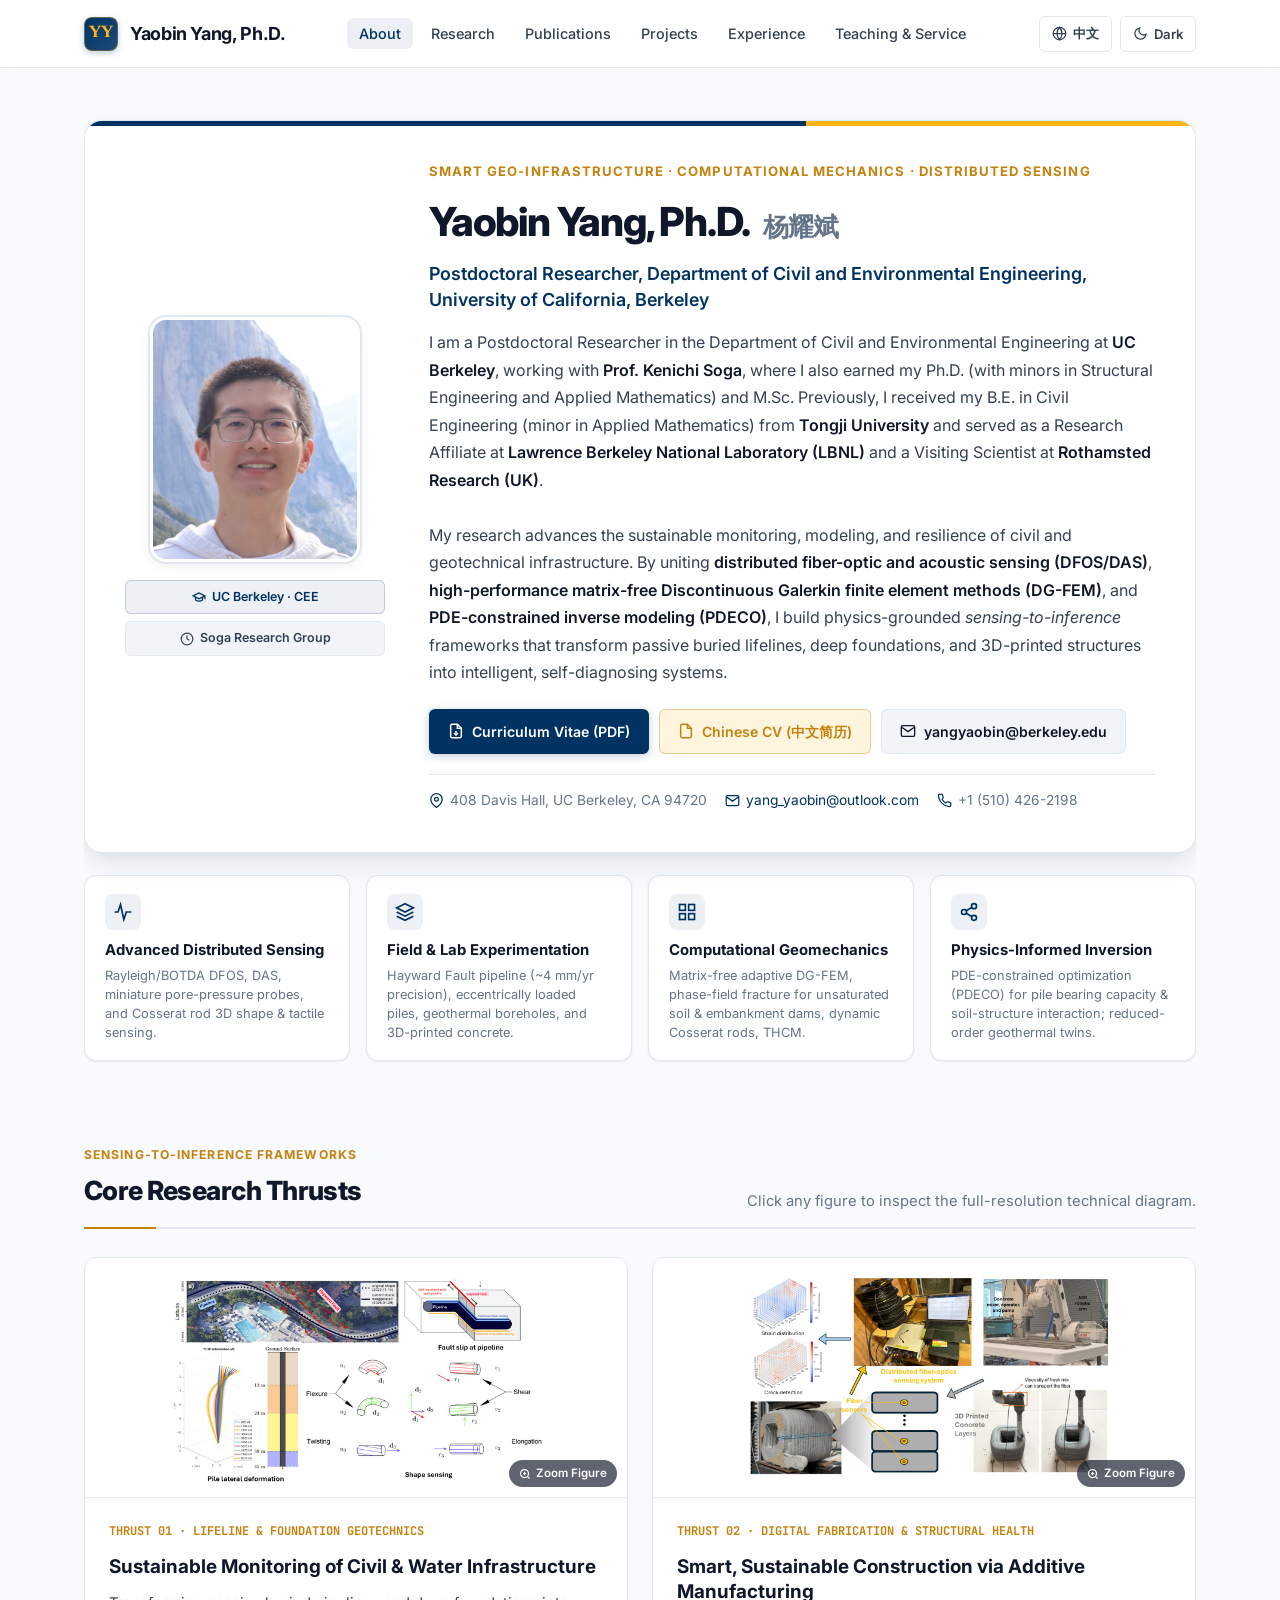
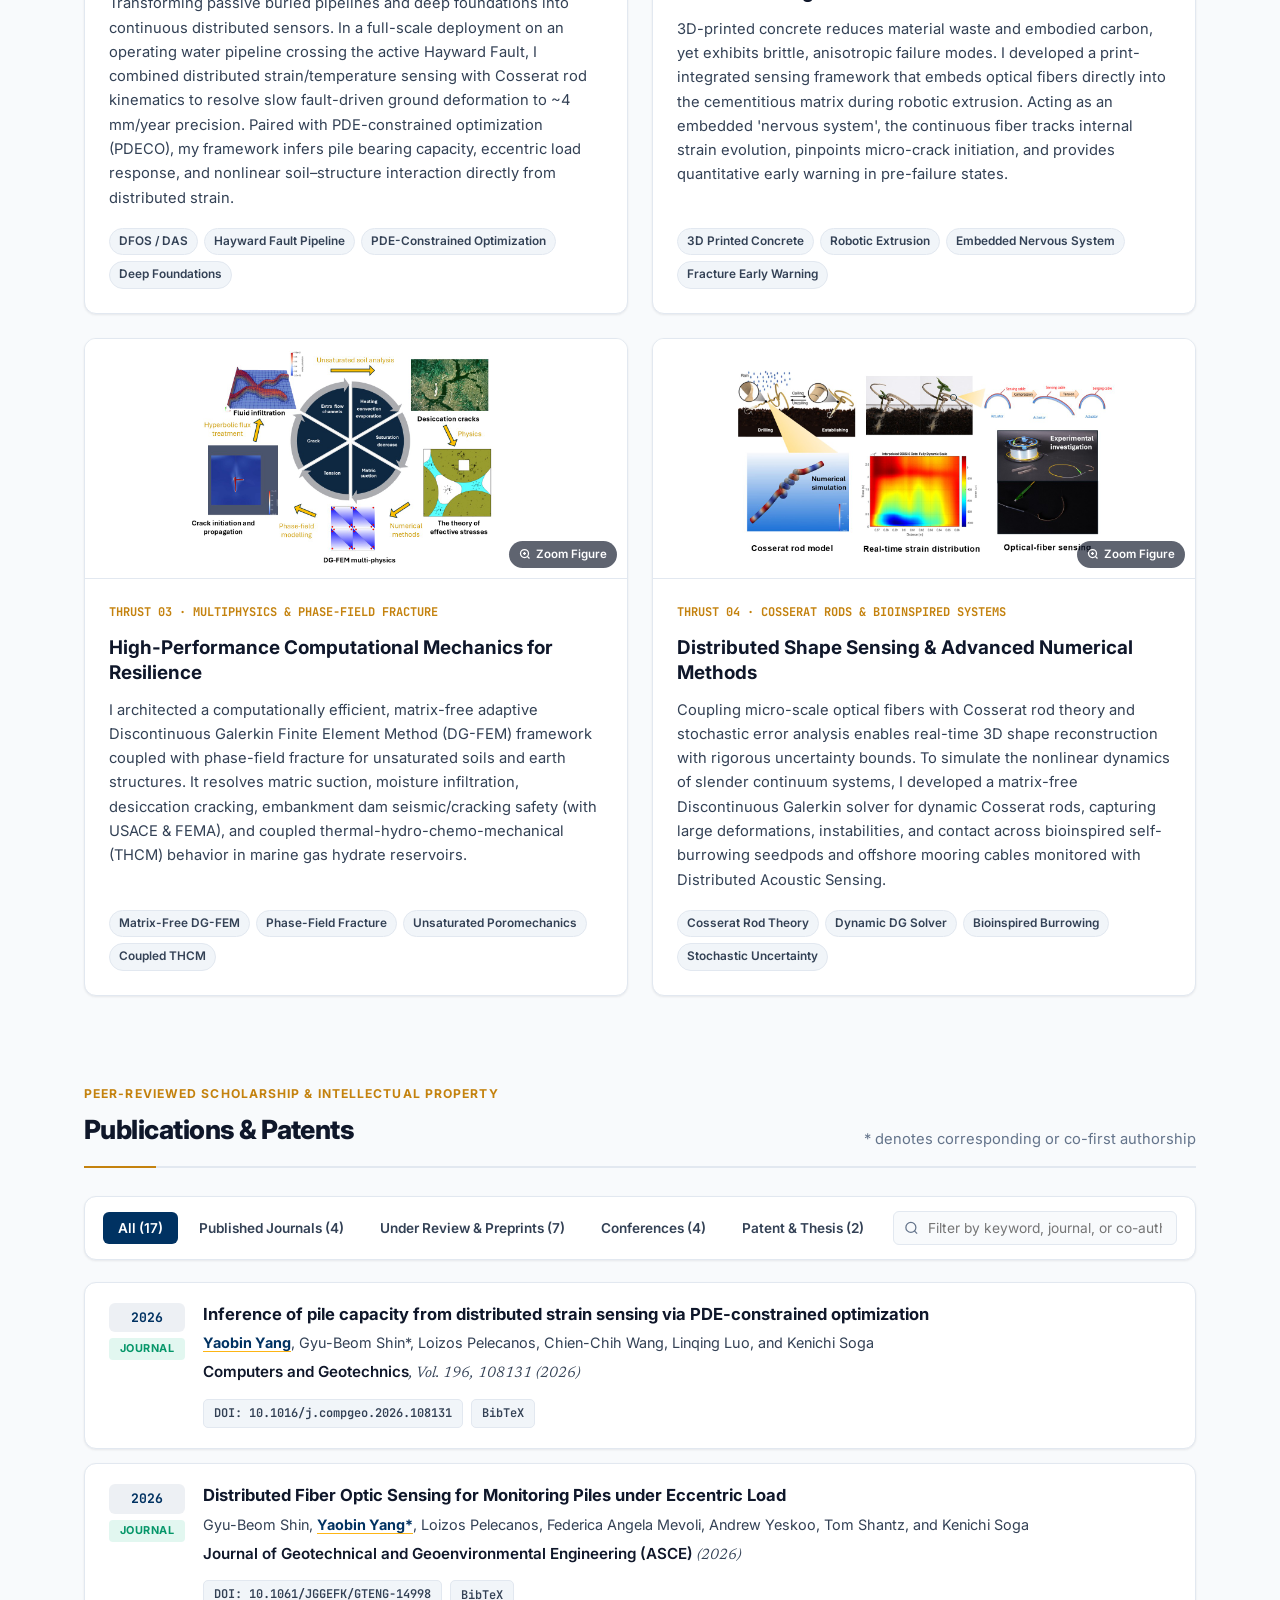
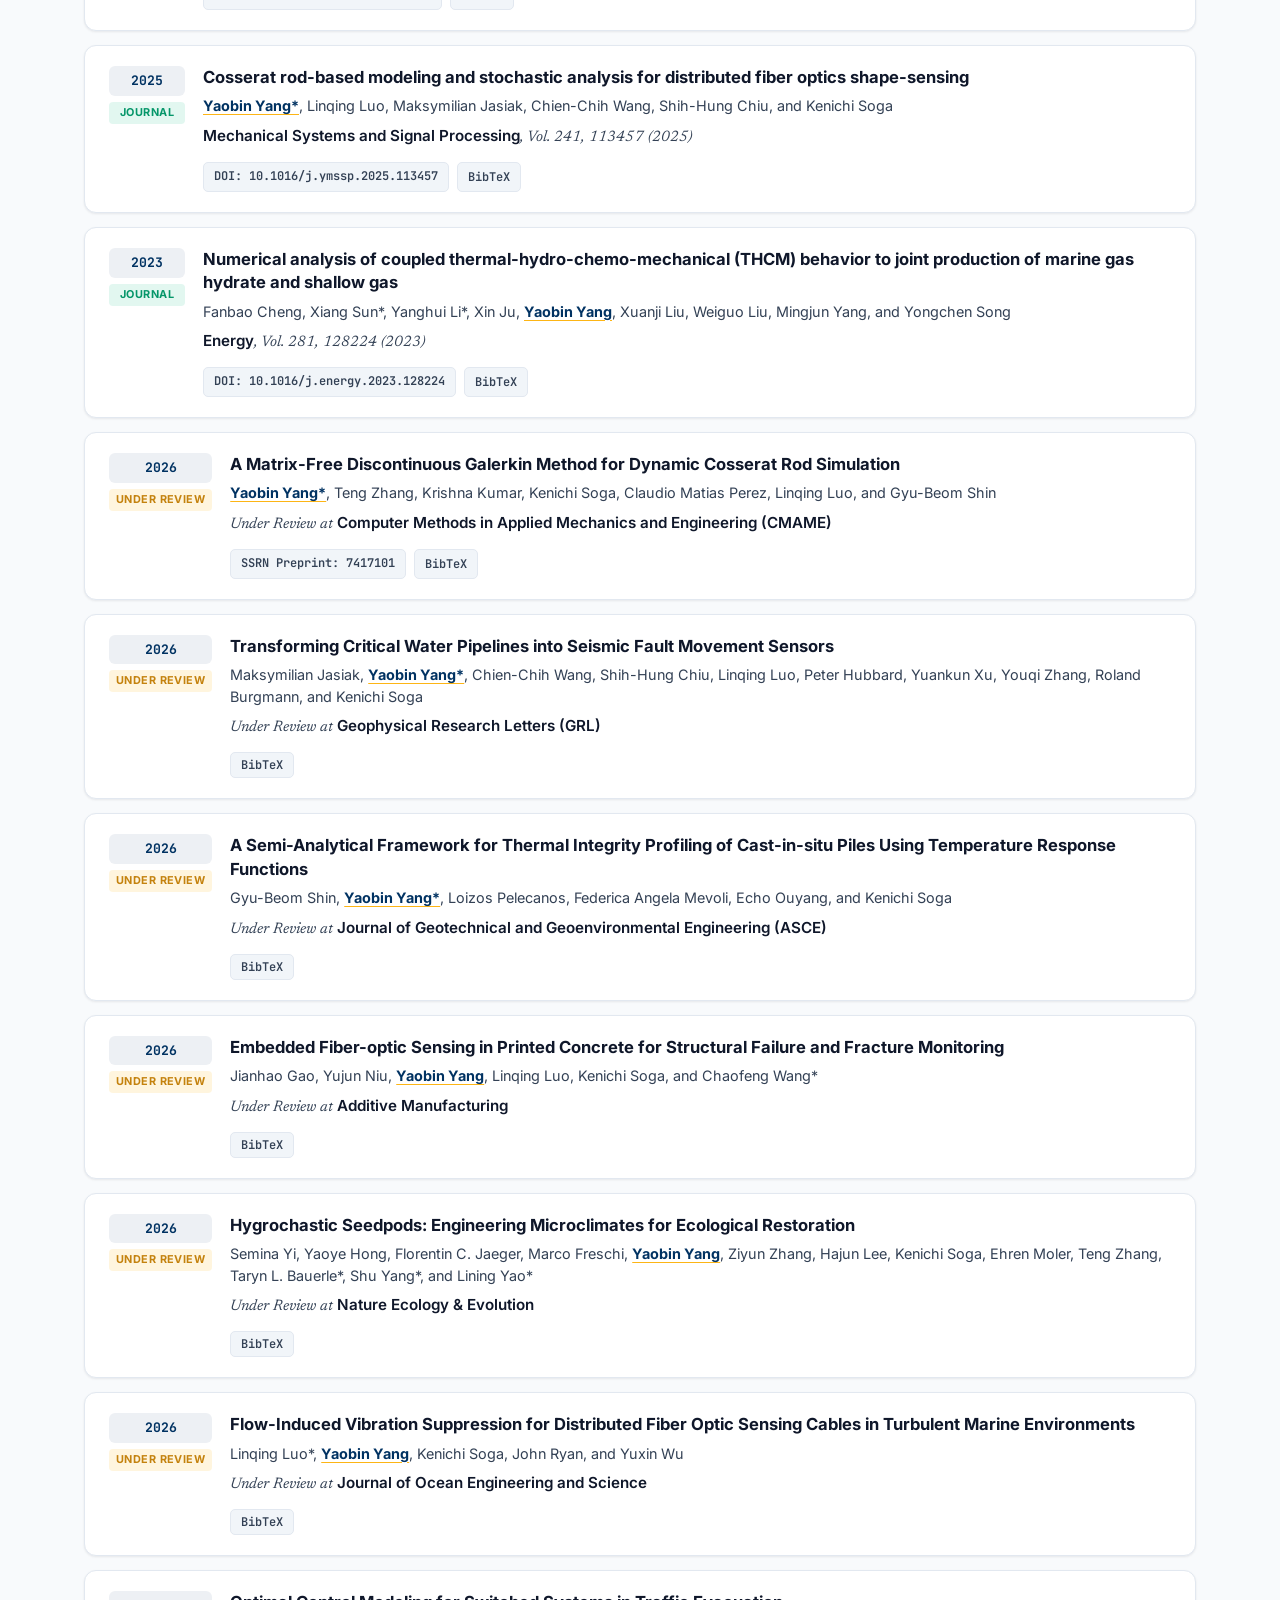
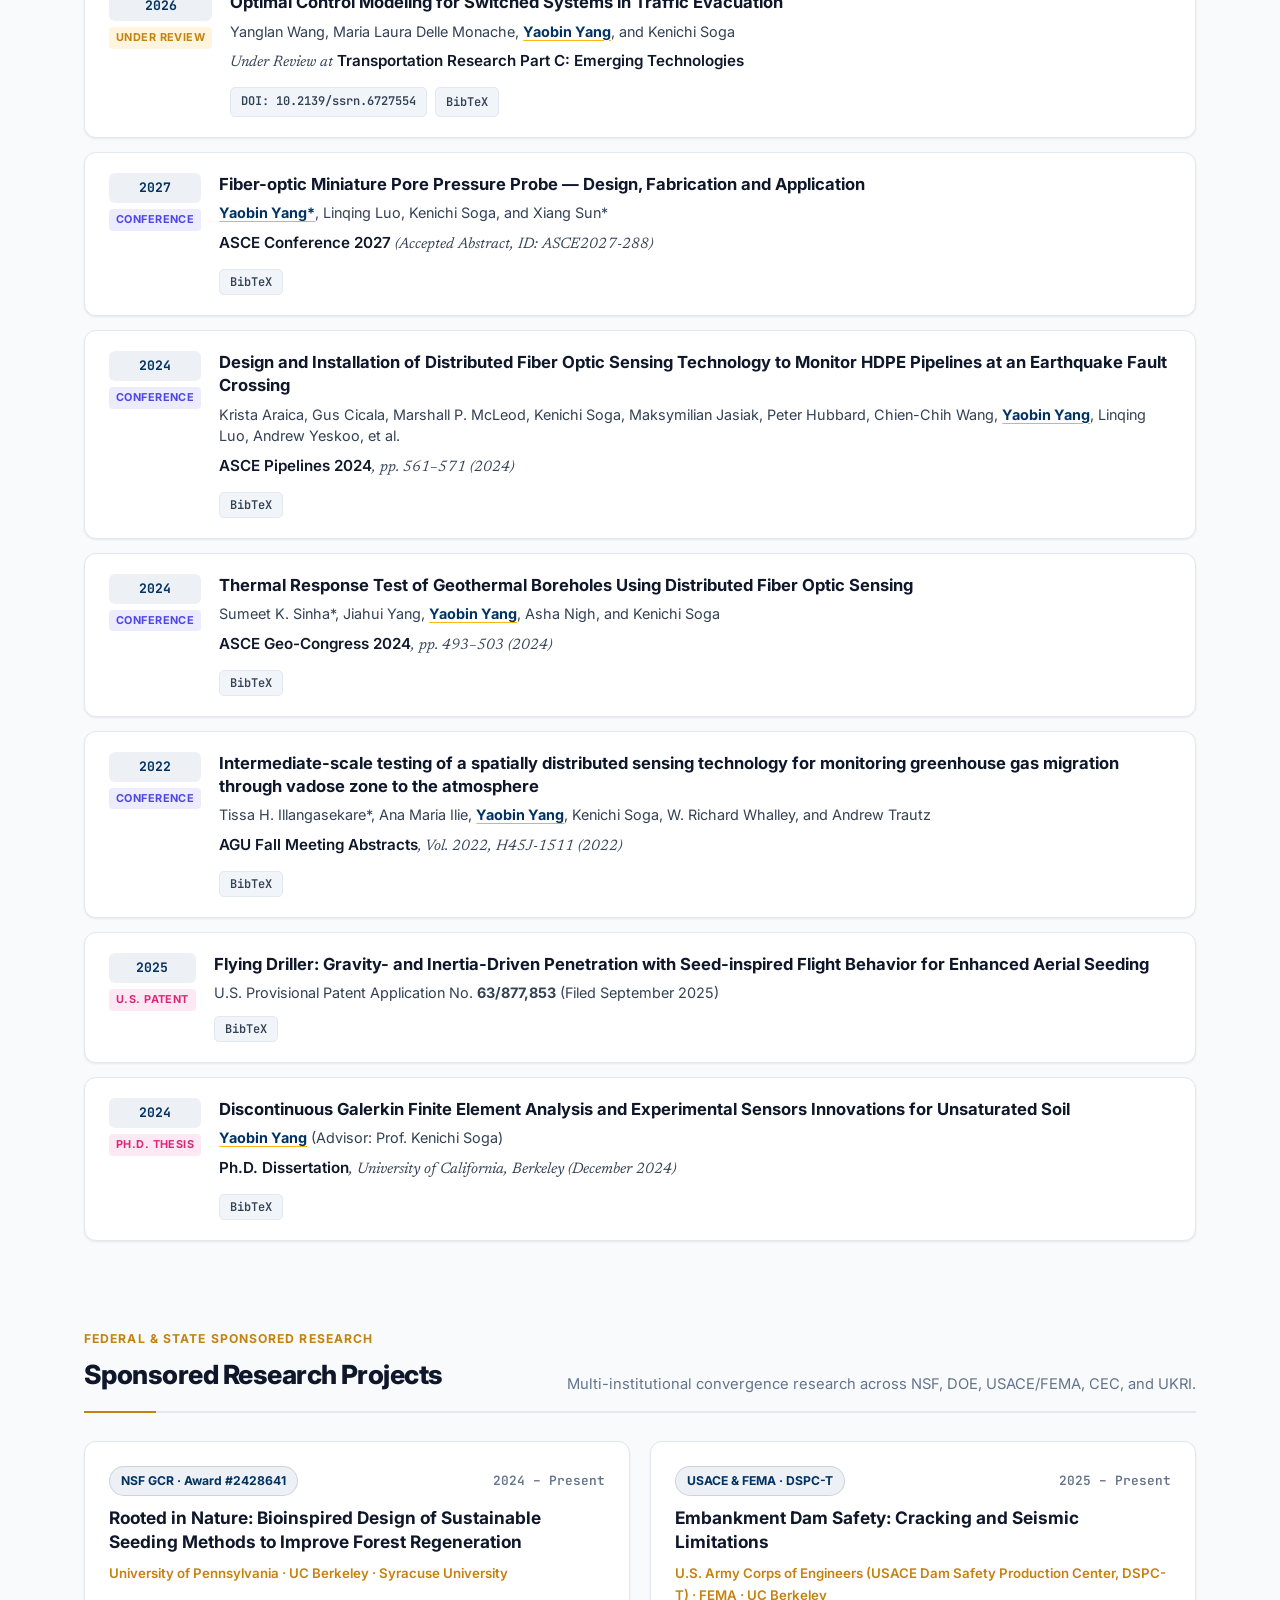
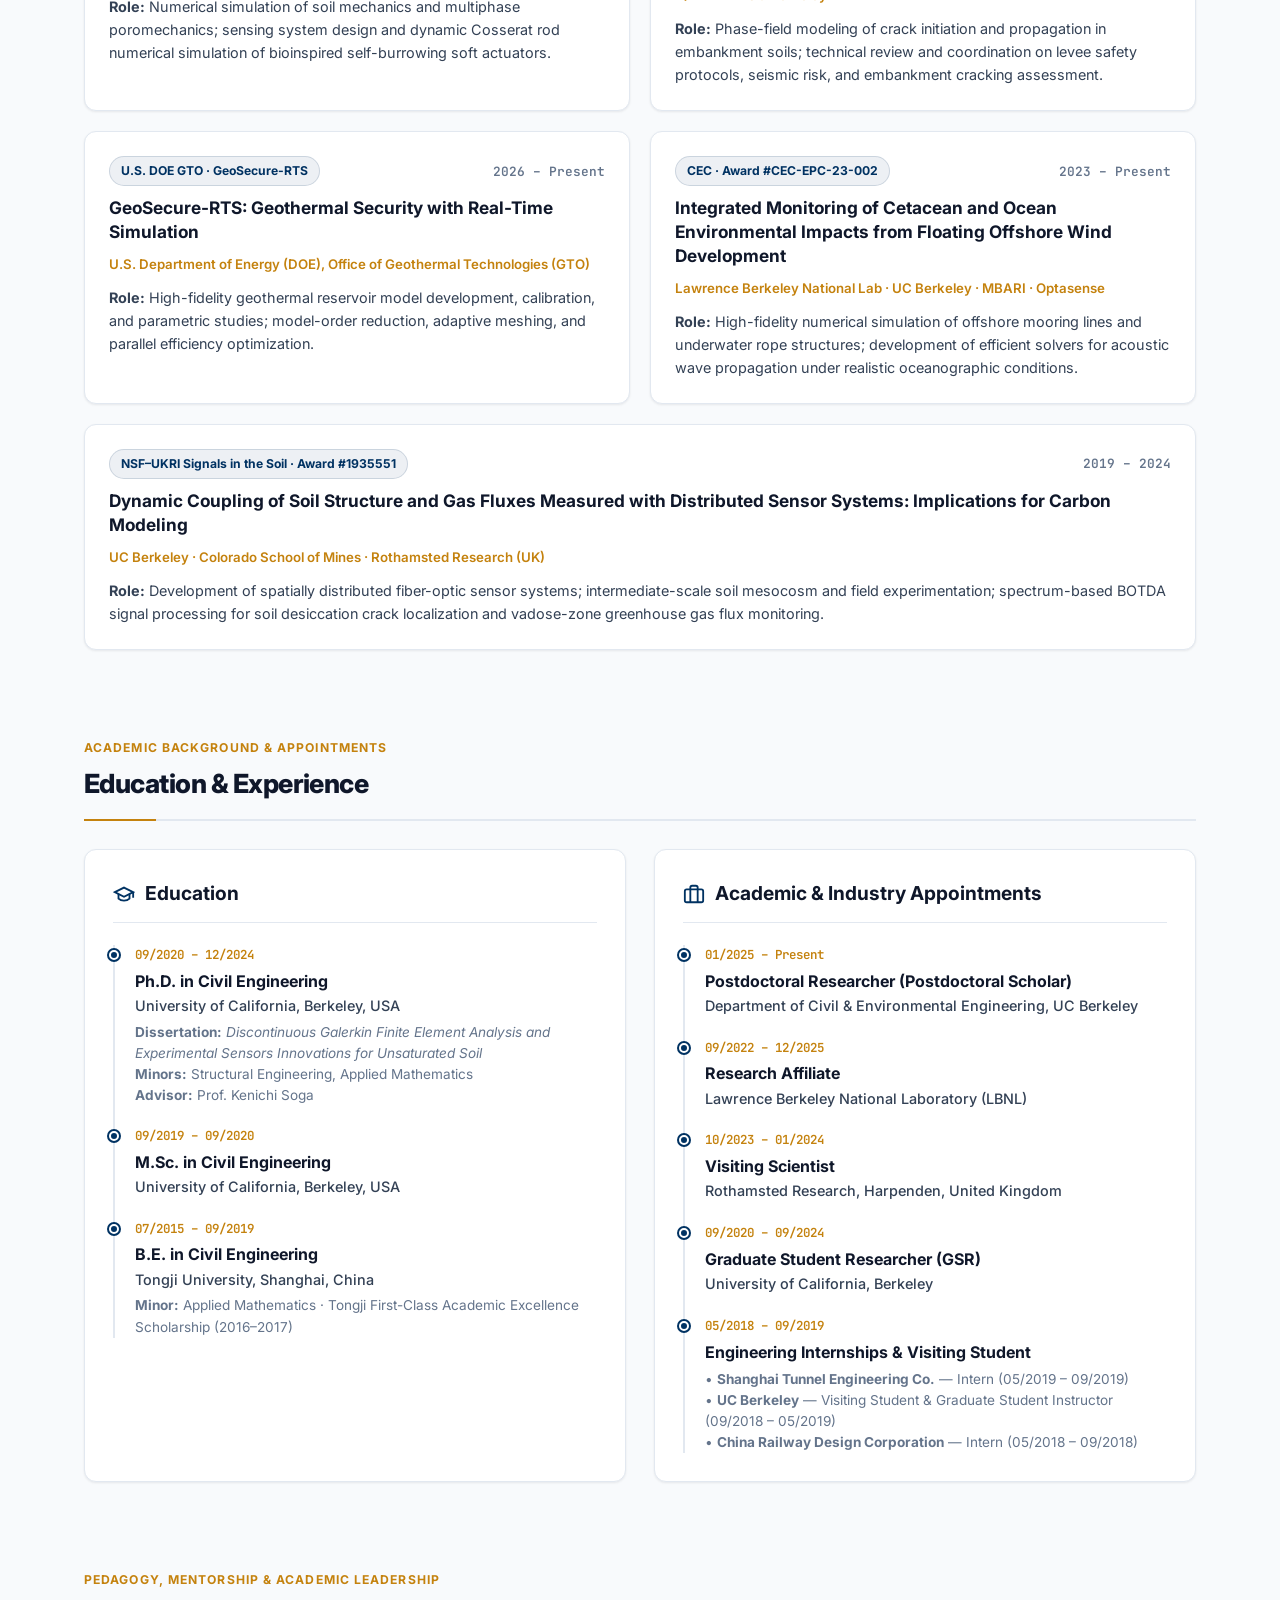
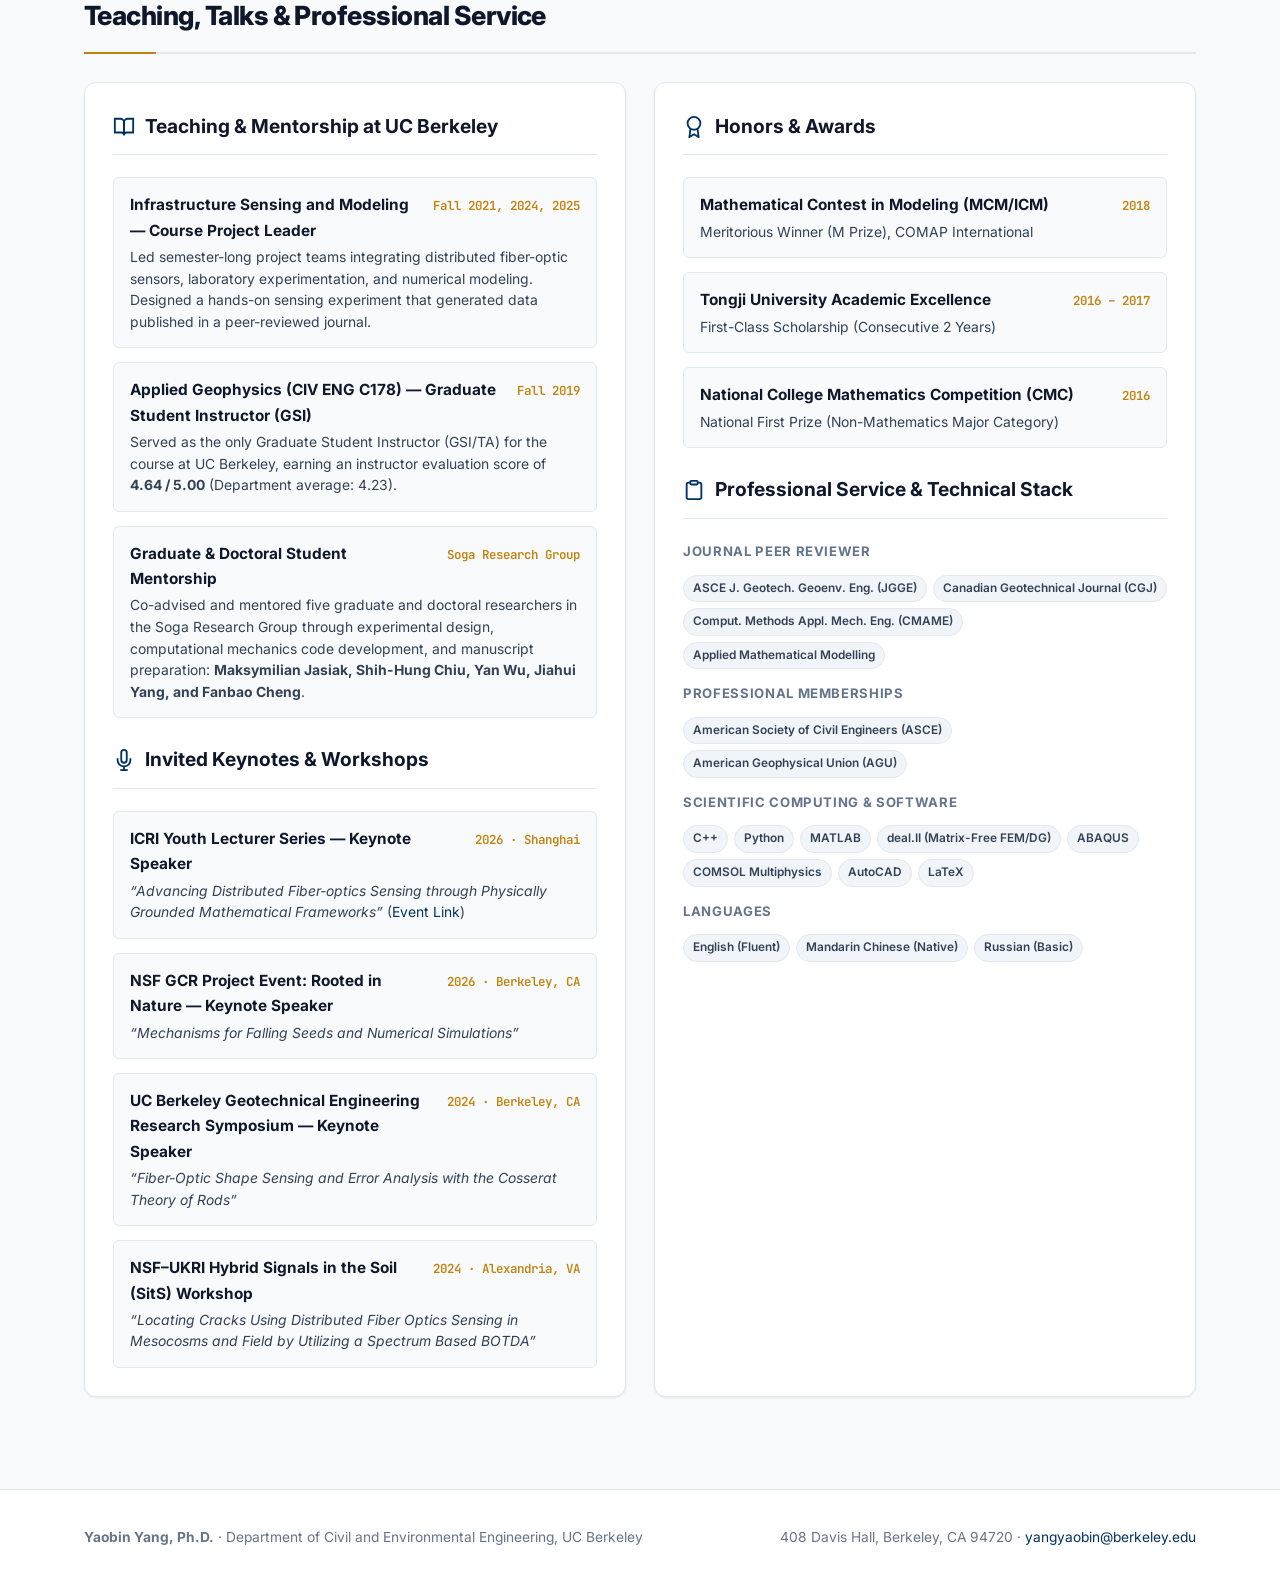
==== index.html @ e8d0f6d9 "Initial commit: Academic homepage for Dr. Yaobin Yang" ====
<!DOCTYPE html>
<html lang="en" data-theme="light" data-lang="en">
<head>
  <meta charset="UTF-8" />
  <meta name="viewport" content="width=device-width, initial-scale=1.0" />
  <title>Yaobin Yang, Ph.D. | UC Berkeley — Distributed Sensing & Computational Geomechanics</title>
  <meta name="description" content="Academic homepage of Dr. Yaobin Yang, Postdoctoral Scholar in Civil and Environmental Engineering at UC Berkeley. Research in distributed fiber-optic sensing (DFOS/DAS), computational geomechanics (DG-FEM), physics-constrained inverse modeling, and smart infrastructure." />
  <meta name="keywords" content="Yaobin Yang, UC Berkeley, Geotechnical Engineering, Distributed Fiber Optic Sensing, DFOS, DAS, Discontinuous Galerkin, DG-FEM, Cosserat Rod, PDE-Constrained Optimization, Smart Infrastructure" />
  <meta name="author" content="Yaobin Yang" />

  <!-- Google Fonts -->
  <link rel="preconnect" href="https://fonts.googleapis.com" />
  <link rel="preconnect" href="https://fonts.gstatic.com" crossorigin />
  <link href="https://fonts.googleapis.com/css2?family=Inter:wght@400;500;600;700;800&family=JetBrains+Mono:wght@500;600;700&family=Newsreader:ital,opsz,wght@0,6..72,500;0,6..72,600;1,6..72,400&display=swap" rel="stylesheet" />

  <!-- Stylesheet -->
  <link rel="stylesheet" href="assets/css/style.css" />
</head>
<body>

  <!-- ========================================================================
       Top Sticky Navigation Bar
       ======================================================================== -->
  <header class="navbar">
    <div class="nav-inner">
      <a href="#about" class="nav-brand">
        <span class="brand-monogram">YY</span>
        <span data-en="Yaobin Yang, Ph.D." data-zh="杨耀斌 博士">Yaobin Yang, Ph.D.</span>
      </a>

      <nav>
        <ul class="nav-links" id="nav-links">
          <li><a href="#about" class="active" data-en="About" data-zh="关于我">About</a></li>
          <li><a href="#research" data-en="Research" data-zh="研究方向">Research</a></li>
          <li><a href="#publications" data-en="Publications" data-zh="学术论文">Publications</a></li>
          <li><a href="#projects" data-en="Projects" data-zh="科研项目">Projects</a></li>
          <li><a href="#experience" data-en="Experience" data-zh="教育与履历">Experience</a></li>
          <li><a href="#teaching" data-en="Teaching & Service" data-zh="教学与服务">Teaching & Service</a></li>
        </ul>
      </nav>

      <div class="nav-controls">
        <button type="button" class="btn-control" id="lang-toggle" title="Switch Language / 切换语言">
          <svg width="15" height="15" viewBox="0 0 24 24" fill="none" stroke="currentColor" stroke-width="2" stroke-linecap="round" stroke-linejoin="round"><circle cx="12" cy="12" r="10"/><line x1="2" y1="12" x2="22" y2="12"/><path d="M12 2a15.3 15.3 0 0 1 4 10 15.3 15.3 0 0 1-4 10 15.3 15.3 0 0 1-4-10 15.3 15.3 0 0 1 4-10z"/></svg>
          <span id="lang-label">中文</span>
        </button>

        <button type="button" class="btn-control" id="theme-toggle" title="Toggle Dark/Light Theme">
          <svg width="15" height="15" viewBox="0 0 24 24" fill="none" stroke="currentColor" stroke-width="2" stroke-linecap="round" stroke-linejoin="round"><path d="M21 12.79A9 9 0 1 1 11.21 3 7 7 0 0 0 21 12.79z"/></svg>
          <span id="theme-label">Dark</span>
        </button>

        <button type="button" class="mobile-menu-btn" id="mobile-menu-btn" aria-label="Menu">
          <svg width="20" height="20" viewBox="0 0 24 24" fill="none" stroke="currentColor" stroke-width="2"><line x1="3" y1="6" x2="21" y2="6"/><line x1="3" y1="12" x2="21" y2="12"/><line x1="3" y1="18" x2="21" y2="18"/></svg>
        </button>
      </div>
    </div>
  </header>

  <main class="container">

    <!-- ======================================================================
         Hero / Profile Section
         ====================================================================== -->
    <section id="about" class="hero-section">
      <div class="hero-card">
        <div class="hero-grid">
          <!-- Profile Photo & Institutional Badges -->
          <div class="hero-profile-col">
            <div class="avatar-wrapper">
              <img src="assets/img/photo2.jpg" alt="Portrait of Dr. Yaobin Yang" />
            </div>
            <div class="affiliation-badges">
              <div class="affil-badge berkeley">
                <svg width="14" height="14" viewBox="0 0 24 24" fill="none" stroke="currentColor" stroke-width="2.2"><path d="M22 10v6M2 10l10-5 10 5-10 5z"/><path d="M6 12v5c3 3 9 3 12 0v-5"/></svg>
                <span data-en="UC Berkeley · CEE" data-zh="加州大学伯克利分校 · 土木与环境工程系">UC Berkeley · CEE</span>
              </div>
              <div class="affil-badge">
                <svg width="14" height="14" viewBox="0 0 24 24" fill="none" stroke="currentColor" stroke-width="2"><circle cx="12" cy="12" r="10"/><path d="M12 6v6l4 2"/></svg>
                <span data-en="Soga Research Group" data-zh="Soga 教授课题组">Soga Research Group</span>
              </div>
            </div>
          </div>

          <!-- Bio & Quick Links -->
          <div class="hero-content-col">
            <div class="hero-eyebrow" data-en="Smart Geo-Infrastructure · Computational Mechanics · Distributed Sensing" data-zh="智能岩土与基础设施 · 高性能计算力学 · 分布式光纤传感">
              Smart Geo-Infrastructure · Computational Mechanics · Distributed Sensing
            </div>

            <h1 class="hero-title">
              <span>Yaobin Yang, Ph.D.</span>
              <span class="zh-name">杨耀斌</span>
            </h1>

            <div class="hero-subtitle" data-en="Postdoctoral Researcher, Department of Civil and Environmental Engineering, University of California, Berkeley" data-zh="加州大学伯克利分校 土木与环境工程系 博士后研究员 (Postdoctoral Scholar)">
              Postdoctoral Researcher, Department of Civil and Environmental Engineering, University of California, Berkeley
            </div>

            <p class="hero-bio"
               data-en="I am a Postdoctoral Researcher in the Department of Civil and Environmental Engineering at <strong>UC Berkeley</strong>, working with <strong>Prof. Kenichi Soga</strong>, where I also earned my Ph.D. (with minors in Structural Engineering and Applied Mathematics) and M.Sc. Previously, I received my B.E. in Civil Engineering (minor in Applied Mathematics) from <strong>Tongji University</strong> and served as a Research Affiliate at <strong>Lawrence Berkeley National Laboratory (LBNL)</strong> and a Visiting Scientist at <strong>Rothamsted Research (UK)</strong>.<br><br>My research advances the sustainable monitoring, modeling, and resilience of civil and geotechnical infrastructure. By uniting <strong>distributed fiber-optic and acoustic sensing (DFOS/DAS)</strong>, <strong>high-performance matrix-free Discontinuous Galerkin finite element methods (DG-FEM)</strong>, and <strong>PDE-constrained inverse modeling (PDECO)</strong>, I build physics-grounded <em>sensing-to-inference</em> frameworks that transform passive buried lifelines, deep foundations, and 3D-printed structures into intelligent, self-diagnosing systems."
               data-zh="我是<strong>加州大学伯克利分校（UC Berkeley）</strong>土木与环境工程系博士后研究员，合作导师为美国国家工程院院士、英国皇家工程院院士 <strong>Kenichi Soga 教授</strong>。我于加州大学伯克利分校获得土木工程博士学位（辅修结构工程与应用数学）及硕士学位，本科毕业于<strong>同济大学</strong>土木工程系（辅修应用数学），并曾任<strong>劳伦斯伯克利国家实验室（LBNL）</strong>研究学者及英国<strong>洛桑研究所（Rothamsted Research）</strong>访问科学家。<br><br>我的研究致力于推动土木与岩土基础设施的可持续监测、高性能建模与防灾韧性。通过将<strong>分布式光纤与声学传感（DFOS/DAS）</strong>、<strong>无矩阵间断伽辽金有限元法（DG-FEM）与相场断裂力学</strong>以及<strong>偏微分方程约束反演优化（PDECO）</strong>深度融合，构建物理驱动的“传感—反演—数字孪生”一体化框架。">
              I am a Postdoctoral Researcher in the Department of Civil and Environmental Engineering at <strong>UC Berkeley</strong>, working with <strong>Prof. Kenichi Soga</strong>, where I also earned my Ph.D. (with minors in Structural Engineering and Applied Mathematics) and M.Sc. Previously, I received my B.E. in Civil Engineering (minor in Applied Mathematics) from <strong>Tongji University</strong> and served as a Research Affiliate at <strong>Lawrence Berkeley National Laboratory (LBNL)</strong> and a Visiting Scientist at <strong>Rothamsted Research (UK)</strong>.<br><br>My research advances the sustainable monitoring, modeling, and resilience of civil and geotechnical infrastructure. By uniting <strong>distributed fiber-optic and acoustic sensing (DFOS/DAS)</strong>, <strong>high-performance matrix-free Discontinuous Galerkin finite element methods (DG-FEM)</strong>, and <strong>PDE-constrained inverse modeling (PDECO)</strong>, I build physics-grounded <em>sensing-to-inference</em> frameworks that transform passive buried lifelines, deep foundations, and 3D-printed structures into intelligent, self-diagnosing systems.
            </p>

            <!-- Action Buttons -->
            <div class="hero-actions">
              <a href="assets/docs/Yaobin_Yang_CV.pdf" target="_blank" rel="noopener" class="btn btn-primary">
                <svg width="16" height="16" viewBox="0 0 24 24" fill="none" stroke="currentColor" stroke-width="2.2"><path d="M14 2H6a2 2 0 0 0-2 2v16a2 2 0 0 0 2 2h12a2 2 0 0 0 2-2V8z"/><polyline points="14 2 14 8 20 8"/><line x1="12" y1="18" x2="12" y2="12"/><polyline points="9 15 12 18 15 15"/></svg>
                <span data-en="Curriculum Vitae (PDF)" data-zh="英文简历 CV (PDF)">Curriculum Vitae (PDF)</span>
              </a>

              <a href="assets/docs/Yaobin_Yang_CV_ZH.pdf" target="_blank" rel="noopener" class="btn btn-gold">
                <svg width="16" height="16" viewBox="0 0 24 24" fill="none" stroke="currentColor" stroke-width="2.2"><path d="M14 2H6a2 2 0 0 0-2 2v16a2 2 0 0 0 2 2h12a2 2 0 0 0 2-2V8z"/><polyline points="14 2 14 8 20 8"/></svg>
                <span data-en="Chinese CV (中文简历)" data-zh="中文简历 (PDF)">Chinese CV (中文简历)</span>
              </a>

              <a href="mailto:yangyaobin@berkeley.edu" class="btn btn-secondary">
                <svg width="16" height="16" viewBox="0 0 24 24" fill="none" stroke="currentColor" stroke-width="2"><path d="M4 4h16c1.1 0 2 .9 2 2v12c0 1.1-.9 2-2 2H4c-1.1 0-2-.9-2-2V6c0-1.1.9-2 2-2z"/><polyline points="22,6 12,13 2,6"/></svg>
                <span>yangyaobin@berkeley.edu</span>
              </a>
            </div>

            <!-- Contact Info Strip -->
            <div class="contact-strip">
              <span class="contact-item">
                <svg width="15" height="15" viewBox="0 0 24 24" fill="none" stroke="currentColor" stroke-width="2"><path d="M21 10c0 7-9 13-9 13s-9-6-9-13a9 9 0 0 1 18 0z"/><circle cx="12" cy="10" r="3"/></svg>
                <span>408 Davis Hall, UC Berkeley, CA 94720</span>
              </span>
              <span class="contact-item">
                <svg width="15" height="15" viewBox="0 0 24 24" fill="none" stroke="currentColor" stroke-width="2"><path d="M4 4h16c1.1 0 2 .9 2 2v12c0 1.1-.9 2-2 2H4c-1.1 0-2-.9-2-2V6c0-1.1.9-2 2-2z"/><polyline points="22,6 12,13 2,6"/></svg>
                <a href="mailto:yang_yaobin@outlook.com">yang_yaobin@outlook.com</a>
              </span>
              <span class="contact-item">
                <svg width="15" height="15" viewBox="0 0 24 24" fill="none" stroke="currentColor" stroke-width="2"><path d="M22 16.92v3a2 2 0 0 1-2.18 2 19.79 19.79 0 0 1-8.63-3.07 19.5 19.5 0 0 1-6-6 19.79 19.79 0 0 1-3.07-8.67A2 2 0 0 1 4.11 2h3a2 2 0 0 1 2 1.72 12.84 12.84 0 0 0 .7 2.81 2 2 0 0 1-.45 2.11L8.09 9.91a16 16 0 0 0 6 6l1.27-1.27a2 2 0 0 1 2.11-.45 12.84 12.84 0 0 0 2.81.7A2 2 0 0 1 22 16.92z"/></svg>
                <span>+1 (510) 426-2198</span>
              </span>
            </div>
          </div>
        </div>
      </div>

      <!-- 4 Cross-Cutting Methodological Pillars -->
      <div class="pillars-grid">
        <div class="pillar-card">
          <div class="pillar-icon">
            <svg width="20" height="20" viewBox="0 0 24 24" fill="none" stroke="currentColor" stroke-width="2"><path d="M2 12h4l3-9 4 18 3-9h6"/></svg>
          </div>
          <div class="pillar-title" data-en="Advanced Distributed Sensing" data-zh="先进分布式光纤与声学传感">Advanced Distributed Sensing</div>
          <div class="pillar-desc" data-en="Rayleigh/BOTDA DFOS, DAS, miniature pore-pressure probes, and Cosserat rod 3D shape & tactile sensing." data-zh="瑞利/BOTDA光纤传感、分布式声学传感（DAS）、微型光纤孔隙水压探头及Cosserat三维形状与触觉传感。">
            Rayleigh/BOTDA DFOS, DAS, miniature pore-pressure probes, and Cosserat rod 3D shape & tactile sensing.
          </div>
        </div>

        <div class="pillar-card">
          <div class="pillar-icon">
            <svg width="20" height="20" viewBox="0 0 24 24" fill="none" stroke="currentColor" stroke-width="2"><polygon points="12 2 2 7 12 12 22 7 12 2"/><polyline points="2 17 12 22 22 17"/><polyline points="2 12 12 17 22 12"/></svg>
          </div>
          <div class="pillar-title" data-en="Field & Lab Experimentation" data-zh="全尺寸现场与实验室试验">Field & Lab Experimentation</div>
          <div class="pillar-desc" data-en="Hayward Fault pipeline (~4 mm/yr precision), eccentrically loaded piles, geothermal boreholes, and 3D-printed concrete." data-zh="穿越海沃德活动断层输水管道监测（~4 mm/年精度）、偏心受荷桩基测试、地热钻孔及3D打印混凝土。">
            Hayward Fault pipeline (~4 mm/yr precision), eccentrically loaded piles, geothermal boreholes, and 3D-printed concrete.
          </div>
        </div>

        <div class="pillar-card">
          <div class="pillar-icon">
            <svg width="20" height="20" viewBox="0 0 24 24" fill="none" stroke="currentColor" stroke-width="2"><rect x="3" y="3" width="7" height="7"/><rect x="14" y="3" width="7" height="7"/><rect x="14" y="14" width="7" height="7"/><rect x="3" y="14" width="7" height="7"/></svg>
          </div>
          <div class="pillar-title" data-en="Computational Geomechanics" data-zh="高性能计算地质力学">Computational Geomechanics</div>
          <div class="pillar-desc" data-en="Matrix-free adaptive DG-FEM, phase-field fracture for unsaturated soil & embankment dams, dynamic Cosserat rods, THCM." data-zh="无矩阵自适应间断伽辽金有限元（DG-FEM）、非饱和土与土石坝相场断裂、动态Cosserat杆及THCM多场耦合。">
            Matrix-free adaptive DG-FEM, phase-field fracture for unsaturated soil & embankment dams, dynamic Cosserat rods, THCM.
          </div>
        </div>

        <div class="pillar-card">
          <div class="pillar-icon">
            <svg width="20" height="20" viewBox="0 0 24 24" fill="none" stroke="currentColor" stroke-width="2"><circle cx="18" cy="5" r="3"/><circle cx="6" cy="12" r="3"/><circle cx="18" cy="19" r="3"/><line x1="8.59" y1="13.51" x2="15.42" y2="17.49"/><line x1="15.41" y1="6.51" x2="8.59" y2="10.49"/></svg>
          </div>
          <div class="pillar-title" data-en="Physics-Informed Inversion" data-zh="物理约束反演与数字孪生">Physics-Informed Inversion</div>
          <div class="pillar-desc" data-en="PDE-constrained optimization (PDECO) for pile bearing capacity & soil-structure interaction; reduced-order geothermal twins." data-zh="偏微分方程约束优化（PDECO）反演桩基承载力与土-结构相互作用；实时地热安全降阶模拟。">
            PDE-constrained optimization (PDECO) for pile bearing capacity & soil-structure interaction; reduced-order geothermal twins.
          </div>
        </div>
      </div>
    </section>

    <!-- ======================================================================
         Research Thrusts & Interactive Visual Gallery
         ====================================================================== -->
    <section id="research" class="section">
      <div class="section-header">
        <div class="section-title-group">
          <span class="section-kicker" data-en="Sensing-to-Inference Frameworks" data-zh="传感到推断的一体化研究体系">Sensing-to-Inference Frameworks</span>
          <h2 class="section-title" data-en="Core Research Thrusts" data-zh="核心研究方向">Core Research Thrusts</h2>
        </div>
        <p class="section-subtitle" data-en="Click any figure to inspect the full-resolution technical diagram." data-zh="点击任意插图可放大查看高清技术原图与详细图注。">
          Click any figure to inspect the full-resolution technical diagram.
        </p>
      </div>

      <div class="research-grid">
        <!-- Thrust 1 -->
        <article class="research-card">
          <div class="research-img-container"
               data-lightbox-src="assets/img/fieldwork.jpg"
               data-title-en="Thrust 1: Sustainable Monitoring of Civil and Water Infrastructure"
               data-title-zh="方向一：土木与水利基础设施的可持续监测"
               data-caption-en="Field-scale monitoring of an operating HDPE water transmission pipeline crossing the active Hayward Fault (~4 mm/yr precision) and full-scale pile foundation deformation profiling via Cosserat rod kinematics (flexure, shear, twist, elongation) and PDE-constrained optimization."
               data-caption-zh="穿越海沃德活动断层（Hayward Fault）的在役输水管道全尺寸现场监测（精度达 ~4 mm/年）及利用 Cosserat 杆运动学与偏微分方程约束优化（PDECO）重构的桩基与管线三维变形剖面。">
            <img src="assets/img/fieldwork.jpg" alt="Hayward Fault pipeline and pile deformation monitoring via DFOS" loading="lazy" />
            <span class="zoom-hint">
              <svg width="12" height="12" viewBox="0 0 24 24" fill="none" stroke="currentColor" stroke-width="2.5"><circle cx="11" cy="11" r="8"/><line x1="21" y1="21" x2="16.65" y2="16.65"/><line x1="11" y1="8" x2="11" y2="14"/><line x1="8" y1="11" x2="14" y2="11"/></svg>
              <span data-en="Zoom Figure" data-zh="放大查看">Zoom Figure</span>
            </span>
          </div>
          <div class="research-body">
            <span class="research-num">Thrust 01 · Lifeline & Foundation Geotechnics</span>
            <h3 class="research-card-title" data-en="Sustainable Monitoring of Civil & Water Infrastructure" data-zh="土木与水利基础设施的可持续智能监测">
              Sustainable Monitoring of Civil & Water Infrastructure
            </h3>
            <p class="research-card-desc"
               data-en="Transforming passive buried pipelines and deep foundations into continuous distributed sensors. In a full-scale deployment on an operating water pipeline crossing the active Hayward Fault, I combined distributed strain/temperature sensing with Cosserat rod kinematics to resolve slow fault-driven ground deformation to ~4 mm/year precision. Paired with PDE-constrained optimization (PDECO), my framework infers pile bearing capacity, eccentric load response, and nonlinear soil–structure interaction directly from distributed strain."
               data-zh="利用分布式光纤传感（DFOS）将被动埋地管线与深基础转化为高灵敏度的连续传感器。在穿越海沃德活动断层的输水管道现场部署中，结合分布式应变/温度传感与 Cosserat 杆重构模型，将断层蠕滑位移解析至约 4 mm/年精度；并结合偏微分方程约束优化（PDECO），由连续分布式应变直接反演桩基承载力、偏心荷载响应及非线性土-结构相互作用。">
              Transforming passive buried pipelines and deep foundations into continuous distributed sensors. In a full-scale deployment on an operating water pipeline crossing the active Hayward Fault, I combined distributed strain/temperature sensing with Cosserat rod kinematics to resolve slow fault-driven ground deformation to ~4 mm/year precision. Paired with PDE-constrained optimization (PDECO), my framework infers pile bearing capacity, eccentric load response, and nonlinear soil–structure interaction directly from distributed strain.
            </p>
            <div class="research-tags">
              <span class="tag-pill">DFOS / DAS</span>
              <span class="tag-pill">Hayward Fault Pipeline</span>
              <span class="tag-pill">PDE-Constrained Optimization</span>
              <span class="tag-pill">Deep Foundations</span>
            </div>
          </div>
        </article>

        <!-- Thrust 2 -->
        <article class="research-card">
          <div class="research-img-container"
               data-lightbox-src="assets/img/3DPC.jpg"
               data-title-en="Thrust 2: Smart, Sustainable Construction through Additive Manufacturing"
               data-title-zh="方向二：基于增材制造的智能、可持续建造"
               data-caption-en="Print-integrated distributed fiber-optic sensing for 3D concrete printing: robotic extrusion embeds the optical fiber directly into fresh concrete layers (right), feeding a high-resolution DFOS interrogator (center) that maps 3D internal strain fields and detects micro-cracking prior to structural failure (left)."
               data-caption-zh="面向混凝土3D打印的打印集成分布式光纤传感：机器人在挤出过程中将光纤同步嵌入混凝土层间（右），由分布式光纤解调系统（中）实时重构内部三维应变场并捕捉失效前微裂纹演化（左）。">
            <img src="assets/img/3DPC.jpg" alt="Print-integrated fiber-optic sensing in 3D printed concrete" loading="lazy" />
            <span class="zoom-hint">
              <svg width="12" height="12" viewBox="0 0 24 24" fill="none" stroke="currentColor" stroke-width="2.5"><circle cx="11" cy="11" r="8"/><line x1="21" y1="21" x2="16.65" y2="16.65"/><line x1="11" y1="8" x2="11" y2="14"/><line x1="8" y1="11" x2="14" y2="11"/></svg>
              <span data-en="Zoom Figure" data-zh="放大查看">Zoom Figure</span>
            </span>
          </div>
          <div class="research-body">
            <span class="research-num">Thrust 02 · Digital Fabrication & Structural Health</span>
            <h3 class="research-card-title" data-en="Smart, Sustainable Construction via Additive Manufacturing" data-zh="基于增材制造的智能、低碳可验证建造">
              Smart, Sustainable Construction via Additive Manufacturing
            </h3>
            <p class="research-card-desc"
               data-en="3D-printed concrete reduces material waste and embodied carbon, yet exhibits brittle, anisotropic failure modes. I developed a print-integrated sensing framework that embeds optical fibers directly into the cementitious matrix during robotic extrusion. Acting as an embedded 'nervous system', the continuous fiber tracks internal strain evolution, pinpoints micro-crack initiation, and provides quantitative early warning in pre-failure states."
               data-zh="3D打印混凝土能够显著降低材料浪费与隐含碳排放，但其层间脆性与各向异性失效制约了工程可靠性。我研发了打印集成式光纤传感框架，在机器人挤出过程中将传感光纤直接嵌入混凝土基体。这一连续的“结构神经系统”可实时追踪内部应变分布、精确定位微裂纹萌生，并在结构失效前提供早期预警。">
              3D-printed concrete reduces material waste and embodied carbon, yet exhibits brittle, anisotropic failure modes. I developed a print-integrated sensing framework that embeds optical fibers directly into the cementitious matrix during robotic extrusion. Acting as an embedded 'nervous system', the continuous fiber tracks internal strain evolution, pinpoints micro-crack initiation, and provides quantitative early warning in pre-failure states.
            </p>
            <div class="research-tags">
              <span class="tag-pill">3D Printed Concrete</span>
              <span class="tag-pill">Robotic Extrusion</span>
              <span class="tag-pill">Embedded Nervous System</span>
              <span class="tag-pill">Fracture Early Warning</span>
            </div>
          </div>
        </article>

        <!-- Thrust 3 -->
        <article class="research-card">
          <div class="research-img-container"
               data-lightbox-src="assets/img/soilcrack.jpg"
               data-title-en="Thrust 3: High-Performance Computational Geomechanics for Infrastructure Resilience"
               data-title-zh="方向三：面向基础设施韧性的高性能计算地质力学"
               data-caption-en="Matrix-free Discontinuous Galerkin Finite Element Method (DG-FEM) multiphysics framework for unsaturated soils: coupling effective stress theory with hyperbolic fluid infiltration, matric suction, saturation evolution, and phase-field desiccation/embankment crack propagation."
               data-caption-zh="非饱和土的无矩阵间断伽辽金有限元（DG-FEM）多物理场耦合框架：将有效应力原理与流体入渗、基质吸力、饱和度演化及相场干缩/土石坝裂纹扩展模型相结合。">
            <img src="assets/img/soilcrack.jpg" alt="DG-FEM multiphysics and phase-field fracture modeling of unsaturated soil" loading="lazy" />
            <span class="zoom-hint">
              <svg width="12" height="12" viewBox="0 0 24 24" fill="none" stroke="currentColor" stroke-width="2.5"><circle cx="11" cy="11" r="8"/><line x1="21" y1="21" x2="16.65" y2="16.65"/><line x1="11" y1="8" x2="11" y2="14"/><line x1="8" y1="11" x2="14" y2="11"/></svg>
              <span data-en="Zoom Figure" data-zh="放大查看">Zoom Figure</span>
            </span>
          </div>
          <div class="research-body">
            <span class="research-num">Thrust 03 · Multiphysics & Phase-Field Fracture</span>
            <h3 class="research-card-title" data-en="High-Performance Computational Mechanics for Resilience" data-zh="面向基础设施韧性的高性能计算力学">
              High-Performance Computational Mechanics for Resilience
            </h3>
            <p class="research-card-desc"
               data-en="I architected a computationally efficient, matrix-free adaptive Discontinuous Galerkin Finite Element Method (DG-FEM) framework coupled with phase-field fracture for unsaturated soils and earth structures. It resolves matric suction, moisture infiltration, desiccation cracking, embankment dam seismic/cracking safety (with USACE & FEMA), and coupled thermal-hydro-chemo-mechanical (THCM) behavior in marine gas hydrate reservoirs."
               data-zh="构建了计算高效、无矩阵（Matrix-Free）自适应间断伽辽金有限元（DG-FEM）框架，并耦合相场断裂力学模型。该体系能够高精度解析非饱和土基质吸力、水分入渗、干缩开裂、土石坝裂缝扩展与地震安全评估（美国陆军工程兵团 USACE 与 FEMA 合作项目），以及海洋天然气水合物储层的热-水-化-力（THCM）多场耦合行为。">
              I architected a computationally efficient, matrix-free adaptive Discontinuous Galerkin Finite Element Method (DG-FEM) framework coupled with phase-field fracture for unsaturated soils and earth structures. It resolves matric suction, moisture infiltration, desiccation cracking, embankment dam seismic/cracking safety (with USACE & FEMA), and coupled thermal-hydro-chemo-mechanical (THCM) behavior in marine gas hydrate reservoirs.
            </p>
            <div class="research-tags">
              <span class="tag-pill">Matrix-Free DG-FEM</span>
              <span class="tag-pill">Phase-Field Fracture</span>
              <span class="tag-pill">Unsaturated Poromechanics</span>
              <span class="tag-pill">Coupled THCM</span>
            </div>
          </div>
        </article>

        <!-- Thrust 4 -->
        <article class="research-card">
          <div class="research-img-container"
               data-lightbox-src="assets/img/softrobo.jpg"
               data-title-en="Thrust 4: Distributed Shape Sensing, Soft Robotics & Slender Continuum Dynamics"
               data-title-zh="方向四：分布式形状/触觉传感与细长连续体非线性动力学"
               data-caption-en="Cosserat rod-based 3D shape reconstruction and matrix-free DG dynamic simulation: capturing coiling/drilling mechanics of bioinspired self-burrowing seedpods (left), real-time ODiSI-6 optical strain spectrograms (center), and experimental fiber-optic shape & tactile sensing hardware (right)."
               data-caption-zh="基于 Cosserat 杆理论的三维形状重构与无矩阵间断伽辽金动态仿真：刻画仿生自钻埋种荚的盘绕钻土力学（左）、ODiSI-6 实时分布式光纤应变谱（中）及光纤形状与触觉传感实验系统（右）。">
            <img src="assets/img/softrobo.jpg" alt="Cosserat rod shape sensing and bioinspired seedpod mechanics" loading="lazy" />
            <span class="zoom-hint">
              <svg width="12" height="12" viewBox="0 0 24 24" fill="none" stroke="currentColor" stroke-width="2.5"><circle cx="11" cy="11" r="8"/><line x1="21" y1="21" x2="16.65" y2="16.65"/><line x1="11" y1="8" x2="11" y2="14"/><line x1="8" y1="11" x2="14" y2="11"/></svg>
              <span data-en="Zoom Figure" data-zh="放大查看">Zoom Figure</span>
            </span>
          </div>
          <div class="research-body">
            <span class="research-num">Thrust 04 · Cosserat Rods & Bioinspired Systems</span>
            <h3 class="research-card-title" data-en="Distributed Shape Sensing & Advanced Numerical Methods" data-zh="分布式形状/触觉传感与细长体动力学">
              Distributed Shape Sensing & Advanced Numerical Methods
            </h3>
            <p class="research-card-desc"
               data-en="Coupling micro-scale optical fibers with Cosserat rod theory and stochastic error analysis enables real-time 3D shape reconstruction with rigorous uncertainty bounds. To simulate the nonlinear dynamics of slender continuum systems, I developed a matrix-free Discontinuous Galerkin solver for dynamic Cosserat rods, capturing large deformations, instabilities, and contact across bioinspired self-burrowing seedpods and offshore mooring cables monitored with Distributed Acoustic Sensing."
               data-zh="将微尺度光纤与 Cosserat 杆理论及随机误差分析相结合，实现具有严格不确定性界的实时三维形状重构。我进一步提出了面向动态 Cosserat 杆的无矩阵间断伽辽金算法，高精度刻画细长结构的大变形、失稳与接触，成功应用于仿生自钻埋种荚入土力学与海洋系泊缆流致振动分析。">
              Coupling micro-scale optical fibers with Cosserat rod theory and stochastic error analysis enables real-time 3D shape reconstruction with rigorous uncertainty bounds. To simulate the nonlinear dynamics of slender continuum systems, I developed a matrix-free Discontinuous Galerkin solver for dynamic Cosserat rods, capturing large deformations, instabilities, and contact across bioinspired self-burrowing seedpods and offshore mooring cables monitored with Distributed Acoustic Sensing.
            </p>
            <div class="research-tags">
              <span class="tag-pill">Cosserat Rod Theory</span>
              <span class="tag-pill">Dynamic DG Solver</span>
              <span class="tag-pill">Bioinspired Burrowing</span>
              <span class="tag-pill">Stochastic Uncertainty</span>
            </div>
          </div>
        </article>
      </div>
    </section>

    <!-- ======================================================================
         Publications & Patents Section
         ====================================================================== -->
    <section id="publications" class="section">
      <div class="section-header">
        <div class="section-title-group">
          <span class="section-kicker" data-en="Peer-Reviewed Scholarship & Intellectual Property" data-zh="同行评审学术成果与专利">Peer-Reviewed Scholarship & Intellectual Property</span>
          <h2 class="section-title" data-en="Publications & Patents" data-zh="代表性论文与专利">Publications & Patents</h2>
        </div>
        <div class="section-subtitle" data-en="* denotes corresponding or co-first authorship" data-zh="* 表示通讯作者或共同第一作者">
          * denotes corresponding or co-first authorship
        </div>
      </div>

      <!-- Filter Tabs & Search Input -->
      <div class="pub-controls">
        <div class="pub-tabs">
          <button type="button" class="pub-tab active" data-filter="all" data-en="All (17)" data-zh="全部 (17)">All (17)</button>
          <button type="button" class="pub-tab" data-filter="journal" data-en="Published Journals (4)" data-zh="已发表期刊 (4)">Published Journals (4)</button>
          <button type="button" class="pub-tab" data-filter="underreview" data-en="Under Review & Preprints (7)" data-zh="在审与预印本 (7)">Under Review & Preprints (7)</button>
          <button type="button" class="pub-tab" data-filter="conference" data-en="Conferences (4)" data-zh="会议论文 (4)">Conferences (4)</button>
          <button type="button" class="pub-tab" data-filter="patent" data-en="Patent & Thesis (2)" data-zh="专利与学位论文 (2)">Patent & Thesis (2)</button>
        </div>

        <div class="pub-search-wrap">
          <svg class="pub-search-icon" width="15" height="15" viewBox="0 0 24 24" fill="none" stroke="currentColor" stroke-width="2"><circle cx="11" cy="11" r="8"/><line x1="21" y1="21" x2="16.65" y2="16.65"/></svg>
          <input type="text" id="pub-search" class="pub-search-input"
                 placeholder="Filter by keyword, journal, or co-author..."
                 data-en="Filter by keyword, journal, or co-author..."
                 data-zh="按关键词、期刊或合作者筛选..." />
        </div>
      </div>

      <div class="pub-list" id="pub-list">

        <!-- 1. Computers and Geotechnics 2026 -->
        <article class="pub-item" data-category="journal">
          <div class="pub-badge-col">
            <span class="pub-year-badge">2026</span>
            <span class="pub-type-badge journal" data-en="Journal" data-zh="期刊论文">Journal</span>
          </div>
          <div class="pub-content">
            <h3 class="pub-title">Inference of pile capacity from distributed strain sensing via PDE-constrained optimization</h3>
            <p class="pub-authors"><span class="me">Yaobin Yang</span>, Gyu-Beom Shin*, Loizos Pelecanos, Chien-Chih Wang, Linqing Luo, and Kenichi Soga</p>
            <p class="pub-venue"><strong>Computers and Geotechnics</strong>, Vol. 196, 108131 (2026)</p>
            <div class="pub-links">
              <a href="https://doi.org/10.1016/j.compgeo.2026.108131" target="_blank" rel="noopener" class="pub-btn">DOI: 10.1016/j.compgeo.2026.108131</a>
              <button type="button" class="pub-btn" data-bibtex="YANG2026108131">BibTeX</button>
            </div>
          </div>
        </article>

        <!-- 2. ASCE JGGE 2026 -->
        <article class="pub-item" data-category="journal">
          <div class="pub-badge-col">
            <span class="pub-year-badge">2026</span>
            <span class="pub-type-badge journal" data-en="Journal" data-zh="期刊论文">Journal</span>
          </div>
          <div class="pub-content">
            <h3 class="pub-title">Distributed Fiber Optic Sensing for Monitoring Piles under Eccentric Load</h3>
            <p class="pub-authors">Gyu-Beom Shin, <span class="me">Yaobin Yang*</span>, Loizos Pelecanos, Federica Angela Mevoli, Andrew Yeskoo, Tom Shantz, and Kenichi Soga</p>
            <p class="pub-venue"><strong>Journal of Geotechnical and Geoenvironmental Engineering (ASCE)</strong> (2026)</p>
            <div class="pub-links">
              <a href="https://doi.org/10.1061/JGGEFK/GTENG-14998" target="_blank" rel="noopener" class="pub-btn">DOI: 10.1061/JGGEFK/GTENG-14998</a>
              <button type="button" class="pub-btn" data-bibtex="Shin_EccentricLoad">BibTeX</button>
            </div>
          </div>
        </article>

        <!-- 3. MSSP 2025 -->
        <article class="pub-item" data-category="journal">
          <div class="pub-badge-col">
            <span class="pub-year-badge">2025</span>
            <span class="pub-type-badge journal" data-en="Journal" data-zh="期刊论文">Journal</span>
          </div>
          <div class="pub-content">
            <h3 class="pub-title">Cosserat rod-based modeling and stochastic analysis for distributed fiber optics shape-sensing</h3>
            <p class="pub-authors"><span class="me">Yaobin Yang*</span>, Linqing Luo, Maksymilian Jasiak, Chien-Chih Wang, Shih-Hung Chiu, and Kenichi Soga</p>
            <p class="pub-venue"><strong>Mechanical Systems and Signal Processing</strong>, Vol. 241, 113457 (2025)</p>
            <div class="pub-links">
              <a href="https://doi.org/10.1016/j.ymssp.2025.113457" target="_blank" rel="noopener" class="pub-btn">DOI: 10.1016/j.ymssp.2025.113457</a>
              <button type="button" class="pub-btn" data-bibtex="yang2025cosserat">BibTeX</button>
            </div>
          </div>
        </article>

        <!-- 4. Energy 2023 -->
        <article class="pub-item" data-category="journal">
          <div class="pub-badge-col">
            <span class="pub-year-badge">2023</span>
            <span class="pub-type-badge journal" data-en="Journal" data-zh="期刊论文">Journal</span>
          </div>
          <div class="pub-content">
            <h3 class="pub-title">Numerical analysis of coupled thermal-hydro-chemo-mechanical (THCM) behavior to joint production of marine gas hydrate and shallow gas</h3>
            <p class="pub-authors">Fanbao Cheng, Xiang Sun*, Yanghui Li*, Xin Ju, <span class="me">Yaobin Yang</span>, Xuanji Liu, Weiguo Liu, Mingjun Yang, and Yongchen Song</p>
            <p class="pub-venue"><strong>Energy</strong>, Vol. 281, 128224 (2023)</p>
            <div class="pub-links">
              <a href="https://doi.org/10.1016/j.energy.2023.128224" target="_blank" rel="noopener" class="pub-btn">DOI: 10.1016/j.energy.2023.128224</a>
              <button type="button" class="pub-btn" data-bibtex="cheng2023numerical">BibTeX</button>
            </div>
          </div>
        </article>

        <!-- 5. CMAME Matrix-Free DG Cosserat Rod (Under Review) -->
        <article class="pub-item" data-category="underreview">
          <div class="pub-badge-col">
            <span class="pub-year-badge">2026</span>
            <span class="pub-type-badge underreview" data-en="Under Review" data-zh="在审论文">Under Review</span>
          </div>
          <div class="pub-content">
            <h3 class="pub-title">A Matrix-Free Discontinuous Galerkin Method for Dynamic Cosserat Rod Simulation</h3>
            <p class="pub-authors"><span class="me">Yaobin Yang*</span>, Teng Zhang, Krishna Kumar, Kenichi Soga, Claudio Matias Perez, Linqing Luo, and Gyu-Beom Shin</p>
            <p class="pub-venue">Under Review at <strong>Computer Methods in Applied Mechanics and Engineering (CMAME)</strong></p>
            <div class="pub-links">
              <a href="https://ssrn.com/abstract=7417101" target="_blank" rel="noopener" class="pub-btn">SSRN Preprint: 7417101</a>
              <button type="button" class="pub-btn" data-bibtex="yang2026matrixfree">BibTeX</button>
            </div>
          </div>
        </article>

        <!-- 6. GRL Water Pipelines Fault Movement (Under Review) -->
        <article class="pub-item" data-category="underreview">
          <div class="pub-badge-col">
            <span class="pub-year-badge">2026</span>
            <span class="pub-type-badge underreview" data-en="Under Review" data-zh="在审论文">Under Review</span>
          </div>
          <div class="pub-content">
            <h3 class="pub-title">Transforming Critical Water Pipelines into Seismic Fault Movement Sensors</h3>
            <p class="pub-authors">Maksymilian Jasiak, <span class="me">Yaobin Yang*</span>, Chien-Chih Wang, Shih-Hung Chiu, Linqing Luo, Peter Hubbard, Yuankun Xu, Youqi Zhang, Roland Burgmann, and Kenichi Soga</p>
            <p class="pub-venue">Under Review at <strong>Geophysical Research Letters (GRL)</strong></p>
            <div class="pub-links">
              <button type="button" class="pub-btn" data-bibtex="TransformingCriticalWaterPipelines">BibTeX</button>
            </div>
          </div>
        </article>

        <!-- 7. ASCE JGGE Thermal Integrity Profiling (Under Review) -->
        <article class="pub-item" data-category="underreview">
          <div class="pub-badge-col">
            <span class="pub-year-badge">2026</span>
            <span class="pub-type-badge underreview" data-en="Under Review" data-zh="在审论文">Under Review</span>
          </div>
          <div class="pub-content">
            <h3 class="pub-title">A Semi-Analytical Framework for Thermal Integrity Profiling of Cast-in-situ Piles Using Temperature Response Functions</h3>
            <p class="pub-authors">Gyu-Beom Shin, <span class="me">Yaobin Yang*</span>, Loizos Pelecanos, Federica Angela Mevoli, Echo Ouyang, and Kenichi Soga</p>
            <p class="pub-venue">Under Review at <strong>Journal of Geotechnical and Geoenvironmental Engineering (ASCE)</strong></p>
            <div class="pub-links">
              <button type="button" class="pub-btn" data-bibtex="Shin_Asemi">BibTeX</button>
            </div>
          </div>
        </article>

        <!-- 8. Additive Manufacturing 3DPC (Under Review) -->
        <article class="pub-item" data-category="underreview">
          <div class="pub-badge-col">
            <span class="pub-year-badge">2026</span>
            <span class="pub-type-badge underreview" data-en="Under Review" data-zh="在审论文">Under Review</span>
          </div>
          <div class="pub-content">
            <h3 class="pub-title">Embedded Fiber-optic Sensing in Printed Concrete for Structural Failure and Fracture Monitoring</h3>
            <p class="pub-authors">Jianhao Gao, Yujun Niu, <span class="me">Yaobin Yang</span>, Linqing Luo, Kenichi Soga, and Chaofeng Wang*</p>
            <p class="pub-venue">Under Review at <strong>Additive Manufacturing</strong></p>
            <div class="pub-links">
              <button type="button" class="pub-btn" data-bibtex="gao2026embeddedfiberoptic">BibTeX</button>
            </div>
          </div>
        </article>

        <!-- 9. Nature Ecology & Evolution Hygrochastic Seedpods (Under Review) -->
        <article class="pub-item" data-category="underreview">
          <div class="pub-badge-col">
            <span class="pub-year-badge">2026</span>
            <span class="pub-type-badge underreview" data-en="Under Review" data-zh="在审论文">Under Review</span>
          </div>
          <div class="pub-content">
            <h3 class="pub-title">Hygrochastic Seedpods: Engineering Microclimates for Ecological Restoration</h3>
            <p class="pub-authors">Semina Yi, Yaoye Hong, Florentin C. Jaeger, Marco Freschi, <span class="me">Yaobin Yang</span>, Ziyun Zhang, Hajun Lee, Kenichi Soga, Ehren Moler, Teng Zhang, Taryn L. Bauerle*, Shu Yang*, and Lining Yao*</p>
            <p class="pub-venue">Under Review at <strong>Nature Ecology &amp; Evolution</strong></p>
            <div class="pub-links">
              <button type="button" class="pub-btn" data-bibtex="Yi2026Hygrochastic">BibTeX</button>
            </div>
          </div>
        </article>

        <!-- 10. Journal of Ocean Engineering and Science (Under Review) -->
        <article class="pub-item" data-category="underreview">
          <div class="pub-badge-col">
            <span class="pub-year-badge">2026</span>
            <span class="pub-type-badge underreview" data-en="Under Review" data-zh="在审论文">Under Review</span>
          </div>
          <div class="pub-content">
            <h3 class="pub-title">Flow-Induced Vibration Suppression for Distributed Fiber Optic Sensing Cables in Turbulent Marine Environments</h3>
            <p class="pub-authors">Linqing Luo*, <span class="me">Yaobin Yang</span>, Kenichi Soga, John Ryan, and Yuxin Wu</p>
            <p class="pub-venue">Under Review at <strong>Journal of Ocean Engineering and Science</strong></p>
            <div class="pub-links">
              <button type="button" class="pub-btn" data-bibtex="luo2026flowinduced">BibTeX</button>
            </div>
          </div>
        </article>

        <!-- 11. Transportation Research Part C (Under Review) -->
        <article class="pub-item" data-category="underreview">
          <div class="pub-badge-col">
            <span class="pub-year-badge">2026</span>
            <span class="pub-type-badge underreview" data-en="Under Review" data-zh="在审论文">Under Review</span>
          </div>
          <div class="pub-content">
            <h3 class="pub-title">Optimal Control Modeling for Switched Systems in Traffic Evacuation</h3>
            <p class="pub-authors">Yanglan Wang, Maria Laura Delle Monache, <span class="me">Yaobin Yang</span>, and Kenichi Soga</p>
            <p class="pub-venue">Under Review at <strong>Transportation Research Part C: Emerging Technologies</strong></p>
            <div class="pub-links">
              <a href="https://doi.org/10.2139/ssrn.6727554" target="_blank" rel="noopener" class="pub-btn">DOI: 10.2139/ssrn.6727554</a>
              <button type="button" class="pub-btn" data-bibtex="Wang2026OptimalControl">BibTeX</button>
            </div>
          </div>
        </article>

        <!-- 12. ASCE Conference 2027 Pore Pressure Probe -->
        <article class="pub-item" data-category="conference">
          <div class="pub-badge-col">
            <span class="pub-year-badge">2027</span>
            <span class="pub-type-badge conference" data-en="Conference" data-zh="会议论文">Conference</span>
          </div>
          <div class="pub-content">
            <h3 class="pub-title">Fiber-optic Miniature Pore Pressure Probe — Design, Fabrication and Application</h3>
            <p class="pub-authors"><span class="me">Yaobin Yang*</span>, Linqing Luo, Kenichi Soga, and Xiang Sun*</p>
            <p class="pub-venue"><strong>ASCE Conference 2027</strong> (Accepted Abstract, ID: ASCE2027-288)</p>
            <div class="pub-links">
              <button type="button" class="pub-btn" data-bibtex="yang2027porepressure">BibTeX</button>
            </div>
          </div>
        </article>

        <!-- 13. Pipelines 2024 -->
        <article class="pub-item" data-category="conference">
          <div class="pub-badge-col">
            <span class="pub-year-badge">2024</span>
            <span class="pub-type-badge conference" data-en="Conference" data-zh="会议论文">Conference</span>
          </div>
          <div class="pub-content">
            <h3 class="pub-title">Design and Installation of Distributed Fiber Optic Sensing Technology to Monitor HDPE Pipelines at an Earthquake Fault Crossing</h3>
            <p class="pub-authors">Krista Araica, Gus Cicala, Marshall P. McLeod, Kenichi Soga, Maksymilian Jasiak, Peter Hubbard, Chien-Chih Wang, <span class="me">Yaobin Yang</span>, Linqing Luo, Andrew Yeskoo, et al.</p>
            <p class="pub-venue"><strong>ASCE Pipelines 2024</strong>, pp. 561–571 (2024)</p>
            <div class="pub-links">
              <button type="button" class="pub-btn" data-bibtex="araica2024design">BibTeX</button>
            </div>
          </div>
        </article>

        <!-- 14. Geo-Congress 2024 -->
        <article class="pub-item" data-category="conference">
          <div class="pub-badge-col">
            <span class="pub-year-badge">2024</span>
            <span class="pub-type-badge conference" data-en="Conference" data-zh="会议论文">Conference</span>
          </div>
          <div class="pub-content">
            <h3 class="pub-title">Thermal Response Test of Geothermal Boreholes Using Distributed Fiber Optic Sensing</h3>
            <p class="pub-authors">Sumeet K. Sinha*, Jiahui Yang, <span class="me">Yaobin Yang</span>, Asha Nigh, and Kenichi Soga</p>
            <p class="pub-venue"><strong>ASCE Geo-Congress 2024</strong>, pp. 493–503 (2024)</p>
            <div class="pub-links">
              <button type="button" class="pub-btn" data-bibtex="sinha2024thermal">BibTeX</button>
            </div>
          </div>
        </article>

        <!-- 15. AGU 2022 -->
        <article class="pub-item" data-category="conference">
          <div class="pub-badge-col">
            <span class="pub-year-badge">2022</span>
            <span class="pub-type-badge conference" data-en="Conference" data-zh="会议摘要">Conference</span>
          </div>
          <div class="pub-content">
            <h3 class="pub-title">Intermediate-scale testing of a spatially distributed sensing technology for monitoring greenhouse gas migration through vadose zone to the atmosphere</h3>
            <p class="pub-authors">Tissa H. Illangasekare*, Ana Maria Ilie, <span class="me">Yaobin Yang</span>, Kenichi Soga, W. Richard Whalley, and Andrew Trautz</p>
            <p class="pub-venue"><strong>AGU Fall Meeting Abstracts</strong>, Vol. 2022, H45J-1511 (2022)</p>
            <div class="pub-links">
              <button type="button" class="pub-btn" data-bibtex="illangasekare2022intermediate">BibTeX</button>
            </div>
          </div>
        </article>

        <!-- 16. US Patent Application 2025 -->
        <article class="pub-item" data-category="patent">
          <div class="pub-badge-col">
            <span class="pub-year-badge">2025</span>
            <span class="pub-type-badge patent" data-en="U.S. Patent" data-zh="美国专利">U.S. Patent</span>
          </div>
          <div class="pub-content">
            <h3 class="pub-title">Flying Driller: Gravity- and Inertia-Driven Penetration with Seed-inspired Flight Behavior for Enhanced Aerial Seeding</h3>
            <p class="pub-authors">U.S. Provisional Patent Application No. <strong>63/877,853</strong> (Filed September 2025)</p>
            <div class="pub-links">
              <button type="button" class="pub-btn" data-bibtex="flyingdriller2025">BibTeX</button>
            </div>
          </div>
        </article>

        <!-- 17. Ph.D. Dissertation 2024 -->
        <article class="pub-item" data-category="patent">
          <div class="pub-badge-col">
            <span class="pub-year-badge">2024</span>
            <span class="pub-type-badge thesis" data-en="Ph.D. Thesis" data-zh="博士论文">Ph.D. Thesis</span>
          </div>
          <div class="pub-content">
            <h3 class="pub-title">Discontinuous Galerkin Finite Element Analysis and Experimental Sensors Innovations for Unsaturated Soil</h3>
            <p class="pub-authors"><span class="me">Yaobin Yang</span> (Advisor: Prof. Kenichi Soga)</p>
            <p class="pub-venue"><strong>Ph.D. Dissertation</strong>, University of California, Berkeley (December 2024)</p>
            <div class="pub-links">
              <button type="button" class="pub-btn" data-bibtex="yang2024discontinuous">BibTeX</button>
            </div>
          </div>
        </article>

      </div>
    </section>

    <!-- ======================================================================
         Sponsored Research Projects Section
         ====================================================================== -->
    <section id="projects" class="section">
      <div class="section-header">
        <div class="section-title-group">
          <span class="section-kicker" data-en="Federal & State Sponsored Research" data-zh="国家级与州级重点科研项目">Federal & State Sponsored Research</span>
          <h2 class="section-title" data-en="Sponsored Research Projects" data-zh="参与的重大科研项目">Sponsored Research Projects</h2>
        </div>
        <p class="section-subtitle" data-en="Multi-institutional convergence research across NSF, DOE, USACE/FEMA, CEC, and UKRI." data-zh="涵盖 NSF、DOE、USACE/FEMA、CEC 与 UKRI 的跨学科多机构联合项目。">
          Multi-institutional convergence research across NSF, DOE, USACE/FEMA, CEC, and UKRI.
        </p>
      </div>

      <div class="projects-grid">
        <!-- Project 1: NSF GCR -->
        <div class="project-card">
          <div class="project-top">
            <span class="agency-badge">NSF GCR · Award #2428641</span>
            <span class="project-period" data-en="2024 – Present" data-zh="2024年 – 至今">2024 – Present</span>
          </div>
          <h3 class="project-title" data-en="Rooted in Nature: Bioinspired Design of Sustainable Seeding Methods to Improve Forest Regeneration" data-zh="NSF GCR“根植自然”：仿生可持续播种方法设计以促进森林再生">
            Rooted in Nature: Bioinspired Design of Sustainable Seeding Methods to Improve Forest Regeneration
          </h3>
          <div class="project-partners" data-en="University of Pennsylvania · UC Berkeley · Syracuse University" data-zh="宾夕法尼亚大学 · 加州大学伯克利分校 · 雪城大学">
            University of Pennsylvania · UC Berkeley · Syracuse University
          </div>
          <p class="project-role"
             data-en="<strong>Role:</strong> Numerical simulation of soil mechanics and multiphase poromechanics; sensing system design and dynamic Cosserat rod numerical simulation of bioinspired self-burrowing soft actuators."
             data-zh="<strong>核心职责：</strong>土壤力学与多相多孔介质力学数值模拟；仿生自钻埋软体驱动器的分布式传感设计与动态 Cosserat 杆数值仿真。">
            <strong>Role:</strong> Numerical simulation of soil mechanics and multiphase poromechanics; sensing system design and dynamic Cosserat rod numerical simulation of bioinspired self-burrowing soft actuators.
          </p>
        </div>

        <!-- Project 2: USACE / FEMA -->
        <div class="project-card">
          <div class="project-top">
            <span class="agency-badge">USACE &amp; FEMA · DSPC-T</span>
            <span class="project-period" data-en="2025 – Present" data-zh="2025年 – 至今">2025 – Present</span>
          </div>
          <h3 class="project-title" data-en="Embankment Dam Safety: Cracking and Seismic Limitations" data-zh="USACE / FEMA：土石坝安全——裂缝扩展与抗震评估">
            Embankment Dam Safety: Cracking and Seismic Limitations
          </h3>
          <div class="project-partners" data-en="U.S. Army Corps of Engineers (USACE Dam Safety Production Center, DSPC-T) · FEMA · UC Berkeley" data-zh="美国陆军工程兵团坝安全生产中心 (USACE DSPC-T) · 联邦紧急事务管理局 (FEMA) · 加州大学伯克利分校">
            U.S. Army Corps of Engineers (USACE Dam Safety Production Center, DSPC-T) · FEMA · UC Berkeley
          </div>
          <p class="project-role"
             data-en="<strong>Role:</strong> Phase-field modeling of crack initiation and propagation in embankment soils; technical review and coordination on levee safety protocols, seismic risk, and embankment cracking assessment."
             data-zh="<strong>核心职责：</strong>土石坝与堤防土体裂缝萌生及扩展的相场断裂建模研究；地震风险与堤防安全规程的技术审查与协调。">
            <strong>Role:</strong> Phase-field modeling of crack initiation and propagation in embankment soils; technical review and coordination on levee safety protocols, seismic risk, and embankment cracking assessment.
          </p>
        </div>

        <!-- Project 3: DOE GTO -->
        <div class="project-card">
          <div class="project-top">
            <span class="agency-badge">U.S. DOE GTO · GeoSecure-RTS</span>
            <span class="project-period" data-en="2026 – Present" data-zh="2026年 – 至今">2026 – Present</span>
          </div>
          <h3 class="project-title" data-en="GeoSecure-RTS: Geothermal Security with Real-Time Simulation" data-zh="DOE GTO：GeoSecure-RTS——基于实时仿真的地热安全系统">
            GeoSecure-RTS: Geothermal Security with Real-Time Simulation
          </h3>
          <div class="project-partners" data-en="U.S. Department of Energy (DOE), Office of Geothermal Technologies (GTO)" data-zh="美国能源部（DOE）地热技术办公室（GTO）">
            U.S. Department of Energy (DOE), Office of Geothermal Technologies (GTO)
          </div>
          <p class="project-role"
             data-en="<strong>Role:</strong> High-fidelity geothermal reservoir model development, calibration, and parametric studies; model-order reduction, adaptive meshing, and parallel efficiency optimization."
             data-zh="<strong>核心职责：</strong>高保真地热储层多物理场模型研发、标定与参数化研究；模型降阶、自适应网格加密与并行计算效率优化。">
            <strong>Role:</strong> High-fidelity geothermal reservoir model development, calibration, and parametric studies; model-order reduction, adaptive meshing, and parallel efficiency optimization.
          </p>
        </div>

        <!-- Project 4: CEC Floating Offshore Wind -->
        <div class="project-card">
          <div class="project-top">
            <span class="agency-badge">CEC · Award #CEC-EPC-23-002</span>
            <span class="project-period" data-en="2023 – Present" data-zh="2023年 – 至今">2023 – Present</span>
          </div>
          <h3 class="project-title" data-en="Integrated Monitoring of Cetacean and Ocean Environmental Impacts from Floating Offshore Wind Development" data-zh="CEC：漂浮式海上风电对太平洋沿岸鲸类及海洋环境影响的综合监测">
            Integrated Monitoring of Cetacean and Ocean Environmental Impacts from Floating Offshore Wind Development
          </h3>
          <div class="project-partners" data-en="Lawrence Berkeley National Lab · UC Berkeley · MBARI · Optasense" data-zh="劳伦斯伯克利国家实验室 (LBNL) · 加州大学伯克利分校 · 蒙特雷湾水族馆研究所 (MBARI) · Optasense">
            Lawrence Berkeley National Lab · UC Berkeley · MBARI · Optasense
          </div>
          <p class="project-role"
             data-en="<strong>Role:</strong> High-fidelity numerical simulation of offshore mooring lines and underwater rope structures; development of efficient solvers for acoustic wave propagation under realistic oceanographic conditions."
             data-zh="<strong>核心职责：</strong>海上系泊缆与水下绳索结构的高精度非线性动力学数值模拟；实际海洋环境条件下声波传播的高效数值求解器研发。">
            <strong>Role:</strong> High-fidelity numerical simulation of offshore mooring lines and underwater rope structures; development of efficient solvers for acoustic wave propagation under realistic oceanographic conditions.
          </p>
        </div>

        <!-- Project 5: NSF-UKRI SitS -->
        <div class="project-card full-width">
          <div class="project-top">
            <span class="agency-badge">NSF–UKRI Signals in the Soil · Award #1935551</span>
            <span class="project-period" data-en="2019 – 2024" data-zh="2019年 – 2024年">2019 – 2024</span>
          </div>
          <h3 class="project-title" data-en="Dynamic Coupling of Soil Structure and Gas Fluxes Measured with Distributed Sensor Systems: Implications for Carbon Modeling" data-zh="NSF–UKRI“土壤信号（SitS）”：利用分布式传感器系统测量土壤结构与气体通量的动态耦合">
            Dynamic Coupling of Soil Structure and Gas Fluxes Measured with Distributed Sensor Systems: Implications for Carbon Modeling
          </h3>
          <div class="project-partners" data-en="UC Berkeley · Colorado School of Mines · Rothamsted Research (UK)" data-zh="加州大学伯克利分校 · 科罗拉多矿业学院 · 英国洛桑研究所 (Rothamsted Research)">
            UC Berkeley · Colorado School of Mines · Rothamsted Research (UK)
          </div>
          <p class="project-role"
             data-en="<strong>Role:</strong> Development of spatially distributed fiber-optic sensor systems; intermediate-scale soil mesocosm and field experimentation; spectrum-based BOTDA signal processing for soil desiccation crack localization and vadose-zone greenhouse gas flux monitoring."
             data-zh="<strong>核心职责：</strong>空间分布式光纤传感器系统研发；中型土柱（Mesocosm）与野外试验；基于频谱分析的 BOTDA 信号处理方法研发，用于非饱和土干缩裂纹定位及包气带温室气体通量监测。">
            <strong>Role:</strong> Development of spatially distributed fiber-optic sensor systems; intermediate-scale soil mesocosm and field experimentation; spectrum-based BOTDA signal processing for soil desiccation crack localization and vadose-zone greenhouse gas flux monitoring.
          </p>
        </div>
      </div>
    </section>

    <!-- ======================================================================
         Education & Academic Appointments Section
         ====================================================================== -->
    <section id="experience" class="section">
      <div class="section-header">
        <div class="section-title-group">
          <span class="section-kicker" data-en="Academic Background & Appointments" data-zh="学术背景与工作履历">Academic Background & Appointments</span>
          <h2 class="section-title" data-en="Education & Experience" data-zh="教育背景与工作经历">Education & Experience</h2>
        </div>
      </div>

      <div class="two-col-layout">
        <!-- Education Column -->
        <div class="panel-card">
          <h3 class="panel-heading">
            <svg width="22" height="22" viewBox="0 0 24 24" fill="none" stroke="currentColor" stroke-width="2"><path d="M22 10v6M2 10l10-5 10 5-10 5z"/><path d="M6 12v5c3 3 9 3 12 0v-5"/></svg>
            <span data-en="Education" data-zh="教育背景">Education</span>
          </h3>

          <div class="timeline">
            <div class="timeline-item">
              <div class="timeline-date">09/2020 – 12/2024</div>
              <div class="timeline-role" data-en="Ph.D. in Civil Engineering" data-zh="土木工程 哲学博士 (Ph.D.)">Ph.D. in Civil Engineering</div>
              <div class="timeline-inst" data-en="University of California, Berkeley, USA" data-zh="美国加州大学伯克利分校 (UC Berkeley)">University of California, Berkeley, USA</div>
              <div class="timeline-details"
                   data-en="<strong>Dissertation:</strong> <em>Discontinuous Galerkin Finite Element Analysis and Experimental Sensors Innovations for Unsaturated Soil</em><br><strong>Minors:</strong> Structural Engineering, Applied Mathematics<br><strong>Advisor:</strong> Prof. Kenichi Soga"
                   data-zh="<strong>博士论文：</strong>《非饱和土的间断伽辽金有限元分析与实验传感器创新》<br><strong>辅修博士学位：</strong>结构工程、应用数学<br><strong>导师：</strong>Kenichi Soga 教授">
                <strong>Dissertation:</strong> <em>Discontinuous Galerkin Finite Element Analysis and Experimental Sensors Innovations for Unsaturated Soil</em><br>
                <strong>Minors:</strong> Structural Engineering, Applied Mathematics<br>
                <strong>Advisor:</strong> Prof. Kenichi Soga
              </div>
            </div>

            <div class="timeline-item">
              <div class="timeline-date">09/2019 – 09/2020</div>
              <div class="timeline-role" data-en="M.Sc. in Civil Engineering" data-zh="土木工程 理学硕士 (M.Sc.)">M.Sc. in Civil Engineering</div>
              <div class="timeline-inst" data-en="University of California, Berkeley, USA" data-zh="美国加州大学伯克利分校 (UC Berkeley)">University of California, Berkeley, USA</div>
            </div>

            <div class="timeline-item">
              <div class="timeline-date">07/2015 – 09/2019</div>
              <div class="timeline-role" data-en="B.E. in Civil Engineering" data-zh="土木工程 工学学士 (B.E.)">B.E. in Civil Engineering</div>
              <div class="timeline-inst" data-en="Tongji University, Shanghai, China" data-zh="同济大学 土木工程学院，上海">Tongji University, Shanghai, China</div>
              <div class="timeline-details"
                   data-en="<strong>Minor:</strong> Applied Mathematics · Tongji First-Class Academic Excellence Scholarship (2016–2017)"
                   data-zh="<strong>辅修专业：</strong>应用数学 · 连续两年获同济大学优秀学生一等奖学金 (2016–2017)">
                <strong>Minor:</strong> Applied Mathematics · Tongji First-Class Academic Excellence Scholarship (2016–2017)
              </div>
            </div>
          </div>
        </div>

        <!-- Appointments Column -->
        <div class="panel-card">
          <h3 class="panel-heading">
            <svg width="22" height="22" viewBox="0 0 24 24" fill="none" stroke="currentColor" stroke-width="2"><rect x="2" y="7" width="20" height="14" rx="2" ry="2"/><path d="M16 21V5a2 2 0 0 0-2-2h-4a2 2 0 0 0-2 2v16"/></svg>
            <span data-en="Academic & Industry Appointments" data-zh="学术与工程实践履历">Academic & Industry Appointments</span>
          </h3>

          <div class="timeline">
            <div class="timeline-item">
              <div class="timeline-date" data-en="01/2025 – Present" data-zh="2025.01 – 至今">01/2025 – Present</div>
              <div class="timeline-role" data-en="Postdoctoral Researcher (Postdoctoral Scholar)" data-zh="博士后研究员 (Postdoctoral Scholar)">Postdoctoral Researcher (Postdoctoral Scholar)</div>
              <div class="timeline-inst" data-en="Department of Civil & Environmental Engineering, UC Berkeley" data-zh="加州大学伯克利分校 土木与环境工程系">Department of Civil & Environmental Engineering, UC Berkeley</div>
            </div>

            <div class="timeline-item">
              <div class="timeline-date">09/2022 – 12/2025</div>
              <div class="timeline-role" data-en="Research Affiliate" data-zh="兼职研究学者 (Research Affiliate)">Research Affiliate</div>
              <div class="timeline-inst" data-en="Lawrence Berkeley National Laboratory (LBNL)" data-zh="美国劳伦斯伯克利国家实验室 (LBNL)">Lawrence Berkeley National Laboratory (LBNL)</div>
            </div>

            <div class="timeline-item">
              <div class="timeline-date">10/2023 – 01/2024</div>
              <div class="timeline-role" data-en="Visiting Scientist" data-zh="访问科学家 (Visiting Scientist)">Visiting Scientist</div>
              <div class="timeline-inst" data-en="Rothamsted Research, Harpenden, United Kingdom" data-zh="英国洛桑研究所 (Rothamsted Research)">Rothamsted Research, Harpenden, United Kingdom</div>
            </div>

            <div class="timeline-item">
              <div class="timeline-date">09/2020 – 09/2024</div>
              <div class="timeline-role" data-en="Graduate Student Researcher (GSR)" data-zh="研究生研究员 (GSR)">Graduate Student Researcher (GSR)</div>
              <div class="timeline-inst" data-en="University of California, Berkeley" data-zh="加州大学伯克利分校">University of California, Berkeley</div>
            </div>

            <div class="timeline-item">
              <div class="timeline-date">05/2018 – 09/2019</div>
              <div class="timeline-role" data-en="Engineering Internships & Visiting Student" data-zh="工程实习与访问学者经历">Engineering Internships & Visiting Student</div>
              <div class="timeline-details"
                   data-en="• <strong>Shanghai Tunnel Engineering Co.</strong> — Intern (05/2019 – 09/2019)<br>• <strong>UC Berkeley</strong> — Visiting Student &amp; Graduate Student Instructor (09/2018 – 05/2019)<br>• <strong>China Railway Design Corporation</strong> — Intern (05/2018 – 09/2018)"
                   data-zh="• <strong>上海隧道工程有限公司</strong> — 工程实习 (2019.05 – 2019.09)<br>• <strong>加州大学伯克利分校</strong> — 访问学生及研究生助教 (2018.09 – 2019.05)<br>• <strong>中国铁路设计集团有限公司</strong> — 工程实习 (2018.05 – 2018.09)">
                • <strong>Shanghai Tunnel Engineering Co.</strong> — Intern (05/2019 – 09/2019)<br>
                • <strong>UC Berkeley</strong> — Visiting Student &amp; Graduate Student Instructor (09/2018 – 05/2019)<br>
                • <strong>China Railway Design Corporation</strong> — Intern (05/2018 – 09/2018)
              </div>
            </div>
          </div>
        </div>
      </div>
    </section>

    <!-- ======================================================================
         Teaching, Mentoring, Invited Talks & Service Section
         ====================================================================== -->
    <section id="teaching" class="section">
      <div class="section-header">
        <div class="section-title-group">
          <span class="section-kicker" data-en="Pedagogy, Mentorship & Academic Leadership" data-zh="教学、指导学生与学术服务">Pedagogy, Mentorship & Academic Leadership</span>
          <h2 class="section-title" data-en="Teaching, Talks & Professional Service" data-zh="教学经历、特邀报告与学术服务">Teaching, Talks & Professional Service</h2>
        </div>
      </div>

      <div class="two-col-layout">
        <!-- Left Column: Teaching, Mentoring & Invited Talks -->
        <div class="panel-card">
          <h3 class="panel-heading">
            <svg width="22" height="22" viewBox="0 0 24 24" fill="none" stroke="currentColor" stroke-width="2"><path d="M2 3h6a4 4 0 0 1 4 4v14a3 3 0 0 0-3-3H2z"/><path d="M22 3h-6a4 4 0 0 0-4 4v14a3 3 0 0 1 3-3h7z"/></svg>
            <span data-en="Teaching & Mentorship at UC Berkeley" data-zh="加州大学伯克利分校教学与指导经历">Teaching & Mentorship at UC Berkeley</span>
          </h3>

          <div class="list-cards" style="margin-bottom: 26px;">
            <div class="list-card-item">
              <div class="list-card-top">
                <span class="list-card-title" data-en="Infrastructure Sensing and Modeling — Course Project Leader" data-zh="基础设施传感与建模 — 课程项目负责人">Infrastructure Sensing and Modeling — Course Project Leader</span>
                <span class="list-card-meta">Fall 2021, 2024, 2025</span>
              </div>
              <p class="list-card-desc"
                 data-en="Led semester-long project teams integrating distributed fiber-optic sensors, laboratory experimentation, and numerical modeling. Designed a hands-on sensing experiment that generated data published in a peer-reviewed journal."
                 data-zh="主导学期项目实践，引导学生将分布式光纤传感器、实验室加载测试与数值仿真相结合；所设计的教学动手实验直接产出了发表于同行评审期刊的科研成果。">
                Led semester-long project teams integrating distributed fiber-optic sensors, laboratory experimentation, and numerical modeling. Designed a hands-on sensing experiment that generated data published in a peer-reviewed journal.
              </p>
            </div>

            <div class="list-card-item">
              <div class="list-card-top">
                <span class="list-card-title" data-en="Applied Geophysics (CIV ENG C178) — Graduate Student Instructor (GSI)" data-zh="应用地球物理 (CIV ENG C178) — 研究生助教 (GSI)">Applied Geophysics (CIV ENG C178) — Graduate Student Instructor (GSI)</span>
                <span class="list-card-meta">Fall 2019</span>
              </div>
              <p class="list-card-desc"
                 data-en="Served as the only Graduate Student Instructor (GSI/TA) for the course at UC Berkeley, earning an instructor evaluation score of <strong>4.64 / 5.00</strong> (Department average: 4.23)."
                 data-zh="担任加州大学伯克利分校该课程唯一的研究生助教（GSI/TA），获得 <strong>4.64 / 5.00</strong> 的优异学生评教成绩（院系平均：4.23）。">
                Served as the only Graduate Student Instructor (GSI/TA) for the course at UC Berkeley, earning an instructor evaluation score of <strong>4.64 / 5.00</strong> (Department average: 4.23).
              </p>
            </div>

            <div class="list-card-item">
              <div class="list-card-top">
                <span class="list-card-title" data-en="Graduate & Doctoral Student Mentorship" data-zh="硕士与博士研究生联合指导">Graduate & Doctoral Student Mentorship</span>
                <span class="list-card-meta">Soga Research Group</span>
              </div>
              <p class="list-card-desc"
                 data-en="Co-advised and mentored five graduate and doctoral researchers in the Soga Research Group through experimental design, computational mechanics code development, and manuscript preparation: <strong>Maksymilian Jasiak, Shih-Hung Chiu, Yan Wu, Jiahui Yang, and Fanbao Cheng</strong>."
                 data-zh="在 Soga 教授课题组直接指导与联合指导 5 名硕博研究生开展实验设计、计算力学代码开发与高水平论文撰写：<strong>Maksymilian Jasiak、Shih-Hung Chiu、Yan Wu、Jiahui Yang、Fanbao Cheng</strong>。">
                Co-advised and mentored five graduate and doctoral researchers in the Soga Research Group through experimental design, computational mechanics code development, and manuscript preparation: <strong>Maksymilian Jasiak, Shih-Hung Chiu, Yan Wu, Jiahui Yang, and Fanbao Cheng</strong>.
              </p>
            </div>
          </div>

          <h3 class="panel-heading">
            <svg width="22" height="22" viewBox="0 0 24 24" fill="none" stroke="currentColor" stroke-width="2"><path d="M12 1a3 3 0 0 0-3 3v8a3 3 0 0 0 6 0V4a3 3 0 0 0-3-3z"/><path d="M19 10v2a7 7 0 0 1-14 0v-2"/><line x1="12" y1="19" x2="12" y2="23"/><line x1="8" y1="23" x2="16" y2="23"/></svg>
            <span data-en="Invited Keynotes & Workshops" data-zh="特邀主题报告与研讨会">Invited Keynotes & Workshops</span>
          </h3>

          <div class="list-cards">
            <div class="list-card-item">
              <div class="list-card-top">
                <span class="list-card-title" data-en="ICRI Youth Lecturer Series — Keynote Speaker" data-zh="国际弹性基础设施联合研究中心 (ICRI) 青年学者讲座 — 主题报告">ICRI Youth Lecturer Series — Keynote Speaker</span>
                <span class="list-card-meta">2026 · Shanghai</span>
              </div>
              <p class="list-card-desc"><em>“Advancing Distributed Fiber-optics Sensing through Physically Grounded Mathematical Frameworks”</em> (<a href="https://civileng.tongji.edu.cn/civilengen/7b/2f/c18043a228143/page.htm" target="_blank" rel="noopener">Event Link</a>)</p>
            </div>

            <div class="list-card-item">
              <div class="list-card-top">
                <span class="list-card-title" data-en="NSF GCR Project Event: Rooted in Nature — Keynote Speaker" data-zh="NSF GCR 项目会议：根植自然 — 主题报告">NSF GCR Project Event: Rooted in Nature — Keynote Speaker</span>
                <span class="list-card-meta">2026 · Berkeley, CA</span>
              </div>
              <p class="list-card-desc"><em>“Mechanisms for Falling Seeds and Numerical Simulations”</em></p>
            </div>

            <div class="list-card-item">
              <div class="list-card-top">
                <span class="list-card-title" data-en="UC Berkeley Geotechnical Engineering Research Symposium — Keynote Speaker" data-zh="加州大学伯克利分校岩土工程研究研讨会 — 主题报告">UC Berkeley Geotechnical Engineering Research Symposium — Keynote Speaker</span>
                <span class="list-card-meta">2024 · Berkeley, CA</span>
              </div>
              <p class="list-card-desc"><em>“Fiber-Optic Shape Sensing and Error Analysis with the Cosserat Theory of Rods”</em></p>
            </div>

            <div class="list-card-item">
              <div class="list-card-top">
                <span class="list-card-title" data-en="NSF–UKRI Hybrid Signals in the Soil (SitS) Workshop" data-zh="NSF–UKRI 土壤信号混合研讨会 (SitS)">NSF–UKRI Hybrid Signals in the Soil (SitS) Workshop</span>
                <span class="list-card-meta">2024 · Alexandria, VA</span>
              </div>
              <p class="list-card-desc"><em>“Locating Cracks Using Distributed Fiber Optics Sensing in Mesocosms and Field by Utilizing a Spectrum Based BOTDA”</em></p>
            </div>
          </div>
        </div>

        <!-- Right Column: Honors, Peer Review, Technical Stack -->
        <div class="panel-card">
          <h3 class="panel-heading">
            <svg width="22" height="22" viewBox="0 0 24 24" fill="none" stroke="currentColor" stroke-width="2"><circle cx="12" cy="8" r="7"/><polyline points="8.21 13.89 7 23 12 20 17 23 15.79 13.88"/></svg>
            <span data-en="Honors & Awards" data-zh="荣誉与奖项">Honors & Awards</span>
          </h3>

          <div class="list-cards" style="margin-bottom: 26px;">
            <div class="list-card-item">
              <div class="list-card-top">
                <span class="list-card-title" data-en="Mathematical Contest in Modeling (MCM/ICM)" data-zh="美国大学生数学建模竞赛 (MCM/ICM)">Mathematical Contest in Modeling (MCM/ICM)</span>
                <span class="list-card-meta">2018</span>
              </div>
              <p class="list-card-desc" data-en="Meritorious Winner (M Prize), COMAP International" data-zh="国际一等奖 (Meritorious Winner, M Prize)">Meritorious Winner (M Prize), COMAP International</p>
            </div>

            <div class="list-card-item">
              <div class="list-card-top">
                <span class="list-card-title" data-en="Tongji University Academic Excellence" data-zh="同济大学优秀学生奖学金">Tongji University Academic Excellence</span>
                <span class="list-card-meta">2016 – 2017</span>
              </div>
              <p class="list-card-desc" data-en="First-Class Scholarship (Consecutive 2 Years)" data-zh="一等奖学金（连续两年）">First-Class Scholarship (Consecutive 2 Years)</p>
            </div>

            <div class="list-card-item">
              <div class="list-card-top">
                <span class="list-card-title" data-en="National College Mathematics Competition (CMC)" data-zh="全国大学生数学竞赛 (CMC)">National College Mathematics Competition (CMC)</span>
                <span class="list-card-meta">2016</span>
              </div>
              <p class="list-card-desc" data-en="National First Prize (Non-Mathematics Major Category)" data-zh="全国一等奖（非数学专业组）">National First Prize (Non-Mathematics Major Category)</p>
            </div>
          </div>

          <h3 class="panel-heading">
            <svg width="22" height="22" viewBox="0 0 24 24" fill="none" stroke="currentColor" stroke-width="2"><path d="M16 4h2a2 2 0 0 1 2 2v14a2 2 0 0 1-2 2H6a2 2 0 0 1-2-2V6a2 2 0 0 1 2-2h2"/><rect x="8" y="2" width="8" height="4" rx="1" ry="1"/></svg>
            <span data-en="Professional Service & Technical Stack" data-zh="学术服务与技术栈">Professional Service & Technical Stack</span>
          </h3>

          <div class="skill-groups">
            <div class="skill-row">
              <span class="skill-label" data-en="Journal Peer Reviewer" data-zh="国际期刊审稿人">Journal Peer Reviewer</span>
              <div class="research-tags">
                <span class="tag-pill">ASCE J. Geotech. Geoenv. Eng. (JGGE)</span>
                <span class="tag-pill">Canadian Geotechnical Journal (CGJ)</span>
                <span class="tag-pill">Comput. Methods Appl. Mech. Eng. (CMAME)</span>
                <span class="tag-pill">Applied Mathematical Modelling</span>
              </div>
            </div>

            <div class="skill-row">
              <span class="skill-label" data-en="Professional Memberships" data-zh="学术组织会员">Professional Memberships</span>
              <div class="research-tags">
                <span class="tag-pill">American Society of Civil Engineers (ASCE)</span>
                <span class="tag-pill">American Geophysical Union (AGU)</span>
              </div>
            </div>

            <div class="skill-row">
              <span class="skill-label" data-en="Scientific Computing & Software" data-zh="科学计算与工程软件">Scientific Computing & Software</span>
              <div class="research-tags">
                <span class="tag-pill">C++</span>
                <span class="tag-pill">Python</span>
                <span class="tag-pill">MATLAB</span>
                <span class="tag-pill">deal.II (Matrix-Free FEM/DG)</span>
                <span class="tag-pill">ABAQUS</span>
                <span class="tag-pill">COMSOL Multiphysics</span>
                <span class="tag-pill">AutoCAD</span>
                <span class="tag-pill">LaTeX</span>
              </div>
            </div>

            <div class="skill-row">
              <span class="skill-label" data-en="Languages" data-zh="语言能力">Languages</span>
              <div class="research-tags">
                <span class="tag-pill" data-en="English (Fluent)" data-zh="英语 (流利)">English (Fluent)</span>
                <span class="tag-pill" data-en="Mandarin Chinese (Native)" data-zh="中文普通话 (母语)">Mandarin Chinese (Native)</span>
                <span class="tag-pill" data-en="Russian (Basic)" data-zh="俄语 (基础)">Russian (Basic)</span>
              </div>
            </div>
          </div>
        </div>
      </div>
    </section>

  </main>

  <!-- ========================================================================
       Footer
       ======================================================================== -->
  <footer class="footer">
    <div class="container footer-inner">
      <div>
        <strong data-en="Yaobin Yang, Ph.D." data-zh="杨耀斌 博士 (Yaobin Yang, Ph.D.)">Yaobin Yang, Ph.D.</strong> ·
        <span data-en="Department of Civil and Environmental Engineering, UC Berkeley" data-zh="加州大学伯克利分校 土木与环境工程系">Department of Civil and Environmental Engineering, UC Berkeley</span>
      </div>
      <div>
        <span>408 Davis Hall, Berkeley, CA 94720 · </span>
        <a href="mailto:yangyaobin@berkeley.edu">yangyaobin@berkeley.edu</a>
      </div>
    </div>
  </footer>

  <!-- ========================================================================
       Modal 1: BibTeX Citation Viewer
       ======================================================================== -->
  <div class="modal-backdrop" id="bibtex-modal" role="dialog" aria-modal="true" aria-labelledby="bibtex-modal-title">
    <div class="modal-box">
      <div class="modal-header">
        <span class="modal-title" id="bibtex-modal-title" data-en="BibTeX Citation" data-zh="BibTeX 引用格式">BibTeX Citation</span>
        <button type="button" class="modal-close" data-close-bibtex aria-label="Close">&times;</button>
      </div>
      <div class="modal-body">
        <pre class="bibtex-pre" id="bibtex-content"></pre>
      </div>
      <div class="modal-footer">
        <button type="button" class="btn btn-secondary" data-close-bibtex data-en="Close" data-zh="关闭">Close</button>
        <button type="button" class="btn btn-primary" id="bibtex-copy-btn" data-en="Copy BibTeX" data-zh="复制 BibTeX">Copy BibTeX</button>
      </div>
    </div>
  </div>

  <!-- ========================================================================
       Modal 2: Research Figure Lightbox
       ======================================================================== -->
  <div class="modal-backdrop" id="lightbox-modal" role="dialog" aria-modal="true" aria-labelledby="lightbox-title">
    <div class="modal-box lightbox-box">
      <div class="modal-header">
        <span class="modal-title" id="lightbox-title">Research Figure</span>
        <button type="button" class="modal-close" data-close-lightbox aria-label="Close">&times;</button>
      </div>
      <div class="modal-body">
        <div class="lightbox-img-wrap">
          <img src="" alt="Full resolution research figure" id="lightbox-img" />
        </div>
        <p class="lightbox-caption" id="lightbox-caption"></p>
      </div>
    </div>
  </div>

  <!-- Main Script -->
  <script src="assets/js/main.js"></script>
</body>
</html>
---- assets/css/style.css ----
/* ==========================================================================
   Yaobin Yang, Ph.D. — Academic Portfolio & GitHub Pages Stylesheet
   UC Berkeley Inspired Palette (Berkeley Blue & California Gold) + Dark Mode
   ========================================================================== */

:root {
  /* Core Palette - Light Mode */
  --bg-primary: #f8fafc;
  --bg-secondary: #ffffff;
  --bg-tertiary: #f1f5f9;
  --bg-glass: rgba(255, 255, 255, 0.86);
  
  --text-primary: #0f172a;
  --text-secondary: #334155;
  --text-muted: #64748b;
  
  /* UC Berkeley Inspired Accents */
  --accent-primary: #003262;      /* Berkeley Blue */
  --accent-primary-light: #1e4b7a;
  --accent-secondary: #c4820e;    /* Medalist Gold */
  --accent-gold-bright: #fdb515;  /* California Gold */
  --accent-gold-bg: rgba(253, 181, 21, 0.14);
  --accent-blue-bg: rgba(0, 50, 98, 0.07);
  
  --border-color: #e2e8f0;
  --border-hover: #cbd5e1;
  
  --shadow-sm: 0 1px 3px rgba(15, 23, 42, 0.05), 0 1px 2px rgba(15, 23, 42, 0.03);
  --shadow-md: 0 4px 16px -2px rgba(15, 23, 42, 0.07), 0 2px 6px -1px rgba(15, 23, 42, 0.04);
  --shadow-lg: 0 12px 32px -4px rgba(0, 50, 98, 0.10), 0 4px 12px -2px rgba(15, 23, 42, 0.05);
  
  --radius-sm: 6px;
  --radius-md: 12px;
  --radius-lg: 18px;
  --radius-full: 9999px;
  
  --font-sans: 'Inter', -apple-system, BlinkMacSystemFont, 'Segoe UI', Roboto, 'PingFang SC', 'Microsoft YaHei', sans-serif;
  --font-serif: 'Newsreader', Georgia, 'Times New Roman', 'Songti SC', serif;
  --font-mono: 'JetBrains Mono', 'Fira Code', Consolas, monospace;
  
  --max-width: 1160px;
  --nav-height: 68px;
  --transition: 0.22s cubic-bezier(0.4, 0, 0.2, 1);
}

[data-theme="dark"] {
  --bg-primary: #0b1120;
  --bg-secondary: #111827;
  --bg-tertiary: #1e293b;
  --bg-glass: rgba(17, 24, 39, 0.86);
  
  --text-primary: #f1f5f9;
  --text-secondary: #cbd5e1;
  --text-muted: #94a3b8;
  
  --accent-primary: #60a5fa;
  --accent-primary-light: #93c5fd;
  --accent-secondary: #fbbf24;
  --accent-gold-bright: #fdb515;
  --accent-gold-bg: rgba(251, 191, 36, 0.15);
  --accent-blue-bg: rgba(96, 165, 250, 0.12);
  
  --border-color: #1e293b;
  --border-hover: #334155;
  
  --shadow-sm: 0 1px 3px rgba(0, 0, 0, 0.3);
  --shadow-md: 0 4px 16px -2px rgba(0, 0, 0, 0.4);
  --shadow-lg: 0 12px 32px -4px rgba(0, 0, 0, 0.55);
}

/* Reset & Base */
*, *::before, *::after {
  box-sizing: border-box;
  margin: 0;
  padding: 0;
}

html {
  scroll-behavior: smooth;
  scroll-padding-top: calc(var(--nav-height) + 24px);
  font-size: 16px;
}

body {
  font-family: var(--font-sans);
  background-color: var(--bg-primary);
  color: var(--text-primary);
  line-height: 1.65;
  -webkit-font-smoothing: antialiased;
  transition: background-color var(--transition), color var(--transition);
}

a {
  color: var(--accent-primary);
  text-decoration: none;
  transition: color var(--transition);
}

a:hover {
  color: var(--accent-secondary);
}

img {
  max-width: 100%;
  display: block;
}

.container {
  max-width: var(--max-width);
  margin: 0 auto;
  padding: 0 24px;
}

/* ==========================================================================
   Navigation Bar
   ========================================================================== */
.navbar {
  position: sticky;
  top: 0;
  z-index: 100;
  height: var(--nav-height);
  background: var(--bg-glass);
  backdrop-filter: blur(14px);
  -webkit-backdrop-filter: blur(14px);
  border-bottom: 1px solid var(--border-color);
  transition: background var(--transition), border-color var(--transition);
}

.nav-inner {
  max-width: var(--max-width);
  height: 100%;
  margin: 0 auto;
  padding: 0 24px;
  display: flex;
  align-items: center;
  justify-content: space-between;
  gap: 16px;
}

.nav-brand {
  display: flex;
  align-items: center;
  gap: 12px;
  font-weight: 700;
  font-size: 1.125rem;
  color: var(--text-primary);
  letter-spacing: -0.02em;
}

.nav-brand:hover {
  color: var(--accent-primary);
}

.brand-monogram {
  width: 34px;
  height: 34px;
  border-radius: 8px;
  background: linear-gradient(135deg, #003262 0%, #1e4b7a 100%);
  color: #fdb515;
  font-family: var(--font-serif);
  font-weight: 700;
  font-size: 1.05rem;
  display: flex;
  align-items: center;
  justify-content: center;
  box-shadow: 0 2px 6px rgba(0, 50, 98, 0.25);
  border: 1px solid rgba(253, 181, 21, 0.35);
}

.nav-links {
  display: flex;
  align-items: center;
  gap: 6px;
  list-style: none;
}

.nav-links a {
  padding: 7px 12px;
  border-radius: var(--radius-sm);
  font-size: 0.9rem;
  font-weight: 500;
  color: var(--text-secondary);
  transition: all var(--transition);
}

.nav-links a:hover,
.nav-links a.active {
  color: var(--accent-primary);
  background: var(--accent-blue-bg);
}

.nav-controls {
  display: flex;
  align-items: center;
  gap: 8px;
}

.btn-control {
  display: inline-flex;
  align-items: center;
  gap: 6px;
  height: 36px;
  padding: 0 12px;
  border-radius: var(--radius-sm);
  border: 1px solid var(--border-color);
  background: var(--bg-secondary);
  color: var(--text-secondary);
  font-family: var(--font-sans);
  font-size: 0.82rem;
  font-weight: 600;
  cursor: pointer;
  transition: all var(--transition);
}

.btn-control:hover {
  border-color: var(--accent-primary);
  color: var(--accent-primary);
  transform: translateY(-1px);
}

.mobile-menu-btn {
  display: none;
  background: none;
  border: 1px solid var(--border-color);
  border-radius: var(--radius-sm);
  padding: 6px 10px;
  color: var(--text-primary);
  cursor: pointer;
}

/* ==========================================================================
   Hero Section
   ========================================================================== */
.hero-section {
  padding: 52px 0 40px;
  position: relative;
  overflow: hidden;
}

.hero-card {
  background: var(--bg-secondary);
  border: 1px solid var(--border-color);
  border-radius: var(--radius-lg);
  padding: 40px;
  box-shadow: var(--shadow-lg);
  position: relative;
  overflow: hidden;
}

.hero-card::before {
  content: "";
  position: absolute;
  top: 0;
  left: 0;
  right: 0;
  height: 5px;
  background: linear-gradient(90deg, #003262 0%, #003262 65%, #fdb515 65%, #fdb515 100%);
}

.hero-grid {
  display: grid;
  grid-template-columns: 260px 1fr;
  gap: 44px;
  align-items: center;
}

.hero-profile-col {
  display: flex;
  flex-direction: column;
  align-items: center;
  text-align: center;
}

.avatar-wrapper {
  position: relative;
  width: 210px;
  height: 245px;
  border-radius: 16px;
  overflow: hidden;
  box-shadow: var(--shadow-md);
  border: 3px solid var(--bg-secondary);
  outline: 2px solid var(--border-color);
  margin-bottom: 18px;
}

.avatar-wrapper img {
  width: 100%;
  height: 100%;
  object-fit: cover;
  object-position: center 20%;
  transition: transform 0.4s ease;
}

.avatar-wrapper:hover img {
  transform: scale(1.03);
}

.affiliation-badges {
  display: flex;
  flex-direction: column;
  gap: 7px;
  width: 100%;
}

.affil-badge {
  display: flex;
  align-items: center;
  justify-content: center;
  gap: 6px;
  padding: 6px 10px;
  border-radius: var(--radius-sm);
  font-size: 0.78rem;
  font-weight: 600;
  background: var(--bg-tertiary);
  color: var(--text-secondary);
  border: 1px solid var(--border-color);
}

.affil-badge.berkeley {
  background: var(--accent-blue-bg);
  color: var(--accent-primary);
  border-color: rgba(0, 50, 98, 0.2);
}

.hero-content-col {
  display: flex;
  flex-direction: column;
  gap: 16px;
}

.hero-eyebrow {
  display: inline-flex;
  align-items: center;
  gap: 8px;
  font-size: 0.82rem;
  font-weight: 700;
  text-transform: uppercase;
  letter-spacing: 0.08em;
  color: var(--accent-secondary);
}

.hero-title {
  font-size: 2.5rem;
  font-weight: 800;
  letter-spacing: -0.03em;
  line-height: 1.15;
  color: var(--text-primary);
  display: flex;
  align-items: baseline;
  flex-wrap: wrap;
  gap: 14px;
}

.hero-title .zh-name {
  font-family: var(--font-serif);
  font-weight: 600;
  font-size: 1.65rem;
  color: var(--text-muted);
}

.hero-subtitle {
  font-size: 1.12rem;
  font-weight: 600;
  color: var(--accent-primary);
  line-height: 1.45;
}

.hero-bio {
  font-size: 1.0rem;
  color: var(--text-secondary);
  line-height: 1.72;
}

.hero-bio strong {
  color: var(--text-primary);
  font-weight: 600;
}

/* Contact & Action Row */
.hero-actions {
  display: flex;
  flex-wrap: wrap;
  gap: 10px;
  padding-top: 6px;
}

.btn {
  display: inline-flex;
  align-items: center;
  gap: 8px;
  padding: 10px 18px;
  border-radius: var(--radius-sm);
  font-size: 0.88rem;
  font-weight: 600;
  cursor: pointer;
  transition: all var(--transition);
  border: 1px solid transparent;
}

.btn-primary {
  background: #003262;
  color: #ffffff;
  box-shadow: 0 2px 8px rgba(0, 50, 98, 0.25);
}

.btn-primary:hover {
  background: #1e4b7a;
  color: #fdb515;
  transform: translateY(-1px);
}

.btn-secondary {
  background: var(--bg-tertiary);
  color: var(--text-primary);
  border-color: var(--border-color);
}

.btn-secondary:hover {
  border-color: var(--accent-primary);
  color: var(--accent-primary);
  transform: translateY(-1px);
}

.btn-gold {
  background: var(--accent-gold-bg);
  color: var(--accent-secondary);
  border-color: rgba(196, 130, 14, 0.35);
}

.btn-gold:hover {
  background: #fdb515;
  color: #003262;
  transform: translateY(-1px);
}

/* Contact Meta Strip */
.contact-strip {
  display: flex;
  flex-wrap: wrap;
  gap: 18px;
  padding-top: 14px;
  margin-top: 4px;
  border-top: 1px solid var(--border-color);
  font-size: 0.86rem;
  color: var(--text-muted);
}

.contact-item {
  display: inline-flex;
  align-items: center;
  gap: 6px;
}

.contact-item svg {
  color: var(--accent-primary);
  flex-shrink: 0;
}

/* ==========================================================================
   Research Pillars Banner (4 Cross-Cutting Methodologies)
   ========================================================================== */
.pillars-grid {
  display: grid;
  grid-template-columns: repeat(4, 1fr);
  gap: 16px;
  margin-top: 22px;
}

.pillar-card {
  background: var(--bg-secondary);
  border: 1px solid var(--border-color);
  border-radius: var(--radius-md);
  padding: 18px 20px;
  box-shadow: var(--shadow-sm);
  transition: all var(--transition);
  display: flex;
  flex-direction: column;
  gap: 6px;
}

.pillar-card:hover {
  transform: translateY(-3px);
  box-shadow: var(--shadow-md);
  border-color: var(--accent-primary);
}

.pillar-icon {
  width: 36px;
  height: 36px;
  border-radius: 8px;
  background: var(--accent-blue-bg);
  color: var(--accent-primary);
  display: flex;
  align-items: center;
  justify-content: center;
  margin-bottom: 4px;
}

.pillar-title {
  font-size: 0.93rem;
  font-weight: 700;
  color: var(--text-primary);
  line-height: 1.35;
}

.pillar-desc {
  font-size: 0.8rem;
  color: var(--text-muted);
  line-height: 1.5;
}

/* ==========================================================================
   Section Layout & Headings
   ========================================================================== */
.section {
  padding: 44px 0;
}

.section-header {
  display: flex;
  align-items: flex-end;
  justify-content: space-between;
  flex-wrap: wrap;
  gap: 16px;
  margin-bottom: 28px;
  padding-bottom: 14px;
  border-bottom: 2px solid var(--border-color);
  position: relative;
}

.section-header::after {
  content: "";
  position: absolute;
  bottom: -2px;
  left: 0;
  width: 72px;
  height: 2px;
  background: var(--accent-secondary);
}

.section-title-group {
  display: flex;
  flex-direction: column;
  gap: 4px;
}

.section-kicker {
  font-size: 0.76rem;
  font-weight: 700;
  text-transform: uppercase;
  letter-spacing: 0.09em;
  color: var(--accent-secondary);
}

.section-title {
  font-size: 1.65rem;
  font-weight: 800;
  letter-spacing: -0.02em;
  color: var(--text-primary);
}

.section-subtitle {
  font-size: 0.92rem;
  color: var(--text-muted);
}

/* ==========================================================================
   Research Thrusts & Visual Gallery
   ========================================================================== */
.research-grid {
  display: grid;
  grid-template-columns: repeat(2, 1fr);
  gap: 24px;
}

.research-card {
  background: var(--bg-secondary);
  border: 1px solid var(--border-color);
  border-radius: var(--radius-md);
  overflow: hidden;
  box-shadow: var(--shadow-sm);
  display: flex;
  flex-direction: column;
  transition: all var(--transition);
}

.research-card:hover {
  box-shadow: var(--shadow-lg);
  border-color: var(--border-hover);
  transform: translateY(-3px);
}

.research-img-container {
  position: relative;
  height: 240px;
  background: #ffffff;
  border-bottom: 1px solid var(--border-color);
  overflow: hidden;
  cursor: zoom-in;
  padding: 12px;
  display: flex;
  align-items: center;
  justify-content: center;
}

.research-img-container img {
  max-height: 100%;
  max-width: 100%;
  object-fit: contain;
  transition: transform 0.35s ease;
}

.research-card:hover .research-img-container img {
  transform: scale(1.03);
}

.zoom-hint {
  position: absolute;
  bottom: 10px;
  right: 10px;
  background: rgba(15, 23, 42, 0.78);
  color: #ffffff;
  font-size: 0.72rem;
  font-weight: 600;
  padding: 4px 10px;
  border-radius: var(--radius-full);
  display: inline-flex;
  align-items: center;
  gap: 5px;
  opacity: 0.85;
  transition: opacity var(--transition);
}

.research-card:hover .zoom-hint {
  opacity: 1;
}

.research-body {
  padding: 24px;
  display: flex;
  flex-direction: column;
  gap: 12px;
  flex: 1;
}

.research-num {
  display: inline-flex;
  align-items: center;
  gap: 6px;
  font-family: var(--font-mono);
  font-size: 0.75rem;
  font-weight: 700;
  color: var(--accent-secondary);
  text-transform: uppercase;
}

.research-card-title {
  font-size: 1.18rem;
  font-weight: 700;
  color: var(--text-primary);
  line-height: 1.35;
}

.research-card-desc {
  font-size: 0.92rem;
  color: var(--text-secondary);
  line-height: 1.65;
  flex: 1;
}

.research-tags {
  display: flex;
  flex-wrap: wrap;
  gap: 6px;
  padding-top: 6px;
}

.tag-pill {
  font-size: 0.74rem;
  font-weight: 600;
  padding: 3px 9px;
  border-radius: var(--radius-full);
  background: var(--bg-tertiary);
  color: var(--text-secondary);
  border: 1px solid var(--border-color);
}

/* ==========================================================================
   Publications & Patents Explorer
   ========================================================================== */
.pub-controls {
  display: flex;
  flex-wrap: wrap;
  align-items: center;
  justify-content: space-between;
  gap: 14px;
  margin-bottom: 22px;
  background: var(--bg-secondary);
  padding: 14px 18px;
  border-radius: var(--radius-md);
  border: 1px solid var(--border-color);
  box-shadow: var(--shadow-sm);
}

.pub-tabs {
  display: flex;
  flex-wrap: wrap;
  gap: 6px;
}

.pub-tab {
  padding: 7px 14px;
  border-radius: var(--radius-sm);
  border: 1px solid transparent;
  background: transparent;
  color: var(--text-secondary);
  font-family: var(--font-sans);
  font-size: 0.85rem;
  font-weight: 600;
  cursor: pointer;
  transition: all var(--transition);
}

.pub-tab:hover {
  background: var(--bg-tertiary);
  color: var(--text-primary);
}

.pub-tab.active {
  background: #003262;
  color: #ffffff;
}

[data-theme="dark"] .pub-tab.active {
  background: var(--accent-primary);
  color: #0b1120;
}

.pub-search-wrap {
  position: relative;
  min-width: 260px;
  flex: 1;
  max-width: 340px;
}

.pub-search-input {
  width: 100%;
  padding: 8px 14px 8px 34px;
  border-radius: var(--radius-sm);
  border: 1px solid var(--border-color);
  background: var(--bg-primary);
  color: var(--text-primary);
  font-family: var(--font-sans);
  font-size: 0.86rem;
  transition: border-color var(--transition);
}

.pub-search-input:focus {
  outline: none;
  border-color: var(--accent-primary);
}

.pub-search-icon {
  position: absolute;
  left: 11px;
  top: 50%;
  transform: translateY(-50%);
  color: var(--text-muted);
  pointer-events: none;
}

.pub-note {
  font-size: 0.84rem;
  color: var(--text-muted);
  margin-bottom: 16px;
  display: flex;
  align-items: center;
  gap: 8px;
}

.pub-list {
  display: flex;
  flex-direction: column;
  gap: 14px;
}

.pub-item {
  background: var(--bg-secondary);
  border: 1px solid var(--border-color);
  border-radius: var(--radius-md);
  padding: 20px 24px;
  box-shadow: var(--shadow-sm);
  transition: all var(--transition);
  display: grid;
  grid-template-columns: auto 1fr;
  gap: 18px;
  align-items: start;
}

.pub-item:hover {
  border-color: var(--accent-primary);
  box-shadow: var(--shadow-md);
}

.pub-badge-col {
  display: flex;
  flex-direction: column;
  align-items: center;
  gap: 6px;
  min-width: 76px;
}

.pub-year-badge {
  font-family: var(--font-mono);
  font-size: 0.82rem;
  font-weight: 700;
  padding: 4px 10px;
  border-radius: var(--radius-sm);
  background: var(--accent-blue-bg);
  color: var(--accent-primary);
  width: 100%;
  text-align: center;
}

.pub-type-badge {
  font-size: 0.68rem;
  font-weight: 700;
  text-transform: uppercase;
  letter-spacing: 0.04em;
  padding: 2px 7px;
  border-radius: 4px;
  width: 100%;
  text-align: center;
}

.pub-type-badge.journal {
  background: rgba(16, 185, 129, 0.12);
  color: #059669;
}

.pub-type-badge.underreview {
  background: var(--accent-gold-bg);
  color: var(--accent-secondary);
}

.pub-type-badge.conference {
  background: rgba(99, 102, 241, 0.12);
  color: #4f46e5;
}

.pub-type-badge.patent,
.pub-type-badge.thesis {
  background: rgba(236, 72, 153, 0.12);
  color: #db2777;
}

[data-theme="dark"] .pub-type-badge.journal { color: #34d399; }
[data-theme="dark"] .pub-type-badge.conference { color: #818cf8; }
[data-theme="dark"] .pub-type-badge.patent,
[data-theme="dark"] .pub-type-badge.thesis { color: #f472b6; }

.pub-content {
  display: flex;
  flex-direction: column;
  gap: 6px;
}

.pub-title {
  font-size: 1.04rem;
  font-weight: 700;
  color: var(--text-primary);
  line-height: 1.4;
}

.pub-authors {
  font-size: 0.9rem;
  color: var(--text-secondary);
  line-height: 1.5;
}

.pub-authors .me {
  font-weight: 700;
  color: var(--accent-primary);
  text-decoration: underline;
  text-decoration-color: var(--accent-gold-bright);
  text-underline-offset: 3px;
}

.pub-venue {
  font-family: var(--font-serif);
  font-style: italic;
  font-size: 0.95rem;
  color: var(--text-secondary);
}

.pub-venue strong {
  font-family: var(--font-sans);
  font-style: normal;
  font-weight: 600;
  color: var(--text-primary);
}

.pub-links {
  display: flex;
  flex-wrap: wrap;
  gap: 8px;
  margin-top: 6px;
}

.pub-btn {
  display: inline-flex;
  align-items: center;
  gap: 5px;
  padding: 4px 10px;
  border-radius: 5px;
  font-family: var(--font-mono);
  font-size: 0.75rem;
  font-weight: 600;
  background: var(--bg-tertiary);
  color: var(--text-secondary);
  border: 1px solid var(--border-color);
  cursor: pointer;
  transition: all var(--transition);
}

.pub-btn:hover {
  border-color: var(--accent-primary);
  color: var(--accent-primary);
  background: var(--accent-blue-bg);
}

/* ==========================================================================
   Sponsored Research Projects
   ========================================================================== */
.projects-grid {
  display: grid;
  grid-template-columns: repeat(2, 1fr);
  gap: 20px;
}

.project-card {
  background: var(--bg-secondary);
  border: 1px solid var(--border-color);
  border-radius: var(--radius-md);
  padding: 24px;
  box-shadow: var(--shadow-sm);
  display: flex;
  flex-direction: column;
  gap: 10px;
  transition: all var(--transition);
}

.project-card:hover {
  border-color: var(--accent-primary);
  box-shadow: var(--shadow-md);
  transform: translateY(-2px);
}

.project-card.full-width {
  grid-column: 1 / -1;
}

.project-top {
  display: flex;
  align-items: center;
  justify-content: space-between;
  flex-wrap: wrap;
  gap: 8px;
}

.agency-badge {
  display: inline-flex;
  align-items: center;
  gap: 6px;
  padding: 4px 11px;
  border-radius: var(--radius-full);
  font-size: 0.76rem;
  font-weight: 700;
  background: var(--accent-blue-bg);
  color: var(--accent-primary);
  border: 1px solid rgba(0, 50, 98, 0.15);
}

.project-period {
  font-family: var(--font-mono);
  font-size: 0.8rem;
  font-weight: 600;
  color: var(--text-muted);
}

.project-title {
  font-size: 1.08rem;
  font-weight: 700;
  color: var(--text-primary);
  line-height: 1.38;
}

.project-partners {
  font-size: 0.83rem;
  font-weight: 600;
  color: var(--accent-secondary);
}

.project-role {
  font-size: 0.9rem;
  color: var(--text-secondary);
  line-height: 1.6;
}

/* ==========================================================================
   Timeline (Education & Academic Appointments)
   ========================================================================== */
.two-col-layout {
  display: grid;
  grid-template-columns: 1fr 1fr;
  gap: 28px;
}

.panel-card {
  background: var(--bg-secondary);
  border: 1px solid var(--border-color);
  border-radius: var(--radius-md);
  padding: 28px;
  box-shadow: var(--shadow-sm);
}

.panel-heading {
  display: flex;
  align-items: center;
  gap: 10px;
  font-size: 1.2rem;
  font-weight: 700;
  color: var(--text-primary);
  margin-bottom: 22px;
  padding-bottom: 12px;
  border-bottom: 1px solid var(--border-color);
}

.panel-heading svg {
  color: var(--accent-primary);
}

.timeline {
  display: flex;
  flex-direction: column;
  gap: 20px;
  position: relative;
  padding-left: 20px;
  border-left: 2px solid var(--border-color);
}

.timeline-item {
  position: relative;
}

.timeline-item::before {
  content: "";
  position: absolute;
  left: -26px;
  top: 5px;
  width: 10px;
  height: 10px;
  border-radius: 50%;
  background: var(--accent-primary);
  border: 2px solid var(--bg-secondary);
  box-shadow: 0 0 0 2px var(--accent-primary);
}

.timeline-date {
  font-family: var(--font-mono);
  font-size: 0.78rem;
  font-weight: 600;
  color: var(--accent-secondary);
  margin-bottom: 2px;
}

.timeline-role {
  font-size: 1.0rem;
  font-weight: 700;
  color: var(--text-primary);
}

.timeline-inst {
  font-size: 0.9rem;
  font-weight: 500;
  color: var(--text-secondary);
}

.timeline-details {
  font-size: 0.85rem;
  color: var(--text-muted);
  margin-top: 4px;
  line-height: 1.55;
}

/* ==========================================================================
   Teaching, Talks, Honors & Service
   ========================================================================== */
.list-cards {
  display: flex;
  flex-direction: column;
  gap: 14px;
}

.list-card-item {
  padding: 14px 16px;
  border-radius: var(--radius-sm);
  background: var(--bg-primary);
  border: 1px solid var(--border-color);
  transition: border-color var(--transition);
}

.list-card-item:hover {
  border-color: var(--accent-primary);
}

.list-card-top {
  display: flex;
  justify-content: space-between;
  align-items: baseline;
  gap: 10px;
  margin-bottom: 4px;
}

.list-card-title {
  font-size: 0.96rem;
  font-weight: 700;
  color: var(--text-primary);
}

.list-card-meta {
  font-family: var(--font-mono);
  font-size: 0.78rem;
  font-weight: 600;
  color: var(--accent-secondary);
  flex-shrink: 0;
}

.list-card-desc {
  font-size: 0.87rem;
  color: var(--text-secondary);
  line-height: 1.55;
}

/* Skills & Service Pills */
.skill-groups {
  display: flex;
  flex-direction: column;
  gap: 14px;
}

.skill-row {
  display: flex;
  flex-direction: column;
  gap: 6px;
}

.skill-label {
  font-size: 0.82rem;
  font-weight: 700;
  text-transform: uppercase;
  letter-spacing: 0.05em;
  color: var(--text-muted);
}

/* ==========================================================================
   Modals (BibTeX & Image Lightbox)
   ========================================================================== */
.modal-backdrop {
  position: fixed;
  inset: 0;
  z-index: 200;
  background: rgba(15, 23, 42, 0.72);
  backdrop-filter: blur(6px);
  display: none;
  align-items: center;
  justify-content: center;
  padding: 24px;
}

.modal-backdrop.open {
  display: flex;
}

.modal-box {
  background: var(--bg-secondary);
  border: 1px solid var(--border-color);
  border-radius: var(--radius-md);
  max-width: 720px;
  width: 100%;
  box-shadow: var(--shadow-lg);
  overflow: hidden;
  animation: modalFadeIn 0.2s ease;
}

.modal-box.lightbox-box {
  max-width: 1020px;
}

@keyframes modalFadeIn {
  from { opacity: 0; transform: translateY(10px) scale(0.98); }
  to { opacity: 1; transform: translateY(0) scale(1); }
}

.modal-header {
  display: flex;
  align-items: center;
  justify-content: space-between;
  padding: 16px 22px;
  border-bottom: 1px solid var(--border-color);
}

.modal-title {
  font-size: 1.0rem;
  font-weight: 700;
  color: var(--text-primary);
}

.modal-close {
  background: none;
  border: none;
  color: var(--text-muted);
  font-size: 1.4rem;
  line-height: 1;
  cursor: pointer;
}

.modal-close:hover {
  color: var(--text-primary);
}

.modal-body {
  padding: 20px 22px;
}

.bibtex-pre {
  background: var(--bg-primary);
  border: 1px solid var(--border-color);
  border-radius: var(--radius-sm);
  padding: 16px;
  font-family: var(--font-mono);
  font-size: 0.82rem;
  color: var(--text-primary);
  overflow-x: auto;
  white-space: pre-wrap;
  word-break: break-word;
  line-height: 1.6;
}

.modal-footer {
  display: flex;
  justify-content: flex-end;
  gap: 10px;
  padding: 14px 22px;
  border-top: 1px solid var(--border-color);
  background: var(--bg-tertiary);
}

.lightbox-img-wrap {
  background: #ffffff;
  padding: 16px;
  border-radius: var(--radius-sm);
  display: flex;
  justify-content: center;
  max-height: 70vh;
  overflow: auto;
}

.lightbox-img-wrap img {
  max-height: 65vh;
  width: auto;
  object-fit: contain;
}

.lightbox-caption {
  margin-top: 14px;
  font-size: 0.9rem;
  color: var(--text-secondary);
  line-height: 1.6;
}

/* Footer */
.footer {
  margin-top: 48px;
  padding: 36px 0;
  border-top: 1px solid var(--border-color);
  background: var(--bg-secondary);
  font-size: 0.86rem;
  color: var(--text-muted);
}

.footer-inner {
  display: flex;
  flex-wrap: wrap;
  justify-content: space-between;
  align-items: center;
  gap: 16px;
}

/* Responsive Breakpoints */
@media (max-width: 980px) {
  .pillars-grid {
    grid-template-columns: repeat(2, 1fr);
  }
  .research-grid,
  .projects-grid,
  .two-col-layout {
    grid-template-columns: 1fr;
  }
}

@media (max-width: 768px) {
  .hero-grid {
    grid-template-columns: 1fr;
    gap: 28px;
    text-align: left;
  }
  .hero-profile-col {
    flex-direction: row;
    gap: 20px;
    text-align: left;
    align-items: center;
  }
  .avatar-wrapper {
    width: 120px;
    height: 145px;
    margin-bottom: 0;
    flex-shrink: 0;
  }
  .hero-card {
    padding: 26px 22px;
  }
  .hero-title {
    font-size: 1.95rem;
  }
  .nav-links {
    display: none;
    position: absolute;
    top: var(--nav-height);
    left: 0;
    right: 0;
    background: var(--bg-secondary);
    border-bottom: 1px solid var(--border-color);
    flex-direction: column;
    padding: 14px 24px;
    box-shadow: var(--shadow-md);
  }
  .nav-links.open {
    display: flex;
  }
  .mobile-menu-btn {
    display: inline-flex;
  }
  .pub-item {
    grid-template-columns: 1fr;
    gap: 10px;
  }
  .pub-badge-col {
    flex-direction: row;
    min-width: 0;
  }
  .pub-year-badge,
  .pub-type-badge {
    width: auto;
  }
}

@media (max-width: 520px) {
  .pillars-grid {
    grid-template-columns: 1fr;
  }
  .hero-profile-col {
    flex-direction: column;
    align-items: flex-start;
  }
}
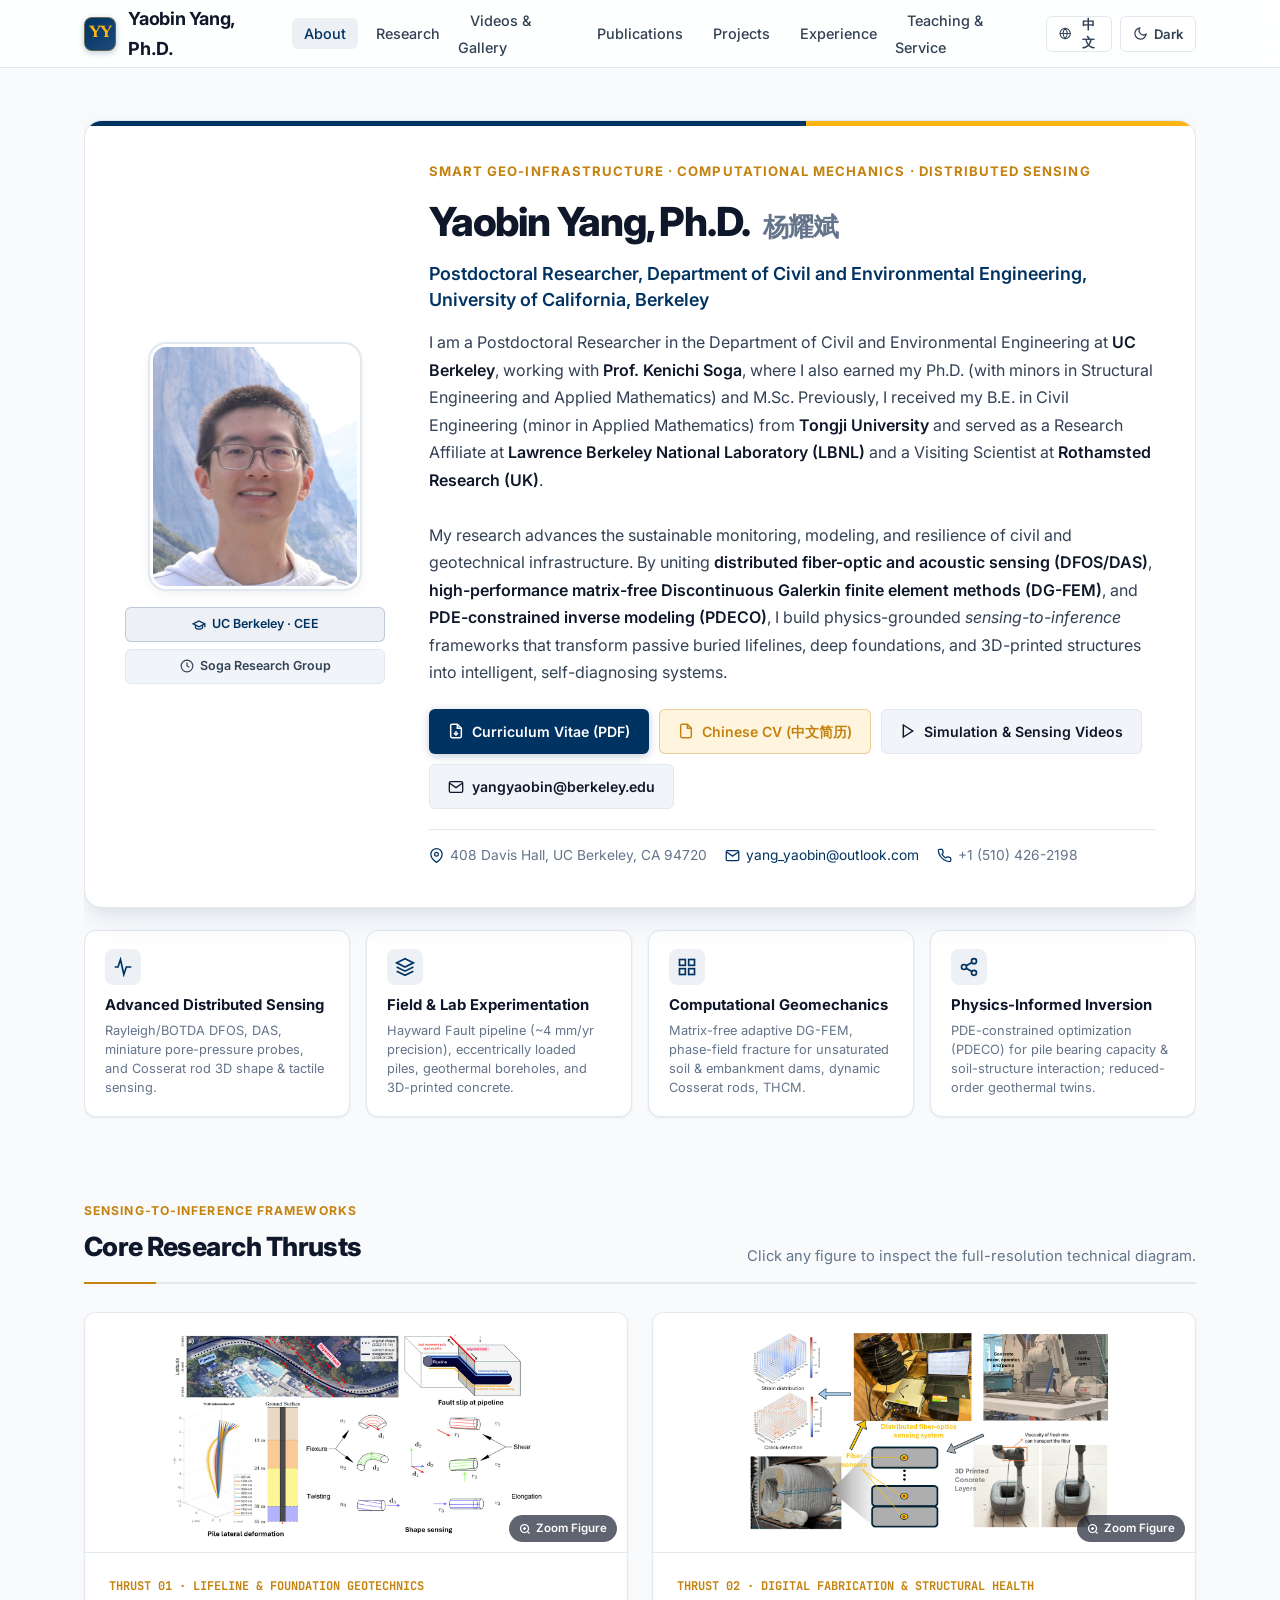
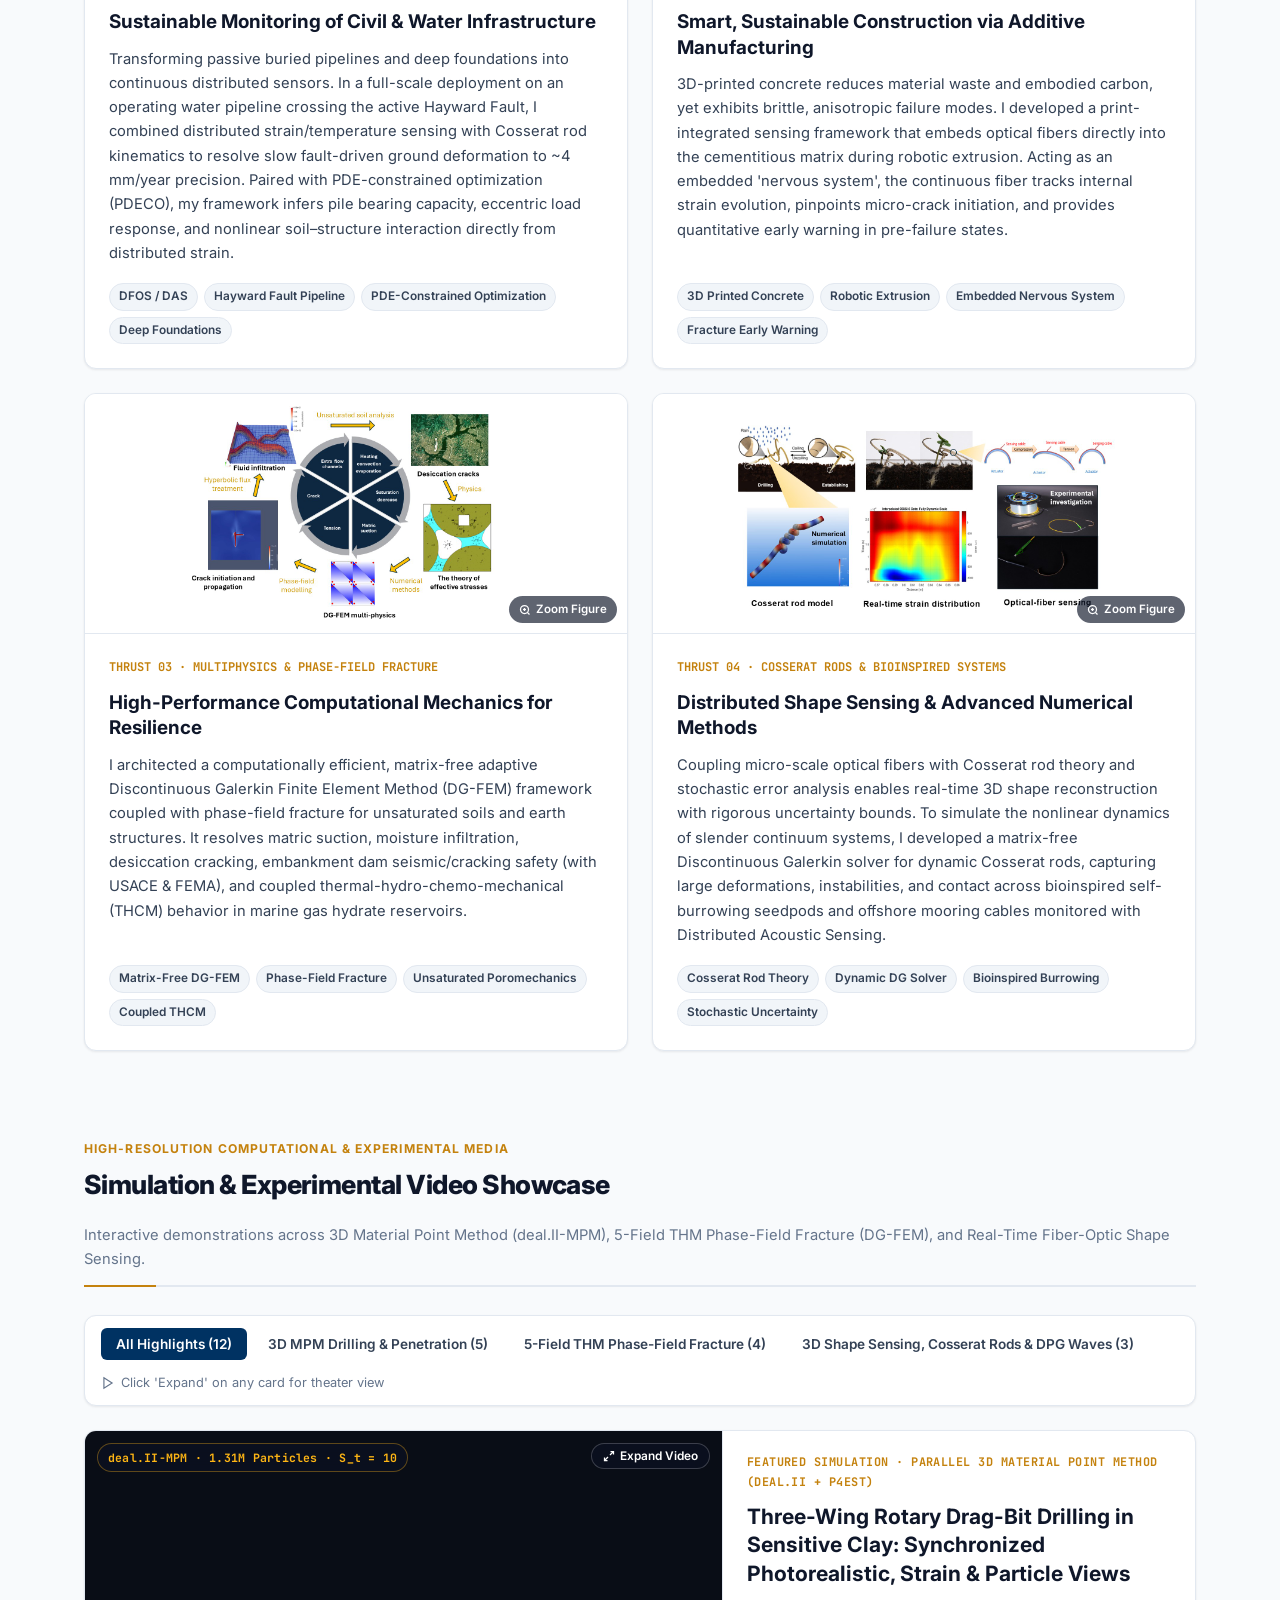
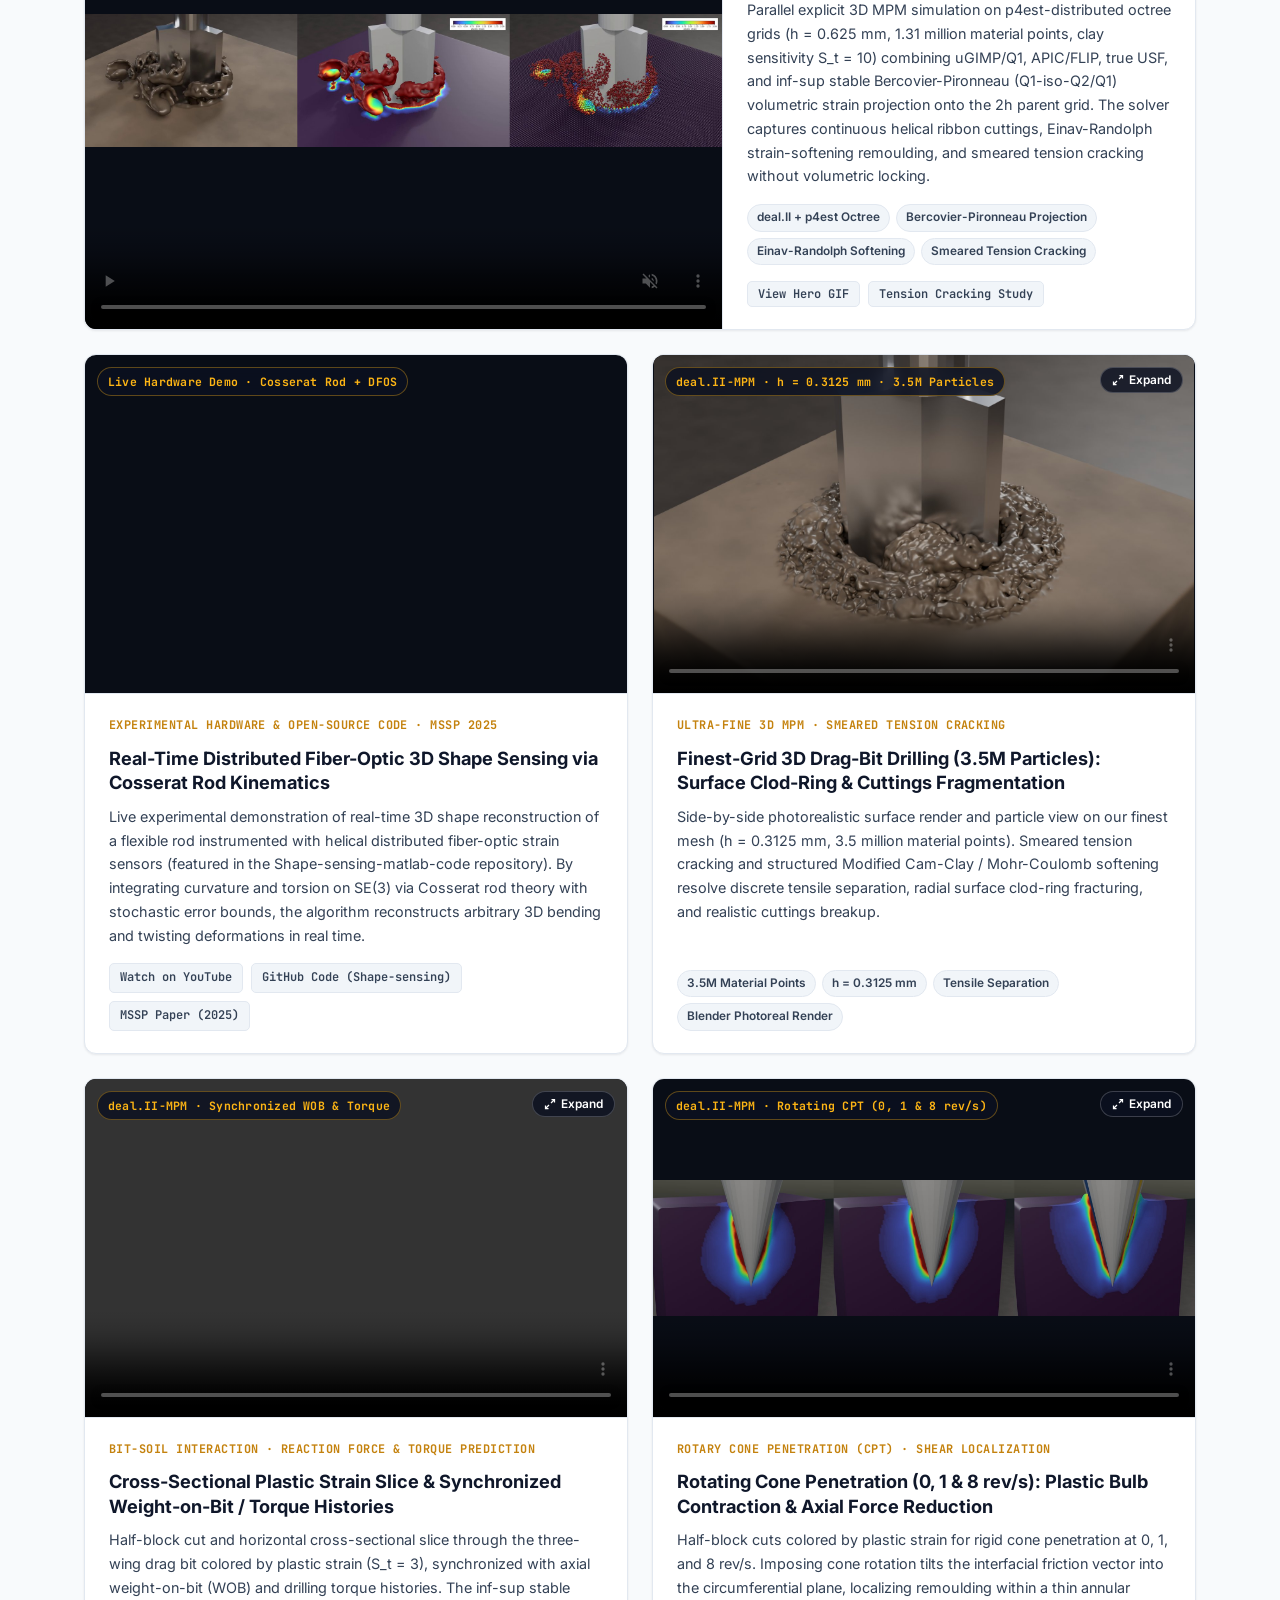
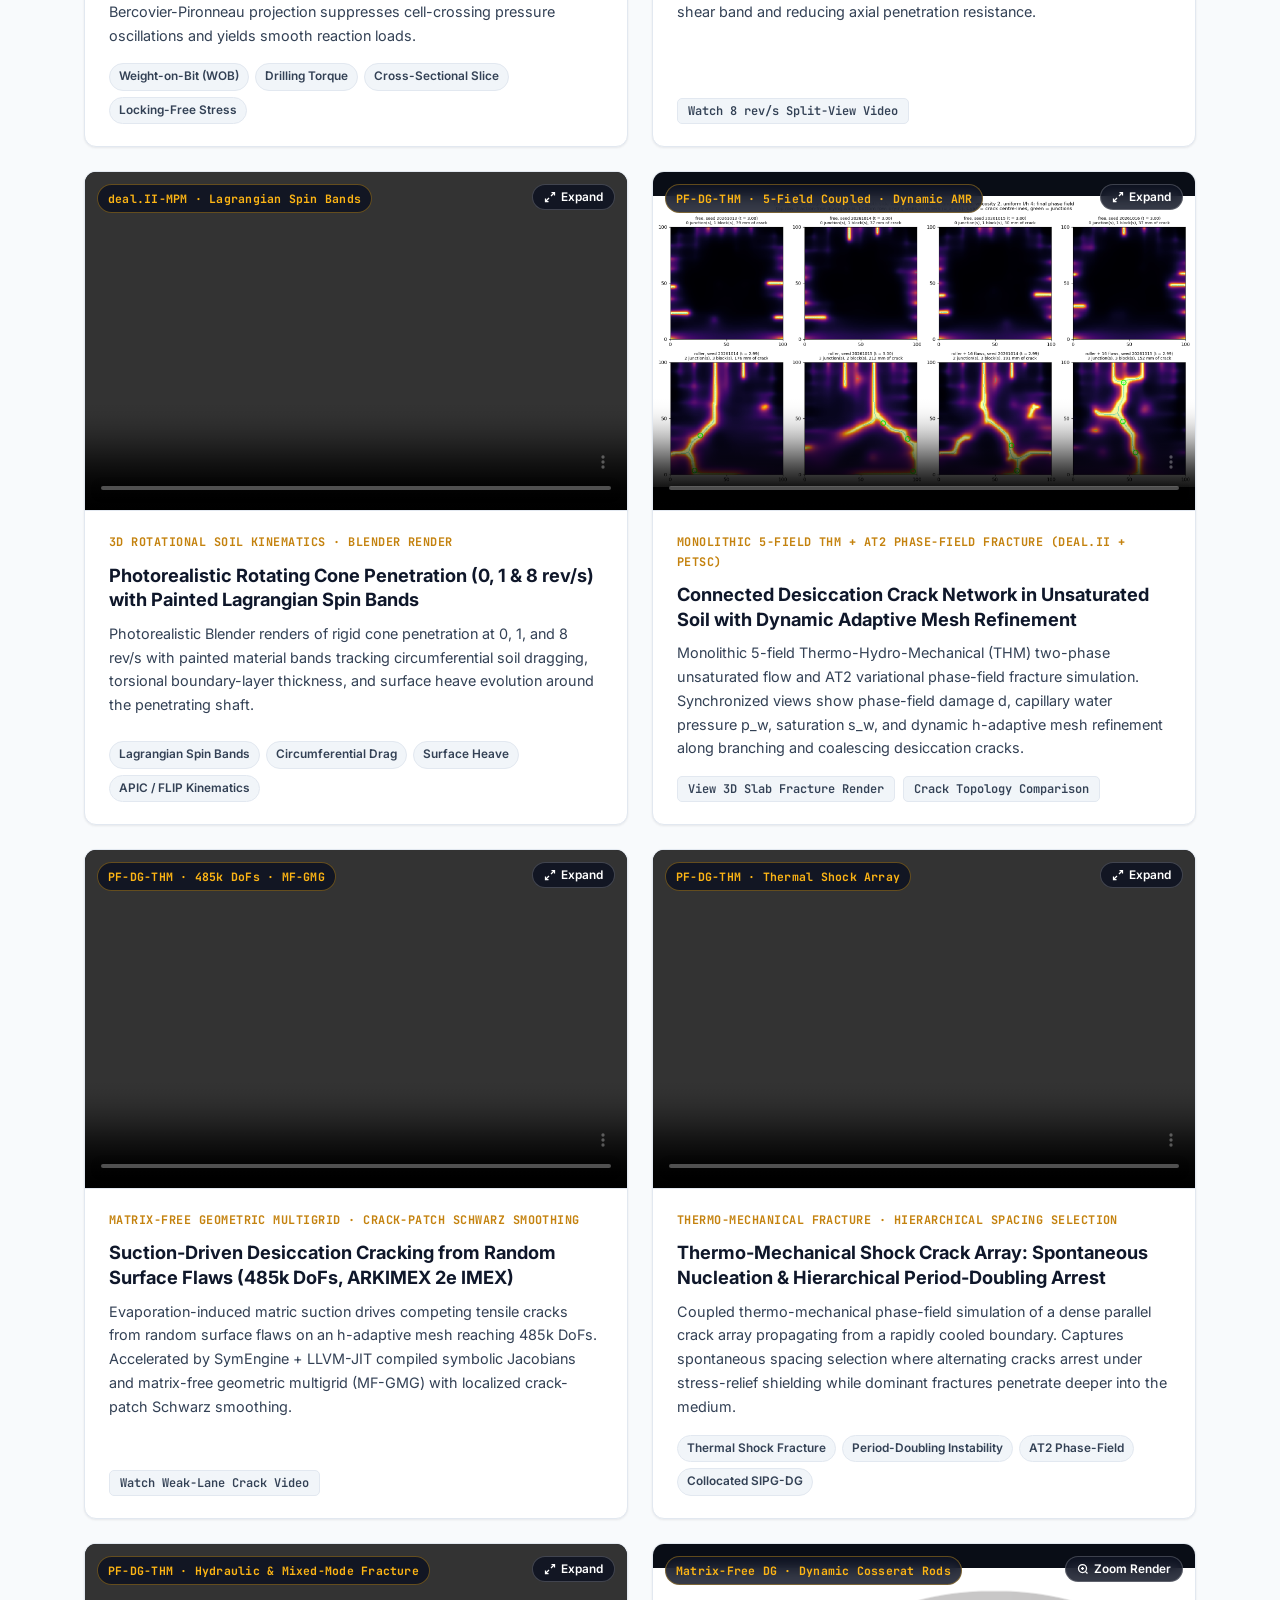
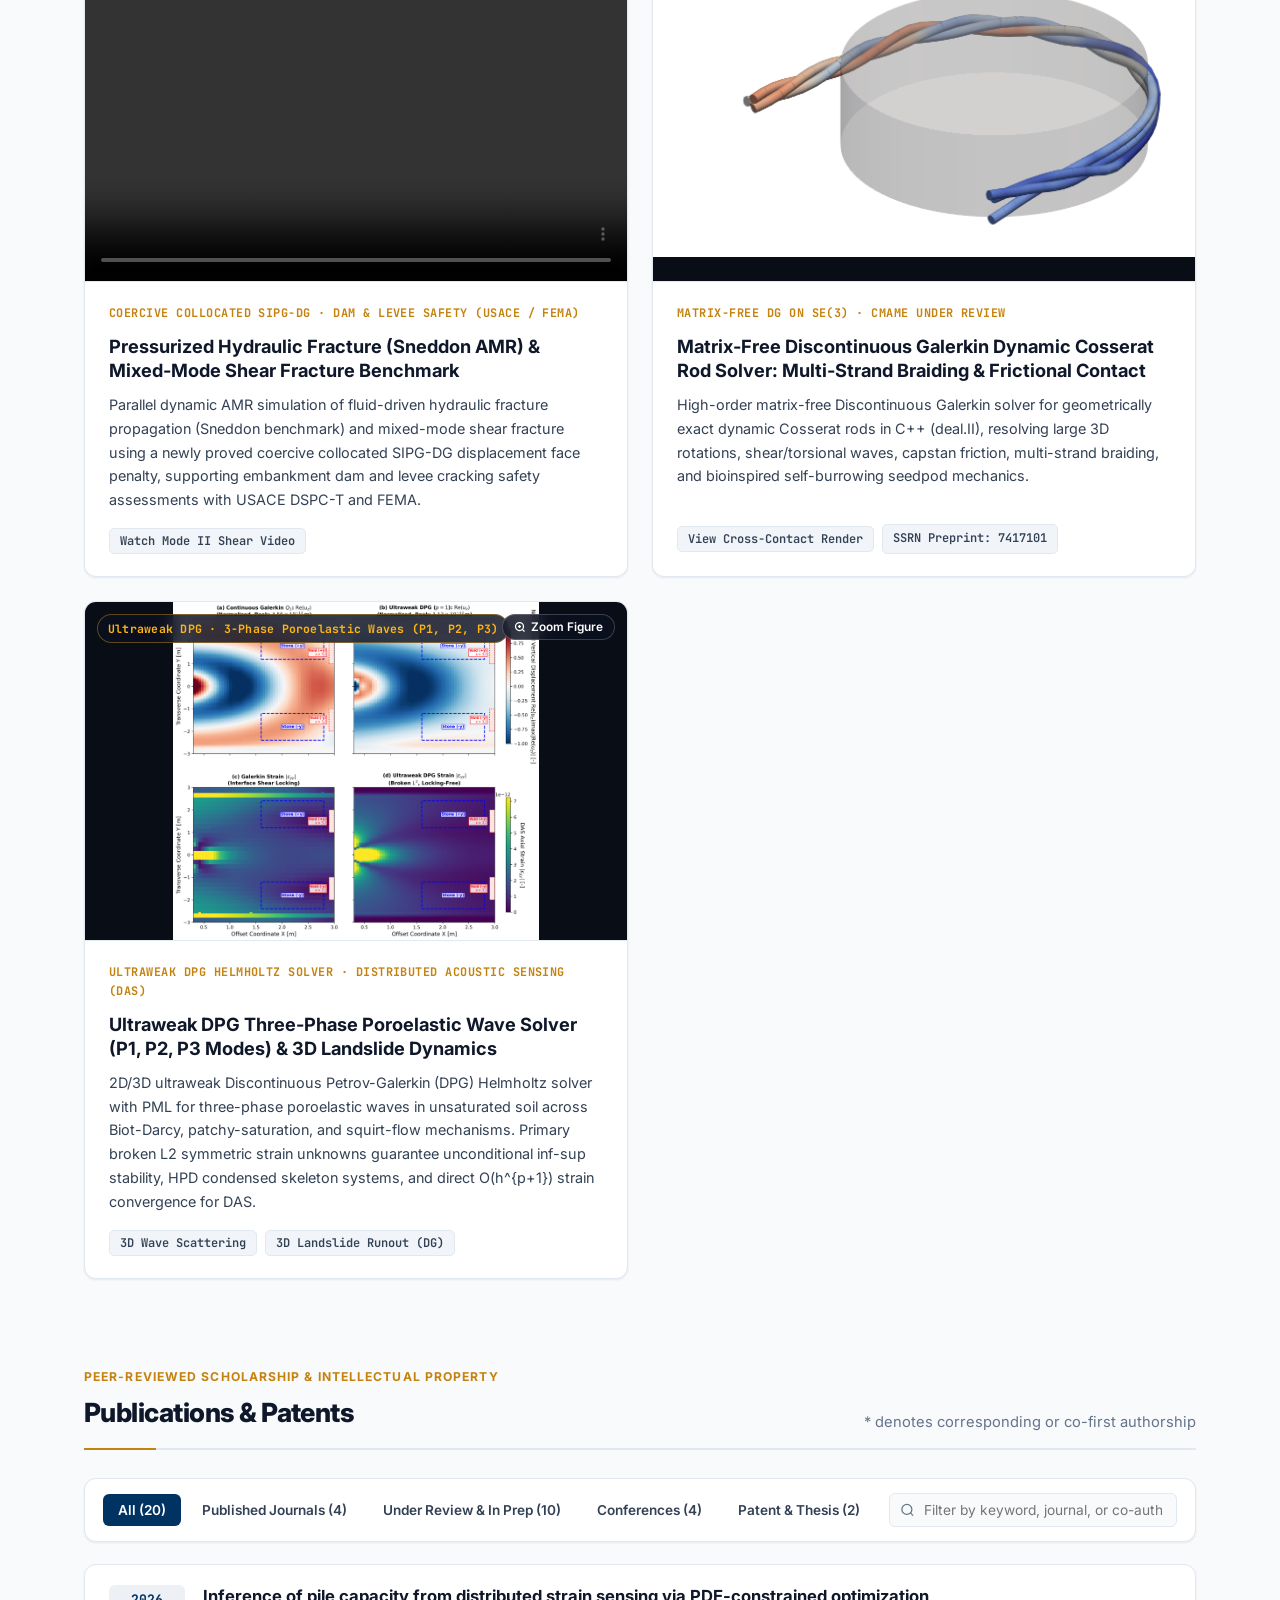
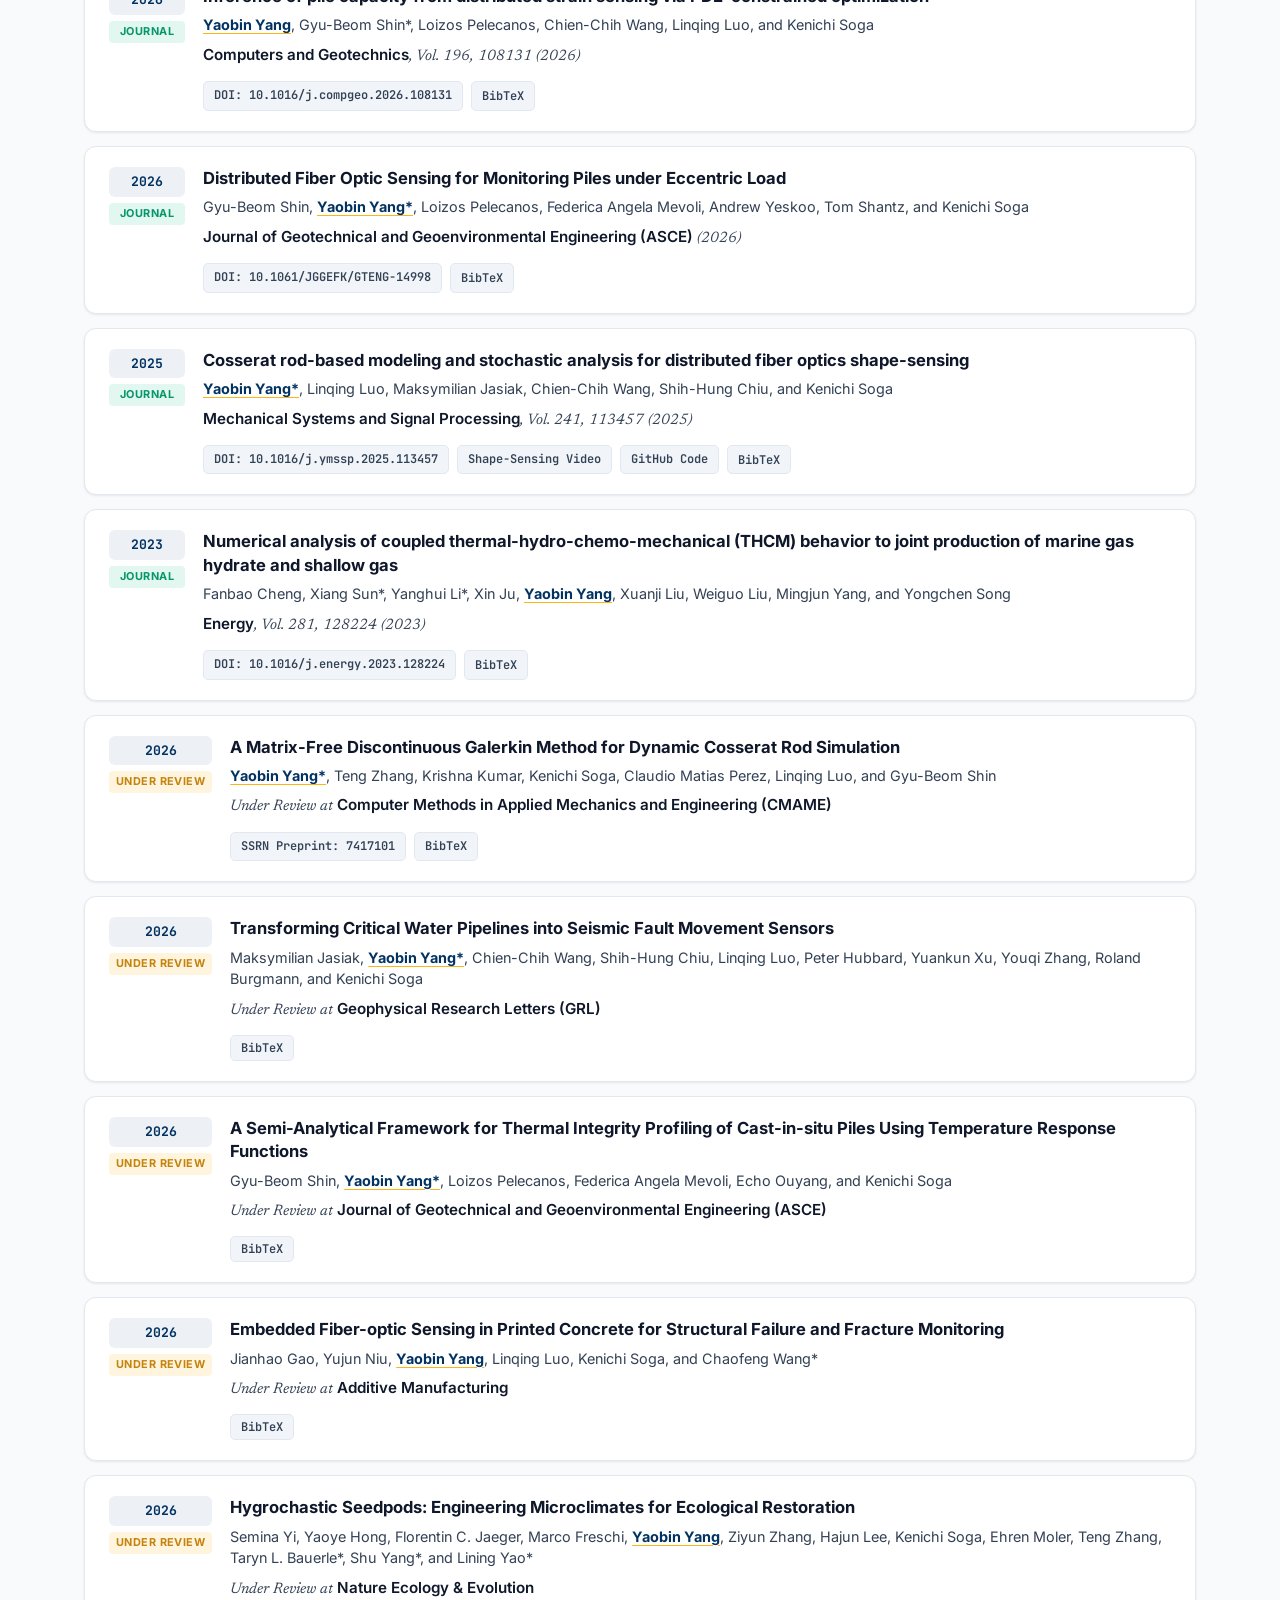
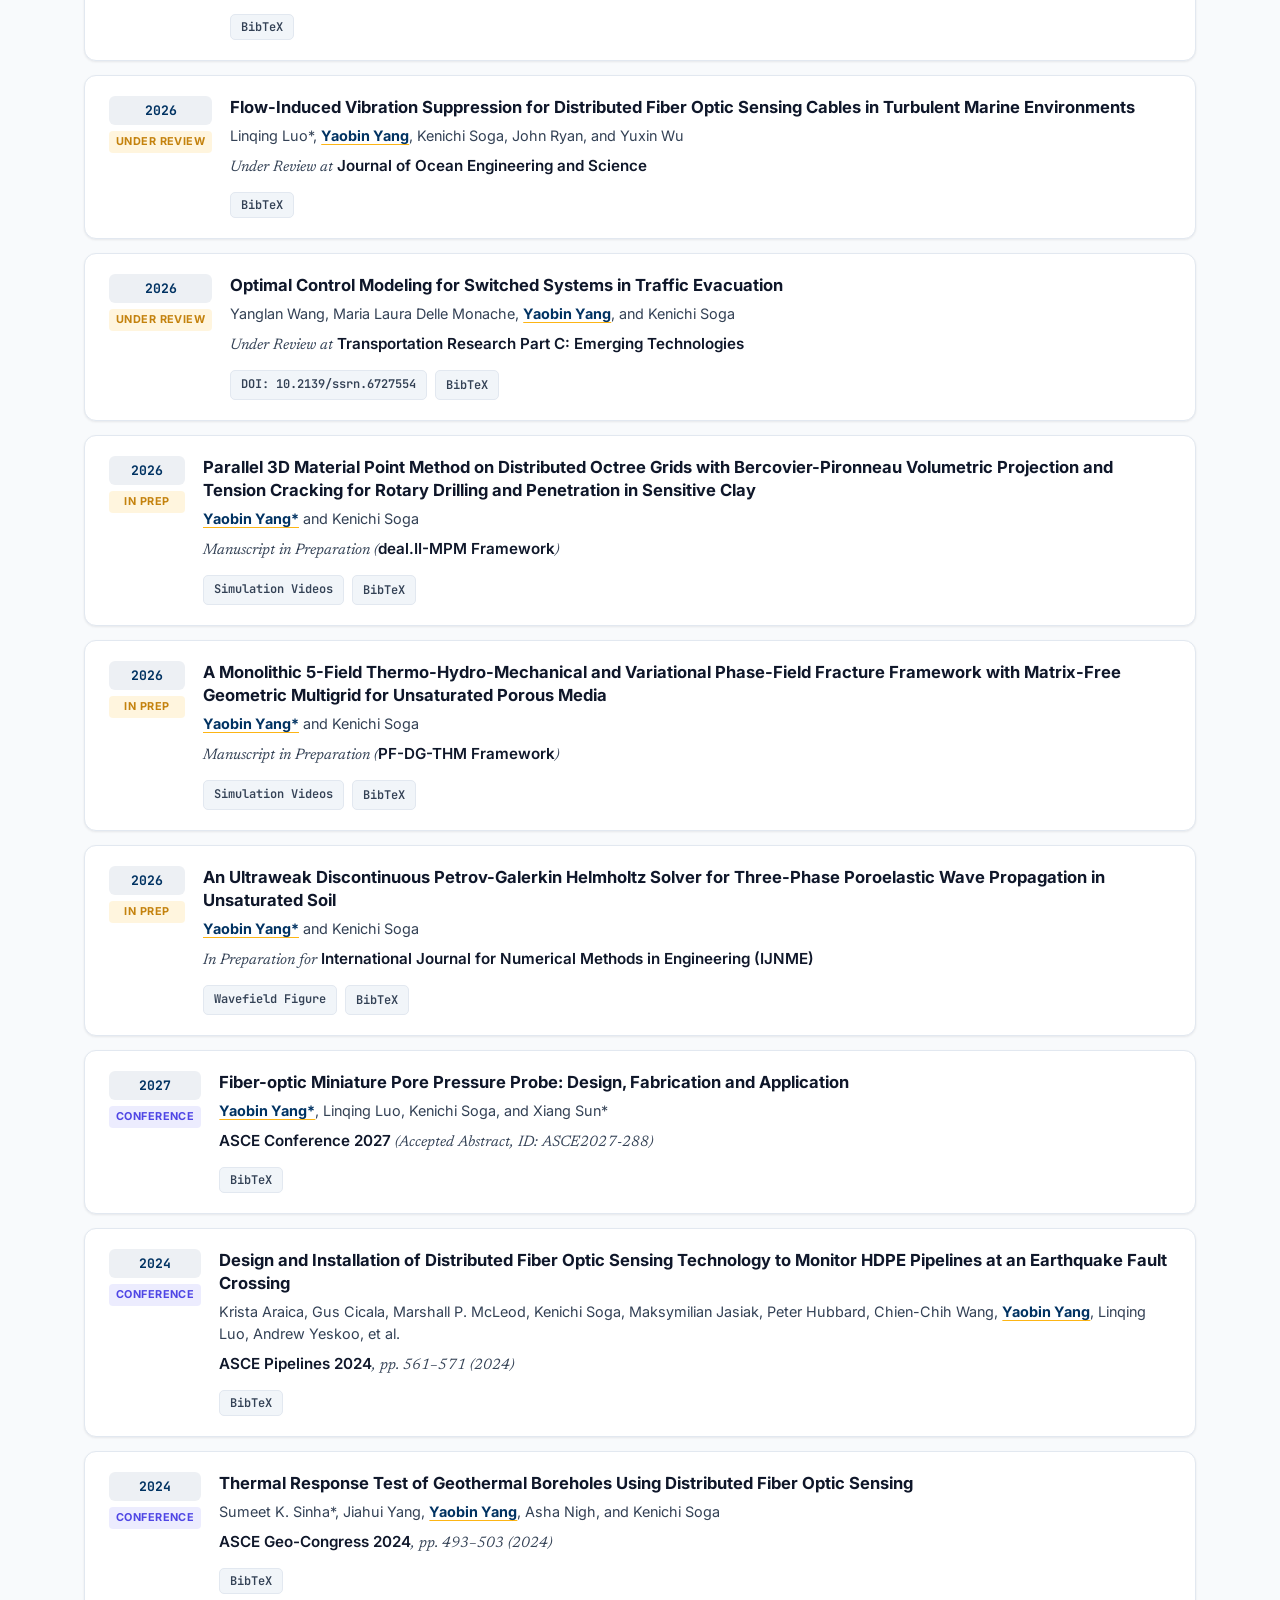
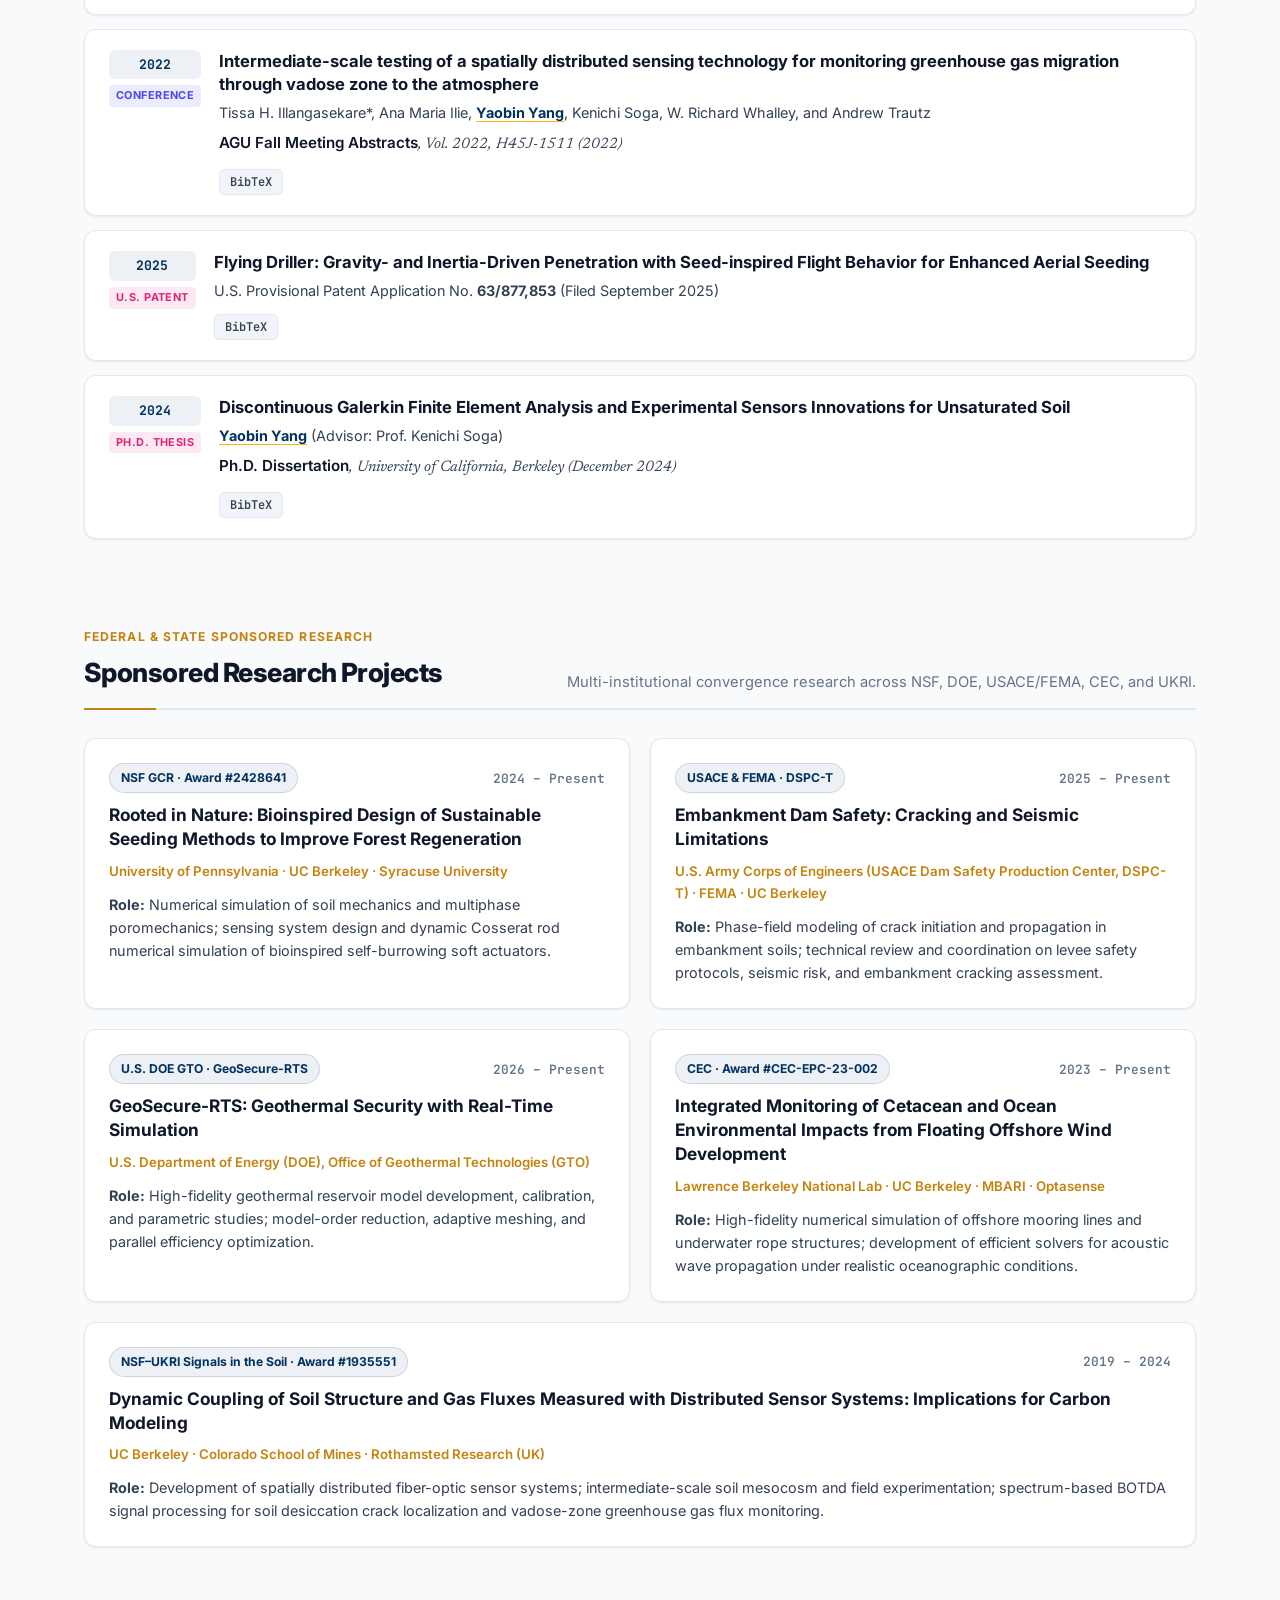
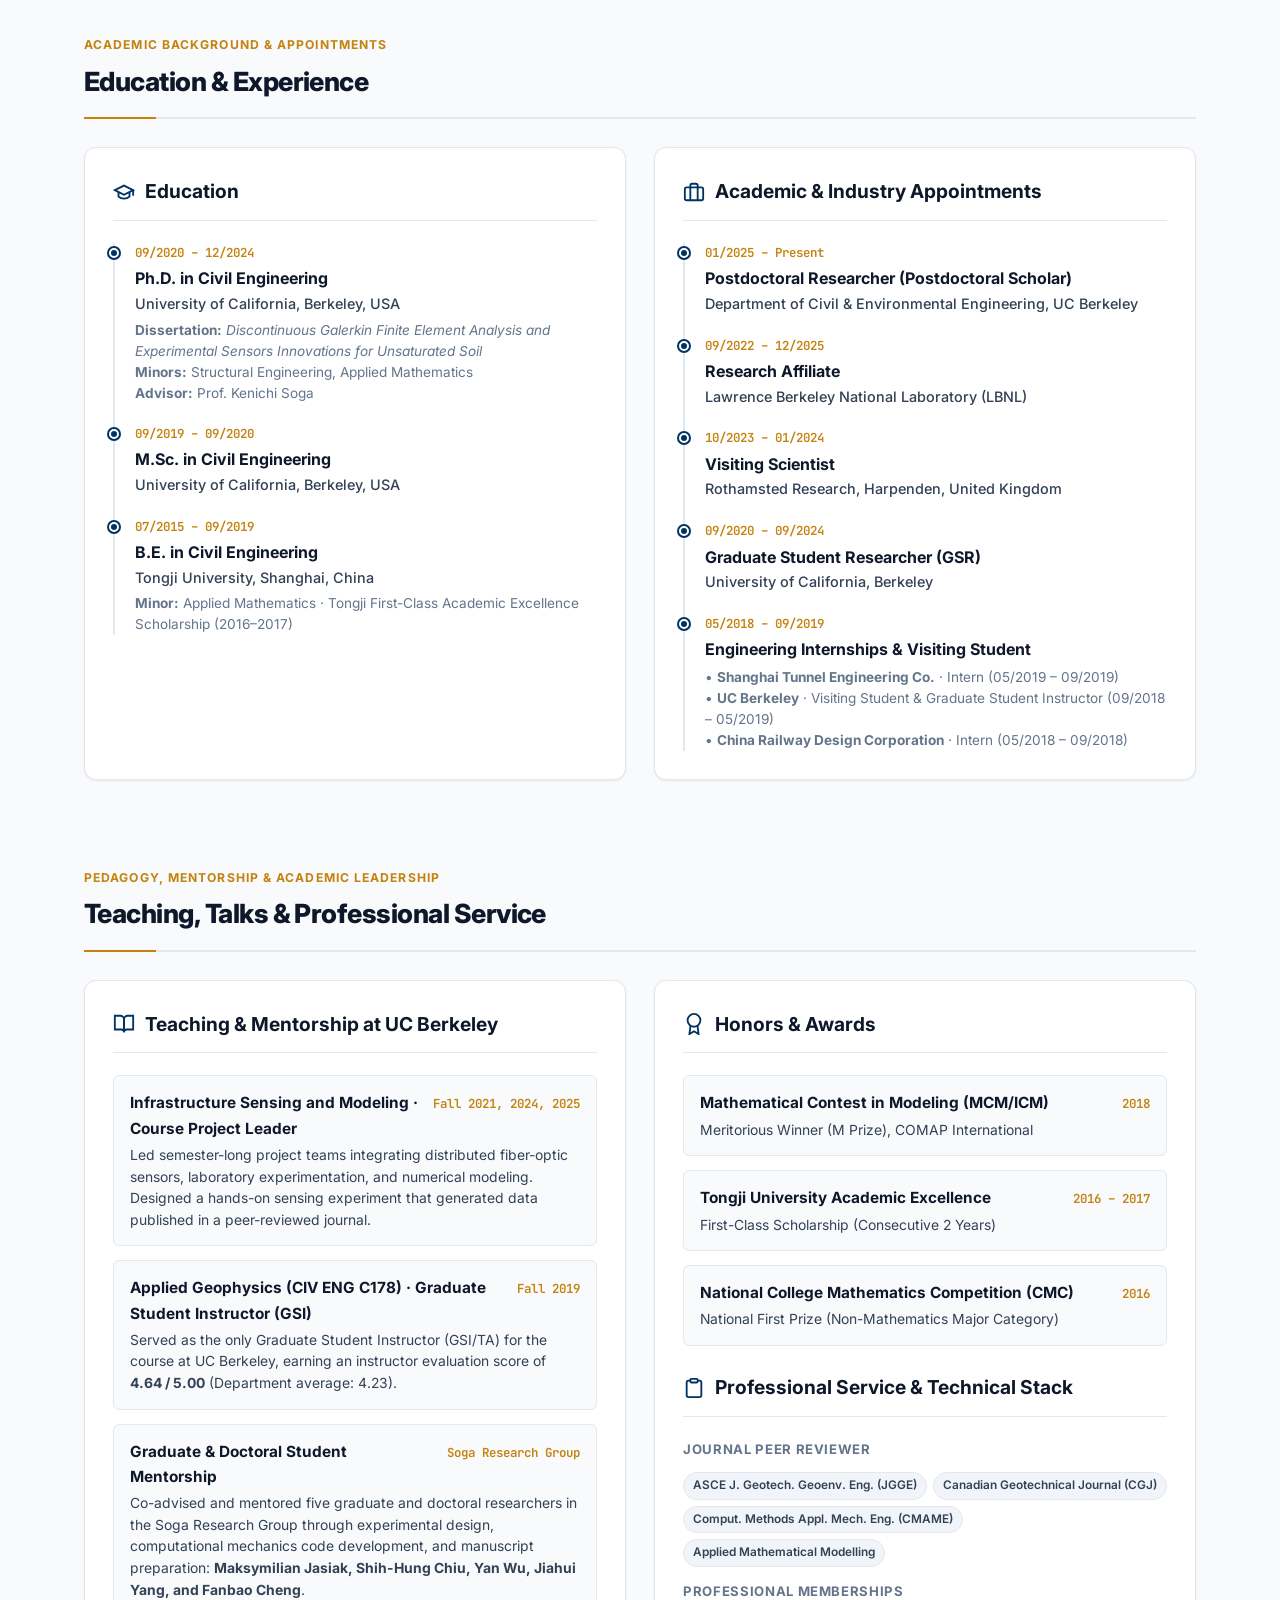
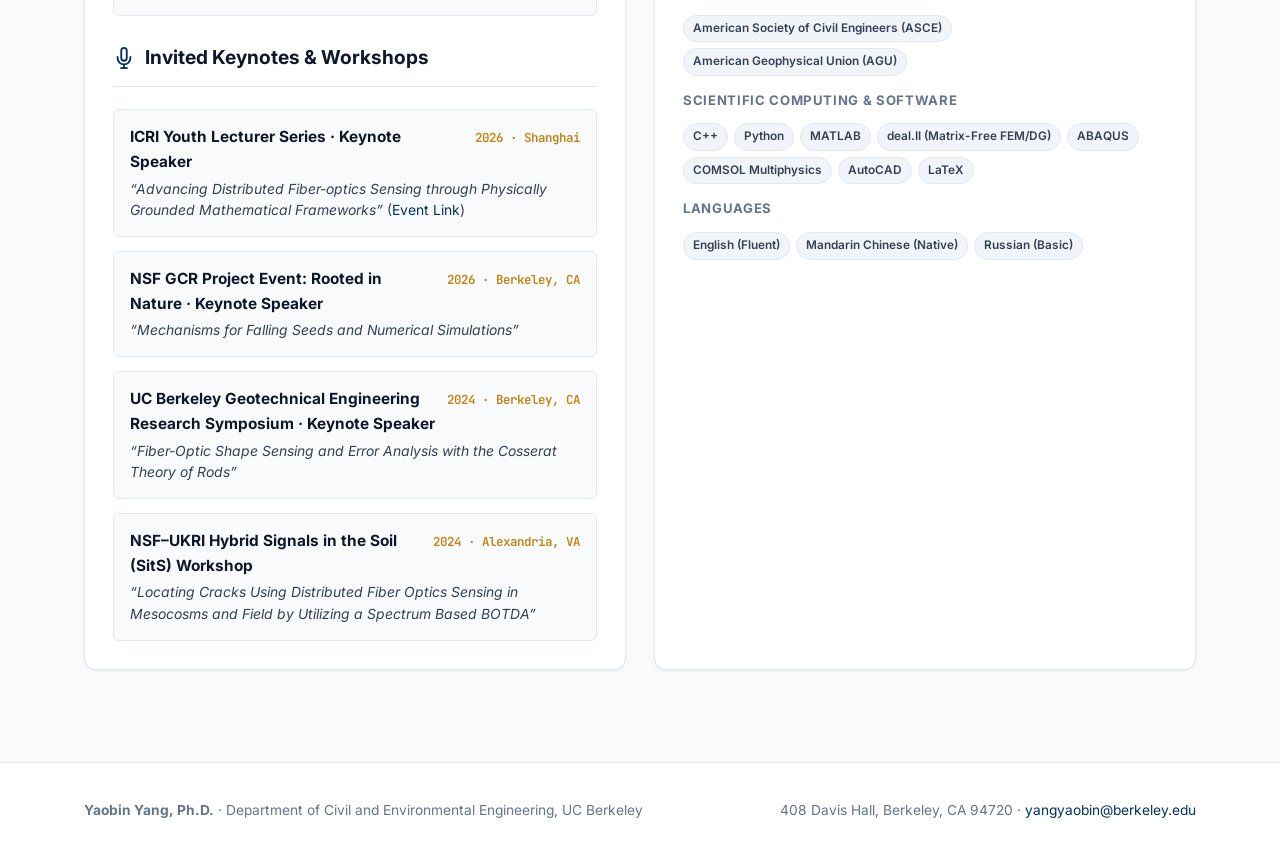
==== commit 9d9ca5db: "Add simulation & experimental video showcase and remove private repo link" ====
--- a/index.html
+++ b/index.html
@@ -3,9 +3,9 @@
 <head>
   <meta charset="UTF-8" />
   <meta name="viewport" content="width=device-width, initial-scale=1.0" />
-  <title>Yaobin Yang, Ph.D. | UC Berkeley — Distributed Sensing & Computational Geomechanics</title>
-  <meta name="description" content="Academic homepage of Dr. Yaobin Yang, Postdoctoral Scholar in Civil and Environmental Engineering at UC Berkeley. Research in distributed fiber-optic sensing (DFOS/DAS), computational geomechanics (DG-FEM), physics-constrained inverse modeling, and smart infrastructure." />
-  <meta name="keywords" content="Yaobin Yang, UC Berkeley, Geotechnical Engineering, Distributed Fiber Optic Sensing, DFOS, DAS, Discontinuous Galerkin, DG-FEM, Cosserat Rod, PDE-Constrained Optimization, Smart Infrastructure" />
+  <title>Yaobin Yang, Ph.D. | UC Berkeley · Distributed Sensing & Computational Geomechanics</title>
+  <meta name="description" content="Academic homepage of Dr. Yaobin Yang, Postdoctoral Scholar in Civil and Environmental Engineering at UC Berkeley. Research in distributed fiber-optic sensing (DFOS/DAS), computational geomechanics (DG-FEM, MPM, DPG), physics-constrained inverse modeling, and smart infrastructure." />
+  <meta name="keywords" content="Yaobin Yang, UC Berkeley, Geotechnical Engineering, Distributed Fiber Optic Sensing, DFOS, DAS, Discontinuous Galerkin, DG-FEM, Material Point Method, MPM, DPG, Cosserat Rod, PDE-Constrained Optimization, Smart Infrastructure" />
   <meta name="author" content="Yaobin Yang" />
 
   <!-- Google Fonts -->
@@ -32,6 +32,7 @@
         <ul class="nav-links" id="nav-links">
           <li><a href="#about" class="active" data-en="About" data-zh="关于我">About</a></li>
           <li><a href="#research" data-en="Research" data-zh="研究方向">Research</a></li>
+          <li><a href="#simulations" data-en="Videos & Gallery" data-zh="仿真与实验视频">Videos & Gallery</a></li>
           <li><a href="#publications" data-en="Publications" data-zh="学术论文">Publications</a></li>
           <li><a href="#projects" data-en="Projects" data-zh="科研项目">Projects</a></li>
           <li><a href="#experience" data-en="Experience" data-zh="教育与履历">Experience</a></li>
@@ -99,7 +100,7 @@
 
             <p class="hero-bio"
                data-en="I am a Postdoctoral Researcher in the Department of Civil and Environmental Engineering at <strong>UC Berkeley</strong>, working with <strong>Prof. Kenichi Soga</strong>, where I also earned my Ph.D. (with minors in Structural Engineering and Applied Mathematics) and M.Sc. Previously, I received my B.E. in Civil Engineering (minor in Applied Mathematics) from <strong>Tongji University</strong> and served as a Research Affiliate at <strong>Lawrence Berkeley National Laboratory (LBNL)</strong> and a Visiting Scientist at <strong>Rothamsted Research (UK)</strong>.<br><br>My research advances the sustainable monitoring, modeling, and resilience of civil and geotechnical infrastructure. By uniting <strong>distributed fiber-optic and acoustic sensing (DFOS/DAS)</strong>, <strong>high-performance matrix-free Discontinuous Galerkin finite element methods (DG-FEM)</strong>, and <strong>PDE-constrained inverse modeling (PDECO)</strong>, I build physics-grounded <em>sensing-to-inference</em> frameworks that transform passive buried lifelines, deep foundations, and 3D-printed structures into intelligent, self-diagnosing systems."
-               data-zh="我是<strong>加州大学伯克利分校（UC Berkeley）</strong>土木与环境工程系博士后研究员，合作导师为美国国家工程院院士、英国皇家工程院院士 <strong>Kenichi Soga 教授</strong>。我于加州大学伯克利分校获得土木工程博士学位（辅修结构工程与应用数学）及硕士学位，本科毕业于<strong>同济大学</strong>土木工程系（辅修应用数学），并曾任<strong>劳伦斯伯克利国家实验室（LBNL）</strong>研究学者及英国<strong>洛桑研究所（Rothamsted Research）</strong>访问科学家。<br><br>我的研究致力于推动土木与岩土基础设施的可持续监测、高性能建模与防灾韧性。通过将<strong>分布式光纤与声学传感（DFOS/DAS）</strong>、<strong>无矩阵间断伽辽金有限元法（DG-FEM）与相场断裂力学</strong>以及<strong>偏微分方程约束反演优化（PDECO）</strong>深度融合，构建物理驱动的“传感—反演—数字孪生”一体化框架。">
+               data-zh="我是<strong>加州大学伯克利分校（UC Berkeley）</strong>土木与环境工程系博士后研究员，合作导师为美国国家工程院院士、英国皇家工程院院士 <strong>Kenichi Soga 教授</strong>。我于加州大学伯克利分校获得土木工程博士学位（辅修结构工程与应用数学）及硕士学位，本科毕业于<strong>同济大学</strong>土木工程系（辅修应用数学），并曾任<strong>劳伦斯伯克利国家实验室（LBNL）</strong>研究学者及英国<strong>洛桑研究所（Rothamsted Research）</strong>访问科学家。<br><br>我的研究致力于推动土木与岩土基础设施的可持续监测、高性能建模与防灾韧性。通过将<strong>分布式光纤与声学传感（DFOS/DAS）</strong>、<strong>无矩阵间断伽辽金有限元法（DG-FEM）与相场断裂力学</strong>以及<strong>偏微分方程约束反演优化（PDECO）</strong>深度融合，构建物理驱动的“传感、反演与数字孪生”一体化框架。">
               I am a Postdoctoral Researcher in the Department of Civil and Environmental Engineering at <strong>UC Berkeley</strong>, working with <strong>Prof. Kenichi Soga</strong>, where I also earned my Ph.D. (with minors in Structural Engineering and Applied Mathematics) and M.Sc. Previously, I received my B.E. in Civil Engineering (minor in Applied Mathematics) from <strong>Tongji University</strong> and served as a Research Affiliate at <strong>Lawrence Berkeley National Laboratory (LBNL)</strong> and a Visiting Scientist at <strong>Rothamsted Research (UK)</strong>.<br><br>My research advances the sustainable monitoring, modeling, and resilience of civil and geotechnical infrastructure. By uniting <strong>distributed fiber-optic and acoustic sensing (DFOS/DAS)</strong>, <strong>high-performance matrix-free Discontinuous Galerkin finite element methods (DG-FEM)</strong>, and <strong>PDE-constrained inverse modeling (PDECO)</strong>, I build physics-grounded <em>sensing-to-inference</em> frameworks that transform passive buried lifelines, deep foundations, and 3D-printed structures into intelligent, self-diagnosing systems.
             </p>
 
@@ -113,6 +114,11 @@
               <a href="assets/docs/Yaobin_Yang_CV_ZH.pdf" target="_blank" rel="noopener" class="btn btn-gold">
                 <svg width="16" height="16" viewBox="0 0 24 24" fill="none" stroke="currentColor" stroke-width="2.2"><path d="M14 2H6a2 2 0 0 0-2 2v16a2 2 0 0 0 2 2h12a2 2 0 0 0 2-2V8z"/><polyline points="14 2 14 8 20 8"/></svg>
                 <span data-en="Chinese CV (中文简历)" data-zh="中文简历 (PDF)">Chinese CV (中文简历)</span>
+              </a>
+
+              <a href="#simulations" class="btn btn-secondary">
+                <svg width="16" height="16" viewBox="0 0 24 24" fill="none" stroke="currentColor" stroke-width="2.2"><polygon points="5 3 19 12 5 21 5 3"/></svg>
+                <span data-en="Simulation & Sensing Videos" data-zh="仿真与实验视频集锦">Simulation & Sensing Videos</span>
               </a>
 
               <a href="mailto:yangyaobin@berkeley.edu" class="btn btn-secondary">
@@ -334,6 +340,508 @@
     </section>
 
     <!-- ======================================================================
+         Simulation & Experimental Video Showcase (#simulations)
+         ====================================================================== -->
+    <section id="simulations" class="section">
+      <div class="section-header">
+        <div class="section-title-group">
+          <span class="section-kicker" data-en="High-Resolution Computational & Experimental Media" data-zh="高分辨率数值仿真与实验视频展示">High-Resolution Computational & Experimental Media</span>
+          <h2 class="section-title" data-en="Simulation & Experimental Video Showcase" data-zh="数值仿真与实验视频集锦">Simulation & Experimental Video Showcase</h2>
+        </div>
+        <p class="section-subtitle" data-en="Interactive demonstrations across 3D Material Point Method (deal.II-MPM), 5-Field THM Phase-Field Fracture (DG-FEM), and Real-Time Fiber-Optic Shape Sensing." data-zh="涵盖三维物质点法（deal.II-MPM）、五场耦合 THM 相场断裂（DG-FEM）与实时光纤三维形状传感。">
+          Interactive demonstrations across 3D Material Point Method (deal.II-MPM), 5-Field THM Phase-Field Fracture (DG-FEM), and Real-Time Fiber-Optic Shape Sensing.
+        </p>
+      </div>
+
+      <!-- Category Filter Tabs -->
+      <div class="sim-controls">
+        <div class="sim-tabs">
+          <button type="button" class="sim-tab active" data-sim-filter="all" data-en="All Highlights (12)" data-zh="全部精选 (12)">All Highlights (12)</button>
+          <button type="button" class="sim-tab" data-sim-filter="mpm" data-en="3D MPM Drilling & Penetration (5)" data-zh="三维 MPM 钻进与圆锥贯入 (5)">3D MPM Drilling & Penetration (5)</button>
+          <button type="button" class="sim-tab" data-sim-filter="pf-thm" data-en="5-Field THM Phase-Field Fracture (4)" data-zh="五场耦合 THM 相场断裂 (4)">5-Field THM Phase-Field Fracture (4)</button>
+          <button type="button" class="sim-tab" data-sim-filter="sensing" data-en="3D Shape Sensing, Cosserat Rods & DPG Waves (3)" data-zh="三维形状传感、Cosserat 杆与 DPG 波场 (3)">3D Shape Sensing, Cosserat Rods & DPG Waves (3)</button>
+        </div>
+        <span class="sim-autoplay-note">
+          <svg width="14" height="14" viewBox="0 0 24 24" fill="none" stroke="currentColor" stroke-width="2"><polygon points="5 3 19 12 5 21 5 3"/></svg>
+          <span data-en="Click 'Expand' on any card for theater view" data-zh="点击卡片右上角“放大”可开启宽屏影院模式">Click 'Expand' on any card for theater view</span>
+        </span>
+      </div>
+
+      <div class="sim-grid">
+
+        <!-- 1. Featured MPM Card: Three-Wing Drag-Bit Drilling Three Styles -->
+        <article class="sim-card sim-featured" data-sim-category="mpm">
+          <div class="sim-media-wrap">
+            <span class="sim-badge-overlay">deal.II-MPM · 1.31M Particles · S_t = 10</span>
+            <button type="button" class="sim-expand-btn"
+                    data-lightbox-video="assets/videos/drill_fine_St10_three_styles.mp4"
+                    data-title-en="Parallel 3D deal.II-MPM: Three-Wing Drag-Bit Drilling in Sensitive Clay (h = 0.625 mm, 1.31M Particles, S_t = 10)"
+                    data-title-zh="并行三维 deal.II-MPM：高灵敏度软黏土三翼钻头旋转钻进（h = 0.625 mm，131 万物质点，S_t = 10）"
+                    data-caption-en="Synchronized photorealistic Blender surface render (left), accumulated plastic strain field (center), and material-point view (right) using inf-sup stable Bercovier-Pironneau (Q1-iso-Q2/Q1) volumetric projection and Einav-Randolph strain-softening remoulding."
+                    data-caption-zh="同步展示 Blender 真实感渲染（左）、累积塑性应变场（中）与物质点分布（右），采用满足 inf-sup 稳定性的 Bercovier-Pironneau (Q1-iso-Q2/Q1) 体积投影与 Einav-Randolph 应变软化重塑模型。">
+              <svg width="12" height="12" viewBox="0 0 24 24" fill="none" stroke="currentColor" stroke-width="2.5"><polyline points="15 3 21 3 21 9"/><polyline points="9 21 3 21 3 15"/><line x1="21" y1="3" x2="14" y2="10"/><line x1="3" y1="21" x2="10" y2="14"/></svg>
+              <span data-en="Expand Video" data-zh="放大播放">Expand Video</span>
+            </button>
+            <video src="assets/videos/drill_fine_St10_three_styles.mp4" poster="assets/img/render_drill_St10_three_styles.jpg" autoplay loop muted playsinline controls preload="metadata"></video>
+          </div>
+          <div class="sim-body">
+            <span class="sim-kicker">Featured Simulation · Parallel 3D Material Point Method (deal.II + p4est)</span>
+            <h3 class="sim-title" data-en="Three-Wing Rotary Drag-Bit Drilling in Sensitive Clay: Synchronized Photorealistic, Strain & Particle Views" data-zh="高灵敏度软黏土三翼刮刀钻头旋转钻进：真实感渲染、塑性应变与粒子三联同步演化">
+              Three-Wing Rotary Drag-Bit Drilling in Sensitive Clay: Synchronized Photorealistic, Strain & Particle Views
+            </h3>
+            <p class="sim-desc"
+               data-en="Parallel explicit 3D MPM simulation on p4est-distributed octree grids (h = 0.625 mm, 1.31 million material points, clay sensitivity S_t = 10) combining uGIMP/Q1, APIC/FLIP, true USF, and inf-sup stable Bercovier-Pironneau (Q1-iso-Q2/Q1) volumetric strain projection onto the 2h parent grid. The solver captures continuous helical ribbon cuttings, Einav-Randolph strain-softening remoulding, and smeared tension cracking without volumetric locking."
+               data-zh="基于 p4est 分布式八叉树网格的并行显式三维物质点法（MPM）模拟（h = 0.625 mm，131 万物质点，土体灵敏度 S_t = 10），融合 uGIMP/Q1、APIC/FLIP、真实 USF 格式及满足 inf-sup 稳定性的 Bercovier-Pironneau (Q1-iso-Q2/Q1) 2h 父网格体积应变投影，无锁死地复现螺旋条带状钻屑、Einav-Randolph 应变软化重塑与弥散拉裂。">
+              Parallel explicit 3D MPM simulation on p4est-distributed octree grids (h = 0.625 mm, 1.31 million material points, clay sensitivity S_t = 10) combining uGIMP/Q1, APIC/FLIP, true USF, and inf-sup stable Bercovier-Pironneau (Q1-iso-Q2/Q1) volumetric strain projection onto the 2h parent grid. The solver captures continuous helical ribbon cuttings, Einav-Randolph strain-softening remoulding, and smeared tension cracking without volumetric locking.
+            </p>
+            <div class="research-tags">
+              <span class="tag-pill">deal.II + p4est Octree</span>
+              <span class="tag-pill">Bercovier-Pironneau Projection</span>
+              <span class="tag-pill">Einav-Randolph Softening</span>
+              <span class="tag-pill">Smeared Tension Cracking</span>
+            </div>
+            <div class="sim-links-row">
+              <button type="button" class="pub-btn"
+                      data-lightbox-src="assets/img/drill_hero.gif"
+                      data-title-en="10 mm Three-Wing Drag-Bit Drilling Hero Animation (GIF)"
+                      data-title-zh="10 mm 三翼刮刀钻头旋转钻进核心动图 (GIF)"
+                      data-caption-en="Side-by-side photorealistic Blender render and equivalent plastic strain cuttings ribbon for h = 0.625 mm (1.31M particles, S_t = 10)."
+                      data-caption-zh="h = 0.625 mm（131 万物质点，S_t = 10）下的 Blender 真实感渲染与等效塑性应变钻屑条带对比。">
+                <span data-en="View Hero GIF" data-zh="查看钻进动图 GIF">View Hero GIF</span>
+              </button>
+              <button type="button" class="pub-btn"
+                      data-lightbox-src="assets/img/render_tension_cracking_study.jpg"
+                      data-title-en="Effect of Smeared Tension Cracking & Grid Resolution on Cuttings Morphology"
+                      data-title-zh="弥散拉裂准则与网格分辨率对钻屑形态的影响对比"
+                      data-caption-en="Comparison of cuttings fragmentation and surface clod separation across mesh resolutions and tensile cracking formulations."
+                      data-caption-zh="不同网格分辨率与拉伸开裂本构下钻屑断裂及地表土块分离形态对比。">
+                <span data-en="Tension Cracking Study" data-zh="拉裂机理对比图">Tension Cracking Study</span>
+              </button>
+            </div>
+          </div>
+        </article>
+
+        <!-- 2. Real-Time Fiber-Optic 3D Shape Sensing (YouTube Short from Shape-sensing-matlab-code README) -->
+        <article class="sim-card" data-sim-category="sensing">
+          <div class="sim-media-wrap">
+            <span class="sim-badge-overlay">Live Hardware Demo · Cosserat Rod + DFOS</span>
+            <iframe src="https://www.youtube.com/embed/V-f6sZhzwOA?rel=0"
+                    title="Real-Time Distributed Fiber-Optic 3D Shape Sensing via Cosserat Rod Theory"
+                    allow="accelerometer; autoplay; clipboard-write; encrypted-media; gyroscope; picture-in-picture"
+                    allowfullscreen
+                    loading="lazy"></iframe>
+          </div>
+          <div class="sim-body">
+            <span class="sim-kicker">Experimental Hardware & Open-Source Code · MSSP 2025</span>
+            <h3 class="sim-title" data-en="Real-Time Distributed Fiber-Optic 3D Shape Sensing via Cosserat Rod Kinematics" data-zh="基于 Cosserat 杆运动学的分布式光纤实时三维形状传感实验演示">
+              Real-Time Distributed Fiber-Optic 3D Shape Sensing via Cosserat Rod Kinematics
+            </h3>
+            <p class="sim-desc"
+               data-en="Live experimental demonstration of real-time 3D shape reconstruction of a flexible rod instrumented with helical distributed fiber-optic strain sensors (featured in the Shape-sensing-matlab-code repository). By integrating curvature and torsion on SE(3) via Cosserat rod theory with stochastic error bounds, the algorithm reconstructs arbitrary 3D bending and twisting deformations in real time."
+               data-zh="螺旋布设分布式光纤应变传感器的柔性细长杆实时三维形状重构实验演示（开源于 Shape-sensing-matlab-code 仓库）。基于 Cosserat 杆理论在 SE(3) 李群空间对曲率与扭率进行几何积分，并结合随机误差传播分析，实时高精度还原任意三维大变形弯曲与扭转轨迹。">
+              Live experimental demonstration of real-time 3D shape reconstruction of a flexible rod instrumented with helical distributed fiber-optic strain sensors (featured in the Shape-sensing-matlab-code repository). By integrating curvature and torsion on SE(3) via Cosserat rod theory with stochastic error bounds, the algorithm reconstructs arbitrary 3D bending and twisting deformations in real time.
+            </p>
+            <div class="sim-links-row">
+              <a href="https://www.youtube.com/shorts/V-f6sZhzwOA" target="_blank" rel="noopener" class="pub-btn">
+                <span data-en="Watch on YouTube" data-zh="在 YouTube 观看">Watch on YouTube</span>
+              </a>
+              <a href="https://github.com/yaobinyang/Shape-sensing-matlab-code" target="_blank" rel="noopener" class="pub-btn">
+                <span data-en="GitHub Code (Shape-sensing)" data-zh="GitHub 开源代码">GitHub Code (Shape-sensing)</span>
+              </a>
+              <a href="https://doi.org/10.1016/j.ymssp.2025.113457" target="_blank" rel="noopener" class="pub-btn">
+                <span>MSSP Paper (2025)</span>
+              </a>
+            </div>
+          </div>
+        </article>
+
+        <!-- 3. Finest Grid h=0.3125mm 3.5M Particles Drilling -->
+        <article class="sim-card" data-sim-category="mpm">
+          <div class="sim-media-wrap">
+            <span class="sim-badge-overlay">deal.II-MPM · h = 0.3125 mm · 3.5M Particles</span>
+            <button type="button" class="sim-expand-btn"
+                    data-lightbox-video="assets/videos/drill_finest_h0.3125_photoreal_points.mp4"
+                    data-title-en="Finest-Resolution 3D Drag-Bit Drilling (h = 0.3125 mm, 3.5M Particles)"
+                    data-title-zh="超高分辨率三维旋转钻进模拟（h = 0.3125 mm，350 万粒子）"
+                    data-caption-en="Photorealistic surface clod-ring and particle views side by side at h = 0.3125 mm with smeared tension cracking."
+                    data-caption-zh="h = 0.3125 mm 分辨率下含弥散拉裂准则的真实感地表土块环裂与物质点同步视图。">
+              <svg width="12" height="12" viewBox="0 0 24 24" fill="none" stroke="currentColor" stroke-width="2.5"><polyline points="15 3 21 3 21 9"/><polyline points="9 21 3 21 3 15"/><line x1="21" y1="3" x2="14" y2="10"/><line x1="3" y1="21" x2="10" y2="14"/></svg>
+              <span data-en="Expand" data-zh="放大">Expand</span>
+            </button>
+            <video src="assets/videos/drill_finest_h0.3125_photoreal_points.mp4" poster="assets/img/render_drill_finest_photoreal.jpg" autoplay loop muted playsinline controls preload="metadata"></video>
+          </div>
+          <div class="sim-body">
+            <span class="sim-kicker">Ultra-Fine 3D MPM · Smeared Tension Cracking</span>
+            <h3 class="sim-title" data-en="Finest-Grid 3D Drag-Bit Drilling (3.5M Particles): Surface Clod-Ring & Cuttings Fragmentation" data-zh="超高分辨率三维刮刀钻进（350 万粒子）：地表土块环裂与钻屑破碎">
+              Finest-Grid 3D Drag-Bit Drilling (3.5M Particles): Surface Clod-Ring & Cuttings Fragmentation
+            </h3>
+            <p class="sim-desc"
+               data-en="Side-by-side photorealistic surface render and particle view on our finest mesh (h = 0.3125 mm, 3.5 million material points). Smeared tension cracking and structured Modified Cam-Clay / Mohr-Coulomb softening resolve discrete tensile separation, radial surface clod-ring fracturing, and realistic cuttings breakup."
+               data-zh="最细网格（h = 0.3125 mm，350 万物质点）下的真实感地表渲染与粒子视图同步对比。引入弥散拉裂与软化准则，精细解析钻头周边的离散拉伸分离、径向地表土块环裂及钻屑破碎过程。">
+              Side-by-side photorealistic surface render and particle view on our finest mesh (h = 0.3125 mm, 3.5 million material points). Smeared tension cracking and structured Modified Cam-Clay / Mohr-Coulomb softening resolve discrete tensile separation, radial surface clod-ring fracturing, and realistic cuttings breakup.
+            </p>
+            <div class="research-tags">
+              <span class="tag-pill">3.5M Material Points</span>
+              <span class="tag-pill">h = 0.3125 mm</span>
+              <span class="tag-pill">Tensile Separation</span>
+              <span class="tag-pill">Blender Photoreal Render</span>
+            </div>
+          </div>
+        </article>
+
+        <!-- 4. ParaView Half-Block + Synchronized WOB & Torque Histories -->
+        <article class="sim-card" data-sim-category="mpm">
+          <div class="sim-media-wrap">
+            <span class="sim-badge-overlay">deal.II-MPM · Synchronized WOB & Torque</span>
+            <button type="button" class="sim-expand-btn"
+                    data-lightbox-video="assets/videos/drill_fine_St3_paraview_forces.mp4"
+                    data-title-en="3D Rotary Drilling Cross-Sectional Plastic Strain & Synchronized WOB / Torque Histories"
+                    data-title-zh="三维旋转钻进剖面塑性应变与钻压（WOB）/扭矩同步时程"
+                    data-caption-en="ParaView half-block and horizontal slice through the three-wing bit colored by accumulated plastic strain (S_t = 3), synchronized with weight-on-bit (WOB) and torque evolution."
+                    data-caption-zh="三翼钻头半剖块体与水平截面的累积塑性应变（S_t = 3），与钻压（WOB）及旋转扭矩响应曲线实时同步。">
+              <svg width="12" height="12" viewBox="0 0 24 24" fill="none" stroke="currentColor" stroke-width="2.5"><polyline points="15 3 21 3 21 9"/><polyline points="9 21 3 21 3 15"/><line x1="21" y1="3" x2="14" y2="10"/><line x1="3" y1="21" x2="10" y2="14"/></svg>
+              <span data-en="Expand" data-zh="放大">Expand</span>
+            </button>
+            <video src="assets/videos/drill_fine_St3_paraview_forces.mp4" autoplay loop muted playsinline controls preload="metadata"></video>
+          </div>
+          <div class="sim-body">
+            <span class="sim-kicker">Bit-Soil Interaction · Reaction Force & Torque Prediction</span>
+            <h3 class="sim-title" data-en="Cross-Sectional Plastic Strain Slice & Synchronized Weight-on-Bit / Torque Histories" data-zh="钻头截面塑性应变切片与钻压（WOB）/扭矩实时同步时程">
+              Cross-Sectional Plastic Strain Slice & Synchronized Weight-on-Bit / Torque Histories
+            </h3>
+            <p class="sim-desc"
+               data-en="Half-block cut and horizontal cross-sectional slice through the three-wing drag bit colored by plastic strain (S_t = 3), synchronized with axial weight-on-bit (WOB) and drilling torque histories. The inf-sup stable Bercovier-Pironneau projection suppresses cell-crossing pressure oscillations and yields smooth reaction loads."
+               data-zh="穿过三翼钻头的半剖面与水平切片塑性应变场（S_t = 3），与轴向钻压（WOB）和钻进扭矩时程实时同步。Bercovier-Pironneau 体积投影有效消除了跨网格压力振荡，获得平滑准确的反力与扭矩预测。">
+              Half-block cut and horizontal cross-sectional slice through the three-wing drag bit colored by plastic strain (S_t = 3), synchronized with axial weight-on-bit (WOB) and drilling torque histories. The inf-sup stable Bercovier-Pironneau projection suppresses cell-crossing pressure oscillations and yields smooth reaction loads.
+            </p>
+            <div class="research-tags">
+              <span class="tag-pill">Weight-on-Bit (WOB)</span>
+              <span class="tag-pill">Drilling Torque</span>
+              <span class="tag-pill">Cross-Sectional Slice</span>
+              <span class="tag-pill">Locking-Free Stress</span>
+            </div>
+          </div>
+        </article>
+
+        <!-- 5. Rotating Cone Penetration Plastic Strain Cut Comparison (0, 1, 8 rev/s) -->
+        <article class="sim-card" data-sim-category="mpm">
+          <div class="sim-media-wrap">
+            <span class="sim-badge-overlay">deal.II-MPM · Rotating CPT (0, 1 & 8 rev/s)</span>
+            <button type="button" class="sim-expand-btn"
+                    data-lightbox-video="assets/videos/cone_rotation_cut_compare.mp4"
+                    data-title-en="Rotating Cone Penetration (0, 1 & 8 rev/s): Half-Block Plastic Strain Comparison"
+                    data-title-zh="旋转圆锥贯入（0、1 与 8 rev/s）：半剖塑性应变场对比"
+                    data-caption-en="Comparison of rigid cone penetration at 0, 1, and 8 rev/s showing contraction of the ahead-of-tip plastic bulb and axial force reduction due to tilted interfacial slip."
+                    data-caption-zh="0、1 与 8 rev/s 刚性圆锥贯入半剖塑性应变场对比，展示界面滑移方向偏转引起的锥尖塑性区收缩与轴向贯入阻力折减。">
+              <svg width="12" height="12" viewBox="0 0 24 24" fill="none" stroke="currentColor" stroke-width="2.5"><polyline points="15 3 21 3 21 9"/><polyline points="9 21 3 21 3 15"/><line x1="21" y1="3" x2="14" y2="10"/><line x1="3" y1="21" x2="10" y2="14"/></svg>
+              <span data-en="Expand" data-zh="放大">Expand</span>
+            </button>
+            <video src="assets/videos/cone_rotation_cut_compare.mp4" poster="assets/img/render_cone_rotation_strain.jpg" autoplay loop muted playsinline controls preload="metadata"></video>
+          </div>
+          <div class="sim-body">
+            <span class="sim-kicker">Rotary Cone Penetration (CPT) · Shear Localization</span>
+            <h3 class="sim-title" data-en="Rotating Cone Penetration (0, 1 & 8 rev/s): Plastic Bulb Contraction & Axial Force Reduction" data-zh="旋转圆锥贯入（0、1 与 8 rev/s）：塑性区收缩与轴向贯入阻力折减">
+              Rotating Cone Penetration (0, 1 & 8 rev/s): Plastic Bulb Contraction & Axial Force Reduction
+            </h3>
+            <p class="sim-desc"
+               data-en="Half-block cuts colored by plastic strain for rigid cone penetration at 0, 1, and 8 rev/s. Imposing cone rotation tilts the interfacial friction vector into the circumferential plane, localizing remoulding within a thin annular shear band and reducing axial penetration resistance."
+               data-zh="0、1 与 8 rev/s 转速下刚性圆锥贯入的半剖塑性应变对比。施加旋转使锥面摩擦滑移向量向环向偏转，将重塑软化限制在锥体周围薄环状剪切带内，从而显著降低轴向贯入阻力。">
+              Half-block cuts colored by plastic strain for rigid cone penetration at 0, 1, and 8 rev/s. Imposing cone rotation tilts the interfacial friction vector into the circumferential plane, localizing remoulding within a thin annular shear band and reducing axial penetration resistance.
+            </p>
+            <div class="sim-links-row">
+              <button type="button" class="pub-btn"
+                      data-lightbox-video="assets/videos/cmov_St3_f8_real_cut.mp4"
+                      data-title-en="Cone Penetration at 8 rev/s: Synchronized Photorealistic View & Plastic Strain Cut"
+                      data-title-zh="8 rev/s 高速旋转圆锥贯入：真实感视图与半剖塑性应变同步对比"
+                      data-caption-en="Side-by-side photorealistic spin-band deformation and internal plastic strain cut at 8 rev/s (S_t = 3)."
+                      data-caption-zh="8 rev/s（S_t = 3）下染色条带真实感变形与内部半剖塑性应变场同步演化。">
+                <span data-en="Watch 8 rev/s Split-View Video" data-zh="观看 8 rev/s 双联同步视频">Watch 8 rev/s Split-View Video</span>
+              </button>
+            </div>
+          </div>
+        </article>
+
+        <!-- 6. Photorealistic Rotating Cone Spin Bands -->
+        <article class="sim-card" data-sim-category="mpm">
+          <div class="sim-media-wrap">
+            <span class="sim-badge-overlay">deal.II-MPM · Lagrangian Spin Bands</span>
+            <button type="button" class="sim-expand-btn"
+                    data-lightbox-video="assets/videos/cone_rotation_real_compare.mp4"
+                    data-title-en="Photorealistic Rotating Cone Penetration (0, 1 & 8 rev/s) with Painted Spin Bands"
+                    data-title-zh="带拉格朗日染色条带的旋转圆锥贯入真实感对比（0、1 与 8 rev/s）"
+                    data-caption-en="Painted Lagrangian material bands visualize circumferential soil dragging, torsional shear boundary layers, and surface heave across rotation rates."
+                    data-caption-zh="拉格朗日染色材料条带直观呈现不同转速下的环向土体拖曳、扭转剪切边界层与地表隆起特征。">
+              <svg width="12" height="12" viewBox="0 0 24 24" fill="none" stroke="currentColor" stroke-width="2.5"><polyline points="15 3 21 3 21 9"/><polyline points="9 21 3 21 3 15"/><line x1="21" y1="3" x2="14" y2="10"/><line x1="3" y1="21" x2="10" y2="14"/></svg>
+              <span data-en="Expand" data-zh="放大">Expand</span>
+            </button>
+            <video src="assets/videos/cone_rotation_real_compare.mp4" autoplay loop muted playsinline controls preload="metadata"></video>
+          </div>
+          <div class="sim-body">
+            <span class="sim-kicker">3D Rotational Soil Kinematics · Blender Render</span>
+            <h3 class="sim-title" data-en="Photorealistic Rotating Cone Penetration (0, 1 & 8 rev/s) with Painted Lagrangian Spin Bands" data-zh="带拉格朗日染色条带的旋转圆锥贯入真实感对比（0、1 与 8 rev/s）">
+              Photorealistic Rotating Cone Penetration (0, 1 & 8 rev/s) with Painted Lagrangian Spin Bands
+            </h3>
+            <p class="sim-desc"
+               data-en="Photorealistic Blender renders of rigid cone penetration at 0, 1, and 8 rev/s with painted material bands tracking circumferential soil dragging, torsional boundary-layer thickness, and surface heave evolution around the penetrating shaft."
+               data-zh="0、1 与 8 rev/s 刚性圆锥贯入的 Blender 真实感渲染，利用染色条带直观追踪锥杆周围土体的环向拖曳变形、扭转边界层厚度与地表隆起过程。">
+              Photorealistic Blender renders of rigid cone penetration at 0, 1, and 8 rev/s with painted material bands tracking circumferential soil dragging, torsional boundary-layer thickness, and surface heave evolution around the penetrating shaft.
+            </p>
+            <div class="research-tags">
+              <span class="tag-pill">Lagrangian Spin Bands</span>
+              <span class="tag-pill">Circumferential Drag</span>
+              <span class="tag-pill">Surface Heave</span>
+              <span class="tag-pill">APIC / FLIP Kinematics</span>
+            </div>
+          </div>
+        </article>
+
+        <!-- 7. PF-DG-THM Desiccation Crack Network with Dynamic AMR -->
+        <article class="sim-card" data-sim-category="pf-thm">
+          <div class="sim-media-wrap">
+            <span class="sim-badge-overlay">PF-DG-THM · 5-Field Coupled · Dynamic AMR</span>
+            <button type="button" class="sim-expand-btn"
+                    data-lightbox-video="assets/videos/pf_desiccation_network_amr.mp4"
+                    data-title-en="Monolithic 5-Field THM & Phase-Field Desiccation Crack Network with Dynamic AMR"
+                    data-title-zh="五场全耦合 THM 与相场干缩裂纹网络扩展及动态自适应网格加密（AMR）"
+                    data-caption-en="Synchronized multi-field evolution of phase-field fracture damage d, capillary water pressure p_w, water saturation s_w, and dynamic h-adaptive mesh refinement in drying unsaturated soil."
+                    data-caption-zh="非饱和土干燥收缩过程中相场损伤度 d、毛细水压 p_w、含水饱和度 s_w 与动态 h-自适应加密网格的四联同步演化。">
+              <svg width="12" height="12" viewBox="0 0 24 24" fill="none" stroke="currentColor" stroke-width="2.5"><polyline points="15 3 21 3 21 9"/><polyline points="9 21 3 21 3 15"/><line x1="21" y1="3" x2="14" y2="10"/><line x1="3" y1="21" x2="10" y2="14"/></svg>
+              <span data-en="Expand" data-zh="放大">Expand</span>
+            </button>
+            <video src="assets/videos/pf_desiccation_network_amr.mp4" poster="assets/img/pf_crack_systems_compare.png" autoplay loop muted playsinline controls preload="metadata"></video>
+          </div>
+          <div class="sim-body">
+            <span class="sim-kicker">Monolithic 5-Field THM + AT2 Phase-Field Fracture (deal.II + PETSc)</span>
+            <h3 class="sim-title" data-en="Connected Desiccation Crack Network in Unsaturated Soil with Dynamic Adaptive Mesh Refinement" data-zh="非饱和土连通干缩裂纹网络演化与动态自适应网格加密（AMR）">
+              Connected Desiccation Crack Network in Unsaturated Soil with Dynamic Adaptive Mesh Refinement
+            </h3>
+            <p class="sim-desc"
+               data-en="Monolithic 5-field Thermo-Hydro-Mechanical (THM) two-phase unsaturated flow and AT2 variational phase-field fracture simulation. Synchronized views show phase-field damage d, capillary water pressure p_w, saturation s_w, and dynamic h-adaptive mesh refinement along branching and coalescing desiccation cracks."
+               data-zh="全耦合五场热-水-力（THM）非饱和两相渗流与 AT2 变分相场断裂模拟。同步展示干缩裂纹分叉与交汇过程中的相场损伤度 d、毛细水压 p_w、饱和度 s_w 及沿裂尖动态加密的自适应网格。">
+              Monolithic 5-field Thermo-Hydro-Mechanical (THM) two-phase unsaturated flow and AT2 variational phase-field fracture simulation. Synchronized views show phase-field damage d, capillary water pressure p_w, saturation s_w, and dynamic h-adaptive mesh refinement along branching and coalescing desiccation cracks.
+            </p>
+            <div class="sim-links-row">
+              <button type="button" class="pub-btn"
+                      data-lightbox-src="assets/img/pf_3d_desiccation_slab.png"
+                      data-title-en="3D Unsaturated Soil Slab Desiccation Cracking Simulation"
+                      data-title-zh="三维非饱和土板干缩裂纹网络扩展模拟"
+                      data-caption-en="3D coupled hydro-mechanical phase-field desiccation fracture network nucleating and coalescing in a drying soil slab."
+                      data-caption-zh="干燥非饱和土板中三维水-力耦合相场干缩裂纹网络的成核与连通。">
+                <span data-en="View 3D Slab Fracture Render" data-zh="查看三维干缩开裂图">View 3D Slab Fracture Render</span>
+              </button>
+              <button type="button" class="pub-btn"
+                      data-lightbox-src="assets/img/pf_crack_systems_compare.png"
+                      data-title-en="Comparison of Desiccation Crack Network Topologies"
+                      data-title-zh="不同随机缺陷与非均质场下的干缩裂纹网络拓扑对比"
+                      data-caption-en="Multi-regime comparison of desiccation crack patterns across random surface flaws and spatially correlated heterogeneity."
+                      data-caption-zh="表面随机微缺陷与空间相关非均质场控制下的多模式干缩裂纹拓扑形态对比。">
+                <span data-en="Crack Topology Comparison" data-zh="裂纹拓扑对比">Crack Topology Comparison</span>
+              </button>
+            </div>
+          </div>
+        </article>
+
+        <!-- 8. PF-DG-THM Desiccation Cracking from Random Flaws (485k DoFs, MF-GMG) -->
+        <article class="sim-card" data-sim-category="pf-thm">
+          <div class="sim-media-wrap">
+            <span class="sim-badge-overlay">PF-DG-THM · 485k DoFs · MF-GMG</span>
+            <button type="button" class="sim-expand-btn"
+                    data-lightbox-video="assets/videos/pf_desiccation_flaws_amr.mp4"
+                    data-title-en="Suction-Driven Desiccation Cracking from Random Surface Flaws (485k DoFs)"
+                    data-title-zh="随机表面微缺陷诱发的吸力驱动干缩开裂（48.5 万自由度）"
+                    data-caption-en="Solved with index-1 DAE ARKIMEX 2e IMEX time integration, SymEngine + LLVM-JIT symbolic Jacobians, and matrix-free geometric multigrid (MF-GMG) with crack-patch Schwarz smoothing."
+                    data-caption-zh="采用指标-1 DAE ARKIMEX 2e 隐显积分、SymEngine + LLVM-JIT 符号雅可比及带裂纹局部 Schwarz 光滑子的无矩阵几何多重网格（MF-GMG）求解。">
+              <svg width="12" height="12" viewBox="0 0 24 24" fill="none" stroke="currentColor" stroke-width="2.5"><polyline points="15 3 21 3 21 9"/><polyline points="9 21 3 21 3 15"/><line x1="21" y1="3" x2="14" y2="10"/><line x1="3" y1="21" x2="10" y2="14"/></svg>
+              <span data-en="Expand" data-zh="放大">Expand</span>
+            </button>
+            <video src="assets/videos/pf_desiccation_flaws_amr.mp4" autoplay loop muted playsinline controls preload="metadata"></video>
+          </div>
+          <div class="sim-body">
+            <span class="sim-kicker">Matrix-Free Geometric Multigrid · Crack-Patch Schwarz Smoothing</span>
+            <h3 class="sim-title" data-en="Suction-Driven Desiccation Cracking from Random Surface Flaws (485k DoFs, ARKIMEX 2e IMEX)" data-zh="随机表面微缺陷诱发的吸力驱动干缩开裂（48.5 万自由度，ARKIMEX 2e）">
+              Suction-Driven Desiccation Cracking from Random Surface Flaws (485k DoFs, ARKIMEX 2e IMEX)
+            </h3>
+            <p class="sim-desc"
+               data-en="Evaporation-induced matric suction drives competing tensile cracks from random surface flaws on an h-adaptive mesh reaching 485k DoFs. Accelerated by SymEngine + LLVM-JIT compiled symbolic Jacobians and matrix-free geometric multigrid (MF-GMG) with localized crack-patch Schwarz smoothing."
+               data-zh="蒸发诱发基质吸力驱动表面随机微缺陷萌生竞争性拉伸裂纹（自适应网格达 48.5 万自由度）。由 SymEngine + LLVM-JIT 即时编译符号雅可比与带裂纹局部 Schwarz 光滑子的无矩阵几何多重网格（MF-GMG）高效求解。">
+              Evaporation-induced matric suction drives competing tensile cracks from random surface flaws on an h-adaptive mesh reaching 485k DoFs. Accelerated by SymEngine + LLVM-JIT compiled symbolic Jacobians and matrix-free geometric multigrid (MF-GMG) with localized crack-patch Schwarz smoothing.
+            </p>
+            <div class="sim-links-row">
+              <button type="button" class="pub-btn"
+                      data-lightbox-video="assets/videos/pf_desiccation_lanes.mp4"
+                      data-title-en="Competing Desiccation Cracks Across Spatially Correlated Weak Lanes"
+                      data-title-zh="空间相关薄弱带内的竞争性干缩裂纹成核与止裂演化"
+                      data-caption-en="Nucleation, stress-relief shielding, and selective arrest of desiccation cracks across heterogeneous weak lanes."
+                      data-caption-zh="非均质薄弱带中干缩裂纹的成核、应力屏蔽与选择性止裂过程。">
+                <span data-en="Watch Weak-Lane Crack Video" data-zh="观看薄弱带裂纹竞争视频">Watch Weak-Lane Crack Video</span>
+              </button>
+            </div>
+          </div>
+        </article>
+
+        <!-- 9. PF-DG-THM Thermo-Mechanical Shock Crack Array -->
+        <article class="sim-card" data-sim-category="pf-thm">
+          <div class="sim-media-wrap">
+            <span class="sim-badge-overlay">PF-DG-THM · Thermal Shock Array</span>
+            <button type="button" class="sim-expand-btn"
+                    data-lightbox-video="assets/videos/pf_thermal_shock_array.mp4"
+                    data-title-en="Thermo-Mechanical Shock Crack Array: Spontaneous Nucleation & Period-Doubling Arrest"
+                    data-title-zh="热-力耦合冲击裂纹阵列：自发成核与层级周期倍增止裂"
+                    data-caption-en="Parallel thermal-shock cracks nucleate near a cooled boundary and undergo hierarchical period-doubling arrest due to mutual stress-relief shielding."
+                    data-caption-zh="平行热冲击裂纹自冷却边界萌生，并在相互应力卸载屏蔽作用下发生经典的层级周期倍增止裂。">
+              <svg width="12" height="12" viewBox="0 0 24 24" fill="none" stroke="currentColor" stroke-width="2.5"><polyline points="15 3 21 3 21 9"/><polyline points="9 21 3 21 3 15"/><line x1="21" y1="3" x2="14" y2="10"/><line x1="3" y1="21" x2="10" y2="14"/></svg>
+              <span data-en="Expand" data-zh="放大">Expand</span>
+            </button>
+            <video src="assets/videos/pf_thermal_shock_array.mp4" autoplay loop muted playsinline controls preload="metadata"></video>
+          </div>
+          <div class="sim-body">
+            <span class="sim-kicker">Thermo-Mechanical Fracture · Hierarchical Spacing Selection</span>
+            <h3 class="sim-title" data-en="Thermo-Mechanical Shock Crack Array: Spontaneous Nucleation & Hierarchical Period-Doubling Arrest" data-zh="热-力耦合冲击裂纹阵列：自发成核与层级周期倍增止裂机理">
+              Thermo-Mechanical Shock Crack Array: Spontaneous Nucleation & Hierarchical Period-Doubling Arrest
+            </h3>
+            <p class="sim-desc"
+               data-en="Coupled thermo-mechanical phase-field simulation of a dense parallel crack array propagating from a rapidly cooled boundary. Captures spontaneous spacing selection where alternating cracks arrest under stress-relief shielding while dominant fractures penetrate deeper into the medium."
+               data-zh="快速冷却边界激发的密集平行热冲击裂纹阵列扩展模拟，准确捕捉应力卸载屏蔽效应下交替裂纹止裂、主导裂纹向深部继续扩展的层级间距选择现象。">
+              Coupled thermo-mechanical phase-field simulation of a dense parallel crack array propagating from a rapidly cooled boundary. Captures spontaneous spacing selection where alternating cracks arrest under stress-relief shielding while dominant fractures penetrate deeper into the medium.
+            </p>
+            <div class="research-tags">
+              <span class="tag-pill">Thermal Shock Fracture</span>
+              <span class="tag-pill">Period-Doubling Instability</span>
+              <span class="tag-pill">AT2 Phase-Field</span>
+              <span class="tag-pill">Collocated SIPG-DG</span>
+            </div>
+          </div>
+        </article>
+
+        <!-- 10. PF-DG-THM Sneddon Hydraulic Fracture AMR & Mode II Shear Fracture -->
+        <article class="sim-card" data-sim-category="pf-thm">
+          <div class="sim-media-wrap">
+            <span class="sim-badge-overlay">PF-DG-THM · Hydraulic & Mixed-Mode Fracture</span>
+            <button type="button" class="sim-expand-btn"
+                    data-lightbox-video="assets/videos/pf_sneddon_hydraulic_amr.mp4"
+                    data-title-en="Pressurized Hydraulic Fracture Propagation (Sneddon Benchmark) with Parallel AMR"
+                    data-title-zh="水力压裂扩展（Sneddon 基准算例）并行动态自适应网格模拟"
+                    data-caption-en="Fluid-pressure-driven fracture propagation with dynamic h-adaptive mesh refinement tracking the advancing crack tips."
+                    data-caption-zh="流体压力驱动的水力裂缝扩展过程，动态 h-自适应网格紧密追踪前进裂尖。">
+              <svg width="12" height="12" viewBox="0 0 24 24" fill="none" stroke="currentColor" stroke-width="2.5"><polyline points="15 3 21 3 21 9"/><polyline points="9 21 3 21 3 15"/><line x1="21" y1="3" x2="14" y2="10"/><line x1="3" y1="21" x2="10" y2="14"/></svg>
+              <span data-en="Expand" data-zh="放大">Expand</span>
+            </button>
+            <video src="assets/videos/pf_sneddon_hydraulic_amr.mp4" autoplay loop muted playsinline controls preload="metadata"></video>
+          </div>
+          <div class="sim-body">
+            <span class="sim-kicker">Coercive Collocated SIPG-DG · Dam & Levee Safety (USACE / FEMA)</span>
+            <h3 class="sim-title" data-en="Pressurized Hydraulic Fracture (Sneddon AMR) & Mixed-Mode Shear Fracture Benchmark" data-zh="水力压裂扩展（Sneddon 自适应算例）与混合模式剪切相场断裂">
+              Pressurized Hydraulic Fracture (Sneddon AMR) & Mixed-Mode Shear Fracture Benchmark
+            </h3>
+            <p class="sim-desc"
+               data-en="Parallel dynamic AMR simulation of fluid-driven hydraulic fracture propagation (Sneddon benchmark) and mixed-mode shear fracture using a newly proved coercive collocated SIPG-DG displacement face penalty, supporting embankment dam and levee cracking safety assessments with USACE DSPC-T and FEMA."
+               data-zh="采用新证明的强制性同位 SIPG-DG 位移界面罚函数，实现流体驱动水力压裂（Sneddon 基准问题）与混合模式剪切相场断裂的并行动态自适应模拟，直接支撑与美国陆军工程兵团（USACE DSPC-T）及 FEMA 合作的土石坝与堤防抗裂安全评估。">
+              Parallel dynamic AMR simulation of fluid-driven hydraulic fracture propagation (Sneddon benchmark) and mixed-mode shear fracture using a newly proved coercive collocated SIPG-DG displacement face penalty, supporting embankment dam and levee cracking safety assessments with USACE DSPC-T and FEMA.
+            </p>
+            <div class="sim-links-row">
+              <button type="button" class="pub-btn"
+                      data-lightbox-video="assets/videos/pf_sent_mode_ii.mp4"
+                      data-title-en="Single-Edge Notched Tension/Shear (Mode II) Phase-Field Fracture Benchmark"
+                      data-title-zh="单边切口剪切（II 型）相场断裂基准算例视频"
+                      data-caption-en="Curved shear-band and Mode II crack propagation resolved with spectral strain-energy decomposition and collocated SIPG-DG."
+                      data-caption-zh="基于谱应变能分解与同位 SIPG-DG 格式求解的 II 型剪切裂纹弯曲扩展全过程。">
+                <span data-en="Watch Mode II Shear Video" data-zh="观看 II 型剪切裂纹视频">Watch Mode II Shear Video</span>
+              </button>
+            </div>
+          </div>
+        </article>
+
+        <!-- 11. Matrix-Free DG Dynamic Cosserat Rod Simulation (dealiicurvedrod) -->
+        <article class="sim-card" data-sim-category="sensing">
+          <div class="sim-media-wrap">
+            <span class="sim-badge-overlay">Matrix-Free DG · Dynamic Cosserat Rods</span>
+            <button type="button" class="sim-expand-btn"
+                    data-lightbox-src="assets/img/cosserat_capstan_braid.png"
+                    data-title-en="Matrix-Free Discontinuous Galerkin Dynamic Cosserat Rod Solver: Braiding & Capstan Contact"
+                    data-title-zh="无矩阵间断伽辽金（DG）动态 Cosserat 杆求解器：多股编织与绞盘摩擦接触"
+                    data-caption-en="High-order matrix-free DG simulation of multi-strand Cosserat rod braiding and exponential capstan frictional contact (under review at CMAME, SSRN 7417101)."
+                    data-caption-zh="多股 Cosserat 细长杆编织与绞盘指数摩擦接触的高阶无矩阵 DG 动力学模拟（CMAME 在审，SSRN 7417101）。">
+              <svg width="12" height="12" viewBox="0 0 24 24" fill="none" stroke="currentColor" stroke-width="2.5"><circle cx="11" cy="11" r="8"/><line x1="21" y1="21" x2="16.65" y2="16.65"/><line x1="11" y1="8" x2="11" y2="14"/><line x1="8" y1="11" x2="14" y2="11"/></svg>
+              <span data-en="Zoom Render" data-zh="放大查看">Zoom Render</span>
+            </button>
+            <img src="assets/img/cosserat_capstan_braid.png" alt="Matrix-free DG dynamic Cosserat rod braiding and capstan contact simulation" loading="lazy" />
+          </div>
+          <div class="sim-body">
+            <span class="sim-kicker">Matrix-Free DG on SE(3) · CMAME Under Review</span>
+            <h3 class="sim-title" data-en="Matrix-Free Discontinuous Galerkin Dynamic Cosserat Rod Solver: Multi-Strand Braiding & Frictional Contact" data-zh="无矩阵间断伽辽金动态 Cosserat 杆模拟：多股缠绕编织与摩擦接触">
+              Matrix-Free Discontinuous Galerkin Dynamic Cosserat Rod Solver: Multi-Strand Braiding & Frictional Contact
+            </h3>
+            <p class="sim-desc"
+               data-en="High-order matrix-free Discontinuous Galerkin solver for geometrically exact dynamic Cosserat rods in C++ (deal.II), resolving large 3D rotations, shear/torsional waves, capstan friction, multi-strand braiding, and bioinspired self-burrowing seedpod mechanics."
+               data-zh="基于 C++ (deal.II) 研发的几何精确动态 Cosserat 杆高阶无矩阵间断伽辽金求解器，高精度捕捉三维有限转动、剪切/扭转波传播、绞盘摩擦、多股缠绕编织及仿生自钻埋种荚入土力学。">
+              High-order matrix-free Discontinuous Galerkin solver for geometrically exact dynamic Cosserat rods in C++ (deal.II), resolving large 3D rotations, shear/torsional waves, capstan friction, multi-strand braiding, and bioinspired self-burrowing seedpod mechanics.
+            </p>
+            <div class="sim-links-row">
+              <button type="button" class="pub-btn"
+                      data-lightbox-src="assets/img/cosserat_xcontact_render.png"
+                      data-title-en="Dynamic Cosserat Rod Cross-Contact & Frictional Sliding Render"
+                      data-title-zh="动态 Cosserat 杆交叉接触与摩擦滑移渲染图"
+                      data-caption-en="3D rod-to-rod frictional contact benchmark resolved via the matrix-free DG Cosserat rod formulation."
+                      data-caption-zh="采用无矩阵 DG Cosserat 杆格式求解的三维杆间摩擦接触基准算例。">
+                <span data-en="View Cross-Contact Render" data-zh="查看杆间接触渲染">View Cross-Contact Render</span>
+              </button>
+              <a href="https://ssrn.com/abstract=7417101" target="_blank" rel="noopener" class="pub-btn">
+                <span>SSRN Preprint: 7417101</span>
+              </a>
+            </div>
+          </div>
+        </article>
+
+        <!-- 12. Ultraweak DPG 3-Phase Poroelastic Wave Solver & 3D DG Landslide Runout -->
+        <article class="sim-card" data-sim-category="sensing">
+          <div class="sim-media-wrap">
+            <span class="sim-badge-overlay">Ultraweak DPG · 3-Phase Poroelastic Waves (P1, P2, P3)</span>
+            <button type="button" class="sim-expand-btn"
+                    data-lightbox-src="assets/img/dpg_wavefield.png"
+                    data-title-en="Ultraweak Discontinuous Petrov-Galerkin (DPG) Three-Phase Poroelastic Wave Propagation"
+                    data-title-zh="超弱间断 Petrov-Galerkin（DPG）非饱和土三相孔隙弹性波传播模拟"
+                    data-caption-en="Comparison of standard Continuous Galerkin (CG) vs. locking-free Ultraweak DPG wavefields across sharp saturation interfaces with PML absorbing boundaries."
+                    data-caption-zh="跨越尖锐饱和度界面的常规连续伽辽金（CG）与无锁死超弱 DPG 波场对比（含 PML 吸收边界）。">
+              <svg width="12" height="12" viewBox="0 0 24 24" fill="none" stroke="currentColor" stroke-width="2.5"><circle cx="11" cy="11" r="8"/><line x1="21" y1="21" x2="16.65" y2="16.65"/><line x1="11" y1="8" x2="11" y2="14"/><line x1="8" y1="11" x2="14" y2="11"/></svg>
+              <span data-en="Zoom Figure" data-zh="放大查看">Zoom Figure</span>
+            </button>
+            <img src="assets/img/dpg_wavefield.png" alt="Ultraweak DPG three-phase poroelastic wave propagation solver" loading="lazy" />
+          </div>
+          <div class="sim-body">
+            <span class="sim-kicker">Ultraweak DPG Helmholtz Solver · Distributed Acoustic Sensing (DAS)</span>
+            <h3 class="sim-title" data-en="Ultraweak DPG Three-Phase Poroelastic Wave Solver (P1, P2, P3 Modes) & 3D Landslide Dynamics" data-zh="超弱 DPG 非饱和土三相孔隙弹性波求解器（P1、P2、P3 模态）与三维滑坡模拟">
+              Ultraweak DPG Three-Phase Poroelastic Wave Solver (P1, P2, P3 Modes) & 3D Landslide Dynamics
+            </h3>
+            <p class="sim-desc"
+               data-en="2D/3D ultraweak Discontinuous Petrov-Galerkin (DPG) Helmholtz solver with PML for three-phase poroelastic waves in unsaturated soil across Biot-Darcy, patchy-saturation, and squirt-flow mechanisms. Primary broken L2 symmetric strain unknowns guarantee unconditional inf-sup stability, HPD condensed skeleton systems, and direct O(h^{p+1}) strain convergence for DAS."
+               data-zh="面向非饱和土三相孔隙弹性波传播的二维/三维超弱 DPG 亥姆霍兹求解器（含 PML 边界），统一涵盖 Biot-Darcy、斑块饱和与喷射流机制（P1、P2、P3 波模态）。以分片 L2 对称应变为基本未知量，实现无条件 inf-sup 稳定、HPD 骨架凝聚系统及面向分布式声学传感（DAS）的 O(h^{p+1}) 阶应变收敛。">
+              2D/3D ultraweak Discontinuous Petrov-Galerkin (DPG) Helmholtz solver with PML for three-phase poroelastic waves in unsaturated soil across Biot-Darcy, patchy-saturation, and squirt-flow mechanisms. Primary broken L2 symmetric strain unknowns guarantee unconditional inf-sup stability, HPD condensed skeleton systems, and direct O(h^{p+1}) strain convergence for DAS.
+            </p>
+            <div class="sim-links-row">
+              <button type="button" class="pub-btn"
+                      data-lightbox-src="assets/img/dpg_3d_inclusions.png"
+                      data-title-en="3D Poroelastic Wave Scattering Across Heterogeneous Saturation Inclusions"
+                      data-title-zh="非均质饱和度夹杂体中的三维孔隙弹性波散射模拟"
+                      data-caption-en="3D Ultraweak DPG Helmholtz simulation of multi-mode poroelastic wave scattering across sharp saturation inclusions."
+                      data-caption-zh="跨越尖锐饱和度夹杂边界的三维超弱 DPG 多模态孔隙弹性波散射。">
+                <span data-en="3D Wave Scattering" data-zh="三维波散射图">3D Wave Scattering</span>
+              </button>
+              <button type="button" class="pub-btn"
+                      data-lightbox-src="assets/img/landslide_nepal_3d.png"
+                      data-title-en="3D Matrix-Free DG Landslide Runout & Hazard-Chain Simulation"
+                      data-title-zh="基于无矩阵 DG 的三维滑坡演进与灾害链数字孪生模拟"
+                      data-caption-en="High-resolution 3D landslide runout propagation over complex mountain topography coupled with satellite InSAR joint inversion."
+                      data-caption-zh="耦合卫星 InSAR 联合反演的复杂山地地形三维滑坡动力演进无矩阵 DG 模拟。">
+                <span data-en="3D Landslide Runout (DG)" data-zh="三维滑坡演进图">3D Landslide Runout (DG)</span>
+              </button>
+            </div>
+          </div>
+        </article>
+
+      </div>
+    </section>
+
+    <!-- ======================================================================
          Publications & Patents Section
          ====================================================================== -->
     <section id="publications" class="section">
@@ -350,9 +858,9 @@
       <!-- Filter Tabs & Search Input -->
       <div class="pub-controls">
         <div class="pub-tabs">
-          <button type="button" class="pub-tab active" data-filter="all" data-en="All (17)" data-zh="全部 (17)">All (17)</button>
+          <button type="button" class="pub-tab active" data-filter="all" data-en="All (20)" data-zh="全部 (20)">All (20)</button>
           <button type="button" class="pub-tab" data-filter="journal" data-en="Published Journals (4)" data-zh="已发表期刊 (4)">Published Journals (4)</button>
-          <button type="button" class="pub-tab" data-filter="underreview" data-en="Under Review & Preprints (7)" data-zh="在审与预印本 (7)">Under Review & Preprints (7)</button>
+          <button type="button" class="pub-tab" data-filter="underreview" data-en="Under Review & In Prep (10)" data-zh="在审与在研论文 (10)">Under Review & In Prep (10)</button>
           <button type="button" class="pub-tab" data-filter="conference" data-en="Conferences (4)" data-zh="会议论文 (4)">Conferences (4)</button>
           <button type="button" class="pub-tab" data-filter="patent" data-en="Patent & Thesis (2)" data-zh="专利与学位论文 (2)">Patent & Thesis (2)</button>
         </div>
@@ -414,6 +922,8 @@
             <p class="pub-venue"><strong>Mechanical Systems and Signal Processing</strong>, Vol. 241, 113457 (2025)</p>
             <div class="pub-links">
               <a href="https://doi.org/10.1016/j.ymssp.2025.113457" target="_blank" rel="noopener" class="pub-btn">DOI: 10.1016/j.ymssp.2025.113457</a>
+              <a href="https://www.youtube.com/shorts/V-f6sZhzwOA" target="_blank" rel="noopener" class="pub-btn">Shape-Sensing Video</a>
+              <a href="https://github.com/yaobinyang/Shape-sensing-matlab-code" target="_blank" rel="noopener" class="pub-btn">GitHub Code</a>
               <button type="button" class="pub-btn" data-bibtex="yang2025cosserat">BibTeX</button>
             </div>
           </div>
@@ -550,6 +1060,57 @@
           </div>
         </article>
 
+        <!-- 11b. 3D deal.II-MPM Drilling & Penetration (In Preparation) -->
+        <article class="pub-item" data-category="underreview">
+          <div class="pub-badge-col">
+            <span class="pub-year-badge">2026</span>
+            <span class="pub-type-badge underreview" data-en="In Prep" data-zh="在研论文">In Prep</span>
+          </div>
+          <div class="pub-content">
+            <h3 class="pub-title">Parallel 3D Material Point Method on Distributed Octree Grids with Bercovier-Pironneau Volumetric Projection and Tension Cracking for Rotary Drilling and Penetration in Sensitive Clay</h3>
+            <p class="pub-authors"><span class="me">Yaobin Yang*</span> and Kenichi Soga</p>
+            <p class="pub-venue">Manuscript in Preparation (<strong>deal.II-MPM Framework</strong>)</p>
+            <div class="pub-links">
+              <a href="#simulations" class="pub-btn">Simulation Videos</a>
+              <button type="button" class="pub-btn" data-bibtex="yang2026mpm">BibTeX</button>
+            </div>
+          </div>
+        </article>
+
+        <!-- 11c. Monolithic 5-Field THM + Variational Phase-Field Fracture (In Preparation) -->
+        <article class="pub-item" data-category="underreview">
+          <div class="pub-badge-col">
+            <span class="pub-year-badge">2026</span>
+            <span class="pub-type-badge underreview" data-en="In Prep" data-zh="在研论文">In Prep</span>
+          </div>
+          <div class="pub-content">
+            <h3 class="pub-title">A Monolithic 5-Field Thermo-Hydro-Mechanical and Variational Phase-Field Fracture Framework with Matrix-Free Geometric Multigrid for Unsaturated Porous Media</h3>
+            <p class="pub-authors"><span class="me">Yaobin Yang*</span> and Kenichi Soga</p>
+            <p class="pub-venue">Manuscript in Preparation (<strong>PF-DG-THM Framework</strong>)</p>
+            <div class="pub-links">
+              <a href="#simulations" class="pub-btn">Simulation Videos</a>
+              <button type="button" class="pub-btn" data-bibtex="yang2026pf_thm">BibTeX</button>
+            </div>
+          </div>
+        </article>
+
+        <!-- 11d. Ultraweak DPG Three-Phase Poroelastic Wave Solver (In Preparation for IJNME) -->
+        <article class="pub-item" data-category="underreview">
+          <div class="pub-badge-col">
+            <span class="pub-year-badge">2026</span>
+            <span class="pub-type-badge underreview" data-en="In Prep" data-zh="在研论文">In Prep</span>
+          </div>
+          <div class="pub-content">
+            <h3 class="pub-title">An Ultraweak Discontinuous Petrov-Galerkin Helmholtz Solver for Three-Phase Poroelastic Wave Propagation in Unsaturated Soil</h3>
+            <p class="pub-authors"><span class="me">Yaobin Yang*</span> and Kenichi Soga</p>
+            <p class="pub-venue">In Preparation for <strong>International Journal for Numerical Methods in Engineering (IJNME)</strong></p>
+            <div class="pub-links">
+              <a href="#simulations" class="pub-btn">Wavefield Figure</a>
+              <button type="button" class="pub-btn" data-bibtex="yang2026dpg">BibTeX</button>
+            </div>
+          </div>
+        </article>
+
         <!-- 12. ASCE Conference 2027 Pore Pressure Probe -->
         <article class="pub-item" data-category="conference">
           <div class="pub-badge-col">
@@ -557,7 +1118,7 @@
             <span class="pub-type-badge conference" data-en="Conference" data-zh="会议论文">Conference</span>
           </div>
           <div class="pub-content">
-            <h3 class="pub-title">Fiber-optic Miniature Pore Pressure Probe — Design, Fabrication and Application</h3>
+            <h3 class="pub-title">Fiber-optic Miniature Pore Pressure Probe: Design, Fabrication and Application</h3>
             <p class="pub-authors"><span class="me">Yaobin Yang*</span>, Linqing Luo, Kenichi Soga, and Xiang Sun*</p>
             <p class="pub-venue"><strong>ASCE Conference 2027</strong> (Accepted Abstract, ID: ASCE2027-288)</p>
             <div class="pub-links">
@@ -688,7 +1249,7 @@
             <span class="agency-badge">USACE &amp; FEMA · DSPC-T</span>
             <span class="project-period" data-en="2025 – Present" data-zh="2025年 – 至今">2025 – Present</span>
           </div>
-          <h3 class="project-title" data-en="Embankment Dam Safety: Cracking and Seismic Limitations" data-zh="USACE / FEMA：土石坝安全——裂缝扩展与抗震评估">
+          <h3 class="project-title" data-en="Embankment Dam Safety: Cracking and Seismic Limitations" data-zh="USACE / FEMA：土石坝安全，裂缝扩展与抗震评估">
             Embankment Dam Safety: Cracking and Seismic Limitations
           </h3>
           <div class="project-partners" data-en="U.S. Army Corps of Engineers (USACE Dam Safety Production Center, DSPC-T) · FEMA · UC Berkeley" data-zh="美国陆军工程兵团坝安全生产中心 (USACE DSPC-T) · 联邦紧急事务管理局 (FEMA) · 加州大学伯克利分校">
@@ -707,7 +1268,7 @@
             <span class="agency-badge">U.S. DOE GTO · GeoSecure-RTS</span>
             <span class="project-period" data-en="2026 – Present" data-zh="2026年 – 至今">2026 – Present</span>
           </div>
-          <h3 class="project-title" data-en="GeoSecure-RTS: Geothermal Security with Real-Time Simulation" data-zh="DOE GTO：GeoSecure-RTS——基于实时仿真的地热安全系统">
+          <h3 class="project-title" data-en="GeoSecure-RTS: Geothermal Security with Real-Time Simulation" data-zh="DOE GTO：GeoSecure-RTS，基于实时仿真的地热安全系统">
             GeoSecure-RTS: Geothermal Security with Real-Time Simulation
           </h3>
           <div class="project-partners" data-en="U.S. Department of Energy (DOE), Office of Geothermal Technologies (GTO)" data-zh="美国能源部（DOE）地热技术办公室（GTO）">
@@ -848,11 +1409,11 @@
               <div class="timeline-date">05/2018 – 09/2019</div>
               <div class="timeline-role" data-en="Engineering Internships & Visiting Student" data-zh="工程实习与访问学者经历">Engineering Internships & Visiting Student</div>
               <div class="timeline-details"
-                   data-en="• <strong>Shanghai Tunnel Engineering Co.</strong> — Intern (05/2019 – 09/2019)<br>• <strong>UC Berkeley</strong> — Visiting Student &amp; Graduate Student Instructor (09/2018 – 05/2019)<br>• <strong>China Railway Design Corporation</strong> — Intern (05/2018 – 09/2018)"
-                   data-zh="• <strong>上海隧道工程有限公司</strong> — 工程实习 (2019.05 – 2019.09)<br>• <strong>加州大学伯克利分校</strong> — 访问学生及研究生助教 (2018.09 – 2019.05)<br>• <strong>中国铁路设计集团有限公司</strong> — 工程实习 (2018.05 – 2018.09)">
-                • <strong>Shanghai Tunnel Engineering Co.</strong> — Intern (05/2019 – 09/2019)<br>
-                • <strong>UC Berkeley</strong> — Visiting Student &amp; Graduate Student Instructor (09/2018 – 05/2019)<br>
-                • <strong>China Railway Design Corporation</strong> — Intern (05/2018 – 09/2018)
+                   data-en="• <strong>Shanghai Tunnel Engineering Co.</strong> · Intern (05/2019 – 09/2019)<br>• <strong>UC Berkeley</strong> · Visiting Student &amp; Graduate Student Instructor (09/2018 – 05/2019)<br>• <strong>China Railway Design Corporation</strong> · Intern (05/2018 – 09/2018)"
+                   data-zh="• <strong>上海隧道工程有限公司</strong> · 工程实习 (2019.05 – 2019.09)<br>• <strong>加州大学伯克利分校</strong> · 访问学生及研究生助教 (2018.09 – 2019.05)<br>• <strong>中国铁路设计集团有限公司</strong> · 工程实习 (2018.05 – 2018.09)">
+                • <strong>Shanghai Tunnel Engineering Co.</strong> · Intern (05/2019 – 09/2019)<br>
+                • <strong>UC Berkeley</strong> · Visiting Student &amp; Graduate Student Instructor (09/2018 – 05/2019)<br>
+                • <strong>China Railway Design Corporation</strong> · Intern (05/2018 – 09/2018)
               </div>
             </div>
           </div>
@@ -882,7 +1443,7 @@
           <div class="list-cards" style="margin-bottom: 26px;">
             <div class="list-card-item">
               <div class="list-card-top">
-                <span class="list-card-title" data-en="Infrastructure Sensing and Modeling — Course Project Leader" data-zh="基础设施传感与建模 — 课程项目负责人">Infrastructure Sensing and Modeling — Course Project Leader</span>
+                <span class="list-card-title" data-en="Infrastructure Sensing and Modeling · Course Project Leader" data-zh="基础设施传感与建模 · 课程项目负责人">Infrastructure Sensing and Modeling · Course Project Leader</span>
                 <span class="list-card-meta">Fall 2021, 2024, 2025</span>
               </div>
               <p class="list-card-desc"
@@ -894,7 +1455,7 @@
 
             <div class="list-card-item">
               <div class="list-card-top">
-                <span class="list-card-title" data-en="Applied Geophysics (CIV ENG C178) — Graduate Student Instructor (GSI)" data-zh="应用地球物理 (CIV ENG C178) — 研究生助教 (GSI)">Applied Geophysics (CIV ENG C178) — Graduate Student Instructor (GSI)</span>
+                <span class="list-card-title" data-en="Applied Geophysics (CIV ENG C178) · Graduate Student Instructor (GSI)" data-zh="应用地球物理 (CIV ENG C178) · 研究生助教 (GSI)">Applied Geophysics (CIV ENG C178) · Graduate Student Instructor (GSI)</span>
                 <span class="list-card-meta">Fall 2019</span>
               </div>
               <p class="list-card-desc"
@@ -925,7 +1486,7 @@
           <div class="list-cards">
             <div class="list-card-item">
               <div class="list-card-top">
-                <span class="list-card-title" data-en="ICRI Youth Lecturer Series — Keynote Speaker" data-zh="国际弹性基础设施联合研究中心 (ICRI) 青年学者讲座 — 主题报告">ICRI Youth Lecturer Series — Keynote Speaker</span>
+                <span class="list-card-title" data-en="ICRI Youth Lecturer Series · Keynote Speaker" data-zh="国际弹性基础设施联合研究中心 (ICRI) 青年学者讲座 · 主题报告">ICRI Youth Lecturer Series · Keynote Speaker</span>
                 <span class="list-card-meta">2026 · Shanghai</span>
               </div>
               <p class="list-card-desc"><em>“Advancing Distributed Fiber-optics Sensing through Physically Grounded Mathematical Frameworks”</em> (<a href="https://civileng.tongji.edu.cn/civilengen/7b/2f/c18043a228143/page.htm" target="_blank" rel="noopener">Event Link</a>)</p>
@@ -933,7 +1494,7 @@
 
             <div class="list-card-item">
               <div class="list-card-top">
-                <span class="list-card-title" data-en="NSF GCR Project Event: Rooted in Nature — Keynote Speaker" data-zh="NSF GCR 项目会议：根植自然 — 主题报告">NSF GCR Project Event: Rooted in Nature — Keynote Speaker</span>
+                <span class="list-card-title" data-en="NSF GCR Project Event: Rooted in Nature · Keynote Speaker" data-zh="NSF GCR 项目会议：根植自然 · 主题报告">NSF GCR Project Event: Rooted in Nature · Keynote Speaker</span>
                 <span class="list-card-meta">2026 · Berkeley, CA</span>
               </div>
               <p class="list-card-desc"><em>“Mechanisms for Falling Seeds and Numerical Simulations”</em></p>
@@ -941,7 +1502,7 @@
 
             <div class="list-card-item">
               <div class="list-card-top">
-                <span class="list-card-title" data-en="UC Berkeley Geotechnical Engineering Research Symposium — Keynote Speaker" data-zh="加州大学伯克利分校岩土工程研究研讨会 — 主题报告">UC Berkeley Geotechnical Engineering Research Symposium — Keynote Speaker</span>
+                <span class="list-card-title" data-en="UC Berkeley Geotechnical Engineering Research Symposium · Keynote Speaker" data-zh="加州大学伯克利分校岩土工程研究研讨会 · 主题报告">UC Berkeley Geotechnical Engineering Research Symposium · Keynote Speaker</span>
                 <span class="list-card-meta">2024 · Berkeley, CA</span>
               </div>
               <p class="list-card-desc"><em>“Fiber-Optic Shape Sensing and Error Analysis with the Cosserat Theory of Rods”</em></p>
@@ -1079,7 +1640,7 @@
   </div>
 
   <!-- ========================================================================
-       Modal 2: Research Figure Lightbox
+       Modal 2: Research Figure & Simulation Video Lightbox
        ======================================================================== -->
   <div class="modal-backdrop" id="lightbox-modal" role="dialog" aria-modal="true" aria-labelledby="lightbox-title">
     <div class="modal-box lightbox-box">
@@ -1090,6 +1651,7 @@
       <div class="modal-body">
         <div class="lightbox-img-wrap">
           <img src="" alt="Full resolution research figure" id="lightbox-img" />
+          <video id="lightbox-video" class="lightbox-video" controls playsinline loop></video>
         </div>
         <p class="lightbox-caption" id="lightbox-caption"></p>
       </div>
--- a/assets/css/style.css
+++ b/assets/css/style.css
@@ -686,6 +686,226 @@
 }
 
 /* ==========================================================================
+   Simulation & Experimental Video Showcase (#simulations)
+   ========================================================================== */
+.sim-controls {
+  display: flex;
+  flex-wrap: wrap;
+  align-items: center;
+  justify-content: space-between;
+  gap: 12px;
+  margin-bottom: 24px;
+  background: var(--bg-secondary);
+  padding: 12px 16px;
+  border-radius: var(--radius-md);
+  border: 1px solid var(--border-color);
+  box-shadow: var(--shadow-sm);
+}
+
+.sim-tabs {
+  display: flex;
+  flex-wrap: wrap;
+  gap: 6px;
+}
+
+.sim-tab {
+  padding: 7px 14px;
+  border-radius: var(--radius-sm);
+  border: 1px solid transparent;
+  background: transparent;
+  color: var(--text-secondary);
+  font-family: var(--font-sans);
+  font-size: 0.85rem;
+  font-weight: 600;
+  cursor: pointer;
+  transition: all var(--transition);
+}
+
+.sim-tab:hover {
+  background: var(--bg-tertiary);
+  color: var(--text-primary);
+}
+
+.sim-tab.active {
+  background: #003262;
+  color: #ffffff;
+}
+
+[data-theme="dark"] .sim-tab.active {
+  background: var(--accent-primary);
+  color: #0b1120;
+}
+
+.sim-autoplay-note {
+  font-size: 0.8rem;
+  color: var(--text-muted);
+  display: inline-flex;
+  align-items: center;
+  gap: 6px;
+}
+
+.sim-grid {
+  display: grid;
+  grid-template-columns: repeat(2, 1fr);
+  gap: 24px;
+}
+
+.sim-card {
+  background: var(--bg-secondary);
+  border: 1px solid var(--border-color);
+  border-radius: var(--radius-md);
+  overflow: hidden;
+  box-shadow: var(--shadow-sm);
+  display: flex;
+  flex-direction: column;
+  transition: all var(--transition);
+}
+
+.sim-card:hover {
+  box-shadow: var(--shadow-lg);
+  border-color: var(--accent-primary);
+  transform: translateY(-3px);
+}
+
+.sim-card.sim-featured {
+  grid-column: 1 / -1;
+  display: grid;
+  grid-template-columns: 1.35fr 1fr;
+}
+
+.sim-media-wrap {
+  position: relative;
+  background: #090d16;
+  border-bottom: 1px solid var(--border-color);
+  overflow: hidden;
+  display: flex;
+  align-items: center;
+  justify-content: center;
+  min-height: 260px;
+  aspect-ratio: 16 / 10;
+}
+
+.sim-card.sim-featured .sim-media-wrap {
+  border-bottom: none;
+  border-right: 1px solid var(--border-color);
+  aspect-ratio: auto;
+  min-height: 340px;
+}
+
+.sim-media-wrap video,
+.sim-media-wrap img {
+  width: 100%;
+  height: 100%;
+  object-fit: contain;
+  display: block;
+  background: #090d16;
+}
+
+.sim-media-wrap iframe {
+  width: 100%;
+  height: 100%;
+  border: 0;
+  display: block;
+}
+
+.sim-badge-overlay {
+  position: absolute;
+  top: 12px;
+  left: 12px;
+  z-index: 4;
+  background: rgba(11, 17, 32, 0.82);
+  backdrop-filter: blur(8px);
+  color: #fdb515;
+  border: 1px solid rgba(253, 181, 21, 0.35);
+  font-family: var(--font-mono);
+  font-size: 0.72rem;
+  font-weight: 700;
+  padding: 4px 10px;
+  border-radius: var(--radius-full);
+  pointer-events: none;
+  letter-spacing: 0.02em;
+}
+
+.sim-expand-btn {
+  position: absolute;
+  top: 12px;
+  right: 12px;
+  z-index: 4;
+  background: rgba(11, 17, 32, 0.82);
+  backdrop-filter: blur(8px);
+  color: #ffffff;
+  border: 1px solid rgba(255, 255, 255, 0.2);
+  font-family: var(--font-sans);
+  font-size: 0.74rem;
+  font-weight: 600;
+  padding: 5px 11px;
+  border-radius: var(--radius-full);
+  cursor: pointer;
+  display: inline-flex;
+  align-items: center;
+  gap: 5px;
+  transition: all var(--transition);
+}
+
+.sim-expand-btn:hover {
+  background: #003262;
+  color: #fdb515;
+  border-color: #fdb515;
+}
+
+.sim-body {
+  padding: 22px 24px;
+  display: flex;
+  flex-direction: column;
+  gap: 10px;
+  flex: 1;
+}
+
+.sim-kicker {
+  font-family: var(--font-mono);
+  font-size: 0.74rem;
+  font-weight: 700;
+  color: var(--accent-secondary);
+  text-transform: uppercase;
+  letter-spacing: 0.04em;
+}
+
+.sim-title {
+  font-size: 1.14rem;
+  font-weight: 700;
+  color: var(--text-primary);
+  line-height: 1.35;
+}
+
+.sim-card.sim-featured .sim-title {
+  font-size: 1.32rem;
+}
+
+.sim-desc {
+  font-size: 0.9rem;
+  color: var(--text-secondary);
+  line-height: 1.65;
+  flex: 1;
+}
+
+.sim-links-row {
+  display: flex;
+  flex-wrap: wrap;
+  align-items: center;
+  gap: 8px;
+  padding-top: 6px;
+}
+
+.lightbox-video {
+  max-height: 68vh;
+  max-width: 100%;
+  width: auto;
+  border-radius: var(--radius-sm);
+  background: #000000;
+  display: none;
+}
+
+/* ==========================================================================
    Publications & Patents Explorer
    ========================================================================== */
 .pub-controls {
@@ -1302,10 +1522,19 @@
   .pillars-grid {
     grid-template-columns: repeat(2, 1fr);
   }
+  .sim-grid,
   .research-grid,
   .projects-grid,
   .two-col-layout {
     grid-template-columns: 1fr;
+  }
+  .sim-card.sim-featured {
+    grid-template-columns: 1fr;
+  }
+  .sim-card.sim-featured .sim-media-wrap {
+    border-right: none;
+    border-bottom: 1px solid var(--border-color);
+    min-height: 260px;
   }
 }
 
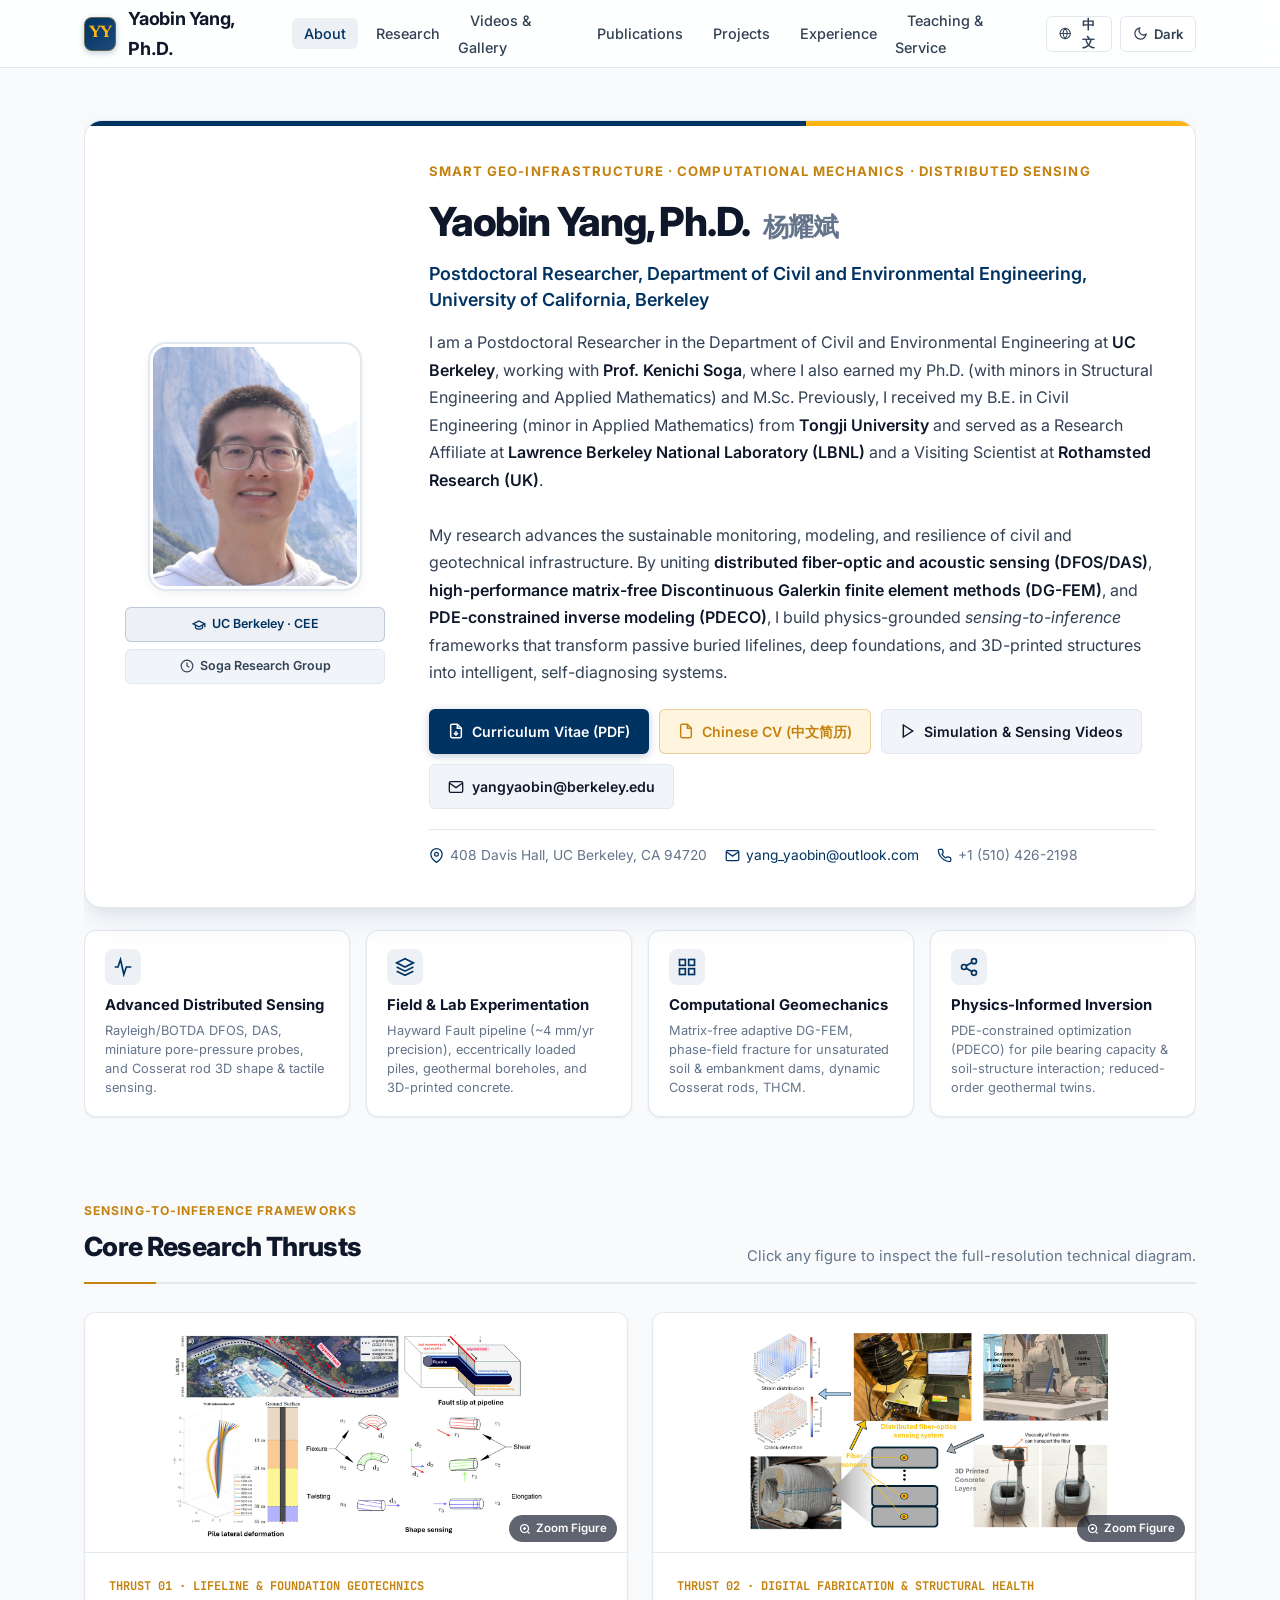
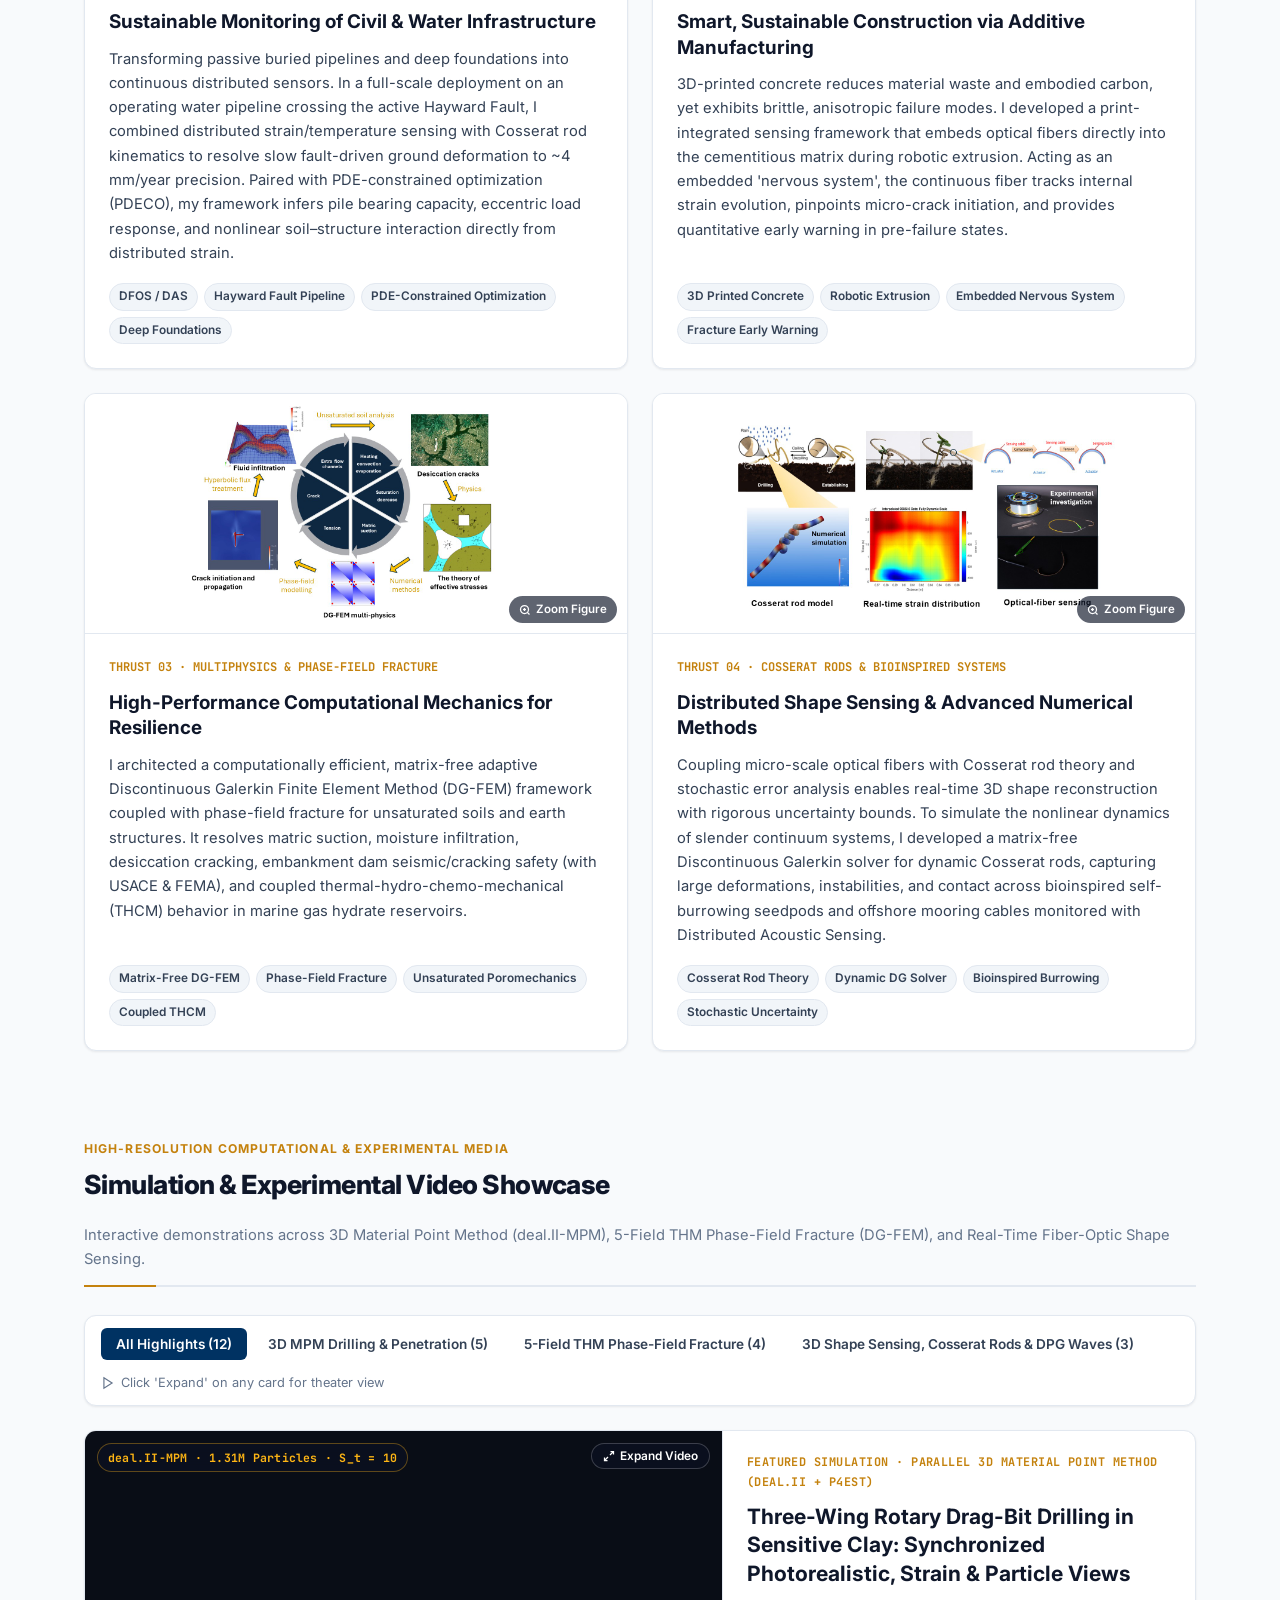
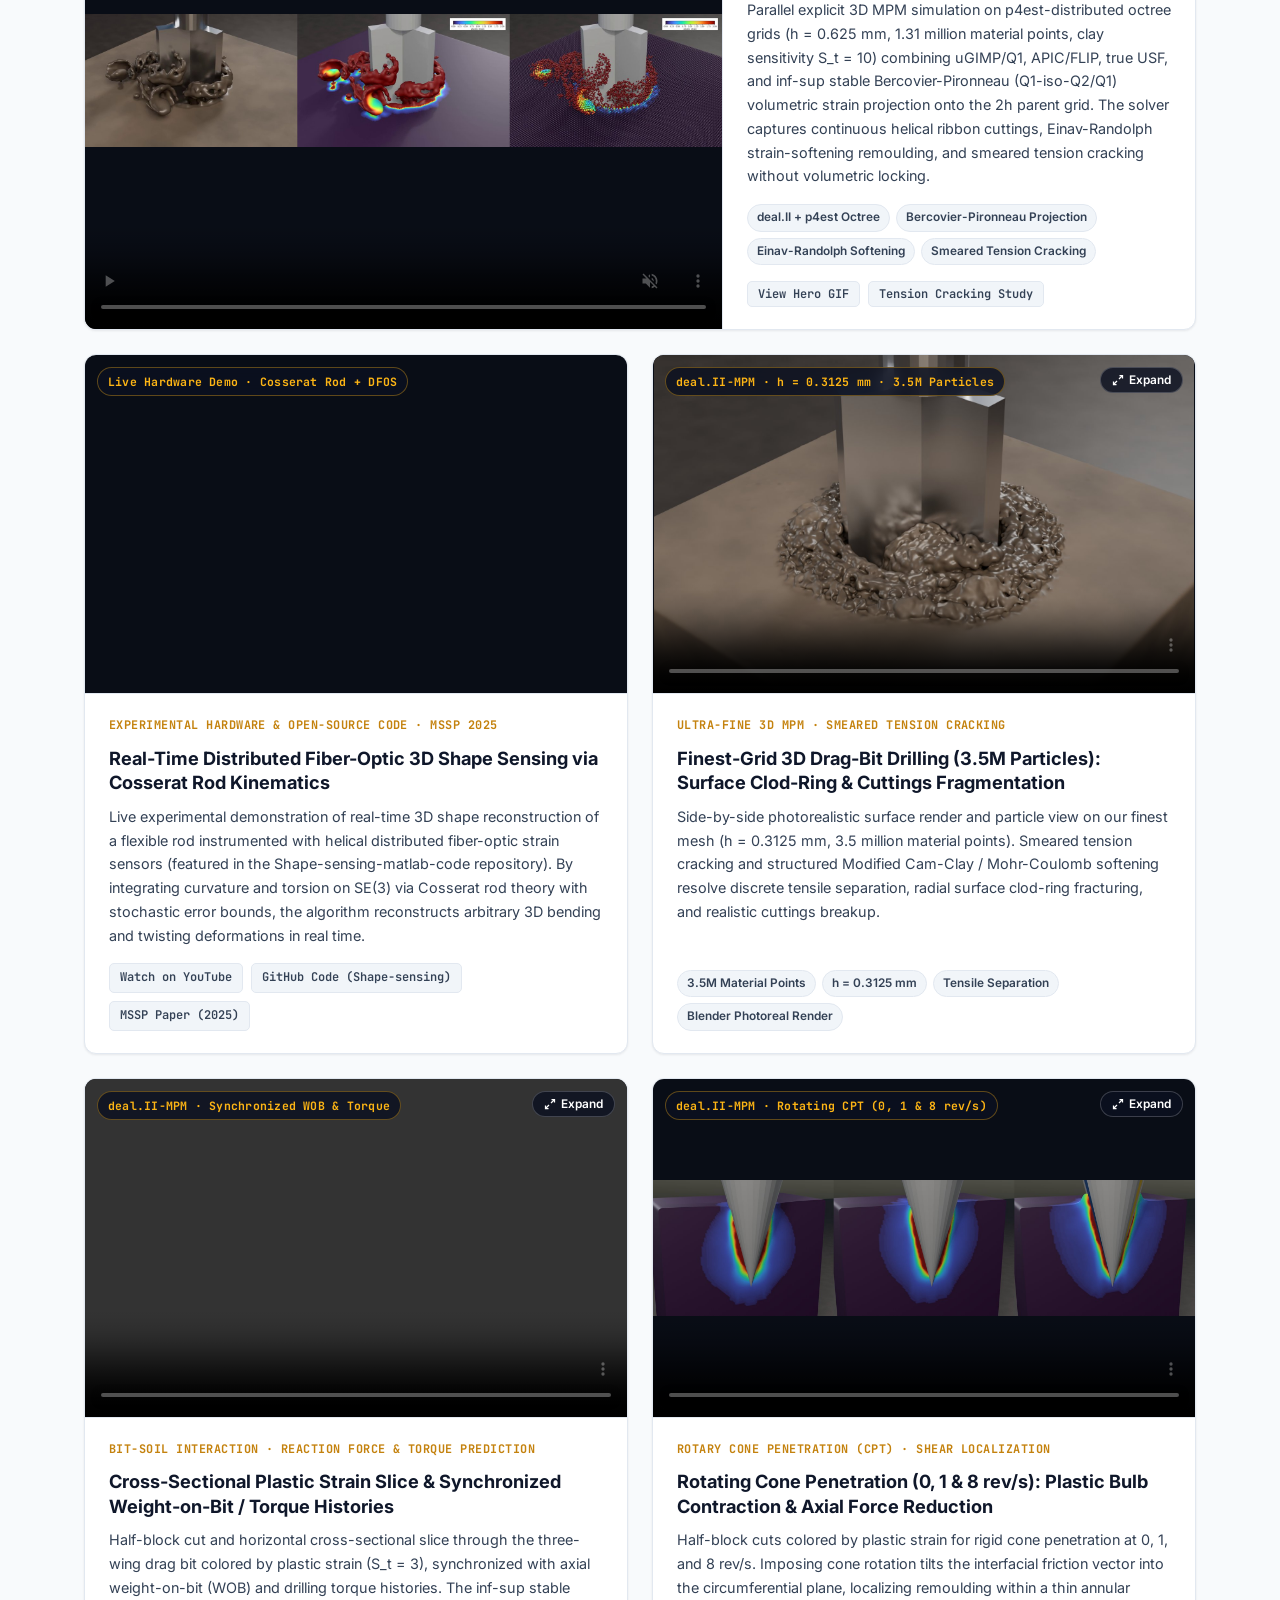
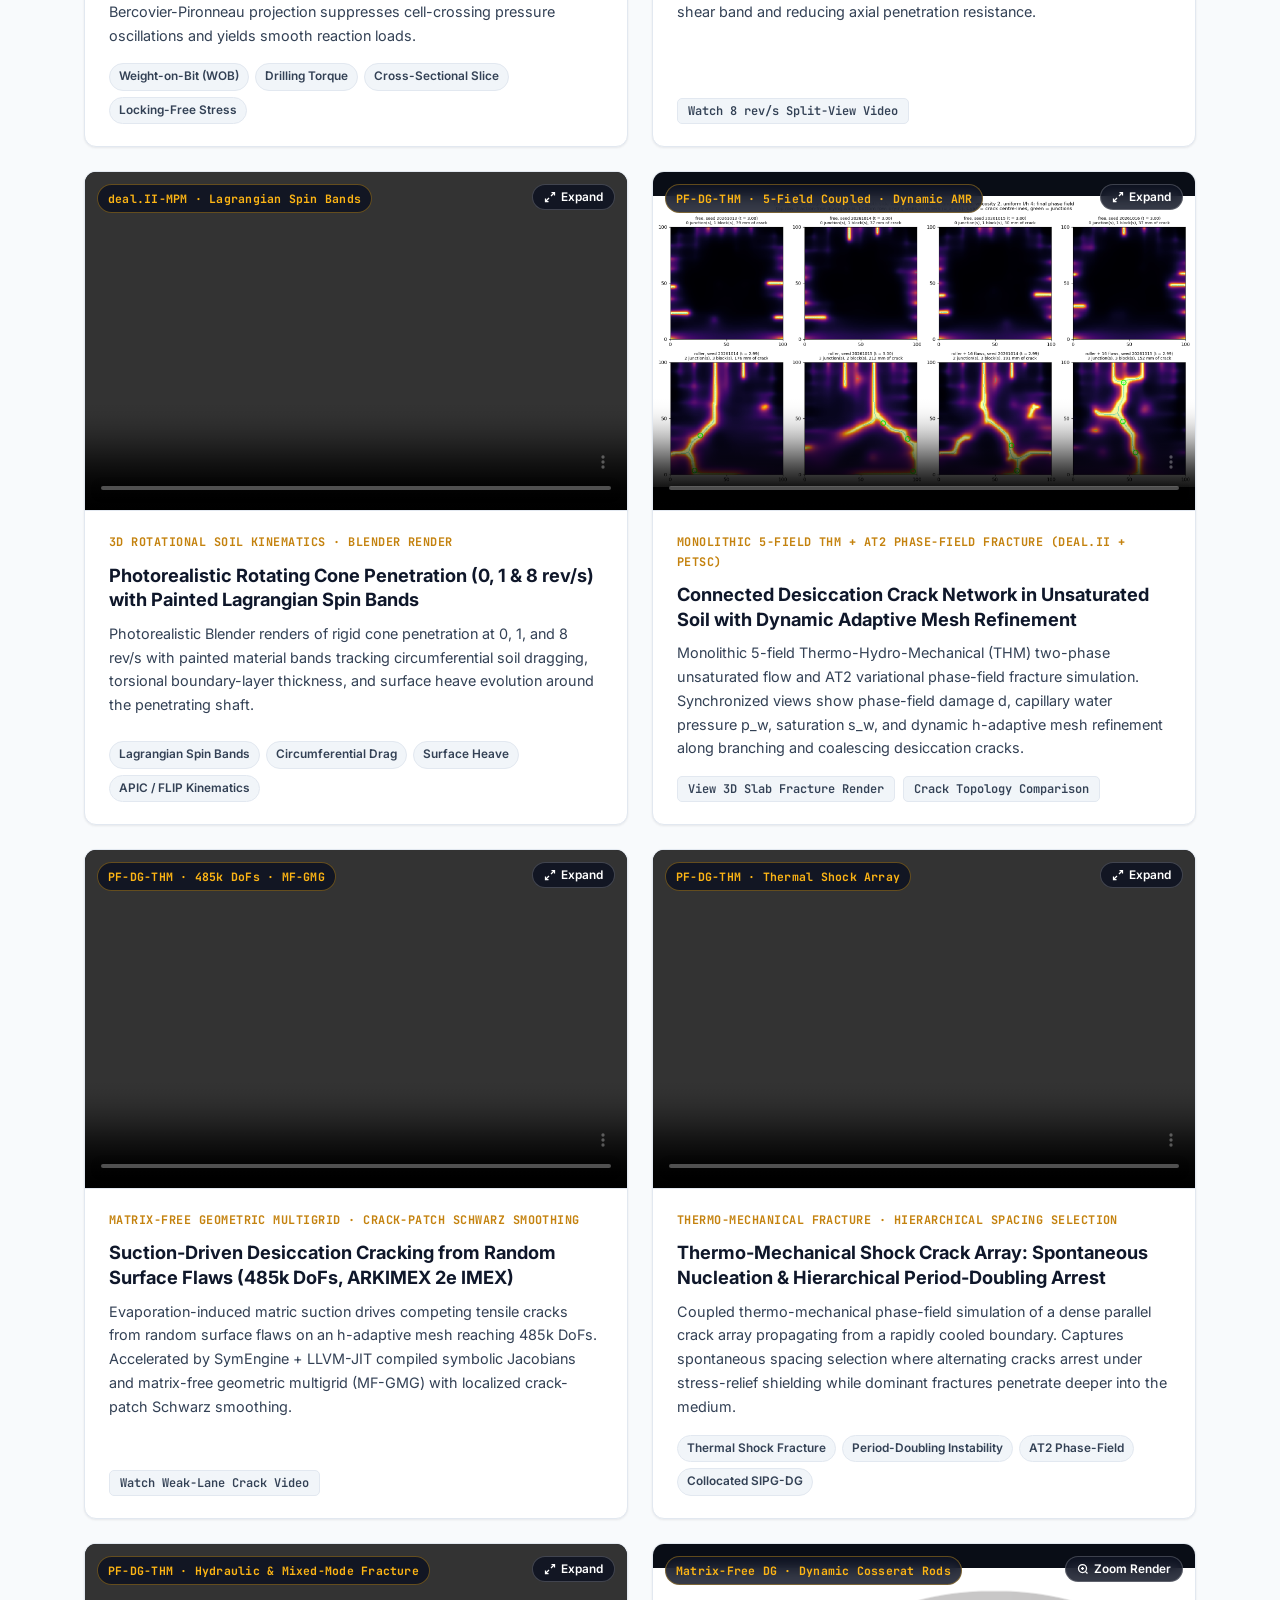
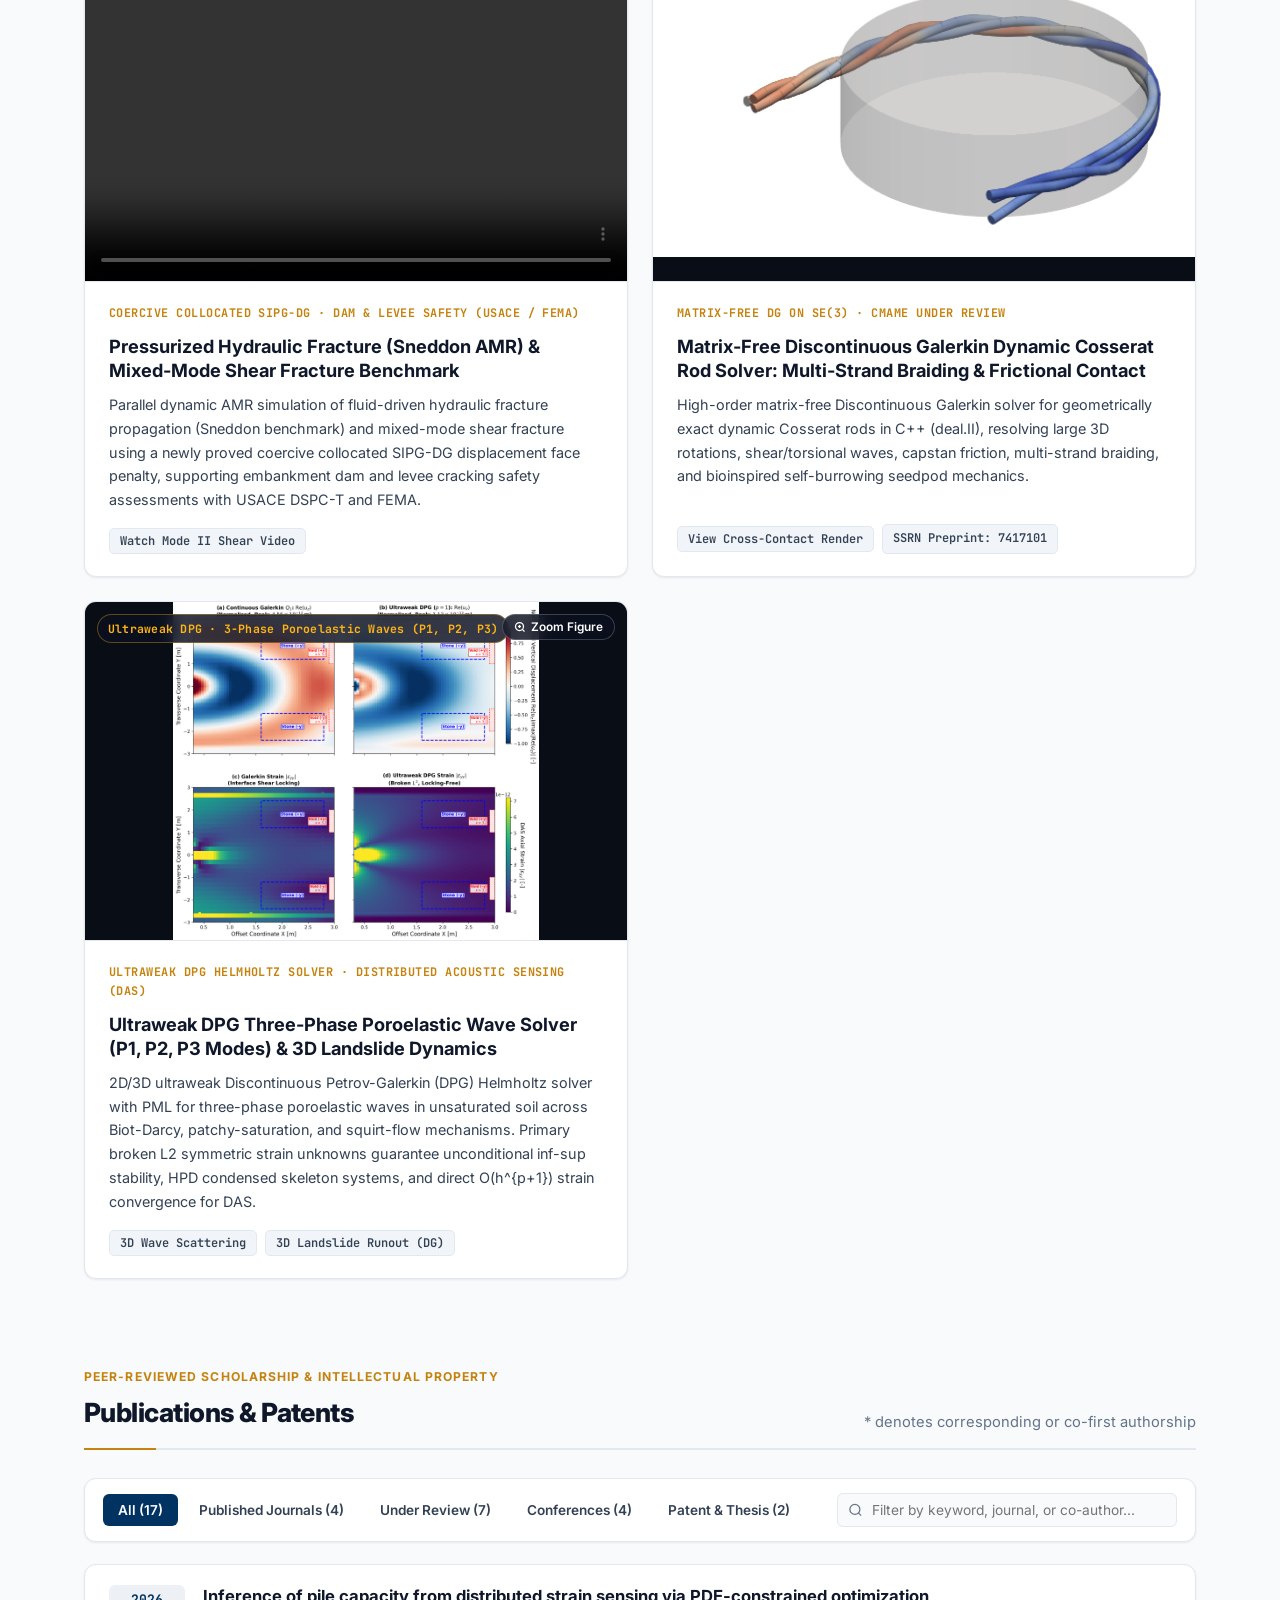
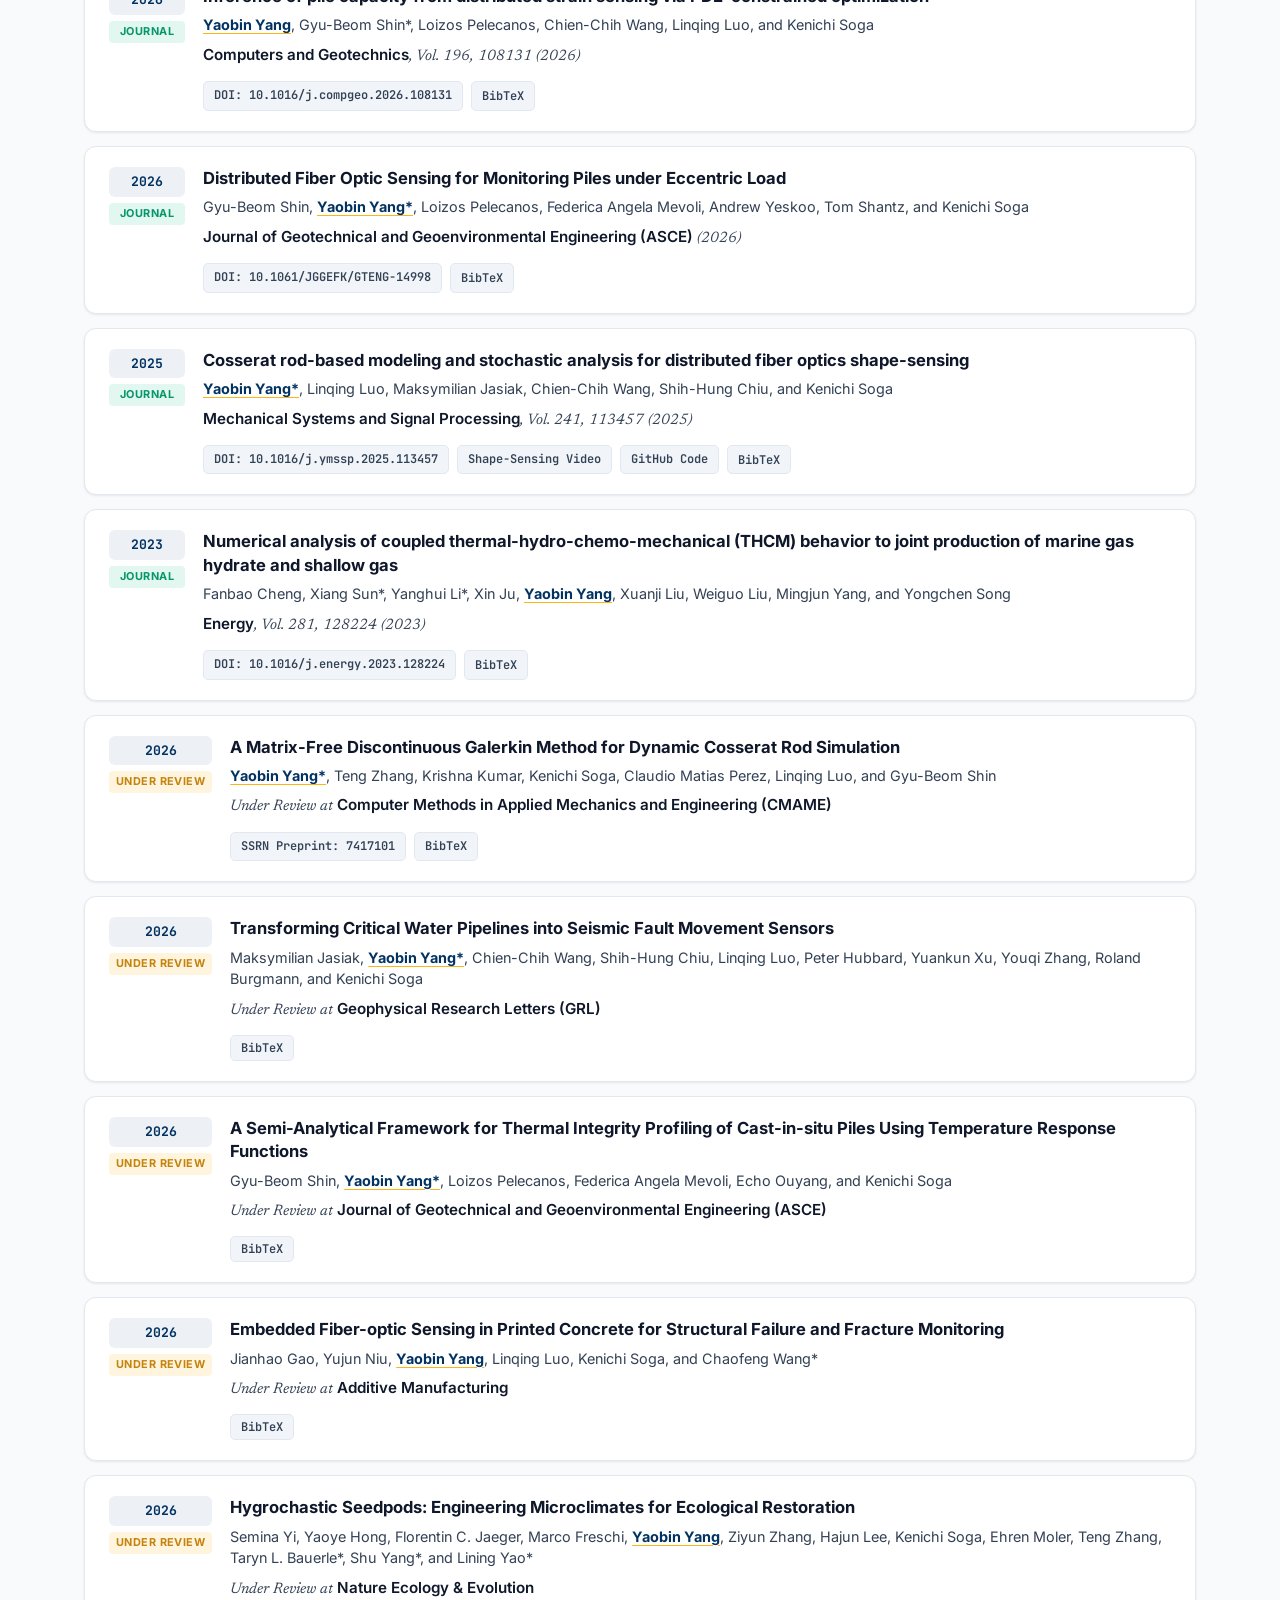
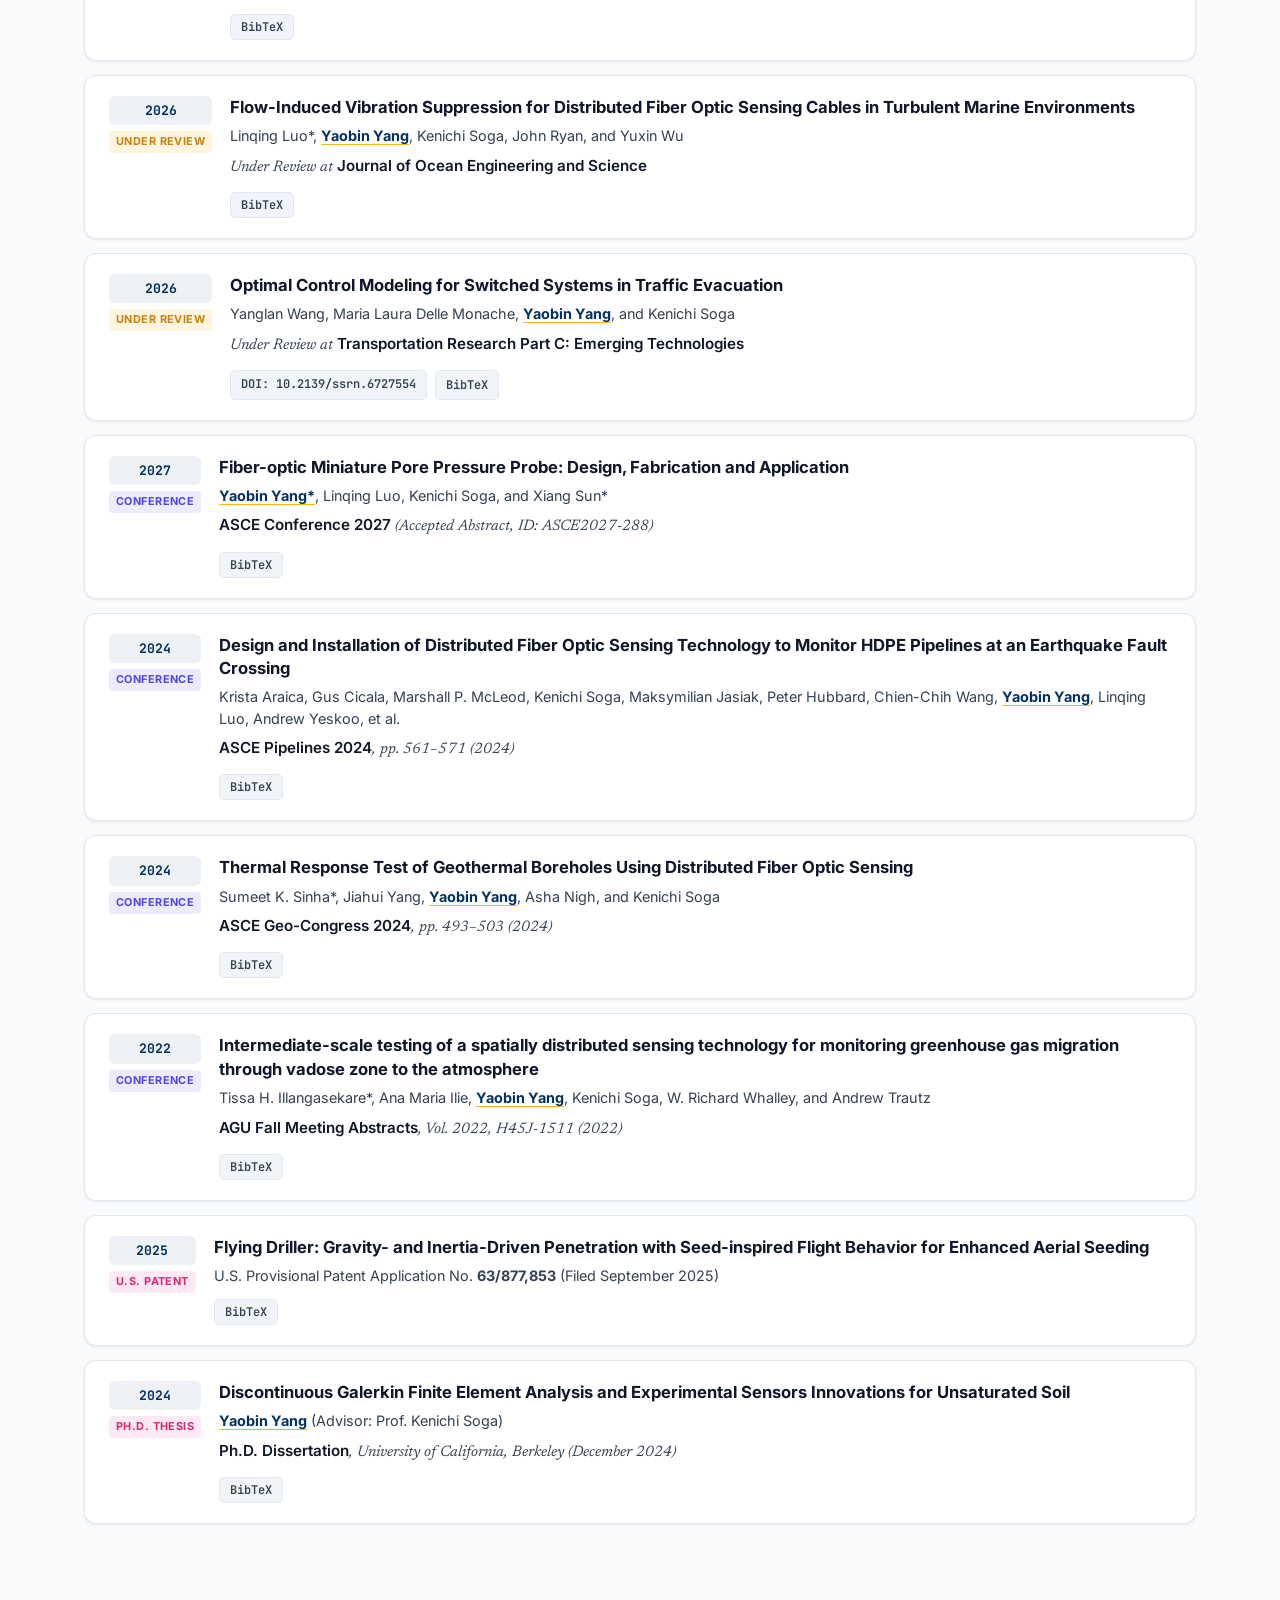
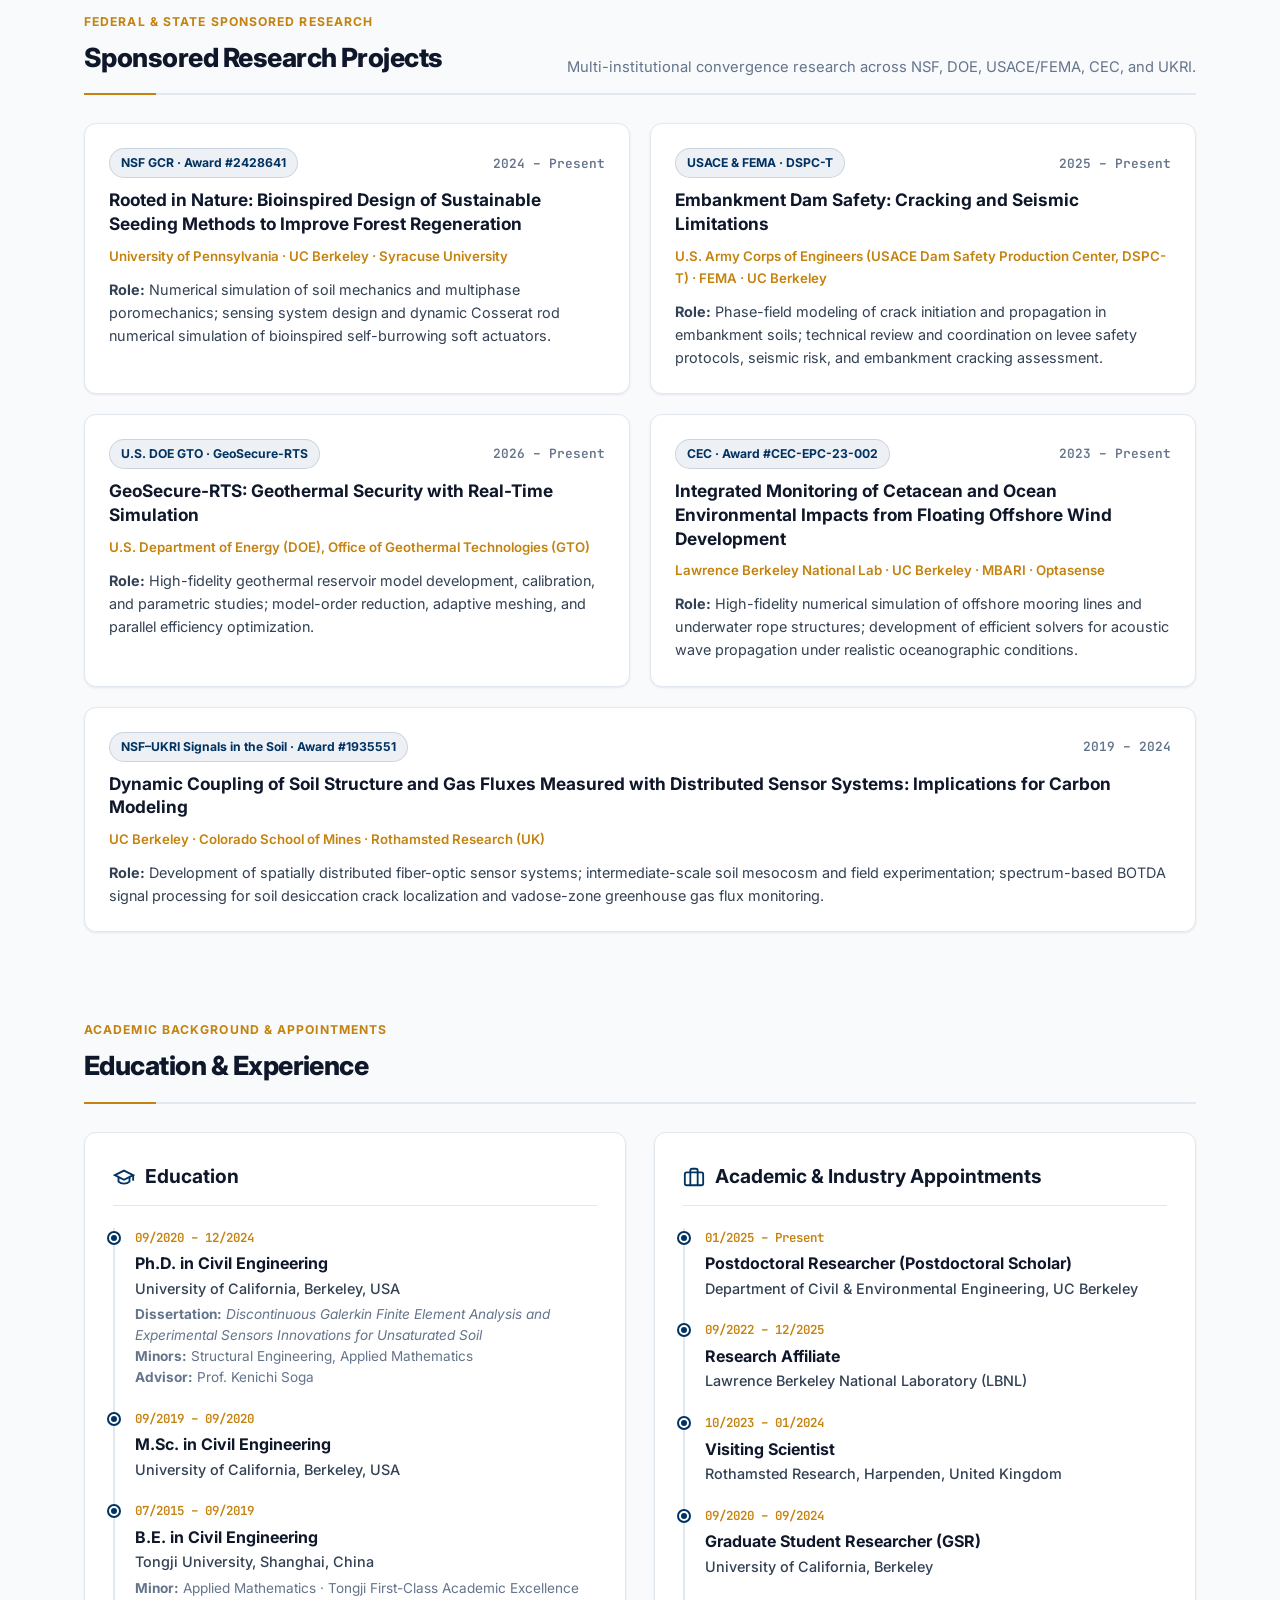
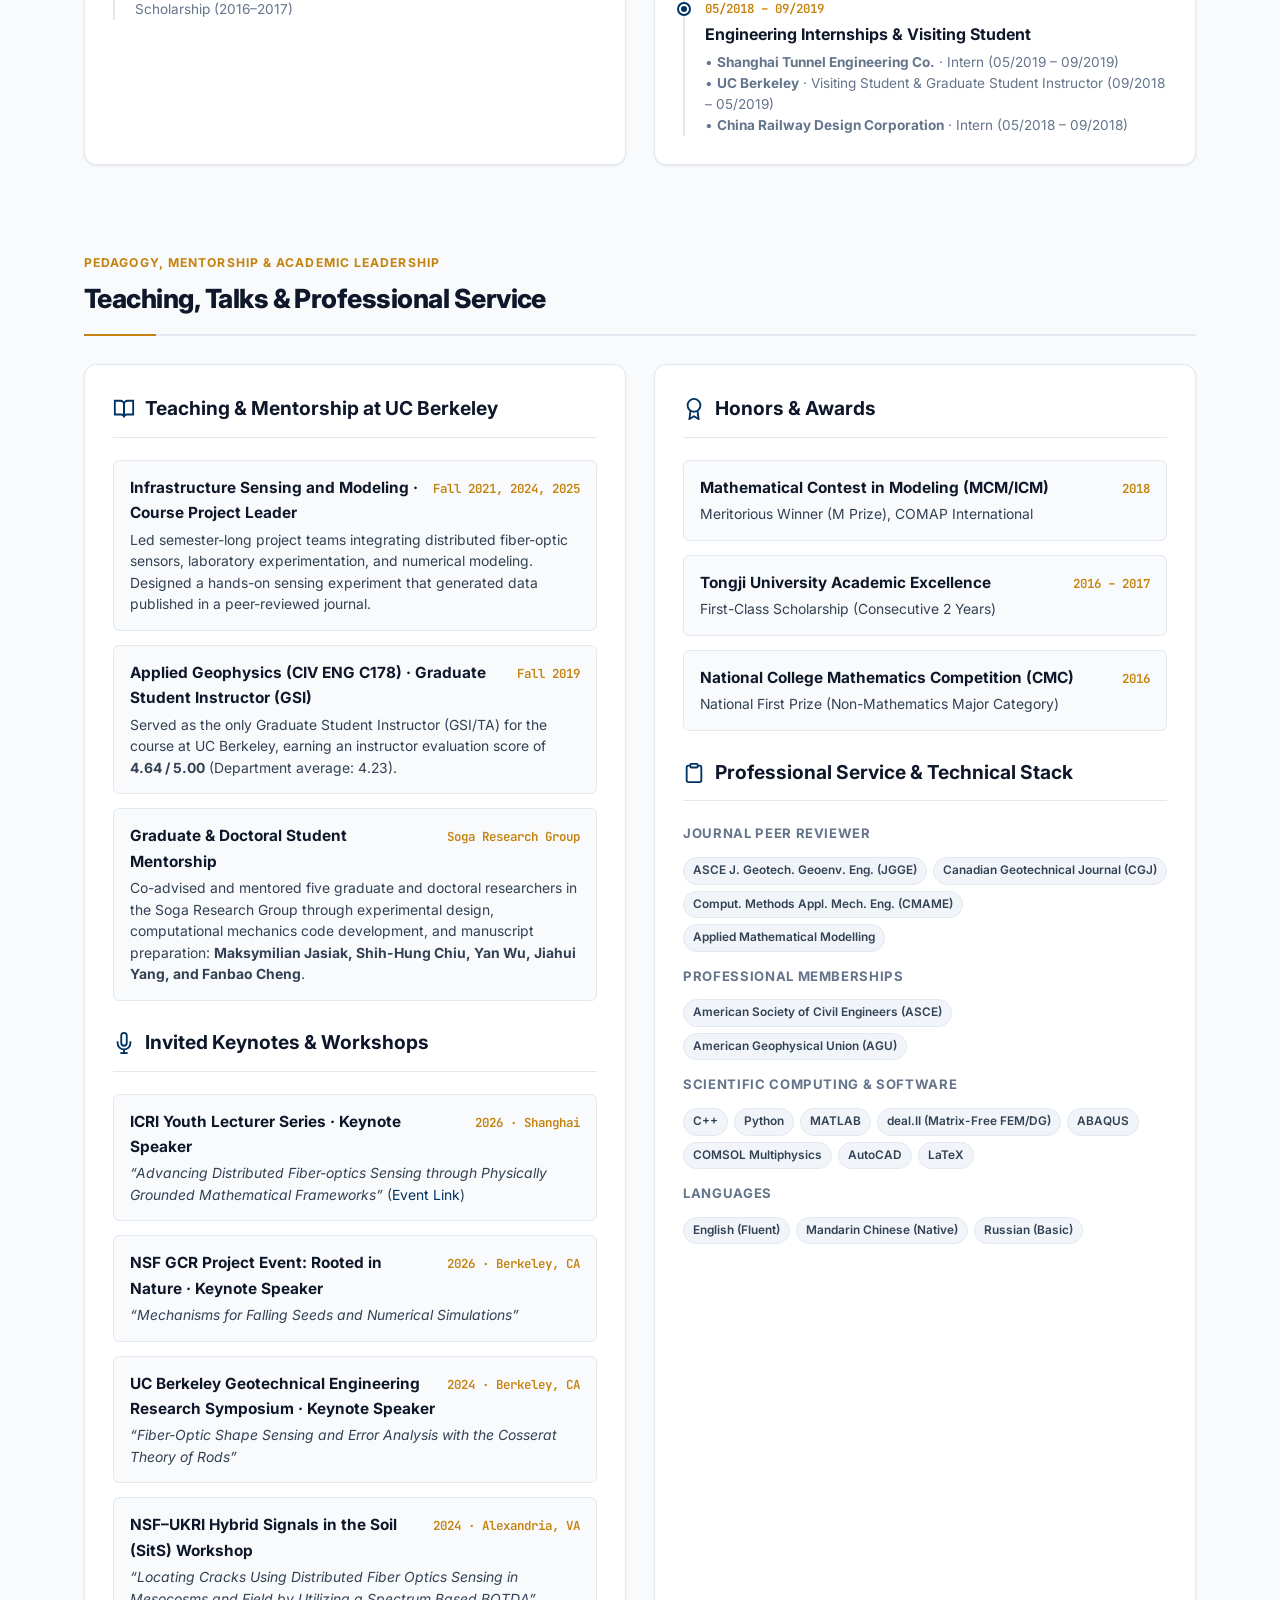
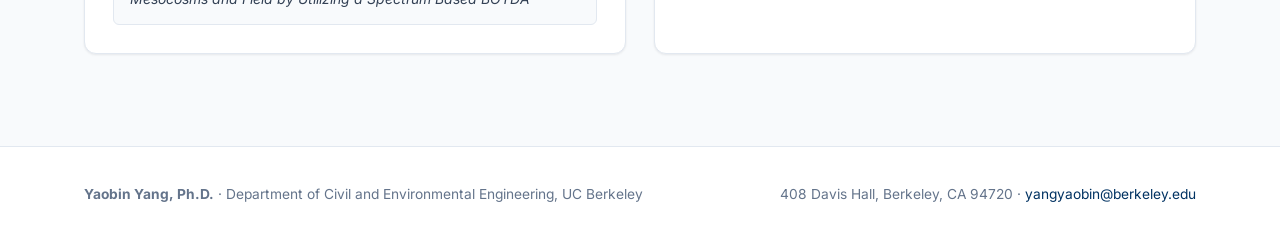
==== commit 69d9154c: "Remove in-preparation manuscripts from publications list" ====
--- a/index.html
+++ b/index.html
@@ -858,9 +858,9 @@
       <!-- Filter Tabs & Search Input -->
       <div class="pub-controls">
         <div class="pub-tabs">
-          <button type="button" class="pub-tab active" data-filter="all" data-en="All (20)" data-zh="全部 (20)">All (20)</button>
+          <button type="button" class="pub-tab active" data-filter="all" data-en="All (17)" data-zh="全部 (17)">All (17)</button>
           <button type="button" class="pub-tab" data-filter="journal" data-en="Published Journals (4)" data-zh="已发表期刊 (4)">Published Journals (4)</button>
-          <button type="button" class="pub-tab" data-filter="underreview" data-en="Under Review & In Prep (10)" data-zh="在审与在研论文 (10)">Under Review & In Prep (10)</button>
+          <button type="button" class="pub-tab" data-filter="underreview" data-en="Under Review (7)" data-zh="在审论文 (7)">Under Review (7)</button>
           <button type="button" class="pub-tab" data-filter="conference" data-en="Conferences (4)" data-zh="会议论文 (4)">Conferences (4)</button>
           <button type="button" class="pub-tab" data-filter="patent" data-en="Patent & Thesis (2)" data-zh="专利与学位论文 (2)">Patent & Thesis (2)</button>
         </div>
@@ -1056,57 +1056,6 @@
             <div class="pub-links">
               <a href="https://doi.org/10.2139/ssrn.6727554" target="_blank" rel="noopener" class="pub-btn">DOI: 10.2139/ssrn.6727554</a>
               <button type="button" class="pub-btn" data-bibtex="Wang2026OptimalControl">BibTeX</button>
-            </div>
-          </div>
-        </article>
-
-        <!-- 11b. 3D deal.II-MPM Drilling & Penetration (In Preparation) -->
-        <article class="pub-item" data-category="underreview">
-          <div class="pub-badge-col">
-            <span class="pub-year-badge">2026</span>
-            <span class="pub-type-badge underreview" data-en="In Prep" data-zh="在研论文">In Prep</span>
-          </div>
-          <div class="pub-content">
-            <h3 class="pub-title">Parallel 3D Material Point Method on Distributed Octree Grids with Bercovier-Pironneau Volumetric Projection and Tension Cracking for Rotary Drilling and Penetration in Sensitive Clay</h3>
-            <p class="pub-authors"><span class="me">Yaobin Yang*</span> and Kenichi Soga</p>
-            <p class="pub-venue">Manuscript in Preparation (<strong>deal.II-MPM Framework</strong>)</p>
-            <div class="pub-links">
-              <a href="#simulations" class="pub-btn">Simulation Videos</a>
-              <button type="button" class="pub-btn" data-bibtex="yang2026mpm">BibTeX</button>
-            </div>
-          </div>
-        </article>
-
-        <!-- 11c. Monolithic 5-Field THM + Variational Phase-Field Fracture (In Preparation) -->
-        <article class="pub-item" data-category="underreview">
-          <div class="pub-badge-col">
-            <span class="pub-year-badge">2026</span>
-            <span class="pub-type-badge underreview" data-en="In Prep" data-zh="在研论文">In Prep</span>
-          </div>
-          <div class="pub-content">
-            <h3 class="pub-title">A Monolithic 5-Field Thermo-Hydro-Mechanical and Variational Phase-Field Fracture Framework with Matrix-Free Geometric Multigrid for Unsaturated Porous Media</h3>
-            <p class="pub-authors"><span class="me">Yaobin Yang*</span> and Kenichi Soga</p>
-            <p class="pub-venue">Manuscript in Preparation (<strong>PF-DG-THM Framework</strong>)</p>
-            <div class="pub-links">
-              <a href="#simulations" class="pub-btn">Simulation Videos</a>
-              <button type="button" class="pub-btn" data-bibtex="yang2026pf_thm">BibTeX</button>
-            </div>
-          </div>
-        </article>
-
-        <!-- 11d. Ultraweak DPG Three-Phase Poroelastic Wave Solver (In Preparation for IJNME) -->
-        <article class="pub-item" data-category="underreview">
-          <div class="pub-badge-col">
-            <span class="pub-year-badge">2026</span>
-            <span class="pub-type-badge underreview" data-en="In Prep" data-zh="在研论文">In Prep</span>
-          </div>
-          <div class="pub-content">
-            <h3 class="pub-title">An Ultraweak Discontinuous Petrov-Galerkin Helmholtz Solver for Three-Phase Poroelastic Wave Propagation in Unsaturated Soil</h3>
-            <p class="pub-authors"><span class="me">Yaobin Yang*</span> and Kenichi Soga</p>
-            <p class="pub-venue">In Preparation for <strong>International Journal for Numerical Methods in Engineering (IJNME)</strong></p>
-            <div class="pub-links">
-              <a href="#simulations" class="pub-btn">Wavefield Figure</a>
-              <button type="button" class="pub-btn" data-bibtex="yang2026dpg">BibTeX</button>
             </div>
           </div>
         </article>
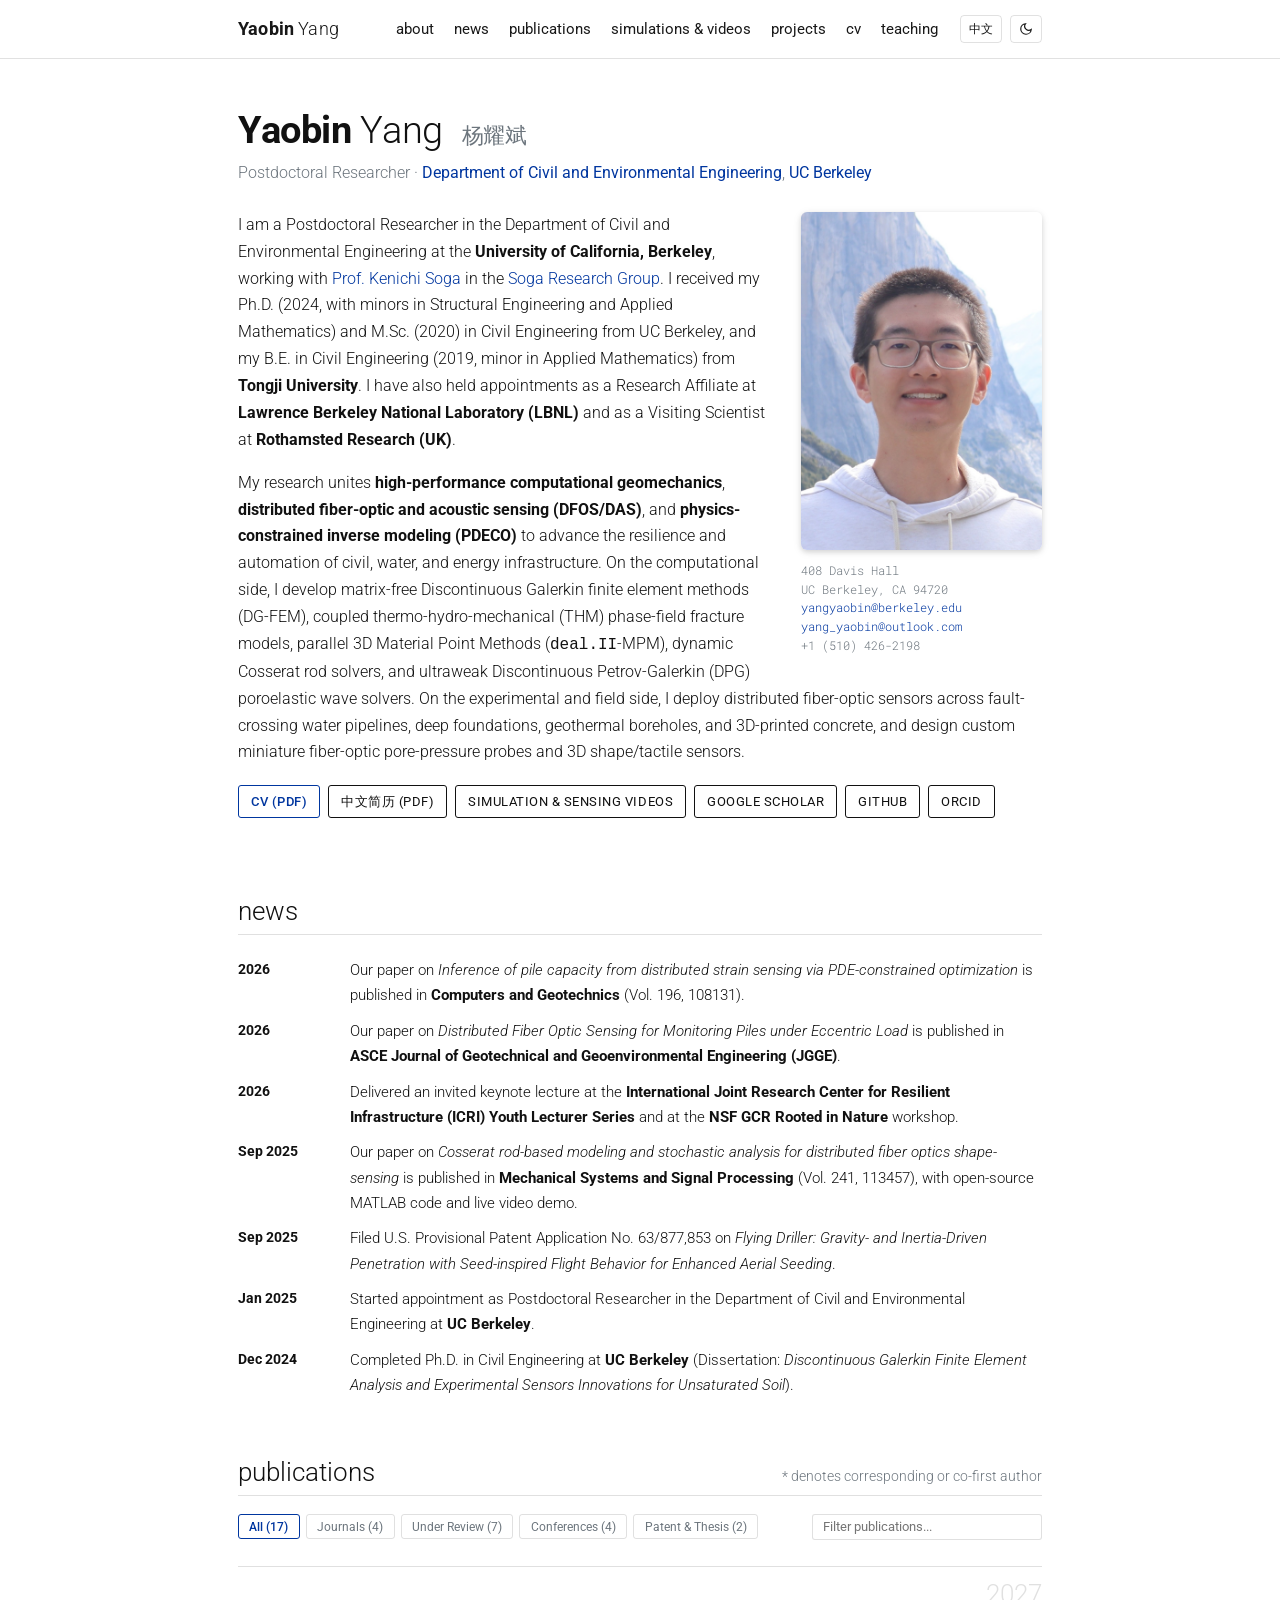
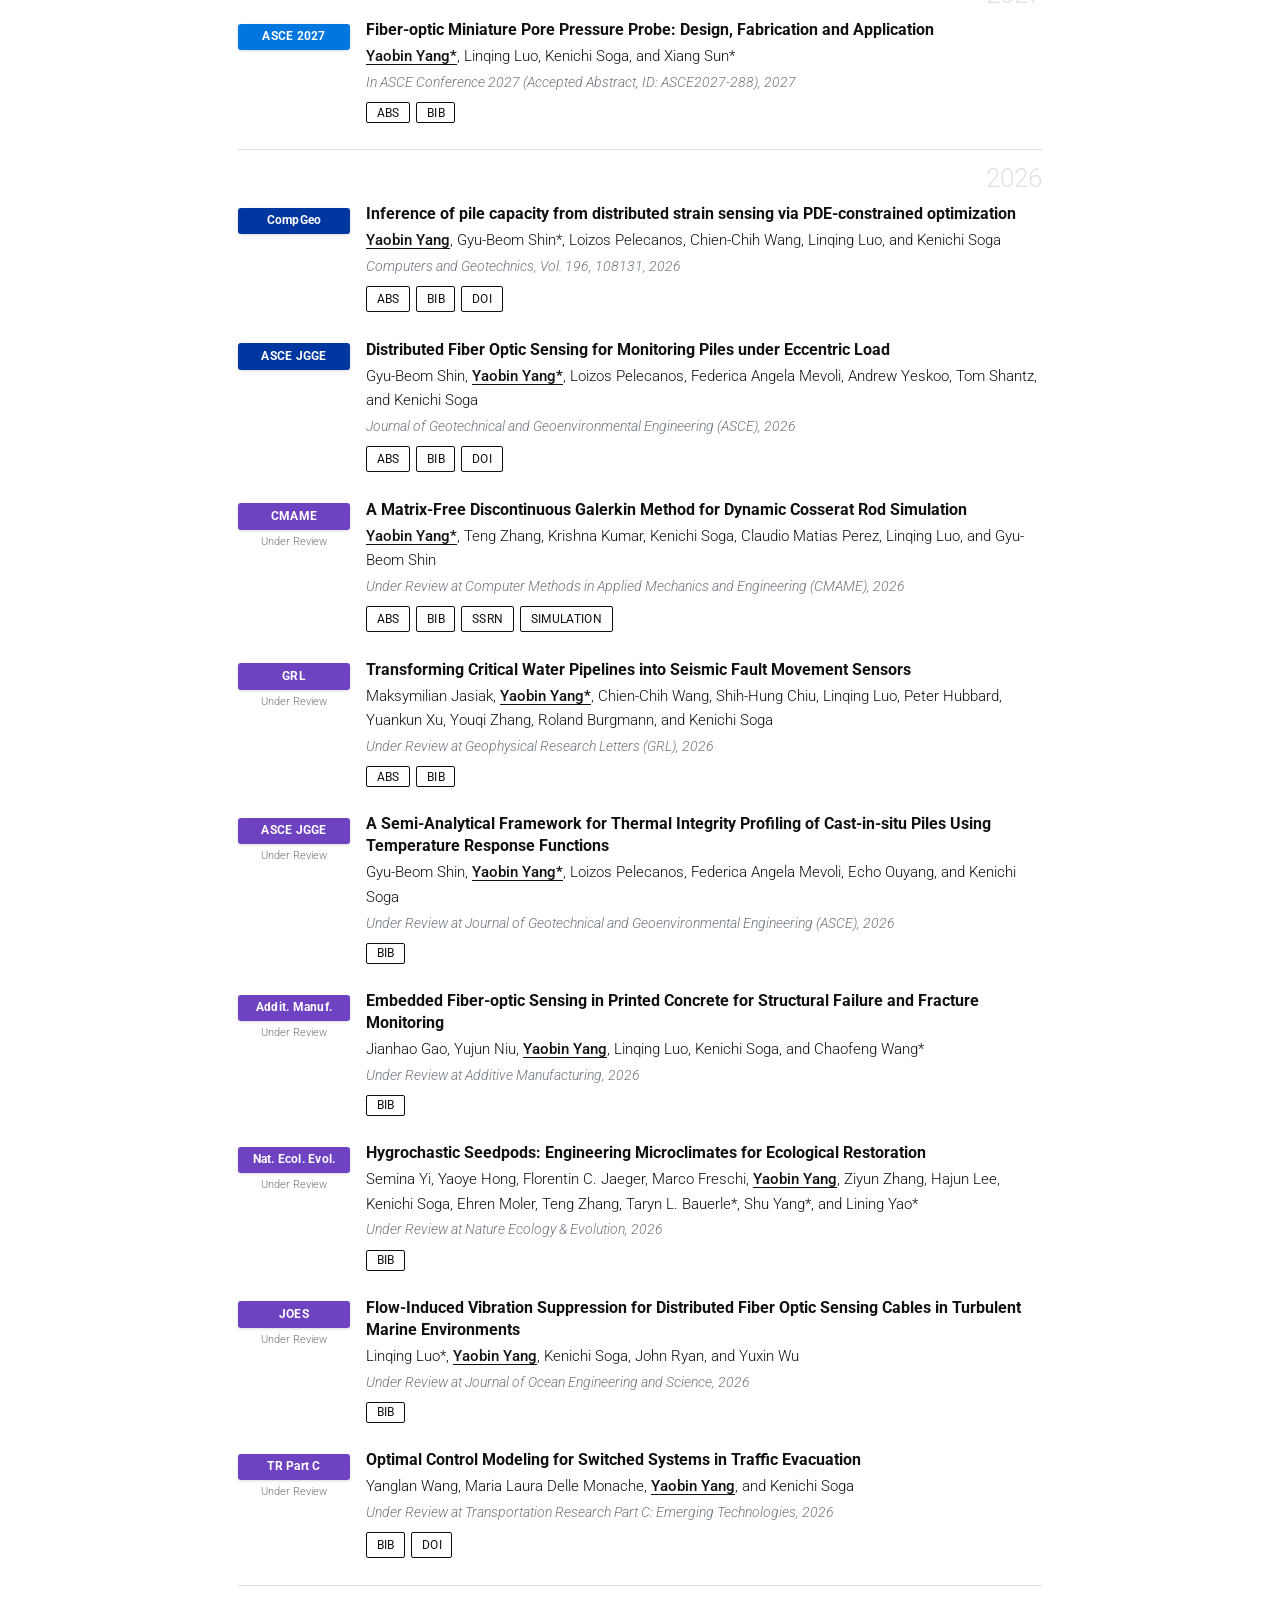
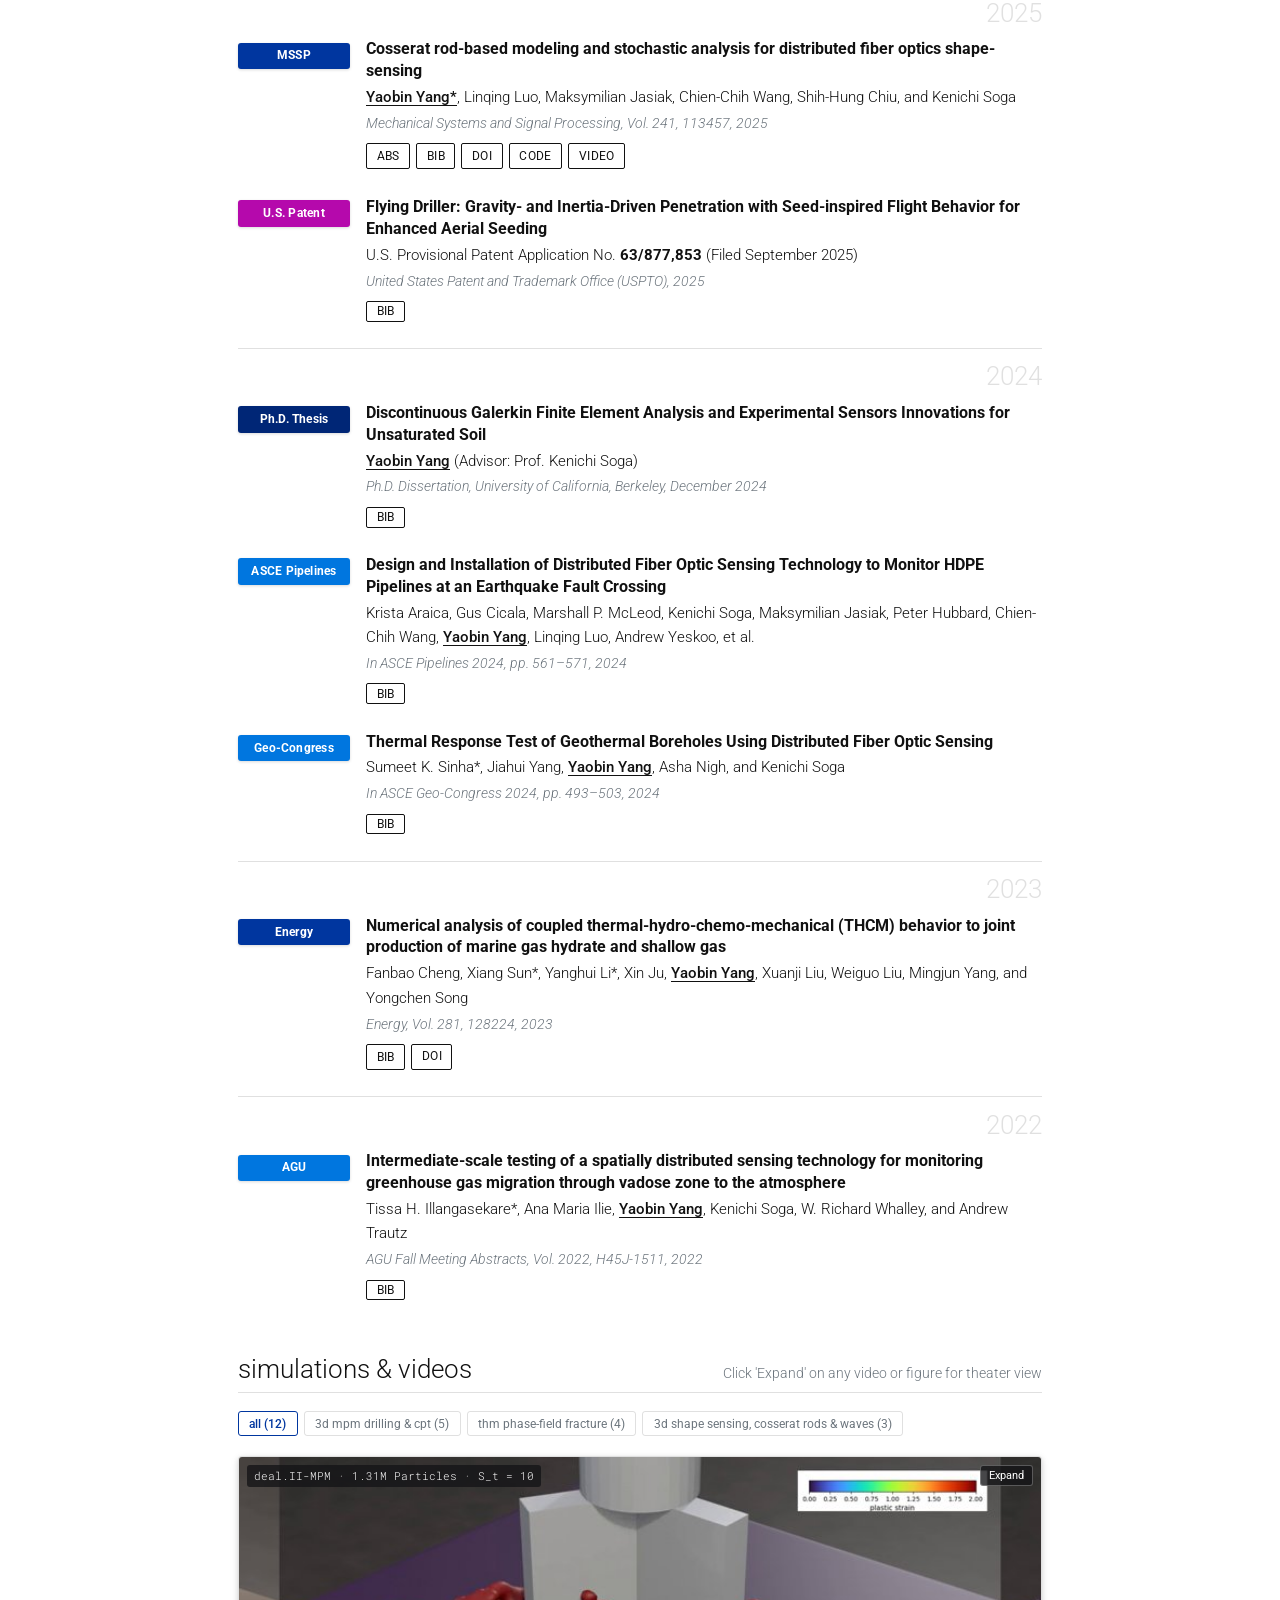
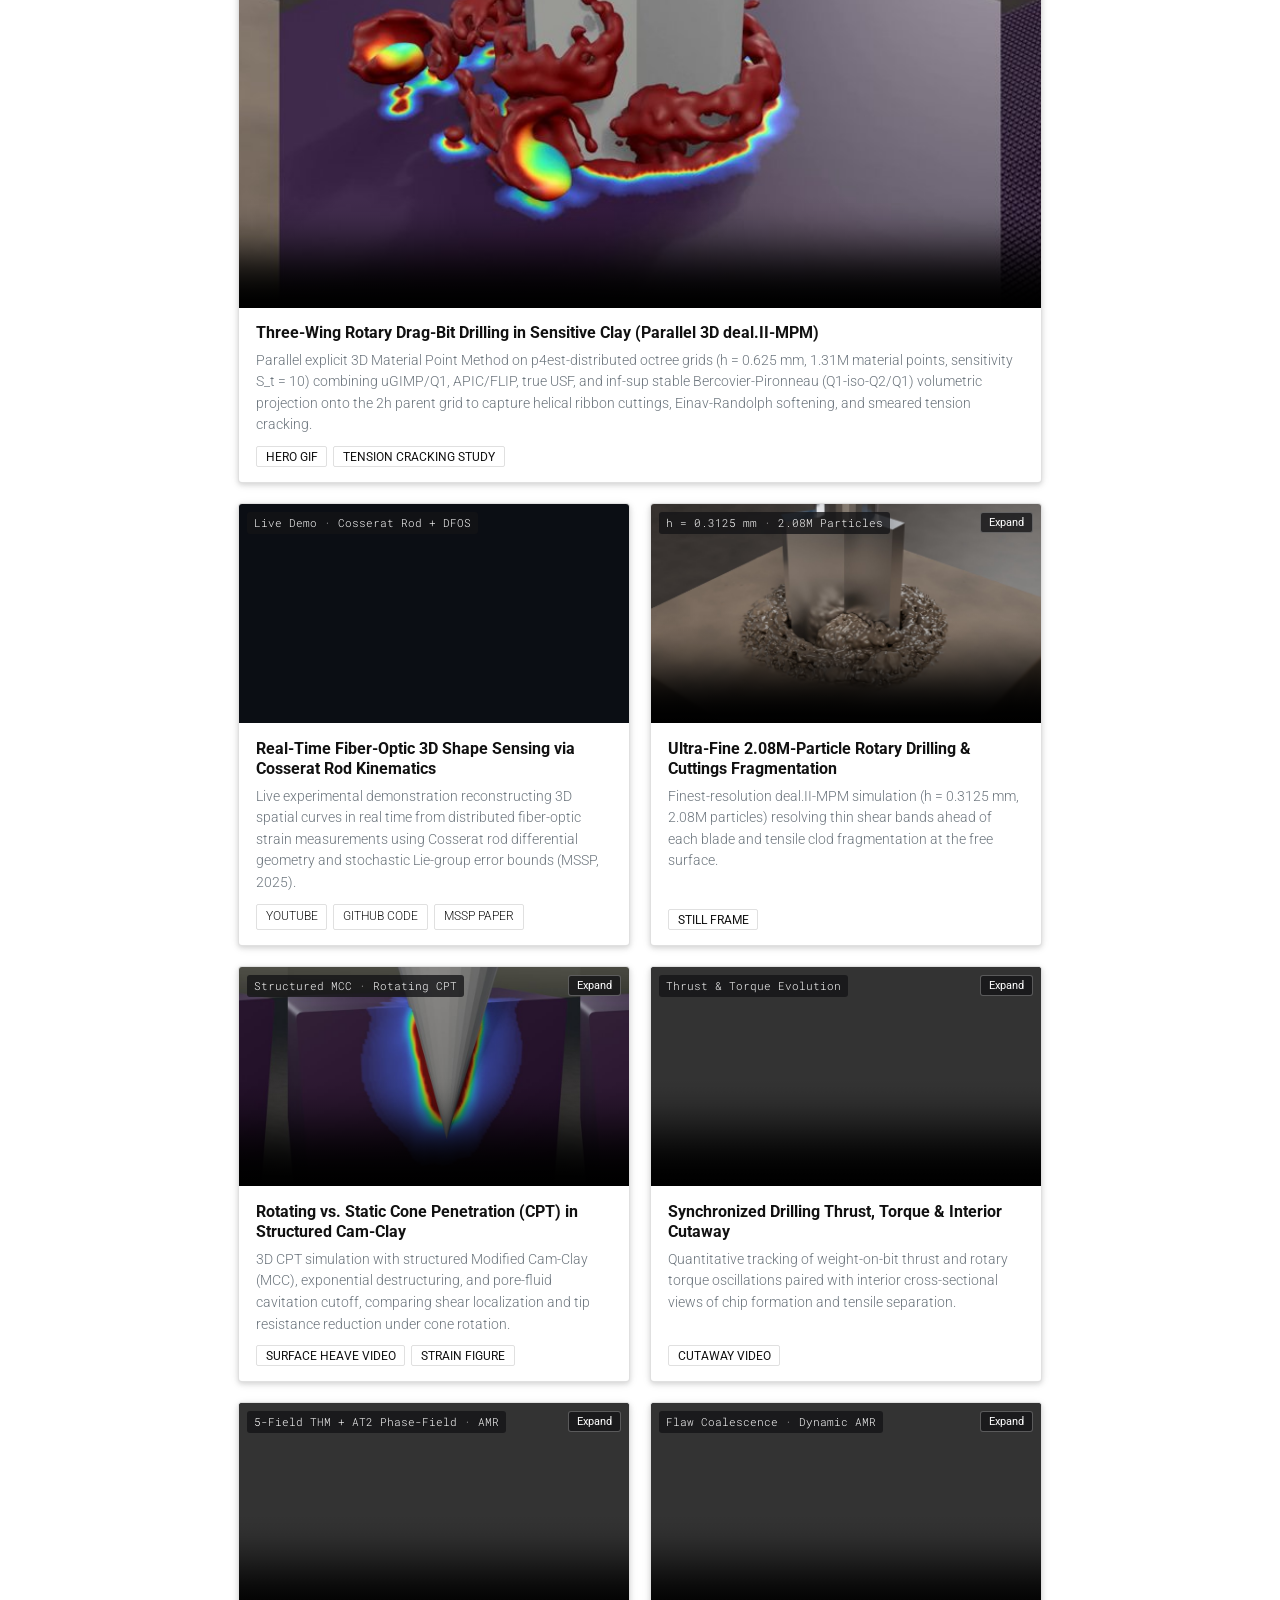
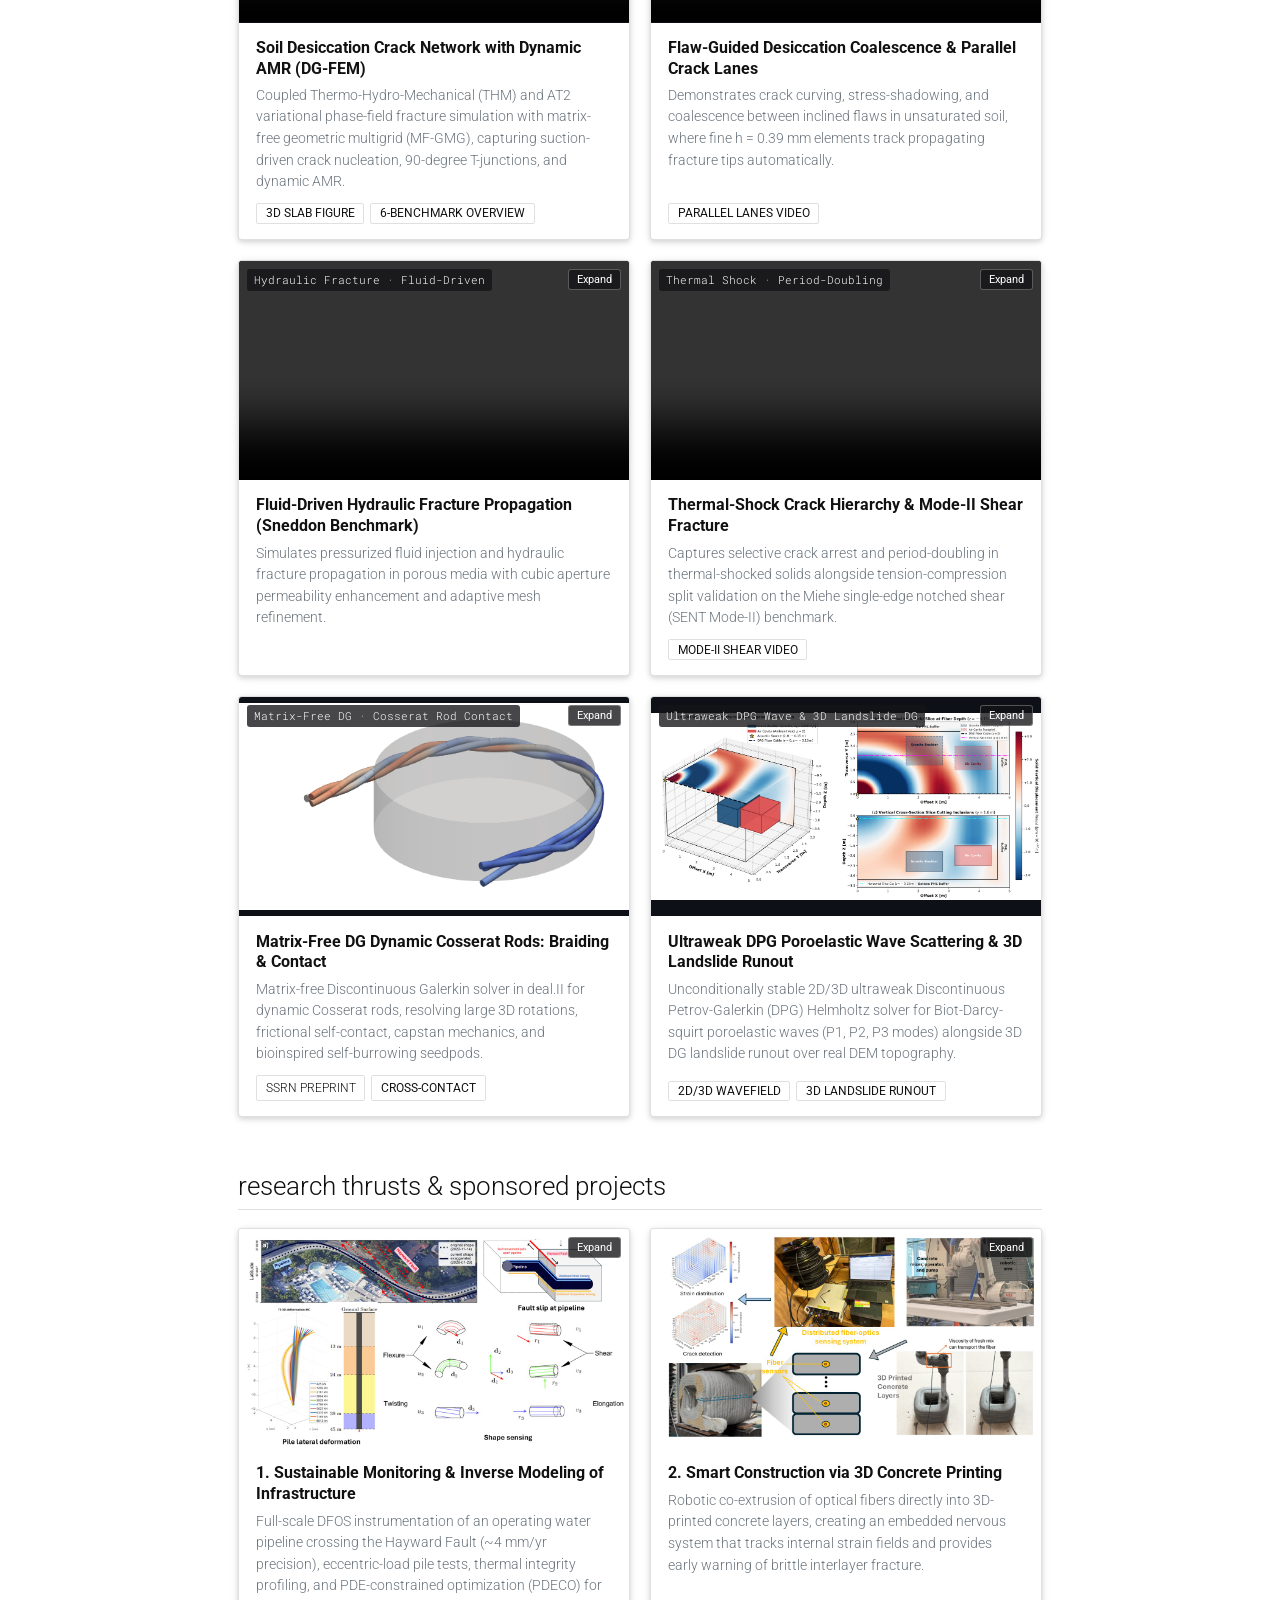
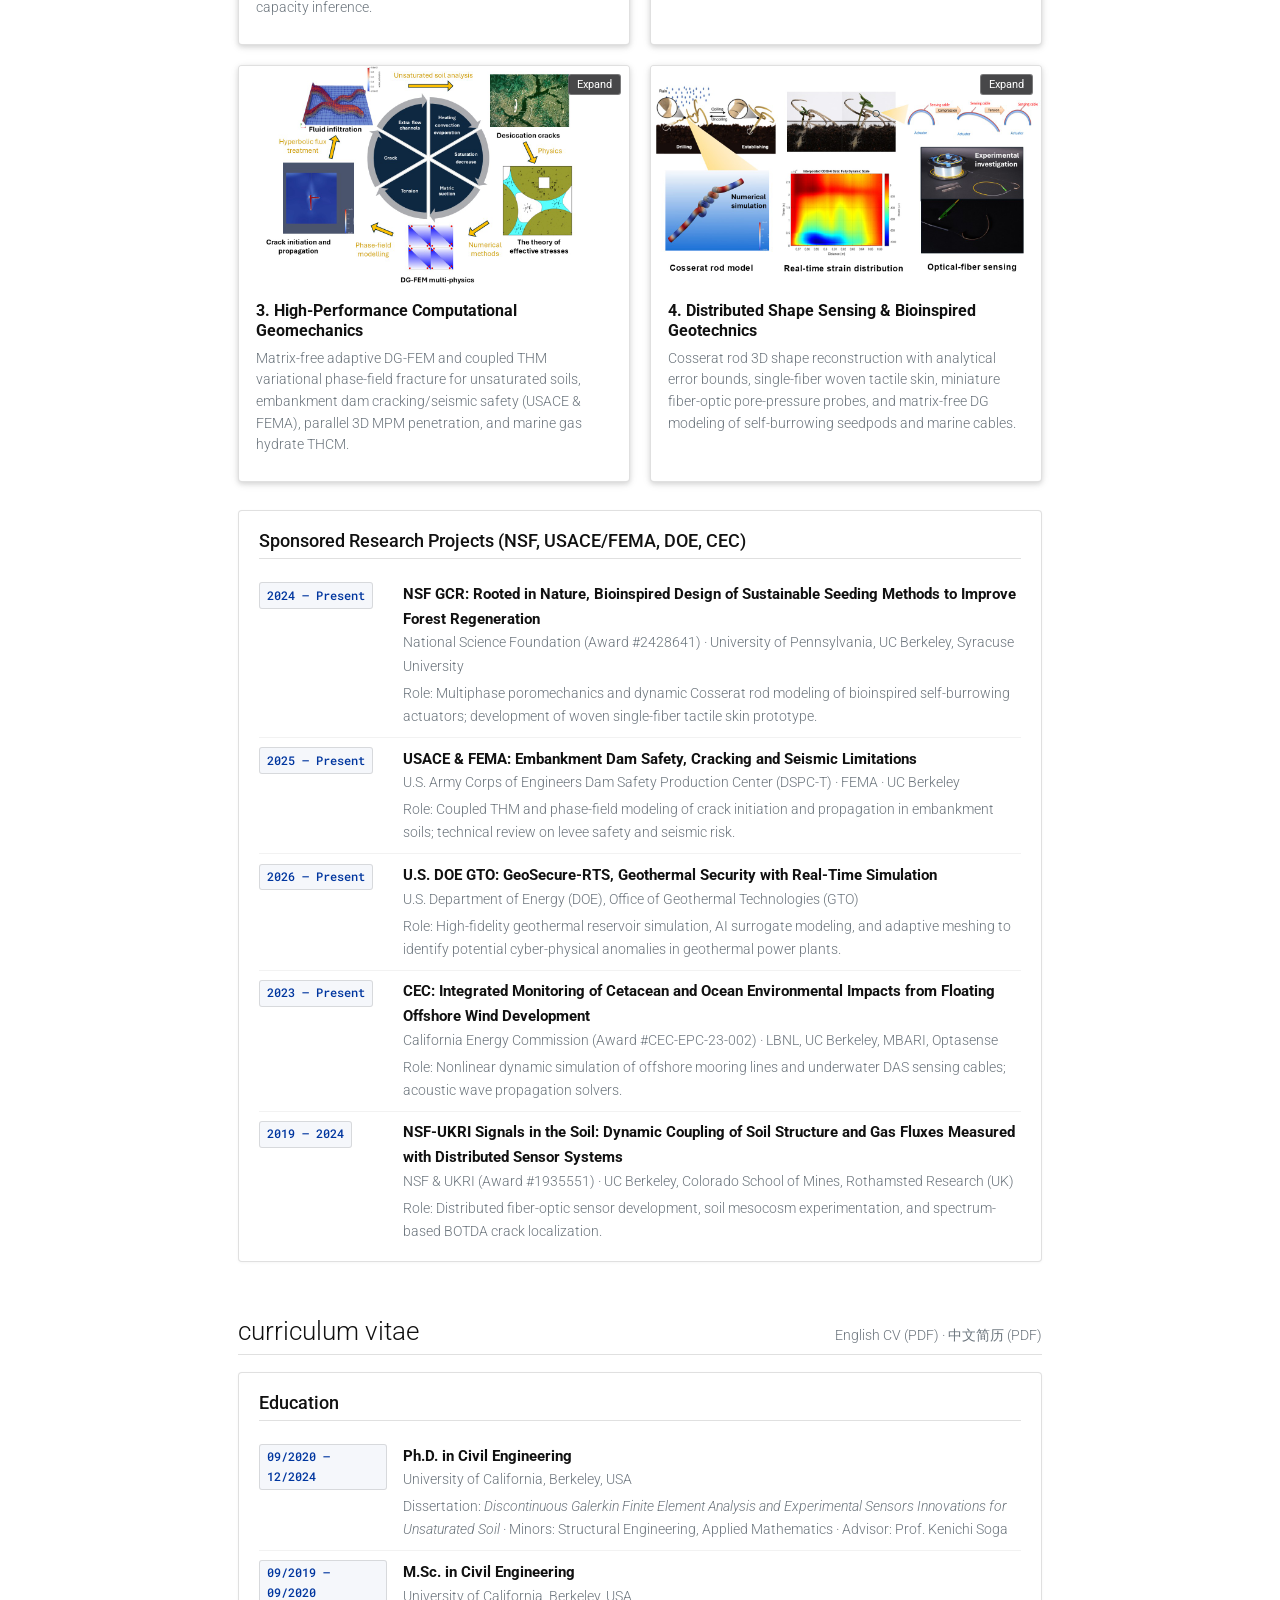
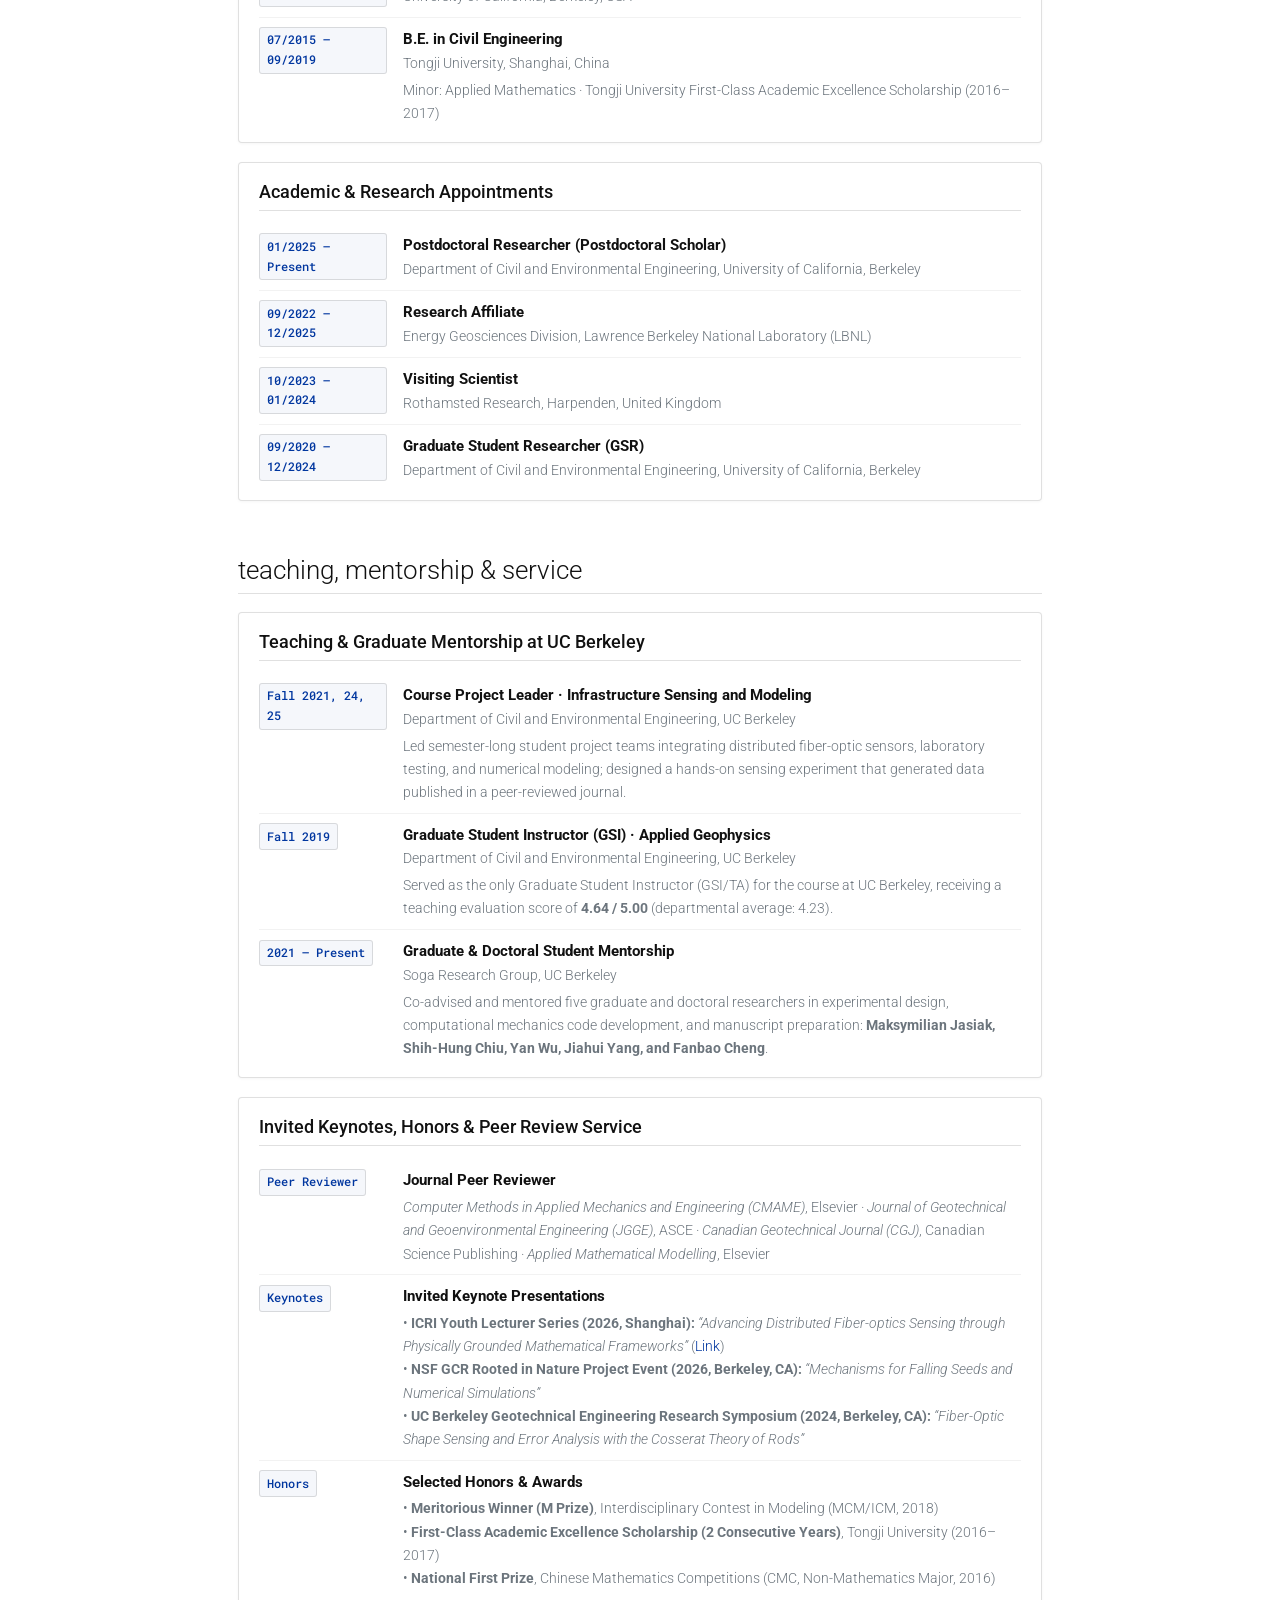
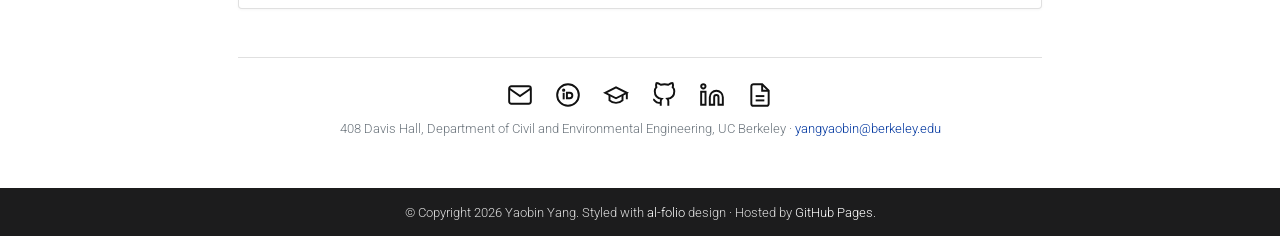
==== commit 6cdb1217: "Redesign academic website with al-folio template layout" ====
--- a/index.html
+++ b/index.html
@@ -1,1613 +1,1379 @@
 <!DOCTYPE html>
-<html lang="en" data-theme="light" data-lang="en">
+<html lang="en" data-theme="light">
 <head>
   <meta charset="UTF-8" />
   <meta name="viewport" content="width=device-width, initial-scale=1.0" />
-  <title>Yaobin Yang, Ph.D. | UC Berkeley · Distributed Sensing & Computational Geomechanics</title>
-  <meta name="description" content="Academic homepage of Dr. Yaobin Yang, Postdoctoral Scholar in Civil and Environmental Engineering at UC Berkeley. Research in distributed fiber-optic sensing (DFOS/DAS), computational geomechanics (DG-FEM, MPM, DPG), physics-constrained inverse modeling, and smart infrastructure." />
-  <meta name="keywords" content="Yaobin Yang, UC Berkeley, Geotechnical Engineering, Distributed Fiber Optic Sensing, DFOS, DAS, Discontinuous Galerkin, DG-FEM, Material Point Method, MPM, DPG, Cosserat Rod, PDE-Constrained Optimization, Smart Infrastructure" />
+  <title>Yaobin Yang | 杨耀斌 · UC Berkeley</title>
+  <meta name="description" content="Academic homepage of Dr. Yaobin Yang, Postdoctoral Researcher in Civil and Environmental Engineering at UC Berkeley. Distributed Fiber-Optic Sensing (DFOS/DAS), High-Performance Computational Geomechanics (DG-FEM, MPM), and Inverse Modeling." />
   <meta name="author" content="Yaobin Yang" />
 
-  <!-- Google Fonts -->
+  <!-- Google Fonts (al-folio typography: Roboto, Roboto Slab, Roboto Mono) -->
   <link rel="preconnect" href="https://fonts.googleapis.com" />
   <link rel="preconnect" href="https://fonts.gstatic.com" crossorigin />
-  <link href="https://fonts.googleapis.com/css2?family=Inter:wght@400;500;600;700;800&family=JetBrains+Mono:wght@500;600;700&family=Newsreader:ital,opsz,wght@0,6..72,500;0,6..72,600;1,6..72,400&display=swap" rel="stylesheet" />
-
-  <!-- Stylesheet -->
+  <link href="https://fonts.googleapis.com/css2?family=Roboto+Mono:wght@400;500&family=Roboto+Slab:wght@300;400;500;700&family=Roboto:ital,wght@0,300;0,400;0,500;0,700;1,300;1,400&display=swap" rel="stylesheet" />
+
+  <!-- al-folio Stylesheet -->
   <link rel="stylesheet" href="assets/css/style.css" />
 </head>
 <body>
 
   <!-- ========================================================================
-       Top Sticky Navigation Bar
+       Fixed Top Navbar (al-folio style)
        ======================================================================== -->
   <header class="navbar">
-    <div class="nav-inner">
-      <a href="#about" class="nav-brand">
-        <span class="brand-monogram">YY</span>
-        <span data-en="Yaobin Yang, Ph.D." data-zh="杨耀斌 博士">Yaobin Yang, Ph.D.</span>
+    <div class="navbar-inner">
+      <a class="navbar-brand" href="#about">
+        <span class="font-weight-bold">Yaobin</span> Yang
       </a>
 
-      <nav>
-        <ul class="nav-links" id="nav-links">
-          <li><a href="#about" class="active" data-en="About" data-zh="关于我">About</a></li>
-          <li><a href="#research" data-en="Research" data-zh="研究方向">Research</a></li>
-          <li><a href="#simulations" data-en="Videos & Gallery" data-zh="仿真与实验视频">Videos & Gallery</a></li>
-          <li><a href="#publications" data-en="Publications" data-zh="学术论文">Publications</a></li>
-          <li><a href="#projects" data-en="Projects" data-zh="科研项目">Projects</a></li>
-          <li><a href="#experience" data-en="Experience" data-zh="教育与履历">Experience</a></li>
-          <li><a href="#teaching" data-en="Teaching & Service" data-zh="教学与服务">Teaching & Service</a></li>
-        </ul>
-      </nav>
-
-      <div class="nav-controls">
-        <button type="button" class="btn-control" id="lang-toggle" title="Switch Language / 切换语言">
-          <svg width="15" height="15" viewBox="0 0 24 24" fill="none" stroke="currentColor" stroke-width="2" stroke-linecap="round" stroke-linejoin="round"><circle cx="12" cy="12" r="10"/><line x1="2" y1="12" x2="22" y2="12"/><path d="M12 2a15.3 15.3 0 0 1 4 10 15.3 15.3 0 0 1-4 10 15.3 15.3 0 0 1-4-10 15.3 15.3 0 0 1 4-10z"/></svg>
-          <span id="lang-label">中文</span>
-        </button>
-
-        <button type="button" class="btn-control" id="theme-toggle" title="Toggle Dark/Light Theme">
-          <svg width="15" height="15" viewBox="0 0 24 24" fill="none" stroke="currentColor" stroke-width="2" stroke-linecap="round" stroke-linejoin="round"><path d="M21 12.79A9 9 0 1 1 11.21 3 7 7 0 0 0 21 12.79z"/></svg>
-          <span id="theme-label">Dark</span>
-        </button>
-
-        <button type="button" class="mobile-menu-btn" id="mobile-menu-btn" aria-label="Menu">
-          <svg width="20" height="20" viewBox="0 0 24 24" fill="none" stroke="currentColor" stroke-width="2"><line x1="3" y1="6" x2="21" y2="6"/><line x1="3" y1="12" x2="21" y2="12"/><line x1="3" y1="18" x2="21" y2="18"/></svg>
-        </button>
-      </div>
+      <button class="navbar-toggler" id="navbar-toggler" type="button" aria-label="Toggle navigation">
+        <svg width="20" height="20" viewBox="0 0 24 24" fill="none" stroke="currentColor" stroke-width="2"><line x1="3" y1="6" x2="21" y2="6"/><line x1="3" y1="12" x2="21" y2="12"/><line x1="3" y1="18" x2="21" y2="18"/></svg>
+      </button>
+
+      <ul class="navbar-nav" id="navbar-nav">
+        <li><a class="nav-link" href="#about" data-en="about" data-zh="关于">about</a></li>
+        <li><a class="nav-link" href="#news" data-en="news" data-zh="动态">news</a></li>
+        <li><a class="nav-link" href="#publications" data-en="publications" data-zh="论文">publications</a></li>
+        <li><a class="nav-link" href="#simulations" data-en="simulations &amp; videos" data-zh="仿真与实验视频">simulations &amp; videos</a></li>
+        <li><a class="nav-link" href="#projects" data-en="projects" data-zh="科研项目">projects</a></li>
+        <li><a class="nav-link" href="#cv" data-en="cv" data-zh="履历">cv</a></li>
+        <li><a class="nav-link" href="#teaching" data-en="teaching" data-zh="教学与服务">teaching</a></li>
+        <li class="nav-controls">
+          <button type="button" id="lang-toggle" class="nav-icon-btn" title="Switch Language (English / 中文)">中文</button>
+          <button type="button" id="theme-toggle" class="nav-icon-btn" title="Toggle Dark / Light Theme" aria-label="Toggle Theme"></button>
+        </li>
+      </ul>
     </div>
   </header>
 
-  <main class="container">
-
-    <!-- ======================================================================
-         Hero / Profile Section
-         ====================================================================== -->
-    <section id="about" class="hero-section">
-      <div class="hero-card">
-        <div class="hero-grid">
-          <!-- Profile Photo & Institutional Badges -->
-          <div class="hero-profile-col">
-            <div class="avatar-wrapper">
-              <img src="assets/img/photo2.jpg" alt="Portrait of Dr. Yaobin Yang" />
-            </div>
-            <div class="affiliation-badges">
-              <div class="affil-badge berkeley">
-                <svg width="14" height="14" viewBox="0 0 24 24" fill="none" stroke="currentColor" stroke-width="2.2"><path d="M22 10v6M2 10l10-5 10 5-10 5z"/><path d="M6 12v5c3 3 9 3 12 0v-5"/></svg>
-                <span data-en="UC Berkeley · CEE" data-zh="加州大学伯克利分校 · 土木与环境工程系">UC Berkeley · CEE</span>
-              </div>
-              <div class="affil-badge">
-                <svg width="14" height="14" viewBox="0 0 24 24" fill="none" stroke="currentColor" stroke-width="2"><circle cx="12" cy="12" r="10"/><path d="M12 6v6l4 2"/></svg>
-                <span data-en="Soga Research Group" data-zh="Soga 教授课题组">Soga Research Group</span>
-              </div>
-            </div>
+  <!-- ========================================================================
+       Main Container (al-folio 840px single-column layout)
+       ======================================================================== -->
+  <div class="container mt-5">
+    <div class="post">
+
+      <!-- ====================================================================
+           About Header & Right-Floated Profile (Signature al-folio layout)
+           ==================================================================== -->
+      <header class="post-header" id="about">
+        <h1 class="post-title">
+          <span class="font-weight-bold">Yaobin</span> Yang
+          <span class="zh-inline">杨耀斌</span>
+        </h1>
+        <p class="desc"
+           data-en="Postdoctoral Researcher · <a href='https://ce.berkeley.edu/' target='_blank' rel='noopener'>Department of Civil and Environmental Engineering</a>, <a href='https://www.berkeley.edu/' target='_blank' rel='noopener'>UC Berkeley</a>"
+           data-zh="博士后研究员 (Postdoctoral Scholar) · <a href='https://www.berkeley.edu/' target='_blank' rel='noopener'>加州大学伯克利分校 (UC Berkeley)</a> <a href='https://ce.berkeley.edu/' target='_blank' rel='noopener'>土木与环境工程系</a>">
+          Postdoctoral Researcher · <a href="https://ce.berkeley.edu/" target="_blank" rel="noopener">Department of Civil and Environmental Engineering</a>, <a href="https://www.berkeley.edu/" target="_blank" rel="noopener">UC Berkeley</a>
+        </p>
+      </header>
+
+      <article class="clearfix">
+        <!-- Right-Floated Profile Picture + Monospace Address -->
+        <div class="profile float-right">
+          <img src="assets/img/photo2.jpg" alt="Yaobin Yang, Ph.D." />
+          <div class="address">
+            <p>408 Davis Hall</p>
+            <p>UC Berkeley, CA 94720</p>
+            <p><a href="mailto:yangyaobin@berkeley.edu">yangyaobin@berkeley.edu</a></p>
+            <p><a href="mailto:yang_yaobin@outlook.com">yang_yaobin@outlook.com</a></p>
+            <p>+1 (510) 426-2198</p>
           </div>
-
-          <!-- Bio & Quick Links -->
-          <div class="hero-content-col">
-            <div class="hero-eyebrow" data-en="Smart Geo-Infrastructure · Computational Mechanics · Distributed Sensing" data-zh="智能岩土与基础设施 · 高性能计算力学 · 分布式光纤传感">
-              Smart Geo-Infrastructure · Computational Mechanics · Distributed Sensing
-            </div>
-
-            <h1 class="hero-title">
-              <span>Yaobin Yang, Ph.D.</span>
-              <span class="zh-name">杨耀斌</span>
-            </h1>
-
-            <div class="hero-subtitle" data-en="Postdoctoral Researcher, Department of Civil and Environmental Engineering, University of California, Berkeley" data-zh="加州大学伯克利分校 土木与环境工程系 博士后研究员 (Postdoctoral Scholar)">
-              Postdoctoral Researcher, Department of Civil and Environmental Engineering, University of California, Berkeley
-            </div>
-
-            <p class="hero-bio"
-               data-en="I am a Postdoctoral Researcher in the Department of Civil and Environmental Engineering at <strong>UC Berkeley</strong>, working with <strong>Prof. Kenichi Soga</strong>, where I also earned my Ph.D. (with minors in Structural Engineering and Applied Mathematics) and M.Sc. Previously, I received my B.E. in Civil Engineering (minor in Applied Mathematics) from <strong>Tongji University</strong> and served as a Research Affiliate at <strong>Lawrence Berkeley National Laboratory (LBNL)</strong> and a Visiting Scientist at <strong>Rothamsted Research (UK)</strong>.<br><br>My research advances the sustainable monitoring, modeling, and resilience of civil and geotechnical infrastructure. By uniting <strong>distributed fiber-optic and acoustic sensing (DFOS/DAS)</strong>, <strong>high-performance matrix-free Discontinuous Galerkin finite element methods (DG-FEM)</strong>, and <strong>PDE-constrained inverse modeling (PDECO)</strong>, I build physics-grounded <em>sensing-to-inference</em> frameworks that transform passive buried lifelines, deep foundations, and 3D-printed structures into intelligent, self-diagnosing systems."
-               data-zh="我是<strong>加州大学伯克利分校（UC Berkeley）</strong>土木与环境工程系博士后研究员，合作导师为美国国家工程院院士、英国皇家工程院院士 <strong>Kenichi Soga 教授</strong>。我于加州大学伯克利分校获得土木工程博士学位（辅修结构工程与应用数学）及硕士学位，本科毕业于<strong>同济大学</strong>土木工程系（辅修应用数学），并曾任<strong>劳伦斯伯克利国家实验室（LBNL）</strong>研究学者及英国<strong>洛桑研究所（Rothamsted Research）</strong>访问科学家。<br><br>我的研究致力于推动土木与岩土基础设施的可持续监测、高性能建模与防灾韧性。通过将<strong>分布式光纤与声学传感（DFOS/DAS）</strong>、<strong>无矩阵间断伽辽金有限元法（DG-FEM）与相场断裂力学</strong>以及<strong>偏微分方程约束反演优化（PDECO）</strong>深度融合，构建物理驱动的“传感、反演与数字孪生”一体化框架。">
-              I am a Postdoctoral Researcher in the Department of Civil and Environmental Engineering at <strong>UC Berkeley</strong>, working with <strong>Prof. Kenichi Soga</strong>, where I also earned my Ph.D. (with minors in Structural Engineering and Applied Mathematics) and M.Sc. Previously, I received my B.E. in Civil Engineering (minor in Applied Mathematics) from <strong>Tongji University</strong> and served as a Research Affiliate at <strong>Lawrence Berkeley National Laboratory (LBNL)</strong> and a Visiting Scientist at <strong>Rothamsted Research (UK)</strong>.<br><br>My research advances the sustainable monitoring, modeling, and resilience of civil and geotechnical infrastructure. By uniting <strong>distributed fiber-optic and acoustic sensing (DFOS/DAS)</strong>, <strong>high-performance matrix-free Discontinuous Galerkin finite element methods (DG-FEM)</strong>, and <strong>PDE-constrained inverse modeling (PDECO)</strong>, I build physics-grounded <em>sensing-to-inference</em> frameworks that transform passive buried lifelines, deep foundations, and 3D-printed structures into intelligent, self-diagnosing systems.
-            </p>
-
-            <!-- Action Buttons -->
-            <div class="hero-actions">
-              <a href="assets/docs/Yaobin_Yang_CV.pdf" target="_blank" rel="noopener" class="btn btn-primary">
-                <svg width="16" height="16" viewBox="0 0 24 24" fill="none" stroke="currentColor" stroke-width="2.2"><path d="M14 2H6a2 2 0 0 0-2 2v16a2 2 0 0 0 2 2h12a2 2 0 0 0 2-2V8z"/><polyline points="14 2 14 8 20 8"/><line x1="12" y1="18" x2="12" y2="12"/><polyline points="9 15 12 18 15 15"/></svg>
-                <span data-en="Curriculum Vitae (PDF)" data-zh="英文简历 CV (PDF)">Curriculum Vitae (PDF)</span>
-              </a>
-
-              <a href="assets/docs/Yaobin_Yang_CV_ZH.pdf" target="_blank" rel="noopener" class="btn btn-gold">
-                <svg width="16" height="16" viewBox="0 0 24 24" fill="none" stroke="currentColor" stroke-width="2.2"><path d="M14 2H6a2 2 0 0 0-2 2v16a2 2 0 0 0 2 2h12a2 2 0 0 0 2-2V8z"/><polyline points="14 2 14 8 20 8"/></svg>
-                <span data-en="Chinese CV (中文简历)" data-zh="中文简历 (PDF)">Chinese CV (中文简历)</span>
-              </a>
-
-              <a href="#simulations" class="btn btn-secondary">
-                <svg width="16" height="16" viewBox="0 0 24 24" fill="none" stroke="currentColor" stroke-width="2.2"><polygon points="5 3 19 12 5 21 5 3"/></svg>
-                <span data-en="Simulation & Sensing Videos" data-zh="仿真与实验视频集锦">Simulation & Sensing Videos</span>
-              </a>
-
-              <a href="mailto:yangyaobin@berkeley.edu" class="btn btn-secondary">
-                <svg width="16" height="16" viewBox="0 0 24 24" fill="none" stroke="currentColor" stroke-width="2"><path d="M4 4h16c1.1 0 2 .9 2 2v12c0 1.1-.9 2-2 2H4c-1.1 0-2-.9-2-2V6c0-1.1.9-2 2-2z"/><polyline points="22,6 12,13 2,6"/></svg>
-                <span>yangyaobin@berkeley.edu</span>
-              </a>
-            </div>
-
-            <!-- Contact Info Strip -->
-            <div class="contact-strip">
-              <span class="contact-item">
-                <svg width="15" height="15" viewBox="0 0 24 24" fill="none" stroke="currentColor" stroke-width="2"><path d="M21 10c0 7-9 13-9 13s-9-6-9-13a9 9 0 0 1 18 0z"/><circle cx="12" cy="10" r="3"/></svg>
-                <span>408 Davis Hall, UC Berkeley, CA 94720</span>
-              </span>
-              <span class="contact-item">
-                <svg width="15" height="15" viewBox="0 0 24 24" fill="none" stroke="currentColor" stroke-width="2"><path d="M4 4h16c1.1 0 2 .9 2 2v12c0 1.1-.9 2-2 2H4c-1.1 0-2-.9-2-2V6c0-1.1.9-2 2-2z"/><polyline points="22,6 12,13 2,6"/></svg>
-                <a href="mailto:yang_yaobin@outlook.com">yang_yaobin@outlook.com</a>
-              </span>
-              <span class="contact-item">
-                <svg width="15" height="15" viewBox="0 0 24 24" fill="none" stroke="currentColor" stroke-width="2"><path d="M22 16.92v3a2 2 0 0 1-2.18 2 19.79 19.79 0 0 1-8.63-3.07 19.5 19.5 0 0 1-6-6 19.79 19.79 0 0 1-3.07-8.67A2 2 0 0 1 4.11 2h3a2 2 0 0 1 2 1.72 12.84 12.84 0 0 0 .7 2.81 2 2 0 0 1-.45 2.11L8.09 9.91a16 16 0 0 0 6 6l1.27-1.27a2 2 0 0 1 2.11-.45 12.84 12.84 0 0 0 2.81.7A2 2 0 0 1 22 16.92z"/></svg>
-                <span>+1 (510) 426-2198</span>
-              </span>
-            </div>
+        </div>
+
+        <!-- Bio Narrative -->
+        <div class="about-narrative">
+          <p data-en="I am a Postdoctoral Researcher in the Department of Civil and Environmental Engineering at the <strong>University of California, Berkeley</strong>, working with <a href='https://ce.berkeley.edu/people/faculty/soga' target='_blank' rel='noopener'>Prof. Kenichi Soga</a> in the <a href='https://soga.berkeley.edu/' target='_blank' rel='noopener'>Soga Research Group</a>. I received my Ph.D. (2024, with minors in Structural Engineering and Applied Mathematics) and M.Sc. (2020) in Civil Engineering from UC Berkeley, and my B.E. in Civil Engineering (2019, minor in Applied Mathematics) from <strong>Tongji University</strong>. I have also held appointments as a Research Affiliate at <strong>Lawrence Berkeley National Laboratory (LBNL)</strong> and as a Visiting Scientist at <strong>Rothamsted Research (UK)</strong>."
+             data-zh="我是<strong>加州大学伯克利分校（UC Berkeley）</strong>土木与环境工程系博士后研究员，合作导师为美国国家工程院院士、英国皇家工程院院士 <a href='https://ce.berkeley.edu/people/faculty/soga' target='_blank' rel='noopener'>Kenichi Soga 教授</a>。我于加州大学伯克利分校获得土木工程博士学位（2024，辅修结构工程与应用数学）及硕士学位（2020），本科毕业于<strong>同济大学</strong>土木工程系（2019，辅修应用数学），并曾任<strong>美国劳伦斯伯克利国家实验室（LBNL）</strong>兼职研究学者及英国<strong>洛桑研究所（Rothamsted Research）</strong>访问科学家。">
+            I am a Postdoctoral Researcher in the Department of Civil and Environmental Engineering at the <strong>University of California, Berkeley</strong>, working with <a href="https://ce.berkeley.edu/people/faculty/soga" target="_blank" rel="noopener">Prof. Kenichi Soga</a> in the <a href="https://soga.berkeley.edu/" target="_blank" rel="noopener">Soga Research Group</a>. I received my Ph.D. (2024, with minors in Structural Engineering and Applied Mathematics) and M.Sc. (2020) in Civil Engineering from UC Berkeley, and my B.E. in Civil Engineering (2019, minor in Applied Mathematics) from <strong>Tongji University</strong>. I have also held appointments as a Research Affiliate at <strong>Lawrence Berkeley National Laboratory (LBNL)</strong> and as a Visiting Scientist at <strong>Rothamsted Research (UK)</strong>.
+          </p>
+
+          <p data-en="My research unites <strong>high-performance computational geomechanics</strong>, <strong>distributed fiber-optic and acoustic sensing (DFOS/DAS)</strong>, and <strong>physics-constrained inverse modeling (PDECO)</strong> to advance the resilience and automation of civil, water, and energy infrastructure. On the computational side, I develop matrix-free Discontinuous Galerkin finite element methods (DG-FEM), coupled thermo-hydro-mechanical (THM) phase-field fracture models, parallel 3D Material Point Methods (<code>deal.II</code>-MPM), dynamic Cosserat rod solvers, and ultraweak Discontinuous Petrov-Galerkin (DPG) poroelastic wave solvers. On the experimental and field side, I deploy distributed fiber-optic sensors across fault-crossing water pipelines, deep foundations, geothermal boreholes, and 3D-printed concrete, and design custom miniature fiber-optic pore-pressure probes and 3D shape/tactile sensors."
+             data-zh="我的研究致力于将<strong>高性能计算地质力学</strong>、<strong>分布式光纤与声学传感（DFOS/DAS）</strong>与<strong>偏微分方程约束反演建模（PDECO）</strong>深度融合，推动土木、水利与能源基础设施的韧性提升与自动化。在计算力学方面，我研发了无矩阵间断伽辽金有限元法（DG-FEM）、热-水-力（THM）耦合相场断裂模型、并行三维物质点法（<code>deal.II</code>-MPM）、动态 Cosserat 杆求解器及超弱间断 Petrov-Galerkin（DPG）多孔弹性波求解器；在现场与实验传感方面，我将分布式光纤传感应用于跨断层输水管道、桩基础、地热钻孔及 3D 打印混凝土，并研发了微型光纤孔隙水压探头与三维形状/触觉传感器。">
+            My research unites <strong>high-performance computational geomechanics</strong>, <strong>distributed fiber-optic and acoustic sensing (DFOS/DAS)</strong>, and <strong>physics-constrained inverse modeling (PDECO)</strong> to advance the resilience and automation of civil, water, and energy infrastructure. On the computational side, I develop matrix-free Discontinuous Galerkin finite element methods (DG-FEM), coupled thermo-hydro-mechanical (THM) phase-field fracture models, parallel 3D Material Point Methods (<code>deal.II</code>-MPM), dynamic Cosserat rod solvers, and ultraweak Discontinuous Petrov-Galerkin (DPG) poroelastic wave solvers. On the experimental and field side, I deploy distributed fiber-optic sensors across fault-crossing water pipelines, deep foundations, geothermal boreholes, and 3D-printed concrete, and design custom miniature fiber-optic pore-pressure probes and 3D shape/tactile sensors.
+          </p>
+
+          <!-- Quick Action Buttons -->
+          <div class="about-actions">
+            <a href="assets/docs/Yaobin_Yang_CV.pdf" target="_blank" rel="noopener" class="al-btn al-btn-primary">
+              <span data-en="CV (PDF)" data-zh="英文简历 CV (PDF)">CV (PDF)</span>
+            </a>
+            <a href="assets/docs/Yaobin_Yang_CV_ZH.pdf" target="_blank" rel="noopener" class="al-btn">
+              <span data-en="中文简历 (PDF)" data-zh="中文简历 (PDF)">中文简历 (PDF)</span>
+            </a>
+            <a href="#simulations" class="al-btn">
+              <span data-en="Simulation &amp; Sensing Videos" data-zh="仿真与实验视频">Simulation &amp; Sensing Videos</span>
+            </a>
+            <a href="https://scholar.google.com/citations?user=YaobinYang" target="_blank" rel="noopener" class="al-btn">Google Scholar</a>
+            <a href="https://github.com/yaobinyang" target="_blank" rel="noopener" class="al-btn">GitHub</a>
+            <a href="https://orcid.org/0009-0006-5321-7284" target="_blank" rel="noopener" class="al-btn">ORCID</a>
           </div>
         </div>
+      </article>
+
+      <!-- ====================================================================
+           News Section (Signature al-folio borderless table)
+           ==================================================================== -->
+      <section class="al-section news" id="news">
+        <h2 class="al-section-title">
+          <span data-en="news" data-zh="学术动态 (news)">news</span>
+        </h2>
+        <div class="table-responsive">
+          <table class="news-table">
+            <tbody>
+              <tr>
+                <th scope="row">2026</th>
+                <td data-en="Our paper on <em>Inference of pile capacity from distributed strain sensing via PDE-constrained optimization</em> is published in <strong>Computers and Geotechnics</strong> (Vol. 196, 108131)."
+                    data-zh="关于利用偏微分方程约束优化（PDECO）由分布式应变反演桩基承载力的论文发表于 <strong>Computers and Geotechnics</strong> (Vol. 196, 108131)。">
+                  Our paper on <em>Inference of pile capacity from distributed strain sensing via PDE-constrained optimization</em> is published in <strong>Computers and Geotechnics</strong> (Vol. 196, 108131).
+                </td>
+              </tr>
+              <tr>
+                <th scope="row">2026</th>
+                <td data-en="Our paper on <em>Distributed Fiber Optic Sensing for Monitoring Piles under Eccentric Load</em> is published in <strong>ASCE Journal of Geotechnical and Geoenvironmental Engineering (JGGE)</strong>."
+                    data-zh="关于偏心受荷桩基分布式光纤传感监测的论文发表于 <strong>ASCE Journal of Geotechnical and Geoenvironmental Engineering (JGGE)</strong>。">
+                  Our paper on <em>Distributed Fiber Optic Sensing for Monitoring Piles under Eccentric Load</em> is published in <strong>ASCE Journal of Geotechnical and Geoenvironmental Engineering (JGGE)</strong>.
+                </td>
+              </tr>
+              <tr>
+                <th scope="row">2026</th>
+                <td data-en="Delivered an invited keynote lecture at the <strong>International Joint Research Center for Resilient Infrastructure (ICRI) Youth Lecturer Series</strong> and at the <strong>NSF GCR Rooted in Nature</strong> workshop."
+                    data-zh="受邀在<strong>国际弹性基础设施联合研究中心（ICRI）青年学者讲坛</strong>及 <strong>NSF GCR “根植自然”研讨会</strong>作主题报告。">
+                  Delivered an invited keynote lecture at the <strong>International Joint Research Center for Resilient Infrastructure (ICRI) Youth Lecturer Series</strong> and at the <strong>NSF GCR Rooted in Nature</strong> workshop.
+                </td>
+              </tr>
+              <tr>
+                <th scope="row">Sep 2025</th>
+                <td data-en="Our paper on <em>Cosserat rod-based modeling and stochastic analysis for distributed fiber optics shape-sensing</em> is published in <strong>Mechanical Systems and Signal Processing</strong> (Vol. 241, 113457), with open-source MATLAB code and live video demo."
+                    data-zh="关于分布式光纤形状传感的 Cosserat 杆建模与随机误差分析论文发表于 <strong>Mechanical Systems and Signal Processing</strong> (Vol. 241, 113457)，并开源代码与实时实验视频。">
+                  Our paper on <em>Cosserat rod-based modeling and stochastic analysis for distributed fiber optics shape-sensing</em> is published in <strong>Mechanical Systems and Signal Processing</strong> (Vol. 241, 113457), with open-source MATLAB code and live video demo.
+                </td>
+              </tr>
+              <tr>
+                <th scope="row">Sep 2025</th>
+                <td data-en="Filed U.S. Provisional Patent Application No. 63/877,853 on <em>Flying Driller: Gravity- and Inertia-Driven Penetration with Seed-inspired Flight Behavior for Enhanced Aerial Seeding</em>."
+                    data-zh="提交美国临时专利申请（No. 63/877,853）：受植物种子飞行与钻土启发的自钻埋空中播种器。">
+                  Filed U.S. Provisional Patent Application No. 63/877,853 on <em>Flying Driller: Gravity- and Inertia-Driven Penetration with Seed-inspired Flight Behavior for Enhanced Aerial Seeding</em>.
+                </td>
+              </tr>
+              <tr>
+                <th scope="row">Jan 2025</th>
+                <td data-en="Started appointment as Postdoctoral Researcher in the Department of Civil and Environmental Engineering at <strong>UC Berkeley</strong>."
+                    data-zh="正式就任<strong>加州大学伯克利分校（UC Berkeley）</strong>土木与环境工程系博士后研究员。">
+                  Started appointment as Postdoctoral Researcher in the Department of Civil and Environmental Engineering at <strong>UC Berkeley</strong>.
+                </td>
+              </tr>
+              <tr>
+                <th scope="row">Dec 2024</th>
+                <td data-en="Completed Ph.D. in Civil Engineering at <strong>UC Berkeley</strong> (Dissertation: <em>Discontinuous Galerkin Finite Element Analysis and Experimental Sensors Innovations for Unsaturated Soil</em>)."
+                    data-zh="于<strong>加州大学伯克利分校</strong>获土木工程博士学位（论文：《非饱和土的间断伽辽金有限元分析与实验传感器创新》）。">
+                  Completed Ph.D. in Civil Engineering at <strong>UC Berkeley</strong> (Dissertation: <em>Discontinuous Galerkin Finite Element Analysis and Experimental Sensors Innovations for Unsaturated Soil</em>).
+                </td>
+              </tr>
+            </tbody>
+          </table>
+        </div>
+      </section>
+
+      <!-- ====================================================================
+           Publications Section (al-folio bibliography with year watermarks)
+           ==================================================================== -->
+      <section class="al-section publications" id="publications">
+        <h2 class="al-section-title">
+          <span data-en="publications" data-zh="代表性论文与专利 (publications)">publications</span>
+          <span class="al-section-sub" data-en="* denotes corresponding or co-first author" data-zh="* 表示通讯作者或共同第一作者">* denotes corresponding or co-first author</span>
+        </h2>
+
+        <div class="pub-filter-bar">
+          <div class="pub-tabs">
+            <button type="button" class="pub-tab active" data-filter="all" data-en="All (17)" data-zh="全部 (17)">All (17)</button>
+            <button type="button" class="pub-tab" data-filter="journal" data-en="Journals (4)" data-zh="已发表期刊 (4)">Journals (4)</button>
+            <button type="button" class="pub-tab" data-filter="underreview" data-en="Under Review (7)" data-zh="在审论文 (7)">Under Review (7)</button>
+            <button type="button" class="pub-tab" data-filter="conference" data-en="Conferences (4)" data-zh="会议论文 (4)">Conferences (4)</button>
+            <button type="button" class="pub-tab" data-filter="patent" data-en="Patent &amp; Thesis (2)" data-zh="专利与学位论文 (2)">Patent &amp; Thesis (2)</button>
+          </div>
+          <input type="text" id="pub-search" class="pub-search-input"
+                 placeholder="Filter publications..."
+                 data-en="Filter publications..."
+                 data-zh="搜索论文标题、期刊或作者..." />
+        </div>
+
+        <!-- 2027 Group -->
+        <div class="pub-year-group">
+          <h2 class="year">2027</h2>
+          <ol class="bibliography">
+            <li class="pub-item" data-category="conference">
+              <div class="pub-row">
+                <div class="pub-abbr-col">
+                  <span class="pub-badge conference">ASCE 2027</span>
+                </div>
+                <div class="pub-main-col">
+                  <div class="title">Fiber-optic Miniature Pore Pressure Probe: Design, Fabrication and Application</div>
+                  <div class="author"><em><u>Yaobin Yang*</u></em>, Linqing Luo, Kenichi Soga, and Xiang Sun*</div>
+                  <div class="periodical"><em>In ASCE Conference 2027</em> (Accepted Abstract, ID: ASCE2027-288), 2027</div>
+                  <div class="links">
+                    <button type="button" class="btn-sm" data-toggle-abs="abs-pore2027">ABS</button>
+                    <button type="button" class="btn-sm" data-bibtex="yang2027porepressure">BIB</button>
+                  </div>
+                  <div id="abs-pore2027" class="pub-drawer">
+                    Design, micro-fabrication, calibration, and laboratory soil testing validation of a custom miniature fiber-optic pore-water pressure probe capable of resolving localized transient pore pressure changes in unsaturated and saturated geomaterials.
+                  </div>
+                </div>
+              </div>
+            </li>
+          </ol>
+        </div>
+
+        <!-- 2026 Group -->
+        <div class="pub-year-group">
+          <h2 class="year">2026</h2>
+          <ol class="bibliography">
+            <!-- 1. CompGeo 2026 -->
+            <li class="pub-item" data-category="journal">
+              <div class="pub-row">
+                <div class="pub-abbr-col">
+                  <span class="pub-badge">CompGeo</span>
+                </div>
+                <div class="pub-main-col">
+                  <div class="title">Inference of pile capacity from distributed strain sensing via PDE-constrained optimization</div>
+                  <div class="author"><em><u>Yaobin Yang</u></em>, Gyu-Beom Shin*, Loizos Pelecanos, Chien-Chih Wang, Linqing Luo, and Kenichi Soga</div>
+                  <div class="periodical"><em>Computers and Geotechnics</em>, Vol. 196, 108131, 2026</div>
+                  <div class="links">
+                    <button type="button" class="btn-sm" data-toggle-abs="abs-compgeo2026">ABS</button>
+                    <button type="button" class="btn-sm" data-bibtex="YANG2026108131">BIB</button>
+                    <a href="https://doi.org/10.1016/j.compgeo.2026.108131" target="_blank" rel="noopener" class="btn-sm">DOI</a>
+                  </div>
+                  <div id="abs-compgeo2026" class="pub-drawer">
+                    Develops a partial-differential-equation-constrained optimization (PDECO) inverse modeling framework that assimilates high-resolution distributed fiber-optic strain profiles to infer mobilization of shaft friction, base resistance, and nonlinear soil-pile load-transfer parameters without empirical differentiation amplification errors.
+                  </div>
+                </div>
+              </div>
+            </li>
+
+            <!-- 2. ASCE JGGE 2026 -->
+            <li class="pub-item" data-category="journal">
+              <div class="pub-row">
+                <div class="pub-abbr-col">
+                  <span class="pub-badge">ASCE JGGE</span>
+                </div>
+                <div class="pub-main-col">
+                  <div class="title">Distributed Fiber Optic Sensing for Monitoring Piles under Eccentric Load</div>
+                  <div class="author">Gyu-Beom Shin, <em><u>Yaobin Yang*</u></em>, Loizos Pelecanos, Federica Angela Mevoli, Andrew Yeskoo, Tom Shantz, and Kenichi Soga</div>
+                  <div class="periodical"><em>Journal of Geotechnical and Geoenvironmental Engineering (ASCE)</em>, 2026</div>
+                  <div class="links">
+                    <button type="button" class="btn-sm" data-toggle-abs="abs-jgge2026">ABS</button>
+                    <button type="button" class="btn-sm" data-bibtex="Shin_EccentricLoad">BIB</button>
+                    <a href="https://doi.org/10.1061/JGGEFK/GTENG-14998" target="_blank" rel="noopener" class="btn-sm">DOI</a>
+                  </div>
+                  <div id="abs-jgge2026" class="pub-drawer">
+                    Full-scale field instrumentation and mechanical interpretation of deep foundation piles subjected to combined axial and eccentric loading using continuous distributed fiber-optic strain and temperature sensing.
+                  </div>
+                </div>
+              </div>
+            </li>
+
+            <!-- 3. CMAME Cosserat Rod (Under Review) -->
+            <li class="pub-item" data-category="underreview">
+              <div class="pub-row">
+                <div class="pub-abbr-col">
+                  <span class="pub-badge underreview">CMAME</span>
+                  <span class="pub-status-note" data-en="Under Review" data-zh="在审">Under Review</span>
+                </div>
+                <div class="pub-main-col">
+                  <div class="title">A Matrix-Free Discontinuous Galerkin Method for Dynamic Cosserat Rod Simulation</div>
+                  <div class="author"><em><u>Yaobin Yang*</u></em>, Teng Zhang, Krishna Kumar, Kenichi Soga, Claudio Matias Perez, Linqing Luo, and Gyu-Beom Shin</div>
+                  <div class="periodical">Under Review at <em>Computer Methods in Applied Mechanics and Engineering (CMAME)</em>, 2026</div>
+                  <div class="links">
+                    <button type="button" class="btn-sm" data-toggle-abs="abs-cmame2026">ABS</button>
+                    <button type="button" class="btn-sm" data-bibtex="yang2026matrixfree">BIB</button>
+                    <a href="https://ssrn.com/abstract=7417101" target="_blank" rel="noopener" class="btn-sm">SSRN</a>
+                    <a href="#simulations" class="btn-sm">SIMULATION</a>
+                  </div>
+                  <div id="abs-cmame2026" class="pub-drawer">
+                    Formulates a high-order, matrix-free Discontinuous Galerkin finite element method in C++ (deal.II) for geometrically exact dynamic Cosserat rods, resolving large 3D rotations, bending-torsion coupling, frictional self-contact, and dynamic instabilities with linear memory scaling.
+                  </div>
+                </div>
+              </div>
+            </li>
+
+            <!-- 4. GRL Water Pipelines (Under Review) -->
+            <li class="pub-item" data-category="underreview">
+              <div class="pub-row">
+                <div class="pub-abbr-col">
+                  <span class="pub-badge underreview">GRL</span>
+                  <span class="pub-status-note" data-en="Under Review" data-zh="在审">Under Review</span>
+                </div>
+                <div class="pub-main-col">
+                  <div class="title">Transforming Critical Water Pipelines into Seismic Fault Movement Sensors</div>
+                  <div class="author">Maksymilian Jasiak, <em><u>Yaobin Yang*</u></em>, Chien-Chih Wang, Shih-Hung Chiu, Linqing Luo, Peter Hubbard, Yuankun Xu, Youqi Zhang, Roland Burgmann, and Kenichi Soga</div>
+                  <div class="periodical">Under Review at <em>Geophysical Research Letters (GRL)</em>, 2026</div>
+                  <div class="links">
+                    <button type="button" class="btn-sm" data-toggle-abs="abs-grl2026">ABS</button>
+                    <button type="button" class="btn-sm" data-bibtex="TransformingCriticalWaterPipelines">BIB</button>
+                  </div>
+                  <div id="abs-grl2026" class="pub-drawer">
+                    Demonstrates how an operating buried water transmission pipeline crossing the active Hayward Fault serves as a continuous tectonic creep sensor, combining distributed strain/temperature sensing with Cosserat rod kinematic reconstruction to resolve fault slip to ~4 mm/year accuracy.
+                  </div>
+                </div>
+              </div>
+            </li>
+
+            <!-- 5. ASCE JGGE Thermal Integrity (Under Review) -->
+            <li class="pub-item" data-category="underreview">
+              <div class="pub-row">
+                <div class="pub-abbr-col">
+                  <span class="pub-badge underreview">ASCE JGGE</span>
+                  <span class="pub-status-note" data-en="Under Review" data-zh="在审">Under Review</span>
+                </div>
+                <div class="pub-main-col">
+                  <div class="title">A Semi-Analytical Framework for Thermal Integrity Profiling of Cast-in-situ Piles Using Temperature Response Functions</div>
+                  <div class="author">Gyu-Beom Shin, <em><u>Yaobin Yang*</u></em>, Loizos Pelecanos, Federica Angela Mevoli, Echo Ouyang, and Kenichi Soga</div>
+                  <div class="periodical">Under Review at <em>Journal of Geotechnical and Geoenvironmental Engineering (ASCE)</em>, 2026</div>
+                  <div class="links">
+                    <button type="button" class="btn-sm" data-bibtex="Shin_Asemi">BIB</button>
+                  </div>
+                </div>
+              </div>
+            </li>
+
+            <!-- 6. Additive Manufacturing 3DPC (Under Review) -->
+            <li class="pub-item" data-category="underreview">
+              <div class="pub-row">
+                <div class="pub-abbr-col">
+                  <span class="pub-badge underreview">Addit. Manuf.</span>
+                  <span class="pub-status-note" data-en="Under Review" data-zh="在审">Under Review</span>
+                </div>
+                <div class="pub-main-col">
+                  <div class="title">Embedded Fiber-optic Sensing in Printed Concrete for Structural Failure and Fracture Monitoring</div>
+                  <div class="author">Jianhao Gao, Yujun Niu, <em><u>Yaobin Yang</u></em>, Linqing Luo, Kenichi Soga, and Chaofeng Wang*</div>
+                  <div class="periodical">Under Review at <em>Additive Manufacturing</em>, 2026</div>
+                  <div class="links">
+                    <button type="button" class="btn-sm" data-bibtex="gao2026embeddedfiberoptic">BIB</button>
+                  </div>
+                </div>
+              </div>
+            </li>
+
+            <!-- 7. Nature Ecology & Evolution (Under Review) -->
+            <li class="pub-item" data-category="underreview">
+              <div class="pub-row">
+                <div class="pub-abbr-col">
+                  <span class="pub-badge underreview">Nat. Ecol. Evol.</span>
+                  <span class="pub-status-note" data-en="Under Review" data-zh="在审">Under Review</span>
+                </div>
+                <div class="pub-main-col">
+                  <div class="title">Hygrochastic Seedpods: Engineering Microclimates for Ecological Restoration</div>
+                  <div class="author">Semina Yi, Yaoye Hong, Florentin C. Jaeger, Marco Freschi, <em><u>Yaobin Yang</u></em>, Ziyun Zhang, Hajun Lee, Kenichi Soga, Ehren Moler, Teng Zhang, Taryn L. Bauerle*, Shu Yang*, and Lining Yao*</div>
+                  <div class="periodical">Under Review at <em>Nature Ecology &amp; Evolution</em>, 2026</div>
+                  <div class="links">
+                    <button type="button" class="btn-sm" data-bibtex="Yi2026Hygrochastic">BIB</button>
+                  </div>
+                </div>
+              </div>
+            </li>
+
+            <!-- 8. JOES (Under Review) -->
+            <li class="pub-item" data-category="underreview">
+              <div class="pub-row">
+                <div class="pub-abbr-col">
+                  <span class="pub-badge underreview">JOES</span>
+                  <span class="pub-status-note" data-en="Under Review" data-zh="在审">Under Review</span>
+                </div>
+                <div class="pub-main-col">
+                  <div class="title">Flow-Induced Vibration Suppression for Distributed Fiber Optic Sensing Cables in Turbulent Marine Environments</div>
+                  <div class="author">Linqing Luo*, <em><u>Yaobin Yang</u></em>, Kenichi Soga, John Ryan, and Yuxin Wu</div>
+                  <div class="periodical">Under Review at <em>Journal of Ocean Engineering and Science</em>, 2026</div>
+                  <div class="links">
+                    <button type="button" class="btn-sm" data-bibtex="luo2026flowinduced">BIB</button>
+                  </div>
+                </div>
+              </div>
+            </li>
+
+            <!-- 9. Transportation Research Part C (Under Review) -->
+            <li class="pub-item" data-category="underreview">
+              <div class="pub-row">
+                <div class="pub-abbr-col">
+                  <span class="pub-badge underreview">TR Part C</span>
+                  <span class="pub-status-note" data-en="Under Review" data-zh="在审">Under Review</span>
+                </div>
+                <div class="pub-main-col">
+                  <div class="title">Optimal Control Modeling for Switched Systems in Traffic Evacuation</div>
+                  <div class="author">Yanglan Wang, Maria Laura Delle Monache, <em><u>Yaobin Yang</u></em>, and Kenichi Soga</div>
+                  <div class="periodical">Under Review at <em>Transportation Research Part C: Emerging Technologies</em>, 2026</div>
+                  <div class="links">
+                    <button type="button" class="btn-sm" data-bibtex="Wang2026OptimalControl">BIB</button>
+                    <a href="https://doi.org/10.2139/ssrn.6727554" target="_blank" rel="noopener" class="btn-sm">DOI</a>
+                  </div>
+                </div>
+              </div>
+            </li>
+          </ol>
+        </div>
+
+        <!-- 2025 Group -->
+        <div class="pub-year-group">
+          <h2 class="year">2025</h2>
+          <ol class="bibliography">
+            <!-- MSSP 2025 -->
+            <li class="pub-item" data-category="journal">
+              <div class="pub-row">
+                <div class="pub-abbr-col">
+                  <span class="pub-badge">MSSP</span>
+                </div>
+                <div class="pub-main-col">
+                  <div class="title">Cosserat rod-based modeling and stochastic analysis for distributed fiber optics shape-sensing</div>
+                  <div class="author"><em><u>Yaobin Yang*</u></em>, Linqing Luo, Maksymilian Jasiak, Chien-Chih Wang, Shih-Hung Chiu, and Kenichi Soga</div>
+                  <div class="periodical"><em>Mechanical Systems and Signal Processing</em>, Vol. 241, 113457, 2025</div>
+                  <div class="links">
+                    <button type="button" class="btn-sm" data-toggle-abs="abs-mssp2025">ABS</button>
+                    <button type="button" class="btn-sm" data-bibtex="yang2025cosserat">BIB</button>
+                    <a href="https://doi.org/10.1016/j.ymssp.2025.113457" target="_blank" rel="noopener" class="btn-sm">DOI</a>
+                    <a href="https://github.com/yaobinyang/Shape-sensing-matlab-code" target="_blank" rel="noopener" class="btn-sm">CODE</a>
+                    <a href="https://www.youtube.com/shorts/V-f6sZhzwOA" target="_blank" rel="noopener" class="btn-sm">VIDEO</a>
+                  </div>
+                  <div id="abs-mssp2025" class="pub-drawer">
+                    Establishes a 3D shape-sensing framework combining helical/multi-core distributed fiber-optic strain measurements with Cosserat rod kinematics and Lie-group stochastic error propagation, providing analytical uncertainty bounds validated against real-time experimental reconstructions.
+                  </div>
+                </div>
+              </div>
+            </li>
+
+            <!-- US Patent 2025 -->
+            <li class="pub-item" data-category="patent">
+              <div class="pub-row">
+                <div class="pub-abbr-col">
+                  <span class="pub-badge patent">U.S. Patent</span>
+                </div>
+                <div class="pub-main-col">
+                  <div class="title">Flying Driller: Gravity- and Inertia-Driven Penetration with Seed-inspired Flight Behavior for Enhanced Aerial Seeding</div>
+                  <div class="author">U.S. Provisional Patent Application No. <strong>63/877,853</strong> (Filed September 2025)</div>
+                  <div class="periodical"><em>United States Patent and Trademark Office (USPTO)</em>, 2025</div>
+                  <div class="links">
+                    <button type="button" class="btn-sm" data-bibtex="flyingdriller2025">BIB</button>
+                  </div>
+                </div>
+              </div>
+            </li>
+          </ol>
+        </div>
+
+        <!-- 2024 Group -->
+        <div class="pub-year-group">
+          <h2 class="year">2024</h2>
+          <ol class="bibliography">
+            <!-- Ph.D. Thesis -->
+            <li class="pub-item" data-category="patent">
+              <div class="pub-row">
+                <div class="pub-abbr-col">
+                  <span class="pub-badge thesis">Ph.D. Thesis</span>
+                </div>
+                <div class="pub-main-col">
+                  <div class="title">Discontinuous Galerkin Finite Element Analysis and Experimental Sensors Innovations for Unsaturated Soil</div>
+                  <div class="author"><em><u>Yaobin Yang</u></em> (Advisor: Prof. Kenichi Soga)</div>
+                  <div class="periodical"><em>Ph.D. Dissertation</em>, University of California, Berkeley, December 2024</div>
+                  <div class="links">
+                    <button type="button" class="btn-sm" data-bibtex="yang2024discontinuous">BIB</button>
+                  </div>
+                </div>
+              </div>
+            </li>
+
+            <!-- ASCE Pipelines 2024 -->
+            <li class="pub-item" data-category="conference">
+              <div class="pub-row">
+                <div class="pub-abbr-col">
+                  <span class="pub-badge conference">ASCE Pipelines</span>
+                </div>
+                <div class="pub-main-col">
+                  <div class="title">Design and Installation of Distributed Fiber Optic Sensing Technology to Monitor HDPE Pipelines at an Earthquake Fault Crossing</div>
+                  <div class="author">Krista Araica, Gus Cicala, Marshall P. McLeod, Kenichi Soga, Maksymilian Jasiak, Peter Hubbard, Chien-Chih Wang, <em><u>Yaobin Yang</u></em>, Linqing Luo, Andrew Yeskoo, et al.</div>
+                  <div class="periodical"><em>In ASCE Pipelines 2024</em>, pp. 561–571, 2024</div>
+                  <div class="links">
+                    <button type="button" class="btn-sm" data-bibtex="araica2024design">BIB</button>
+                  </div>
+                </div>
+              </div>
+            </li>
+
+            <!-- Geo-Congress 2024 -->
+            <li class="pub-item" data-category="conference">
+              <div class="pub-row">
+                <div class="pub-abbr-col">
+                  <span class="pub-badge conference">Geo-Congress</span>
+                </div>
+                <div class="pub-main-col">
+                  <div class="title">Thermal Response Test of Geothermal Boreholes Using Distributed Fiber Optic Sensing</div>
+                  <div class="author">Sumeet K. Sinha*, Jiahui Yang, <em><u>Yaobin Yang</u></em>, Asha Nigh, and Kenichi Soga</div>
+                  <div class="periodical"><em>In ASCE Geo-Congress 2024</em>, pp. 493–503, 2024</div>
+                  <div class="links">
+                    <button type="button" class="btn-sm" data-bibtex="sinha2024thermal">BIB</button>
+                  </div>
+                </div>
+              </div>
+            </li>
+          </ol>
+        </div>
+
+        <!-- 2023 Group -->
+        <div class="pub-year-group">
+          <h2 class="year">2023</h2>
+          <ol class="bibliography">
+            <!-- Energy 2023 -->
+            <li class="pub-item" data-category="journal">
+              <div class="pub-row">
+                <div class="pub-abbr-col">
+                  <span class="pub-badge">Energy</span>
+                </div>
+                <div class="pub-main-col">
+                  <div class="title">Numerical analysis of coupled thermal-hydro-chemo-mechanical (THCM) behavior to joint production of marine gas hydrate and shallow gas</div>
+                  <div class="author">Fanbao Cheng, Xiang Sun*, Yanghui Li*, Xin Ju, <em><u>Yaobin Yang</u></em>, Xuanji Liu, Weiguo Liu, Mingjun Yang, and Yongchen Song</div>
+                  <div class="periodical"><em>Energy</em>, Vol. 281, 128224, 2023</div>
+                  <div class="links">
+                    <button type="button" class="btn-sm" data-bibtex="cheng2023numerical">BIB</button>
+                    <a href="https://doi.org/10.1016/j.energy.2023.128224" target="_blank" rel="noopener" class="btn-sm">DOI</a>
+                  </div>
+                </div>
+              </div>
+            </li>
+          </ol>
+        </div>
+
+        <!-- 2022 Group -->
+        <div class="pub-year-group">
+          <h2 class="year">2022</h2>
+          <ol class="bibliography">
+            <!-- AGU 2022 -->
+            <li class="pub-item" data-category="conference">
+              <div class="pub-row">
+                <div class="pub-abbr-col">
+                  <span class="pub-badge conference">AGU</span>
+                </div>
+                <div class="pub-main-col">
+                  <div class="title">Intermediate-scale testing of a spatially distributed sensing technology for monitoring greenhouse gas migration through vadose zone to the atmosphere</div>
+                  <div class="author">Tissa H. Illangasekare*, Ana Maria Ilie, <em><u>Yaobin Yang</u></em>, Kenichi Soga, W. Richard Whalley, and Andrew Trautz</div>
+                  <div class="periodical"><em>AGU Fall Meeting Abstracts</em>, Vol. 2022, H45J-1511, 2022</div>
+                  <div class="links">
+                    <button type="button" class="btn-sm" data-bibtex="illangasekare2022intermediate">BIB</button>
+                  </div>
+                </div>
+              </div>
+            </li>
+          </ol>
+        </div>
+      </section>
+
+      <!-- ====================================================================
+           Simulations & Experimental Videos Section (al-folio card grid)
+           ==================================================================== -->
+      <section class="al-section" id="simulations">
+        <h2 class="al-section-title">
+          <span data-en="simulations &amp; videos" data-zh="数值仿真与实验视频 (simulations &amp; videos)">simulations &amp; videos</span>
+          <span class="al-section-sub" data-en="Click 'Expand' on any video or figure for theater view" data-zh="点击右上角 Expand 可全屏放大查看">Click 'Expand' on any video or figure for theater view</span>
+        </h2>
+
+        <div class="sim-tabs">
+          <button type="button" class="sim-tab active" data-sim-filter="all" data-en="all (12)" data-zh="全部 (12)">all (12)</button>
+          <button type="button" class="sim-tab" data-sim-filter="mpm" data-en="3d mpm drilling &amp; cpt (5)" data-zh="三维 MPM 钻进与贯入 (5)">3d mpm drilling &amp; cpt (5)</button>
+          <button type="button" class="sim-tab" data-sim-filter="pf-thm" data-en="thm phase-field fracture (4)" data-zh="THM 相场断裂 (4)">thm phase-field fracture (4)</button>
+          <button type="button" class="sim-tab" data-sim-filter="sensing" data-en="3d shape sensing, cosserat rods &amp; waves (3)" data-zh="光纤三维形状传感、Cosserat 杆与波场 (3)">3d shape sensing, cosserat rods &amp; waves (3)</button>
+        </div>
+
+        <div class="projects-grid">
+
+          <!-- 1. Featured Full-Width Card: 3D deal.II-MPM Three-Wing Drag-Bit Drilling -->
+          <article class="al-card full-span sim-card" data-sim-category="mpm">
+            <div class="al-card-media">
+              <span class="al-card-badge">deal.II-MPM · 1.31M Particles · S_t = 10</span>
+              <button type="button" class="al-card-expand"
+                      data-lightbox-video="assets/videos/drill_fine_St10_three_styles.mp4"
+                      data-title-en="Parallel 3D deal.II-MPM: Three-Wing Drag-Bit Drilling in Sensitive Clay (h = 0.625 mm, 1.31M Particles, S_t = 10)"
+                      data-title-zh="并行三维 deal.II-MPM：高灵敏度软黏土三翼钻头旋转钻进（h = 0.625 mm，131 万物质点，S_t = 10）"
+                      data-caption-en="Synchronized photorealistic Blender render (left), accumulated plastic strain field (center), and material-point view (right) using inf-sup stable Bercovier-Pironneau (Q1-iso-Q2/Q1) volumetric projection and Einav-Randolph strain-softening remoulding."
+                      data-caption-zh="同步展示 Blender 真实感渲染（左）、累积塑性应变场（中）与物质点分布（右），采用满足 inf-sup 稳定性的 Bercovier-Pironneau (Q1-iso-Q2/Q1) 体积投影与 Einav-Randolph 应变软化重塑模型。">
+                Expand
+              </button>
+              <video src="assets/videos/drill_fine_St10_three_styles.mp4" poster="assets/img/render_drill_St10_three_styles.jpg" autoplay loop muted playsinline controls preload="metadata"></video>
+            </div>
+            <div class="al-card-body">
+              <h3 class="al-card-title" data-en="Three-Wing Rotary Drag-Bit Drilling in Sensitive Clay (Parallel 3D deal.II-MPM)" data-zh="高灵敏度软黏土三翼刮刀钻头旋转钻进（并行三维 deal.II-MPM）">
+                Three-Wing Rotary Drag-Bit Drilling in Sensitive Clay (Parallel 3D deal.II-MPM)
+              </h3>
+              <p class="al-card-text"
+                 data-en="Parallel explicit 3D Material Point Method on p4est-distributed octree grids (h = 0.625 mm, 1.31M material points, sensitivity S_t = 10) combining uGIMP/Q1, APIC/FLIP, true USF, and inf-sup stable Bercovier-Pironneau (Q1-iso-Q2/Q1) volumetric projection onto the 2h parent grid to capture helical ribbon cuttings, Einav-Randolph softening, and smeared tension cracking."
+                 data-zh="基于 p4est 分布式八叉树网格的并行显式三维物质点法（h = 0.625 mm，131 万物质点，灵敏度 S_t = 10），融合 uGIMP/Q1、APIC/FLIP 与 Bercovier-Pironneau (Q1-iso-Q2/Q1) 2h 父网格体积应变投影，复现螺旋钻屑、应变软化重塑与弥散拉裂。">
+                Parallel explicit 3D Material Point Method on p4est-distributed octree grids (h = 0.625 mm, 1.31M material points, sensitivity S_t = 10) combining uGIMP/Q1, APIC/FLIP, true USF, and inf-sup stable Bercovier-Pironneau (Q1-iso-Q2/Q1) volumetric projection onto the 2h parent grid to capture helical ribbon cuttings, Einav-Randolph softening, and smeared tension cracking.
+              </p>
+              <div class="al-card-links">
+                <button type="button" class="btn-sm"
+                        data-lightbox-src="assets/img/drill_hero.gif"
+                        data-title-en="Three-Wing Drag-Bit Drilling Hero Animation (GIF)"
+                        data-title-zh="三翼钻头旋转钻进核心动图 (GIF)"
+                        data-caption-en="Side-by-side photorealistic Blender render and equivalent plastic strain cuttings ribbon (1.31M particles, S_t = 10).">
+                  HERO GIF
+                </button>
+                <button type="button" class="btn-sm"
+                        data-lightbox-src="assets/img/render_tension_cracking_study.jpg"
+                        data-title-en="Effect of Smeared Tension Cracking & Grid Resolution on Cuttings Morphology"
+                        data-title-zh="弥散拉裂准则与网格分辨率对钻屑形态的影响对比"
+                        data-caption-en="Comparison of cuttings fragmentation and surface clod separation across mesh resolutions and tensile cracking formulations.">
+                  TENSION CRACKING STUDY
+                </button>
+              </div>
+            </div>
+          </article>
+
+          <!-- 2. Real-Time Fiber-Optic 3D Shape Sensing (YouTube Short from Shape-sensing-matlab-code README) -->
+          <article class="al-card sim-card" data-sim-category="sensing">
+            <div class="al-card-media">
+              <span class="al-card-badge">Live Demo · Cosserat Rod + DFOS</span>
+              <iframe src="https://www.youtube.com/embed/V-f6sZhzwOA?rel=0"
+                      title="Real-Time Distributed Fiber-Optic 3D Shape Sensing via Cosserat Rod Theory"
+                      allow="accelerometer; autoplay; clipboard-write; encrypted-media; gyroscope; picture-in-picture"
+                      allowfullscreen loading="lazy"></iframe>
+            </div>
+            <div class="al-card-body">
+              <h3 class="al-card-title" data-en="Real-Time Fiber-Optic 3D Shape Sensing via Cosserat Rod Kinematics" data-zh="基于 Cosserat 杆运动学的实时分布式光纤三维形状传感">
+                Real-Time Fiber-Optic 3D Shape Sensing via Cosserat Rod Kinematics
+              </h3>
+              <p class="al-card-text"
+                 data-en="Live experimental demonstration reconstructing 3D spatial curves in real time from distributed fiber-optic strain measurements using Cosserat rod differential geometry and stochastic Lie-group error bounds (MSSP, 2025)."
+                 data-zh="利用分布式光纤应变测量结合 Cosserat 杆微分几何与李群随机误差分析，实时重构细长结构的三维空间形态与不确定性包络（MSSP, 2025）。">
+                Live experimental demonstration reconstructing 3D spatial curves in real time from distributed fiber-optic strain measurements using Cosserat rod differential geometry and stochastic Lie-group error bounds (MSSP, 2025).
+              </p>
+              <div class="al-card-links">
+                <a href="https://www.youtube.com/shorts/V-f6sZhzwOA" target="_blank" rel="noopener" class="btn-sm">YOUTUBE</a>
+                <a href="https://github.com/yaobinyang/Shape-sensing-matlab-code" target="_blank" rel="noopener" class="btn-sm">GITHUB CODE</a>
+                <a href="https://doi.org/10.1016/j.ymssp.2025.113457" target="_blank" rel="noopener" class="btn-sm">MSSP PAPER</a>
+              </div>
+            </div>
+          </article>
+
+          <!-- 3. Finest-Grid 2.08M Particle Photorealistic Drilling -->
+          <article class="al-card sim-card" data-sim-category="mpm">
+            <div class="al-card-media">
+              <span class="al-card-badge">h = 0.3125 mm · 2.08M Particles</span>
+              <button type="button" class="al-card-expand"
+                      data-lightbox-video="assets/videos/drill_finest_h0.3125_photoreal_points.mp4"
+                      data-title-en="Ultra-Fine Resolution 3D Rotary Drilling (h = 0.3125 mm, 2.08M Material Points)"
+                      data-title-zh="超精细网格三维旋转钻进模拟（h = 0.3125 mm，208 万物质点）"
+                      data-caption-en="Side-by-side photorealistic soil surface reconstruction and 2.08 million material pointscolored by plastic strain.">
+                Expand
+              </button>
+              <video src="assets/videos/drill_finest_h0.3125_photoreal_points.mp4" poster="assets/img/render_drill_finest_photoreal.jpg" autoplay loop muted playsinline controls preload="metadata"></video>
+            </div>
+            <div class="al-card-body">
+              <h3 class="al-card-title" data-en="Ultra-Fine 2.08M-Particle Rotary Drilling &amp; Cuttings Fragmentation" data-zh="208 万物质点超精细网格旋转钻进与钻屑分离">
+                Ultra-Fine 2.08M-Particle Rotary Drilling &amp; Cuttings Fragmentation
+              </h3>
+              <p class="al-card-text"
+                 data-en="Finest-resolution deal.II-MPM simulation (h = 0.3125 mm, 2.08M particles) resolving thin shear bands ahead of each blade and tensile clod fragmentation at the free surface."
+                 data-zh="超精细网格 deal.II-MPM 仿真（h = 0.3125 mm，208 万物质点），清晰解析翼刃前缘薄剪切带演化及自由表面钻屑拉裂分离。">
+                Finest-resolution deal.II-MPM simulation (h = 0.3125 mm, 2.08M particles) resolving thin shear bands ahead of each blade and tensile clod fragmentation at the free surface.
+              </p>
+              <div class="al-card-links">
+                <button type="button" class="btn-sm"
+                        data-lightbox-src="assets/img/render_drill_finest_photoreal.jpg"
+                        data-title-en="High-Resolution Blender Render (h = 0.3125 mm, 2.08M Particles)"
+                        data-title-zh="208 万物质点超精细网格高清渲染图">
+                  STILL FRAME
+                </button>
+              </div>
+            </div>
+          </article>
+
+          <!-- 4. Rotating vs Static Cone Penetration Test (CPT) Cutaway -->
+          <article class="al-card sim-card" data-sim-category="mpm">
+            <div class="al-card-media">
+              <span class="al-card-badge">Structured MCC · Rotating CPT</span>
+              <button type="button" class="al-card-expand"
+                      data-lightbox-video="assets/videos/cone_rotation_cut_compare.mp4"
+                      data-title-en="Rotating vs. Non-Rotating Cone Penetration Test (CPT) in Structured Modified Cam-Clay"
+                      data-title-zh="结构性修正剑桥黏土中旋转与非旋转圆锥贯入（CPT）剖面对比"
+                      data-caption-en="Cross-sectional plastic shear strain comparison between non-rotating CPT (omega = 0) and rotating CPT (omega = 4*pi rad/s) in structured Modified Cam-Clay.">
+                Expand
+              </button>
+              <video src="assets/videos/cone_rotation_cut_compare.mp4" poster="assets/img/render_cone_rotation_strain.jpg" autoplay loop muted playsinline controls preload="metadata"></video>
+            </div>
+            <div class="al-card-body">
+              <h3 class="al-card-title" data-en="Rotating vs. Static Cone Penetration (CPT) in Structured Cam-Clay" data-zh="结构性修正剑桥黏土中旋转与静力圆锥贯入（CPT）对比">
+                Rotating vs. Static Cone Penetration (CPT) in Structured Cam-Clay
+              </h3>
+              <p class="al-card-text"
+                 data-en="3D CPT simulation with structured Modified Cam-Clay (MCC), exponential destructuring, and pore-fluid cavitation cutoff, comparing shear localization and tip resistance reduction under cone rotation."
+                 data-zh="采用含结构性退化与孔隙水空化截断的三维结构性修正剑桥模型（MCC），对比非旋转与旋转贯入下的剪切局部化及锥尖阻力降低机理。">
+                3D CPT simulation with structured Modified Cam-Clay (MCC), exponential destructuring, and pore-fluid cavitation cutoff, comparing shear localization and tip resistance reduction under cone rotation.
+              </p>
+              <div class="al-card-links">
+                <button type="button" class="btn-sm"
+                        data-lightbox-video="assets/videos/cone_rotation_real_compare.mp4"
+                        data-title-en="Photorealistic Surface Heave Comparison: Rotating vs. Static CPT"
+                        data-title-zh="旋转与静力 CPT 地表隆起真实感渲染对比">
+                  SURFACE HEAVE VIDEO
+                </button>
+                <button type="button" class="btn-sm"
+                        data-lightbox-src="assets/img/render_cone_rotation_strain.jpg"
+                        data-title-en="CPT Equivalent Plastic Strain Cross-Section"
+                        data-title-zh="CPT 等效塑性应变剖面对比图">
+                  STRAIN FIGURE
+                </button>
+              </div>
+            </div>
+          </article>
+
+          <!-- 5. Rotary Drilling Force/Torque Curves & Cutaway -->
+          <article class="al-card sim-card" data-sim-category="mpm">
+            <div class="al-card-media">
+              <span class="al-card-badge">Thrust &amp; Torque Evolution</span>
+              <button type="button" class="al-card-expand"
+                      data-lightbox-video="assets/videos/drill_fine_St3_paraview_forces.mp4"
+                      data-title-en="Rotary Drilling Thrust Force & Torque Evolution with Synchronized 3D Particle Kinematics"
+                      data-title-zh="三翼钻头旋转钻进推力与扭矩演化曲线及三维粒子场同步对比"
+                      data-caption-en="Synchronized evolution of vertical weight-on-bit (thrust) and rotary torque alongside 3D plastic strain accumulation (S_t = 3).">
+                Expand
+              </button>
+              <video src="assets/videos/drill_fine_St3_paraview_forces.mp4" autoplay loop muted playsinline controls preload="metadata"></video>
+            </div>
+            <div class="al-card-body">
+              <h3 class="al-card-title" data-en="Synchronized Drilling Thrust, Torque &amp; Interior Cutaway" data-zh="钻进推力、扭矩演化与内部钻屑剥离同步解析">
+                Synchronized Drilling Thrust, Torque &amp; Interior Cutaway
+              </h3>
+              <p class="al-card-text"
+                 data-en="Quantitative tracking of weight-on-bit thrust and rotary torque oscillations paired with interior cross-sectional views of chip formation and tensile separation."
+                 data-zh="定量追踪钻头轴向推力与旋转扭矩的动态演化，并结合内部剖面揭示翼刃前缘剪切滑移面的周期性生成。">
+                Quantitative tracking of weight-on-bit thrust and rotary torque oscillations paired with interior cross-sectional views of chip formation and tensile separation.
+              </p>
+              <div class="al-card-links">
+                <button type="button" class="btn-sm"
+                        data-lightbox-video="assets/videos/cmov_St3_f8_real_cut.mp4"
+                        data-title-en="Synchronized Photorealistic & Cross-Sectional Cutaway of Rotary Drilling"
+                        data-title-zh="三翼钻头旋转钻进真实感外观与内部剖面同步动画">
+                  CUTAWAY VIDEO
+                </button>
+              </div>
+            </div>
+          </article>
+
+          <!-- 6. THM Phase-Field Desiccation Crack Network with Dynamic AMR -->
+          <article class="al-card sim-card" data-sim-category="pf-thm">
+            <div class="al-card-media contain-media">
+              <span class="al-card-badge">5-Field THM + AT2 Phase-Field · AMR</span>
+              <button type="button" class="al-card-expand"
+                      data-lightbox-video="assets/videos/pf_desiccation_network_amr.mp4"
+                      data-title-en="Polygonal Desiccation Crack Network in Drying Clay with Dynamic AMR (h_min = 0.39 mm)"
+                      data-title-zh="非饱和黏土干缩多边形裂纹网络演化与动态自适应网格加密（h_min = 0.39 mm）"
+                      data-caption-en="Monolithic 5-field THM + AT2 variational phase-field fracture simulation showing capillary suction build-up, hierarchical crack nucleation, T-junction arrest, and dynamic p4est mesh refinement.">
+                Expand
+              </button>
+              <video src="assets/videos/pf_desiccation_network_amr.mp4" autoplay loop muted playsinline controls preload="metadata"></video>
+            </div>
+            <div class="al-card-body">
+              <h3 class="al-card-title" data-en="Soil Desiccation Crack Network with Dynamic AMR (DG-FEM)" data-zh="非饱和土干缩多边形裂纹网络与动态自适应网格（DG-FEM）">
+                Soil Desiccation Crack Network with Dynamic AMR (DG-FEM)
+              </h3>
+              <p class="al-card-text"
+                 data-en="Coupled Thermo-Hydro-Mechanical (THM) and AT2 variational phase-field fracture simulation with matrix-free geometric multigrid (MF-GMG), capturing suction-driven crack nucleation, 90-degree T-junctions, and dynamic AMR."
+                 data-zh="五场耦合热-水-力（THM）与 AT2 变分相场断裂模拟，采用无矩阵几何多重网格（MF-GMG）与动态自适应网格加密，复现吸力驱动的干缩裂纹萌生与正交 T 型交汇。">
+                Coupled Thermo-Hydro-Mechanical (THM) and AT2 variational phase-field fracture simulation with matrix-free geometric multigrid (MF-GMG), capturing suction-driven crack nucleation, 90-degree T-junctions, and dynamic AMR.
+              </p>
+              <div class="al-card-links">
+                <button type="button" class="btn-sm"
+                        data-lightbox-src="assets/img/pf_3d_desiccation_slab.png"
+                        data-title-en="3D Drying Clay Slab Polygonal Desiccation Crack Network"
+                        data-title-zh="三维干燥黏土板多边形干缩裂纹网络">
+                  3D SLAB FIGURE
+                </button>
+                <button type="button" class="btn-sm"
+                        data-lightbox-src="assets/img/pf_crack_systems_compare.png"
+                        data-title-en="Overview of Six Phase-Field Fracture Benchmark Topologies"
+                        data-title-zh="六类典型多物理场相场断裂拓扑总览">
+                  6-BENCHMARK OVERVIEW
+                </button>
+              </div>
+            </div>
+          </article>
+
+          <!-- 7. Multi-Flaw Desiccation Coalescence & Parallel Lanes -->
+          <article class="al-card sim-card" data-sim-category="pf-thm">
+            <div class="al-card-media contain-media">
+              <span class="al-card-badge">Flaw Coalescence · Dynamic AMR</span>
+              <button type="button" class="al-card-expand"
+                      data-lightbox-video="assets/videos/pf_desiccation_flaws_amr.mp4"
+                      data-title-en="Flaw-Guided Desiccation Crack Coalescence with Dynamic Mesh Refinement"
+                      data-title-zh="含初始微缺陷土体的干缩裂纹贯通与自适应网格演化"
+                      data-caption-en="Evolution of phase-field damage d and adaptive quadtree mesh around pre-existing flaws under evaporative drying.">
+                Expand
+              </button>
+              <video src="assets/videos/pf_desiccation_flaws_amr.mp4" autoplay loop muted playsinline controls preload="metadata"></video>
+            </div>
+            <div class="al-card-body">
+              <h3 class="al-card-title" data-en="Flaw-Guided Desiccation Coalescence &amp; Parallel Crack Lanes" data-zh="微缺陷诱导干缩裂纹桥接贯通与平行裂纹阵列">
+                Flaw-Guided Desiccation Coalescence &amp; Parallel Crack Lanes
+              </h3>
+              <p class="al-card-text"
+                 data-en="Demonstrates crack curving, stress-shadowing, and coalescence between inclined flaws in unsaturated soil, where fine h = 0.39 mm elements track propagating fracture tips automatically."
+                 data-zh="展示非饱和土蒸发干燥下倾斜微缺陷间的应力屏蔽、裂纹偏转与桥接贯通，精细网格自动追踪扩展裂尖。">
+                Demonstrates crack curving, stress-shadowing, and coalescence between inclined flaws in unsaturated soil, where fine h = 0.39 mm elements track propagating fracture tips automatically.
+              </p>
+              <div class="al-card-links">
+                <button type="button" class="btn-sm"
+                        data-lightbox-video="assets/videos/pf_desiccation_lanes.mp4"
+                        data-title-en="Parallel Desiccation Crack Lanes Evolution"
+                        data-title-zh="平行干缩裂纹通道演化">
+                  PARALLEL LANES VIDEO
+                </button>
+              </div>
+            </div>
+          </article>
+
+          <!-- 8. Sneddon Hydraulic Fracturing with Dynamic AMR -->
+          <article class="al-card sim-card" data-sim-category="pf-thm">
+            <div class="al-card-media contain-media">
+              <span class="al-card-badge">Hydraulic Fracture · Fluid-Driven</span>
+              <button type="button" class="al-card-expand"
+                      data-lightbox-video="assets/videos/pf_sneddon_hydraulic_amr.mp4"
+                      data-title-en="Sneddon Pressurized Hydraulic Fracture Propagation with Dynamic AMR"
+                      data-title-zh="Sneddon 水力压裂裂纹扩展与孔隙水压耦合演化"
+                      data-caption-en="Fluid-pressure-driven fracture propagation in poroelastic media with phase-field permeability enhancement and dynamic AMR.">
+                Expand
+              </button>
+              <video src="assets/videos/pf_sneddon_hydraulic_amr.mp4" autoplay loop muted playsinline controls preload="metadata"></video>
+            </div>
+            <div class="al-card-body">
+              <h3 class="al-card-title" data-en="Fluid-Driven Hydraulic Fracture Propagation (Sneddon Benchmark)" data-zh="流体驱动水力压裂扩展与动态网格加密（Sneddon 基准算例）">
+                Fluid-Driven Hydraulic Fracture Propagation (Sneddon Benchmark)
+              </h3>
+              <p class="al-card-text"
+                 data-en="Simulates pressurized fluid injection and hydraulic fracture propagation in porous media with cubic aperture permeability enhancement and adaptive mesh refinement."
+                 data-zh="模拟多孔介质中高压流体注入诱导的水力压裂扩展，耦合裂隙开度立方定律渗透率增强与动态网格加密。">
+                Simulates pressurized fluid injection and hydraulic fracture propagation in porous media with cubic aperture permeability enhancement and adaptive mesh refinement.
+              </p>
+            </div>
+          </article>
+
+          <!-- 9. Hierarchical Thermal-Shock Cracking & Mode-II Shear -->
+          <article class="al-card sim-card" data-sim-category="pf-thm">
+            <div class="al-card-media contain-media">
+              <span class="al-card-badge">Thermal Shock · Period-Doubling</span>
+              <button type="button" class="al-card-expand"
+                      data-lightbox-video="assets/videos/pf_thermal_shock_array.mp4"
+                      data-title-en="Hierarchical Thermal-Shock Crack Array (Bahr-Bahr-Hofmann Benchmark)"
+                      data-title-zh="热冲击分层裂纹阵列倍周期选择机理（Bahr-Bahr-Hofmann 经典算例）"
+                      data-caption-en="Selective arrest and period-doubling of parallel thermal-shock cracks in a rapidly cooled brittle half-space.">
+                Expand
+              </button>
+              <video src="assets/videos/pf_thermal_shock_array.mp4" autoplay loop muted playsinline controls preload="metadata"></video>
+            </div>
+            <div class="al-card-body">
+              <h3 class="al-card-title" data-en="Thermal-Shock Crack Hierarchy &amp; Mode-II Shear Fracture" data-zh="热冲击分层裂纹倍周期演化与 II 型剪切相场断裂">
+                Thermal-Shock Crack Hierarchy &amp; Mode-II Shear Fracture
+              </h3>
+              <p class="al-card-text"
+                 data-en="Captures selective crack arrest and period-doubling in thermal-shocked solids alongside tension-compression split validation on the Miehe single-edge notched shear (SENT Mode-II) benchmark."
+                 data-zh="复现急冷固体表面平行热裂纹的竞争性止裂与倍周期分层，以及单边缺口剪切（SENT II 型）拉压分解验证。">
+                Captures selective crack arrest and period-doubling in thermal-shocked solids alongside tension-compression split validation on the Miehe single-edge notched shear (SENT Mode-II) benchmark.
+              </p>
+              <div class="al-card-links">
+                <button type="button" class="btn-sm"
+                        data-lightbox-video="assets/videos/pf_sent_mode_ii.mp4"
+                        data-title-en="Miehe Single-Edge Notched Shear (SENT Mode-II) Phase-Field Benchmark"
+                        data-title-zh="Miehe 单边缺口剪切（SENT II 型）相场断裂演化视频">
+                  MODE-II SHEAR VIDEO
+                </button>
+              </div>
+            </div>
+          </article>
+
+          <!-- 10. Matrix-Free DG Dynamic Cosserat Rods -->
+          <article class="al-card sim-card" data-sim-category="sensing">
+            <div class="al-card-media contain-media">
+              <span class="al-card-badge">Matrix-Free DG · Cosserat Rod Contact</span>
+              <button type="button" class="al-card-expand"
+                      data-lightbox-src="assets/img/cosserat_capstan_braid.png"
+                      data-title-en="Matrix-Free DG Dynamic Cosserat Rod Solver: Capstan Friction & Multi-Rod Braiding"
+                      data-title-zh="无矩阵间断伽辽金动态 Cosserat 杆求解器：绞盘摩擦与多杆编织接触"
+                      data-caption-en="Geometrically exact 3D Cosserat rod simulations capturing capstan friction, multi-strand braiding, and frictional self-contact (CMAME, under review).">
+                Expand
+              </button>
+              <img src="assets/img/cosserat_capstan_braid.png" alt="Matrix-Free DG Cosserat Rod Capstan and Braiding" loading="lazy" />
+            </div>
+            <div class="al-card-body">
+              <h3 class="al-card-title" data-en="Matrix-Free DG Dynamic Cosserat Rods: Braiding &amp; Contact" data-zh="无矩阵 DG 动态 Cosserat 杆：多股编织、绞盘摩擦与自接触">
+                Matrix-Free DG Dynamic Cosserat Rods: Braiding &amp; Contact
+              </h3>
+              <p class="al-card-text"
+                 data-en="Matrix-free Discontinuous Galerkin solver in deal.II for dynamic Cosserat rods, resolving large 3D rotations, frictional self-contact, capstan mechanics, and bioinspired self-burrowing seedpods."
+                 data-zh="基于 deal.II 研发的无矩阵间断伽辽金动态 Cosserat 杆求解器，精确解析大变形三维旋转、摩擦接触与仿生自钻埋种荚力学。">
+                Matrix-free Discontinuous Galerkin solver in deal.II for dynamic Cosserat rods, resolving large 3D rotations, frictional self-contact, capstan mechanics, and bioinspired self-burrowing seedpods.
+              </p>
+              <div class="al-card-links">
+                <a href="https://ssrn.com/abstract=7417101" target="_blank" rel="noopener" class="btn-sm">SSRN PREPRINT</a>
+                <button type="button" class="btn-sm"
+                        data-lightbox-src="assets/img/cosserat_xcontact_render.png"
+                        data-title-en="3D Frictional Cross-Contact Between Slender Cosserat Rods"
+                        data-title-zh="细长 Cosserat 杆三维交叉摩擦接触">
+                  CROSS-CONTACT
+                </button>
+              </div>
+            </div>
+          </article>
+
+          <!-- 11. Ultraweak DPG 3D Poroelastic Wave & Landslide Runout -->
+          <article class="al-card sim-card" data-sim-category="sensing">
+            <div class="al-card-media contain-media">
+              <span class="al-card-badge">Ultraweak DPG Wave &amp; 3D Landslide DG</span>
+              <button type="button" class="al-card-expand"
+                      data-lightbox-src="assets/img/dpg_3d_inclusions.png"
+                      data-title-en="3D Ultraweak DPG Helmholtz Solver: Multi-Inclusion Poroelastic Wave Scattering"
+                      data-title-zh="三维超弱 DPG 求解器：非均质夹杂体多孔弹性波散射场"
+                      data-caption-en="Locking-free 3D poroelastic wave propagation and strain-field scattering across sharp saturation inclusions for Distributed Acoustic Sensing (DAS).">
+                Expand
+              </button>
+              <img src="assets/img/dpg_3d_inclusions.png" alt="3D Ultraweak DPG Poroelastic Wave Scattering" loading="lazy" />
+            </div>
+            <div class="al-card-body">
+              <h3 class="al-card-title" data-en="Ultraweak DPG Poroelastic Wave Scattering &amp; 3D Landslide Runout" data-zh="超弱 DPG 多孔弹性波散射与三维真实地形滑坡演进">
+                Ultraweak DPG Poroelastic Wave Scattering &amp; 3D Landslide Runout
+              </h3>
+              <p class="al-card-text"
+                 data-en="Unconditionally stable 2D/3D ultraweak Discontinuous Petrov-Galerkin (DPG) Helmholtz solver for Biot-Darcy-squirt poroelastic waves (P1, P2, P3 modes) alongside 3D DG landslide runout over real DEM topography."
+                 data-zh="无条件 inf-sup 稳定的三维超弱间断 Petrov-Galerkin（DPG）三相多孔弹性波求解器，以及真实数字高程地形下的三维滑坡演进模拟。">
+                Unconditionally stable 2D/3D ultraweak Discontinuous Petrov-Galerkin (DPG) Helmholtz solver for Biot-Darcy-squirt poroelastic waves (P1, P2, P3 modes) alongside 3D DG landslide runout over real DEM topography.
+              </p>
+              <div class="al-card-links">
+                <button type="button" class="btn-sm"
+                        data-lightbox-src="assets/img/dpg_wavefield.png"
+                        data-title-en="2D/3D Poroelastic Wavefield Across Sharp Saturation Interfaces"
+                        data-title-zh="跨饱和度突变界面的多孔弹性波场分布">
+                  2D/3D WAVEFIELD
+                </button>
+                <button type="button" class="btn-sm"
+                        data-lightbox-src="assets/img/landslide_nepal_3d.png"
+                        data-title-en="3D Landslide Runout & Hazard Chain Simulation over Real DEM Topography"
+                        data-title-zh="真实地形下三维滑坡动力演进与灾害链模拟">
+                  3D LANDSLIDE RUNOUT
+                </button>
+              </div>
+            </div>
+          </article>
+
+        </div>
+      </section>
+
+      <!-- ====================================================================
+           Core Research Thrusts & Sponsored Projects Section (#projects)
+           ==================================================================== -->
+      <section class="al-section" id="projects">
+        <h2 class="al-section-title">
+          <span data-en="research thrusts &amp; sponsored projects" data-zh="核心研究方向与科研项目 (projects)">research thrusts &amp; sponsored projects</span>
+        </h2>
+
+        <!-- 4 Core Research Thrust Cards (al-folio 2x2 grid) -->
+        <div class="projects-grid" style="margin-bottom: 1.75rem;">
+          <article class="al-card">
+            <div class="al-card-media">
+              <button type="button" class="al-card-expand"
+                      data-lightbox-src="assets/img/fieldwork.jpg"
+                      data-title-en="Sustainable Monitoring and Inverse Modeling of Civil and Water Infrastructure"
+                      data-title-zh="土木与水利基础设施的可持续监测与物理反演"
+                      data-caption-en="Full-scale Hayward Fault water transmission pipeline monitoring (~4 mm/yr precision) and deep foundation capacity inversion via PDE-constrained optimization.">
+                Expand
+              </button>
+              <img src="assets/img/fieldwork.jpg" alt="Hayward Fault pipeline and pile monitoring" loading="lazy" />
+            </div>
+            <div class="al-card-body">
+              <h3 class="al-card-title" data-en="1. Sustainable Monitoring &amp; Inverse Modeling of Infrastructure" data-zh="1. 基础设施分布式光纤监测与物理约束反演">
+                1. Sustainable Monitoring &amp; Inverse Modeling of Infrastructure
+              </h3>
+              <p class="al-card-text"
+                 data-en="Full-scale DFOS instrumentation of an operating water pipeline crossing the Hayward Fault (~4 mm/yr precision), eccentric-load pile tests, thermal integrity profiling, and PDE-constrained optimization (PDECO) for capacity inference."
+                 data-zh="穿越海沃德活动断层在役输水管道全尺寸监测（~4 mm/年精度）、偏心受荷桩基测试、热完整性分析及偏微分方程约束优化（PDECO）承载力反演。">
+                Full-scale DFOS instrumentation of an operating water pipeline crossing the Hayward Fault (~4 mm/yr precision), eccentric-load pile tests, thermal integrity profiling, and PDE-constrained optimization (PDECO) for capacity inference.
+              </p>
+            </div>
+          </article>
+
+          <article class="al-card">
+            <div class="al-card-media">
+              <button type="button" class="al-card-expand"
+                      data-lightbox-src="assets/img/3DPC.jpg"
+                      data-title-en="Smart, Sustainable Construction through Additive Manufacturing"
+                      data-title-zh="基于增材制造的智能、低碳可验证建造"
+                      data-caption-en="Print-integrated optical fiber sensing embedded during robotic concrete extrusion for internal strain mapping and pre-failure fracture warning.">
+                Expand
+              </button>
+              <img src="assets/img/3DPC.jpg" alt="Print-integrated DFOS in 3D printed concrete" loading="lazy" />
+            </div>
+            <div class="al-card-body">
+              <h3 class="al-card-title" data-en="2. Smart Construction via 3D Concrete Printing" data-zh="2. 混凝土 3D 打印同步嵌入传感与智能建造">
+                2. Smart Construction via 3D Concrete Printing
+              </h3>
+              <p class="al-card-text"
+                 data-en="Robotic co-extrusion of optical fibers directly into 3D-printed concrete layers, creating an embedded nervous system that tracks internal strain fields and provides early warning of brittle interlayer fracture."
+                 data-zh="在机器人 3D 打印混凝土过程中同步嵌入传感光纤，实时重构内部三维应变场并预警层间微裂纹萌生。">
+                Robotic co-extrusion of optical fibers directly into 3D-printed concrete layers, creating an embedded nervous system that tracks internal strain fields and provides early warning of brittle interlayer fracture.
+              </p>
+            </div>
+          </article>
+
+          <article class="al-card">
+            <div class="al-card-media">
+              <button type="button" class="al-card-expand"
+                      data-lightbox-src="assets/img/soilcrack.jpg"
+                      data-title-en="High-Performance Computational Geomechanics for Infrastructure Resilience"
+                      data-title-zh="面向基础设施韧性的高性能计算地质力学"
+                      data-caption-en="Matrix-free adaptive DG-FEM and phase-field fracture for unsaturated soil desiccation cracking and embankment dam safety.">
+                Expand
+              </button>
+              <img src="assets/img/soilcrack.jpg" alt="DG-FEM phase-field fracture in unsaturated soil" loading="lazy" />
+            </div>
+            <div class="al-card-body">
+              <h3 class="al-card-title" data-en="3. High-Performance Computational Geomechanics" data-zh="3. 面向基础设施韧性的高性能计算地质力学">
+                3. High-Performance Computational Geomechanics
+              </h3>
+              <p class="al-card-text"
+                 data-en="Matrix-free adaptive DG-FEM and coupled THM variational phase-field fracture for unsaturated soils, embankment dam cracking/seismic safety (USACE &amp; FEMA), parallel 3D MPM penetration, and marine gas hydrate THCM."
+                 data-zh="非饱和土无矩阵自适应 DG-FEM 与 THM 相场断裂、土石坝裂缝与抗震安全（USACE &amp; FEMA）、并行三维 MPM 贯入及水合物 THCM 耦合。">
+                Matrix-free adaptive DG-FEM and coupled THM variational phase-field fracture for unsaturated soils, embankment dam cracking/seismic safety (USACE &amp; FEMA), parallel 3D MPM penetration, and marine gas hydrate THCM.
+              </p>
+            </div>
+          </article>
+
+          <article class="al-card">
+            <div class="al-card-media">
+              <button type="button" class="al-card-expand"
+                      data-lightbox-src="assets/img/softrobo.jpg"
+                      data-title-en="Distributed Shape Sensing, Soft Robotics & Slender Continuum Mechanics"
+                      data-title-zh="分布式三维形状/触觉传感与细长体动力学"
+                      data-caption-en="Cosserat rod 3D shape sensing with stochastic uncertainty bounds, miniature pore-pressure probes, and bioinspired self-burrowing seedpods.">
+                Expand
+              </button>
+              <img src="assets/img/softrobo.jpg" alt="Cosserat rod shape sensing and bioinspired seedpods" loading="lazy" />
+            </div>
+            <div class="al-card-body">
+              <h3 class="al-card-title" data-en="4. Distributed Shape Sensing &amp; Bioinspired Geotechnics" data-zh="4. 分布式形状/触觉传感与仿生钻土力学">
+                4. Distributed Shape Sensing &amp; Bioinspired Geotechnics
+              </h3>
+              <p class="al-card-text"
+                 data-en="Cosserat rod 3D shape reconstruction with analytical error bounds, single-fiber woven tactile skin, miniature fiber-optic pore-pressure probes, and matrix-free DG modeling of self-burrowing seedpods and marine cables."
+                 data-zh="基于 Cosserat 杆理论的三维形状传感与随机误差界、单根光纤触觉皮肤、微型孔隙水压探头及仿生自钻埋种荚与海底光缆动力学。">
+                Cosserat rod 3D shape reconstruction with analytical error bounds, single-fiber woven tactile skin, miniature fiber-optic pore-pressure probes, and matrix-free DG modeling of self-burrowing seedpods and marine cables.
+              </p>
+            </div>
+          </article>
+        </div>
+
+        <!-- Sponsored Research Grants (al-folio CV card style) -->
+        <div class="cv-card">
+          <h3 class="cv-card-title" data-en="Sponsored Research Projects (NSF, USACE/FEMA, DOE, CEC)" data-zh="参与的重大科研项目 (NSF, USACE/FEMA, DOE, CEC)">
+            Sponsored Research Projects (NSF, USACE/FEMA, DOE, CEC)
+          </h3>
+          <ul class="cv-list">
+            <li class="cv-item">
+              <div class="cv-date-col"><span class="cv-date-badge">2024 – Present</span></div>
+              <div class="cv-main-col">
+                <div class="cv-role" data-en="NSF GCR: Rooted in Nature, Bioinspired Design of Sustainable Seeding Methods to Improve Forest Regeneration" data-zh="美国国家科学基金会 (NSF GCR)：根植自然，仿生可持续播种与钻土方法设计">
+                  NSF GCR: Rooted in Nature, Bioinspired Design of Sustainable Seeding Methods to Improve Forest Regeneration
+                </div>
+                <div class="cv-inst">National Science Foundation (Award #2428641) · University of Pennsylvania, UC Berkeley, Syracuse University</div>
+                <div class="cv-desc" data-en="Role: Multiphase poromechanics and dynamic Cosserat rod modeling of bioinspired self-burrowing actuators; development of woven single-fiber tactile skin prototype." data-zh="核心职责：非饱和土多相多孔介质力学与仿生自钻埋驱动器动态 Cosserat 杆建模；研发单根光纤编织结构触觉皮肤原型。">
+                  Role: Multiphase poromechanics and dynamic Cosserat rod modeling of bioinspired self-burrowing actuators; development of woven single-fiber tactile skin prototype.
+                </div>
+              </div>
+            </li>
+
+            <li class="cv-item">
+              <div class="cv-date-col"><span class="cv-date-badge">2025 – Present</span></div>
+              <div class="cv-main-col">
+                <div class="cv-role" data-en="USACE &amp; FEMA: Embankment Dam Safety, Cracking and Seismic Limitations" data-zh="美国陆军工程兵团 (USACE) 与联邦紧急事务管理局 (FEMA)：土石坝安全，裂缝扩展与抗震评估">
+                  USACE &amp; FEMA: Embankment Dam Safety, Cracking and Seismic Limitations
+                </div>
+                <div class="cv-inst">U.S. Army Corps of Engineers Dam Safety Production Center (DSPC-T) · FEMA · UC Berkeley</div>
+                <div class="cv-desc" data-en="Role: Coupled THM and phase-field modeling of crack initiation and propagation in embankment soils; technical review on levee safety and seismic risk." data-zh="核心职责：土石坝与堤防土体裂缝萌生及扩展的多场相场断裂建模；堤防安全与抗震风险技术审查。">
+                  Role: Coupled THM and phase-field modeling of crack initiation and propagation in embankment soils; technical review on levee safety and seismic risk.
+                </div>
+              </div>
+            </li>
+
+            <li class="cv-item">
+              <div class="cv-date-col"><span class="cv-date-badge">2026 – Present</span></div>
+              <div class="cv-main-col">
+                <div class="cv-role" data-en="U.S. DOE GTO: GeoSecure-RTS, Geothermal Security with Real-Time Simulation" data-zh="美国能源部地热技术办公室 (DOE GTO)：GeoSecure-RTS，基于实时仿真的地热安全系统">
+                  U.S. DOE GTO: GeoSecure-RTS, Geothermal Security with Real-Time Simulation
+                </div>
+                <div class="cv-inst">U.S. Department of Energy (DOE), Office of Geothermal Technologies (GTO)</div>
+                <div class="cv-desc" data-en="Role: High-fidelity geothermal reservoir simulation, AI surrogate modeling, and adaptive meshing to identify potential cyber-physical anomalies in geothermal power plants." data-zh="核心职责：高保真地热储层多物理场模型研发、降阶代理模型与自适应网格优化，用于识别地热电站潜在网络-物理异常。">
+                  Role: High-fidelity geothermal reservoir simulation, AI surrogate modeling, and adaptive meshing to identify potential cyber-physical anomalies in geothermal power plants.
+                </div>
+              </div>
+            </li>
+
+            <li class="cv-item">
+              <div class="cv-date-col"><span class="cv-date-badge">2023 – Present</span></div>
+              <div class="cv-main-col">
+                <div class="cv-role" data-en="CEC: Integrated Monitoring of Cetacean and Ocean Environmental Impacts from Floating Offshore Wind Development" data-zh="加州能源委员会 (CEC)：漂浮式海上风电海洋环境影响与海底光缆综合监测">
+                  CEC: Integrated Monitoring of Cetacean and Ocean Environmental Impacts from Floating Offshore Wind Development
+                </div>
+                <div class="cv-inst">California Energy Commission (Award #CEC-EPC-23-002) · LBNL, UC Berkeley, MBARI, Optasense</div>
+                <div class="cv-desc" data-en="Role: Nonlinear dynamic simulation of offshore mooring lines and underwater DAS sensing cables; acoustic wave propagation solvers." data-zh="核心职责：海上系泊缆与海底分布式声学传感（DAS）光缆非线性动力学模拟及流致振动抑制。">
+                  Role: Nonlinear dynamic simulation of offshore mooring lines and underwater DAS sensing cables; acoustic wave propagation solvers.
+                </div>
+              </div>
+            </li>
+
+            <li class="cv-item">
+              <div class="cv-date-col"><span class="cv-date-badge">2019 – 2024</span></div>
+              <div class="cv-main-col">
+                <div class="cv-role" data-en="NSF-UKRI Signals in the Soil: Dynamic Coupling of Soil Structure and Gas Fluxes Measured with Distributed Sensor Systems" data-zh="NSF-UKRI “土壤信号”：利用分布式传感器系统测量土壤结构与温室气体通量的动态耦合">
+                  NSF-UKRI Signals in the Soil: Dynamic Coupling of Soil Structure and Gas Fluxes Measured with Distributed Sensor Systems
+                </div>
+                <div class="cv-inst">NSF &amp; UKRI (Award #1935551) · UC Berkeley, Colorado School of Mines, Rothamsted Research (UK)</div>
+                <div class="cv-desc" data-en="Role: Distributed fiber-optic sensor development, soil mesocosm experimentation, and spectrum-based BOTDA crack localization." data-zh="核心职责：空间分布式光纤传感器研发、中型土柱试验及基于频谱分析的 BOTDA 干缩裂纹定位。">
+                  Role: Distributed fiber-optic sensor development, soil mesocosm experimentation, and spectrum-based BOTDA crack localization.
+                </div>
+              </div>
+            </li>
+          </ul>
+        </div>
+      </section>
+
+      <!-- ====================================================================
+           CV Section: Education & Academic Appointments (#cv)
+           ==================================================================== -->
+      <section class="al-section" id="cv">
+        <h2 class="al-section-title">
+          <span data-en="curriculum vitae" data-zh="教育背景与工作履历 (cv)">curriculum vitae</span>
+          <span class="al-section-sub">
+            <a href="assets/docs/Yaobin_Yang_CV.pdf" target="_blank" rel="noopener">English CV (PDF)</a> ·
+            <a href="assets/docs/Yaobin_Yang_CV_ZH.pdf" target="_blank" rel="noopener">中文简历 (PDF)</a>
+          </span>
+        </h2>
+
+        <!-- Education Card -->
+        <div class="cv-card">
+          <h3 class="cv-card-title" data-en="Education" data-zh="教育背景">Education</h3>
+          <ul class="cv-list">
+            <li class="cv-item">
+              <div class="cv-date-col"><span class="cv-date-badge">09/2020 – 12/2024</span></div>
+              <div class="cv-main-col">
+                <div class="cv-role" data-en="Ph.D. in Civil Engineering" data-zh="土木工程 哲学博士 (Ph.D.)">Ph.D. in Civil Engineering</div>
+                <div class="cv-inst" data-en="University of California, Berkeley, USA" data-zh="美国加州大学伯克利分校 (UC Berkeley)">University of California, Berkeley, USA</div>
+                <div class="cv-desc"
+                     data-en="Dissertation: <em>Discontinuous Galerkin Finite Element Analysis and Experimental Sensors Innovations for Unsaturated Soil</em> · Minors: Structural Engineering, Applied Mathematics · Advisor: Prof. Kenichi Soga"
+                     data-zh="博士论文：《非饱和土的间断伽辽金有限元分析与实验传感器创新》 · 辅修：结构工程、应用数学 · 导师：Kenichi Soga 教授">
+                  Dissertation: <em>Discontinuous Galerkin Finite Element Analysis and Experimental Sensors Innovations for Unsaturated Soil</em> · Minors: Structural Engineering, Applied Mathematics · Advisor: Prof. Kenichi Soga
+                </div>
+              </div>
+            </li>
+
+            <li class="cv-item">
+              <div class="cv-date-col"><span class="cv-date-badge">09/2019 – 09/2020</span></div>
+              <div class="cv-main-col">
+                <div class="cv-role" data-en="M.Sc. in Civil Engineering" data-zh="土木工程 理学硕士 (M.Sc.)">M.Sc. in Civil Engineering</div>
+                <div class="cv-inst" data-en="University of California, Berkeley, USA" data-zh="美国加州大学伯克利分校 (UC Berkeley)">University of California, Berkeley, USA</div>
+              </div>
+            </li>
+
+            <li class="cv-item">
+              <div class="cv-date-col"><span class="cv-date-badge">07/2015 – 09/2019</span></div>
+              <div class="cv-main-col">
+                <div class="cv-role" data-en="B.E. in Civil Engineering" data-zh="土木工程 工学学士 (B.E.)">B.E. in Civil Engineering</div>
+                <div class="cv-inst" data-en="Tongji University, Shanghai, China" data-zh="同济大学 土木工程学院，上海">Tongji University, Shanghai, China</div>
+                <div class="cv-desc" data-en="Minor: Applied Mathematics · Tongji University First-Class Academic Excellence Scholarship (2016–2017)" data-zh="辅修专业：应用数学 · 连续两年获同济大学优秀学生一等奖学金 (2016–2017)">
+                  Minor: Applied Mathematics · Tongji University First-Class Academic Excellence Scholarship (2016–2017)
+                </div>
+              </div>
+            </li>
+          </ul>
+        </div>
+
+        <!-- Academic Appointments Card -->
+        <div class="cv-card">
+          <h3 class="cv-card-title" data-en="Academic &amp; Research Appointments" data-zh="学术与研究职位">Academic &amp; Research Appointments</h3>
+          <ul class="cv-list">
+            <li class="cv-item">
+              <div class="cv-date-col"><span class="cv-date-badge">01/2025 – Present</span></div>
+              <div class="cv-main-col">
+                <div class="cv-role" data-en="Postdoctoral Researcher (Postdoctoral Scholar)" data-zh="博士后研究员 (Postdoctoral Scholar)">Postdoctoral Researcher (Postdoctoral Scholar)</div>
+                <div class="cv-inst" data-en="Department of Civil and Environmental Engineering, University of California, Berkeley" data-zh="加州大学伯克利分校 土木与环境工程系">Department of Civil and Environmental Engineering, University of California, Berkeley</div>
+              </div>
+            </li>
+
+            <li class="cv-item">
+              <div class="cv-date-col"><span class="cv-date-badge">09/2022 – 12/2025</span></div>
+              <div class="cv-main-col">
+                <div class="cv-role" data-en="Research Affiliate" data-zh="兼职研究学者 (Research Affiliate)">Research Affiliate</div>
+                <div class="cv-inst" data-en="Energy Geosciences Division, Lawrence Berkeley National Laboratory (LBNL)" data-zh="美国劳伦斯伯克利国家实验室 (LBNL) 能源地球科学部">Energy Geosciences Division, Lawrence Berkeley National Laboratory (LBNL)</div>
+              </div>
+            </li>
+
+            <li class="cv-item">
+              <div class="cv-date-col"><span class="cv-date-badge">10/2023 – 01/2024</span></div>
+              <div class="cv-main-col">
+                <div class="cv-role" data-en="Visiting Scientist" data-zh="访问科学家 (Visiting Scientist)">Visiting Scientist</div>
+                <div class="cv-inst" data-en="Rothamsted Research, Harpenden, United Kingdom" data-zh="英国洛桑研究所 (Rothamsted Research)">Rothamsted Research, Harpenden, United Kingdom</div>
+              </div>
+            </li>
+
+            <li class="cv-item">
+              <div class="cv-date-col"><span class="cv-date-badge">09/2020 – 12/2024</span></div>
+              <div class="cv-main-col">
+                <div class="cv-role" data-en="Graduate Student Researcher (GSR)" data-zh="研究生研究员 (GSR)">Graduate Student Researcher (GSR)</div>
+                <div class="cv-inst" data-en="Department of Civil and Environmental Engineering, University of California, Berkeley" data-zh="加州大学伯克利分校 土木与环境工程系">Department of Civil and Environmental Engineering, University of California, Berkeley</div>
+              </div>
+            </li>
+          </ul>
+        </div>
+      </section>
+
+      <!-- ====================================================================
+           Teaching, Mentorship, Invited Talks & Service (#teaching)
+           ==================================================================== -->
+      <section class="al-section" id="teaching">
+        <h2 class="al-section-title">
+          <span data-en="teaching, mentorship &amp; service" data-zh="教学、指导学生与学术服务 (teaching &amp; service)">teaching, mentorship &amp; service</span>
+        </h2>
+
+        <!-- Teaching & Mentorship Card -->
+        <div class="cv-card">
+          <h3 class="cv-card-title" data-en="Teaching &amp; Graduate Mentorship at UC Berkeley" data-zh="加州大学伯克利分校教学与研究生指导">Teaching &amp; Graduate Mentorship at UC Berkeley</h3>
+          <ul class="cv-list">
+            <li class="cv-item">
+              <div class="cv-date-col"><span class="cv-date-badge">Fall 2021, 24, 25</span></div>
+              <div class="cv-main-col">
+                <div class="cv-role" data-en="Course Project Leader · Infrastructure Sensing and Modeling" data-zh="课程项目负责人 · 基础设施传感与建模 (Infrastructure Sensing and Modeling)">Course Project Leader · Infrastructure Sensing and Modeling</div>
+                <div class="cv-inst">Department of Civil and Environmental Engineering, UC Berkeley</div>
+                <div class="cv-desc" data-en="Led semester-long student project teams integrating distributed fiber-optic sensors, laboratory testing, and numerical modeling; designed a hands-on sensing experiment that generated data published in a peer-reviewed journal." data-zh="指导学期项目团队将分布式光纤传感、实验室测试与数值建模相结合；所设计的教学实验产出了发表于同行评审期刊的科研成果。">
+                  Led semester-long student project teams integrating distributed fiber-optic sensors, laboratory testing, and numerical modeling; designed a hands-on sensing experiment that generated data published in a peer-reviewed journal.
+                </div>
+              </div>
+            </li>
+
+            <li class="cv-item">
+              <div class="cv-date-col"><span class="cv-date-badge">Fall 2019</span></div>
+              <div class="cv-main-col">
+                <div class="cv-role" data-en="Graduate Student Instructor (GSI) · Applied Geophysics" data-zh="研究生助教 (GSI) · 应用地球物理 (Applied Geophysics)">Graduate Student Instructor (GSI) · Applied Geophysics</div>
+                <div class="cv-inst">Department of Civil and Environmental Engineering, UC Berkeley</div>
+                <div class="cv-desc" data-en="Served as the only Graduate Student Instructor (GSI/TA) for the course at UC Berkeley, receiving a teaching evaluation score of <strong>4.64 / 5.00</strong> (departmental average: 4.23)." data-zh="担任该课程唯一的研究生助教（GSI/TA），获 <strong>4.64 / 5.00</strong> 的优异学生评教成绩（院系平均：4.23）。">
+                  Served as the only Graduate Student Instructor (GSI/TA) for the course at UC Berkeley, receiving a teaching evaluation score of <strong>4.64 / 5.00</strong> (departmental average: 4.23).
+                </div>
+              </div>
+            </li>
+
+            <li class="cv-item">
+              <div class="cv-date-col"><span class="cv-date-badge">2021 – Present</span></div>
+              <div class="cv-main-col">
+                <div class="cv-role" data-en="Graduate &amp; Doctoral Student Mentorship" data-zh="硕士与博士研究生联合指导">Graduate &amp; Doctoral Student Mentorship</div>
+                <div class="cv-inst">Soga Research Group, UC Berkeley</div>
+                <div class="cv-desc" data-en="Co-advised and mentored five graduate and doctoral researchers in experimental design, computational mechanics code development, and manuscript preparation: <strong>Maksymilian Jasiak, Shih-Hung Chiu, Yan Wu, Jiahui Yang, and Fanbao Cheng</strong>." data-zh="在 Soga 教授课题组指导 5 名硕博研究生开展实验设计、计算力学代码开发与论文撰写：<strong>Maksymilian Jasiak、Shih-Hung Chiu、Yan Wu、Jiahui Yang、Fanbao Cheng</strong>。">
+                  Co-advised and mentored five graduate and doctoral researchers in experimental design, computational mechanics code development, and manuscript preparation: <strong>Maksymilian Jasiak, Shih-Hung Chiu, Yan Wu, Jiahui Yang, and Fanbao Cheng</strong>.
+                </div>
+              </div>
+            </li>
+          </ul>
+        </div>
+
+        <!-- Invited Talks & Peer Review Card -->
+        <div class="cv-card">
+          <h3 class="cv-card-title" data-en="Invited Keynotes, Honors &amp; Peer Review Service" data-zh="特邀报告、荣誉奖励与期刊审稿服务">Invited Keynotes, Honors &amp; Peer Review Service</h3>
+          <ul class="cv-list">
+            <li class="cv-item">
+              <div class="cv-date-col"><span class="cv-date-badge">Peer Reviewer</span></div>
+              <div class="cv-main-col">
+                <div class="cv-role" data-en="Journal Peer Reviewer" data-zh="国际学术期刊审稿人">Journal Peer Reviewer</div>
+                <div class="cv-desc">
+                  <em>Computer Methods in Applied Mechanics and Engineering (CMAME)</em>, Elsevier ·
+                  <em>Journal of Geotechnical and Geoenvironmental Engineering (JGGE)</em>, ASCE ·
+                  <em>Canadian Geotechnical Journal (CGJ)</em>, Canadian Science Publishing ·
+                  <em>Applied Mathematical Modelling</em>, Elsevier
+                </div>
+              </div>
+            </li>
+
+            <li class="cv-item">
+              <div class="cv-date-col"><span class="cv-date-badge">Keynotes</span></div>
+              <div class="cv-main-col">
+                <div class="cv-role" data-en="Invited Keynote Presentations" data-zh="特邀主题报告">Invited Keynote Presentations</div>
+                <div class="cv-desc">
+                  • <strong>ICRI Youth Lecturer Series (2026, Shanghai):</strong> <em>“Advancing Distributed Fiber-optics Sensing through Physically Grounded Mathematical Frameworks”</em> (<a href="https://civileng.tongji.edu.cn/civilengen/7b/2f/c18043a228143/page.htm" target="_blank" rel="noopener">Link</a>)<br />
+                  • <strong>NSF GCR Rooted in Nature Project Event (2026, Berkeley, CA):</strong> <em>“Mechanisms for Falling Seeds and Numerical Simulations”</em><br />
+                  • <strong>UC Berkeley Geotechnical Engineering Research Symposium (2024, Berkeley, CA):</strong> <em>“Fiber-Optic Shape Sensing and Error Analysis with the Cosserat Theory of Rods”</em>
+                </div>
+              </div>
+            </li>
+
+            <li class="cv-item">
+              <div class="cv-date-col"><span class="cv-date-badge">Honors</span></div>
+              <div class="cv-main-col">
+                <div class="cv-role" data-en="Selected Honors &amp; Awards" data-zh="荣誉与奖励">Selected Honors &amp; Awards</div>
+                <div class="cv-desc">
+                  • <strong>Meritorious Winner (M Prize)</strong>, Interdisciplinary Contest in Modeling (MCM/ICM, 2018)<br />
+                  • <strong>First-Class Academic Excellence Scholarship (2 Consecutive Years)</strong>, Tongji University (2016–2017)<br />
+                  • <strong>National First Prize</strong>, Chinese Mathematics Competitions (CMC, Non-Mathematics Major, 2016)
+                </div>
+              </div>
+            </li>
+          </ul>
+        </div>
+      </section>
+
+      <!-- ====================================================================
+           Bottom Social Icons Bar (Signature al-folio social footer)
+           ==================================================================== -->
+      <div class="social">
+        <div class="contact-icons">
+          <a href="mailto:yangyaobin@berkeley.edu" title="Email (yangyaobin@berkeley.edu)">
+            <svg width="26" height="26" viewBox="0 0 24 24" fill="none" stroke="currentColor" stroke-width="1.8"><path d="M4 4h16c1.1 0 2 .9 2 2v12c0 1.1-.9 2-2 2H4c-1.1 0-2-.9-2-2V6c0-1.1.9-2 2-2z"/><polyline points="22,6 12,13 2,6"/></svg>
+          </a>
+          <a href="https://orcid.org/0009-0006-5321-7284" target="_blank" rel="noopener" title="ORCID">
+            <svg width="26" height="26" viewBox="0 0 24 24" fill="none" stroke="currentColor" stroke-width="1.8"><circle cx="12" cy="12" r="10"/><line x1="8" y1="10" x2="8" y2="16"/><circle cx="8" cy="7.5" r="0.6" fill="currentColor"/><path d="M11 10h2.5a2.5 2.5 0 0 1 0 5H11v-5z"/></svg>
+          </a>
+          <a href="https://scholar.google.com/citations?user=YaobinYang" target="_blank" rel="noopener" title="Google Scholar">
+            <svg width="26" height="26" viewBox="0 0 24 24" fill="none" stroke="currentColor" stroke-width="1.8"><path d="M22 10v6M2 10l10-5 10 5-10 5z"/><path d="M6 12v5c3 3 9 3 12 0v-5"/></svg>
+          </a>
+          <a href="https://github.com/yaobinyang" target="_blank" rel="noopener" title="GitHub">
+            <svg width="26" height="26" viewBox="0 0 24 24" fill="none" stroke="currentColor" stroke-width="1.8"><path d="M9 19c-5 1.5-5-2.5-7-3m14 6v-3.87a3.37 3.37 0 0 0-.94-2.61c3.14-.35 6.44-1.54 6.44-7A5.44 5.44 0 0 0 20 4.77 5.07 5.07 0 0 0 19.91 1S18.73.65 16 2.48a13.38 13.38 0 0 0-7 0C6.27.65 5.09 1 5.09 1A5.07 5.07 0 0 0 5 4.77a5.44 5.44 0 0 0-1.5 3.78c0 5.42 3.3 6.61 6.44 7A3.37 3.37 0 0 0 9 18.13V22"/></svg>
+          </a>
+          <a href="https://www.linkedin.com/in/yaobin-yang" target="_blank" rel="noopener" title="LinkedIn">
+            <svg width="26" height="26" viewBox="0 0 24 24" fill="none" stroke="currentColor" stroke-width="1.8"><path d="M16 8a6 6 0 0 1 6 6v7h-4v-7a2 2 0 0 0-2-2 2 2 0 0 0-2 2v7h-4v-7a6 6 0 0 1 6-6z"/><rect x="2" y="9" width="4" height="12"/><circle cx="4" cy="4" r="2"/></svg>
+          </a>
+          <a href="assets/docs/Yaobin_Yang_CV.pdf" target="_blank" rel="noopener" title="Curriculum Vitae (PDF)">
+            <svg width="26" height="26" viewBox="0 0 24 24" fill="none" stroke="currentColor" stroke-width="1.8"><path d="M14 2H6a2 2 0 0 0-2 2v16a2 2 0 0 0 2 2h12a2 2 0 0 0 2-2V8z"/><polyline points="14 2 14 8 20 8"/><line x1="16" y1="13" x2="8" y2="13"/><line x1="16" y1="17" x2="8" y2="17"/></svg>
+          </a>
+        </div>
+        <div class="contact-note">
+          408 Davis Hall, Department of Civil and Environmental Engineering, UC Berkeley · <a href="mailto:yangyaobin@berkeley.edu">yangyaobin@berkeley.edu</a>
+        </div>
       </div>
 
-      <!-- 4 Cross-Cutting Methodological Pillars -->
-      <div class="pillars-grid">
-        <div class="pillar-card">
-          <div class="pillar-icon">
-            <svg width="20" height="20" viewBox="0 0 24 24" fill="none" stroke="currentColor" stroke-width="2"><path d="M2 12h4l3-9 4 18 3-9h6"/></svg>
-          </div>
-          <div class="pillar-title" data-en="Advanced Distributed Sensing" data-zh="先进分布式光纤与声学传感">Advanced Distributed Sensing</div>
-          <div class="pillar-desc" data-en="Rayleigh/BOTDA DFOS, DAS, miniature pore-pressure probes, and Cosserat rod 3D shape & tactile sensing." data-zh="瑞利/BOTDA光纤传感、分布式声学传感（DAS）、微型光纤孔隙水压探头及Cosserat三维形状与触觉传感。">
-            Rayleigh/BOTDA DFOS, DAS, miniature pore-pressure probes, and Cosserat rod 3D shape & tactile sensing.
-          </div>
-        </div>
-
-        <div class="pillar-card">
-          <div class="pillar-icon">
-            <svg width="20" height="20" viewBox="0 0 24 24" fill="none" stroke="currentColor" stroke-width="2"><polygon points="12 2 2 7 12 12 22 7 12 2"/><polyline points="2 17 12 22 22 17"/><polyline points="2 12 12 17 22 12"/></svg>
-          </div>
-          <div class="pillar-title" data-en="Field & Lab Experimentation" data-zh="全尺寸现场与实验室试验">Field & Lab Experimentation</div>
-          <div class="pillar-desc" data-en="Hayward Fault pipeline (~4 mm/yr precision), eccentrically loaded piles, geothermal boreholes, and 3D-printed concrete." data-zh="穿越海沃德活动断层输水管道监测（~4 mm/年精度）、偏心受荷桩基测试、地热钻孔及3D打印混凝土。">
-            Hayward Fault pipeline (~4 mm/yr precision), eccentrically loaded piles, geothermal boreholes, and 3D-printed concrete.
-          </div>
-        </div>
-
-        <div class="pillar-card">
-          <div class="pillar-icon">
-            <svg width="20" height="20" viewBox="0 0 24 24" fill="none" stroke="currentColor" stroke-width="2"><rect x="3" y="3" width="7" height="7"/><rect x="14" y="3" width="7" height="7"/><rect x="14" y="14" width="7" height="7"/><rect x="3" y="14" width="7" height="7"/></svg>
-          </div>
-          <div class="pillar-title" data-en="Computational Geomechanics" data-zh="高性能计算地质力学">Computational Geomechanics</div>
-          <div class="pillar-desc" data-en="Matrix-free adaptive DG-FEM, phase-field fracture for unsaturated soil & embankment dams, dynamic Cosserat rods, THCM." data-zh="无矩阵自适应间断伽辽金有限元（DG-FEM）、非饱和土与土石坝相场断裂、动态Cosserat杆及THCM多场耦合。">
-            Matrix-free adaptive DG-FEM, phase-field fracture for unsaturated soil & embankment dams, dynamic Cosserat rods, THCM.
-          </div>
-        </div>
-
-        <div class="pillar-card">
-          <div class="pillar-icon">
-            <svg width="20" height="20" viewBox="0 0 24 24" fill="none" stroke="currentColor" stroke-width="2"><circle cx="18" cy="5" r="3"/><circle cx="6" cy="12" r="3"/><circle cx="18" cy="19" r="3"/><line x1="8.59" y1="13.51" x2="15.42" y2="17.49"/><line x1="15.41" y1="6.51" x2="8.59" y2="10.49"/></svg>
-          </div>
-          <div class="pillar-title" data-en="Physics-Informed Inversion" data-zh="物理约束反演与数字孪生">Physics-Informed Inversion</div>
-          <div class="pillar-desc" data-en="PDE-constrained optimization (PDECO) for pile bearing capacity & soil-structure interaction; reduced-order geothermal twins." data-zh="偏微分方程约束优化（PDECO）反演桩基承载力与土-结构相互作用；实时地热安全降阶模拟。">
-            PDE-constrained optimization (PDECO) for pile bearing capacity & soil-structure interaction; reduced-order geothermal twins.
-          </div>
-        </div>
-      </div>
-    </section>
-
-    <!-- ======================================================================
-         Research Thrusts & Interactive Visual Gallery
-         ====================================================================== -->
-    <section id="research" class="section">
-      <div class="section-header">
-        <div class="section-title-group">
-          <span class="section-kicker" data-en="Sensing-to-Inference Frameworks" data-zh="传感到推断的一体化研究体系">Sensing-to-Inference Frameworks</span>
-          <h2 class="section-title" data-en="Core Research Thrusts" data-zh="核心研究方向">Core Research Thrusts</h2>
-        </div>
-        <p class="section-subtitle" data-en="Click any figure to inspect the full-resolution technical diagram." data-zh="点击任意插图可放大查看高清技术原图与详细图注。">
-          Click any figure to inspect the full-resolution technical diagram.
-        </p>
-      </div>
-
-      <div class="research-grid">
-        <!-- Thrust 1 -->
-        <article class="research-card">
-          <div class="research-img-container"
-               data-lightbox-src="assets/img/fieldwork.jpg"
-               data-title-en="Thrust 1: Sustainable Monitoring of Civil and Water Infrastructure"
-               data-title-zh="方向一：土木与水利基础设施的可持续监测"
-               data-caption-en="Field-scale monitoring of an operating HDPE water transmission pipeline crossing the active Hayward Fault (~4 mm/yr precision) and full-scale pile foundation deformation profiling via Cosserat rod kinematics (flexure, shear, twist, elongation) and PDE-constrained optimization."
-               data-caption-zh="穿越海沃德活动断层（Hayward Fault）的在役输水管道全尺寸现场监测（精度达 ~4 mm/年）及利用 Cosserat 杆运动学与偏微分方程约束优化（PDECO）重构的桩基与管线三维变形剖面。">
-            <img src="assets/img/fieldwork.jpg" alt="Hayward Fault pipeline and pile deformation monitoring via DFOS" loading="lazy" />
-            <span class="zoom-hint">
-              <svg width="12" height="12" viewBox="0 0 24 24" fill="none" stroke="currentColor" stroke-width="2.5"><circle cx="11" cy="11" r="8"/><line x1="21" y1="21" x2="16.65" y2="16.65"/><line x1="11" y1="8" x2="11" y2="14"/><line x1="8" y1="11" x2="14" y2="11"/></svg>
-              <span data-en="Zoom Figure" data-zh="放大查看">Zoom Figure</span>
-            </span>
-          </div>
-          <div class="research-body">
-            <span class="research-num">Thrust 01 · Lifeline & Foundation Geotechnics</span>
-            <h3 class="research-card-title" data-en="Sustainable Monitoring of Civil & Water Infrastructure" data-zh="土木与水利基础设施的可持续智能监测">
-              Sustainable Monitoring of Civil & Water Infrastructure
-            </h3>
-            <p class="research-card-desc"
-               data-en="Transforming passive buried pipelines and deep foundations into continuous distributed sensors. In a full-scale deployment on an operating water pipeline crossing the active Hayward Fault, I combined distributed strain/temperature sensing with Cosserat rod kinematics to resolve slow fault-driven ground deformation to ~4 mm/year precision. Paired with PDE-constrained optimization (PDECO), my framework infers pile bearing capacity, eccentric load response, and nonlinear soil–structure interaction directly from distributed strain."
-               data-zh="利用分布式光纤传感（DFOS）将被动埋地管线与深基础转化为高灵敏度的连续传感器。在穿越海沃德活动断层的输水管道现场部署中，结合分布式应变/温度传感与 Cosserat 杆重构模型，将断层蠕滑位移解析至约 4 mm/年精度；并结合偏微分方程约束优化（PDECO），由连续分布式应变直接反演桩基承载力、偏心荷载响应及非线性土-结构相互作用。">
-              Transforming passive buried pipelines and deep foundations into continuous distributed sensors. In a full-scale deployment on an operating water pipeline crossing the active Hayward Fault, I combined distributed strain/temperature sensing with Cosserat rod kinematics to resolve slow fault-driven ground deformation to ~4 mm/year precision. Paired with PDE-constrained optimization (PDECO), my framework infers pile bearing capacity, eccentric load response, and nonlinear soil–structure interaction directly from distributed strain.
-            </p>
-            <div class="research-tags">
-              <span class="tag-pill">DFOS / DAS</span>
-              <span class="tag-pill">Hayward Fault Pipeline</span>
-              <span class="tag-pill">PDE-Constrained Optimization</span>
-              <span class="tag-pill">Deep Foundations</span>
-            </div>
-          </div>
-        </article>
-
-        <!-- Thrust 2 -->
-        <article class="research-card">
-          <div class="research-img-container"
-               data-lightbox-src="assets/img/3DPC.jpg"
-               data-title-en="Thrust 2: Smart, Sustainable Construction through Additive Manufacturing"
-               data-title-zh="方向二：基于增材制造的智能、可持续建造"
-               data-caption-en="Print-integrated distributed fiber-optic sensing for 3D concrete printing: robotic extrusion embeds the optical fiber directly into fresh concrete layers (right), feeding a high-resolution DFOS interrogator (center) that maps 3D internal strain fields and detects micro-cracking prior to structural failure (left)."
-               data-caption-zh="面向混凝土3D打印的打印集成分布式光纤传感：机器人在挤出过程中将光纤同步嵌入混凝土层间（右），由分布式光纤解调系统（中）实时重构内部三维应变场并捕捉失效前微裂纹演化（左）。">
-            <img src="assets/img/3DPC.jpg" alt="Print-integrated fiber-optic sensing in 3D printed concrete" loading="lazy" />
-            <span class="zoom-hint">
-              <svg width="12" height="12" viewBox="0 0 24 24" fill="none" stroke="currentColor" stroke-width="2.5"><circle cx="11" cy="11" r="8"/><line x1="21" y1="21" x2="16.65" y2="16.65"/><line x1="11" y1="8" x2="11" y2="14"/><line x1="8" y1="11" x2="14" y2="11"/></svg>
-              <span data-en="Zoom Figure" data-zh="放大查看">Zoom Figure</span>
-            </span>
-          </div>
-          <div class="research-body">
-            <span class="research-num">Thrust 02 · Digital Fabrication & Structural Health</span>
-            <h3 class="research-card-title" data-en="Smart, Sustainable Construction via Additive Manufacturing" data-zh="基于增材制造的智能、低碳可验证建造">
-              Smart, Sustainable Construction via Additive Manufacturing
-            </h3>
-            <p class="research-card-desc"
-               data-en="3D-printed concrete reduces material waste and embodied carbon, yet exhibits brittle, anisotropic failure modes. I developed a print-integrated sensing framework that embeds optical fibers directly into the cementitious matrix during robotic extrusion. Acting as an embedded 'nervous system', the continuous fiber tracks internal strain evolution, pinpoints micro-crack initiation, and provides quantitative early warning in pre-failure states."
-               data-zh="3D打印混凝土能够显著降低材料浪费与隐含碳排放，但其层间脆性与各向异性失效制约了工程可靠性。我研发了打印集成式光纤传感框架，在机器人挤出过程中将传感光纤直接嵌入混凝土基体。这一连续的“结构神经系统”可实时追踪内部应变分布、精确定位微裂纹萌生，并在结构失效前提供早期预警。">
-              3D-printed concrete reduces material waste and embodied carbon, yet exhibits brittle, anisotropic failure modes. I developed a print-integrated sensing framework that embeds optical fibers directly into the cementitious matrix during robotic extrusion. Acting as an embedded 'nervous system', the continuous fiber tracks internal strain evolution, pinpoints micro-crack initiation, and provides quantitative early warning in pre-failure states.
-            </p>
-            <div class="research-tags">
-              <span class="tag-pill">3D Printed Concrete</span>
-              <span class="tag-pill">Robotic Extrusion</span>
-              <span class="tag-pill">Embedded Nervous System</span>
-              <span class="tag-pill">Fracture Early Warning</span>
-            </div>
-          </div>
-        </article>
-
-        <!-- Thrust 3 -->
-        <article class="research-card">
-          <div class="research-img-container"
-               data-lightbox-src="assets/img/soilcrack.jpg"
-               data-title-en="Thrust 3: High-Performance Computational Geomechanics for Infrastructure Resilience"
-               data-title-zh="方向三：面向基础设施韧性的高性能计算地质力学"
-               data-caption-en="Matrix-free Discontinuous Galerkin Finite Element Method (DG-FEM) multiphysics framework for unsaturated soils: coupling effective stress theory with hyperbolic fluid infiltration, matric suction, saturation evolution, and phase-field desiccation/embankment crack propagation."
-               data-caption-zh="非饱和土的无矩阵间断伽辽金有限元（DG-FEM）多物理场耦合框架：将有效应力原理与流体入渗、基质吸力、饱和度演化及相场干缩/土石坝裂纹扩展模型相结合。">
-            <img src="assets/img/soilcrack.jpg" alt="DG-FEM multiphysics and phase-field fracture modeling of unsaturated soil" loading="lazy" />
-            <span class="zoom-hint">
-              <svg width="12" height="12" viewBox="0 0 24 24" fill="none" stroke="currentColor" stroke-width="2.5"><circle cx="11" cy="11" r="8"/><line x1="21" y1="21" x2="16.65" y2="16.65"/><line x1="11" y1="8" x2="11" y2="14"/><line x1="8" y1="11" x2="14" y2="11"/></svg>
-              <span data-en="Zoom Figure" data-zh="放大查看">Zoom Figure</span>
-            </span>
-          </div>
-          <div class="research-body">
-            <span class="research-num">Thrust 03 · Multiphysics & Phase-Field Fracture</span>
-            <h3 class="research-card-title" data-en="High-Performance Computational Mechanics for Resilience" data-zh="面向基础设施韧性的高性能计算力学">
-              High-Performance Computational Mechanics for Resilience
-            </h3>
-            <p class="research-card-desc"
-               data-en="I architected a computationally efficient, matrix-free adaptive Discontinuous Galerkin Finite Element Method (DG-FEM) framework coupled with phase-field fracture for unsaturated soils and earth structures. It resolves matric suction, moisture infiltration, desiccation cracking, embankment dam seismic/cracking safety (with USACE & FEMA), and coupled thermal-hydro-chemo-mechanical (THCM) behavior in marine gas hydrate reservoirs."
-               data-zh="构建了计算高效、无矩阵（Matrix-Free）自适应间断伽辽金有限元（DG-FEM）框架，并耦合相场断裂力学模型。该体系能够高精度解析非饱和土基质吸力、水分入渗、干缩开裂、土石坝裂缝扩展与地震安全评估（美国陆军工程兵团 USACE 与 FEMA 合作项目），以及海洋天然气水合物储层的热-水-化-力（THCM）多场耦合行为。">
-              I architected a computationally efficient, matrix-free adaptive Discontinuous Galerkin Finite Element Method (DG-FEM) framework coupled with phase-field fracture for unsaturated soils and earth structures. It resolves matric suction, moisture infiltration, desiccation cracking, embankment dam seismic/cracking safety (with USACE & FEMA), and coupled thermal-hydro-chemo-mechanical (THCM) behavior in marine gas hydrate reservoirs.
-            </p>
-            <div class="research-tags">
-              <span class="tag-pill">Matrix-Free DG-FEM</span>
-              <span class="tag-pill">Phase-Field Fracture</span>
-              <span class="tag-pill">Unsaturated Poromechanics</span>
-              <span class="tag-pill">Coupled THCM</span>
-            </div>
-          </div>
-        </article>
-
-        <!-- Thrust 4 -->
-        <article class="research-card">
-          <div class="research-img-container"
-               data-lightbox-src="assets/img/softrobo.jpg"
-               data-title-en="Thrust 4: Distributed Shape Sensing, Soft Robotics & Slender Continuum Dynamics"
-               data-title-zh="方向四：分布式形状/触觉传感与细长连续体非线性动力学"
-               data-caption-en="Cosserat rod-based 3D shape reconstruction and matrix-free DG dynamic simulation: capturing coiling/drilling mechanics of bioinspired self-burrowing seedpods (left), real-time ODiSI-6 optical strain spectrograms (center), and experimental fiber-optic shape & tactile sensing hardware (right)."
-               data-caption-zh="基于 Cosserat 杆理论的三维形状重构与无矩阵间断伽辽金动态仿真：刻画仿生自钻埋种荚的盘绕钻土力学（左）、ODiSI-6 实时分布式光纤应变谱（中）及光纤形状与触觉传感实验系统（右）。">
-            <img src="assets/img/softrobo.jpg" alt="Cosserat rod shape sensing and bioinspired seedpod mechanics" loading="lazy" />
-            <span class="zoom-hint">
-              <svg width="12" height="12" viewBox="0 0 24 24" fill="none" stroke="currentColor" stroke-width="2.5"><circle cx="11" cy="11" r="8"/><line x1="21" y1="21" x2="16.65" y2="16.65"/><line x1="11" y1="8" x2="11" y2="14"/><line x1="8" y1="11" x2="14" y2="11"/></svg>
-              <span data-en="Zoom Figure" data-zh="放大查看">Zoom Figure</span>
-            </span>
-          </div>
-          <div class="research-body">
-            <span class="research-num">Thrust 04 · Cosserat Rods & Bioinspired Systems</span>
-            <h3 class="research-card-title" data-en="Distributed Shape Sensing & Advanced Numerical Methods" data-zh="分布式形状/触觉传感与细长体动力学">
-              Distributed Shape Sensing & Advanced Numerical Methods
-            </h3>
-            <p class="research-card-desc"
-               data-en="Coupling micro-scale optical fibers with Cosserat rod theory and stochastic error analysis enables real-time 3D shape reconstruction with rigorous uncertainty bounds. To simulate the nonlinear dynamics of slender continuum systems, I developed a matrix-free Discontinuous Galerkin solver for dynamic Cosserat rods, capturing large deformations, instabilities, and contact across bioinspired self-burrowing seedpods and offshore mooring cables monitored with Distributed Acoustic Sensing."
-               data-zh="将微尺度光纤与 Cosserat 杆理论及随机误差分析相结合，实现具有严格不确定性界的实时三维形状重构。我进一步提出了面向动态 Cosserat 杆的无矩阵间断伽辽金算法，高精度刻画细长结构的大变形、失稳与接触，成功应用于仿生自钻埋种荚入土力学与海洋系泊缆流致振动分析。">
-              Coupling micro-scale optical fibers with Cosserat rod theory and stochastic error analysis enables real-time 3D shape reconstruction with rigorous uncertainty bounds. To simulate the nonlinear dynamics of slender continuum systems, I developed a matrix-free Discontinuous Galerkin solver for dynamic Cosserat rods, capturing large deformations, instabilities, and contact across bioinspired self-burrowing seedpods and offshore mooring cables monitored with Distributed Acoustic Sensing.
-            </p>
-            <div class="research-tags">
-              <span class="tag-pill">Cosserat Rod Theory</span>
-              <span class="tag-pill">Dynamic DG Solver</span>
-              <span class="tag-pill">Bioinspired Burrowing</span>
-              <span class="tag-pill">Stochastic Uncertainty</span>
-            </div>
-          </div>
-        </article>
-      </div>
-    </section>
-
-    <!-- ======================================================================
-         Simulation & Experimental Video Showcase (#simulations)
-         ====================================================================== -->
-    <section id="simulations" class="section">
-      <div class="section-header">
-        <div class="section-title-group">
-          <span class="section-kicker" data-en="High-Resolution Computational & Experimental Media" data-zh="高分辨率数值仿真与实验视频展示">High-Resolution Computational & Experimental Media</span>
-          <h2 class="section-title" data-en="Simulation & Experimental Video Showcase" data-zh="数值仿真与实验视频集锦">Simulation & Experimental Video Showcase</h2>
-        </div>
-        <p class="section-subtitle" data-en="Interactive demonstrations across 3D Material Point Method (deal.II-MPM), 5-Field THM Phase-Field Fracture (DG-FEM), and Real-Time Fiber-Optic Shape Sensing." data-zh="涵盖三维物质点法（deal.II-MPM）、五场耦合 THM 相场断裂（DG-FEM）与实时光纤三维形状传感。">
-          Interactive demonstrations across 3D Material Point Method (deal.II-MPM), 5-Field THM Phase-Field Fracture (DG-FEM), and Real-Time Fiber-Optic Shape Sensing.
-        </p>
-      </div>
-
-      <!-- Category Filter Tabs -->
-      <div class="sim-controls">
-        <div class="sim-tabs">
-          <button type="button" class="sim-tab active" data-sim-filter="all" data-en="All Highlights (12)" data-zh="全部精选 (12)">All Highlights (12)</button>
-          <button type="button" class="sim-tab" data-sim-filter="mpm" data-en="3D MPM Drilling & Penetration (5)" data-zh="三维 MPM 钻进与圆锥贯入 (5)">3D MPM Drilling & Penetration (5)</button>
-          <button type="button" class="sim-tab" data-sim-filter="pf-thm" data-en="5-Field THM Phase-Field Fracture (4)" data-zh="五场耦合 THM 相场断裂 (4)">5-Field THM Phase-Field Fracture (4)</button>
-          <button type="button" class="sim-tab" data-sim-filter="sensing" data-en="3D Shape Sensing, Cosserat Rods & DPG Waves (3)" data-zh="三维形状传感、Cosserat 杆与 DPG 波场 (3)">3D Shape Sensing, Cosserat Rods & DPG Waves (3)</button>
-        </div>
-        <span class="sim-autoplay-note">
-          <svg width="14" height="14" viewBox="0 0 24 24" fill="none" stroke="currentColor" stroke-width="2"><polygon points="5 3 19 12 5 21 5 3"/></svg>
-          <span data-en="Click 'Expand' on any card for theater view" data-zh="点击卡片右上角“放大”可开启宽屏影院模式">Click 'Expand' on any card for theater view</span>
-        </span>
-      </div>
-
-      <div class="sim-grid">
-
-        <!-- 1. Featured MPM Card: Three-Wing Drag-Bit Drilling Three Styles -->
-        <article class="sim-card sim-featured" data-sim-category="mpm">
-          <div class="sim-media-wrap">
-            <span class="sim-badge-overlay">deal.II-MPM · 1.31M Particles · S_t = 10</span>
-            <button type="button" class="sim-expand-btn"
-                    data-lightbox-video="assets/videos/drill_fine_St10_three_styles.mp4"
-                    data-title-en="Parallel 3D deal.II-MPM: Three-Wing Drag-Bit Drilling in Sensitive Clay (h = 0.625 mm, 1.31M Particles, S_t = 10)"
-                    data-title-zh="并行三维 deal.II-MPM：高灵敏度软黏土三翼钻头旋转钻进（h = 0.625 mm，131 万物质点，S_t = 10）"
-                    data-caption-en="Synchronized photorealistic Blender surface render (left), accumulated plastic strain field (center), and material-point view (right) using inf-sup stable Bercovier-Pironneau (Q1-iso-Q2/Q1) volumetric projection and Einav-Randolph strain-softening remoulding."
-                    data-caption-zh="同步展示 Blender 真实感渲染（左）、累积塑性应变场（中）与物质点分布（右），采用满足 inf-sup 稳定性的 Bercovier-Pironneau (Q1-iso-Q2/Q1) 体积投影与 Einav-Randolph 应变软化重塑模型。">
-              <svg width="12" height="12" viewBox="0 0 24 24" fill="none" stroke="currentColor" stroke-width="2.5"><polyline points="15 3 21 3 21 9"/><polyline points="9 21 3 21 3 15"/><line x1="21" y1="3" x2="14" y2="10"/><line x1="3" y1="21" x2="10" y2="14"/></svg>
-              <span data-en="Expand Video" data-zh="放大播放">Expand Video</span>
-            </button>
-            <video src="assets/videos/drill_fine_St10_three_styles.mp4" poster="assets/img/render_drill_St10_three_styles.jpg" autoplay loop muted playsinline controls preload="metadata"></video>
-          </div>
-          <div class="sim-body">
-            <span class="sim-kicker">Featured Simulation · Parallel 3D Material Point Method (deal.II + p4est)</span>
-            <h3 class="sim-title" data-en="Three-Wing Rotary Drag-Bit Drilling in Sensitive Clay: Synchronized Photorealistic, Strain & Particle Views" data-zh="高灵敏度软黏土三翼刮刀钻头旋转钻进：真实感渲染、塑性应变与粒子三联同步演化">
-              Three-Wing Rotary Drag-Bit Drilling in Sensitive Clay: Synchronized Photorealistic, Strain & Particle Views
-            </h3>
-            <p class="sim-desc"
-               data-en="Parallel explicit 3D MPM simulation on p4est-distributed octree grids (h = 0.625 mm, 1.31 million material points, clay sensitivity S_t = 10) combining uGIMP/Q1, APIC/FLIP, true USF, and inf-sup stable Bercovier-Pironneau (Q1-iso-Q2/Q1) volumetric strain projection onto the 2h parent grid. The solver captures continuous helical ribbon cuttings, Einav-Randolph strain-softening remoulding, and smeared tension cracking without volumetric locking."
-               data-zh="基于 p4est 分布式八叉树网格的并行显式三维物质点法（MPM）模拟（h = 0.625 mm，131 万物质点，土体灵敏度 S_t = 10），融合 uGIMP/Q1、APIC/FLIP、真实 USF 格式及满足 inf-sup 稳定性的 Bercovier-Pironneau (Q1-iso-Q2/Q1) 2h 父网格体积应变投影，无锁死地复现螺旋条带状钻屑、Einav-Randolph 应变软化重塑与弥散拉裂。">
-              Parallel explicit 3D MPM simulation on p4est-distributed octree grids (h = 0.625 mm, 1.31 million material points, clay sensitivity S_t = 10) combining uGIMP/Q1, APIC/FLIP, true USF, and inf-sup stable Bercovier-Pironneau (Q1-iso-Q2/Q1) volumetric strain projection onto the 2h parent grid. The solver captures continuous helical ribbon cuttings, Einav-Randolph strain-softening remoulding, and smeared tension cracking without volumetric locking.
-            </p>
-            <div class="research-tags">
-              <span class="tag-pill">deal.II + p4est Octree</span>
-              <span class="tag-pill">Bercovier-Pironneau Projection</span>
-              <span class="tag-pill">Einav-Randolph Softening</span>
-              <span class="tag-pill">Smeared Tension Cracking</span>
-            </div>
-            <div class="sim-links-row">
-              <button type="button" class="pub-btn"
-                      data-lightbox-src="assets/img/drill_hero.gif"
-                      data-title-en="10 mm Three-Wing Drag-Bit Drilling Hero Animation (GIF)"
-                      data-title-zh="10 mm 三翼刮刀钻头旋转钻进核心动图 (GIF)"
-                      data-caption-en="Side-by-side photorealistic Blender render and equivalent plastic strain cuttings ribbon for h = 0.625 mm (1.31M particles, S_t = 10)."
-                      data-caption-zh="h = 0.625 mm（131 万物质点，S_t = 10）下的 Blender 真实感渲染与等效塑性应变钻屑条带对比。">
-                <span data-en="View Hero GIF" data-zh="查看钻进动图 GIF">View Hero GIF</span>
-              </button>
-              <button type="button" class="pub-btn"
-                      data-lightbox-src="assets/img/render_tension_cracking_study.jpg"
-                      data-title-en="Effect of Smeared Tension Cracking & Grid Resolution on Cuttings Morphology"
-                      data-title-zh="弥散拉裂准则与网格分辨率对钻屑形态的影响对比"
-                      data-caption-en="Comparison of cuttings fragmentation and surface clod separation across mesh resolutions and tensile cracking formulations."
-                      data-caption-zh="不同网格分辨率与拉伸开裂本构下钻屑断裂及地表土块分离形态对比。">
-                <span data-en="Tension Cracking Study" data-zh="拉裂机理对比图">Tension Cracking Study</span>
-              </button>
-            </div>
-          </div>
-        </article>
-
-        <!-- 2. Real-Time Fiber-Optic 3D Shape Sensing (YouTube Short from Shape-sensing-matlab-code README) -->
-        <article class="sim-card" data-sim-category="sensing">
-          <div class="sim-media-wrap">
-            <span class="sim-badge-overlay">Live Hardware Demo · Cosserat Rod + DFOS</span>
-            <iframe src="https://www.youtube.com/embed/V-f6sZhzwOA?rel=0"
-                    title="Real-Time Distributed Fiber-Optic 3D Shape Sensing via Cosserat Rod Theory"
-                    allow="accelerometer; autoplay; clipboard-write; encrypted-media; gyroscope; picture-in-picture"
-                    allowfullscreen
-                    loading="lazy"></iframe>
-          </div>
-          <div class="sim-body">
-            <span class="sim-kicker">Experimental Hardware & Open-Source Code · MSSP 2025</span>
-            <h3 class="sim-title" data-en="Real-Time Distributed Fiber-Optic 3D Shape Sensing via Cosserat Rod Kinematics" data-zh="基于 Cosserat 杆运动学的分布式光纤实时三维形状传感实验演示">
-              Real-Time Distributed Fiber-Optic 3D Shape Sensing via Cosserat Rod Kinematics
-            </h3>
-            <p class="sim-desc"
-               data-en="Live experimental demonstration of real-time 3D shape reconstruction of a flexible rod instrumented with helical distributed fiber-optic strain sensors (featured in the Shape-sensing-matlab-code repository). By integrating curvature and torsion on SE(3) via Cosserat rod theory with stochastic error bounds, the algorithm reconstructs arbitrary 3D bending and twisting deformations in real time."
-               data-zh="螺旋布设分布式光纤应变传感器的柔性细长杆实时三维形状重构实验演示（开源于 Shape-sensing-matlab-code 仓库）。基于 Cosserat 杆理论在 SE(3) 李群空间对曲率与扭率进行几何积分，并结合随机误差传播分析，实时高精度还原任意三维大变形弯曲与扭转轨迹。">
-              Live experimental demonstration of real-time 3D shape reconstruction of a flexible rod instrumented with helical distributed fiber-optic strain sensors (featured in the Shape-sensing-matlab-code repository). By integrating curvature and torsion on SE(3) via Cosserat rod theory with stochastic error bounds, the algorithm reconstructs arbitrary 3D bending and twisting deformations in real time.
-            </p>
-            <div class="sim-links-row">
-              <a href="https://www.youtube.com/shorts/V-f6sZhzwOA" target="_blank" rel="noopener" class="pub-btn">
-                <span data-en="Watch on YouTube" data-zh="在 YouTube 观看">Watch on YouTube</span>
-              </a>
-              <a href="https://github.com/yaobinyang/Shape-sensing-matlab-code" target="_blank" rel="noopener" class="pub-btn">
-                <span data-en="GitHub Code (Shape-sensing)" data-zh="GitHub 开源代码">GitHub Code (Shape-sensing)</span>
-              </a>
-              <a href="https://doi.org/10.1016/j.ymssp.2025.113457" target="_blank" rel="noopener" class="pub-btn">
-                <span>MSSP Paper (2025)</span>
-              </a>
-            </div>
-          </div>
-        </article>
-
-        <!-- 3. Finest Grid h=0.3125mm 3.5M Particles Drilling -->
-        <article class="sim-card" data-sim-category="mpm">
-          <div class="sim-media-wrap">
-            <span class="sim-badge-overlay">deal.II-MPM · h = 0.3125 mm · 3.5M Particles</span>
-            <button type="button" class="sim-expand-btn"
-                    data-lightbox-video="assets/videos/drill_finest_h0.3125_photoreal_points.mp4"
-                    data-title-en="Finest-Resolution 3D Drag-Bit Drilling (h = 0.3125 mm, 3.5M Particles)"
-                    data-title-zh="超高分辨率三维旋转钻进模拟（h = 0.3125 mm，350 万粒子）"
-                    data-caption-en="Photorealistic surface clod-ring and particle views side by side at h = 0.3125 mm with smeared tension cracking."
-                    data-caption-zh="h = 0.3125 mm 分辨率下含弥散拉裂准则的真实感地表土块环裂与物质点同步视图。">
-              <svg width="12" height="12" viewBox="0 0 24 24" fill="none" stroke="currentColor" stroke-width="2.5"><polyline points="15 3 21 3 21 9"/><polyline points="9 21 3 21 3 15"/><line x1="21" y1="3" x2="14" y2="10"/><line x1="3" y1="21" x2="10" y2="14"/></svg>
-              <span data-en="Expand" data-zh="放大">Expand</span>
-            </button>
-            <video src="assets/videos/drill_finest_h0.3125_photoreal_points.mp4" poster="assets/img/render_drill_finest_photoreal.jpg" autoplay loop muted playsinline controls preload="metadata"></video>
-          </div>
-          <div class="sim-body">
-            <span class="sim-kicker">Ultra-Fine 3D MPM · Smeared Tension Cracking</span>
-            <h3 class="sim-title" data-en="Finest-Grid 3D Drag-Bit Drilling (3.5M Particles): Surface Clod-Ring & Cuttings Fragmentation" data-zh="超高分辨率三维刮刀钻进（350 万粒子）：地表土块环裂与钻屑破碎">
-              Finest-Grid 3D Drag-Bit Drilling (3.5M Particles): Surface Clod-Ring & Cuttings Fragmentation
-            </h3>
-            <p class="sim-desc"
-               data-en="Side-by-side photorealistic surface render and particle view on our finest mesh (h = 0.3125 mm, 3.5 million material points). Smeared tension cracking and structured Modified Cam-Clay / Mohr-Coulomb softening resolve discrete tensile separation, radial surface clod-ring fracturing, and realistic cuttings breakup."
-               data-zh="最细网格（h = 0.3125 mm，350 万物质点）下的真实感地表渲染与粒子视图同步对比。引入弥散拉裂与软化准则，精细解析钻头周边的离散拉伸分离、径向地表土块环裂及钻屑破碎过程。">
-              Side-by-side photorealistic surface render and particle view on our finest mesh (h = 0.3125 mm, 3.5 million material points). Smeared tension cracking and structured Modified Cam-Clay / Mohr-Coulomb softening resolve discrete tensile separation, radial surface clod-ring fracturing, and realistic cuttings breakup.
-            </p>
-            <div class="research-tags">
-              <span class="tag-pill">3.5M Material Points</span>
-              <span class="tag-pill">h = 0.3125 mm</span>
-              <span class="tag-pill">Tensile Separation</span>
-              <span class="tag-pill">Blender Photoreal Render</span>
-            </div>
-          </div>
-        </article>
-
-        <!-- 4. ParaView Half-Block + Synchronized WOB & Torque Histories -->
-        <article class="sim-card" data-sim-category="mpm">
-          <div class="sim-media-wrap">
-            <span class="sim-badge-overlay">deal.II-MPM · Synchronized WOB & Torque</span>
-            <button type="button" class="sim-expand-btn"
-                    data-lightbox-video="assets/videos/drill_fine_St3_paraview_forces.mp4"
-                    data-title-en="3D Rotary Drilling Cross-Sectional Plastic Strain & Synchronized WOB / Torque Histories"
-                    data-title-zh="三维旋转钻进剖面塑性应变与钻压（WOB）/扭矩同步时程"
-                    data-caption-en="ParaView half-block and horizontal slice through the three-wing bit colored by accumulated plastic strain (S_t = 3), synchronized with weight-on-bit (WOB) and torque evolution."
-                    data-caption-zh="三翼钻头半剖块体与水平截面的累积塑性应变（S_t = 3），与钻压（WOB）及旋转扭矩响应曲线实时同步。">
-              <svg width="12" height="12" viewBox="0 0 24 24" fill="none" stroke="currentColor" stroke-width="2.5"><polyline points="15 3 21 3 21 9"/><polyline points="9 21 3 21 3 15"/><line x1="21" y1="3" x2="14" y2="10"/><line x1="3" y1="21" x2="10" y2="14"/></svg>
-              <span data-en="Expand" data-zh="放大">Expand</span>
-            </button>
-            <video src="assets/videos/drill_fine_St3_paraview_forces.mp4" autoplay loop muted playsinline controls preload="metadata"></video>
-          </div>
-          <div class="sim-body">
-            <span class="sim-kicker">Bit-Soil Interaction · Reaction Force & Torque Prediction</span>
-            <h3 class="sim-title" data-en="Cross-Sectional Plastic Strain Slice & Synchronized Weight-on-Bit / Torque Histories" data-zh="钻头截面塑性应变切片与钻压（WOB）/扭矩实时同步时程">
-              Cross-Sectional Plastic Strain Slice & Synchronized Weight-on-Bit / Torque Histories
-            </h3>
-            <p class="sim-desc"
-               data-en="Half-block cut and horizontal cross-sectional slice through the three-wing drag bit colored by plastic strain (S_t = 3), synchronized with axial weight-on-bit (WOB) and drilling torque histories. The inf-sup stable Bercovier-Pironneau projection suppresses cell-crossing pressure oscillations and yields smooth reaction loads."
-               data-zh="穿过三翼钻头的半剖面与水平切片塑性应变场（S_t = 3），与轴向钻压（WOB）和钻进扭矩时程实时同步。Bercovier-Pironneau 体积投影有效消除了跨网格压力振荡，获得平滑准确的反力与扭矩预测。">
-              Half-block cut and horizontal cross-sectional slice through the three-wing drag bit colored by plastic strain (S_t = 3), synchronized with axial weight-on-bit (WOB) and drilling torque histories. The inf-sup stable Bercovier-Pironneau projection suppresses cell-crossing pressure oscillations and yields smooth reaction loads.
-            </p>
-            <div class="research-tags">
-              <span class="tag-pill">Weight-on-Bit (WOB)</span>
-              <span class="tag-pill">Drilling Torque</span>
-              <span class="tag-pill">Cross-Sectional Slice</span>
-              <span class="tag-pill">Locking-Free Stress</span>
-            </div>
-          </div>
-        </article>
-
-        <!-- 5. Rotating Cone Penetration Plastic Strain Cut Comparison (0, 1, 8 rev/s) -->
-        <article class="sim-card" data-sim-category="mpm">
-          <div class="sim-media-wrap">
-            <span class="sim-badge-overlay">deal.II-MPM · Rotating CPT (0, 1 & 8 rev/s)</span>
-            <button type="button" class="sim-expand-btn"
-                    data-lightbox-video="assets/videos/cone_rotation_cut_compare.mp4"
-                    data-title-en="Rotating Cone Penetration (0, 1 & 8 rev/s): Half-Block Plastic Strain Comparison"
-                    data-title-zh="旋转圆锥贯入（0、1 与 8 rev/s）：半剖塑性应变场对比"
-                    data-caption-en="Comparison of rigid cone penetration at 0, 1, and 8 rev/s showing contraction of the ahead-of-tip plastic bulb and axial force reduction due to tilted interfacial slip."
-                    data-caption-zh="0、1 与 8 rev/s 刚性圆锥贯入半剖塑性应变场对比，展示界面滑移方向偏转引起的锥尖塑性区收缩与轴向贯入阻力折减。">
-              <svg width="12" height="12" viewBox="0 0 24 24" fill="none" stroke="currentColor" stroke-width="2.5"><polyline points="15 3 21 3 21 9"/><polyline points="9 21 3 21 3 15"/><line x1="21" y1="3" x2="14" y2="10"/><line x1="3" y1="21" x2="10" y2="14"/></svg>
-              <span data-en="Expand" data-zh="放大">Expand</span>
-            </button>
-            <video src="assets/videos/cone_rotation_cut_compare.mp4" poster="assets/img/render_cone_rotation_strain.jpg" autoplay loop muted playsinline controls preload="metadata"></video>
-          </div>
-          <div class="sim-body">
-            <span class="sim-kicker">Rotary Cone Penetration (CPT) · Shear Localization</span>
-            <h3 class="sim-title" data-en="Rotating Cone Penetration (0, 1 & 8 rev/s): Plastic Bulb Contraction & Axial Force Reduction" data-zh="旋转圆锥贯入（0、1 与 8 rev/s）：塑性区收缩与轴向贯入阻力折减">
-              Rotating Cone Penetration (0, 1 & 8 rev/s): Plastic Bulb Contraction & Axial Force Reduction
-            </h3>
-            <p class="sim-desc"
-               data-en="Half-block cuts colored by plastic strain for rigid cone penetration at 0, 1, and 8 rev/s. Imposing cone rotation tilts the interfacial friction vector into the circumferential plane, localizing remoulding within a thin annular shear band and reducing axial penetration resistance."
-               data-zh="0、1 与 8 rev/s 转速下刚性圆锥贯入的半剖塑性应变对比。施加旋转使锥面摩擦滑移向量向环向偏转，将重塑软化限制在锥体周围薄环状剪切带内，从而显著降低轴向贯入阻力。">
-              Half-block cuts colored by plastic strain for rigid cone penetration at 0, 1, and 8 rev/s. Imposing cone rotation tilts the interfacial friction vector into the circumferential plane, localizing remoulding within a thin annular shear band and reducing axial penetration resistance.
-            </p>
-            <div class="sim-links-row">
-              <button type="button" class="pub-btn"
-                      data-lightbox-video="assets/videos/cmov_St3_f8_real_cut.mp4"
-                      data-title-en="Cone Penetration at 8 rev/s: Synchronized Photorealistic View & Plastic Strain Cut"
-                      data-title-zh="8 rev/s 高速旋转圆锥贯入：真实感视图与半剖塑性应变同步对比"
-                      data-caption-en="Side-by-side photorealistic spin-band deformation and internal plastic strain cut at 8 rev/s (S_t = 3)."
-                      data-caption-zh="8 rev/s（S_t = 3）下染色条带真实感变形与内部半剖塑性应变场同步演化。">
-                <span data-en="Watch 8 rev/s Split-View Video" data-zh="观看 8 rev/s 双联同步视频">Watch 8 rev/s Split-View Video</span>
-              </button>
-            </div>
-          </div>
-        </article>
-
-        <!-- 6. Photorealistic Rotating Cone Spin Bands -->
-        <article class="sim-card" data-sim-category="mpm">
-          <div class="sim-media-wrap">
-            <span class="sim-badge-overlay">deal.II-MPM · Lagrangian Spin Bands</span>
-            <button type="button" class="sim-expand-btn"
-                    data-lightbox-video="assets/videos/cone_rotation_real_compare.mp4"
-                    data-title-en="Photorealistic Rotating Cone Penetration (0, 1 & 8 rev/s) with Painted Spin Bands"
-                    data-title-zh="带拉格朗日染色条带的旋转圆锥贯入真实感对比（0、1 与 8 rev/s）"
-                    data-caption-en="Painted Lagrangian material bands visualize circumferential soil dragging, torsional shear boundary layers, and surface heave across rotation rates."
-                    data-caption-zh="拉格朗日染色材料条带直观呈现不同转速下的环向土体拖曳、扭转剪切边界层与地表隆起特征。">
-              <svg width="12" height="12" viewBox="0 0 24 24" fill="none" stroke="currentColor" stroke-width="2.5"><polyline points="15 3 21 3 21 9"/><polyline points="9 21 3 21 3 15"/><line x1="21" y1="3" x2="14" y2="10"/><line x1="3" y1="21" x2="10" y2="14"/></svg>
-              <span data-en="Expand" data-zh="放大">Expand</span>
-            </button>
-            <video src="assets/videos/cone_rotation_real_compare.mp4" autoplay loop muted playsinline controls preload="metadata"></video>
-          </div>
-          <div class="sim-body">
-            <span class="sim-kicker">3D Rotational Soil Kinematics · Blender Render</span>
-            <h3 class="sim-title" data-en="Photorealistic Rotating Cone Penetration (0, 1 & 8 rev/s) with Painted Lagrangian Spin Bands" data-zh="带拉格朗日染色条带的旋转圆锥贯入真实感对比（0、1 与 8 rev/s）">
-              Photorealistic Rotating Cone Penetration (0, 1 & 8 rev/s) with Painted Lagrangian Spin Bands
-            </h3>
-            <p class="sim-desc"
-               data-en="Photorealistic Blender renders of rigid cone penetration at 0, 1, and 8 rev/s with painted material bands tracking circumferential soil dragging, torsional boundary-layer thickness, and surface heave evolution around the penetrating shaft."
-               data-zh="0、1 与 8 rev/s 刚性圆锥贯入的 Blender 真实感渲染，利用染色条带直观追踪锥杆周围土体的环向拖曳变形、扭转边界层厚度与地表隆起过程。">
-              Photorealistic Blender renders of rigid cone penetration at 0, 1, and 8 rev/s with painted material bands tracking circumferential soil dragging, torsional boundary-layer thickness, and surface heave evolution around the penetrating shaft.
-            </p>
-            <div class="research-tags">
-              <span class="tag-pill">Lagrangian Spin Bands</span>
-              <span class="tag-pill">Circumferential Drag</span>
-              <span class="tag-pill">Surface Heave</span>
-              <span class="tag-pill">APIC / FLIP Kinematics</span>
-            </div>
-          </div>
-        </article>
-
-        <!-- 7. PF-DG-THM Desiccation Crack Network with Dynamic AMR -->
-        <article class="sim-card" data-sim-category="pf-thm">
-          <div class="sim-media-wrap">
-            <span class="sim-badge-overlay">PF-DG-THM · 5-Field Coupled · Dynamic AMR</span>
-            <button type="button" class="sim-expand-btn"
-                    data-lightbox-video="assets/videos/pf_desiccation_network_amr.mp4"
-                    data-title-en="Monolithic 5-Field THM & Phase-Field Desiccation Crack Network with Dynamic AMR"
-                    data-title-zh="五场全耦合 THM 与相场干缩裂纹网络扩展及动态自适应网格加密（AMR）"
-                    data-caption-en="Synchronized multi-field evolution of phase-field fracture damage d, capillary water pressure p_w, water saturation s_w, and dynamic h-adaptive mesh refinement in drying unsaturated soil."
-                    data-caption-zh="非饱和土干燥收缩过程中相场损伤度 d、毛细水压 p_w、含水饱和度 s_w 与动态 h-自适应加密网格的四联同步演化。">
-              <svg width="12" height="12" viewBox="0 0 24 24" fill="none" stroke="currentColor" stroke-width="2.5"><polyline points="15 3 21 3 21 9"/><polyline points="9 21 3 21 3 15"/><line x1="21" y1="3" x2="14" y2="10"/><line x1="3" y1="21" x2="10" y2="14"/></svg>
-              <span data-en="Expand" data-zh="放大">Expand</span>
-            </button>
-            <video src="assets/videos/pf_desiccation_network_amr.mp4" poster="assets/img/pf_crack_systems_compare.png" autoplay loop muted playsinline controls preload="metadata"></video>
-          </div>
-          <div class="sim-body">
-            <span class="sim-kicker">Monolithic 5-Field THM + AT2 Phase-Field Fracture (deal.II + PETSc)</span>
-            <h3 class="sim-title" data-en="Connected Desiccation Crack Network in Unsaturated Soil with Dynamic Adaptive Mesh Refinement" data-zh="非饱和土连通干缩裂纹网络演化与动态自适应网格加密（AMR）">
-              Connected Desiccation Crack Network in Unsaturated Soil with Dynamic Adaptive Mesh Refinement
-            </h3>
-            <p class="sim-desc"
-               data-en="Monolithic 5-field Thermo-Hydro-Mechanical (THM) two-phase unsaturated flow and AT2 variational phase-field fracture simulation. Synchronized views show phase-field damage d, capillary water pressure p_w, saturation s_w, and dynamic h-adaptive mesh refinement along branching and coalescing desiccation cracks."
-               data-zh="全耦合五场热-水-力（THM）非饱和两相渗流与 AT2 变分相场断裂模拟。同步展示干缩裂纹分叉与交汇过程中的相场损伤度 d、毛细水压 p_w、饱和度 s_w 及沿裂尖动态加密的自适应网格。">
-              Monolithic 5-field Thermo-Hydro-Mechanical (THM) two-phase unsaturated flow and AT2 variational phase-field fracture simulation. Synchronized views show phase-field damage d, capillary water pressure p_w, saturation s_w, and dynamic h-adaptive mesh refinement along branching and coalescing desiccation cracks.
-            </p>
-            <div class="sim-links-row">
-              <button type="button" class="pub-btn"
-                      data-lightbox-src="assets/img/pf_3d_desiccation_slab.png"
-                      data-title-en="3D Unsaturated Soil Slab Desiccation Cracking Simulation"
-                      data-title-zh="三维非饱和土板干缩裂纹网络扩展模拟"
-                      data-caption-en="3D coupled hydro-mechanical phase-field desiccation fracture network nucleating and coalescing in a drying soil slab."
-                      data-caption-zh="干燥非饱和土板中三维水-力耦合相场干缩裂纹网络的成核与连通。">
-                <span data-en="View 3D Slab Fracture Render" data-zh="查看三维干缩开裂图">View 3D Slab Fracture Render</span>
-              </button>
-              <button type="button" class="pub-btn"
-                      data-lightbox-src="assets/img/pf_crack_systems_compare.png"
-                      data-title-en="Comparison of Desiccation Crack Network Topologies"
-                      data-title-zh="不同随机缺陷与非均质场下的干缩裂纹网络拓扑对比"
-                      data-caption-en="Multi-regime comparison of desiccation crack patterns across random surface flaws and spatially correlated heterogeneity."
-                      data-caption-zh="表面随机微缺陷与空间相关非均质场控制下的多模式干缩裂纹拓扑形态对比。">
-                <span data-en="Crack Topology Comparison" data-zh="裂纹拓扑对比">Crack Topology Comparison</span>
-              </button>
-            </div>
-          </div>
-        </article>
-
-        <!-- 8. PF-DG-THM Desiccation Cracking from Random Flaws (485k DoFs, MF-GMG) -->
-        <article class="sim-card" data-sim-category="pf-thm">
-          <div class="sim-media-wrap">
-            <span class="sim-badge-overlay">PF-DG-THM · 485k DoFs · MF-GMG</span>
-            <button type="button" class="sim-expand-btn"
-                    data-lightbox-video="assets/videos/pf_desiccation_flaws_amr.mp4"
-                    data-title-en="Suction-Driven Desiccation Cracking from Random Surface Flaws (485k DoFs)"
-                    data-title-zh="随机表面微缺陷诱发的吸力驱动干缩开裂（48.5 万自由度）"
-                    data-caption-en="Solved with index-1 DAE ARKIMEX 2e IMEX time integration, SymEngine + LLVM-JIT symbolic Jacobians, and matrix-free geometric multigrid (MF-GMG) with crack-patch Schwarz smoothing."
-                    data-caption-zh="采用指标-1 DAE ARKIMEX 2e 隐显积分、SymEngine + LLVM-JIT 符号雅可比及带裂纹局部 Schwarz 光滑子的无矩阵几何多重网格（MF-GMG）求解。">
-              <svg width="12" height="12" viewBox="0 0 24 24" fill="none" stroke="currentColor" stroke-width="2.5"><polyline points="15 3 21 3 21 9"/><polyline points="9 21 3 21 3 15"/><line x1="21" y1="3" x2="14" y2="10"/><line x1="3" y1="21" x2="10" y2="14"/></svg>
-              <span data-en="Expand" data-zh="放大">Expand</span>
-            </button>
-            <video src="assets/videos/pf_desiccation_flaws_amr.mp4" autoplay loop muted playsinline controls preload="metadata"></video>
-          </div>
-          <div class="sim-body">
-            <span class="sim-kicker">Matrix-Free Geometric Multigrid · Crack-Patch Schwarz Smoothing</span>
-            <h3 class="sim-title" data-en="Suction-Driven Desiccation Cracking from Random Surface Flaws (485k DoFs, ARKIMEX 2e IMEX)" data-zh="随机表面微缺陷诱发的吸力驱动干缩开裂（48.5 万自由度，ARKIMEX 2e）">
-              Suction-Driven Desiccation Cracking from Random Surface Flaws (485k DoFs, ARKIMEX 2e IMEX)
-            </h3>
-            <p class="sim-desc"
-               data-en="Evaporation-induced matric suction drives competing tensile cracks from random surface flaws on an h-adaptive mesh reaching 485k DoFs. Accelerated by SymEngine + LLVM-JIT compiled symbolic Jacobians and matrix-free geometric multigrid (MF-GMG) with localized crack-patch Schwarz smoothing."
-               data-zh="蒸发诱发基质吸力驱动表面随机微缺陷萌生竞争性拉伸裂纹（自适应网格达 48.5 万自由度）。由 SymEngine + LLVM-JIT 即时编译符号雅可比与带裂纹局部 Schwarz 光滑子的无矩阵几何多重网格（MF-GMG）高效求解。">
-              Evaporation-induced matric suction drives competing tensile cracks from random surface flaws on an h-adaptive mesh reaching 485k DoFs. Accelerated by SymEngine + LLVM-JIT compiled symbolic Jacobians and matrix-free geometric multigrid (MF-GMG) with localized crack-patch Schwarz smoothing.
-            </p>
-            <div class="sim-links-row">
-              <button type="button" class="pub-btn"
-                      data-lightbox-video="assets/videos/pf_desiccation_lanes.mp4"
-                      data-title-en="Competing Desiccation Cracks Across Spatially Correlated Weak Lanes"
-                      data-title-zh="空间相关薄弱带内的竞争性干缩裂纹成核与止裂演化"
-                      data-caption-en="Nucleation, stress-relief shielding, and selective arrest of desiccation cracks across heterogeneous weak lanes."
-                      data-caption-zh="非均质薄弱带中干缩裂纹的成核、应力屏蔽与选择性止裂过程。">
-                <span data-en="Watch Weak-Lane Crack Video" data-zh="观看薄弱带裂纹竞争视频">Watch Weak-Lane Crack Video</span>
-              </button>
-            </div>
-          </div>
-        </article>
-
-        <!-- 9. PF-DG-THM Thermo-Mechanical Shock Crack Array -->
-        <article class="sim-card" data-sim-category="pf-thm">
-          <div class="sim-media-wrap">
-            <span class="sim-badge-overlay">PF-DG-THM · Thermal Shock Array</span>
-            <button type="button" class="sim-expand-btn"
-                    data-lightbox-video="assets/videos/pf_thermal_shock_array.mp4"
-                    data-title-en="Thermo-Mechanical Shock Crack Array: Spontaneous Nucleation & Period-Doubling Arrest"
-                    data-title-zh="热-力耦合冲击裂纹阵列：自发成核与层级周期倍增止裂"
-                    data-caption-en="Parallel thermal-shock cracks nucleate near a cooled boundary and undergo hierarchical period-doubling arrest due to mutual stress-relief shielding."
-                    data-caption-zh="平行热冲击裂纹自冷却边界萌生，并在相互应力卸载屏蔽作用下发生经典的层级周期倍增止裂。">
-              <svg width="12" height="12" viewBox="0 0 24 24" fill="none" stroke="currentColor" stroke-width="2.5"><polyline points="15 3 21 3 21 9"/><polyline points="9 21 3 21 3 15"/><line x1="21" y1="3" x2="14" y2="10"/><line x1="3" y1="21" x2="10" y2="14"/></svg>
-              <span data-en="Expand" data-zh="放大">Expand</span>
-            </button>
-            <video src="assets/videos/pf_thermal_shock_array.mp4" autoplay loop muted playsinline controls preload="metadata"></video>
-          </div>
-          <div class="sim-body">
-            <span class="sim-kicker">Thermo-Mechanical Fracture · Hierarchical Spacing Selection</span>
-            <h3 class="sim-title" data-en="Thermo-Mechanical Shock Crack Array: Spontaneous Nucleation & Hierarchical Period-Doubling Arrest" data-zh="热-力耦合冲击裂纹阵列：自发成核与层级周期倍增止裂机理">
-              Thermo-Mechanical Shock Crack Array: Spontaneous Nucleation & Hierarchical Period-Doubling Arrest
-            </h3>
-            <p class="sim-desc"
-               data-en="Coupled thermo-mechanical phase-field simulation of a dense parallel crack array propagating from a rapidly cooled boundary. Captures spontaneous spacing selection where alternating cracks arrest under stress-relief shielding while dominant fractures penetrate deeper into the medium."
-               data-zh="快速冷却边界激发的密集平行热冲击裂纹阵列扩展模拟，准确捕捉应力卸载屏蔽效应下交替裂纹止裂、主导裂纹向深部继续扩展的层级间距选择现象。">
-              Coupled thermo-mechanical phase-field simulation of a dense parallel crack array propagating from a rapidly cooled boundary. Captures spontaneous spacing selection where alternating cracks arrest under stress-relief shielding while dominant fractures penetrate deeper into the medium.
-            </p>
-            <div class="research-tags">
-              <span class="tag-pill">Thermal Shock Fracture</span>
-              <span class="tag-pill">Period-Doubling Instability</span>
-              <span class="tag-pill">AT2 Phase-Field</span>
-              <span class="tag-pill">Collocated SIPG-DG</span>
-            </div>
-          </div>
-        </article>
-
-        <!-- 10. PF-DG-THM Sneddon Hydraulic Fracture AMR & Mode II Shear Fracture -->
-        <article class="sim-card" data-sim-category="pf-thm">
-          <div class="sim-media-wrap">
-            <span class="sim-badge-overlay">PF-DG-THM · Hydraulic & Mixed-Mode Fracture</span>
-            <button type="button" class="sim-expand-btn"
-                    data-lightbox-video="assets/videos/pf_sneddon_hydraulic_amr.mp4"
-                    data-title-en="Pressurized Hydraulic Fracture Propagation (Sneddon Benchmark) with Parallel AMR"
-                    data-title-zh="水力压裂扩展（Sneddon 基准算例）并行动态自适应网格模拟"
-                    data-caption-en="Fluid-pressure-driven fracture propagation with dynamic h-adaptive mesh refinement tracking the advancing crack tips."
-                    data-caption-zh="流体压力驱动的水力裂缝扩展过程，动态 h-自适应网格紧密追踪前进裂尖。">
-              <svg width="12" height="12" viewBox="0 0 24 24" fill="none" stroke="currentColor" stroke-width="2.5"><polyline points="15 3 21 3 21 9"/><polyline points="9 21 3 21 3 15"/><line x1="21" y1="3" x2="14" y2="10"/><line x1="3" y1="21" x2="10" y2="14"/></svg>
-              <span data-en="Expand" data-zh="放大">Expand</span>
-            </button>
-            <video src="assets/videos/pf_sneddon_hydraulic_amr.mp4" autoplay loop muted playsinline controls preload="metadata"></video>
-          </div>
-          <div class="sim-body">
-            <span class="sim-kicker">Coercive Collocated SIPG-DG · Dam & Levee Safety (USACE / FEMA)</span>
-            <h3 class="sim-title" data-en="Pressurized Hydraulic Fracture (Sneddon AMR) & Mixed-Mode Shear Fracture Benchmark" data-zh="水力压裂扩展（Sneddon 自适应算例）与混合模式剪切相场断裂">
-              Pressurized Hydraulic Fracture (Sneddon AMR) & Mixed-Mode Shear Fracture Benchmark
-            </h3>
-            <p class="sim-desc"
-               data-en="Parallel dynamic AMR simulation of fluid-driven hydraulic fracture propagation (Sneddon benchmark) and mixed-mode shear fracture using a newly proved coercive collocated SIPG-DG displacement face penalty, supporting embankment dam and levee cracking safety assessments with USACE DSPC-T and FEMA."
-               data-zh="采用新证明的强制性同位 SIPG-DG 位移界面罚函数，实现流体驱动水力压裂（Sneddon 基准问题）与混合模式剪切相场断裂的并行动态自适应模拟，直接支撑与美国陆军工程兵团（USACE DSPC-T）及 FEMA 合作的土石坝与堤防抗裂安全评估。">
-              Parallel dynamic AMR simulation of fluid-driven hydraulic fracture propagation (Sneddon benchmark) and mixed-mode shear fracture using a newly proved coercive collocated SIPG-DG displacement face penalty, supporting embankment dam and levee cracking safety assessments with USACE DSPC-T and FEMA.
-            </p>
-            <div class="sim-links-row">
-              <button type="button" class="pub-btn"
-                      data-lightbox-video="assets/videos/pf_sent_mode_ii.mp4"
-                      data-title-en="Single-Edge Notched Tension/Shear (Mode II) Phase-Field Fracture Benchmark"
-                      data-title-zh="单边切口剪切（II 型）相场断裂基准算例视频"
-                      data-caption-en="Curved shear-band and Mode II crack propagation resolved with spectral strain-energy decomposition and collocated SIPG-DG."
-                      data-caption-zh="基于谱应变能分解与同位 SIPG-DG 格式求解的 II 型剪切裂纹弯曲扩展全过程。">
-                <span data-en="Watch Mode II Shear Video" data-zh="观看 II 型剪切裂纹视频">Watch Mode II Shear Video</span>
-              </button>
-            </div>
-          </div>
-        </article>
-
-        <!-- 11. Matrix-Free DG Dynamic Cosserat Rod Simulation (dealiicurvedrod) -->
-        <article class="sim-card" data-sim-category="sensing">
-          <div class="sim-media-wrap">
-            <span class="sim-badge-overlay">Matrix-Free DG · Dynamic Cosserat Rods</span>
-            <button type="button" class="sim-expand-btn"
-                    data-lightbox-src="assets/img/cosserat_capstan_braid.png"
-                    data-title-en="Matrix-Free Discontinuous Galerkin Dynamic Cosserat Rod Solver: Braiding & Capstan Contact"
-                    data-title-zh="无矩阵间断伽辽金（DG）动态 Cosserat 杆求解器：多股编织与绞盘摩擦接触"
-                    data-caption-en="High-order matrix-free DG simulation of multi-strand Cosserat rod braiding and exponential capstan frictional contact (under review at CMAME, SSRN 7417101)."
-                    data-caption-zh="多股 Cosserat 细长杆编织与绞盘指数摩擦接触的高阶无矩阵 DG 动力学模拟（CMAME 在审，SSRN 7417101）。">
-              <svg width="12" height="12" viewBox="0 0 24 24" fill="none" stroke="currentColor" stroke-width="2.5"><circle cx="11" cy="11" r="8"/><line x1="21" y1="21" x2="16.65" y2="16.65"/><line x1="11" y1="8" x2="11" y2="14"/><line x1="8" y1="11" x2="14" y2="11"/></svg>
-              <span data-en="Zoom Render" data-zh="放大查看">Zoom Render</span>
-            </button>
-            <img src="assets/img/cosserat_capstan_braid.png" alt="Matrix-free DG dynamic Cosserat rod braiding and capstan contact simulation" loading="lazy" />
-          </div>
-          <div class="sim-body">
-            <span class="sim-kicker">Matrix-Free DG on SE(3) · CMAME Under Review</span>
-            <h3 class="sim-title" data-en="Matrix-Free Discontinuous Galerkin Dynamic Cosserat Rod Solver: Multi-Strand Braiding & Frictional Contact" data-zh="无矩阵间断伽辽金动态 Cosserat 杆模拟：多股缠绕编织与摩擦接触">
-              Matrix-Free Discontinuous Galerkin Dynamic Cosserat Rod Solver: Multi-Strand Braiding & Frictional Contact
-            </h3>
-            <p class="sim-desc"
-               data-en="High-order matrix-free Discontinuous Galerkin solver for geometrically exact dynamic Cosserat rods in C++ (deal.II), resolving large 3D rotations, shear/torsional waves, capstan friction, multi-strand braiding, and bioinspired self-burrowing seedpod mechanics."
-               data-zh="基于 C++ (deal.II) 研发的几何精确动态 Cosserat 杆高阶无矩阵间断伽辽金求解器，高精度捕捉三维有限转动、剪切/扭转波传播、绞盘摩擦、多股缠绕编织及仿生自钻埋种荚入土力学。">
-              High-order matrix-free Discontinuous Galerkin solver for geometrically exact dynamic Cosserat rods in C++ (deal.II), resolving large 3D rotations, shear/torsional waves, capstan friction, multi-strand braiding, and bioinspired self-burrowing seedpod mechanics.
-            </p>
-            <div class="sim-links-row">
-              <button type="button" class="pub-btn"
-                      data-lightbox-src="assets/img/cosserat_xcontact_render.png"
-                      data-title-en="Dynamic Cosserat Rod Cross-Contact & Frictional Sliding Render"
-                      data-title-zh="动态 Cosserat 杆交叉接触与摩擦滑移渲染图"
-                      data-caption-en="3D rod-to-rod frictional contact benchmark resolved via the matrix-free DG Cosserat rod formulation."
-                      data-caption-zh="采用无矩阵 DG Cosserat 杆格式求解的三维杆间摩擦接触基准算例。">
-                <span data-en="View Cross-Contact Render" data-zh="查看杆间接触渲染">View Cross-Contact Render</span>
-              </button>
-              <a href="https://ssrn.com/abstract=7417101" target="_blank" rel="noopener" class="pub-btn">
-                <span>SSRN Preprint: 7417101</span>
-              </a>
-            </div>
-          </div>
-        </article>
-
-        <!-- 12. Ultraweak DPG 3-Phase Poroelastic Wave Solver & 3D DG Landslide Runout -->
-        <article class="sim-card" data-sim-category="sensing">
-          <div class="sim-media-wrap">
-            <span class="sim-badge-overlay">Ultraweak DPG · 3-Phase Poroelastic Waves (P1, P2, P3)</span>
-            <button type="button" class="sim-expand-btn"
-                    data-lightbox-src="assets/img/dpg_wavefield.png"
-                    data-title-en="Ultraweak Discontinuous Petrov-Galerkin (DPG) Three-Phase Poroelastic Wave Propagation"
-                    data-title-zh="超弱间断 Petrov-Galerkin（DPG）非饱和土三相孔隙弹性波传播模拟"
-                    data-caption-en="Comparison of standard Continuous Galerkin (CG) vs. locking-free Ultraweak DPG wavefields across sharp saturation interfaces with PML absorbing boundaries."
-                    data-caption-zh="跨越尖锐饱和度界面的常规连续伽辽金（CG）与无锁死超弱 DPG 波场对比（含 PML 吸收边界）。">
-              <svg width="12" height="12" viewBox="0 0 24 24" fill="none" stroke="currentColor" stroke-width="2.5"><circle cx="11" cy="11" r="8"/><line x1="21" y1="21" x2="16.65" y2="16.65"/><line x1="11" y1="8" x2="11" y2="14"/><line x1="8" y1="11" x2="14" y2="11"/></svg>
-              <span data-en="Zoom Figure" data-zh="放大查看">Zoom Figure</span>
-            </button>
-            <img src="assets/img/dpg_wavefield.png" alt="Ultraweak DPG three-phase poroelastic wave propagation solver" loading="lazy" />
-          </div>
-          <div class="sim-body">
-            <span class="sim-kicker">Ultraweak DPG Helmholtz Solver · Distributed Acoustic Sensing (DAS)</span>
-            <h3 class="sim-title" data-en="Ultraweak DPG Three-Phase Poroelastic Wave Solver (P1, P2, P3 Modes) & 3D Landslide Dynamics" data-zh="超弱 DPG 非饱和土三相孔隙弹性波求解器（P1、P2、P3 模态）与三维滑坡模拟">
-              Ultraweak DPG Three-Phase Poroelastic Wave Solver (P1, P2, P3 Modes) & 3D Landslide Dynamics
-            </h3>
-            <p class="sim-desc"
-               data-en="2D/3D ultraweak Discontinuous Petrov-Galerkin (DPG) Helmholtz solver with PML for three-phase poroelastic waves in unsaturated soil across Biot-Darcy, patchy-saturation, and squirt-flow mechanisms. Primary broken L2 symmetric strain unknowns guarantee unconditional inf-sup stability, HPD condensed skeleton systems, and direct O(h^{p+1}) strain convergence for DAS."
-               data-zh="面向非饱和土三相孔隙弹性波传播的二维/三维超弱 DPG 亥姆霍兹求解器（含 PML 边界），统一涵盖 Biot-Darcy、斑块饱和与喷射流机制（P1、P2、P3 波模态）。以分片 L2 对称应变为基本未知量，实现无条件 inf-sup 稳定、HPD 骨架凝聚系统及面向分布式声学传感（DAS）的 O(h^{p+1}) 阶应变收敛。">
-              2D/3D ultraweak Discontinuous Petrov-Galerkin (DPG) Helmholtz solver with PML for three-phase poroelastic waves in unsaturated soil across Biot-Darcy, patchy-saturation, and squirt-flow mechanisms. Primary broken L2 symmetric strain unknowns guarantee unconditional inf-sup stability, HPD condensed skeleton systems, and direct O(h^{p+1}) strain convergence for DAS.
-            </p>
-            <div class="sim-links-row">
-              <button type="button" class="pub-btn"
-                      data-lightbox-src="assets/img/dpg_3d_inclusions.png"
-                      data-title-en="3D Poroelastic Wave Scattering Across Heterogeneous Saturation Inclusions"
-                      data-title-zh="非均质饱和度夹杂体中的三维孔隙弹性波散射模拟"
-                      data-caption-en="3D Ultraweak DPG Helmholtz simulation of multi-mode poroelastic wave scattering across sharp saturation inclusions."
-                      data-caption-zh="跨越尖锐饱和度夹杂边界的三维超弱 DPG 多模态孔隙弹性波散射。">
-                <span data-en="3D Wave Scattering" data-zh="三维波散射图">3D Wave Scattering</span>
-              </button>
-              <button type="button" class="pub-btn"
-                      data-lightbox-src="assets/img/landslide_nepal_3d.png"
-                      data-title-en="3D Matrix-Free DG Landslide Runout & Hazard-Chain Simulation"
-                      data-title-zh="基于无矩阵 DG 的三维滑坡演进与灾害链数字孪生模拟"
-                      data-caption-en="High-resolution 3D landslide runout propagation over complex mountain topography coupled with satellite InSAR joint inversion."
-                      data-caption-zh="耦合卫星 InSAR 联合反演的复杂山地地形三维滑坡动力演进无矩阵 DG 模拟。">
-                <span data-en="3D Landslide Runout (DG)" data-zh="三维滑坡演进图">3D Landslide Runout (DG)</span>
-              </button>
-            </div>
-          </div>
-        </article>
-
-      </div>
-    </section>
-
-    <!-- ======================================================================
-         Publications & Patents Section
-         ====================================================================== -->
-    <section id="publications" class="section">
-      <div class="section-header">
-        <div class="section-title-group">
-          <span class="section-kicker" data-en="Peer-Reviewed Scholarship & Intellectual Property" data-zh="同行评审学术成果与专利">Peer-Reviewed Scholarship & Intellectual Property</span>
-          <h2 class="section-title" data-en="Publications & Patents" data-zh="代表性论文与专利">Publications & Patents</h2>
-        </div>
-        <div class="section-subtitle" data-en="* denotes corresponding or co-first authorship" data-zh="* 表示通讯作者或共同第一作者">
-          * denotes corresponding or co-first authorship
-        </div>
-      </div>
-
-      <!-- Filter Tabs & Search Input -->
-      <div class="pub-controls">
-        <div class="pub-tabs">
-          <button type="button" class="pub-tab active" data-filter="all" data-en="All (17)" data-zh="全部 (17)">All (17)</button>
-          <button type="button" class="pub-tab" data-filter="journal" data-en="Published Journals (4)" data-zh="已发表期刊 (4)">Published Journals (4)</button>
-          <button type="button" class="pub-tab" data-filter="underreview" data-en="Under Review (7)" data-zh="在审论文 (7)">Under Review (7)</button>
-          <button type="button" class="pub-tab" data-filter="conference" data-en="Conferences (4)" data-zh="会议论文 (4)">Conferences (4)</button>
-          <button type="button" class="pub-tab" data-filter="patent" data-en="Patent & Thesis (2)" data-zh="专利与学位论文 (2)">Patent & Thesis (2)</button>
-        </div>
-
-        <div class="pub-search-wrap">
-          <svg class="pub-search-icon" width="15" height="15" viewBox="0 0 24 24" fill="none" stroke="currentColor" stroke-width="2"><circle cx="11" cy="11" r="8"/><line x1="21" y1="21" x2="16.65" y2="16.65"/></svg>
-          <input type="text" id="pub-search" class="pub-search-input"
-                 placeholder="Filter by keyword, journal, or co-author..."
-                 data-en="Filter by keyword, journal, or co-author..."
-                 data-zh="按关键词、期刊或合作者筛选..." />
-        </div>
-      </div>
-
-      <div class="pub-list" id="pub-list">
-
-        <!-- 1. Computers and Geotechnics 2026 -->
-        <article class="pub-item" data-category="journal">
-          <div class="pub-badge-col">
-            <span class="pub-year-badge">2026</span>
-            <span class="pub-type-badge journal" data-en="Journal" data-zh="期刊论文">Journal</span>
-          </div>
-          <div class="pub-content">
-            <h3 class="pub-title">Inference of pile capacity from distributed strain sensing via PDE-constrained optimization</h3>
-            <p class="pub-authors"><span class="me">Yaobin Yang</span>, Gyu-Beom Shin*, Loizos Pelecanos, Chien-Chih Wang, Linqing Luo, and Kenichi Soga</p>
-            <p class="pub-venue"><strong>Computers and Geotechnics</strong>, Vol. 196, 108131 (2026)</p>
-            <div class="pub-links">
-              <a href="https://doi.org/10.1016/j.compgeo.2026.108131" target="_blank" rel="noopener" class="pub-btn">DOI: 10.1016/j.compgeo.2026.108131</a>
-              <button type="button" class="pub-btn" data-bibtex="YANG2026108131">BibTeX</button>
-            </div>
-          </div>
-        </article>
-
-        <!-- 2. ASCE JGGE 2026 -->
-        <article class="pub-item" data-category="journal">
-          <div class="pub-badge-col">
-            <span class="pub-year-badge">2026</span>
-            <span class="pub-type-badge journal" data-en="Journal" data-zh="期刊论文">Journal</span>
-          </div>
-          <div class="pub-content">
-            <h3 class="pub-title">Distributed Fiber Optic Sensing for Monitoring Piles under Eccentric Load</h3>
-            <p class="pub-authors">Gyu-Beom Shin, <span class="me">Yaobin Yang*</span>, Loizos Pelecanos, Federica Angela Mevoli, Andrew Yeskoo, Tom Shantz, and Kenichi Soga</p>
-            <p class="pub-venue"><strong>Journal of Geotechnical and Geoenvironmental Engineering (ASCE)</strong> (2026)</p>
-            <div class="pub-links">
-              <a href="https://doi.org/10.1061/JGGEFK/GTENG-14998" target="_blank" rel="noopener" class="pub-btn">DOI: 10.1061/JGGEFK/GTENG-14998</a>
-              <button type="button" class="pub-btn" data-bibtex="Shin_EccentricLoad">BibTeX</button>
-            </div>
-          </div>
-        </article>
-
-        <!-- 3. MSSP 2025 -->
-        <article class="pub-item" data-category="journal">
-          <div class="pub-badge-col">
-            <span class="pub-year-badge">2025</span>
-            <span class="pub-type-badge journal" data-en="Journal" data-zh="期刊论文">Journal</span>
-          </div>
-          <div class="pub-content">
-            <h3 class="pub-title">Cosserat rod-based modeling and stochastic analysis for distributed fiber optics shape-sensing</h3>
-            <p class="pub-authors"><span class="me">Yaobin Yang*</span>, Linqing Luo, Maksymilian Jasiak, Chien-Chih Wang, Shih-Hung Chiu, and Kenichi Soga</p>
-            <p class="pub-venue"><strong>Mechanical Systems and Signal Processing</strong>, Vol. 241, 113457 (2025)</p>
-            <div class="pub-links">
-              <a href="https://doi.org/10.1016/j.ymssp.2025.113457" target="_blank" rel="noopener" class="pub-btn">DOI: 10.1016/j.ymssp.2025.113457</a>
-              <a href="https://www.youtube.com/shorts/V-f6sZhzwOA" target="_blank" rel="noopener" class="pub-btn">Shape-Sensing Video</a>
-              <a href="https://github.com/yaobinyang/Shape-sensing-matlab-code" target="_blank" rel="noopener" class="pub-btn">GitHub Code</a>
-              <button type="button" class="pub-btn" data-bibtex="yang2025cosserat">BibTeX</button>
-            </div>
-          </div>
-        </article>
-
-        <!-- 4. Energy 2023 -->
-        <article class="pub-item" data-category="journal">
-          <div class="pub-badge-col">
-            <span class="pub-year-badge">2023</span>
-            <span class="pub-type-badge journal" data-en="Journal" data-zh="期刊论文">Journal</span>
-          </div>
-          <div class="pub-content">
-            <h3 class="pub-title">Numerical analysis of coupled thermal-hydro-chemo-mechanical (THCM) behavior to joint production of marine gas hydrate and shallow gas</h3>
-            <p class="pub-authors">Fanbao Cheng, Xiang Sun*, Yanghui Li*, Xin Ju, <span class="me">Yaobin Yang</span>, Xuanji Liu, Weiguo Liu, Mingjun Yang, and Yongchen Song</p>
-            <p class="pub-venue"><strong>Energy</strong>, Vol. 281, 128224 (2023)</p>
-            <div class="pub-links">
-              <a href="https://doi.org/10.1016/j.energy.2023.128224" target="_blank" rel="noopener" class="pub-btn">DOI: 10.1016/j.energy.2023.128224</a>
-              <button type="button" class="pub-btn" data-bibtex="cheng2023numerical">BibTeX</button>
-            </div>
-          </div>
-        </article>
-
-        <!-- 5. CMAME Matrix-Free DG Cosserat Rod (Under Review) -->
-        <article class="pub-item" data-category="underreview">
-          <div class="pub-badge-col">
-            <span class="pub-year-badge">2026</span>
-            <span class="pub-type-badge underreview" data-en="Under Review" data-zh="在审论文">Under Review</span>
-          </div>
-          <div class="pub-content">
-            <h3 class="pub-title">A Matrix-Free Discontinuous Galerkin Method for Dynamic Cosserat Rod Simulation</h3>
-            <p class="pub-authors"><span class="me">Yaobin Yang*</span>, Teng Zhang, Krishna Kumar, Kenichi Soga, Claudio Matias Perez, Linqing Luo, and Gyu-Beom Shin</p>
-            <p class="pub-venue">Under Review at <strong>Computer Methods in Applied Mechanics and Engineering (CMAME)</strong></p>
-            <div class="pub-links">
-              <a href="https://ssrn.com/abstract=7417101" target="_blank" rel="noopener" class="pub-btn">SSRN Preprint: 7417101</a>
-              <button type="button" class="pub-btn" data-bibtex="yang2026matrixfree">BibTeX</button>
-            </div>
-          </div>
-        </article>
-
-        <!-- 6. GRL Water Pipelines Fault Movement (Under Review) -->
-        <article class="pub-item" data-category="underreview">
-          <div class="pub-badge-col">
-            <span class="pub-year-badge">2026</span>
-            <span class="pub-type-badge underreview" data-en="Under Review" data-zh="在审论文">Under Review</span>
-          </div>
-          <div class="pub-content">
-            <h3 class="pub-title">Transforming Critical Water Pipelines into Seismic Fault Movement Sensors</h3>
-            <p class="pub-authors">Maksymilian Jasiak, <span class="me">Yaobin Yang*</span>, Chien-Chih Wang, Shih-Hung Chiu, Linqing Luo, Peter Hubbard, Yuankun Xu, Youqi Zhang, Roland Burgmann, and Kenichi Soga</p>
-            <p class="pub-venue">Under Review at <strong>Geophysical Research Letters (GRL)</strong></p>
-            <div class="pub-links">
-              <button type="button" class="pub-btn" data-bibtex="TransformingCriticalWaterPipelines">BibTeX</button>
-            </div>
-          </div>
-        </article>
-
-        <!-- 7. ASCE JGGE Thermal Integrity Profiling (Under Review) -->
-        <article class="pub-item" data-category="underreview">
-          <div class="pub-badge-col">
-            <span class="pub-year-badge">2026</span>
-            <span class="pub-type-badge underreview" data-en="Under Review" data-zh="在审论文">Under Review</span>
-          </div>
-          <div class="pub-content">
-            <h3 class="pub-title">A Semi-Analytical Framework for Thermal Integrity Profiling of Cast-in-situ Piles Using Temperature Response Functions</h3>
-            <p class="pub-authors">Gyu-Beom Shin, <span class="me">Yaobin Yang*</span>, Loizos Pelecanos, Federica Angela Mevoli, Echo Ouyang, and Kenichi Soga</p>
-            <p class="pub-venue">Under Review at <strong>Journal of Geotechnical and Geoenvironmental Engineering (ASCE)</strong></p>
-            <div class="pub-links">
-              <button type="button" class="pub-btn" data-bibtex="Shin_Asemi">BibTeX</button>
-            </div>
-          </div>
-        </article>
-
-        <!-- 8. Additive Manufacturing 3DPC (Under Review) -->
-        <article class="pub-item" data-category="underreview">
-          <div class="pub-badge-col">
-            <span class="pub-year-badge">2026</span>
-            <span class="pub-type-badge underreview" data-en="Under Review" data-zh="在审论文">Under Review</span>
-          </div>
-          <div class="pub-content">
-            <h3 class="pub-title">Embedded Fiber-optic Sensing in Printed Concrete for Structural Failure and Fracture Monitoring</h3>
-            <p class="pub-authors">Jianhao Gao, Yujun Niu, <span class="me">Yaobin Yang</span>, Linqing Luo, Kenichi Soga, and Chaofeng Wang*</p>
-            <p class="pub-venue">Under Review at <strong>Additive Manufacturing</strong></p>
-            <div class="pub-links">
-              <button type="button" class="pub-btn" data-bibtex="gao2026embeddedfiberoptic">BibTeX</button>
-            </div>
-          </div>
-        </article>
-
-        <!-- 9. Nature Ecology & Evolution Hygrochastic Seedpods (Under Review) -->
-        <article class="pub-item" data-category="underreview">
-          <div class="pub-badge-col">
-            <span class="pub-year-badge">2026</span>
-            <span class="pub-type-badge underreview" data-en="Under Review" data-zh="在审论文">Under Review</span>
-          </div>
-          <div class="pub-content">
-            <h3 class="pub-title">Hygrochastic Seedpods: Engineering Microclimates for Ecological Restoration</h3>
-            <p class="pub-authors">Semina Yi, Yaoye Hong, Florentin C. Jaeger, Marco Freschi, <span class="me">Yaobin Yang</span>, Ziyun Zhang, Hajun Lee, Kenichi Soga, Ehren Moler, Teng Zhang, Taryn L. Bauerle*, Shu Yang*, and Lining Yao*</p>
-            <p class="pub-venue">Under Review at <strong>Nature Ecology &amp; Evolution</strong></p>
-            <div class="pub-links">
-              <button type="button" class="pub-btn" data-bibtex="Yi2026Hygrochastic">BibTeX</button>
-            </div>
-          </div>
-        </article>
-
-        <!-- 10. Journal of Ocean Engineering and Science (Under Review) -->
-        <article class="pub-item" data-category="underreview">
-          <div class="pub-badge-col">
-            <span class="pub-year-badge">2026</span>
-            <span class="pub-type-badge underreview" data-en="Under Review" data-zh="在审论文">Under Review</span>
-          </div>
-          <div class="pub-content">
-            <h3 class="pub-title">Flow-Induced Vibration Suppression for Distributed Fiber Optic Sensing Cables in Turbulent Marine Environments</h3>
-            <p class="pub-authors">Linqing Luo*, <span class="me">Yaobin Yang</span>, Kenichi Soga, John Ryan, and Yuxin Wu</p>
-            <p class="pub-venue">Under Review at <strong>Journal of Ocean Engineering and Science</strong></p>
-            <div class="pub-links">
-              <button type="button" class="pub-btn" data-bibtex="luo2026flowinduced">BibTeX</button>
-            </div>
-          </div>
-        </article>
-
-        <!-- 11. Transportation Research Part C (Under Review) -->
-        <article class="pub-item" data-category="underreview">
-          <div class="pub-badge-col">
-            <span class="pub-year-badge">2026</span>
-            <span class="pub-type-badge underreview" data-en="Under Review" data-zh="在审论文">Under Review</span>
-          </div>
-          <div class="pub-content">
-            <h3 class="pub-title">Optimal Control Modeling for Switched Systems in Traffic Evacuation</h3>
-            <p class="pub-authors">Yanglan Wang, Maria Laura Delle Monache, <span class="me">Yaobin Yang</span>, and Kenichi Soga</p>
-            <p class="pub-venue">Under Review at <strong>Transportation Research Part C: Emerging Technologies</strong></p>
-            <div class="pub-links">
-              <a href="https://doi.org/10.2139/ssrn.6727554" target="_blank" rel="noopener" class="pub-btn">DOI: 10.2139/ssrn.6727554</a>
-              <button type="button" class="pub-btn" data-bibtex="Wang2026OptimalControl">BibTeX</button>
-            </div>
-          </div>
-        </article>
-
-        <!-- 12. ASCE Conference 2027 Pore Pressure Probe -->
-        <article class="pub-item" data-category="conference">
-          <div class="pub-badge-col">
-            <span class="pub-year-badge">2027</span>
-            <span class="pub-type-badge conference" data-en="Conference" data-zh="会议论文">Conference</span>
-          </div>
-          <div class="pub-content">
-            <h3 class="pub-title">Fiber-optic Miniature Pore Pressure Probe: Design, Fabrication and Application</h3>
-            <p class="pub-authors"><span class="me">Yaobin Yang*</span>, Linqing Luo, Kenichi Soga, and Xiang Sun*</p>
-            <p class="pub-venue"><strong>ASCE Conference 2027</strong> (Accepted Abstract, ID: ASCE2027-288)</p>
-            <div class="pub-links">
-              <button type="button" class="pub-btn" data-bibtex="yang2027porepressure">BibTeX</button>
-            </div>
-          </div>
-        </article>
-
-        <!-- 13. Pipelines 2024 -->
-        <article class="pub-item" data-category="conference">
-          <div class="pub-badge-col">
-            <span class="pub-year-badge">2024</span>
-            <span class="pub-type-badge conference" data-en="Conference" data-zh="会议论文">Conference</span>
-          </div>
-          <div class="pub-content">
-            <h3 class="pub-title">Design and Installation of Distributed Fiber Optic Sensing Technology to Monitor HDPE Pipelines at an Earthquake Fault Crossing</h3>
-            <p class="pub-authors">Krista Araica, Gus Cicala, Marshall P. McLeod, Kenichi Soga, Maksymilian Jasiak, Peter Hubbard, Chien-Chih Wang, <span class="me">Yaobin Yang</span>, Linqing Luo, Andrew Yeskoo, et al.</p>
-            <p class="pub-venue"><strong>ASCE Pipelines 2024</strong>, pp. 561–571 (2024)</p>
-            <div class="pub-links">
-              <button type="button" class="pub-btn" data-bibtex="araica2024design">BibTeX</button>
-            </div>
-          </div>
-        </article>
-
-        <!-- 14. Geo-Congress 2024 -->
-        <article class="pub-item" data-category="conference">
-          <div class="pub-badge-col">
-            <span class="pub-year-badge">2024</span>
-            <span class="pub-type-badge conference" data-en="Conference" data-zh="会议论文">Conference</span>
-          </div>
-          <div class="pub-content">
-            <h3 class="pub-title">Thermal Response Test of Geothermal Boreholes Using Distributed Fiber Optic Sensing</h3>
-            <p class="pub-authors">Sumeet K. Sinha*, Jiahui Yang, <span class="me">Yaobin Yang</span>, Asha Nigh, and Kenichi Soga</p>
-            <p class="pub-venue"><strong>ASCE Geo-Congress 2024</strong>, pp. 493–503 (2024)</p>
-            <div class="pub-links">
-              <button type="button" class="pub-btn" data-bibtex="sinha2024thermal">BibTeX</button>
-            </div>
-          </div>
-        </article>
-
-        <!-- 15. AGU 2022 -->
-        <article class="pub-item" data-category="conference">
-          <div class="pub-badge-col">
-            <span class="pub-year-badge">2022</span>
-            <span class="pub-type-badge conference" data-en="Conference" data-zh="会议摘要">Conference</span>
-          </div>
-          <div class="pub-content">
-            <h3 class="pub-title">Intermediate-scale testing of a spatially distributed sensing technology for monitoring greenhouse gas migration through vadose zone to the atmosphere</h3>
-            <p class="pub-authors">Tissa H. Illangasekare*, Ana Maria Ilie, <span class="me">Yaobin Yang</span>, Kenichi Soga, W. Richard Whalley, and Andrew Trautz</p>
-            <p class="pub-venue"><strong>AGU Fall Meeting Abstracts</strong>, Vol. 2022, H45J-1511 (2022)</p>
-            <div class="pub-links">
-              <button type="button" class="pub-btn" data-bibtex="illangasekare2022intermediate">BibTeX</button>
-            </div>
-          </div>
-        </article>
-
-        <!-- 16. US Patent Application 2025 -->
-        <article class="pub-item" data-category="patent">
-          <div class="pub-badge-col">
-            <span class="pub-year-badge">2025</span>
-            <span class="pub-type-badge patent" data-en="U.S. Patent" data-zh="美国专利">U.S. Patent</span>
-          </div>
-          <div class="pub-content">
-            <h3 class="pub-title">Flying Driller: Gravity- and Inertia-Driven Penetration with Seed-inspired Flight Behavior for Enhanced Aerial Seeding</h3>
-            <p class="pub-authors">U.S. Provisional Patent Application No. <strong>63/877,853</strong> (Filed September 2025)</p>
-            <div class="pub-links">
-              <button type="button" class="pub-btn" data-bibtex="flyingdriller2025">BibTeX</button>
-            </div>
-          </div>
-        </article>
-
-        <!-- 17. Ph.D. Dissertation 2024 -->
-        <article class="pub-item" data-category="patent">
-          <div class="pub-badge-col">
-            <span class="pub-year-badge">2024</span>
-            <span class="pub-type-badge thesis" data-en="Ph.D. Thesis" data-zh="博士论文">Ph.D. Thesis</span>
-          </div>
-          <div class="pub-content">
-            <h3 class="pub-title">Discontinuous Galerkin Finite Element Analysis and Experimental Sensors Innovations for Unsaturated Soil</h3>
-            <p class="pub-authors"><span class="me">Yaobin Yang</span> (Advisor: Prof. Kenichi Soga)</p>
-            <p class="pub-venue"><strong>Ph.D. Dissertation</strong>, University of California, Berkeley (December 2024)</p>
-            <div class="pub-links">
-              <button type="button" class="pub-btn" data-bibtex="yang2024discontinuous">BibTeX</button>
-            </div>
-          </div>
-        </article>
-
-      </div>
-    </section>
-
-    <!-- ======================================================================
-         Sponsored Research Projects Section
-         ====================================================================== -->
-    <section id="projects" class="section">
-      <div class="section-header">
-        <div class="section-title-group">
-          <span class="section-kicker" data-en="Federal & State Sponsored Research" data-zh="国家级与州级重点科研项目">Federal & State Sponsored Research</span>
-          <h2 class="section-title" data-en="Sponsored Research Projects" data-zh="参与的重大科研项目">Sponsored Research Projects</h2>
-        </div>
-        <p class="section-subtitle" data-en="Multi-institutional convergence research across NSF, DOE, USACE/FEMA, CEC, and UKRI." data-zh="涵盖 NSF、DOE、USACE/FEMA、CEC 与 UKRI 的跨学科多机构联合项目。">
-          Multi-institutional convergence research across NSF, DOE, USACE/FEMA, CEC, and UKRI.
-        </p>
-      </div>
-
-      <div class="projects-grid">
-        <!-- Project 1: NSF GCR -->
-        <div class="project-card">
-          <div class="project-top">
-            <span class="agency-badge">NSF GCR · Award #2428641</span>
-            <span class="project-period" data-en="2024 – Present" data-zh="2024年 – 至今">2024 – Present</span>
-          </div>
-          <h3 class="project-title" data-en="Rooted in Nature: Bioinspired Design of Sustainable Seeding Methods to Improve Forest Regeneration" data-zh="NSF GCR“根植自然”：仿生可持续播种方法设计以促进森林再生">
-            Rooted in Nature: Bioinspired Design of Sustainable Seeding Methods to Improve Forest Regeneration
-          </h3>
-          <div class="project-partners" data-en="University of Pennsylvania · UC Berkeley · Syracuse University" data-zh="宾夕法尼亚大学 · 加州大学伯克利分校 · 雪城大学">
-            University of Pennsylvania · UC Berkeley · Syracuse University
-          </div>
-          <p class="project-role"
-             data-en="<strong>Role:</strong> Numerical simulation of soil mechanics and multiphase poromechanics; sensing system design and dynamic Cosserat rod numerical simulation of bioinspired self-burrowing soft actuators."
-             data-zh="<strong>核心职责：</strong>土壤力学与多相多孔介质力学数值模拟；仿生自钻埋软体驱动器的分布式传感设计与动态 Cosserat 杆数值仿真。">
-            <strong>Role:</strong> Numerical simulation of soil mechanics and multiphase poromechanics; sensing system design and dynamic Cosserat rod numerical simulation of bioinspired self-burrowing soft actuators.
-          </p>
-        </div>
-
-        <!-- Project 2: USACE / FEMA -->
-        <div class="project-card">
-          <div class="project-top">
-            <span class="agency-badge">USACE &amp; FEMA · DSPC-T</span>
-            <span class="project-period" data-en="2025 – Present" data-zh="2025年 – 至今">2025 – Present</span>
-          </div>
-          <h3 class="project-title" data-en="Embankment Dam Safety: Cracking and Seismic Limitations" data-zh="USACE / FEMA：土石坝安全，裂缝扩展与抗震评估">
-            Embankment Dam Safety: Cracking and Seismic Limitations
-          </h3>
-          <div class="project-partners" data-en="U.S. Army Corps of Engineers (USACE Dam Safety Production Center, DSPC-T) · FEMA · UC Berkeley" data-zh="美国陆军工程兵团坝安全生产中心 (USACE DSPC-T) · 联邦紧急事务管理局 (FEMA) · 加州大学伯克利分校">
-            U.S. Army Corps of Engineers (USACE Dam Safety Production Center, DSPC-T) · FEMA · UC Berkeley
-          </div>
-          <p class="project-role"
-             data-en="<strong>Role:</strong> Phase-field modeling of crack initiation and propagation in embankment soils; technical review and coordination on levee safety protocols, seismic risk, and embankment cracking assessment."
-             data-zh="<strong>核心职责：</strong>土石坝与堤防土体裂缝萌生及扩展的相场断裂建模研究；地震风险与堤防安全规程的技术审查与协调。">
-            <strong>Role:</strong> Phase-field modeling of crack initiation and propagation in embankment soils; technical review and coordination on levee safety protocols, seismic risk, and embankment cracking assessment.
-          </p>
-        </div>
-
-        <!-- Project 3: DOE GTO -->
-        <div class="project-card">
-          <div class="project-top">
-            <span class="agency-badge">U.S. DOE GTO · GeoSecure-RTS</span>
-            <span class="project-period" data-en="2026 – Present" data-zh="2026年 – 至今">2026 – Present</span>
-          </div>
-          <h3 class="project-title" data-en="GeoSecure-RTS: Geothermal Security with Real-Time Simulation" data-zh="DOE GTO：GeoSecure-RTS，基于实时仿真的地热安全系统">
-            GeoSecure-RTS: Geothermal Security with Real-Time Simulation
-          </h3>
-          <div class="project-partners" data-en="U.S. Department of Energy (DOE), Office of Geothermal Technologies (GTO)" data-zh="美国能源部（DOE）地热技术办公室（GTO）">
-            U.S. Department of Energy (DOE), Office of Geothermal Technologies (GTO)
-          </div>
-          <p class="project-role"
-             data-en="<strong>Role:</strong> High-fidelity geothermal reservoir model development, calibration, and parametric studies; model-order reduction, adaptive meshing, and parallel efficiency optimization."
-             data-zh="<strong>核心职责：</strong>高保真地热储层多物理场模型研发、标定与参数化研究；模型降阶、自适应网格加密与并行计算效率优化。">
-            <strong>Role:</strong> High-fidelity geothermal reservoir model development, calibration, and parametric studies; model-order reduction, adaptive meshing, and parallel efficiency optimization.
-          </p>
-        </div>
-
-        <!-- Project 4: CEC Floating Offshore Wind -->
-        <div class="project-card">
-          <div class="project-top">
-            <span class="agency-badge">CEC · Award #CEC-EPC-23-002</span>
-            <span class="project-period" data-en="2023 – Present" data-zh="2023年 – 至今">2023 – Present</span>
-          </div>
-          <h3 class="project-title" data-en="Integrated Monitoring of Cetacean and Ocean Environmental Impacts from Floating Offshore Wind Development" data-zh="CEC：漂浮式海上风电对太平洋沿岸鲸类及海洋环境影响的综合监测">
-            Integrated Monitoring of Cetacean and Ocean Environmental Impacts from Floating Offshore Wind Development
-          </h3>
-          <div class="project-partners" data-en="Lawrence Berkeley National Lab · UC Berkeley · MBARI · Optasense" data-zh="劳伦斯伯克利国家实验室 (LBNL) · 加州大学伯克利分校 · 蒙特雷湾水族馆研究所 (MBARI) · Optasense">
-            Lawrence Berkeley National Lab · UC Berkeley · MBARI · Optasense
-          </div>
-          <p class="project-role"
-             data-en="<strong>Role:</strong> High-fidelity numerical simulation of offshore mooring lines and underwater rope structures; development of efficient solvers for acoustic wave propagation under realistic oceanographic conditions."
-             data-zh="<strong>核心职责：</strong>海上系泊缆与水下绳索结构的高精度非线性动力学数值模拟；实际海洋环境条件下声波传播的高效数值求解器研发。">
-            <strong>Role:</strong> High-fidelity numerical simulation of offshore mooring lines and underwater rope structures; development of efficient solvers for acoustic wave propagation under realistic oceanographic conditions.
-          </p>
-        </div>
-
-        <!-- Project 5: NSF-UKRI SitS -->
-        <div class="project-card full-width">
-          <div class="project-top">
-            <span class="agency-badge">NSF–UKRI Signals in the Soil · Award #1935551</span>
-            <span class="project-period" data-en="2019 – 2024" data-zh="2019年 – 2024年">2019 – 2024</span>
-          </div>
-          <h3 class="project-title" data-en="Dynamic Coupling of Soil Structure and Gas Fluxes Measured with Distributed Sensor Systems: Implications for Carbon Modeling" data-zh="NSF–UKRI“土壤信号（SitS）”：利用分布式传感器系统测量土壤结构与气体通量的动态耦合">
-            Dynamic Coupling of Soil Structure and Gas Fluxes Measured with Distributed Sensor Systems: Implications for Carbon Modeling
-          </h3>
-          <div class="project-partners" data-en="UC Berkeley · Colorado School of Mines · Rothamsted Research (UK)" data-zh="加州大学伯克利分校 · 科罗拉多矿业学院 · 英国洛桑研究所 (Rothamsted Research)">
-            UC Berkeley · Colorado School of Mines · Rothamsted Research (UK)
-          </div>
-          <p class="project-role"
-             data-en="<strong>Role:</strong> Development of spatially distributed fiber-optic sensor systems; intermediate-scale soil mesocosm and field experimentation; spectrum-based BOTDA signal processing for soil desiccation crack localization and vadose-zone greenhouse gas flux monitoring."
-             data-zh="<strong>核心职责：</strong>空间分布式光纤传感器系统研发；中型土柱（Mesocosm）与野外试验；基于频谱分析的 BOTDA 信号处理方法研发，用于非饱和土干缩裂纹定位及包气带温室气体通量监测。">
-            <strong>Role:</strong> Development of spatially distributed fiber-optic sensor systems; intermediate-scale soil mesocosm and field experimentation; spectrum-based BOTDA signal processing for soil desiccation crack localization and vadose-zone greenhouse gas flux monitoring.
-          </p>
-        </div>
-      </div>
-    </section>
-
-    <!-- ======================================================================
-         Education & Academic Appointments Section
-         ====================================================================== -->
-    <section id="experience" class="section">
-      <div class="section-header">
-        <div class="section-title-group">
-          <span class="section-kicker" data-en="Academic Background & Appointments" data-zh="学术背景与工作履历">Academic Background & Appointments</span>
-          <h2 class="section-title" data-en="Education & Experience" data-zh="教育背景与工作经历">Education & Experience</h2>
-        </div>
-      </div>
-
-      <div class="two-col-layout">
-        <!-- Education Column -->
-        <div class="panel-card">
-          <h3 class="panel-heading">
-            <svg width="22" height="22" viewBox="0 0 24 24" fill="none" stroke="currentColor" stroke-width="2"><path d="M22 10v6M2 10l10-5 10 5-10 5z"/><path d="M6 12v5c3 3 9 3 12 0v-5"/></svg>
-            <span data-en="Education" data-zh="教育背景">Education</span>
-          </h3>
-
-          <div class="timeline">
-            <div class="timeline-item">
-              <div class="timeline-date">09/2020 – 12/2024</div>
-              <div class="timeline-role" data-en="Ph.D. in Civil Engineering" data-zh="土木工程 哲学博士 (Ph.D.)">Ph.D. in Civil Engineering</div>
-              <div class="timeline-inst" data-en="University of California, Berkeley, USA" data-zh="美国加州大学伯克利分校 (UC Berkeley)">University of California, Berkeley, USA</div>
-              <div class="timeline-details"
-                   data-en="<strong>Dissertation:</strong> <em>Discontinuous Galerkin Finite Element Analysis and Experimental Sensors Innovations for Unsaturated Soil</em><br><strong>Minors:</strong> Structural Engineering, Applied Mathematics<br><strong>Advisor:</strong> Prof. Kenichi Soga"
-                   data-zh="<strong>博士论文：</strong>《非饱和土的间断伽辽金有限元分析与实验传感器创新》<br><strong>辅修博士学位：</strong>结构工程、应用数学<br><strong>导师：</strong>Kenichi Soga 教授">
-                <strong>Dissertation:</strong> <em>Discontinuous Galerkin Finite Element Analysis and Experimental Sensors Innovations for Unsaturated Soil</em><br>
-                <strong>Minors:</strong> Structural Engineering, Applied Mathematics<br>
-                <strong>Advisor:</strong> Prof. Kenichi Soga
-              </div>
-            </div>
-
-            <div class="timeline-item">
-              <div class="timeline-date">09/2019 – 09/2020</div>
-              <div class="timeline-role" data-en="M.Sc. in Civil Engineering" data-zh="土木工程 理学硕士 (M.Sc.)">M.Sc. in Civil Engineering</div>
-              <div class="timeline-inst" data-en="University of California, Berkeley, USA" data-zh="美国加州大学伯克利分校 (UC Berkeley)">University of California, Berkeley, USA</div>
-            </div>
-
-            <div class="timeline-item">
-              <div class="timeline-date">07/2015 – 09/2019</div>
-              <div class="timeline-role" data-en="B.E. in Civil Engineering" data-zh="土木工程 工学学士 (B.E.)">B.E. in Civil Engineering</div>
-              <div class="timeline-inst" data-en="Tongji University, Shanghai, China" data-zh="同济大学 土木工程学院，上海">Tongji University, Shanghai, China</div>
-              <div class="timeline-details"
-                   data-en="<strong>Minor:</strong> Applied Mathematics · Tongji First-Class Academic Excellence Scholarship (2016–2017)"
-                   data-zh="<strong>辅修专业：</strong>应用数学 · 连续两年获同济大学优秀学生一等奖学金 (2016–2017)">
-                <strong>Minor:</strong> Applied Mathematics · Tongji First-Class Academic Excellence Scholarship (2016–2017)
-              </div>
-            </div>
-          </div>
-        </div>
-
-        <!-- Appointments Column -->
-        <div class="panel-card">
-          <h3 class="panel-heading">
-            <svg width="22" height="22" viewBox="0 0 24 24" fill="none" stroke="currentColor" stroke-width="2"><rect x="2" y="7" width="20" height="14" rx="2" ry="2"/><path d="M16 21V5a2 2 0 0 0-2-2h-4a2 2 0 0 0-2 2v16"/></svg>
-            <span data-en="Academic & Industry Appointments" data-zh="学术与工程实践履历">Academic & Industry Appointments</span>
-          </h3>
-
-          <div class="timeline">
-            <div class="timeline-item">
-              <div class="timeline-date" data-en="01/2025 – Present" data-zh="2025.01 – 至今">01/2025 – Present</div>
-              <div class="timeline-role" data-en="Postdoctoral Researcher (Postdoctoral Scholar)" data-zh="博士后研究员 (Postdoctoral Scholar)">Postdoctoral Researcher (Postdoctoral Scholar)</div>
-              <div class="timeline-inst" data-en="Department of Civil & Environmental Engineering, UC Berkeley" data-zh="加州大学伯克利分校 土木与环境工程系">Department of Civil & Environmental Engineering, UC Berkeley</div>
-            </div>
-
-            <div class="timeline-item">
-              <div class="timeline-date">09/2022 – 12/2025</div>
-              <div class="timeline-role" data-en="Research Affiliate" data-zh="兼职研究学者 (Research Affiliate)">Research Affiliate</div>
-              <div class="timeline-inst" data-en="Lawrence Berkeley National Laboratory (LBNL)" data-zh="美国劳伦斯伯克利国家实验室 (LBNL)">Lawrence Berkeley National Laboratory (LBNL)</div>
-            </div>
-
-            <div class="timeline-item">
-              <div class="timeline-date">10/2023 – 01/2024</div>
-              <div class="timeline-role" data-en="Visiting Scientist" data-zh="访问科学家 (Visiting Scientist)">Visiting Scientist</div>
-              <div class="timeline-inst" data-en="Rothamsted Research, Harpenden, United Kingdom" data-zh="英国洛桑研究所 (Rothamsted Research)">Rothamsted Research, Harpenden, United Kingdom</div>
-            </div>
-
-            <div class="timeline-item">
-              <div class="timeline-date">09/2020 – 09/2024</div>
-              <div class="timeline-role" data-en="Graduate Student Researcher (GSR)" data-zh="研究生研究员 (GSR)">Graduate Student Researcher (GSR)</div>
-              <div class="timeline-inst" data-en="University of California, Berkeley" data-zh="加州大学伯克利分校">University of California, Berkeley</div>
-            </div>
-
-            <div class="timeline-item">
-              <div class="timeline-date">05/2018 – 09/2019</div>
-              <div class="timeline-role" data-en="Engineering Internships & Visiting Student" data-zh="工程实习与访问学者经历">Engineering Internships & Visiting Student</div>
-              <div class="timeline-details"
-                   data-en="• <strong>Shanghai Tunnel Engineering Co.</strong> · Intern (05/2019 – 09/2019)<br>• <strong>UC Berkeley</strong> · Visiting Student &amp; Graduate Student Instructor (09/2018 – 05/2019)<br>• <strong>China Railway Design Corporation</strong> · Intern (05/2018 – 09/2018)"
-                   data-zh="• <strong>上海隧道工程有限公司</strong> · 工程实习 (2019.05 – 2019.09)<br>• <strong>加州大学伯克利分校</strong> · 访问学生及研究生助教 (2018.09 – 2019.05)<br>• <strong>中国铁路设计集团有限公司</strong> · 工程实习 (2018.05 – 2018.09)">
-                • <strong>Shanghai Tunnel Engineering Co.</strong> · Intern (05/2019 – 09/2019)<br>
-                • <strong>UC Berkeley</strong> · Visiting Student &amp; Graduate Student Instructor (09/2018 – 05/2019)<br>
-                • <strong>China Railway Design Corporation</strong> · Intern (05/2018 – 09/2018)
-              </div>
-            </div>
-          </div>
-        </div>
-      </div>
-    </section>
-
-    <!-- ======================================================================
-         Teaching, Mentoring, Invited Talks & Service Section
-         ====================================================================== -->
-    <section id="teaching" class="section">
-      <div class="section-header">
-        <div class="section-title-group">
-          <span class="section-kicker" data-en="Pedagogy, Mentorship & Academic Leadership" data-zh="教学、指导学生与学术服务">Pedagogy, Mentorship & Academic Leadership</span>
-          <h2 class="section-title" data-en="Teaching, Talks & Professional Service" data-zh="教学经历、特邀报告与学术服务">Teaching, Talks & Professional Service</h2>
-        </div>
-      </div>
-
-      <div class="two-col-layout">
-        <!-- Left Column: Teaching, Mentoring & Invited Talks -->
-        <div class="panel-card">
-          <h3 class="panel-heading">
-            <svg width="22" height="22" viewBox="0 0 24 24" fill="none" stroke="currentColor" stroke-width="2"><path d="M2 3h6a4 4 0 0 1 4 4v14a3 3 0 0 0-3-3H2z"/><path d="M22 3h-6a4 4 0 0 0-4 4v14a3 3 0 0 1 3-3h7z"/></svg>
-            <span data-en="Teaching & Mentorship at UC Berkeley" data-zh="加州大学伯克利分校教学与指导经历">Teaching & Mentorship at UC Berkeley</span>
-          </h3>
-
-          <div class="list-cards" style="margin-bottom: 26px;">
-            <div class="list-card-item">
-              <div class="list-card-top">
-                <span class="list-card-title" data-en="Infrastructure Sensing and Modeling · Course Project Leader" data-zh="基础设施传感与建模 · 课程项目负责人">Infrastructure Sensing and Modeling · Course Project Leader</span>
-                <span class="list-card-meta">Fall 2021, 2024, 2025</span>
-              </div>
-              <p class="list-card-desc"
-                 data-en="Led semester-long project teams integrating distributed fiber-optic sensors, laboratory experimentation, and numerical modeling. Designed a hands-on sensing experiment that generated data published in a peer-reviewed journal."
-                 data-zh="主导学期项目实践，引导学生将分布式光纤传感器、实验室加载测试与数值仿真相结合；所设计的教学动手实验直接产出了发表于同行评审期刊的科研成果。">
-                Led semester-long project teams integrating distributed fiber-optic sensors, laboratory experimentation, and numerical modeling. Designed a hands-on sensing experiment that generated data published in a peer-reviewed journal.
-              </p>
-            </div>
-
-            <div class="list-card-item">
-              <div class="list-card-top">
-                <span class="list-card-title" data-en="Applied Geophysics (CIV ENG C178) · Graduate Student Instructor (GSI)" data-zh="应用地球物理 (CIV ENG C178) · 研究生助教 (GSI)">Applied Geophysics (CIV ENG C178) · Graduate Student Instructor (GSI)</span>
-                <span class="list-card-meta">Fall 2019</span>
-              </div>
-              <p class="list-card-desc"
-                 data-en="Served as the only Graduate Student Instructor (GSI/TA) for the course at UC Berkeley, earning an instructor evaluation score of <strong>4.64 / 5.00</strong> (Department average: 4.23)."
-                 data-zh="担任加州大学伯克利分校该课程唯一的研究生助教（GSI/TA），获得 <strong>4.64 / 5.00</strong> 的优异学生评教成绩（院系平均：4.23）。">
-                Served as the only Graduate Student Instructor (GSI/TA) for the course at UC Berkeley, earning an instructor evaluation score of <strong>4.64 / 5.00</strong> (Department average: 4.23).
-              </p>
-            </div>
-
-            <div class="list-card-item">
-              <div class="list-card-top">
-                <span class="list-card-title" data-en="Graduate & Doctoral Student Mentorship" data-zh="硕士与博士研究生联合指导">Graduate & Doctoral Student Mentorship</span>
-                <span class="list-card-meta">Soga Research Group</span>
-              </div>
-              <p class="list-card-desc"
-                 data-en="Co-advised and mentored five graduate and doctoral researchers in the Soga Research Group through experimental design, computational mechanics code development, and manuscript preparation: <strong>Maksymilian Jasiak, Shih-Hung Chiu, Yan Wu, Jiahui Yang, and Fanbao Cheng</strong>."
-                 data-zh="在 Soga 教授课题组直接指导与联合指导 5 名硕博研究生开展实验设计、计算力学代码开发与高水平论文撰写：<strong>Maksymilian Jasiak、Shih-Hung Chiu、Yan Wu、Jiahui Yang、Fanbao Cheng</strong>。">
-                Co-advised and mentored five graduate and doctoral researchers in the Soga Research Group through experimental design, computational mechanics code development, and manuscript preparation: <strong>Maksymilian Jasiak, Shih-Hung Chiu, Yan Wu, Jiahui Yang, and Fanbao Cheng</strong>.
-              </p>
-            </div>
-          </div>
-
-          <h3 class="panel-heading">
-            <svg width="22" height="22" viewBox="0 0 24 24" fill="none" stroke="currentColor" stroke-width="2"><path d="M12 1a3 3 0 0 0-3 3v8a3 3 0 0 0 6 0V4a3 3 0 0 0-3-3z"/><path d="M19 10v2a7 7 0 0 1-14 0v-2"/><line x1="12" y1="19" x2="12" y2="23"/><line x1="8" y1="23" x2="16" y2="23"/></svg>
-            <span data-en="Invited Keynotes & Workshops" data-zh="特邀主题报告与研讨会">Invited Keynotes & Workshops</span>
-          </h3>
-
-          <div class="list-cards">
-            <div class="list-card-item">
-              <div class="list-card-top">
-                <span class="list-card-title" data-en="ICRI Youth Lecturer Series · Keynote Speaker" data-zh="国际弹性基础设施联合研究中心 (ICRI) 青年学者讲座 · 主题报告">ICRI Youth Lecturer Series · Keynote Speaker</span>
-                <span class="list-card-meta">2026 · Shanghai</span>
-              </div>
-              <p class="list-card-desc"><em>“Advancing Distributed Fiber-optics Sensing through Physically Grounded Mathematical Frameworks”</em> (<a href="https://civileng.tongji.edu.cn/civilengen/7b/2f/c18043a228143/page.htm" target="_blank" rel="noopener">Event Link</a>)</p>
-            </div>
-
-            <div class="list-card-item">
-              <div class="list-card-top">
-                <span class="list-card-title" data-en="NSF GCR Project Event: Rooted in Nature · Keynote Speaker" data-zh="NSF GCR 项目会议：根植自然 · 主题报告">NSF GCR Project Event: Rooted in Nature · Keynote Speaker</span>
-                <span class="list-card-meta">2026 · Berkeley, CA</span>
-              </div>
-              <p class="list-card-desc"><em>“Mechanisms for Falling Seeds and Numerical Simulations”</em></p>
-            </div>
-
-            <div class="list-card-item">
-              <div class="list-card-top">
-                <span class="list-card-title" data-en="UC Berkeley Geotechnical Engineering Research Symposium · Keynote Speaker" data-zh="加州大学伯克利分校岩土工程研究研讨会 · 主题报告">UC Berkeley Geotechnical Engineering Research Symposium · Keynote Speaker</span>
-                <span class="list-card-meta">2024 · Berkeley, CA</span>
-              </div>
-              <p class="list-card-desc"><em>“Fiber-Optic Shape Sensing and Error Analysis with the Cosserat Theory of Rods”</em></p>
-            </div>
-
-            <div class="list-card-item">
-              <div class="list-card-top">
-                <span class="list-card-title" data-en="NSF–UKRI Hybrid Signals in the Soil (SitS) Workshop" data-zh="NSF–UKRI 土壤信号混合研讨会 (SitS)">NSF–UKRI Hybrid Signals in the Soil (SitS) Workshop</span>
-                <span class="list-card-meta">2024 · Alexandria, VA</span>
-              </div>
-              <p class="list-card-desc"><em>“Locating Cracks Using Distributed Fiber Optics Sensing in Mesocosms and Field by Utilizing a Spectrum Based BOTDA”</em></p>
-            </div>
-          </div>
-        </div>
-
-        <!-- Right Column: Honors, Peer Review, Technical Stack -->
-        <div class="panel-card">
-          <h3 class="panel-heading">
-            <svg width="22" height="22" viewBox="0 0 24 24" fill="none" stroke="currentColor" stroke-width="2"><circle cx="12" cy="8" r="7"/><polyline points="8.21 13.89 7 23 12 20 17 23 15.79 13.88"/></svg>
-            <span data-en="Honors & Awards" data-zh="荣誉与奖项">Honors & Awards</span>
-          </h3>
-
-          <div class="list-cards" style="margin-bottom: 26px;">
-            <div class="list-card-item">
-              <div class="list-card-top">
-                <span class="list-card-title" data-en="Mathematical Contest in Modeling (MCM/ICM)" data-zh="美国大学生数学建模竞赛 (MCM/ICM)">Mathematical Contest in Modeling (MCM/ICM)</span>
-                <span class="list-card-meta">2018</span>
-              </div>
-              <p class="list-card-desc" data-en="Meritorious Winner (M Prize), COMAP International" data-zh="国际一等奖 (Meritorious Winner, M Prize)">Meritorious Winner (M Prize), COMAP International</p>
-            </div>
-
-            <div class="list-card-item">
-              <div class="list-card-top">
-                <span class="list-card-title" data-en="Tongji University Academic Excellence" data-zh="同济大学优秀学生奖学金">Tongji University Academic Excellence</span>
-                <span class="list-card-meta">2016 – 2017</span>
-              </div>
-              <p class="list-card-desc" data-en="First-Class Scholarship (Consecutive 2 Years)" data-zh="一等奖学金（连续两年）">First-Class Scholarship (Consecutive 2 Years)</p>
-            </div>
-
-            <div class="list-card-item">
-              <div class="list-card-top">
-                <span class="list-card-title" data-en="National College Mathematics Competition (CMC)" data-zh="全国大学生数学竞赛 (CMC)">National College Mathematics Competition (CMC)</span>
-                <span class="list-card-meta">2016</span>
-              </div>
-              <p class="list-card-desc" data-en="National First Prize (Non-Mathematics Major Category)" data-zh="全国一等奖（非数学专业组）">National First Prize (Non-Mathematics Major Category)</p>
-            </div>
-          </div>
-
-          <h3 class="panel-heading">
-            <svg width="22" height="22" viewBox="0 0 24 24" fill="none" stroke="currentColor" stroke-width="2"><path d="M16 4h2a2 2 0 0 1 2 2v14a2 2 0 0 1-2 2H6a2 2 0 0 1-2-2V6a2 2 0 0 1 2-2h2"/><rect x="8" y="2" width="8" height="4" rx="1" ry="1"/></svg>
-            <span data-en="Professional Service & Technical Stack" data-zh="学术服务与技术栈">Professional Service & Technical Stack</span>
-          </h3>
-
-          <div class="skill-groups">
-            <div class="skill-row">
-              <span class="skill-label" data-en="Journal Peer Reviewer" data-zh="国际期刊审稿人">Journal Peer Reviewer</span>
-              <div class="research-tags">
-                <span class="tag-pill">ASCE J. Geotech. Geoenv. Eng. (JGGE)</span>
-                <span class="tag-pill">Canadian Geotechnical Journal (CGJ)</span>
-                <span class="tag-pill">Comput. Methods Appl. Mech. Eng. (CMAME)</span>
-                <span class="tag-pill">Applied Mathematical Modelling</span>
-              </div>
-            </div>
-
-            <div class="skill-row">
-              <span class="skill-label" data-en="Professional Memberships" data-zh="学术组织会员">Professional Memberships</span>
-              <div class="research-tags">
-                <span class="tag-pill">American Society of Civil Engineers (ASCE)</span>
-                <span class="tag-pill">American Geophysical Union (AGU)</span>
-              </div>
-            </div>
-
-            <div class="skill-row">
-              <span class="skill-label" data-en="Scientific Computing & Software" data-zh="科学计算与工程软件">Scientific Computing & Software</span>
-              <div class="research-tags">
-                <span class="tag-pill">C++</span>
-                <span class="tag-pill">Python</span>
-                <span class="tag-pill">MATLAB</span>
-                <span class="tag-pill">deal.II (Matrix-Free FEM/DG)</span>
-                <span class="tag-pill">ABAQUS</span>
-                <span class="tag-pill">COMSOL Multiphysics</span>
-                <span class="tag-pill">AutoCAD</span>
-                <span class="tag-pill">LaTeX</span>
-              </div>
-            </div>
-
-            <div class="skill-row">
-              <span class="skill-label" data-en="Languages" data-zh="语言能力">Languages</span>
-              <div class="research-tags">
-                <span class="tag-pill" data-en="English (Fluent)" data-zh="英语 (流利)">English (Fluent)</span>
-                <span class="tag-pill" data-en="Mandarin Chinese (Native)" data-zh="中文普通话 (母语)">Mandarin Chinese (Native)</span>
-                <span class="tag-pill" data-en="Russian (Basic)" data-zh="俄语 (基础)">Russian (Basic)</span>
-              </div>
-            </div>
-          </div>
-        </div>
-      </div>
-    </section>
-
-  </main>
+    </div>
+  </div>
 
   <!-- ========================================================================
-       Footer
+       al-folio Footer
        ======================================================================== -->
-  <footer class="footer">
-    <div class="container footer-inner">
-      <div>
-        <strong data-en="Yaobin Yang, Ph.D." data-zh="杨耀斌 博士 (Yaobin Yang, Ph.D.)">Yaobin Yang, Ph.D.</strong> ·
-        <span data-en="Department of Civil and Environmental Engineering, UC Berkeley" data-zh="加州大学伯克利分校 土木与环境工程系">Department of Civil and Environmental Engineering, UC Berkeley</span>
-      </div>
-      <div>
-        <span>408 Davis Hall, Berkeley, CA 94720 · </span>
-        <a href="mailto:yangyaobin@berkeley.edu">yangyaobin@berkeley.edu</a>
-      </div>
+  <footer class="fixed-bottom-footer">
+    <div class="container">
+      © Copyright 2026 Yaobin Yang. Styled with <a href="https://github.com/alshedivat/al-folio" target="_blank" rel="noopener">al-folio</a> design · Hosted by <a href="https://pages.github.com/" target="_blank" rel="noopener">GitHub Pages</a>.
     </div>
   </footer>
 
   <!-- ========================================================================
-       Modal 1: BibTeX Citation Viewer
+       Lightbox Modal for Videos & High-Res Figures
        ======================================================================== -->
-  <div class="modal-backdrop" id="bibtex-modal" role="dialog" aria-modal="true" aria-labelledby="bibtex-modal-title">
-    <div class="modal-box">
+  <div class="modal-backdrop" id="lightbox-modal" role="dialog" aria-modal="true" aria-labelledby="lightbox-title">
+    <div class="modal-card">
       <div class="modal-header">
-        <span class="modal-title" id="bibtex-modal-title" data-en="BibTeX Citation" data-zh="BibTeX 引用格式">BibTeX Citation</span>
-        <button type="button" class="modal-close" data-close-bibtex aria-label="Close">&times;</button>
+        <div class="modal-title" id="lightbox-title">Media Preview</div>
+        <button type="button" class="modal-close" id="close-lightbox" aria-label="Close">&times;</button>
       </div>
       <div class="modal-body">
-        <pre class="bibtex-pre" id="bibtex-content"></pre>
-      </div>
-      <div class="modal-footer">
-        <button type="button" class="btn btn-secondary" data-close-bibtex data-en="Close" data-zh="关闭">Close</button>
-        <button type="button" class="btn btn-primary" id="bibtex-copy-btn" data-en="Copy BibTeX" data-zh="复制 BibTeX">Copy BibTeX</button>
-      </div>
-    </div>
-  </div>
-
-  <!-- ========================================================================
-       Modal 2: Research Figure & Simulation Video Lightbox
-       ======================================================================== -->
-  <div class="modal-backdrop" id="lightbox-modal" role="dialog" aria-modal="true" aria-labelledby="lightbox-title">
-    <div class="modal-box lightbox-box">
-      <div class="modal-header">
-        <span class="modal-title" id="lightbox-title">Research Figure</span>
-        <button type="button" class="modal-close" data-close-lightbox aria-label="Close">&times;</button>
-      </div>
-      <div class="modal-body">
-        <div class="lightbox-img-wrap">
-          <img src="" alt="Full resolution research figure" id="lightbox-img" />
-          <video id="lightbox-video" class="lightbox-video" controls playsinline loop></video>
-        </div>
+        <img src="" alt="Full-resolution preview" class="lightbox-img" id="lightbox-img" />
+        <video id="lightbox-video" class="lightbox-video" controls playsinline loop style="display:none;"></video>
         <p class="lightbox-caption" id="lightbox-caption"></p>
       </div>
     </div>
   </div>
 
-  <!-- Main Script -->
   <script src="assets/js/main.js"></script>
 </body>
 </html>
--- a/assets/css/style.css
+++ b/assets/css/style.css
@@ -1,1605 +1,1045 @@
 /* ==========================================================================
-   Yaobin Yang, Ph.D. — Academic Portfolio & GitHub Pages Stylesheet
-   UC Berkeley Inspired Palette (Berkeley Blue & California Gold) + Dark Mode
+   al-folio Academic Theme Stylesheet for Yaobin Yang, Ph.D.
+   Faithful to https://github.com/alshedivat/al-folio
    ========================================================================== */
 
 :root {
-  /* Core Palette - Light Mode */
-  --bg-primary: #f8fafc;
-  --bg-secondary: #ffffff;
-  --bg-tertiary: #f1f5f9;
-  --bg-glass: rgba(255, 255, 255, 0.86);
-  
-  --text-primary: #0f172a;
-  --text-secondary: #334155;
-  --text-muted: #64748b;
-  
-  /* UC Berkeley Inspired Accents */
-  --accent-primary: #003262;      /* Berkeley Blue */
-  --accent-primary-light: #1e4b7a;
-  --accent-secondary: #c4820e;    /* Medalist Gold */
-  --accent-gold-bright: #fdb515;  /* California Gold */
-  --accent-gold-bg: rgba(253, 181, 21, 0.14);
-  --accent-blue-bg: rgba(0, 50, 98, 0.07);
-  
-  --border-color: #e2e8f0;
-  --border-hover: #cbd5e1;
-  
-  --shadow-sm: 0 1px 3px rgba(15, 23, 42, 0.05), 0 1px 2px rgba(15, 23, 42, 0.03);
-  --shadow-md: 0 4px 16px -2px rgba(15, 23, 42, 0.07), 0 2px 6px -1px rgba(15, 23, 42, 0.04);
-  --shadow-lg: 0 12px 32px -4px rgba(0, 50, 98, 0.10), 0 4px 12px -2px rgba(15, 23, 42, 0.05);
-  
-  --radius-sm: 6px;
-  --radius-md: 12px;
-  --radius-lg: 18px;
-  --radius-full: 9999px;
-  
-  --font-sans: 'Inter', -apple-system, BlinkMacSystemFont, 'Segoe UI', Roboto, 'PingFang SC', 'Microsoft YaHei', sans-serif;
-  --font-serif: 'Newsreader', Georgia, 'Times New Roman', 'Songti SC', serif;
-  --font-mono: 'JetBrains Mono', 'Fira Code', Consolas, monospace;
-  
-  --max-width: 1160px;
-  --nav-height: 68px;
-  --transition: 0.22s cubic-bezier(0.4, 0, 0.2, 1);
-}
-
-[data-theme="dark"] {
-  --bg-primary: #0b1120;
-  --bg-secondary: #111827;
-  --bg-tertiary: #1e293b;
-  --bg-glass: rgba(17, 24, 39, 0.86);
-  
-  --text-primary: #f1f5f9;
-  --text-secondary: #cbd5e1;
-  --text-muted: #94a3b8;
-  
-  --accent-primary: #60a5fa;
-  --accent-primary-light: #93c5fd;
-  --accent-secondary: #fbbf24;
-  --accent-gold-bright: #fdb515;
-  --accent-gold-bg: rgba(251, 191, 36, 0.15);
-  --accent-blue-bg: rgba(96, 165, 250, 0.12);
-  
-  --border-color: #1e293b;
-  --border-hover: #334155;
-  
-  --shadow-sm: 0 1px 3px rgba(0, 0, 0, 0.3);
-  --shadow-md: 0 4px 16px -2px rgba(0, 0, 0, 0.4);
-  --shadow-lg: 0 12px 32px -4px rgba(0, 0, 0, 0.55);
-}
-
-/* Reset & Base */
+  --global-bg-color: #ffffff;
+  --global-code-bg-color: rgba(0, 54, 159, 0.04);
+  --global-text-color: #111111;
+  --global-text-color-light: #6c757d;
+  --global-theme-color: #00369f;
+  --global-hover-color: #002775;
+  --global-hover-text-color: #ffffff;
+  --global-footer-bg-color: #1c1c1d;
+  --global-footer-text-color: #dcdcdc;
+  --global-footer-link-color: #ffffff;
+  --global-distill-app-color: #828282;
+  --global-divider-color: rgba(0, 0, 0, 0.12);
+  --global-card-bg-color: #ffffff;
+  --global-card-shadow: 0 2px 5px 0 rgba(0, 0, 0, 0.12), 0 2px 10px 0 rgba(0, 0, 0, 0.08);
+  --global-card-shadow-hover: 0 6px 14px 0 rgba(0, 0, 0, 0.16), 0 4px 18px 0 rgba(0, 0, 0, 0.12);
+
+  /* Venue badge colors */
+  --badge-journal: #00369f;
+  --badge-review: #6f42c1;
+  --badge-conf: #0076df;
+  --badge-patent: #b509ac;
+  --badge-thesis: #002676;
+
+  --font-sans: 'Roboto', -apple-system, BlinkMacSystemFont, 'Segoe UI', 'PingFang SC', 'Microsoft YaHei', sans-serif;
+  --font-serif: 'Roboto Slab', Georgia, serif;
+  --font-mono: 'Roboto Mono', SFMono-Regular, Consolas, monospace;
+}
+
+html[data-theme="dark"] {
+  --global-bg-color: #1c1c1d;
+  --global-code-bg-color: #2c3237;
+  --global-text-color: #e0e0e0;
+  --global-text-color-light: #9e9e9e;
+  --global-theme-color: #2698ba;
+  --global-hover-color: #3bb4d8;
+  --global-hover-text-color: #1c1c1d;
+  --global-footer-bg-color: #121213;
+  --global-footer-text-color: #a8a8a8;
+  --global-footer-link-color: #2698ba;
+  --global-divider-color: #38383d;
+  --global-card-bg-color: #232528;
+  --global-card-shadow: 0 2px 6px 0 rgba(0, 0, 0, 0.45);
+  --global-card-shadow-hover: 0 6px 16px 0 rgba(0, 0, 0, 0.65);
+
+  --badge-journal: #2698ba;
+  --badge-review: #8c68cd;
+  --badge-conf: #3b82f6;
+  --badge-patent: #d63384;
+  --badge-thesis: #38bdf8;
+}
+
 *, *::before, *::after {
   box-sizing: border-box;
+}
+
+html {
+  scroll-behavior: smooth;
+  scroll-padding-top: 72px;
+}
+
+body {
+  margin: 0;
+  padding-top: 66px;
+  padding-bottom: 0;
+  background-color: var(--global-bg-color);
+  color: var(--global-text-color);
+  font-family: var(--font-sans);
+  font-size: 1rem;
+  font-weight: 300;
+  line-height: 1.68;
+  -webkit-font-smoothing: antialiased;
+  transition: background-color 0.2s ease, color 0.2s ease;
+}
+
+a {
+  color: var(--global-theme-color);
+  text-decoration: none;
+  transition: color 0.15s ease;
+}
+
+a:hover {
+  color: var(--global-hover-color);
+  text-decoration: underline;
+}
+
+strong, b, .font-weight-bold {
+  font-weight: 700;
+}
+
+h1, h2, h3, h4, h5, h6 {
+  color: var(--global-text-color);
+  font-family: var(--font-sans);
+  font-weight: 300;
+  margin-top: 0;
+  margin-bottom: 0.75rem;
+  line-height: 1.3;
+}
+
+p {
+  margin-top: 0;
+  margin-bottom: 1rem;
+}
+
+/* ==========================================================================
+   Main Container (Classic al-folio 820px width)
+   ========================================================================== */
+.container {
+  max-width: 840px;
+  margin: 0 auto;
+  padding: 0 18px;
+}
+
+.mt-5 {
+  margin-top: 2.5rem;
+}
+
+/* ==========================================================================
+   Top Fixed Navbar (al-folio style)
+   ========================================================================== */
+.navbar {
+  position: fixed;
+  top: 0;
+  left: 0;
+  right: 0;
+  z-index: 1000;
+  background-color: var(--global-bg-color);
+  border-bottom: 1px solid var(--global-divider-color);
+  opacity: 0.97;
+  backdrop-filter: blur(8px);
+  transition: background-color 0.2s ease, border-color 0.2s ease;
+}
+
+.navbar-inner {
+  max-width: 840px;
+  margin: 0 auto;
+  padding: 0 18px;
+  height: 58px;
+  display: flex;
+  align-items: center;
+  justify-content: space-between;
+}
+
+.navbar-brand {
+  font-size: 1.15rem;
+  font-weight: 300;
+  color: var(--global-text-color) !important;
+  text-decoration: none !important;
+  letter-spacing: 0.01em;
+}
+
+.navbar-brand .font-weight-bold {
+  font-weight: 700;
+}
+
+.navbar-nav {
+  display: flex;
+  align-items: center;
+  gap: 16px;
+  list-style: none;
   margin: 0;
   padding: 0;
 }
 
-html {
-  scroll-behavior: smooth;
-  scroll-padding-top: calc(var(--nav-height) + 24px);
-  font-size: 16px;
-}
-
-body {
+.nav-link {
+  font-size: 0.94rem;
+  font-weight: 400;
+  color: var(--global-text-color) !important;
+  text-decoration: none !important;
+  padding: 4px 2px;
+  transition: color 0.15s ease;
+}
+
+.nav-link:hover,
+.nav-link.active {
+  color: var(--global-theme-color) !important;
+}
+
+.nav-controls {
+  display: flex;
+  align-items: center;
+  gap: 8px;
+  margin-left: 4px;
+}
+
+.nav-icon-btn {
+  background: transparent;
+  border: 1px solid var(--global-divider-color);
+  color: var(--global-text-color);
+  border-radius: 4px;
+  padding: 3px 8px;
+  font-size: 0.78rem;
   font-family: var(--font-sans);
-  background-color: var(--bg-primary);
-  color: var(--text-primary);
-  line-height: 1.65;
-  -webkit-font-smoothing: antialiased;
-  transition: background-color var(--transition), color var(--transition);
-}
-
-a {
-  color: var(--accent-primary);
-  text-decoration: none;
-  transition: color var(--transition);
-}
-
-a:hover {
-  color: var(--accent-secondary);
-}
-
-img {
-  max-width: 100%;
-  display: block;
-}
-
-.container {
-  max-width: var(--max-width);
-  margin: 0 auto;
-  padding: 0 24px;
-}
-
-/* ==========================================================================
-   Navigation Bar
-   ========================================================================== */
-.navbar {
-  position: sticky;
-  top: 0;
-  z-index: 100;
-  height: var(--nav-height);
-  background: var(--bg-glass);
-  backdrop-filter: blur(14px);
-  -webkit-backdrop-filter: blur(14px);
-  border-bottom: 1px solid var(--border-color);
-  transition: background var(--transition), border-color var(--transition);
-}
-
-.nav-inner {
-  max-width: var(--max-width);
-  height: 100%;
-  margin: 0 auto;
-  padding: 0 24px;
-  display: flex;
-  align-items: center;
-  justify-content: space-between;
-  gap: 16px;
-}
-
-.nav-brand {
-  display: flex;
-  align-items: center;
-  gap: 12px;
-  font-weight: 700;
-  font-size: 1.125rem;
-  color: var(--text-primary);
-  letter-spacing: -0.02em;
-}
-
-.nav-brand:hover {
-  color: var(--accent-primary);
-}
-
-.brand-monogram {
-  width: 34px;
-  height: 34px;
-  border-radius: 8px;
-  background: linear-gradient(135deg, #003262 0%, #1e4b7a 100%);
-  color: #fdb515;
-  font-family: var(--font-serif);
-  font-weight: 700;
-  font-size: 1.05rem;
-  display: flex;
+  font-weight: 500;
+  cursor: pointer;
+  display: inline-flex;
   align-items: center;
   justify-content: center;
-  box-shadow: 0 2px 6px rgba(0, 50, 98, 0.25);
-  border: 1px solid rgba(253, 181, 21, 0.35);
-}
-
-.nav-links {
-  display: flex;
-  align-items: center;
-  gap: 6px;
-  list-style: none;
-}
-
-.nav-links a {
-  padding: 7px 12px;
-  border-radius: var(--radius-sm);
-  font-size: 0.9rem;
-  font-weight: 500;
-  color: var(--text-secondary);
-  transition: all var(--transition);
-}
-
-.nav-links a:hover,
-.nav-links a.active {
-  color: var(--accent-primary);
-  background: var(--accent-blue-bg);
-}
-
-.nav-controls {
-  display: flex;
-  align-items: center;
+  height: 28px;
+  transition: all 0.15s ease;
+}
+
+.nav-icon-btn:hover {
+  color: var(--global-theme-color);
+  border-color: var(--global-theme-color);
+}
+
+.navbar-toggler {
+  display: none;
+  background: transparent;
+  border: none;
+  color: var(--global-text-color);
+  cursor: pointer;
+  padding: 6px;
+}
+
+/* ==========================================================================
+   About / Post Header & Floated Profile (Signature al-folio layout)
+   ========================================================================== */
+.post {
+  margin-bottom: 3rem;
+}
+
+.post-header {
+  margin-bottom: 1.6rem;
+}
+
+.post-title {
+  font-size: 2.35rem;
+  font-weight: 300;
+  margin-bottom: 0.25rem;
+  letter-spacing: -0.01em;
+}
+
+.post-title .zh-inline {
+  font-size: 1.35rem;
+  font-weight: 400;
+  color: var(--global-text-color-light);
+  margin-left: 10px;
+}
+
+.desc {
+  font-size: 1.02rem;
+  font-weight: 300;
+  color: var(--global-text-color-light);
+  margin-bottom: 0;
+}
+
+.desc a {
+  font-weight: 400;
+}
+
+.profile {
+  width: 30%;
+  min-width: 205px;
+  max-width: 245px;
+}
+
+.profile.float-right {
+  float: right;
+  margin-left: 1.75rem;
+  margin-bottom: 1rem;
+}
+
+.profile img {
+  width: 100%;
+  height: auto;
+  display: block;
+  border-radius: 6px;
+  box-shadow: var(--global-card-shadow);
+}
+
+.profile .address {
+  margin-top: 0.65rem;
+  margin-bottom: 0.5rem;
+  font-family: var(--font-mono);
+  font-size: 0.78rem;
+  line-height: 1.5;
+  color: var(--global-text-color-light);
+}
+
+.profile .address p {
+  margin: 0;
+}
+
+.clearfix::after {
+  content: "";
+  display: table;
+  clear: both;
+}
+
+.about-actions {
+  display: flex;
+  flex-wrap: wrap;
   gap: 8px;
-}
-
-.btn-control {
+  margin: 1.15rem 0 1.5rem;
+}
+
+.al-btn {
   display: inline-flex;
   align-items: center;
   gap: 6px;
-  height: 36px;
-  padding: 0 12px;
-  border-radius: var(--radius-sm);
-  border: 1px solid var(--border-color);
-  background: var(--bg-secondary);
-  color: var(--text-secondary);
+  font-size: 0.8rem;
+  font-weight: 400;
+  text-transform: uppercase;
+  letter-spacing: 0.04em;
+  padding: 0.32rem 0.75rem;
+  border: 1px solid var(--global-text-color);
+  border-radius: 3px;
+  color: var(--global-text-color) !important;
+  background-color: transparent;
+  text-decoration: none !important;
+  cursor: pointer;
+  transition: all 0.15s ease;
+}
+
+.al-btn:hover {
+  color: var(--global-theme-color) !important;
+  border-color: var(--global-theme-color);
+}
+
+.al-btn.al-btn-primary {
+  border-color: var(--global-theme-color);
+  color: var(--global-theme-color) !important;
+  font-weight: 500;
+}
+
+.al-btn.al-btn-primary:hover {
+  background-color: var(--global-theme-color);
+  color: var(--global-hover-text-color) !important;
+}
+
+/* ==========================================================================
+   Section Headings (al-folio lowercase / clean style)
+   ========================================================================== */
+.al-section {
+  margin-top: 2.75rem;
+  padding-top: 0.5rem;
+}
+
+.al-section-title {
+  font-size: 1.65rem;
+  font-weight: 300;
+  margin-bottom: 1.1rem;
+  padding-bottom: 0.35rem;
+  border-bottom: 1px solid var(--global-divider-color);
+  display: flex;
+  align-items: baseline;
+  justify-content: space-between;
+  flex-wrap: wrap;
+  gap: 8px;
+}
+
+.al-section-title a {
+  color: inherit;
+  text-decoration: none;
+}
+
+.al-section-sub {
+  font-size: 0.85rem;
+  font-weight: 300;
+  color: var(--global-text-color-light);
+}
+
+/* ==========================================================================
+   News Section (Signature al-folio borderless table)
+   ========================================================================== */
+.news {
+  margin-bottom: 1.5rem;
+}
+
+.news-table {
+  width: 100%;
+  border-collapse: collapse;
+}
+
+.news-table tr {
+  border-bottom: none;
+}
+
+.news-table th {
+  width: 112px;
+  vertical-align: top;
+  text-align: left;
+  padding: 0.32rem 0.75rem 0.32rem 0;
+  font-size: 0.86rem;
+  font-weight: 700;
+  color: var(--global-text-color);
+  white-space: nowrap;
+}
+
+.news-table td {
+  vertical-align: top;
+  padding: 0.32rem 0;
+  font-size: 0.94rem;
+  color: var(--global-text-color);
+}
+
+/* ==========================================================================
+   Publications Section (Signature al-folio bibliography + year watermarks)
+   ========================================================================== */
+.pub-filter-bar {
+  display: flex;
+  flex-wrap: wrap;
+  align-items: center;
+  justify-content: space-between;
+  gap: 10px;
+  margin-bottom: 1.25rem;
+}
+
+.pub-tabs {
+  display: flex;
+  flex-wrap: wrap;
+  gap: 6px;
+}
+
+.pub-tab {
+  background: transparent;
+  border: 1px solid var(--global-divider-color);
+  color: var(--global-text-color-light);
+  padding: 0.25rem 0.65rem;
+  font-size: 0.78rem;
   font-family: var(--font-sans);
-  font-size: 0.82rem;
-  font-weight: 600;
+  border-radius: 3px;
   cursor: pointer;
-  transition: all var(--transition);
-}
-
-.btn-control:hover {
-  border-color: var(--accent-primary);
-  color: var(--accent-primary);
-  transform: translateY(-1px);
-}
-
-.mobile-menu-btn {
+  transition: all 0.15s ease;
+}
+
+.pub-tab:hover,
+.pub-tab.active {
+  border-color: var(--global-theme-color);
+  color: var(--global-theme-color);
+  font-weight: 500;
+}
+
+.pub-search-input {
+  border: 1px solid var(--global-divider-color);
+  background: var(--global-bg-color);
+  color: var(--global-text-color);
+  font-family: var(--font-sans);
+  font-size: 0.84rem;
+  padding: 0.28rem 0.65rem;
+  border-radius: 3px;
+  width: 230px;
+  outline: none;
+}
+
+.pub-search-input:focus {
+  border-color: var(--global-theme-color);
+}
+
+.publications h2.year {
+  color: var(--global-divider-color);
+  border-top: 1px solid var(--global-divider-color);
+  padding-top: 0.65rem;
+  margin-top: 1.6rem;
+  margin-bottom: 0.5rem;
+  text-align: right;
+  font-size: 1.65rem;
+  font-weight: 300;
+  user-select: none;
+}
+
+.publications ol.bibliography {
+  list-style: none;
+  padding: 0;
+  margin-top: 0;
+}
+
+.publications ol.bibliography > li {
+  margin-bottom: 1.65rem;
+}
+
+.pub-row {
+  display: flex;
+  align-items: flex-start;
+  gap: 16px;
+}
+
+.pub-abbr-col {
+  width: 112px;
+  flex-shrink: 0;
+  padding-top: 3px;
+}
+
+.pub-badge {
+  display: inline-block;
+  width: 100%;
+  text-align: center;
+  padding: 0.22rem 0.4rem;
+  font-size: 0.72rem;
+  font-weight: 700;
+  color: #ffffff;
+  background-color: var(--badge-journal);
+  border-radius: 3px;
+  letter-spacing: 0.02em;
+  box-shadow: 0 1px 3px rgba(0, 0, 0, 0.15);
+}
+
+.pub-badge.underreview {
+  background-color: var(--badge-review);
+}
+
+.pub-badge.conference {
+  background-color: var(--badge-conf);
+}
+
+.pub-badge.patent {
+  background-color: var(--badge-patent);
+}
+
+.pub-badge.thesis {
+  background-color: var(--badge-thesis);
+}
+
+.pub-status-note {
+  display: block;
+  text-align: center;
+  font-size: 0.68rem;
+  color: var(--global-text-color-light);
+  margin-top: 3px;
+}
+
+.pub-main-col {
+  flex: 1;
+  min-width: 0;
+}
+
+.pub-main-col .title {
+  font-weight: 700;
+  font-size: 0.98rem;
+  color: var(--global-text-color);
+  margin-bottom: 0.18rem;
+  line-height: 1.4;
+}
+
+.pub-main-col .author {
+  font-size: 0.91rem;
+  color: var(--global-text-color);
+  margin-bottom: 0.15rem;
+}
+
+.pub-main-col .author em u {
+  text-decoration: underline;
+  text-underline-offset: 3px;
+  font-style: normal;
+  font-weight: 500;
+}
+
+.pub-main-col .periodical {
+  font-size: 0.9rem;
+  font-style: italic;
+  color: var(--global-text-color-light);
+  margin-bottom: 0.45rem;
+}
+
+.pub-main-col .periodical strong {
+  font-weight: 500;
+  color: var(--global-text-color);
+}
+
+.pub-main-col .links {
+  display: flex;
+  flex-wrap: wrap;
+  gap: 6px;
+}
+
+/* Signature al-folio rectangular publication buttons (ABS, BIB, DOI, CODE, VIDEO) */
+.pub-main-col .links .btn-sm {
+  color: var(--global-text-color) !important;
+  border: 1px solid var(--global-text-color);
+  background: transparent;
+  padding: 0.15rem 0.6rem;
+  font-size: 0.72rem;
+  font-family: var(--font-sans);
+  font-weight: 400;
+  text-transform: uppercase;
+  letter-spacing: 0.03em;
+  border-radius: 2px;
+  text-decoration: none !important;
+  cursor: pointer;
+  transition: all 0.15s ease;
+}
+
+.pub-main-col .links .btn-sm:hover,
+.pub-main-col .links .btn-sm.active {
+  color: var(--global-theme-color) !important;
+  border-color: var(--global-theme-color);
+}
+
+/* Collapsible ABS & BIB drawers inside publication item (al-folio style) */
+.pub-drawer {
   display: none;
-  background: none;
-  border: 1px solid var(--border-color);
-  border-radius: var(--radius-sm);
-  padding: 6px 10px;
-  color: var(--text-primary);
+  margin-top: 0.65rem;
+  padding: 0.75rem 0.95rem;
+  font-size: 0.84rem;
+  border: 1px dashed var(--global-divider-color);
+  background-color: var(--global-code-bg-color);
+  border-radius: 3px;
+  color: var(--global-text-color);
+}
+
+.pub-drawer.open {
+  display: block;
+}
+
+.pub-drawer pre {
+  margin: 0;
+  font-family: var(--font-mono);
+  font-size: 0.76rem;
+  line-height: 1.5;
+  overflow-x: auto;
+  white-space: pre-wrap;
+  word-break: break-word;
+}
+
+.pub-drawer-actions {
+  display: flex;
+  justify-content: flex-end;
+  margin-bottom: 0.35rem;
+}
+
+/* ==========================================================================
+   Simulations & Videos + Research Thrusts (al-folio project cards)
+   ========================================================================== */
+.sim-tabs {
+  display: flex;
+  flex-wrap: wrap;
+  gap: 6px;
+  margin-bottom: 1.25rem;
+}
+
+.sim-tab {
+  background: transparent;
+  border: 1px solid var(--global-divider-color);
+  color: var(--global-text-color-light);
+  padding: 0.25rem 0.65rem;
+  font-size: 0.78rem;
+  font-family: var(--font-sans);
+  border-radius: 3px;
   cursor: pointer;
-}
-
-/* ==========================================================================
-   Hero Section
-   ========================================================================== */
-.hero-section {
-  padding: 52px 0 40px;
+  transition: all 0.15s ease;
+}
+
+.sim-tab:hover,
+.sim-tab.active {
+  border-color: var(--global-theme-color);
+  color: var(--global-theme-color);
+  font-weight: 500;
+}
+
+.projects-grid {
+  display: grid;
+  grid-template-columns: repeat(2, 1fr);
+  gap: 1.25rem;
+}
+
+.al-card {
+  background-color: var(--global-card-bg-color);
+  border: 1px solid var(--global-divider-color);
+  border-radius: 4px;
+  box-shadow: var(--global-card-shadow);
+  overflow: hidden;
+  display: flex;
+  flex-direction: column;
+  transition: box-shadow 0.2s ease, transform 0.2s ease;
+}
+
+.al-card:hover {
+  box-shadow: var(--global-card-shadow-hover);
+  transform: translateY(-2px);
+}
+
+.al-card.full-span {
+  grid-column: 1 / -1;
+}
+
+.al-card-media {
   position: relative;
+  width: 100%;
+  aspect-ratio: 16 / 9;
+  background-color: #0b0e14;
   overflow: hidden;
 }
 
-.hero-card {
-  background: var(--bg-secondary);
-  border: 1px solid var(--border-color);
-  border-radius: var(--radius-lg);
-  padding: 40px;
-  box-shadow: var(--shadow-lg);
-  position: relative;
-  overflow: hidden;
-}
-
-.hero-card::before {
-  content: "";
-  position: absolute;
-  top: 0;
-  left: 0;
-  right: 0;
-  height: 5px;
-  background: linear-gradient(90deg, #003262 0%, #003262 65%, #fdb515 65%, #fdb515 100%);
-}
-
-.hero-grid {
-  display: grid;
-  grid-template-columns: 260px 1fr;
-  gap: 44px;
-  align-items: center;
-}
-
-.hero-profile-col {
-  display: flex;
-  flex-direction: column;
-  align-items: center;
-  text-align: center;
-}
-
-.avatar-wrapper {
-  position: relative;
-  width: 210px;
-  height: 245px;
-  border-radius: 16px;
-  overflow: hidden;
-  box-shadow: var(--shadow-md);
-  border: 3px solid var(--bg-secondary);
-  outline: 2px solid var(--border-color);
-  margin-bottom: 18px;
-}
-
-.avatar-wrapper img {
+.al-card-media video,
+.al-card-media img,
+.al-card-media iframe {
   width: 100%;
   height: 100%;
   object-fit: cover;
-  object-position: center 20%;
-  transition: transform 0.4s ease;
-}
-
-.avatar-wrapper:hover img {
-  transform: scale(1.03);
-}
-
-.affiliation-badges {
-  display: flex;
-  flex-direction: column;
-  gap: 7px;
-  width: 100%;
-}
-
-.affil-badge {
-  display: flex;
-  align-items: center;
-  justify-content: center;
-  gap: 6px;
-  padding: 6px 10px;
-  border-radius: var(--radius-sm);
-  font-size: 0.78rem;
-  font-weight: 600;
-  background: var(--bg-tertiary);
-  color: var(--text-secondary);
-  border: 1px solid var(--border-color);
-}
-
-.affil-badge.berkeley {
-  background: var(--accent-blue-bg);
-  color: var(--accent-primary);
-  border-color: rgba(0, 50, 98, 0.2);
-}
-
-.hero-content-col {
-  display: flex;
-  flex-direction: column;
-  gap: 16px;
-}
-
-.hero-eyebrow {
-  display: inline-flex;
-  align-items: center;
-  gap: 8px;
-  font-size: 0.82rem;
-  font-weight: 700;
-  text-transform: uppercase;
-  letter-spacing: 0.08em;
-  color: var(--accent-secondary);
-}
-
-.hero-title {
-  font-size: 2.5rem;
-  font-weight: 800;
-  letter-spacing: -0.03em;
-  line-height: 1.15;
-  color: var(--text-primary);
-  display: flex;
-  align-items: baseline;
-  flex-wrap: wrap;
-  gap: 14px;
-}
-
-.hero-title .zh-name {
-  font-family: var(--font-serif);
-  font-weight: 600;
-  font-size: 1.65rem;
-  color: var(--text-muted);
-}
-
-.hero-subtitle {
-  font-size: 1.12rem;
-  font-weight: 600;
-  color: var(--accent-primary);
-  line-height: 1.45;
-}
-
-.hero-bio {
-  font-size: 1.0rem;
-  color: var(--text-secondary);
-  line-height: 1.72;
-}
-
-.hero-bio strong {
-  color: var(--text-primary);
-  font-weight: 600;
-}
-
-/* Contact & Action Row */
-.hero-actions {
-  display: flex;
-  flex-wrap: wrap;
-  gap: 10px;
-  padding-top: 6px;
-}
-
-.btn {
-  display: inline-flex;
-  align-items: center;
-  gap: 8px;
-  padding: 10px 18px;
-  border-radius: var(--radius-sm);
-  font-size: 0.88rem;
-  font-weight: 600;
-  cursor: pointer;
-  transition: all var(--transition);
-  border: 1px solid transparent;
-}
-
-.btn-primary {
-  background: #003262;
+  display: block;
+  border: none;
+}
+
+.al-card-media.contain-media img,
+.al-card-media.contain-media video {
+  object-fit: contain;
+  background-color: #0d1117;
+}
+
+.al-card-expand {
+  position: absolute;
+  top: 8px;
+  right: 8px;
+  z-index: 3;
+  background: rgba(20, 20, 22, 0.78);
   color: #ffffff;
-  box-shadow: 0 2px 8px rgba(0, 50, 98, 0.25);
-}
-
-.btn-primary:hover {
-  background: #1e4b7a;
-  color: #fdb515;
-  transform: translateY(-1px);
-}
-
-.btn-secondary {
-  background: var(--bg-tertiary);
-  color: var(--text-primary);
-  border-color: var(--border-color);
-}
-
-.btn-secondary:hover {
-  border-color: var(--accent-primary);
-  color: var(--accent-primary);
-  transform: translateY(-1px);
-}
-
-.btn-gold {
-  background: var(--accent-gold-bg);
-  color: var(--accent-secondary);
-  border-color: rgba(196, 130, 14, 0.35);
-}
-
-.btn-gold:hover {
-  background: #fdb515;
-  color: #003262;
-  transform: translateY(-1px);
-}
-
-/* Contact Meta Strip */
-.contact-strip {
-  display: flex;
-  flex-wrap: wrap;
-  gap: 18px;
-  padding-top: 14px;
-  margin-top: 4px;
-  border-top: 1px solid var(--border-color);
-  font-size: 0.86rem;
-  color: var(--text-muted);
-}
-
-.contact-item {
-  display: inline-flex;
-  align-items: center;
-  gap: 6px;
-}
-
-.contact-item svg {
-  color: var(--accent-primary);
-  flex-shrink: 0;
-}
-
-/* ==========================================================================
-   Research Pillars Banner (4 Cross-Cutting Methodologies)
-   ========================================================================== */
-.pillars-grid {
-  display: grid;
-  grid-template-columns: repeat(4, 1fr);
-  gap: 16px;
-  margin-top: 22px;
-}
-
-.pillar-card {
-  background: var(--bg-secondary);
-  border: 1px solid var(--border-color);
-  border-radius: var(--radius-md);
-  padding: 18px 20px;
-  box-shadow: var(--shadow-sm);
-  transition: all var(--transition);
-  display: flex;
-  flex-direction: column;
-  gap: 6px;
-}
-
-.pillar-card:hover {
-  transform: translateY(-3px);
-  box-shadow: var(--shadow-md);
-  border-color: var(--accent-primary);
-}
-
-.pillar-icon {
-  width: 36px;
-  height: 36px;
-  border-radius: 8px;
-  background: var(--accent-blue-bg);
-  color: var(--accent-primary);
-  display: flex;
-  align-items: center;
-  justify-content: center;
-  margin-bottom: 4px;
-}
-
-.pillar-title {
-  font-size: 0.93rem;
-  font-weight: 700;
-  color: var(--text-primary);
-  line-height: 1.35;
-}
-
-.pillar-desc {
-  font-size: 0.8rem;
-  color: var(--text-muted);
-  line-height: 1.5;
-}
-
-/* ==========================================================================
-   Section Layout & Headings
-   ========================================================================== */
-.section {
-  padding: 44px 0;
-}
-
-.section-header {
-  display: flex;
-  align-items: flex-end;
-  justify-content: space-between;
-  flex-wrap: wrap;
-  gap: 16px;
-  margin-bottom: 28px;
-  padding-bottom: 14px;
-  border-bottom: 2px solid var(--border-color);
-  position: relative;
-}
-
-.section-header::after {
-  content: "";
-  position: absolute;
-  bottom: -2px;
-  left: 0;
-  width: 72px;
-  height: 2px;
-  background: var(--accent-secondary);
-}
-
-.section-title-group {
-  display: flex;
-  flex-direction: column;
-  gap: 4px;
-}
-
-.section-kicker {
-  font-size: 0.76rem;
-  font-weight: 700;
-  text-transform: uppercase;
-  letter-spacing: 0.09em;
-  color: var(--accent-secondary);
-}
-
-.section-title {
-  font-size: 1.65rem;
-  font-weight: 800;
-  letter-spacing: -0.02em;
-  color: var(--text-primary);
-}
-
-.section-subtitle {
-  font-size: 0.92rem;
-  color: var(--text-muted);
-}
-
-/* ==========================================================================
-   Research Thrusts & Visual Gallery
-   ========================================================================== */
-.research-grid {
-  display: grid;
-  grid-template-columns: repeat(2, 1fr);
-  gap: 24px;
-}
-
-.research-card {
-  background: var(--bg-secondary);
-  border: 1px solid var(--border-color);
-  border-radius: var(--radius-md);
-  overflow: hidden;
-  box-shadow: var(--shadow-sm);
-  display: flex;
-  flex-direction: column;
-  transition: all var(--transition);
-}
-
-.research-card:hover {
-  box-shadow: var(--shadow-lg);
-  border-color: var(--border-hover);
-  transform: translateY(-3px);
-}
-
-.research-img-container {
-  position: relative;
-  height: 240px;
-  background: #ffffff;
-  border-bottom: 1px solid var(--border-color);
-  overflow: hidden;
-  cursor: zoom-in;
-  padding: 12px;
-  display: flex;
-  align-items: center;
-  justify-content: center;
-}
-
-.research-img-container img {
-  max-height: 100%;
-  max-width: 100%;
-  object-fit: contain;
-  transition: transform 0.35s ease;
-}
-
-.research-card:hover .research-img-container img {
-  transform: scale(1.03);
-}
-
-.zoom-hint {
-  position: absolute;
-  bottom: 10px;
-  right: 10px;
-  background: rgba(15, 23, 42, 0.78);
-  color: #ffffff;
-  font-size: 0.72rem;
-  font-weight: 600;
-  padding: 4px 10px;
-  border-radius: var(--radius-full);
-  display: inline-flex;
-  align-items: center;
-  gap: 5px;
-  opacity: 0.85;
-  transition: opacity var(--transition);
-}
-
-.research-card:hover .zoom-hint {
-  opacity: 1;
-}
-
-.research-body {
-  padding: 24px;
-  display: flex;
-  flex-direction: column;
-  gap: 12px;
-  flex: 1;
-}
-
-.research-num {
-  display: inline-flex;
-  align-items: center;
-  gap: 6px;
-  font-family: var(--font-mono);
-  font-size: 0.75rem;
-  font-weight: 700;
-  color: var(--accent-secondary);
-  text-transform: uppercase;
-}
-
-.research-card-title {
-  font-size: 1.18rem;
-  font-weight: 700;
-  color: var(--text-primary);
-  line-height: 1.35;
-}
-
-.research-card-desc {
-  font-size: 0.92rem;
-  color: var(--text-secondary);
-  line-height: 1.65;
-  flex: 1;
-}
-
-.research-tags {
-  display: flex;
-  flex-wrap: wrap;
-  gap: 6px;
-  padding-top: 6px;
-}
-
-.tag-pill {
-  font-size: 0.74rem;
-  font-weight: 600;
-  padding: 3px 9px;
-  border-radius: var(--radius-full);
-  background: var(--bg-tertiary);
-  color: var(--text-secondary);
-  border: 1px solid var(--border-color);
-}
-
-/* ==========================================================================
-   Simulation & Experimental Video Showcase (#simulations)
-   ========================================================================== */
-.sim-controls {
-  display: flex;
-  flex-wrap: wrap;
-  align-items: center;
-  justify-content: space-between;
-  gap: 12px;
-  margin-bottom: 24px;
-  background: var(--bg-secondary);
-  padding: 12px 16px;
-  border-radius: var(--radius-md);
-  border: 1px solid var(--border-color);
-  box-shadow: var(--shadow-sm);
-}
-
-.sim-tabs {
-  display: flex;
-  flex-wrap: wrap;
-  gap: 6px;
-}
-
-.sim-tab {
-  padding: 7px 14px;
-  border-radius: var(--radius-sm);
-  border: 1px solid transparent;
-  background: transparent;
-  color: var(--text-secondary);
+  border: 1px solid rgba(255, 255, 255, 0.28);
+  border-radius: 3px;
+  padding: 3px 8px;
+  font-size: 0.7rem;
   font-family: var(--font-sans);
-  font-size: 0.85rem;
-  font-weight: 600;
-  cursor: pointer;
-  transition: all var(--transition);
-}
-
-.sim-tab:hover {
-  background: var(--bg-tertiary);
-  color: var(--text-primary);
-}
-
-.sim-tab.active {
-  background: #003262;
-  color: #ffffff;
-}
-
-[data-theme="dark"] .sim-tab.active {
-  background: var(--accent-primary);
-  color: #0b1120;
-}
-
-.sim-autoplay-note {
-  font-size: 0.8rem;
-  color: var(--text-muted);
-  display: inline-flex;
-  align-items: center;
-  gap: 6px;
-}
-
-.sim-grid {
-  display: grid;
-  grid-template-columns: repeat(2, 1fr);
-  gap: 24px;
-}
-
-.sim-card {
-  background: var(--bg-secondary);
-  border: 1px solid var(--border-color);
-  border-radius: var(--radius-md);
-  overflow: hidden;
-  box-shadow: var(--shadow-sm);
-  display: flex;
-  flex-direction: column;
-  transition: all var(--transition);
-}
-
-.sim-card:hover {
-  box-shadow: var(--shadow-lg);
-  border-color: var(--accent-primary);
-  transform: translateY(-3px);
-}
-
-.sim-card.sim-featured {
-  grid-column: 1 / -1;
-  display: grid;
-  grid-template-columns: 1.35fr 1fr;
-}
-
-.sim-media-wrap {
-  position: relative;
-  background: #090d16;
-  border-bottom: 1px solid var(--border-color);
-  overflow: hidden;
-  display: flex;
-  align-items: center;
-  justify-content: center;
-  min-height: 260px;
-  aspect-ratio: 16 / 10;
-}
-
-.sim-card.sim-featured .sim-media-wrap {
-  border-bottom: none;
-  border-right: 1px solid var(--border-color);
-  aspect-ratio: auto;
-  min-height: 340px;
-}
-
-.sim-media-wrap video,
-.sim-media-wrap img {
-  width: 100%;
-  height: 100%;
-  object-fit: contain;
-  display: block;
-  background: #090d16;
-}
-
-.sim-media-wrap iframe {
-  width: 100%;
-  height: 100%;
-  border: 0;
-  display: block;
-}
-
-.sim-badge-overlay {
-  position: absolute;
-  top: 12px;
-  left: 12px;
-  z-index: 4;
-  background: rgba(11, 17, 32, 0.82);
-  backdrop-filter: blur(8px);
-  color: #fdb515;
-  border: 1px solid rgba(253, 181, 21, 0.35);
-  font-family: var(--font-mono);
-  font-size: 0.72rem;
-  font-weight: 700;
-  padding: 4px 10px;
-  border-radius: var(--radius-full);
-  pointer-events: none;
-  letter-spacing: 0.02em;
-}
-
-.sim-expand-btn {
-  position: absolute;
-  top: 12px;
-  right: 12px;
-  z-index: 4;
-  background: rgba(11, 17, 32, 0.82);
-  backdrop-filter: blur(8px);
-  color: #ffffff;
-  border: 1px solid rgba(255, 255, 255, 0.2);
-  font-family: var(--font-sans);
-  font-size: 0.74rem;
-  font-weight: 600;
-  padding: 5px 11px;
-  border-radius: var(--radius-full);
   cursor: pointer;
   display: inline-flex;
   align-items: center;
-  gap: 5px;
-  transition: all var(--transition);
-}
-
-.sim-expand-btn:hover {
-  background: #003262;
-  color: #fdb515;
-  border-color: #fdb515;
-}
-
-.sim-body {
-  padding: 22px 24px;
+  gap: 4px;
+  transition: background 0.15s ease;
+}
+
+.al-card-expand:hover {
+  background: var(--global-theme-color);
+}
+
+.al-card-badge {
+  position: absolute;
+  top: 8px;
+  left: 8px;
+  z-index: 3;
+  background: rgba(20, 20, 22, 0.78);
+  color: #ffffff;
+  border-radius: 3px;
+  padding: 2px 7px;
+  font-size: 0.68rem;
+  font-family: var(--font-mono);
+  pointer-events: none;
+}
+
+.al-card-body {
+  padding: 0.95rem 1.05rem;
   display: flex;
   flex-direction: column;
-  gap: 10px;
   flex: 1;
 }
 
-.sim-kicker {
-  font-family: var(--font-mono);
-  font-size: 0.74rem;
+.al-card-title {
+  font-size: 1rem;
   font-weight: 700;
-  color: var(--accent-secondary);
-  text-transform: uppercase;
-  letter-spacing: 0.04em;
-}
-
-.sim-title {
-  font-size: 1.14rem;
-  font-weight: 700;
-  color: var(--text-primary);
-  line-height: 1.35;
-}
-
-.sim-card.sim-featured .sim-title {
-  font-size: 1.32rem;
-}
-
-.sim-desc {
-  font-size: 0.9rem;
-  color: var(--text-secondary);
-  line-height: 1.65;
+  margin-bottom: 0.35rem;
+  color: var(--global-text-color);
+}
+
+.al-card-text {
+  font-size: 0.87rem;
+  color: var(--global-text-color-light);
+  line-height: 1.55;
+  margin-bottom: 0.65rem;
   flex: 1;
 }
 
-.sim-links-row {
-  display: flex;
-  flex-wrap: wrap;
-  align-items: center;
-  gap: 8px;
-  padding-top: 6px;
-}
-
-.lightbox-video {
-  max-height: 68vh;
-  max-width: 100%;
-  width: auto;
-  border-radius: var(--radius-sm);
-  background: #000000;
-  display: none;
-}
-
-/* ==========================================================================
-   Publications & Patents Explorer
-   ========================================================================== */
-.pub-controls {
-  display: flex;
-  flex-wrap: wrap;
-  align-items: center;
-  justify-content: space-between;
-  gap: 14px;
-  margin-bottom: 22px;
-  background: var(--bg-secondary);
-  padding: 14px 18px;
-  border-radius: var(--radius-md);
-  border: 1px solid var(--border-color);
-  box-shadow: var(--shadow-sm);
-}
-
-.pub-tabs {
+.al-card-links {
   display: flex;
   flex-wrap: wrap;
   gap: 6px;
-}
-
-.pub-tab {
-  padding: 7px 14px;
-  border-radius: var(--radius-sm);
-  border: 1px solid transparent;
+  margin-top: auto;
+}
+
+.al-card-links .btn-sm {
+  color: var(--global-text-color) !important;
+  border: 1px solid var(--global-divider-color);
   background: transparent;
-  color: var(--text-secondary);
+  padding: 0.14rem 0.55rem;
+  font-size: 0.72rem;
   font-family: var(--font-sans);
-  font-size: 0.85rem;
-  font-weight: 600;
+  border-radius: 2px;
+  text-decoration: none !important;
   cursor: pointer;
-  transition: all var(--transition);
-}
-
-.pub-tab:hover {
-  background: var(--bg-tertiary);
-  color: var(--text-primary);
-}
-
-.pub-tab.active {
-  background: #003262;
-  color: #ffffff;
-}
-
-[data-theme="dark"] .pub-tab.active {
-  background: var(--accent-primary);
-  color: #0b1120;
-}
-
-.pub-search-wrap {
-  position: relative;
-  min-width: 260px;
+}
+
+.al-card-links .btn-sm:hover {
+  border-color: var(--global-theme-color);
+  color: var(--global-theme-color) !important;
+}
+
+/* ==========================================================================
+   al-folio CV Cards (Education, Appointments, Grants, Teaching, Service)
+   ========================================================================== */
+.cv-card {
+  background-color: var(--global-card-bg-color);
+  border: 1px solid var(--global-divider-color);
+  border-radius: 4px;
+  padding: 1.1rem 1.25rem;
+  margin-bottom: 1.15rem;
+  box-shadow: 0 1px 3px rgba(0, 0, 0, 0.04);
+}
+
+.cv-card-title {
+  font-size: 1.15rem;
+  font-weight: 500;
+  margin-bottom: 0.85rem;
+  padding-bottom: 0.35rem;
+  border-bottom: 1px solid var(--global-divider-color);
+  color: var(--global-text-color);
+}
+
+.cv-list {
+  list-style: none;
+  margin: 0;
+  padding: 0;
+}
+
+.cv-item {
+  display: flex;
+  align-items: flex-start;
+  gap: 16px;
+  padding: 0.55rem 0;
+  border-bottom: 1px solid rgba(128, 128, 128, 0.1);
+}
+
+.cv-item:last-child {
+  border-bottom: none;
+  padding-bottom: 0;
+}
+
+.cv-date-col {
+  width: 128px;
+  flex-shrink: 0;
+}
+
+.cv-date-badge {
+  display: inline-block;
+  font-size: 0.74rem;
+  font-weight: 500;
+  font-family: var(--font-mono);
+  padding: 0.15rem 0.45rem;
+  background-color: var(--global-code-bg-color);
+  color: var(--global-theme-color);
+  border: 1px solid var(--global-divider-color);
+  border-radius: 3px;
+}
+
+.cv-main-col {
   flex: 1;
-  max-width: 340px;
-}
-
-.pub-search-input {
-  width: 100%;
-  padding: 8px 14px 8px 34px;
-  border-radius: var(--radius-sm);
-  border: 1px solid var(--border-color);
-  background: var(--bg-primary);
-  color: var(--text-primary);
-  font-family: var(--font-sans);
+  font-size: 0.92rem;
+}
+
+.cv-role {
+  font-weight: 700;
+  color: var(--global-text-color);
+}
+
+.cv-inst {
+  color: var(--global-text-color-light);
+  font-size: 0.88rem;
+}
+
+.cv-desc {
+  margin-top: 0.2rem;
   font-size: 0.86rem;
-  transition: border-color var(--transition);
-}
-
-.pub-search-input:focus {
-  outline: none;
-  border-color: var(--accent-primary);
-}
-
-.pub-search-icon {
-  position: absolute;
-  left: 11px;
-  top: 50%;
-  transform: translateY(-50%);
-  color: var(--text-muted);
-  pointer-events: none;
-}
-
-.pub-note {
-  font-size: 0.84rem;
-  color: var(--text-muted);
-  margin-bottom: 16px;
-  display: flex;
+  color: var(--global-text-color-light);
+}
+
+/* ==========================================================================
+   Bottom Social Icons & Minimal Footer (Signature al-folio)
+   ========================================================================== */
+.social {
+  text-align: center;
+  margin-top: 3rem;
+  margin-bottom: 2rem;
+  padding-top: 1.5rem;
+  border-top: 1px solid var(--global-divider-color);
+}
+
+.contact-icons {
+  display: flex;
+  justify-content: center;
   align-items: center;
-  gap: 8px;
-}
-
-.pub-list {
-  display: flex;
-  flex-direction: column;
-  gap: 14px;
-}
-
-.pub-item {
-  background: var(--bg-secondary);
-  border: 1px solid var(--border-color);
-  border-radius: var(--radius-md);
-  padding: 20px 24px;
-  box-shadow: var(--shadow-sm);
-  transition: all var(--transition);
-  display: grid;
-  grid-template-columns: auto 1fr;
-  gap: 18px;
-  align-items: start;
-}
-
-.pub-item:hover {
-  border-color: var(--accent-primary);
-  box-shadow: var(--shadow-md);
-}
-
-.pub-badge-col {
-  display: flex;
-  flex-direction: column;
-  align-items: center;
-  gap: 6px;
-  min-width: 76px;
-}
-
-.pub-year-badge {
-  font-family: var(--font-mono);
-  font-size: 0.82rem;
-  font-weight: 700;
-  padding: 4px 10px;
-  border-radius: var(--radius-sm);
-  background: var(--accent-blue-bg);
-  color: var(--accent-primary);
-  width: 100%;
-  text-align: center;
-}
-
-.pub-type-badge {
-  font-size: 0.68rem;
-  font-weight: 700;
-  text-transform: uppercase;
-  letter-spacing: 0.04em;
-  padding: 2px 7px;
-  border-radius: 4px;
-  width: 100%;
-  text-align: center;
-}
-
-.pub-type-badge.journal {
-  background: rgba(16, 185, 129, 0.12);
-  color: #059669;
-}
-
-.pub-type-badge.underreview {
-  background: var(--accent-gold-bg);
-  color: var(--accent-secondary);
-}
-
-.pub-type-badge.conference {
-  background: rgba(99, 102, 241, 0.12);
-  color: #4f46e5;
-}
-
-.pub-type-badge.patent,
-.pub-type-badge.thesis {
-  background: rgba(236, 72, 153, 0.12);
-  color: #db2777;
-}
-
-[data-theme="dark"] .pub-type-badge.journal { color: #34d399; }
-[data-theme="dark"] .pub-type-badge.conference { color: #818cf8; }
-[data-theme="dark"] .pub-type-badge.patent,
-[data-theme="dark"] .pub-type-badge.thesis { color: #f472b6; }
-
-.pub-content {
-  display: flex;
-  flex-direction: column;
-  gap: 6px;
-}
-
-.pub-title {
-  font-size: 1.04rem;
-  font-weight: 700;
-  color: var(--text-primary);
-  line-height: 1.4;
-}
-
-.pub-authors {
-  font-size: 0.9rem;
-  color: var(--text-secondary);
-  line-height: 1.5;
-}
-
-.pub-authors .me {
-  font-weight: 700;
-  color: var(--accent-primary);
-  text-decoration: underline;
-  text-decoration-color: var(--accent-gold-bright);
-  text-underline-offset: 3px;
-}
-
-.pub-venue {
-  font-family: var(--font-serif);
-  font-style: italic;
-  font-size: 0.95rem;
-  color: var(--text-secondary);
-}
-
-.pub-venue strong {
-  font-family: var(--font-sans);
-  font-style: normal;
-  font-weight: 600;
-  color: var(--text-primary);
-}
-
-.pub-links {
-  display: flex;
   flex-wrap: wrap;
-  gap: 8px;
-  margin-top: 6px;
-}
-
-.pub-btn {
+  gap: 22px;
+  font-size: 1.75rem;
+}
+
+.contact-icons a {
+  color: var(--global-text-color);
+  transition: color 0.15s ease, transform 0.15s ease;
   display: inline-flex;
   align-items: center;
-  gap: 5px;
-  padding: 4px 10px;
-  border-radius: 5px;
-  font-family: var(--font-mono);
-  font-size: 0.75rem;
-  font-weight: 600;
-  background: var(--bg-tertiary);
-  color: var(--text-secondary);
-  border: 1px solid var(--border-color);
-  cursor: pointer;
-  transition: all var(--transition);
-}
-
-.pub-btn:hover {
-  border-color: var(--accent-primary);
-  color: var(--accent-primary);
-  background: var(--accent-blue-bg);
-}
-
-/* ==========================================================================
-   Sponsored Research Projects
-   ========================================================================== */
-.projects-grid {
-  display: grid;
-  grid-template-columns: repeat(2, 1fr);
-  gap: 20px;
-}
-
-.project-card {
-  background: var(--bg-secondary);
-  border: 1px solid var(--border-color);
-  border-radius: var(--radius-md);
-  padding: 24px;
-  box-shadow: var(--shadow-sm);
-  display: flex;
-  flex-direction: column;
-  gap: 10px;
-  transition: all var(--transition);
-}
-
-.project-card:hover {
-  border-color: var(--accent-primary);
-  box-shadow: var(--shadow-md);
+}
+
+.contact-icons a:hover {
+  color: var(--global-theme-color);
   transform: translateY(-2px);
 }
 
-.project-card.full-width {
-  grid-column: 1 / -1;
-}
-
-.project-top {
-  display: flex;
-  align-items: center;
-  justify-content: space-between;
-  flex-wrap: wrap;
-  gap: 8px;
-}
-
-.agency-badge {
-  display: inline-flex;
-  align-items: center;
-  gap: 6px;
-  padding: 4px 11px;
-  border-radius: var(--radius-full);
-  font-size: 0.76rem;
-  font-weight: 700;
-  background: var(--accent-blue-bg);
-  color: var(--accent-primary);
-  border: 1px solid rgba(0, 50, 98, 0.15);
-}
-
-.project-period {
-  font-family: var(--font-mono);
+.contact-note {
+  margin-top: 0.65rem;
+  font-size: 0.82rem;
+  color: var(--global-text-color-light);
+}
+
+footer.fixed-bottom-footer {
+  background-color: var(--global-footer-bg-color);
+  color: var(--global-footer-text-color);
   font-size: 0.8rem;
-  font-weight: 600;
-  color: var(--text-muted);
-}
-
-.project-title {
-  font-size: 1.08rem;
-  font-weight: 700;
-  color: var(--text-primary);
-  line-height: 1.38;
-}
-
-.project-partners {
-  font-size: 0.83rem;
-  font-weight: 600;
-  color: var(--accent-secondary);
-}
-
-.project-role {
-  font-size: 0.9rem;
-  color: var(--text-secondary);
-  line-height: 1.6;
-}
-
-/* ==========================================================================
-   Timeline (Education & Academic Appointments)
-   ========================================================================== */
-.two-col-layout {
-  display: grid;
-  grid-template-columns: 1fr 1fr;
-  gap: 28px;
-}
-
-.panel-card {
-  background: var(--bg-secondary);
-  border: 1px solid var(--border-color);
-  border-radius: var(--radius-md);
-  padding: 28px;
-  box-shadow: var(--shadow-sm);
-}
-
-.panel-heading {
-  display: flex;
-  align-items: center;
-  gap: 10px;
-  font-size: 1.2rem;
-  font-weight: 700;
-  color: var(--text-primary);
-  margin-bottom: 22px;
-  padding-bottom: 12px;
-  border-bottom: 1px solid var(--border-color);
-}
-
-.panel-heading svg {
-  color: var(--accent-primary);
-}
-
-.timeline {
-  display: flex;
-  flex-direction: column;
-  gap: 20px;
-  position: relative;
-  padding-left: 20px;
-  border-left: 2px solid var(--border-color);
-}
-
-.timeline-item {
-  position: relative;
-}
-
-.timeline-item::before {
-  content: "";
-  position: absolute;
-  left: -26px;
-  top: 5px;
-  width: 10px;
-  height: 10px;
-  border-radius: 50%;
-  background: var(--accent-primary);
-  border: 2px solid var(--bg-secondary);
-  box-shadow: 0 0 0 2px var(--accent-primary);
-}
-
-.timeline-date {
-  font-family: var(--font-mono);
-  font-size: 0.78rem;
-  font-weight: 600;
-  color: var(--accent-secondary);
-  margin-bottom: 2px;
-}
-
-.timeline-role {
-  font-size: 1.0rem;
-  font-weight: 700;
-  color: var(--text-primary);
-}
-
-.timeline-inst {
-  font-size: 0.9rem;
-  font-weight: 500;
-  color: var(--text-secondary);
-}
-
-.timeline-details {
-  font-size: 0.85rem;
-  color: var(--text-muted);
-  margin-top: 4px;
-  line-height: 1.55;
-}
-
-/* ==========================================================================
-   Teaching, Talks, Honors & Service
-   ========================================================================== */
-.list-cards {
-  display: flex;
-  flex-direction: column;
-  gap: 14px;
-}
-
-.list-card-item {
-  padding: 14px 16px;
-  border-radius: var(--radius-sm);
-  background: var(--bg-primary);
-  border: 1px solid var(--border-color);
-  transition: border-color var(--transition);
-}
-
-.list-card-item:hover {
-  border-color: var(--accent-primary);
-}
-
-.list-card-top {
-  display: flex;
-  justify-content: space-between;
-  align-items: baseline;
-  gap: 10px;
-  margin-bottom: 4px;
-}
-
-.list-card-title {
-  font-size: 0.96rem;
-  font-weight: 700;
-  color: var(--text-primary);
-}
-
-.list-card-meta {
-  font-family: var(--font-mono);
-  font-size: 0.78rem;
-  font-weight: 600;
-  color: var(--accent-secondary);
-  flex-shrink: 0;
-}
-
-.list-card-desc {
-  font-size: 0.87rem;
-  color: var(--text-secondary);
-  line-height: 1.55;
-}
-
-/* Skills & Service Pills */
-.skill-groups {
-  display: flex;
-  flex-direction: column;
-  gap: 14px;
-}
-
-.skill-row {
-  display: flex;
-  flex-direction: column;
-  gap: 6px;
-}
-
-.skill-label {
-  font-size: 0.82rem;
-  font-weight: 700;
-  text-transform: uppercase;
-  letter-spacing: 0.05em;
-  color: var(--text-muted);
-}
-
-/* ==========================================================================
-   Modals (BibTeX & Image Lightbox)
+  padding: 14px 0;
+  text-align: center;
+  margin-top: 2rem;
+}
+
+footer.fixed-bottom-footer a {
+  color: var(--global-footer-link-color);
+}
+
+/* ==========================================================================
+   Lightbox Modal for Video & High-Res Figures
    ========================================================================== */
 .modal-backdrop {
   position: fixed;
   inset: 0;
-  z-index: 200;
-  background: rgba(15, 23, 42, 0.72);
-  backdrop-filter: blur(6px);
-  display: none;
+  z-index: 2000;
+  background: rgba(15, 17, 21, 0.84);
+  display: flex;
   align-items: center;
   justify-content: center;
-  padding: 24px;
-}
-
-.modal-backdrop.open {
-  display: flex;
-}
-
-.modal-box {
-  background: var(--bg-secondary);
-  border: 1px solid var(--border-color);
-  border-radius: var(--radius-md);
-  max-width: 720px;
+  padding: 20px;
+  opacity: 0;
+  pointer-events: none;
+  transition: opacity 0.2s ease;
+}
+
+.modal-backdrop.active {
+  opacity: 1;
+  pointer-events: auto;
+}
+
+.modal-card {
+  background: var(--global-card-bg-color);
+  color: var(--global-text-color);
+  border: 1px solid var(--global-divider-color);
+  border-radius: 5px;
+  max-width: 960px;
   width: 100%;
-  box-shadow: var(--shadow-lg);
-  overflow: hidden;
-  animation: modalFadeIn 0.2s ease;
-}
-
-.modal-box.lightbox-box {
-  max-width: 1020px;
-}
-
-@keyframes modalFadeIn {
-  from { opacity: 0; transform: translateY(10px) scale(0.98); }
-  to { opacity: 1; transform: translateY(0) scale(1); }
+  max-height: 90vh;
+  overflow-y: auto;
+  box-shadow: 0 20px 50px rgba(0, 0, 0, 0.5);
 }
 
 .modal-header {
   display: flex;
   align-items: center;
   justify-content: space-between;
-  padding: 16px 22px;
-  border-bottom: 1px solid var(--border-color);
+  padding: 0.85rem 1.15rem;
+  border-bottom: 1px solid var(--global-divider-color);
 }
 
 .modal-title {
-  font-size: 1.0rem;
+  font-size: 0.96rem;
   font-weight: 700;
-  color: var(--text-primary);
 }
 
 .modal-close {
-  background: none;
+  background: transparent;
   border: none;
-  color: var(--text-muted);
-  font-size: 1.4rem;
-  line-height: 1;
+  color: var(--global-text-color-light);
+  font-size: 1.25rem;
   cursor: pointer;
 }
 
-.modal-close:hover {
-  color: var(--text-primary);
-}
-
 .modal-body {
-  padding: 20px 22px;
-}
-
-.bibtex-pre {
-  background: var(--bg-primary);
-  border: 1px solid var(--border-color);
-  border-radius: var(--radius-sm);
-  padding: 16px;
-  font-family: var(--font-mono);
-  font-size: 0.82rem;
-  color: var(--text-primary);
-  overflow-x: auto;
-  white-space: pre-wrap;
-  word-break: break-word;
-  line-height: 1.6;
-}
-
-.modal-footer {
-  display: flex;
-  justify-content: flex-end;
-  gap: 10px;
-  padding: 14px 22px;
-  border-top: 1px solid var(--border-color);
-  background: var(--bg-tertiary);
-}
-
-.lightbox-img-wrap {
-  background: #ffffff;
-  padding: 16px;
-  border-radius: var(--radius-sm);
-  display: flex;
-  justify-content: center;
-  max-height: 70vh;
-  overflow: auto;
-}
-
-.lightbox-img-wrap img {
-  max-height: 65vh;
-  width: auto;
+  padding: 1rem 1.15rem;
+}
+
+.lightbox-img,
+.lightbox-video {
+  width: 100%;
+  max-height: 68vh;
   object-fit: contain;
+  background: #090b10;
+  border-radius: 3px;
+  display: block;
 }
 
 .lightbox-caption {
-  margin-top: 14px;
-  font-size: 0.9rem;
-  color: var(--text-secondary);
-  line-height: 1.6;
-}
-
-/* Footer */
-.footer {
-  margin-top: 48px;
-  padding: 36px 0;
-  border-top: 1px solid var(--border-color);
-  background: var(--bg-secondary);
+  margin-top: 0.75rem;
   font-size: 0.86rem;
-  color: var(--text-muted);
-}
-
-.footer-inner {
-  display: flex;
-  flex-wrap: wrap;
-  justify-content: space-between;
-  align-items: center;
-  gap: 16px;
-}
-
-/* Responsive Breakpoints */
-@media (max-width: 980px) {
-  .pillars-grid {
-    grid-template-columns: repeat(2, 1fr);
+  color: var(--global-text-color-light);
+}
+
+/* ==========================================================================
+   Responsive Breakpoints
+   ========================================================================== */
+@media (max-width: 720px) {
+  .navbar-toggler {
+    display: inline-flex;
   }
-  .sim-grid,
-  .research-grid,
-  .projects-grid,
-  .two-col-layout {
+
+  .navbar-nav {
+    display: none;
+    position: absolute;
+    top: 58px;
+    left: 0;
+    right: 0;
+    background-color: var(--global-bg-color);
+    border-bottom: 1px solid var(--global-divider-color);
+    flex-direction: column;
+    align-items: flex-start;
+    padding: 12px 18px;
+    gap: 10px;
+  }
+
+  .navbar-nav.open {
+    display: flex;
+  }
+
+  .profile.float-right {
+    float: none;
+    width: 190px;
+    margin: 0 auto 1.25rem;
+  }
+
+  .projects-grid {
     grid-template-columns: 1fr;
   }
-  .sim-card.sim-featured {
-    grid-template-columns: 1fr;
+
+  .pub-row,
+  .cv-item {
+    flex-direction: column;
+    gap: 6px;
   }
-  .sim-card.sim-featured .sim-media-wrap {
-    border-right: none;
-    border-bottom: 1px solid var(--border-color);
-    min-height: 260px;
-  }
-}
-
-@media (max-width: 768px) {
-  .hero-grid {
-    grid-template-columns: 1fr;
-    gap: 28px;
-    text-align: left;
-  }
-  .hero-profile-col {
-    flex-direction: row;
-    gap: 20px;
-    text-align: left;
-    align-items: center;
-  }
-  .avatar-wrapper {
-    width: 120px;
-    height: 145px;
-    margin-bottom: 0;
-    flex-shrink: 0;
-  }
-  .hero-card {
-    padding: 26px 22px;
-  }
-  .hero-title {
-    font-size: 1.95rem;
-  }
-  .nav-links {
-    display: none;
-    position: absolute;
-    top: var(--nav-height);
-    left: 0;
-    right: 0;
-    background: var(--bg-secondary);
-    border-bottom: 1px solid var(--border-color);
-    flex-direction: column;
-    padding: 14px 24px;
-    box-shadow: var(--shadow-md);
-  }
-  .nav-links.open {
-    display: flex;
-  }
-  .mobile-menu-btn {
-    display: inline-flex;
-  }
-  .pub-item {
-    grid-template-columns: 1fr;
-    gap: 10px;
-  }
-  .pub-badge-col {
-    flex-direction: row;
-    min-width: 0;
-  }
-  .pub-year-badge,
-  .pub-type-badge {
+
+  .pub-abbr-col,
+  .cv-date-col {
     width: auto;
   }
-}
-
-@media (max-width: 520px) {
-  .pillars-grid {
-    grid-template-columns: 1fr;
+
+  .pub-badge {
+    width: auto;
+    padding: 0.18rem 0.6rem;
   }
-  .hero-profile-col {
-    flex-direction: column;
-    align-items: flex-start;
-  }
-}
+}
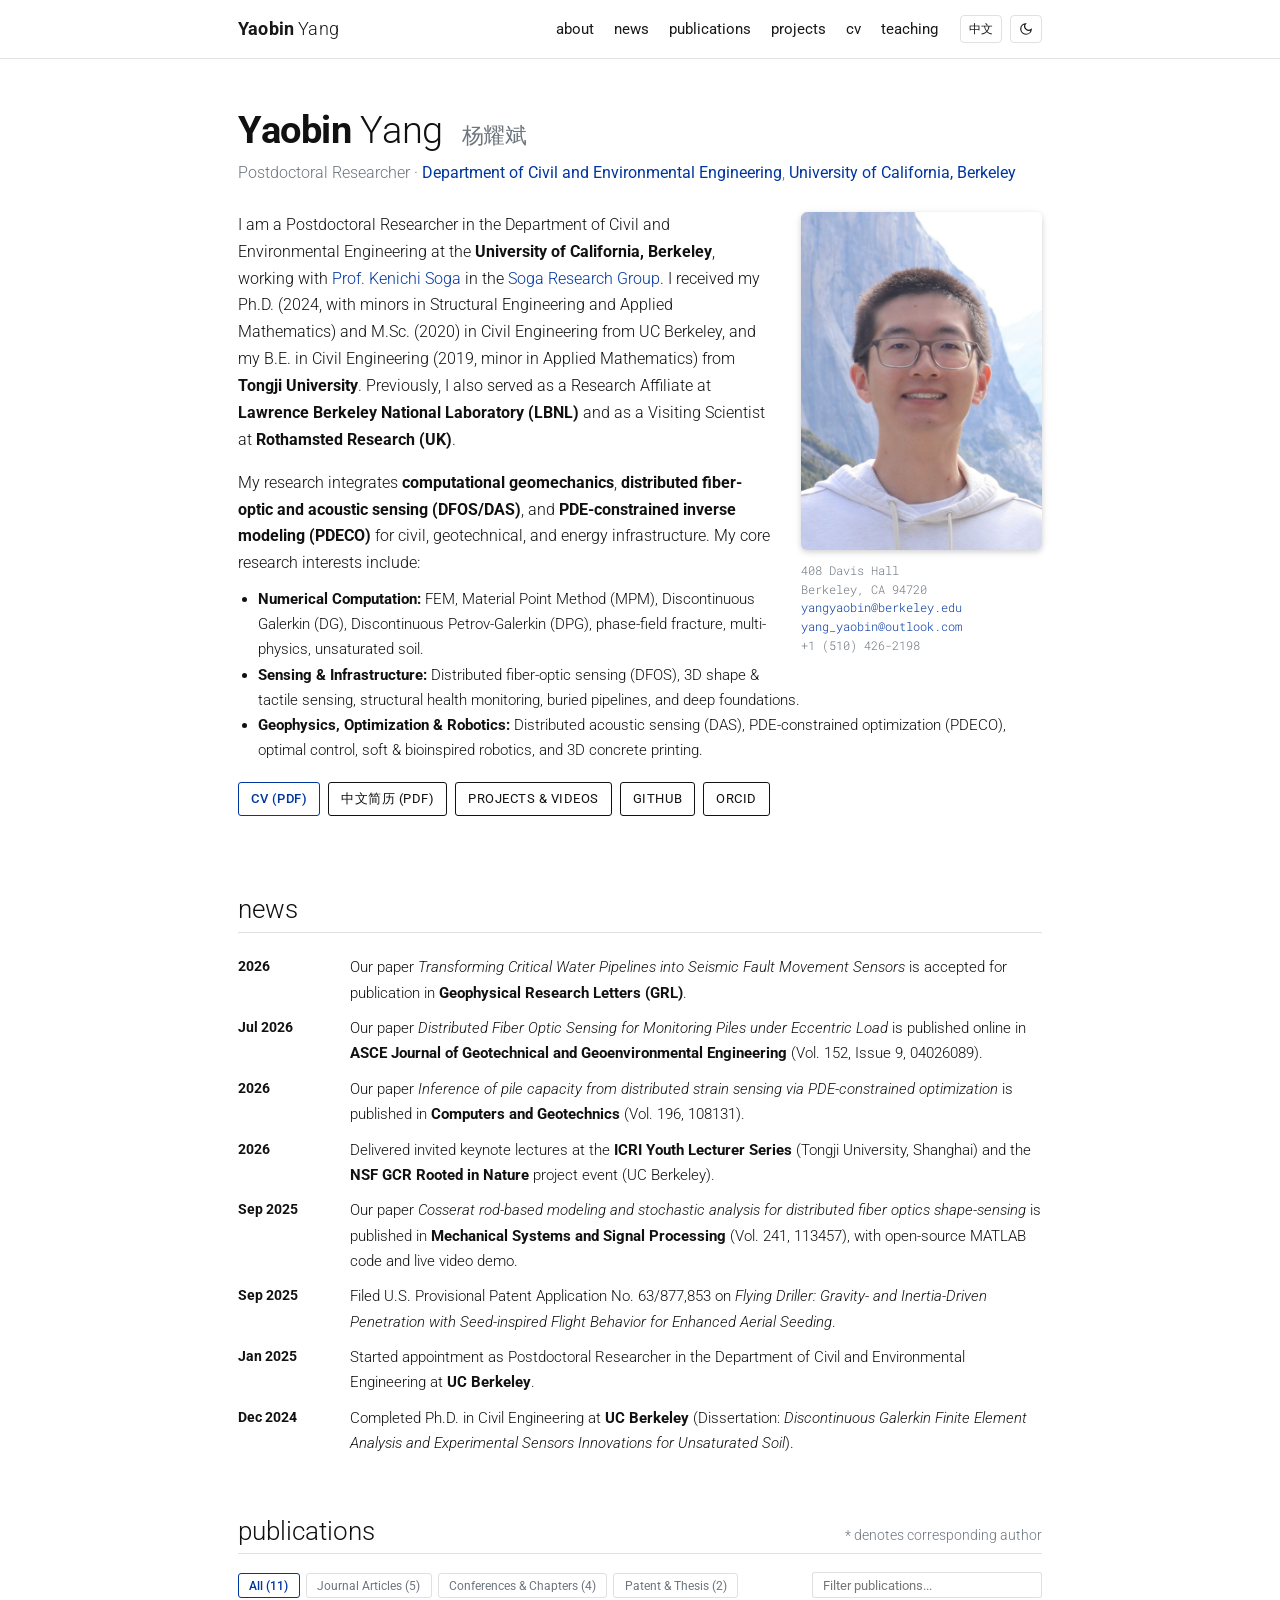
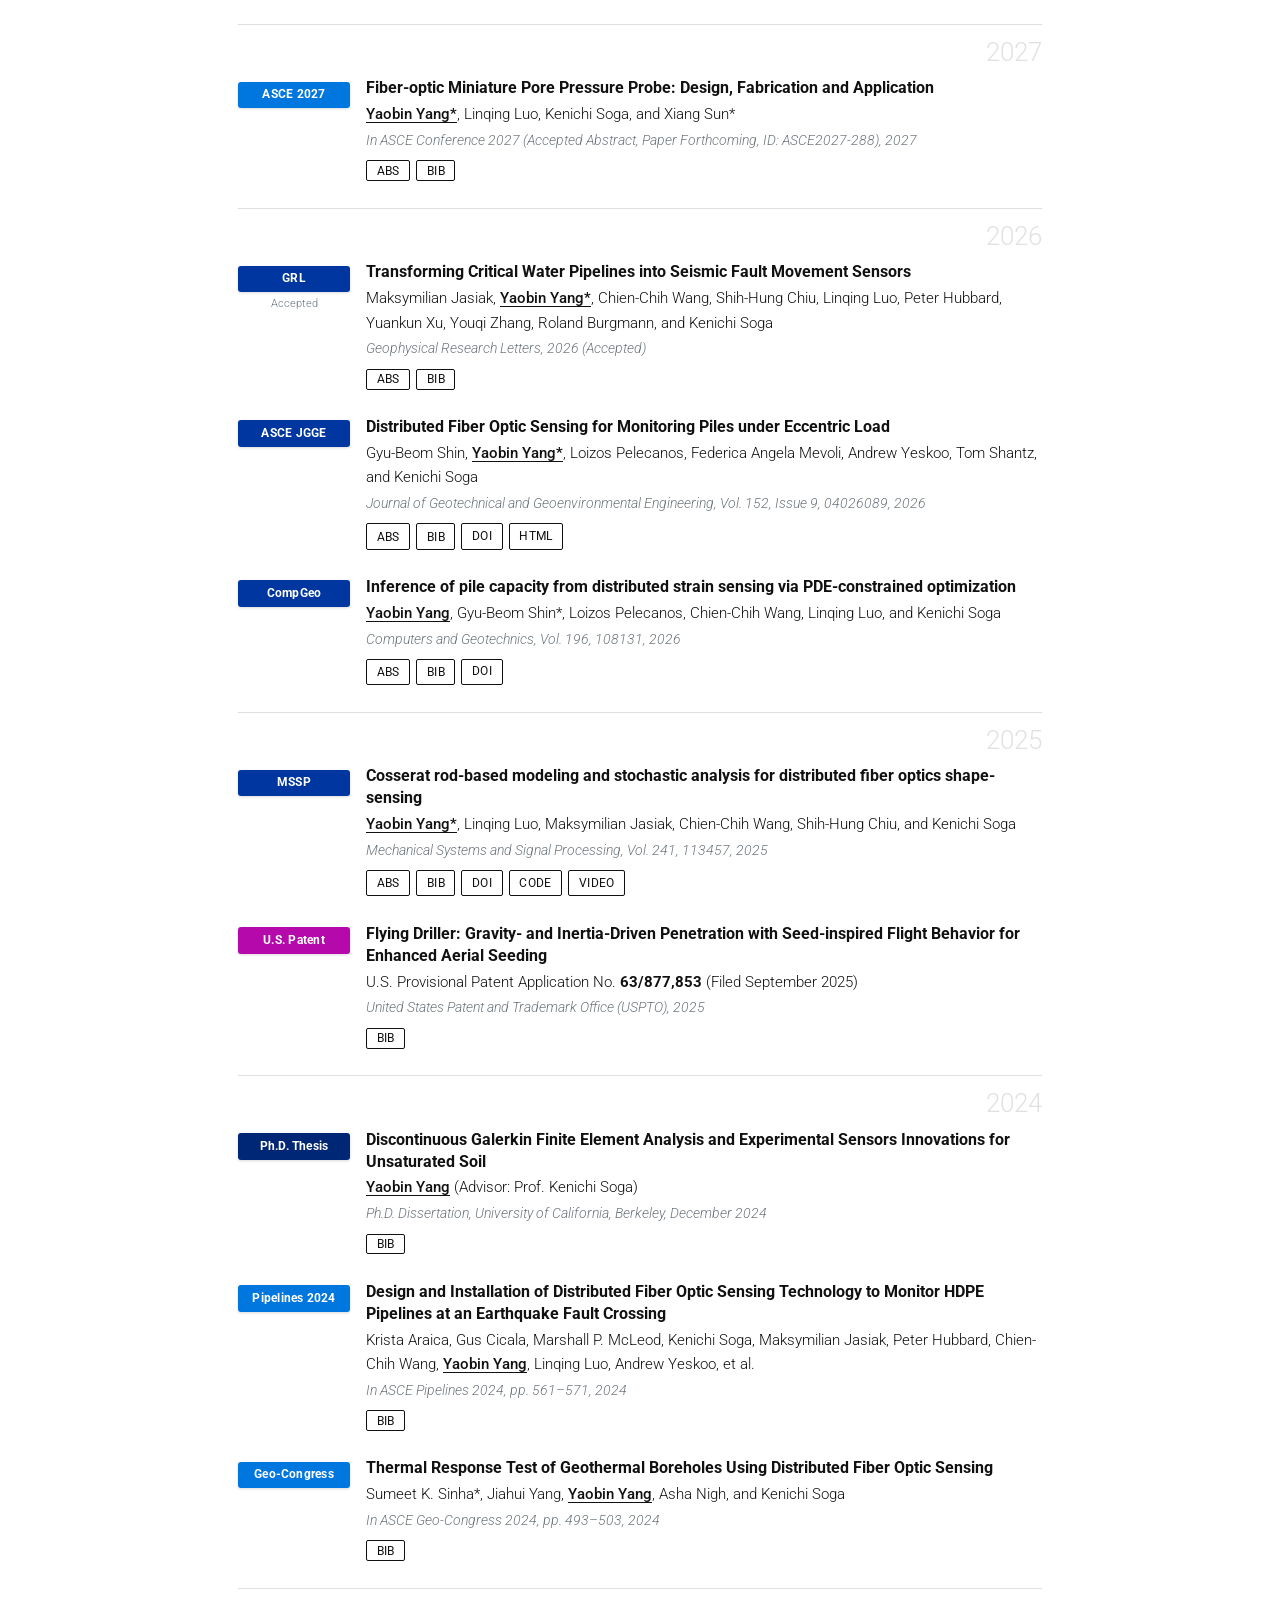
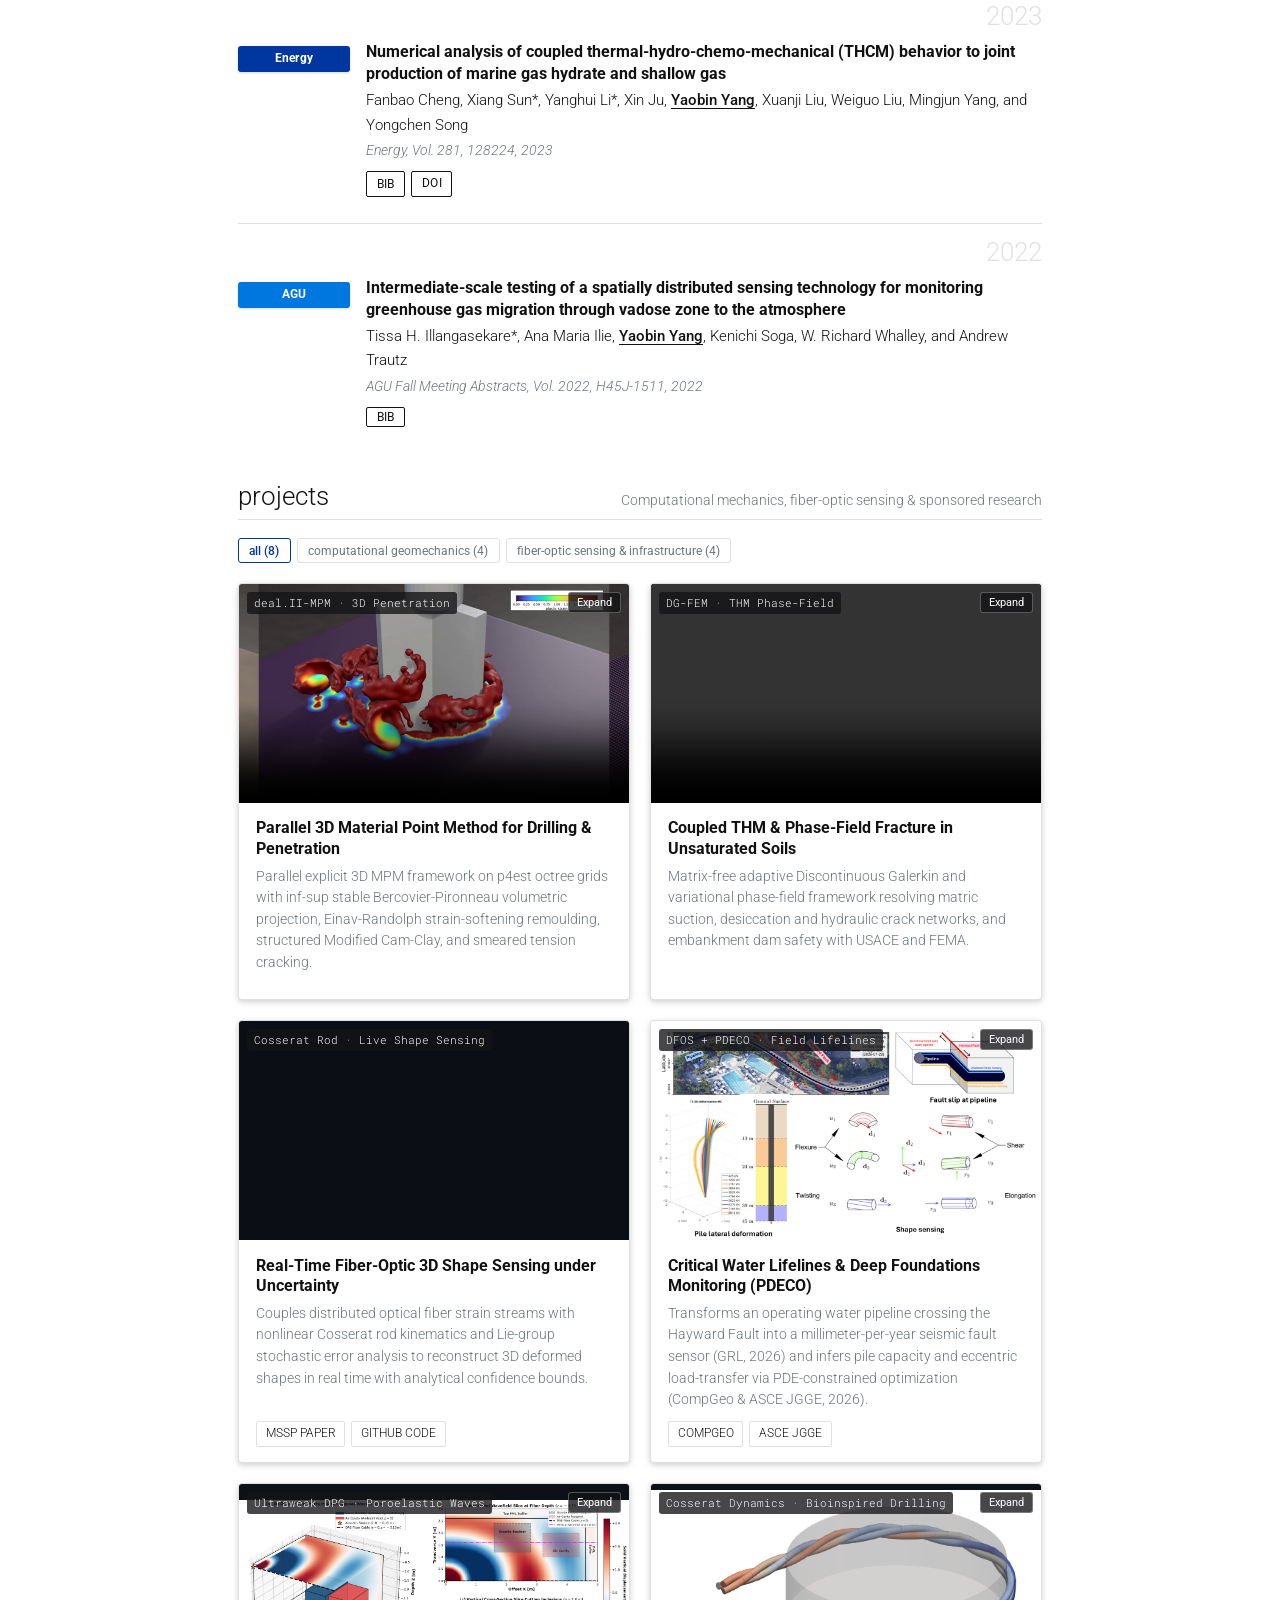
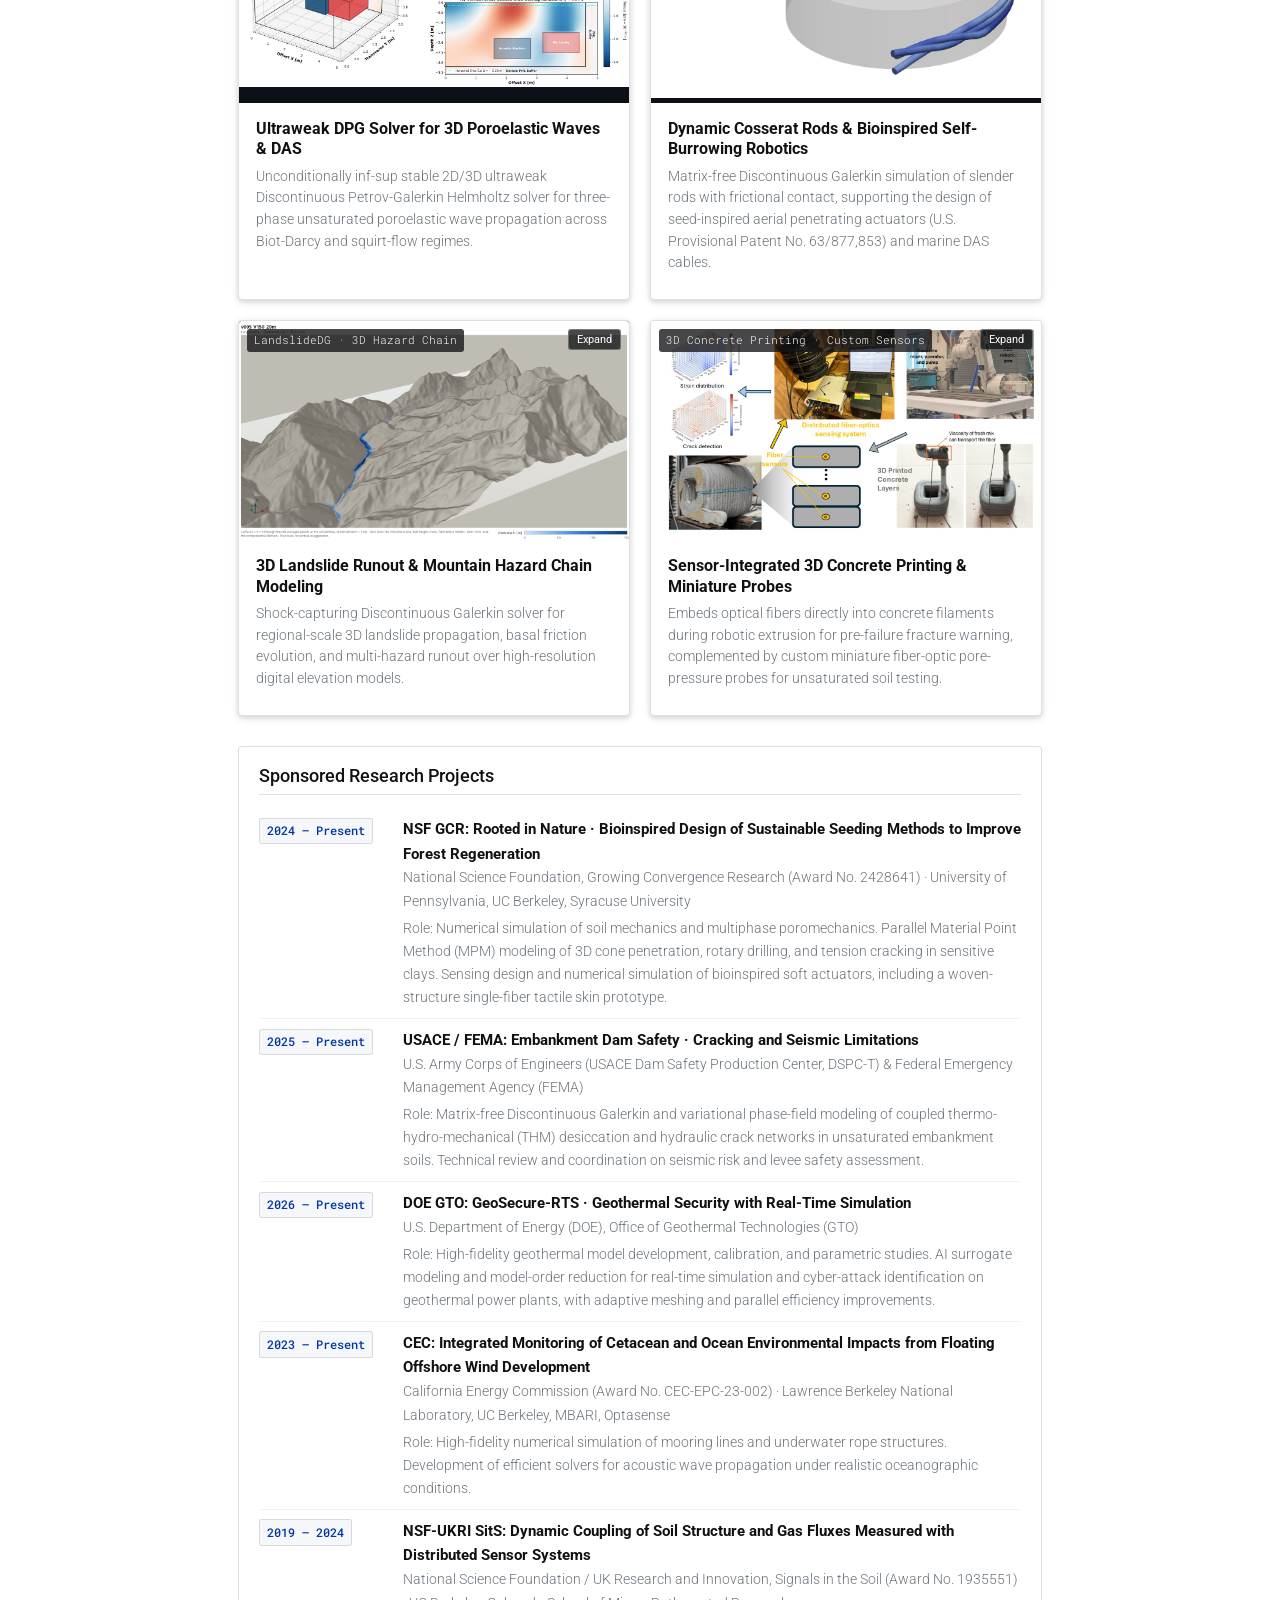
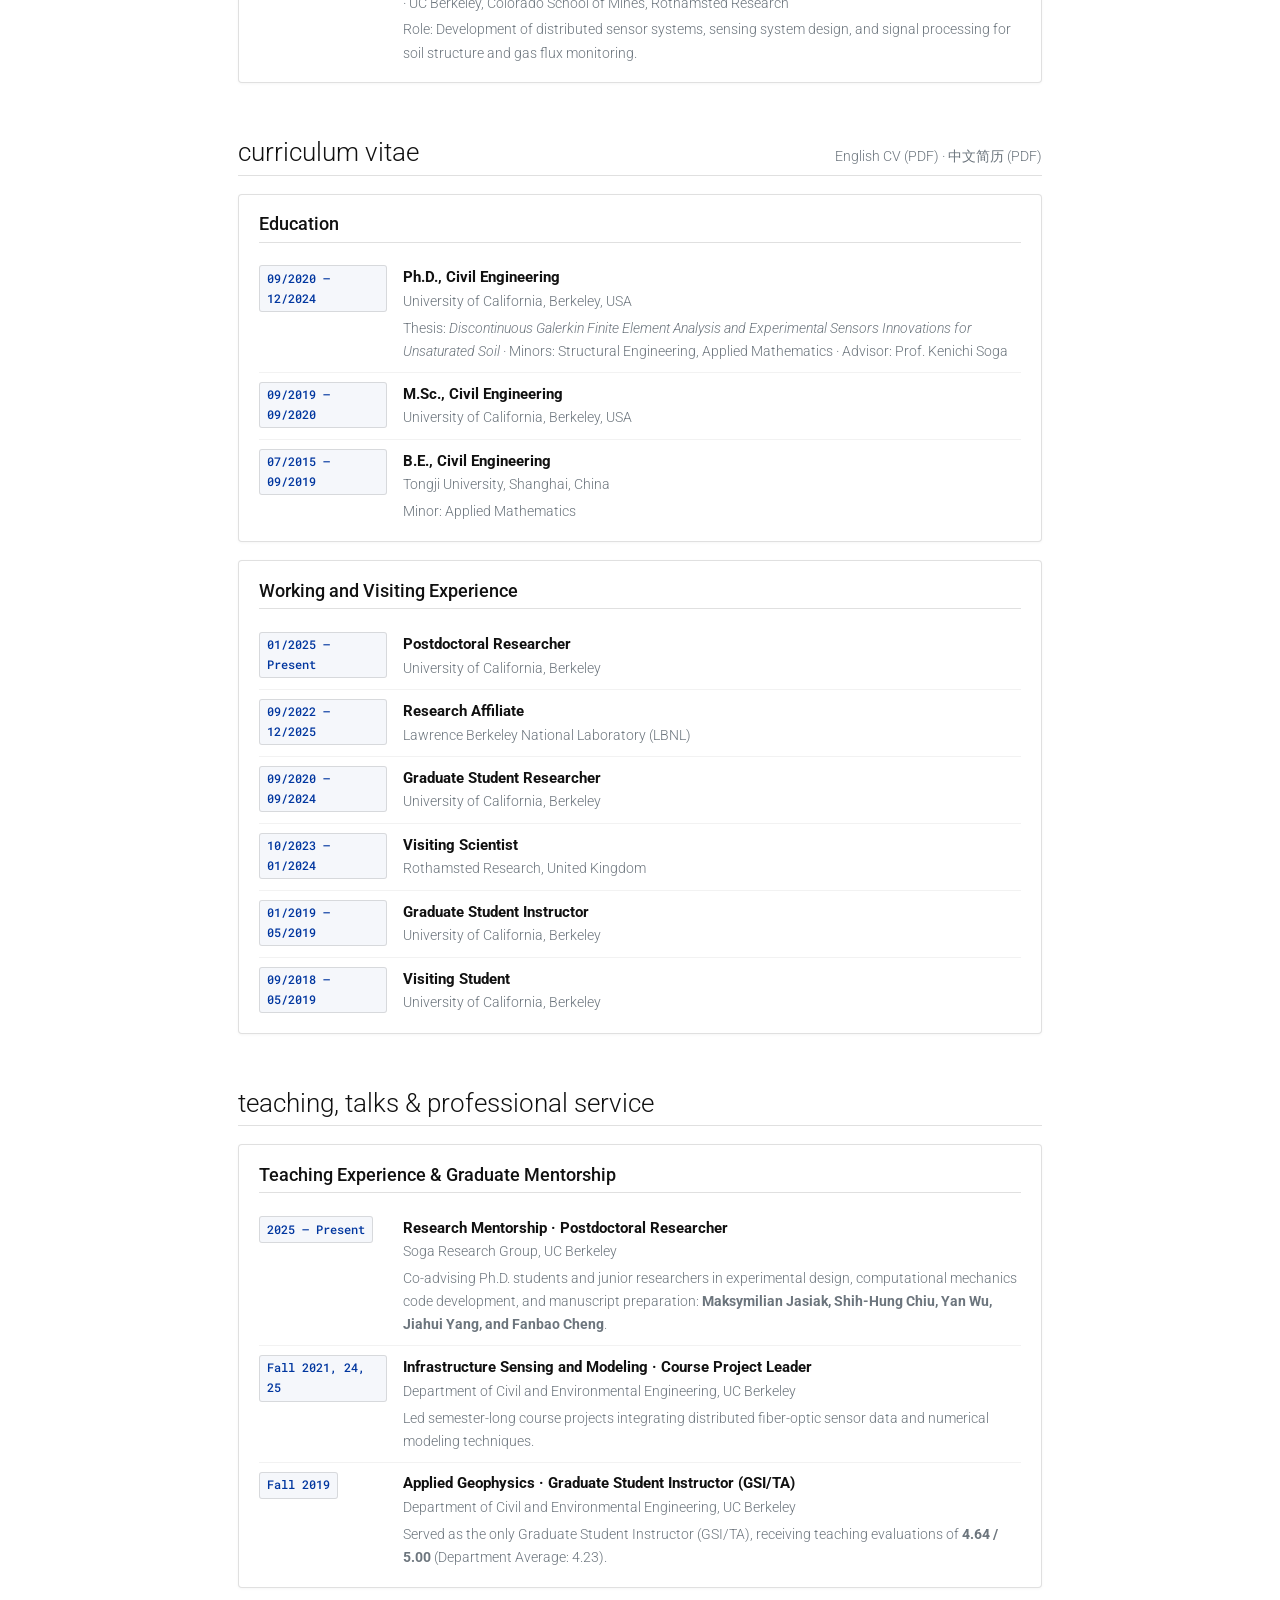
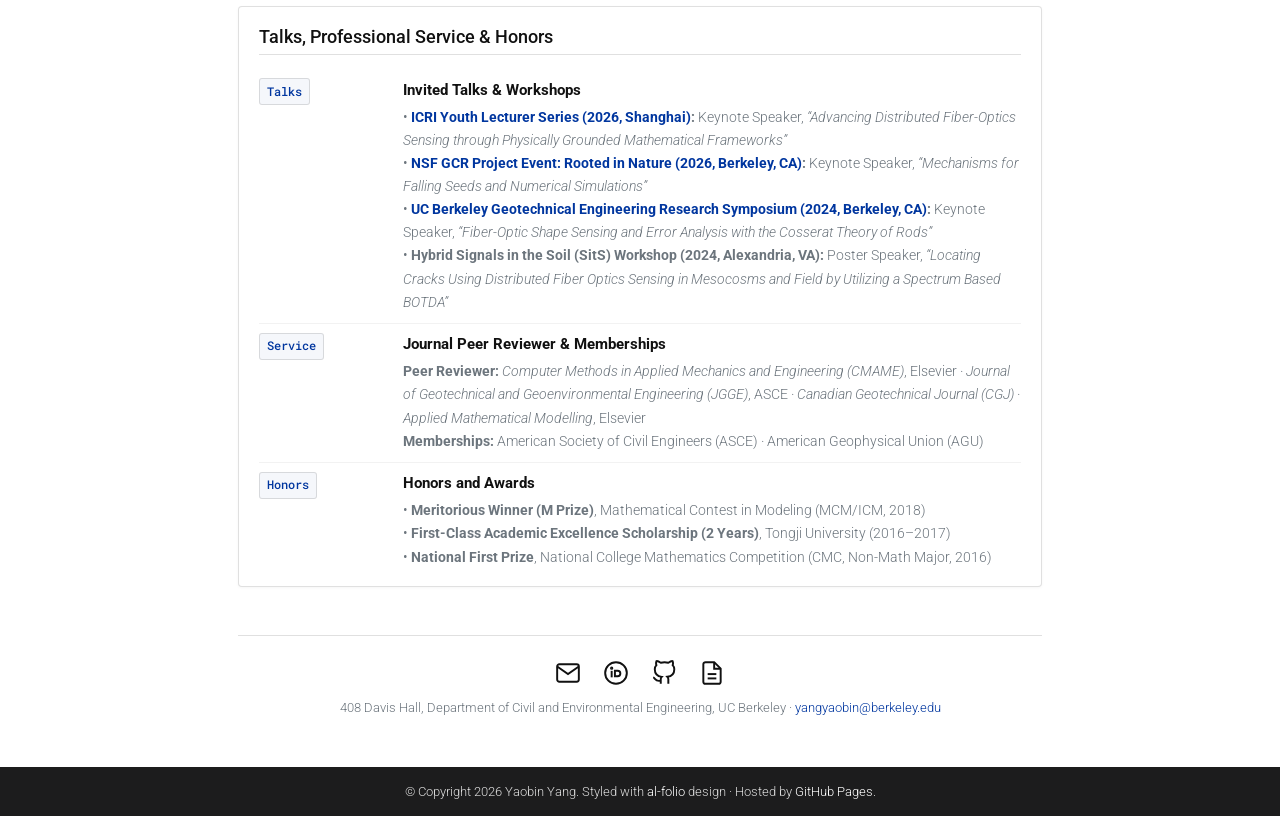
==== commit 679e5645: "Update publications (GRL accepted, JGGE online), limit to one video per project, sync latest CV" ====
--- a/index.html
+++ b/index.html
@@ -4,7 +4,7 @@
   <meta charset="UTF-8" />
   <meta name="viewport" content="width=device-width, initial-scale=1.0" />
   <title>Yaobin Yang | 杨耀斌 · UC Berkeley</title>
-  <meta name="description" content="Academic homepage of Dr. Yaobin Yang, Postdoctoral Researcher in Civil and Environmental Engineering at UC Berkeley. Distributed Fiber-Optic Sensing (DFOS/DAS), High-Performance Computational Geomechanics (DG-FEM, MPM), and Inverse Modeling." />
+  <meta name="description" content="Academic homepage of Dr. Yaobin Yang, Postdoctoral Researcher in Civil and Environmental Engineering at UC Berkeley. Distributed Fiber-Optic Sensing (DFOS/DAS), High-Performance Computational Geomechanics (DG-FEM, MPM, DPG), and Inverse Modeling." />
   <meta name="author" content="Yaobin Yang" />
 
   <!-- Google Fonts (al-folio typography: Roboto, Roboto Slab, Roboto Mono) -->
@@ -34,8 +34,7 @@
         <li><a class="nav-link" href="#about" data-en="about" data-zh="关于">about</a></li>
         <li><a class="nav-link" href="#news" data-en="news" data-zh="动态">news</a></li>
         <li><a class="nav-link" href="#publications" data-en="publications" data-zh="论文">publications</a></li>
-        <li><a class="nav-link" href="#simulations" data-en="simulations &amp; videos" data-zh="仿真与实验视频">simulations &amp; videos</a></li>
-        <li><a class="nav-link" href="#projects" data-en="projects" data-zh="科研项目">projects</a></li>
+        <li><a class="nav-link" href="#projects" data-en="projects" data-zh="项目与视频">projects</a></li>
         <li><a class="nav-link" href="#cv" data-en="cv" data-zh="履历">cv</a></li>
         <li><a class="nav-link" href="#teaching" data-en="teaching" data-zh="教学与服务">teaching</a></li>
         <li class="nav-controls">
@@ -61,9 +60,9 @@
           <span class="zh-inline">杨耀斌</span>
         </h1>
         <p class="desc"
-           data-en="Postdoctoral Researcher · <a href='https://ce.berkeley.edu/' target='_blank' rel='noopener'>Department of Civil and Environmental Engineering</a>, <a href='https://www.berkeley.edu/' target='_blank' rel='noopener'>UC Berkeley</a>"
-           data-zh="博士后研究员 (Postdoctoral Scholar) · <a href='https://www.berkeley.edu/' target='_blank' rel='noopener'>加州大学伯克利分校 (UC Berkeley)</a> <a href='https://ce.berkeley.edu/' target='_blank' rel='noopener'>土木与环境工程系</a>">
-          Postdoctoral Researcher · <a href="https://ce.berkeley.edu/" target="_blank" rel="noopener">Department of Civil and Environmental Engineering</a>, <a href="https://www.berkeley.edu/" target="_blank" rel="noopener">UC Berkeley</a>
+           data-en="Postdoctoral Researcher · <a href='https://ce.berkeley.edu/' target='_blank' rel='noopener'>Department of Civil and Environmental Engineering</a>, <a href='https://www.berkeley.edu/' target='_blank' rel='noopener'>University of California, Berkeley</a>"
+           data-zh="博士后研究员 (Postdoctoral Researcher) · <a href='https://www.berkeley.edu/' target='_blank' rel='noopener'>加州大学伯克利分校 (UC Berkeley)</a> <a href='https://ce.berkeley.edu/' target='_blank' rel='noopener'>土木与环境工程系</a>">
+          Postdoctoral Researcher · <a href="https://ce.berkeley.edu/" target="_blank" rel="noopener">Department of Civil and Environmental Engineering</a>, <a href="https://www.berkeley.edu/" target="_blank" rel="noopener">University of California, Berkeley</a>
         </p>
       </header>
 
@@ -73,7 +72,7 @@
           <img src="assets/img/photo2.jpg" alt="Yaobin Yang, Ph.D." />
           <div class="address">
             <p>408 Davis Hall</p>
-            <p>UC Berkeley, CA 94720</p>
+            <p>Berkeley, CA 94720</p>
             <p><a href="mailto:yangyaobin@berkeley.edu">yangyaobin@berkeley.edu</a></p>
             <p><a href="mailto:yang_yaobin@outlook.com">yang_yaobin@outlook.com</a></p>
             <p>+1 (510) 426-2198</p>
@@ -82,15 +81,30 @@
 
         <!-- Bio Narrative -->
         <div class="about-narrative">
-          <p data-en="I am a Postdoctoral Researcher in the Department of Civil and Environmental Engineering at the <strong>University of California, Berkeley</strong>, working with <a href='https://ce.berkeley.edu/people/faculty/soga' target='_blank' rel='noopener'>Prof. Kenichi Soga</a> in the <a href='https://soga.berkeley.edu/' target='_blank' rel='noopener'>Soga Research Group</a>. I received my Ph.D. (2024, with minors in Structural Engineering and Applied Mathematics) and M.Sc. (2020) in Civil Engineering from UC Berkeley, and my B.E. in Civil Engineering (2019, minor in Applied Mathematics) from <strong>Tongji University</strong>. I have also held appointments as a Research Affiliate at <strong>Lawrence Berkeley National Laboratory (LBNL)</strong> and as a Visiting Scientist at <strong>Rothamsted Research (UK)</strong>."
+          <p data-en="I am a Postdoctoral Researcher in the Department of Civil and Environmental Engineering at the <strong>University of California, Berkeley</strong>, working with <a href='https://ce.berkeley.edu/people/faculty/soga' target='_blank' rel='noopener'>Prof. Kenichi Soga</a> in the <a href='https://soga.berkeley.edu/' target='_blank' rel='noopener'>Soga Research Group</a>. I received my Ph.D. (2024, with minors in Structural Engineering and Applied Mathematics) and M.Sc. (2020) in Civil Engineering from UC Berkeley, and my B.E. in Civil Engineering (2019, minor in Applied Mathematics) from <strong>Tongji University</strong>. Previously, I also served as a Research Affiliate at <strong>Lawrence Berkeley National Laboratory (LBNL)</strong> and as a Visiting Scientist at <strong>Rothamsted Research (UK)</strong>."
              data-zh="我是<strong>加州大学伯克利分校（UC Berkeley）</strong>土木与环境工程系博士后研究员，合作导师为美国国家工程院院士、英国皇家工程院院士 <a href='https://ce.berkeley.edu/people/faculty/soga' target='_blank' rel='noopener'>Kenichi Soga 教授</a>。我于加州大学伯克利分校获得土木工程博士学位（2024，辅修结构工程与应用数学）及硕士学位（2020），本科毕业于<strong>同济大学</strong>土木工程系（2019，辅修应用数学），并曾任<strong>美国劳伦斯伯克利国家实验室（LBNL）</strong>兼职研究学者及英国<strong>洛桑研究所（Rothamsted Research）</strong>访问科学家。">
-            I am a Postdoctoral Researcher in the Department of Civil and Environmental Engineering at the <strong>University of California, Berkeley</strong>, working with <a href="https://ce.berkeley.edu/people/faculty/soga" target="_blank" rel="noopener">Prof. Kenichi Soga</a> in the <a href="https://soga.berkeley.edu/" target="_blank" rel="noopener">Soga Research Group</a>. I received my Ph.D. (2024, with minors in Structural Engineering and Applied Mathematics) and M.Sc. (2020) in Civil Engineering from UC Berkeley, and my B.E. in Civil Engineering (2019, minor in Applied Mathematics) from <strong>Tongji University</strong>. I have also held appointments as a Research Affiliate at <strong>Lawrence Berkeley National Laboratory (LBNL)</strong> and as a Visiting Scientist at <strong>Rothamsted Research (UK)</strong>.
+            I am a Postdoctoral Researcher in the Department of Civil and Environmental Engineering at the <strong>University of California, Berkeley</strong>, working with <a href="https://ce.berkeley.edu/people/faculty/soga" target="_blank" rel="noopener">Prof. Kenichi Soga</a> in the <a href="https://soga.berkeley.edu/" target="_blank" rel="noopener">Soga Research Group</a>. I received my Ph.D. (2024, with minors in Structural Engineering and Applied Mathematics) and M.Sc. (2020) in Civil Engineering from UC Berkeley, and my B.E. in Civil Engineering (2019, minor in Applied Mathematics) from <strong>Tongji University</strong>. Previously, I also served as a Research Affiliate at <strong>Lawrence Berkeley National Laboratory (LBNL)</strong> and as a Visiting Scientist at <strong>Rothamsted Research (UK)</strong>.
           </p>
 
-          <p data-en="My research unites <strong>high-performance computational geomechanics</strong>, <strong>distributed fiber-optic and acoustic sensing (DFOS/DAS)</strong>, and <strong>physics-constrained inverse modeling (PDECO)</strong> to advance the resilience and automation of civil, water, and energy infrastructure. On the computational side, I develop matrix-free Discontinuous Galerkin finite element methods (DG-FEM), coupled thermo-hydro-mechanical (THM) phase-field fracture models, parallel 3D Material Point Methods (<code>deal.II</code>-MPM), dynamic Cosserat rod solvers, and ultraweak Discontinuous Petrov-Galerkin (DPG) poroelastic wave solvers. On the experimental and field side, I deploy distributed fiber-optic sensors across fault-crossing water pipelines, deep foundations, geothermal boreholes, and 3D-printed concrete, and design custom miniature fiber-optic pore-pressure probes and 3D shape/tactile sensors."
-             data-zh="我的研究致力于将<strong>高性能计算地质力学</strong>、<strong>分布式光纤与声学传感（DFOS/DAS）</strong>与<strong>偏微分方程约束反演建模（PDECO）</strong>深度融合，推动土木、水利与能源基础设施的韧性提升与自动化。在计算力学方面，我研发了无矩阵间断伽辽金有限元法（DG-FEM）、热-水-力（THM）耦合相场断裂模型、并行三维物质点法（<code>deal.II</code>-MPM）、动态 Cosserat 杆求解器及超弱间断 Petrov-Galerkin（DPG）多孔弹性波求解器；在现场与实验传感方面，我将分布式光纤传感应用于跨断层输水管道、桩基础、地热钻孔及 3D 打印混凝土，并研发了微型光纤孔隙水压探头与三维形状/触觉传感器。">
-            My research unites <strong>high-performance computational geomechanics</strong>, <strong>distributed fiber-optic and acoustic sensing (DFOS/DAS)</strong>, and <strong>physics-constrained inverse modeling (PDECO)</strong> to advance the resilience and automation of civil, water, and energy infrastructure. On the computational side, I develop matrix-free Discontinuous Galerkin finite element methods (DG-FEM), coupled thermo-hydro-mechanical (THM) phase-field fracture models, parallel 3D Material Point Methods (<code>deal.II</code>-MPM), dynamic Cosserat rod solvers, and ultraweak Discontinuous Petrov-Galerkin (DPG) poroelastic wave solvers. On the experimental and field side, I deploy distributed fiber-optic sensors across fault-crossing water pipelines, deep foundations, geothermal boreholes, and 3D-printed concrete, and design custom miniature fiber-optic pore-pressure probes and 3D shape/tactile sensors.
+          <p data-en="My research integrates <strong>computational geomechanics</strong>, <strong>distributed fiber-optic and acoustic sensing (DFOS/DAS)</strong>, and <strong>PDE-constrained inverse modeling (PDECO)</strong> for civil, geotechnical, and energy infrastructure. My core research interests include:"
+             data-zh="我的研究将<strong>高性能计算地质力学</strong>、<strong>分布式光纤与声学传感（DFOS/DAS）</strong>与<strong>偏微分方程约束反演优化（PDECO）</strong>相结合，服务于土木、岩土与能源基础设施的安全与智能化。主要研究方向包括：">
+            My research integrates <strong>computational geomechanics</strong>, <strong>distributed fiber-optic and acoustic sensing (DFOS/DAS)</strong>, and <strong>PDE-constrained inverse modeling (PDECO)</strong> for civil, geotechnical, and energy infrastructure. My core research interests include:
           </p>
+
+          <ul style="margin-top: -0.4rem; margin-bottom: 1.1rem; padding-left: 1.25rem; font-size: 0.94rem;">
+            <li data-en="<strong>Numerical Computation:</strong> FEM, Material Point Method (MPM), Discontinuous Galerkin (DG), Discontinuous Petrov-Galerkin (DPG), phase-field fracture, multi-physics, unsaturated soil."
+                data-zh="<strong>数值计算与计算力学：</strong>有限元法（FEM）、物质点法（MPM）、间断伽辽金法（DG）、间断 Petrov-Galerkin 法（DPG）、相场断裂力学、多物理场耦合、非饱和土力学。">
+              <strong>Numerical Computation:</strong> FEM, Material Point Method (MPM), Discontinuous Galerkin (DG), Discontinuous Petrov-Galerkin (DPG), phase-field fracture, multi-physics, unsaturated soil.
+            </li>
+            <li data-en="<strong>Sensing &amp; Infrastructure:</strong> Distributed fiber-optic sensing (DFOS), 3D shape &amp; tactile sensing, structural health monitoring, buried pipelines, and deep foundations."
+                data-zh="<strong>传感技术与基础设施：</strong>分布式光纤传感（DFOS）、三维形状与触觉传感、结构健康监测、埋地输水管道与深基础工程。">
+              <strong>Sensing &amp; Infrastructure:</strong> Distributed fiber-optic sensing (DFOS), 3D shape &amp; tactile sensing, structural health monitoring, buried pipelines, and deep foundations.
+            </li>
+            <li data-en="<strong>Geophysics, Optimization &amp; Robotics:</strong> Distributed acoustic sensing (DAS), PDE-constrained optimization (PDECO), optimal control, soft &amp; bioinspired robotics, and 3D concrete printing."
+                data-zh="<strong>地球物理、反演优化与机器人：</strong>分布式声学传感（DAS）、偏微分方程约束优化（PDECO）、最优控制、软体与仿生机器人、混凝土 3D 打印建造。">
+              <strong>Geophysics, Optimization &amp; Robotics:</strong> Distributed acoustic sensing (DAS), PDE-constrained optimization (PDECO), optimal control, soft &amp; bioinspired robotics, and 3D concrete printing.
+            </li>
+          </ul>
 
           <!-- Quick Action Buttons -->
           <div class="about-actions">
@@ -100,12 +114,11 @@
             <a href="assets/docs/Yaobin_Yang_CV_ZH.pdf" target="_blank" rel="noopener" class="al-btn">
               <span data-en="中文简历 (PDF)" data-zh="中文简历 (PDF)">中文简历 (PDF)</span>
             </a>
-            <a href="#simulations" class="al-btn">
-              <span data-en="Simulation &amp; Sensing Videos" data-zh="仿真与实验视频">Simulation &amp; Sensing Videos</span>
+            <a href="#projects" class="al-btn">
+              <span data-en="Projects &amp; Videos" data-zh="科研项目与视频">Projects &amp; Videos</span>
             </a>
-            <a href="https://scholar.google.com/citations?user=YaobinYang" target="_blank" rel="noopener" class="al-btn">Google Scholar</a>
             <a href="https://github.com/yaobinyang" target="_blank" rel="noopener" class="al-btn">GitHub</a>
-            <a href="https://orcid.org/0009-0006-5321-7284" target="_blank" rel="noopener" class="al-btn">ORCID</a>
+            <a href="https://orcid.org/0009-0001-2964-7778" target="_blank" rel="noopener" class="al-btn">ORCID</a>
           </div>
         </div>
       </article>
@@ -122,43 +135,50 @@
             <tbody>
               <tr>
                 <th scope="row">2026</th>
-                <td data-en="Our paper on <em>Inference of pile capacity from distributed strain sensing via PDE-constrained optimization</em> is published in <strong>Computers and Geotechnics</strong> (Vol. 196, 108131)."
-                    data-zh="关于利用偏微分方程约束优化（PDECO）由分布式应变反演桩基承载力的论文发表于 <strong>Computers and Geotechnics</strong> (Vol. 196, 108131)。">
-                  Our paper on <em>Inference of pile capacity from distributed strain sensing via PDE-constrained optimization</em> is published in <strong>Computers and Geotechnics</strong> (Vol. 196, 108131).
+                <td data-en="Our paper <em>Transforming Critical Water Pipelines into Seismic Fault Movement Sensors</em> is accepted for publication in <strong>Geophysical Research Letters (GRL)</strong>."
+                    data-zh="合作通讯论文 <em>Transforming Critical Water Pipelines into Seismic Fault Movement Sensors</em> 被地球物理顶刊 <strong>Geophysical Research Letters (GRL)</strong> 正式录用。">
+                  Our paper <em>Transforming Critical Water Pipelines into Seismic Fault Movement Sensors</em> is accepted for publication in <strong>Geophysical Research Letters (GRL)</strong>.
+                </td>
+              </tr>
+              <tr>
+                <th scope="row">Jul 2026</th>
+                <td data-en="Our paper <em>Distributed Fiber Optic Sensing for Monitoring Piles under Eccentric Load</em> is published online in <strong>ASCE Journal of Geotechnical and Geoenvironmental Engineering</strong> (Vol. 152, Issue 9, 04026089)."
+                    data-zh="合作通讯论文 <em>Distributed Fiber Optic Sensing for Monitoring Piles under Eccentric Load</em> 在线发表于 <strong>ASCE Journal of Geotechnical and Geoenvironmental Engineering</strong> (Vol. 152, Issue 9, 04026089)。">
+                  Our paper <em>Distributed Fiber Optic Sensing for Monitoring Piles under Eccentric Load</em> is published online in <strong>ASCE Journal of Geotechnical and Geoenvironmental Engineering</strong> (Vol. 152, Issue 9, 04026089).
                 </td>
               </tr>
               <tr>
                 <th scope="row">2026</th>
-                <td data-en="Our paper on <em>Distributed Fiber Optic Sensing for Monitoring Piles under Eccentric Load</em> is published in <strong>ASCE Journal of Geotechnical and Geoenvironmental Engineering (JGGE)</strong>."
-                    data-zh="关于偏心受荷桩基分布式光纤传感监测的论文发表于 <strong>ASCE Journal of Geotechnical and Geoenvironmental Engineering (JGGE)</strong>。">
-                  Our paper on <em>Distributed Fiber Optic Sensing for Monitoring Piles under Eccentric Load</em> is published in <strong>ASCE Journal of Geotechnical and Geoenvironmental Engineering (JGGE)</strong>.
+                <td data-en="Our paper <em>Inference of pile capacity from distributed strain sensing via PDE-constrained optimization</em> is published in <strong>Computers and Geotechnics</strong> (Vol. 196, 108131)."
+                    data-zh="第一作者论文 <em>Inference of pile capacity from distributed strain sensing via PDE-constrained optimization</em> 发表于 <strong>Computers and Geotechnics</strong> (Vol. 196, 108131)。">
+                  Our paper <em>Inference of pile capacity from distributed strain sensing via PDE-constrained optimization</em> is published in <strong>Computers and Geotechnics</strong> (Vol. 196, 108131).
                 </td>
               </tr>
               <tr>
                 <th scope="row">2026</th>
-                <td data-en="Delivered an invited keynote lecture at the <strong>International Joint Research Center for Resilient Infrastructure (ICRI) Youth Lecturer Series</strong> and at the <strong>NSF GCR Rooted in Nature</strong> workshop."
+                <td data-en="Delivered invited keynote lectures at the <strong>ICRI Youth Lecturer Series</strong> (Tongji University, Shanghai) and the <strong>NSF GCR Rooted in Nature</strong> project event (UC Berkeley)."
                     data-zh="受邀在<strong>国际弹性基础设施联合研究中心（ICRI）青年学者讲坛</strong>及 <strong>NSF GCR “根植自然”研讨会</strong>作主题报告。">
-                  Delivered an invited keynote lecture at the <strong>International Joint Research Center for Resilient Infrastructure (ICRI) Youth Lecturer Series</strong> and at the <strong>NSF GCR Rooted in Nature</strong> workshop.
+                  Delivered invited keynote lectures at the <strong>ICRI Youth Lecturer Series</strong> (Tongji University, Shanghai) and the <strong>NSF GCR Rooted in Nature</strong> project event (UC Berkeley).
                 </td>
               </tr>
               <tr>
                 <th scope="row">Sep 2025</th>
-                <td data-en="Our paper on <em>Cosserat rod-based modeling and stochastic analysis for distributed fiber optics shape-sensing</em> is published in <strong>Mechanical Systems and Signal Processing</strong> (Vol. 241, 113457), with open-source MATLAB code and live video demo."
-                    data-zh="关于分布式光纤形状传感的 Cosserat 杆建模与随机误差分析论文发表于 <strong>Mechanical Systems and Signal Processing</strong> (Vol. 241, 113457)，并开源代码与实时实验视频。">
-                  Our paper on <em>Cosserat rod-based modeling and stochastic analysis for distributed fiber optics shape-sensing</em> is published in <strong>Mechanical Systems and Signal Processing</strong> (Vol. 241, 113457), with open-source MATLAB code and live video demo.
+                <td data-en="Our paper <em>Cosserat rod-based modeling and stochastic analysis for distributed fiber optics shape-sensing</em> is published in <strong>Mechanical Systems and Signal Processing</strong> (Vol. 241, 113457), with open-source MATLAB code and live video demo."
+                    data-zh="第一兼通讯作者论文发表于 <strong>Mechanical Systems and Signal Processing</strong> (Vol. 241, 113457)，并开源三维光纤形状传感代码与实时实验视频。">
+                  Our paper <em>Cosserat rod-based modeling and stochastic analysis for distributed fiber optics shape-sensing</em> is published in <strong>Mechanical Systems and Signal Processing</strong> (Vol. 241, 113457), with open-source MATLAB code and live video demo.
                 </td>
               </tr>
               <tr>
                 <th scope="row">Sep 2025</th>
                 <td data-en="Filed U.S. Provisional Patent Application No. 63/877,853 on <em>Flying Driller: Gravity- and Inertia-Driven Penetration with Seed-inspired Flight Behavior for Enhanced Aerial Seeding</em>."
-                    data-zh="提交美国临时专利申请（No. 63/877,853）：受植物种子飞行与钻土启发的自钻埋空中播种器。">
+                    data-zh="提交美国临时专利申请（No. 63/877,853）：受种子飞行与钻土启发的自钻埋空中播种器。">
                   Filed U.S. Provisional Patent Application No. 63/877,853 on <em>Flying Driller: Gravity- and Inertia-Driven Penetration with Seed-inspired Flight Behavior for Enhanced Aerial Seeding</em>.
                 </td>
               </tr>
               <tr>
                 <th scope="row">Jan 2025</th>
                 <td data-en="Started appointment as Postdoctoral Researcher in the Department of Civil and Environmental Engineering at <strong>UC Berkeley</strong>."
-                    data-zh="正式就任<strong>加州大学伯克利分校（UC Berkeley）</strong>土木与环境工程系博士后研究员。">
+                    data-zh="就任<strong>加州大学伯克利分校（UC Berkeley）</strong>土木与环境工程系博士后研究员。">
                   Started appointment as Postdoctoral Researcher in the Department of Civil and Environmental Engineering at <strong>UC Berkeley</strong>.
                 </td>
               </tr>
@@ -175,20 +195,19 @@
       </section>
 
       <!-- ====================================================================
-           Publications Section (al-folio bibliography with year watermarks)
+           Publications Section (Published and Accepted Only, No Under Review)
            ==================================================================== -->
       <section class="al-section publications" id="publications">
         <h2 class="al-section-title">
-          <span data-en="publications" data-zh="代表性论文与专利 (publications)">publications</span>
-          <span class="al-section-sub" data-en="* denotes corresponding or co-first author" data-zh="* 表示通讯作者或共同第一作者">* denotes corresponding or co-first author</span>
+          <span data-en="publications" data-zh="学术论文与专利 (publications)">publications</span>
+          <span class="al-section-sub" data-en="* denotes corresponding author" data-zh="* 表示通讯作者">* denotes corresponding author</span>
         </h2>
 
         <div class="pub-filter-bar">
           <div class="pub-tabs">
-            <button type="button" class="pub-tab active" data-filter="all" data-en="All (17)" data-zh="全部 (17)">All (17)</button>
-            <button type="button" class="pub-tab" data-filter="journal" data-en="Journals (4)" data-zh="已发表期刊 (4)">Journals (4)</button>
-            <button type="button" class="pub-tab" data-filter="underreview" data-en="Under Review (7)" data-zh="在审论文 (7)">Under Review (7)</button>
-            <button type="button" class="pub-tab" data-filter="conference" data-en="Conferences (4)" data-zh="会议论文 (4)">Conferences (4)</button>
+            <button type="button" class="pub-tab active" data-filter="all" data-en="All (11)" data-zh="全部 (11)">All (11)</button>
+            <button type="button" class="pub-tab" data-filter="journal" data-en="Journal Articles (5)" data-zh="期刊论文 (5)">Journal Articles (5)</button>
+            <button type="button" class="pub-tab" data-filter="conference" data-en="Conferences &amp; Chapters (4)" data-zh="会议论文与章节 (4)">Conferences &amp; Chapters (4)</button>
             <button type="button" class="pub-tab" data-filter="patent" data-en="Patent &amp; Thesis (2)" data-zh="专利与学位论文 (2)">Patent &amp; Thesis (2)</button>
           </div>
           <input type="text" id="pub-search" class="pub-search-input"
@@ -209,13 +228,13 @@
                 <div class="pub-main-col">
                   <div class="title">Fiber-optic Miniature Pore Pressure Probe: Design, Fabrication and Application</div>
                   <div class="author"><em><u>Yaobin Yang*</u></em>, Linqing Luo, Kenichi Soga, and Xiang Sun*</div>
-                  <div class="periodical"><em>In ASCE Conference 2027</em> (Accepted Abstract, ID: ASCE2027-288), 2027</div>
+                  <div class="periodical"><em>In ASCE Conference 2027</em> (Accepted Abstract, Paper Forthcoming, ID: ASCE2027-288), 2027</div>
                   <div class="links">
                     <button type="button" class="btn-sm" data-toggle-abs="abs-pore2027">ABS</button>
                     <button type="button" class="btn-sm" data-bibtex="yang2027porepressure">BIB</button>
                   </div>
                   <div id="abs-pore2027" class="pub-drawer">
-                    Design, micro-fabrication, calibration, and laboratory soil testing validation of a custom miniature fiber-optic pore-water pressure probe capable of resolving localized transient pore pressure changes in unsaturated and saturated geomaterials.
+                    Design, micro-fabrication, calibration, and soil testing validation of a custom miniature fiber-optic pore-water pressure probe capable of resolving localized transient pore pressure evolution in unsaturated and saturated soils.
                   </div>
                 </div>
               </div>
@@ -227,7 +246,52 @@
         <div class="pub-year-group">
           <h2 class="year">2026</h2>
           <ol class="bibliography">
-            <!-- 1. CompGeo 2026 -->
+            <!-- 1. GRL 2026 (Accepted) -->
+            <li class="pub-item" data-category="journal">
+              <div class="pub-row">
+                <div class="pub-abbr-col">
+                  <span class="pub-badge">GRL</span>
+                  <span class="pub-status-note" data-en="Accepted" data-zh="已录用">Accepted</span>
+                </div>
+                <div class="pub-main-col">
+                  <div class="title">Transforming Critical Water Pipelines into Seismic Fault Movement Sensors</div>
+                  <div class="author">Maksymilian Jasiak, <em><u>Yaobin Yang*</u></em>, Chien-Chih Wang, Shih-Hung Chiu, Linqing Luo, Peter Hubbard, Yuankun Xu, Youqi Zhang, Roland Burgmann, and Kenichi Soga</div>
+                  <div class="periodical"><em>Geophysical Research Letters</em>, 2026 (Accepted)</div>
+                  <div class="links">
+                    <button type="button" class="btn-sm" data-toggle-abs="abs-grl2026">ABS</button>
+                    <button type="button" class="btn-sm" data-bibtex="TransformingCriticalWaterPipelines">BIB</button>
+                  </div>
+                  <div id="abs-grl2026" class="pub-drawer">
+                    Demonstrates full-scale distributed fiber-optic strain and temperature sensing paired with Cosserat rod kinematic modeling on an operating municipal water transmission pipeline crossing the active Hayward Fault, resolving slow fault-driven ground deformation at millimeter-per-year precision.
+                  </div>
+                </div>
+              </div>
+            </li>
+
+            <!-- 2. ASCE JGGE 2026 (Published Online) -->
+            <li class="pub-item" data-category="journal">
+              <div class="pub-row">
+                <div class="pub-abbr-col">
+                  <span class="pub-badge">ASCE JGGE</span>
+                </div>
+                <div class="pub-main-col">
+                  <div class="title">Distributed Fiber Optic Sensing for Monitoring Piles under Eccentric Load</div>
+                  <div class="author">Gyu-Beom Shin, <em><u>Yaobin Yang*</u></em>, Loizos Pelecanos, Federica Angela Mevoli, Andrew Yeskoo, Tom Shantz, and Kenichi Soga</div>
+                  <div class="periodical"><em>Journal of Geotechnical and Geoenvironmental Engineering</em>, Vol. 152, Issue 9, 04026089, 2026</div>
+                  <div class="links">
+                    <button type="button" class="btn-sm" data-toggle-abs="abs-jgge2026">ABS</button>
+                    <button type="button" class="btn-sm" data-bibtex="Shin_EccentricLoad">BIB</button>
+                    <a href="https://doi.org/10.1061/JGGEFK.GTENG-14998" target="_blank" rel="noopener" class="btn-sm">DOI</a>
+                    <a href="https://ascelibrary.org/doi/10.1061/JGGEFK.GTENG-14998" target="_blank" rel="noopener" class="btn-sm">HTML</a>
+                  </div>
+                  <div id="abs-jgge2026" class="pub-drawer">
+                    Field investigation of cast-in-drilled-hole (CIDH) piles subjected to eccentric loading, combining continuous distributed fiber-optic sensing (DFOS), 3D Cosserat rod shape reconstruction with stochastic error envelopes, and coupled axial-lateral finite element inverse analysis to quantify nonlinear soil reaction curves and construction-induced eccentricities.
+                  </div>
+                </div>
+              </div>
+            </li>
+
+            <!-- 3. CompGeo 2026 -->
             <li class="pub-item" data-category="journal">
               <div class="pub-row">
                 <div class="pub-abbr-col">
@@ -243,166 +307,7 @@
                     <a href="https://doi.org/10.1016/j.compgeo.2026.108131" target="_blank" rel="noopener" class="btn-sm">DOI</a>
                   </div>
                   <div id="abs-compgeo2026" class="pub-drawer">
-                    Develops a partial-differential-equation-constrained optimization (PDECO) inverse modeling framework that assimilates high-resolution distributed fiber-optic strain profiles to infer mobilization of shaft friction, base resistance, and nonlinear soil-pile load-transfer parameters without empirical differentiation amplification errors.
-                  </div>
-                </div>
-              </div>
-            </li>
-
-            <!-- 2. ASCE JGGE 2026 -->
-            <li class="pub-item" data-category="journal">
-              <div class="pub-row">
-                <div class="pub-abbr-col">
-                  <span class="pub-badge">ASCE JGGE</span>
-                </div>
-                <div class="pub-main-col">
-                  <div class="title">Distributed Fiber Optic Sensing for Monitoring Piles under Eccentric Load</div>
-                  <div class="author">Gyu-Beom Shin, <em><u>Yaobin Yang*</u></em>, Loizos Pelecanos, Federica Angela Mevoli, Andrew Yeskoo, Tom Shantz, and Kenichi Soga</div>
-                  <div class="periodical"><em>Journal of Geotechnical and Geoenvironmental Engineering (ASCE)</em>, 2026</div>
-                  <div class="links">
-                    <button type="button" class="btn-sm" data-toggle-abs="abs-jgge2026">ABS</button>
-                    <button type="button" class="btn-sm" data-bibtex="Shin_EccentricLoad">BIB</button>
-                    <a href="https://doi.org/10.1061/JGGEFK/GTENG-14998" target="_blank" rel="noopener" class="btn-sm">DOI</a>
-                  </div>
-                  <div id="abs-jgge2026" class="pub-drawer">
-                    Full-scale field instrumentation and mechanical interpretation of deep foundation piles subjected to combined axial and eccentric loading using continuous distributed fiber-optic strain and temperature sensing.
-                  </div>
-                </div>
-              </div>
-            </li>
-
-            <!-- 3. CMAME Cosserat Rod (Under Review) -->
-            <li class="pub-item" data-category="underreview">
-              <div class="pub-row">
-                <div class="pub-abbr-col">
-                  <span class="pub-badge underreview">CMAME</span>
-                  <span class="pub-status-note" data-en="Under Review" data-zh="在审">Under Review</span>
-                </div>
-                <div class="pub-main-col">
-                  <div class="title">A Matrix-Free Discontinuous Galerkin Method for Dynamic Cosserat Rod Simulation</div>
-                  <div class="author"><em><u>Yaobin Yang*</u></em>, Teng Zhang, Krishna Kumar, Kenichi Soga, Claudio Matias Perez, Linqing Luo, and Gyu-Beom Shin</div>
-                  <div class="periodical">Under Review at <em>Computer Methods in Applied Mechanics and Engineering (CMAME)</em>, 2026</div>
-                  <div class="links">
-                    <button type="button" class="btn-sm" data-toggle-abs="abs-cmame2026">ABS</button>
-                    <button type="button" class="btn-sm" data-bibtex="yang2026matrixfree">BIB</button>
-                    <a href="https://ssrn.com/abstract=7417101" target="_blank" rel="noopener" class="btn-sm">SSRN</a>
-                    <a href="#simulations" class="btn-sm">SIMULATION</a>
-                  </div>
-                  <div id="abs-cmame2026" class="pub-drawer">
-                    Formulates a high-order, matrix-free Discontinuous Galerkin finite element method in C++ (deal.II) for geometrically exact dynamic Cosserat rods, resolving large 3D rotations, bending-torsion coupling, frictional self-contact, and dynamic instabilities with linear memory scaling.
-                  </div>
-                </div>
-              </div>
-            </li>
-
-            <!-- 4. GRL Water Pipelines (Under Review) -->
-            <li class="pub-item" data-category="underreview">
-              <div class="pub-row">
-                <div class="pub-abbr-col">
-                  <span class="pub-badge underreview">GRL</span>
-                  <span class="pub-status-note" data-en="Under Review" data-zh="在审">Under Review</span>
-                </div>
-                <div class="pub-main-col">
-                  <div class="title">Transforming Critical Water Pipelines into Seismic Fault Movement Sensors</div>
-                  <div class="author">Maksymilian Jasiak, <em><u>Yaobin Yang*</u></em>, Chien-Chih Wang, Shih-Hung Chiu, Linqing Luo, Peter Hubbard, Yuankun Xu, Youqi Zhang, Roland Burgmann, and Kenichi Soga</div>
-                  <div class="periodical">Under Review at <em>Geophysical Research Letters (GRL)</em>, 2026</div>
-                  <div class="links">
-                    <button type="button" class="btn-sm" data-toggle-abs="abs-grl2026">ABS</button>
-                    <button type="button" class="btn-sm" data-bibtex="TransformingCriticalWaterPipelines">BIB</button>
-                  </div>
-                  <div id="abs-grl2026" class="pub-drawer">
-                    Demonstrates how an operating buried water transmission pipeline crossing the active Hayward Fault serves as a continuous tectonic creep sensor, combining distributed strain/temperature sensing with Cosserat rod kinematic reconstruction to resolve fault slip to ~4 mm/year accuracy.
-                  </div>
-                </div>
-              </div>
-            </li>
-
-            <!-- 5. ASCE JGGE Thermal Integrity (Under Review) -->
-            <li class="pub-item" data-category="underreview">
-              <div class="pub-row">
-                <div class="pub-abbr-col">
-                  <span class="pub-badge underreview">ASCE JGGE</span>
-                  <span class="pub-status-note" data-en="Under Review" data-zh="在审">Under Review</span>
-                </div>
-                <div class="pub-main-col">
-                  <div class="title">A Semi-Analytical Framework for Thermal Integrity Profiling of Cast-in-situ Piles Using Temperature Response Functions</div>
-                  <div class="author">Gyu-Beom Shin, <em><u>Yaobin Yang*</u></em>, Loizos Pelecanos, Federica Angela Mevoli, Echo Ouyang, and Kenichi Soga</div>
-                  <div class="periodical">Under Review at <em>Journal of Geotechnical and Geoenvironmental Engineering (ASCE)</em>, 2026</div>
-                  <div class="links">
-                    <button type="button" class="btn-sm" data-bibtex="Shin_Asemi">BIB</button>
-                  </div>
-                </div>
-              </div>
-            </li>
-
-            <!-- 6. Additive Manufacturing 3DPC (Under Review) -->
-            <li class="pub-item" data-category="underreview">
-              <div class="pub-row">
-                <div class="pub-abbr-col">
-                  <span class="pub-badge underreview">Addit. Manuf.</span>
-                  <span class="pub-status-note" data-en="Under Review" data-zh="在审">Under Review</span>
-                </div>
-                <div class="pub-main-col">
-                  <div class="title">Embedded Fiber-optic Sensing in Printed Concrete for Structural Failure and Fracture Monitoring</div>
-                  <div class="author">Jianhao Gao, Yujun Niu, <em><u>Yaobin Yang</u></em>, Linqing Luo, Kenichi Soga, and Chaofeng Wang*</div>
-                  <div class="periodical">Under Review at <em>Additive Manufacturing</em>, 2026</div>
-                  <div class="links">
-                    <button type="button" class="btn-sm" data-bibtex="gao2026embeddedfiberoptic">BIB</button>
-                  </div>
-                </div>
-              </div>
-            </li>
-
-            <!-- 7. Nature Ecology & Evolution (Under Review) -->
-            <li class="pub-item" data-category="underreview">
-              <div class="pub-row">
-                <div class="pub-abbr-col">
-                  <span class="pub-badge underreview">Nat. Ecol. Evol.</span>
-                  <span class="pub-status-note" data-en="Under Review" data-zh="在审">Under Review</span>
-                </div>
-                <div class="pub-main-col">
-                  <div class="title">Hygrochastic Seedpods: Engineering Microclimates for Ecological Restoration</div>
-                  <div class="author">Semina Yi, Yaoye Hong, Florentin C. Jaeger, Marco Freschi, <em><u>Yaobin Yang</u></em>, Ziyun Zhang, Hajun Lee, Kenichi Soga, Ehren Moler, Teng Zhang, Taryn L. Bauerle*, Shu Yang*, and Lining Yao*</div>
-                  <div class="periodical">Under Review at <em>Nature Ecology &amp; Evolution</em>, 2026</div>
-                  <div class="links">
-                    <button type="button" class="btn-sm" data-bibtex="Yi2026Hygrochastic">BIB</button>
-                  </div>
-                </div>
-              </div>
-            </li>
-
-            <!-- 8. JOES (Under Review) -->
-            <li class="pub-item" data-category="underreview">
-              <div class="pub-row">
-                <div class="pub-abbr-col">
-                  <span class="pub-badge underreview">JOES</span>
-                  <span class="pub-status-note" data-en="Under Review" data-zh="在审">Under Review</span>
-                </div>
-                <div class="pub-main-col">
-                  <div class="title">Flow-Induced Vibration Suppression for Distributed Fiber Optic Sensing Cables in Turbulent Marine Environments</div>
-                  <div class="author">Linqing Luo*, <em><u>Yaobin Yang</u></em>, Kenichi Soga, John Ryan, and Yuxin Wu</div>
-                  <div class="periodical">Under Review at <em>Journal of Ocean Engineering and Science</em>, 2026</div>
-                  <div class="links">
-                    <button type="button" class="btn-sm" data-bibtex="luo2026flowinduced">BIB</button>
-                  </div>
-                </div>
-              </div>
-            </li>
-
-            <!-- 9. Transportation Research Part C (Under Review) -->
-            <li class="pub-item" data-category="underreview">
-              <div class="pub-row">
-                <div class="pub-abbr-col">
-                  <span class="pub-badge underreview">TR Part C</span>
-                  <span class="pub-status-note" data-en="Under Review" data-zh="在审">Under Review</span>
-                </div>
-                <div class="pub-main-col">
-                  <div class="title">Optimal Control Modeling for Switched Systems in Traffic Evacuation</div>
-                  <div class="author">Yanglan Wang, Maria Laura Delle Monache, <em><u>Yaobin Yang</u></em>, and Kenichi Soga</div>
-                  <div class="periodical">Under Review at <em>Transportation Research Part C: Emerging Technologies</em>, 2026</div>
-                  <div class="links">
-                    <button type="button" class="btn-sm" data-bibtex="Wang2026OptimalControl">BIB</button>
-                    <a href="https://doi.org/10.2139/ssrn.6727554" target="_blank" rel="noopener" class="btn-sm">DOI</a>
+                    Formulates a partial-differential-equation-constrained optimization (PDECO) inverse modeling framework that assimilates high-resolution distributed fiber-optic strain profiles to infer shaft friction mobilization, base resistance, and nonlinear soil-pile interaction directly from continuum equilibrium constraints.
                   </div>
                 </div>
               </div>
@@ -414,7 +319,7 @@
         <div class="pub-year-group">
           <h2 class="year">2025</h2>
           <ol class="bibliography">
-            <!-- MSSP 2025 -->
+            <!-- 4. MSSP 2025 -->
             <li class="pub-item" data-category="journal">
               <div class="pub-row">
                 <div class="pub-abbr-col">
@@ -432,7 +337,7 @@
                     <a href="https://www.youtube.com/shorts/V-f6sZhzwOA" target="_blank" rel="noopener" class="btn-sm">VIDEO</a>
                   </div>
                   <div id="abs-mssp2025" class="pub-drawer">
-                    Establishes a 3D shape-sensing framework combining helical/multi-core distributed fiber-optic strain measurements with Cosserat rod kinematics and Lie-group stochastic error propagation, providing analytical uncertainty bounds validated against real-time experimental reconstructions.
+                    Establishes a 3D shape-sensing framework combining distributed fiber-optic strain measurements with Cosserat rod kinematics and Lie-group stochastic error propagation, providing analytical uncertainty bounds validated against real-time experimental reconstructions.
                   </div>
                 </div>
               </div>
@@ -482,7 +387,7 @@
             <li class="pub-item" data-category="conference">
               <div class="pub-row">
                 <div class="pub-abbr-col">
-                  <span class="pub-badge conference">ASCE Pipelines</span>
+                  <span class="pub-badge conference">Pipelines 2024</span>
                 </div>
                 <div class="pub-main-col">
                   <div class="title">Design and Installation of Distributed Fiber Optic Sensing Technology to Monitor HDPE Pipelines at an Earthquake Fault Crossing</div>
@@ -518,7 +423,7 @@
         <div class="pub-year-group">
           <h2 class="year">2023</h2>
           <ol class="bibliography">
-            <!-- Energy 2023 -->
+            <!-- 5. Energy 2023 -->
             <li class="pub-item" data-category="journal">
               <div class="pub-row">
                 <div class="pub-abbr-col">
@@ -563,520 +468,243 @@
       </section>
 
       <!-- ====================================================================
-           Simulations & Experimental Videos Section (al-folio card grid)
+           Projects Section (al-folio project cards: at most ONE video per project)
            ==================================================================== -->
-      <section class="al-section" id="simulations">
+      <section class="al-section" id="projects">
         <h2 class="al-section-title">
-          <span data-en="simulations &amp; videos" data-zh="数值仿真与实验视频 (simulations &amp; videos)">simulations &amp; videos</span>
-          <span class="al-section-sub" data-en="Click 'Expand' on any video or figure for theater view" data-zh="点击右上角 Expand 可全屏放大查看">Click 'Expand' on any video or figure for theater view</span>
+          <span data-en="projects" data-zh="研究项目与代表性展示 (projects)">projects</span>
+          <span class="al-section-sub" data-en="Computational mechanics, fiber-optic sensing &amp; sponsored research" data-zh="计算地质力学、分布式光纤传感与资助项目">Computational mechanics, fiber-optic sensing &amp; sponsored research</span>
         </h2>
 
         <div class="sim-tabs">
-          <button type="button" class="sim-tab active" data-sim-filter="all" data-en="all (12)" data-zh="全部 (12)">all (12)</button>
-          <button type="button" class="sim-tab" data-sim-filter="mpm" data-en="3d mpm drilling &amp; cpt (5)" data-zh="三维 MPM 钻进与贯入 (5)">3d mpm drilling &amp; cpt (5)</button>
-          <button type="button" class="sim-tab" data-sim-filter="pf-thm" data-en="thm phase-field fracture (4)" data-zh="THM 相场断裂 (4)">thm phase-field fracture (4)</button>
-          <button type="button" class="sim-tab" data-sim-filter="sensing" data-en="3d shape sensing, cosserat rods &amp; waves (3)" data-zh="光纤三维形状传感、Cosserat 杆与波场 (3)">3d shape sensing, cosserat rods &amp; waves (3)</button>
-        </div>
-
-        <div class="projects-grid">
-
-          <!-- 1. Featured Full-Width Card: 3D deal.II-MPM Three-Wing Drag-Bit Drilling -->
-          <article class="al-card full-span sim-card" data-sim-category="mpm">
+          <button type="button" class="sim-tab active" data-sim-filter="all" data-en="all (8)" data-zh="全部项目 (8)">all (8)</button>
+          <button type="button" class="sim-tab" data-sim-filter="computation" data-en="computational geomechanics (4)" data-zh="计算地质力学 (4)">computational geomechanics (4)</button>
+          <button type="button" class="sim-tab" data-sim-filter="sensing" data-en="fiber-optic sensing &amp; infrastructure (4)" data-zh="光纤传感与基础设施 (4)">fiber-optic sensing &amp; infrastructure (4)</button>
+        </div>
+
+        <div class="projects-grid" style="margin-bottom: 1.85rem;">
+
+          <!-- Project 1: 3D deal.II-MPM Drilling & Cone Penetration (1 Video) -->
+          <article class="al-card sim-card" data-sim-category="computation">
             <div class="al-card-media">
-              <span class="al-card-badge">deal.II-MPM · 1.31M Particles · S_t = 10</span>
+              <span class="al-card-badge">deal.II-MPM · 3D Penetration</span>
               <button type="button" class="al-card-expand"
                       data-lightbox-video="assets/videos/drill_fine_St10_three_styles.mp4"
-                      data-title-en="Parallel 3D deal.II-MPM: Three-Wing Drag-Bit Drilling in Sensitive Clay (h = 0.625 mm, 1.31M Particles, S_t = 10)"
-                      data-title-zh="并行三维 deal.II-MPM：高灵敏度软黏土三翼钻头旋转钻进（h = 0.625 mm，131 万物质点，S_t = 10）"
-                      data-caption-en="Synchronized photorealistic Blender render (left), accumulated plastic strain field (center), and material-point view (right) using inf-sup stable Bercovier-Pironneau (Q1-iso-Q2/Q1) volumetric projection and Einav-Randolph strain-softening remoulding."
-                      data-caption-zh="同步展示 Blender 真实感渲染（左）、累积塑性应变场（中）与物质点分布（右），采用满足 inf-sup 稳定性的 Bercovier-Pironneau (Q1-iso-Q2/Q1) 体积投影与 Einav-Randolph 应变软化重塑模型。">
+                      data-title-en="Parallel 3D Material Point Method: Rotary Drag-Bit Drilling in Sensitive Clay"
+                      data-title-zh="并行三维物质点法（deal.II-MPM）：高灵敏度软黏土旋转钻进模拟"
+                      data-caption-en="Synchronized photorealistic surface render, accumulated plastic strain field, and material-point view on p4est-distributed octree grids with Bercovier-Pironneau volumetric projection and tension cracking.">
                 Expand
               </button>
               <video src="assets/videos/drill_fine_St10_three_styles.mp4" poster="assets/img/render_drill_St10_three_styles.jpg" autoplay loop muted playsinline controls preload="metadata"></video>
             </div>
             <div class="al-card-body">
-              <h3 class="al-card-title" data-en="Three-Wing Rotary Drag-Bit Drilling in Sensitive Clay (Parallel 3D deal.II-MPM)" data-zh="高灵敏度软黏土三翼刮刀钻头旋转钻进（并行三维 deal.II-MPM）">
-                Three-Wing Rotary Drag-Bit Drilling in Sensitive Clay (Parallel 3D deal.II-MPM)
+              <h3 class="al-card-title" data-en="Parallel 3D Material Point Method for Drilling &amp; Penetration" data-zh="面向旋转钻进与静力触探的并行三维物质点法 (deal.II-MPM)">
+                Parallel 3D Material Point Method for Drilling &amp; Penetration
               </h3>
               <p class="al-card-text"
-                 data-en="Parallel explicit 3D Material Point Method on p4est-distributed octree grids (h = 0.625 mm, 1.31M material points, sensitivity S_t = 10) combining uGIMP/Q1, APIC/FLIP, true USF, and inf-sup stable Bercovier-Pironneau (Q1-iso-Q2/Q1) volumetric projection onto the 2h parent grid to capture helical ribbon cuttings, Einav-Randolph softening, and smeared tension cracking."
-                 data-zh="基于 p4est 分布式八叉树网格的并行显式三维物质点法（h = 0.625 mm，131 万物质点，灵敏度 S_t = 10），融合 uGIMP/Q1、APIC/FLIP 与 Bercovier-Pironneau (Q1-iso-Q2/Q1) 2h 父网格体积应变投影，复现螺旋钻屑、应变软化重塑与弥散拉裂。">
-                Parallel explicit 3D Material Point Method on p4est-distributed octree grids (h = 0.625 mm, 1.31M material points, sensitivity S_t = 10) combining uGIMP/Q1, APIC/FLIP, true USF, and inf-sup stable Bercovier-Pironneau (Q1-iso-Q2/Q1) volumetric projection onto the 2h parent grid to capture helical ribbon cuttings, Einav-Randolph softening, and smeared tension cracking.
+                 data-en="Parallel explicit 3D MPM framework on p4est octree grids with inf-sup stable Bercovier-Pironneau volumetric projection, Einav-Randolph strain-softening remoulding, structured Modified Cam-Clay, and smeared tension cracking."
+                 data-zh="基于 p4est 分布式八叉树网格的并行三维物质点法，融合满足 inf-sup 稳定性的体积应变投影、应变软化重塑与弥散拉裂本构。">
+                Parallel explicit 3D MPM framework on p4est octree grids with inf-sup stable Bercovier-Pironneau volumetric projection, Einav-Randolph strain-softening remoulding, structured Modified Cam-Clay, and smeared tension cracking.
               </p>
-              <div class="al-card-links">
-                <button type="button" class="btn-sm"
-                        data-lightbox-src="assets/img/drill_hero.gif"
-                        data-title-en="Three-Wing Drag-Bit Drilling Hero Animation (GIF)"
-                        data-title-zh="三翼钻头旋转钻进核心动图 (GIF)"
-                        data-caption-en="Side-by-side photorealistic Blender render and equivalent plastic strain cuttings ribbon (1.31M particles, S_t = 10).">
-                  HERO GIF
-                </button>
-                <button type="button" class="btn-sm"
-                        data-lightbox-src="assets/img/render_tension_cracking_study.jpg"
-                        data-title-en="Effect of Smeared Tension Cracking & Grid Resolution on Cuttings Morphology"
-                        data-title-zh="弥散拉裂准则与网格分辨率对钻屑形态的影响对比"
-                        data-caption-en="Comparison of cuttings fragmentation and surface clod separation across mesh resolutions and tensile cracking formulations.">
-                  TENSION CRACKING STUDY
-                </button>
-              </div>
             </div>
           </article>
 
-          <!-- 2. Real-Time Fiber-Optic 3D Shape Sensing (YouTube Short from Shape-sensing-matlab-code README) -->
+          <!-- Project 2: Coupled THM & Phase-Field Fracture in Unsaturated Soil (1 Video) -->
+          <article class="al-card sim-card" data-sim-category="computation">
+            <div class="al-card-media contain-media">
+              <span class="al-card-badge">DG-FEM · THM Phase-Field</span>
+              <button type="button" class="al-card-expand"
+                      data-lightbox-video="assets/videos/pf_desiccation_network_amr.mp4"
+                      data-title-en="Coupled THM & Variational Phase-Field Desiccation Crack Network with Dynamic AMR"
+                      data-title-zh="非饱和土热-水-力（THM）耦合相场干缩裂纹网络与动态自适应网格"
+                      data-caption-en="Matrix-free Discontinuous Galerkin and AT2 variational phase-field fracture simulation capturing suction-driven polygonal crack nucleation, T-junction arrest, and dynamic mesh refinement.">
+                Expand
+              </button>
+              <video src="assets/videos/pf_desiccation_network_amr.mp4" autoplay loop muted playsinline controls preload="metadata"></video>
+            </div>
+            <div class="al-card-body">
+              <h3 class="al-card-title" data-en="Coupled THM &amp; Phase-Field Fracture in Unsaturated Soils" data-zh="非饱和土与土石坝热-水-力（THM）耦合相场断裂 (DG-FEM)">
+                Coupled THM &amp; Phase-Field Fracture in Unsaturated Soils
+              </h3>
+              <p class="al-card-text"
+                 data-en="Matrix-free adaptive Discontinuous Galerkin and variational phase-field framework resolving matric suction, desiccation and hydraulic crack networks, and embankment dam safety with USACE and FEMA."
+                 data-zh="无矩阵自适应间断伽辽金与变分相场断裂框架，解析非饱和土基质吸力、干缩/水力裂纹网络演化及土石坝裂缝安全评估（USACE &amp; FEMA）。">
+                Matrix-free adaptive Discontinuous Galerkin and variational phase-field framework resolving matric suction, desiccation and hydraulic crack networks, and embankment dam safety with USACE and FEMA.
+              </p>
+            </div>
+          </article>
+
+          <!-- Project 3: Distributed Fiber-Optic 3D Shape Sensing (1 Video) -->
           <article class="al-card sim-card" data-sim-category="sensing">
             <div class="al-card-media">
-              <span class="al-card-badge">Live Demo · Cosserat Rod + DFOS</span>
+              <span class="al-card-badge">Cosserat Rod · Live Shape Sensing</span>
               <iframe src="https://www.youtube.com/embed/V-f6sZhzwOA?rel=0"
                       title="Real-Time Distributed Fiber-Optic 3D Shape Sensing via Cosserat Rod Theory"
                       allow="accelerometer; autoplay; clipboard-write; encrypted-media; gyroscope; picture-in-picture"
                       allowfullscreen loading="lazy"></iframe>
             </div>
             <div class="al-card-body">
-              <h3 class="al-card-title" data-en="Real-Time Fiber-Optic 3D Shape Sensing via Cosserat Rod Kinematics" data-zh="基于 Cosserat 杆运动学的实时分布式光纤三维形状传感">
-                Real-Time Fiber-Optic 3D Shape Sensing via Cosserat Rod Kinematics
+              <h3 class="al-card-title" data-en="Real-Time Fiber-Optic 3D Shape Sensing under Uncertainty" data-zh="基于 Cosserat 杆理论的实时分布式光纤三维形状传感">
+                Real-Time Fiber-Optic 3D Shape Sensing under Uncertainty
               </h3>
               <p class="al-card-text"
-                 data-en="Live experimental demonstration reconstructing 3D spatial curves in real time from distributed fiber-optic strain measurements using Cosserat rod differential geometry and stochastic Lie-group error bounds (MSSP, 2025)."
-                 data-zh="利用分布式光纤应变测量结合 Cosserat 杆微分几何与李群随机误差分析，实时重构细长结构的三维空间形态与不确定性包络（MSSP, 2025）。">
-                Live experimental demonstration reconstructing 3D spatial curves in real time from distributed fiber-optic strain measurements using Cosserat rod differential geometry and stochastic Lie-group error bounds (MSSP, 2025).
+                 data-en="Couples distributed optical fiber strain streams with nonlinear Cosserat rod kinematics and Lie-group stochastic error analysis to reconstruct 3D deformed shapes in real time with analytical confidence bounds."
+                 data-zh="将分布式光纤应变测量与非线性 Cosserat 杆运动学及随机误差传递相结合，实现具有严格置信界的实时三维空间形态重构。">
+                Couples distributed optical fiber strain streams with nonlinear Cosserat rod kinematics and Lie-group stochastic error analysis to reconstruct 3D deformed shapes in real time with analytical confidence bounds.
               </p>
               <div class="al-card-links">
-                <a href="https://www.youtube.com/shorts/V-f6sZhzwOA" target="_blank" rel="noopener" class="btn-sm">YOUTUBE</a>
+                <a href="https://doi.org/10.1016/j.ymssp.2025.113457" target="_blank" rel="noopener" class="btn-sm">MSSP PAPER</a>
                 <a href="https://github.com/yaobinyang/Shape-sensing-matlab-code" target="_blank" rel="noopener" class="btn-sm">GITHUB CODE</a>
-                <a href="https://doi.org/10.1016/j.ymssp.2025.113457" target="_blank" rel="noopener" class="btn-sm">MSSP PAPER</a>
               </div>
             </div>
           </article>
 
-          <!-- 3. Finest-Grid 2.08M Particle Photorealistic Drilling -->
-          <article class="al-card sim-card" data-sim-category="mpm">
+          <!-- Project 4: Critical Lifelines & Deep Foundations Monitoring via DFOS & PDECO (Figure) -->
+          <article class="al-card sim-card" data-sim-category="sensing">
             <div class="al-card-media">
-              <span class="al-card-badge">h = 0.3125 mm · 2.08M Particles</span>
+              <span class="al-card-badge">DFOS + PDECO · Field Lifelines</span>
               <button type="button" class="al-card-expand"
-                      data-lightbox-video="assets/videos/drill_finest_h0.3125_photoreal_points.mp4"
-                      data-title-en="Ultra-Fine Resolution 3D Rotary Drilling (h = 0.3125 mm, 2.08M Material Points)"
-                      data-title-zh="超精细网格三维旋转钻进模拟（h = 0.3125 mm，208 万物质点）"
-                      data-caption-en="Side-by-side photorealistic soil surface reconstruction and 2.08 million material pointscolored by plastic strain.">
+                      data-lightbox-src="assets/img/fieldwork.jpg"
+                      data-title-en="Critical Water Lifelines & Deep Foundations Monitoring via DFOS and PDECO"
+                      data-title-zh="跨断层输水干线与桩基础分布式光纤监测及 PDE 约束优化反演"
+                      data-caption-en="Full-scale Hayward Fault water pipeline monitoring (~4 mm/yr fault-slip precision, GRL 2026), eccentric-load CIDH pile instrumentation (ASCE JGGE 2026), and PDE-constrained pile capacity inversion (CompGeo 2026).">
                 Expand
               </button>
-              <video src="assets/videos/drill_finest_h0.3125_photoreal_points.mp4" poster="assets/img/render_drill_finest_photoreal.jpg" autoplay loop muted playsinline controls preload="metadata"></video>
+              <img src="assets/img/fieldwork.jpg" alt="Hayward Fault pipeline and pile monitoring via DFOS" loading="lazy" />
             </div>
             <div class="al-card-body">
-              <h3 class="al-card-title" data-en="Ultra-Fine 2.08M-Particle Rotary Drilling &amp; Cuttings Fragmentation" data-zh="208 万物质点超精细网格旋转钻进与钻屑分离">
-                Ultra-Fine 2.08M-Particle Rotary Drilling &amp; Cuttings Fragmentation
+              <h3 class="al-card-title" data-en="Critical Water Lifelines &amp; Deep Foundations Monitoring (PDECO)" data-zh="跨断层输水管道与桩基全尺寸光纤监测及承载力反演">
+                Critical Water Lifelines &amp; Deep Foundations Monitoring (PDECO)
               </h3>
               <p class="al-card-text"
-                 data-en="Finest-resolution deal.II-MPM simulation (h = 0.3125 mm, 2.08M particles) resolving thin shear bands ahead of each blade and tensile clod fragmentation at the free surface."
-                 data-zh="超精细网格 deal.II-MPM 仿真（h = 0.3125 mm，208 万物质点），清晰解析翼刃前缘薄剪切带演化及自由表面钻屑拉裂分离。">
-                Finest-resolution deal.II-MPM simulation (h = 0.3125 mm, 2.08M particles) resolving thin shear bands ahead of each blade and tensile clod fragmentation at the free surface.
+                 data-en="Transforms an operating water pipeline crossing the Hayward Fault into a millimeter-per-year seismic fault sensor (GRL, 2026) and infers pile capacity and eccentric load-transfer via PDE-constrained optimization (CompGeo &amp; ASCE JGGE, 2026)."
+                 data-zh="将穿越海沃德断层的在役输水管道转化为毫米/年精度的地震断层蠕滑传感器（GRL, 2026），并通过偏微分方程约束优化反演桩基承载力与偏心荷载响应（CompGeo &amp; ASCE JGGE, 2026）。">
+                Transforms an operating water pipeline crossing the Hayward Fault into a millimeter-per-year seismic fault sensor (GRL, 2026) and infers pile capacity and eccentric load-transfer via PDE-constrained optimization (CompGeo &amp; ASCE JGGE, 2026).
               </p>
               <div class="al-card-links">
-                <button type="button" class="btn-sm"
-                        data-lightbox-src="assets/img/render_drill_finest_photoreal.jpg"
-                        data-title-en="High-Resolution Blender Render (h = 0.3125 mm, 2.08M Particles)"
-                        data-title-zh="208 万物质点超精细网格高清渲染图">
-                  STILL FRAME
-                </button>
+                <a href="https://doi.org/10.1016/j.compgeo.2026.108131" target="_blank" rel="noopener" class="btn-sm">COMPGEO</a>
+                <a href="https://doi.org/10.1061/JGGEFK.GTENG-14998" target="_blank" rel="noopener" class="btn-sm">ASCE JGGE</a>
               </div>
             </div>
           </article>
 
-          <!-- 4. Rotating vs Static Cone Penetration Test (CPT) Cutaway -->
-          <article class="al-card sim-card" data-sim-category="mpm">
-            <div class="al-card-media">
-              <span class="al-card-badge">Structured MCC · Rotating CPT</span>
-              <button type="button" class="al-card-expand"
-                      data-lightbox-video="assets/videos/cone_rotation_cut_compare.mp4"
-                      data-title-en="Rotating vs. Non-Rotating Cone Penetration Test (CPT) in Structured Modified Cam-Clay"
-                      data-title-zh="结构性修正剑桥黏土中旋转与非旋转圆锥贯入（CPT）剖面对比"
-                      data-caption-en="Cross-sectional plastic shear strain comparison between non-rotating CPT (omega = 0) and rotating CPT (omega = 4*pi rad/s) in structured Modified Cam-Clay.">
-                Expand
-              </button>
-              <video src="assets/videos/cone_rotation_cut_compare.mp4" poster="assets/img/render_cone_rotation_strain.jpg" autoplay loop muted playsinline controls preload="metadata"></video>
-            </div>
-            <div class="al-card-body">
-              <h3 class="al-card-title" data-en="Rotating vs. Static Cone Penetration (CPT) in Structured Cam-Clay" data-zh="结构性修正剑桥黏土中旋转与静力圆锥贯入（CPT）对比">
-                Rotating vs. Static Cone Penetration (CPT) in Structured Cam-Clay
-              </h3>
-              <p class="al-card-text"
-                 data-en="3D CPT simulation with structured Modified Cam-Clay (MCC), exponential destructuring, and pore-fluid cavitation cutoff, comparing shear localization and tip resistance reduction under cone rotation."
-                 data-zh="采用含结构性退化与孔隙水空化截断的三维结构性修正剑桥模型（MCC），对比非旋转与旋转贯入下的剪切局部化及锥尖阻力降低机理。">
-                3D CPT simulation with structured Modified Cam-Clay (MCC), exponential destructuring, and pore-fluid cavitation cutoff, comparing shear localization and tip resistance reduction under cone rotation.
-              </p>
-              <div class="al-card-links">
-                <button type="button" class="btn-sm"
-                        data-lightbox-video="assets/videos/cone_rotation_real_compare.mp4"
-                        data-title-en="Photorealistic Surface Heave Comparison: Rotating vs. Static CPT"
-                        data-title-zh="旋转与静力 CPT 地表隆起真实感渲染对比">
-                  SURFACE HEAVE VIDEO
-                </button>
-                <button type="button" class="btn-sm"
-                        data-lightbox-src="assets/img/render_cone_rotation_strain.jpg"
-                        data-title-en="CPT Equivalent Plastic Strain Cross-Section"
-                        data-title-zh="CPT 等效塑性应变剖面对比图">
-                  STRAIN FIGURE
-                </button>
-              </div>
-            </div>
-          </article>
-
-          <!-- 5. Rotary Drilling Force/Torque Curves & Cutaway -->
-          <article class="al-card sim-card" data-sim-category="mpm">
-            <div class="al-card-media">
-              <span class="al-card-badge">Thrust &amp; Torque Evolution</span>
-              <button type="button" class="al-card-expand"
-                      data-lightbox-video="assets/videos/drill_fine_St3_paraview_forces.mp4"
-                      data-title-en="Rotary Drilling Thrust Force & Torque Evolution with Synchronized 3D Particle Kinematics"
-                      data-title-zh="三翼钻头旋转钻进推力与扭矩演化曲线及三维粒子场同步对比"
-                      data-caption-en="Synchronized evolution of vertical weight-on-bit (thrust) and rotary torque alongside 3D plastic strain accumulation (S_t = 3).">
-                Expand
-              </button>
-              <video src="assets/videos/drill_fine_St3_paraview_forces.mp4" autoplay loop muted playsinline controls preload="metadata"></video>
-            </div>
-            <div class="al-card-body">
-              <h3 class="al-card-title" data-en="Synchronized Drilling Thrust, Torque &amp; Interior Cutaway" data-zh="钻进推力、扭矩演化与内部钻屑剥离同步解析">
-                Synchronized Drilling Thrust, Torque &amp; Interior Cutaway
-              </h3>
-              <p class="al-card-text"
-                 data-en="Quantitative tracking of weight-on-bit thrust and rotary torque oscillations paired with interior cross-sectional views of chip formation and tensile separation."
-                 data-zh="定量追踪钻头轴向推力与旋转扭矩的动态演化，并结合内部剖面揭示翼刃前缘剪切滑移面的周期性生成。">
-                Quantitative tracking of weight-on-bit thrust and rotary torque oscillations paired with interior cross-sectional views of chip formation and tensile separation.
-              </p>
-              <div class="al-card-links">
-                <button type="button" class="btn-sm"
-                        data-lightbox-video="assets/videos/cmov_St3_f8_real_cut.mp4"
-                        data-title-en="Synchronized Photorealistic & Cross-Sectional Cutaway of Rotary Drilling"
-                        data-title-zh="三翼钻头旋转钻进真实感外观与内部剖面同步动画">
-                  CUTAWAY VIDEO
-                </button>
-              </div>
-            </div>
-          </article>
-
-          <!-- 6. THM Phase-Field Desiccation Crack Network with Dynamic AMR -->
-          <article class="al-card sim-card" data-sim-category="pf-thm">
+          <!-- Project 5: Ultraweak DPG 3D Poroelastic Wave Solver for DAS (Figure) -->
+          <article class="al-card sim-card" data-sim-category="computation">
             <div class="al-card-media contain-media">
-              <span class="al-card-badge">5-Field THM + AT2 Phase-Field · AMR</span>
-              <button type="button" class="al-card-expand"
-                      data-lightbox-video="assets/videos/pf_desiccation_network_amr.mp4"
-                      data-title-en="Polygonal Desiccation Crack Network in Drying Clay with Dynamic AMR (h_min = 0.39 mm)"
-                      data-title-zh="非饱和黏土干缩多边形裂纹网络演化与动态自适应网格加密（h_min = 0.39 mm）"
-                      data-caption-en="Monolithic 5-field THM + AT2 variational phase-field fracture simulation showing capillary suction build-up, hierarchical crack nucleation, T-junction arrest, and dynamic p4est mesh refinement.">
-                Expand
-              </button>
-              <video src="assets/videos/pf_desiccation_network_amr.mp4" autoplay loop muted playsinline controls preload="metadata"></video>
-            </div>
-            <div class="al-card-body">
-              <h3 class="al-card-title" data-en="Soil Desiccation Crack Network with Dynamic AMR (DG-FEM)" data-zh="非饱和土干缩多边形裂纹网络与动态自适应网格（DG-FEM）">
-                Soil Desiccation Crack Network with Dynamic AMR (DG-FEM)
-              </h3>
-              <p class="al-card-text"
-                 data-en="Coupled Thermo-Hydro-Mechanical (THM) and AT2 variational phase-field fracture simulation with matrix-free geometric multigrid (MF-GMG), capturing suction-driven crack nucleation, 90-degree T-junctions, and dynamic AMR."
-                 data-zh="五场耦合热-水-力（THM）与 AT2 变分相场断裂模拟，采用无矩阵几何多重网格（MF-GMG）与动态自适应网格加密，复现吸力驱动的干缩裂纹萌生与正交 T 型交汇。">
-                Coupled Thermo-Hydro-Mechanical (THM) and AT2 variational phase-field fracture simulation with matrix-free geometric multigrid (MF-GMG), capturing suction-driven crack nucleation, 90-degree T-junctions, and dynamic AMR.
-              </p>
-              <div class="al-card-links">
-                <button type="button" class="btn-sm"
-                        data-lightbox-src="assets/img/pf_3d_desiccation_slab.png"
-                        data-title-en="3D Drying Clay Slab Polygonal Desiccation Crack Network"
-                        data-title-zh="三维干燥黏土板多边形干缩裂纹网络">
-                  3D SLAB FIGURE
-                </button>
-                <button type="button" class="btn-sm"
-                        data-lightbox-src="assets/img/pf_crack_systems_compare.png"
-                        data-title-en="Overview of Six Phase-Field Fracture Benchmark Topologies"
-                        data-title-zh="六类典型多物理场相场断裂拓扑总览">
-                  6-BENCHMARK OVERVIEW
-                </button>
-              </div>
-            </div>
-          </article>
-
-          <!-- 7. Multi-Flaw Desiccation Coalescence & Parallel Lanes -->
-          <article class="al-card sim-card" data-sim-category="pf-thm">
-            <div class="al-card-media contain-media">
-              <span class="al-card-badge">Flaw Coalescence · Dynamic AMR</span>
-              <button type="button" class="al-card-expand"
-                      data-lightbox-video="assets/videos/pf_desiccation_flaws_amr.mp4"
-                      data-title-en="Flaw-Guided Desiccation Crack Coalescence with Dynamic Mesh Refinement"
-                      data-title-zh="含初始微缺陷土体的干缩裂纹贯通与自适应网格演化"
-                      data-caption-en="Evolution of phase-field damage d and adaptive quadtree mesh around pre-existing flaws under evaporative drying.">
-                Expand
-              </button>
-              <video src="assets/videos/pf_desiccation_flaws_amr.mp4" autoplay loop muted playsinline controls preload="metadata"></video>
-            </div>
-            <div class="al-card-body">
-              <h3 class="al-card-title" data-en="Flaw-Guided Desiccation Coalescence &amp; Parallel Crack Lanes" data-zh="微缺陷诱导干缩裂纹桥接贯通与平行裂纹阵列">
-                Flaw-Guided Desiccation Coalescence &amp; Parallel Crack Lanes
-              </h3>
-              <p class="al-card-text"
-                 data-en="Demonstrates crack curving, stress-shadowing, and coalescence between inclined flaws in unsaturated soil, where fine h = 0.39 mm elements track propagating fracture tips automatically."
-                 data-zh="展示非饱和土蒸发干燥下倾斜微缺陷间的应力屏蔽、裂纹偏转与桥接贯通，精细网格自动追踪扩展裂尖。">
-                Demonstrates crack curving, stress-shadowing, and coalescence between inclined flaws in unsaturated soil, where fine h = 0.39 mm elements track propagating fracture tips automatically.
-              </p>
-              <div class="al-card-links">
-                <button type="button" class="btn-sm"
-                        data-lightbox-video="assets/videos/pf_desiccation_lanes.mp4"
-                        data-title-en="Parallel Desiccation Crack Lanes Evolution"
-                        data-title-zh="平行干缩裂纹通道演化">
-                  PARALLEL LANES VIDEO
-                </button>
-              </div>
-            </div>
-          </article>
-
-          <!-- 8. Sneddon Hydraulic Fracturing with Dynamic AMR -->
-          <article class="al-card sim-card" data-sim-category="pf-thm">
-            <div class="al-card-media contain-media">
-              <span class="al-card-badge">Hydraulic Fracture · Fluid-Driven</span>
-              <button type="button" class="al-card-expand"
-                      data-lightbox-video="assets/videos/pf_sneddon_hydraulic_amr.mp4"
-                      data-title-en="Sneddon Pressurized Hydraulic Fracture Propagation with Dynamic AMR"
-                      data-title-zh="Sneddon 水力压裂裂纹扩展与孔隙水压耦合演化"
-                      data-caption-en="Fluid-pressure-driven fracture propagation in poroelastic media with phase-field permeability enhancement and dynamic AMR.">
-                Expand
-              </button>
-              <video src="assets/videos/pf_sneddon_hydraulic_amr.mp4" autoplay loop muted playsinline controls preload="metadata"></video>
-            </div>
-            <div class="al-card-body">
-              <h3 class="al-card-title" data-en="Fluid-Driven Hydraulic Fracture Propagation (Sneddon Benchmark)" data-zh="流体驱动水力压裂扩展与动态网格加密（Sneddon 基准算例）">
-                Fluid-Driven Hydraulic Fracture Propagation (Sneddon Benchmark)
-              </h3>
-              <p class="al-card-text"
-                 data-en="Simulates pressurized fluid injection and hydraulic fracture propagation in porous media with cubic aperture permeability enhancement and adaptive mesh refinement."
-                 data-zh="模拟多孔介质中高压流体注入诱导的水力压裂扩展，耦合裂隙开度立方定律渗透率增强与动态网格加密。">
-                Simulates pressurized fluid injection and hydraulic fracture propagation in porous media with cubic aperture permeability enhancement and adaptive mesh refinement.
-              </p>
-            </div>
-          </article>
-
-          <!-- 9. Hierarchical Thermal-Shock Cracking & Mode-II Shear -->
-          <article class="al-card sim-card" data-sim-category="pf-thm">
-            <div class="al-card-media contain-media">
-              <span class="al-card-badge">Thermal Shock · Period-Doubling</span>
-              <button type="button" class="al-card-expand"
-                      data-lightbox-video="assets/videos/pf_thermal_shock_array.mp4"
-                      data-title-en="Hierarchical Thermal-Shock Crack Array (Bahr-Bahr-Hofmann Benchmark)"
-                      data-title-zh="热冲击分层裂纹阵列倍周期选择机理（Bahr-Bahr-Hofmann 经典算例）"
-                      data-caption-en="Selective arrest and period-doubling of parallel thermal-shock cracks in a rapidly cooled brittle half-space.">
-                Expand
-              </button>
-              <video src="assets/videos/pf_thermal_shock_array.mp4" autoplay loop muted playsinline controls preload="metadata"></video>
-            </div>
-            <div class="al-card-body">
-              <h3 class="al-card-title" data-en="Thermal-Shock Crack Hierarchy &amp; Mode-II Shear Fracture" data-zh="热冲击分层裂纹倍周期演化与 II 型剪切相场断裂">
-                Thermal-Shock Crack Hierarchy &amp; Mode-II Shear Fracture
-              </h3>
-              <p class="al-card-text"
-                 data-en="Captures selective crack arrest and period-doubling in thermal-shocked solids alongside tension-compression split validation on the Miehe single-edge notched shear (SENT Mode-II) benchmark."
-                 data-zh="复现急冷固体表面平行热裂纹的竞争性止裂与倍周期分层，以及单边缺口剪切（SENT II 型）拉压分解验证。">
-                Captures selective crack arrest and period-doubling in thermal-shocked solids alongside tension-compression split validation on the Miehe single-edge notched shear (SENT Mode-II) benchmark.
-              </p>
-              <div class="al-card-links">
-                <button type="button" class="btn-sm"
-                        data-lightbox-video="assets/videos/pf_sent_mode_ii.mp4"
-                        data-title-en="Miehe Single-Edge Notched Shear (SENT Mode-II) Phase-Field Benchmark"
-                        data-title-zh="Miehe 单边缺口剪切（SENT II 型）相场断裂演化视频">
-                  MODE-II SHEAR VIDEO
-                </button>
-              </div>
-            </div>
-          </article>
-
-          <!-- 10. Matrix-Free DG Dynamic Cosserat Rods -->
-          <article class="al-card sim-card" data-sim-category="sensing">
-            <div class="al-card-media contain-media">
-              <span class="al-card-badge">Matrix-Free DG · Cosserat Rod Contact</span>
-              <button type="button" class="al-card-expand"
-                      data-lightbox-src="assets/img/cosserat_capstan_braid.png"
-                      data-title-en="Matrix-Free DG Dynamic Cosserat Rod Solver: Capstan Friction & Multi-Rod Braiding"
-                      data-title-zh="无矩阵间断伽辽金动态 Cosserat 杆求解器：绞盘摩擦与多杆编织接触"
-                      data-caption-en="Geometrically exact 3D Cosserat rod simulations capturing capstan friction, multi-strand braiding, and frictional self-contact (CMAME, under review).">
-                Expand
-              </button>
-              <img src="assets/img/cosserat_capstan_braid.png" alt="Matrix-Free DG Cosserat Rod Capstan and Braiding" loading="lazy" />
-            </div>
-            <div class="al-card-body">
-              <h3 class="al-card-title" data-en="Matrix-Free DG Dynamic Cosserat Rods: Braiding &amp; Contact" data-zh="无矩阵 DG 动态 Cosserat 杆：多股编织、绞盘摩擦与自接触">
-                Matrix-Free DG Dynamic Cosserat Rods: Braiding &amp; Contact
-              </h3>
-              <p class="al-card-text"
-                 data-en="Matrix-free Discontinuous Galerkin solver in deal.II for dynamic Cosserat rods, resolving large 3D rotations, frictional self-contact, capstan mechanics, and bioinspired self-burrowing seedpods."
-                 data-zh="基于 deal.II 研发的无矩阵间断伽辽金动态 Cosserat 杆求解器，精确解析大变形三维旋转、摩擦接触与仿生自钻埋种荚力学。">
-                Matrix-free Discontinuous Galerkin solver in deal.II for dynamic Cosserat rods, resolving large 3D rotations, frictional self-contact, capstan mechanics, and bioinspired self-burrowing seedpods.
-              </p>
-              <div class="al-card-links">
-                <a href="https://ssrn.com/abstract=7417101" target="_blank" rel="noopener" class="btn-sm">SSRN PREPRINT</a>
-                <button type="button" class="btn-sm"
-                        data-lightbox-src="assets/img/cosserat_xcontact_render.png"
-                        data-title-en="3D Frictional Cross-Contact Between Slender Cosserat Rods"
-                        data-title-zh="细长 Cosserat 杆三维交叉摩擦接触">
-                  CROSS-CONTACT
-                </button>
-              </div>
-            </div>
-          </article>
-
-          <!-- 11. Ultraweak DPG 3D Poroelastic Wave & Landslide Runout -->
-          <article class="al-card sim-card" data-sim-category="sensing">
-            <div class="al-card-media contain-media">
-              <span class="al-card-badge">Ultraweak DPG Wave &amp; 3D Landslide DG</span>
+              <span class="al-card-badge">Ultraweak DPG · Poroelastic Waves</span>
               <button type="button" class="al-card-expand"
                       data-lightbox-src="assets/img/dpg_3d_inclusions.png"
-                      data-title-en="3D Ultraweak DPG Helmholtz Solver: Multi-Inclusion Poroelastic Wave Scattering"
-                      data-title-zh="三维超弱 DPG 求解器：非均质夹杂体多孔弹性波散射场"
-                      data-caption-en="Locking-free 3D poroelastic wave propagation and strain-field scattering across sharp saturation inclusions for Distributed Acoustic Sensing (DAS).">
+                      data-title-en="3D Ultraweak Discontinuous Petrov-Galerkin (DPG) Poroelastic Wave Solver"
+                      data-title-zh="三维超弱间断 Petrov-Galerkin (DPG) 多孔弹性波求解器"
+                      data-caption-en="Unconditionally stable 2D/3D ultraweak DPG Helmholtz solver resolving P1, P2, and P3 wave modes and direct strain scattering across sharp saturation interfaces for Distributed Acoustic Sensing (DAS).">
                 Expand
               </button>
               <img src="assets/img/dpg_3d_inclusions.png" alt="3D Ultraweak DPG Poroelastic Wave Scattering" loading="lazy" />
             </div>
             <div class="al-card-body">
-              <h3 class="al-card-title" data-en="Ultraweak DPG Poroelastic Wave Scattering &amp; 3D Landslide Runout" data-zh="超弱 DPG 多孔弹性波散射与三维真实地形滑坡演进">
-                Ultraweak DPG Poroelastic Wave Scattering &amp; 3D Landslide Runout
+              <h3 class="al-card-title" data-en="Ultraweak DPG Solver for 3D Poroelastic Waves &amp; DAS" data-zh="面向分布式声学传感的三维超弱 DPG 多孔弹性波求解器">
+                Ultraweak DPG Solver for 3D Poroelastic Waves &amp; DAS
               </h3>
               <p class="al-card-text"
-                 data-en="Unconditionally stable 2D/3D ultraweak Discontinuous Petrov-Galerkin (DPG) Helmholtz solver for Biot-Darcy-squirt poroelastic waves (P1, P2, P3 modes) alongside 3D DG landslide runout over real DEM topography."
-                 data-zh="无条件 inf-sup 稳定的三维超弱间断 Petrov-Galerkin（DPG）三相多孔弹性波求解器，以及真实数字高程地形下的三维滑坡演进模拟。">
-                Unconditionally stable 2D/3D ultraweak Discontinuous Petrov-Galerkin (DPG) Helmholtz solver for Biot-Darcy-squirt poroelastic waves (P1, P2, P3 modes) alongside 3D DG landslide runout over real DEM topography.
+                 data-en="Unconditionally inf-sup stable 2D/3D ultraweak Discontinuous Petrov-Galerkin Helmholtz solver for three-phase unsaturated poroelastic wave propagation across Biot-Darcy and squirt-flow regimes."
+                 data-zh="无条件 inf-sup 稳定的三维超弱间断 Petrov-Galerkin（DPG）三相非饱和多孔弹性波求解器，无锁死解析跨饱和度突变界面的应变散射场。">
+                Unconditionally inf-sup stable 2D/3D ultraweak Discontinuous Petrov-Galerkin Helmholtz solver for three-phase unsaturated poroelastic wave propagation across Biot-Darcy and squirt-flow regimes.
               </p>
-              <div class="al-card-links">
-                <button type="button" class="btn-sm"
-                        data-lightbox-src="assets/img/dpg_wavefield.png"
-                        data-title-en="2D/3D Poroelastic Wavefield Across Sharp Saturation Interfaces"
-                        data-title-zh="跨饱和度突变界面的多孔弹性波场分布">
-                  2D/3D WAVEFIELD
-                </button>
-                <button type="button" class="btn-sm"
-                        data-lightbox-src="assets/img/landslide_nepal_3d.png"
-                        data-title-en="3D Landslide Runout & Hazard Chain Simulation over Real DEM Topography"
-                        data-title-zh="真实地形下三维滑坡动力演进与灾害链模拟">
-                  3D LANDSLIDE RUNOUT
-                </button>
-              </div>
             </div>
           </article>
 
-        </div>
-      </section>
-
-      <!-- ====================================================================
-           Core Research Thrusts & Sponsored Projects Section (#projects)
-           ==================================================================== -->
-      <section class="al-section" id="projects">
-        <h2 class="al-section-title">
-          <span data-en="research thrusts &amp; sponsored projects" data-zh="核心研究方向与科研项目 (projects)">research thrusts &amp; sponsored projects</span>
-        </h2>
-
-        <!-- 4 Core Research Thrust Cards (al-folio 2x2 grid) -->
-        <div class="projects-grid" style="margin-bottom: 1.75rem;">
-          <article class="al-card">
-            <div class="al-card-media">
+          <!-- Project 6: Dynamic Cosserat Rods & Bioinspired Self-Burrowing Actuators (Figure) -->
+          <article class="al-card sim-card" data-sim-category="sensing">
+            <div class="al-card-media contain-media">
+              <span class="al-card-badge">Cosserat Dynamics · Bioinspired Drilling</span>
               <button type="button" class="al-card-expand"
-                      data-lightbox-src="assets/img/fieldwork.jpg"
-                      data-title-en="Sustainable Monitoring and Inverse Modeling of Civil and Water Infrastructure"
-                      data-title-zh="土木与水利基础设施的可持续监测与物理反演"
-                      data-caption-en="Full-scale Hayward Fault water transmission pipeline monitoring (~4 mm/yr precision) and deep foundation capacity inversion via PDE-constrained optimization.">
+                      data-lightbox-src="assets/img/cosserat_capstan_braid.png"
+                      data-title-en="Matrix-Free DG Dynamic Cosserat Rods & Bioinspired Self-Burrowing Actuators"
+                      data-title-zh="无矩阵 DG 动态 Cosserat 杆与仿生自钻埋播种机器人"
+                      data-caption-en="Geometrically exact 3D Cosserat rod dynamics capturing frictional contact, multi-strand braiding, and seed-inspired aerial penetration mechanics (NSF GCR Rooted in Nature, U.S. Provisional Patent 63/877,853).">
                 Expand
               </button>
-              <img src="assets/img/fieldwork.jpg" alt="Hayward Fault pipeline and pile monitoring" loading="lazy" />
+              <img src="assets/img/cosserat_capstan_braid.png" alt="Dynamic Cosserat Rods and Bioinspired Mechanics" loading="lazy" />
             </div>
             <div class="al-card-body">
-              <h3 class="al-card-title" data-en="1. Sustainable Monitoring &amp; Inverse Modeling of Infrastructure" data-zh="1. 基础设施分布式光纤监测与物理约束反演">
-                1. Sustainable Monitoring &amp; Inverse Modeling of Infrastructure
+              <h3 class="al-card-title" data-en="Dynamic Cosserat Rods &amp; Bioinspired Self-Burrowing Robotics" data-zh="动态 Cosserat 杆力学与仿生自钻埋播种机器人">
+                Dynamic Cosserat Rods &amp; Bioinspired Self-Burrowing Robotics
               </h3>
               <p class="al-card-text"
-                 data-en="Full-scale DFOS instrumentation of an operating water pipeline crossing the Hayward Fault (~4 mm/yr precision), eccentric-load pile tests, thermal integrity profiling, and PDE-constrained optimization (PDECO) for capacity inference."
-                 data-zh="穿越海沃德活动断层在役输水管道全尺寸监测（~4 mm/年精度）、偏心受荷桩基测试、热完整性分析及偏微分方程约束优化（PDECO）承载力反演。">
-                Full-scale DFOS instrumentation of an operating water pipeline crossing the Hayward Fault (~4 mm/yr precision), eccentric-load pile tests, thermal integrity profiling, and PDE-constrained optimization (PDECO) for capacity inference.
+                 data-en="Matrix-free Discontinuous Galerkin simulation of slender rods with frictional contact, supporting the design of seed-inspired aerial penetrating actuators (U.S. Provisional Patent No. 63/877,853) and marine DAS cables."
+                 data-zh="细长杆大变形与摩擦接触的无矩阵间断伽辽金数值模拟，支撑仿生自钻埋空中播种器研发（美国临时专利 63/877,853）及海底传感光缆动力学分析。">
+                Matrix-free Discontinuous Galerkin simulation of slender rods with frictional contact, supporting the design of seed-inspired aerial penetrating actuators (U.S. Provisional Patent No. 63/877,853) and marine DAS cables.
               </p>
             </div>
           </article>
 
-          <article class="al-card">
+          <!-- Project 7: 3D Landslide Runout & Hazard Chain Modeling (Figure) -->
+          <article class="al-card sim-card" data-sim-category="computation">
+            <div class="al-card-media contain-media">
+              <span class="al-card-badge">LandslideDG · 3D Hazard Chain</span>
+              <button type="button" class="al-card-expand"
+                      data-lightbox-src="assets/img/landslide_nepal_3d.png"
+                      data-title-en="3D Discontinuous Galerkin Landslide Runout over Real DEM Topography"
+                      data-title-zh="真实数字高程地形下的三维间断伽辽金滑坡动力演进模拟"
+                      data-caption-en="High-resolution Discontinuous Galerkin simulation of 3D landslide propagation, entrainment, and hazard-chain runout over complex mountainous terrain.">
+                Expand
+              </button>
+              <img src="assets/img/landslide_nepal_3d.png" alt="3D Discontinuous Galerkin Landslide Runout" loading="lazy" />
+            </div>
+            <div class="al-card-body">
+              <h3 class="al-card-title" data-en="3D Landslide Runout &amp; Mountain Hazard Chain Modeling" data-zh="真实三维地形滑坡动力演进与灾害链数值模拟">
+                3D Landslide Runout &amp; Mountain Hazard Chain Modeling
+              </h3>
+              <p class="al-card-text"
+                 data-en="Shock-capturing Discontinuous Galerkin solver for regional-scale 3D landslide propagation, basal friction evolution, and multi-hazard runout over high-resolution digital elevation models."
+                 data-zh="面向复杂山区真实数字高程地形（DEM）的高精度激波捕捉间断伽辽金滑坡远程演进与灾害链模拟。">
+                Shock-capturing Discontinuous Galerkin solver for regional-scale 3D landslide propagation, basal friction evolution, and multi-hazard runout over high-resolution digital elevation models.
+              </p>
+            </div>
+          </article>
+
+          <!-- Project 8: Smart Construction through 3D Concrete Printing & Custom Sensors (Figure) -->
+          <article class="al-card sim-card" data-sim-category="sensing">
             <div class="al-card-media">
+              <span class="al-card-badge">3D Concrete Printing · Custom Sensors</span>
               <button type="button" class="al-card-expand"
                       data-lightbox-src="assets/img/3DPC.jpg"
-                      data-title-en="Smart, Sustainable Construction through Additive Manufacturing"
-                      data-title-zh="基于增材制造的智能、低碳可验证建造"
-                      data-caption-en="Print-integrated optical fiber sensing embedded during robotic concrete extrusion for internal strain mapping and pre-failure fracture warning.">
+                      data-title-en="Print-Integrated Fiber-Optic Sensing in 3D Concrete Printing"
+                      data-title-zh="混凝土 3D 打印同步嵌入分布式光纤传感与微裂纹预警"
+                      data-caption-en="Robotic co-extrusion embeds optical fibers directly into printed concrete filaments to map internal 3D strain fields and detect micro-crack initiation before brittle failure.">
                 Expand
               </button>
-              <img src="assets/img/3DPC.jpg" alt="Print-integrated DFOS in 3D printed concrete" loading="lazy" />
+              <img src="assets/img/3DPC.jpg" alt="Print-integrated fiber-optic sensing in 3D printed concrete" loading="lazy" />
             </div>
             <div class="al-card-body">
-              <h3 class="al-card-title" data-en="2. Smart Construction via 3D Concrete Printing" data-zh="2. 混凝土 3D 打印同步嵌入传感与智能建造">
-                2. Smart Construction via 3D Concrete Printing
+              <h3 class="al-card-title" data-en="Sensor-Integrated 3D Concrete Printing &amp; Miniature Probes" data-zh="传感集成式混凝土 3D 打印与微型光纤孔隙水压探头">
+                Sensor-Integrated 3D Concrete Printing &amp; Miniature Probes
               </h3>
               <p class="al-card-text"
-                 data-en="Robotic co-extrusion of optical fibers directly into 3D-printed concrete layers, creating an embedded nervous system that tracks internal strain fields and provides early warning of brittle interlayer fracture."
-                 data-zh="在机器人 3D 打印混凝土过程中同步嵌入传感光纤，实时重构内部三维应变场并预警层间微裂纹萌生。">
-                Robotic co-extrusion of optical fibers directly into 3D-printed concrete layers, creating an embedded nervous system that tracks internal strain fields and provides early warning of brittle interlayer fracture.
+                 data-en="Embeds optical fibers directly into concrete filaments during robotic extrusion for pre-failure fracture warning, complemented by custom miniature fiber-optic pore-pressure probes for unsaturated soil testing."
+                 data-zh="在机器人挤出过程中将传感光纤直接嵌入 3D 打印混凝土层间实现失效前预警，并研发用于岩土测试的微型光纤孔隙水压探头。">
+                Embeds optical fibers directly into concrete filaments during robotic extrusion for pre-failure fracture warning, complemented by custom miniature fiber-optic pore-pressure probes for unsaturated soil testing.
               </p>
             </div>
           </article>
 
-          <article class="al-card">
-            <div class="al-card-media">
-              <button type="button" class="al-card-expand"
-                      data-lightbox-src="assets/img/soilcrack.jpg"
-                      data-title-en="High-Performance Computational Geomechanics for Infrastructure Resilience"
-                      data-title-zh="面向基础设施韧性的高性能计算地质力学"
-                      data-caption-en="Matrix-free adaptive DG-FEM and phase-field fracture for unsaturated soil desiccation cracking and embankment dam safety.">
-                Expand
-              </button>
-              <img src="assets/img/soilcrack.jpg" alt="DG-FEM phase-field fracture in unsaturated soil" loading="lazy" />
-            </div>
-            <div class="al-card-body">
-              <h3 class="al-card-title" data-en="3. High-Performance Computational Geomechanics" data-zh="3. 面向基础设施韧性的高性能计算地质力学">
-                3. High-Performance Computational Geomechanics
-              </h3>
-              <p class="al-card-text"
-                 data-en="Matrix-free adaptive DG-FEM and coupled THM variational phase-field fracture for unsaturated soils, embankment dam cracking/seismic safety (USACE &amp; FEMA), parallel 3D MPM penetration, and marine gas hydrate THCM."
-                 data-zh="非饱和土无矩阵自适应 DG-FEM 与 THM 相场断裂、土石坝裂缝与抗震安全（USACE &amp; FEMA）、并行三维 MPM 贯入及水合物 THCM 耦合。">
-                Matrix-free adaptive DG-FEM and coupled THM variational phase-field fracture for unsaturated soils, embankment dam cracking/seismic safety (USACE &amp; FEMA), parallel 3D MPM penetration, and marine gas hydrate THCM.
-              </p>
-            </div>
-          </article>
-
-          <article class="al-card">
-            <div class="al-card-media">
-              <button type="button" class="al-card-expand"
-                      data-lightbox-src="assets/img/softrobo.jpg"
-                      data-title-en="Distributed Shape Sensing, Soft Robotics & Slender Continuum Mechanics"
-                      data-title-zh="分布式三维形状/触觉传感与细长体动力学"
-                      data-caption-en="Cosserat rod 3D shape sensing with stochastic uncertainty bounds, miniature pore-pressure probes, and bioinspired self-burrowing seedpods.">
-                Expand
-              </button>
-              <img src="assets/img/softrobo.jpg" alt="Cosserat rod shape sensing and bioinspired seedpods" loading="lazy" />
-            </div>
-            <div class="al-card-body">
-              <h3 class="al-card-title" data-en="4. Distributed Shape Sensing &amp; Bioinspired Geotechnics" data-zh="4. 分布式形状/触觉传感与仿生钻土力学">
-                4. Distributed Shape Sensing &amp; Bioinspired Geotechnics
-              </h3>
-              <p class="al-card-text"
-                 data-en="Cosserat rod 3D shape reconstruction with analytical error bounds, single-fiber woven tactile skin, miniature fiber-optic pore-pressure probes, and matrix-free DG modeling of self-burrowing seedpods and marine cables."
-                 data-zh="基于 Cosserat 杆理论的三维形状传感与随机误差界、单根光纤触觉皮肤、微型孔隙水压探头及仿生自钻埋种荚与海底光缆动力学。">
-                Cosserat rod 3D shape reconstruction with analytical error bounds, single-fiber woven tactile skin, miniature fiber-optic pore-pressure probes, and matrix-free DG modeling of self-burrowing seedpods and marine cables.
-              </p>
-            </div>
-          </article>
-        </div>
-
-        <!-- Sponsored Research Grants (al-folio CV card style) -->
+        </div>
+
+        <!-- Sponsored Research Grants Card (Updated from latest resume) -->
         <div class="cv-card">
-          <h3 class="cv-card-title" data-en="Sponsored Research Projects (NSF, USACE/FEMA, DOE, CEC)" data-zh="参与的重大科研项目 (NSF, USACE/FEMA, DOE, CEC)">
-            Sponsored Research Projects (NSF, USACE/FEMA, DOE, CEC)
+          <h3 class="cv-card-title" data-en="Sponsored Research Projects" data-zh="参与的资助科研项目">
+            Sponsored Research Projects
           </h3>
           <ul class="cv-list">
             <li class="cv-item">
               <div class="cv-date-col"><span class="cv-date-badge">2024 – Present</span></div>
               <div class="cv-main-col">
-                <div class="cv-role" data-en="NSF GCR: Rooted in Nature, Bioinspired Design of Sustainable Seeding Methods to Improve Forest Regeneration" data-zh="美国国家科学基金会 (NSF GCR)：根植自然，仿生可持续播种与钻土方法设计">
-                  NSF GCR: Rooted in Nature, Bioinspired Design of Sustainable Seeding Methods to Improve Forest Regeneration
-                </div>
-                <div class="cv-inst">National Science Foundation (Award #2428641) · University of Pennsylvania, UC Berkeley, Syracuse University</div>
-                <div class="cv-desc" data-en="Role: Multiphase poromechanics and dynamic Cosserat rod modeling of bioinspired self-burrowing actuators; development of woven single-fiber tactile skin prototype." data-zh="核心职责：非饱和土多相多孔介质力学与仿生自钻埋驱动器动态 Cosserat 杆建模；研发单根光纤编织结构触觉皮肤原型。">
-                  Role: Multiphase poromechanics and dynamic Cosserat rod modeling of bioinspired self-burrowing actuators; development of woven single-fiber tactile skin prototype.
+                <div class="cv-role" data-en="NSF GCR: Rooted in Nature · Bioinspired Design of Sustainable Seeding Methods to Improve Forest Regeneration" data-zh="NSF GCR：根植自然 · 仿生可持续播种方法设计以促进森林再生">
+                  NSF GCR: Rooted in Nature · Bioinspired Design of Sustainable Seeding Methods to Improve Forest Regeneration
+                </div>
+                <div class="cv-inst">National Science Foundation, Growing Convergence Research (Award No. 2428641) · University of Pennsylvania, UC Berkeley, Syracuse University</div>
+                <div class="cv-desc" data-en="Role: Numerical simulation of soil mechanics and multiphase poromechanics. Parallel Material Point Method (MPM) modeling of 3D cone penetration, rotary drilling, and tension cracking in sensitive clays. Sensing design and numerical simulation of bioinspired soft actuators, including a woven-structure single-fiber tactile skin prototype." data-zh="职责：土壤力学与多相多孔介质力学数值模拟；并行物质点法（MPM）三维静力触探、旋转钻进与灵敏黏土拉裂模拟；仿生软驱动器传感设计与数值模拟，研发单根光纤编织结构触觉皮肤原型。">
+                  Role: Numerical simulation of soil mechanics and multiphase poromechanics. Parallel Material Point Method (MPM) modeling of 3D cone penetration, rotary drilling, and tension cracking in sensitive clays. Sensing design and numerical simulation of bioinspired soft actuators, including a woven-structure single-fiber tactile skin prototype.
                 </div>
               </div>
             </li>
@@ -1084,12 +712,12 @@
             <li class="cv-item">
               <div class="cv-date-col"><span class="cv-date-badge">2025 – Present</span></div>
               <div class="cv-main-col">
-                <div class="cv-role" data-en="USACE &amp; FEMA: Embankment Dam Safety, Cracking and Seismic Limitations" data-zh="美国陆军工程兵团 (USACE) 与联邦紧急事务管理局 (FEMA)：土石坝安全，裂缝扩展与抗震评估">
-                  USACE &amp; FEMA: Embankment Dam Safety, Cracking and Seismic Limitations
-                </div>
-                <div class="cv-inst">U.S. Army Corps of Engineers Dam Safety Production Center (DSPC-T) · FEMA · UC Berkeley</div>
-                <div class="cv-desc" data-en="Role: Coupled THM and phase-field modeling of crack initiation and propagation in embankment soils; technical review on levee safety and seismic risk." data-zh="核心职责：土石坝与堤防土体裂缝萌生及扩展的多场相场断裂建模；堤防安全与抗震风险技术审查。">
-                  Role: Coupled THM and phase-field modeling of crack initiation and propagation in embankment soils; technical review on levee safety and seismic risk.
+                <div class="cv-role" data-en="USACE / FEMA: Embankment Dam Safety · Cracking and Seismic Limitations" data-zh="USACE / FEMA：土石坝安全 · 裂缝扩展与抗震评估">
+                  USACE / FEMA: Embankment Dam Safety · Cracking and Seismic Limitations
+                </div>
+                <div class="cv-inst">U.S. Army Corps of Engineers (USACE Dam Safety Production Center, DSPC-T) &amp; Federal Emergency Management Agency (FEMA)</div>
+                <div class="cv-desc" data-en="Role: Matrix-free Discontinuous Galerkin and variational phase-field modeling of coupled thermo-hydro-mechanical (THM) desiccation and hydraulic crack networks in unsaturated embankment soils. Technical review and coordination on seismic risk and levee safety assessment." data-zh="职责：非饱和土堤坝热-水-力（THM）耦合干缩与水力裂缝网络扩展的无矩阵间断伽辽金及变分相场数值模拟；地震风险与堤防安全评估的技术审查与协调。">
+                  Role: Matrix-free Discontinuous Galerkin and variational phase-field modeling of coupled thermo-hydro-mechanical (THM) desiccation and hydraulic crack networks in unsaturated embankment soils. Technical review and coordination on seismic risk and levee safety assessment.
                 </div>
               </div>
             </li>
@@ -1097,12 +725,12 @@
             <li class="cv-item">
               <div class="cv-date-col"><span class="cv-date-badge">2026 – Present</span></div>
               <div class="cv-main-col">
-                <div class="cv-role" data-en="U.S. DOE GTO: GeoSecure-RTS, Geothermal Security with Real-Time Simulation" data-zh="美国能源部地热技术办公室 (DOE GTO)：GeoSecure-RTS，基于实时仿真的地热安全系统">
-                  U.S. DOE GTO: GeoSecure-RTS, Geothermal Security with Real-Time Simulation
+                <div class="cv-role" data-en="DOE GTO: GeoSecure-RTS · Geothermal Security with Real-Time Simulation" data-zh="DOE GTO：GeoSecure-RTS · 基于实时仿真的地热安全系统">
+                  DOE GTO: GeoSecure-RTS · Geothermal Security with Real-Time Simulation
                 </div>
                 <div class="cv-inst">U.S. Department of Energy (DOE), Office of Geothermal Technologies (GTO)</div>
-                <div class="cv-desc" data-en="Role: High-fidelity geothermal reservoir simulation, AI surrogate modeling, and adaptive meshing to identify potential cyber-physical anomalies in geothermal power plants." data-zh="核心职责：高保真地热储层多物理场模型研发、降阶代理模型与自适应网格优化，用于识别地热电站潜在网络-物理异常。">
-                  Role: High-fidelity geothermal reservoir simulation, AI surrogate modeling, and adaptive meshing to identify potential cyber-physical anomalies in geothermal power plants.
+                <div class="cv-desc" data-en="Role: High-fidelity geothermal model development, calibration, and parametric studies. AI surrogate modeling and model-order reduction for real-time simulation and cyber-attack identification on geothermal power plants, with adaptive meshing and parallel efficiency improvements." data-zh="职责：高精度地热储层模型研发、标定与参数化研究；面向地热电站实时仿真与潜在网络攻击识别的 AI 代理模型与模型降阶；自适应网格与并行效率优化。">
+                  Role: High-fidelity geothermal model development, calibration, and parametric studies. AI surrogate modeling and model-order reduction for real-time simulation and cyber-attack identification on geothermal power plants, with adaptive meshing and parallel efficiency improvements.
                 </div>
               </div>
             </li>
@@ -1110,12 +738,12 @@
             <li class="cv-item">
               <div class="cv-date-col"><span class="cv-date-badge">2023 – Present</span></div>
               <div class="cv-main-col">
-                <div class="cv-role" data-en="CEC: Integrated Monitoring of Cetacean and Ocean Environmental Impacts from Floating Offshore Wind Development" data-zh="加州能源委员会 (CEC)：漂浮式海上风电海洋环境影响与海底光缆综合监测">
+                <div class="cv-role" data-en="CEC: Integrated Monitoring of Cetacean and Ocean Environmental Impacts from Floating Offshore Wind Development" data-zh="CEC：漂浮式海上风电海洋环境影响与海底光缆综合监测">
                   CEC: Integrated Monitoring of Cetacean and Ocean Environmental Impacts from Floating Offshore Wind Development
                 </div>
-                <div class="cv-inst">California Energy Commission (Award #CEC-EPC-23-002) · LBNL, UC Berkeley, MBARI, Optasense</div>
-                <div class="cv-desc" data-en="Role: Nonlinear dynamic simulation of offshore mooring lines and underwater DAS sensing cables; acoustic wave propagation solvers." data-zh="核心职责：海上系泊缆与海底分布式声学传感（DAS）光缆非线性动力学模拟及流致振动抑制。">
-                  Role: Nonlinear dynamic simulation of offshore mooring lines and underwater DAS sensing cables; acoustic wave propagation solvers.
+                <div class="cv-inst">California Energy Commission (Award No. CEC-EPC-23-002) · Lawrence Berkeley National Laboratory, UC Berkeley, MBARI, Optasense</div>
+                <div class="cv-desc" data-en="Role: High-fidelity numerical simulation of mooring lines and underwater rope structures. Development of efficient solvers for acoustic wave propagation under realistic oceanographic conditions." data-zh="职责：海上系泊缆与水下绳索结构的高精度数值模拟；实际海洋条件下声波传播高效求解器研发。">
+                  Role: High-fidelity numerical simulation of mooring lines and underwater rope structures. Development of efficient solvers for acoustic wave propagation under realistic oceanographic conditions.
                 </div>
               </div>
             </li>
@@ -1123,12 +751,12 @@
             <li class="cv-item">
               <div class="cv-date-col"><span class="cv-date-badge">2019 – 2024</span></div>
               <div class="cv-main-col">
-                <div class="cv-role" data-en="NSF-UKRI Signals in the Soil: Dynamic Coupling of Soil Structure and Gas Fluxes Measured with Distributed Sensor Systems" data-zh="NSF-UKRI “土壤信号”：利用分布式传感器系统测量土壤结构与温室气体通量的动态耦合">
-                  NSF-UKRI Signals in the Soil: Dynamic Coupling of Soil Structure and Gas Fluxes Measured with Distributed Sensor Systems
-                </div>
-                <div class="cv-inst">NSF &amp; UKRI (Award #1935551) · UC Berkeley, Colorado School of Mines, Rothamsted Research (UK)</div>
-                <div class="cv-desc" data-en="Role: Distributed fiber-optic sensor development, soil mesocosm experimentation, and spectrum-based BOTDA crack localization." data-zh="核心职责：空间分布式光纤传感器研发、中型土柱试验及基于频谱分析的 BOTDA 干缩裂纹定位。">
-                  Role: Distributed fiber-optic sensor development, soil mesocosm experimentation, and spectrum-based BOTDA crack localization.
+                <div class="cv-role" data-en="NSF-UKRI SitS: Dynamic Coupling of Soil Structure and Gas Fluxes Measured with Distributed Sensor Systems" data-zh="NSF-UKRI SitS：利用分布式传感器系统测量土壤结构与气体通量的动态耦合">
+                  NSF-UKRI SitS: Dynamic Coupling of Soil Structure and Gas Fluxes Measured with Distributed Sensor Systems
+                </div>
+                <div class="cv-inst">National Science Foundation / UK Research and Innovation, Signals in the Soil (Award No. 1935551) · UC Berkeley, Colorado School of Mines, Rothamsted Research</div>
+                <div class="cv-desc" data-en="Role: Development of distributed sensor systems, sensing system design, and signal processing for soil structure and gas flux monitoring." data-zh="职责：空间分布式光纤传感器系统研发、土壤结构与气体通量监测的传感系统设计与信号处理。">
+                  Role: Development of distributed sensor systems, sensing system design, and signal processing for soil structure and gas flux monitoring.
                 </div>
               </div>
             </li>
@@ -1137,11 +765,11 @@
       </section>
 
       <!-- ====================================================================
-           CV Section: Education & Academic Appointments (#cv)
+           CV Section: Education & Working/Visiting Experience (#cv)
            ==================================================================== -->
       <section class="al-section" id="cv">
         <h2 class="al-section-title">
-          <span data-en="curriculum vitae" data-zh="教育背景与工作履历 (cv)">curriculum vitae</span>
+          <span data-en="curriculum vitae" data-zh="教育背景与工作访问经历 (cv)">curriculum vitae</span>
           <span class="al-section-sub">
             <a href="assets/docs/Yaobin_Yang_CV.pdf" target="_blank" rel="noopener">English CV (PDF)</a> ·
             <a href="assets/docs/Yaobin_Yang_CV_ZH.pdf" target="_blank" rel="noopener">中文简历 (PDF)</a>
@@ -1155,12 +783,12 @@
             <li class="cv-item">
               <div class="cv-date-col"><span class="cv-date-badge">09/2020 – 12/2024</span></div>
               <div class="cv-main-col">
-                <div class="cv-role" data-en="Ph.D. in Civil Engineering" data-zh="土木工程 哲学博士 (Ph.D.)">Ph.D. in Civil Engineering</div>
+                <div class="cv-role" data-en="Ph.D., Civil Engineering" data-zh="土木工程 哲学博士 (Ph.D.)">Ph.D., Civil Engineering</div>
                 <div class="cv-inst" data-en="University of California, Berkeley, USA" data-zh="美国加州大学伯克利分校 (UC Berkeley)">University of California, Berkeley, USA</div>
                 <div class="cv-desc"
-                     data-en="Dissertation: <em>Discontinuous Galerkin Finite Element Analysis and Experimental Sensors Innovations for Unsaturated Soil</em> · Minors: Structural Engineering, Applied Mathematics · Advisor: Prof. Kenichi Soga"
+                     data-en="Thesis: <em>Discontinuous Galerkin Finite Element Analysis and Experimental Sensors Innovations for Unsaturated Soil</em> · Minors: Structural Engineering, Applied Mathematics · Advisor: Prof. Kenichi Soga"
                      data-zh="博士论文：《非饱和土的间断伽辽金有限元分析与实验传感器创新》 · 辅修：结构工程、应用数学 · 导师：Kenichi Soga 教授">
-                  Dissertation: <em>Discontinuous Galerkin Finite Element Analysis and Experimental Sensors Innovations for Unsaturated Soil</em> · Minors: Structural Engineering, Applied Mathematics · Advisor: Prof. Kenichi Soga
+                  Thesis: <em>Discontinuous Galerkin Finite Element Analysis and Experimental Sensors Innovations for Unsaturated Soil</em> · Minors: Structural Engineering, Applied Mathematics · Advisor: Prof. Kenichi Soga
                 </div>
               </div>
             </li>
@@ -1168,7 +796,7 @@
             <li class="cv-item">
               <div class="cv-date-col"><span class="cv-date-badge">09/2019 – 09/2020</span></div>
               <div class="cv-main-col">
-                <div class="cv-role" data-en="M.Sc. in Civil Engineering" data-zh="土木工程 理学硕士 (M.Sc.)">M.Sc. in Civil Engineering</div>
+                <div class="cv-role" data-en="M.Sc., Civil Engineering" data-zh="土木工程 理学硕士 (M.Sc.)">M.Sc., Civil Engineering</div>
                 <div class="cv-inst" data-en="University of California, Berkeley, USA" data-zh="美国加州大学伯克利分校 (UC Berkeley)">University of California, Berkeley, USA</div>
               </div>
             </li>
@@ -1176,25 +804,25 @@
             <li class="cv-item">
               <div class="cv-date-col"><span class="cv-date-badge">07/2015 – 09/2019</span></div>
               <div class="cv-main-col">
-                <div class="cv-role" data-en="B.E. in Civil Engineering" data-zh="土木工程 工学学士 (B.E.)">B.E. in Civil Engineering</div>
+                <div class="cv-role" data-en="B.E., Civil Engineering" data-zh="土木工程 工学学士 (B.E.)">B.E., Civil Engineering</div>
                 <div class="cv-inst" data-en="Tongji University, Shanghai, China" data-zh="同济大学 土木工程学院，上海">Tongji University, Shanghai, China</div>
-                <div class="cv-desc" data-en="Minor: Applied Mathematics · Tongji University First-Class Academic Excellence Scholarship (2016–2017)" data-zh="辅修专业：应用数学 · 连续两年获同济大学优秀学生一等奖学金 (2016–2017)">
-                  Minor: Applied Mathematics · Tongji University First-Class Academic Excellence Scholarship (2016–2017)
+                <div class="cv-desc" data-en="Minor: Applied Mathematics" data-zh="辅修：应用数学">
+                  Minor: Applied Mathematics
                 </div>
               </div>
             </li>
           </ul>
         </div>
 
-        <!-- Academic Appointments Card -->
+        <!-- Working and Visiting Experience Card (Matched to latest employment.tex) -->
         <div class="cv-card">
-          <h3 class="cv-card-title" data-en="Academic &amp; Research Appointments" data-zh="学术与研究职位">Academic &amp; Research Appointments</h3>
+          <h3 class="cv-card-title" data-en="Working and Visiting Experience" data-zh="工作与访问经历">Working and Visiting Experience</h3>
           <ul class="cv-list">
             <li class="cv-item">
               <div class="cv-date-col"><span class="cv-date-badge">01/2025 – Present</span></div>
               <div class="cv-main-col">
-                <div class="cv-role" data-en="Postdoctoral Researcher (Postdoctoral Scholar)" data-zh="博士后研究员 (Postdoctoral Scholar)">Postdoctoral Researcher (Postdoctoral Scholar)</div>
-                <div class="cv-inst" data-en="Department of Civil and Environmental Engineering, University of California, Berkeley" data-zh="加州大学伯克利分校 土木与环境工程系">Department of Civil and Environmental Engineering, University of California, Berkeley</div>
+                <div class="cv-role" data-en="Postdoctoral Researcher" data-zh="博士后研究员 (Postdoctoral Researcher)">Postdoctoral Researcher</div>
+                <div class="cv-inst" data-en="University of California, Berkeley" data-zh="加州大学伯克利分校 (UC Berkeley)">University of California, Berkeley</div>
               </div>
             </li>
 
@@ -1202,7 +830,15 @@
               <div class="cv-date-col"><span class="cv-date-badge">09/2022 – 12/2025</span></div>
               <div class="cv-main-col">
                 <div class="cv-role" data-en="Research Affiliate" data-zh="兼职研究学者 (Research Affiliate)">Research Affiliate</div>
-                <div class="cv-inst" data-en="Energy Geosciences Division, Lawrence Berkeley National Laboratory (LBNL)" data-zh="美国劳伦斯伯克利国家实验室 (LBNL) 能源地球科学部">Energy Geosciences Division, Lawrence Berkeley National Laboratory (LBNL)</div>
+                <div class="cv-inst" data-en="Lawrence Berkeley National Laboratory (LBNL)" data-zh="美国劳伦斯伯克利国家实验室 (LBNL)">Lawrence Berkeley National Laboratory (LBNL)</div>
+              </div>
+            </li>
+
+            <li class="cv-item">
+              <div class="cv-date-col"><span class="cv-date-badge">09/2020 – 09/2024</span></div>
+              <div class="cv-main-col">
+                <div class="cv-role" data-en="Graduate Student Researcher" data-zh="研究生研究员 (GSR)">Graduate Student Researcher</div>
+                <div class="cv-inst" data-en="University of California, Berkeley" data-zh="加州大学伯克利分校 (UC Berkeley)">University of California, Berkeley</div>
               </div>
             </li>
 
@@ -1210,15 +846,23 @@
               <div class="cv-date-col"><span class="cv-date-badge">10/2023 – 01/2024</span></div>
               <div class="cv-main-col">
                 <div class="cv-role" data-en="Visiting Scientist" data-zh="访问科学家 (Visiting Scientist)">Visiting Scientist</div>
-                <div class="cv-inst" data-en="Rothamsted Research, Harpenden, United Kingdom" data-zh="英国洛桑研究所 (Rothamsted Research)">Rothamsted Research, Harpenden, United Kingdom</div>
-              </div>
-            </li>
-
-            <li class="cv-item">
-              <div class="cv-date-col"><span class="cv-date-badge">09/2020 – 12/2024</span></div>
-              <div class="cv-main-col">
-                <div class="cv-role" data-en="Graduate Student Researcher (GSR)" data-zh="研究生研究员 (GSR)">Graduate Student Researcher (GSR)</div>
-                <div class="cv-inst" data-en="Department of Civil and Environmental Engineering, University of California, Berkeley" data-zh="加州大学伯克利分校 土木与环境工程系">Department of Civil and Environmental Engineering, University of California, Berkeley</div>
+                <div class="cv-inst" data-en="Rothamsted Research, United Kingdom" data-zh="英国洛桑研究所 (Rothamsted Research)">Rothamsted Research, United Kingdom</div>
+              </div>
+            </li>
+
+            <li class="cv-item">
+              <div class="cv-date-col"><span class="cv-date-badge">01/2019 – 05/2019</span></div>
+              <div class="cv-main-col">
+                <div class="cv-role" data-en="Graduate Student Instructor" data-zh="研究生助教 (GSI)">Graduate Student Instructor</div>
+                <div class="cv-inst" data-en="University of California, Berkeley" data-zh="加州大学伯克利分校 (UC Berkeley)">University of California, Berkeley</div>
+              </div>
+            </li>
+
+            <li class="cv-item">
+              <div class="cv-date-col"><span class="cv-date-badge">09/2018 – 05/2019</span></div>
+              <div class="cv-main-col">
+                <div class="cv-role" data-en="Visiting Student" data-zh="访问学生 (Visiting Student)">Visiting Student</div>
+                <div class="cv-inst" data-en="University of California, Berkeley" data-zh="加州大学伯克利分校 (UC Berkeley)">University of California, Berkeley</div>
               </div>
             </li>
           </ul>
@@ -1226,24 +870,35 @@
       </section>
 
       <!-- ====================================================================
-           Teaching, Mentorship, Invited Talks & Service (#teaching)
+           Teaching, Mentorship, Talks & Service (#teaching)
            ==================================================================== -->
       <section class="al-section" id="teaching">
         <h2 class="al-section-title">
-          <span data-en="teaching, mentorship &amp; service" data-zh="教学、指导学生与学术服务 (teaching &amp; service)">teaching, mentorship &amp; service</span>
+          <span data-en="teaching, talks &amp; professional service" data-zh="教学经历、学术报告与专业服务 (teaching &amp; service)">teaching, talks &amp; professional service</span>
         </h2>
 
         <!-- Teaching & Mentorship Card -->
         <div class="cv-card">
-          <h3 class="cv-card-title" data-en="Teaching &amp; Graduate Mentorship at UC Berkeley" data-zh="加州大学伯克利分校教学与研究生指导">Teaching &amp; Graduate Mentorship at UC Berkeley</h3>
+          <h3 class="cv-card-title" data-en="Teaching Experience &amp; Graduate Mentorship" data-zh="教学与研究生指导经历">Teaching Experience &amp; Graduate Mentorship</h3>
           <ul class="cv-list">
             <li class="cv-item">
+              <div class="cv-date-col"><span class="cv-date-badge">2025 – Present</span></div>
+              <div class="cv-main-col">
+                <div class="cv-role" data-en="Research Mentorship · Postdoctoral Researcher" data-zh="研究生科研指导 · 博士后研究员">Research Mentorship · Postdoctoral Researcher</div>
+                <div class="cv-inst">Soga Research Group, UC Berkeley</div>
+                <div class="cv-desc" data-en="Co-advising Ph.D. students and junior researchers in experimental design, computational mechanics code development, and manuscript preparation: <strong>Maksymilian Jasiak, Shih-Hung Chiu, Yan Wu, Jiahui Yang, and Fanbao Cheng</strong>." data-zh="联合指导博士研究生与青年科研人员：<strong>Maksymilian Jasiak、Shih-Hung Chiu、Yan Wu、Jiahui Yang、Fanbao Cheng</strong>。">
+                  Co-advising Ph.D. students and junior researchers in experimental design, computational mechanics code development, and manuscript preparation: <strong>Maksymilian Jasiak, Shih-Hung Chiu, Yan Wu, Jiahui Yang, and Fanbao Cheng</strong>.
+                </div>
+              </div>
+            </li>
+
+            <li class="cv-item">
               <div class="cv-date-col"><span class="cv-date-badge">Fall 2021, 24, 25</span></div>
               <div class="cv-main-col">
-                <div class="cv-role" data-en="Course Project Leader · Infrastructure Sensing and Modeling" data-zh="课程项目负责人 · 基础设施传感与建模 (Infrastructure Sensing and Modeling)">Course Project Leader · Infrastructure Sensing and Modeling</div>
+                <div class="cv-role" data-en="Infrastructure Sensing and Modeling · Course Project Leader" data-zh="基础设施传感与建模 · 课程项目负责人">Infrastructure Sensing and Modeling · Course Project Leader</div>
                 <div class="cv-inst">Department of Civil and Environmental Engineering, UC Berkeley</div>
-                <div class="cv-desc" data-en="Led semester-long student project teams integrating distributed fiber-optic sensors, laboratory testing, and numerical modeling; designed a hands-on sensing experiment that generated data published in a peer-reviewed journal." data-zh="指导学期项目团队将分布式光纤传感、实验室测试与数值建模相结合；所设计的教学实验产出了发表于同行评审期刊的科研成果。">
-                  Led semester-long student project teams integrating distributed fiber-optic sensors, laboratory testing, and numerical modeling; designed a hands-on sensing experiment that generated data published in a peer-reviewed journal.
+                <div class="cv-desc" data-en="Led semester-long course projects integrating distributed fiber-optic sensor data and numerical modeling techniques." data-zh="带领学期课程项目团队，将分布式光纤传感测试与数值建模相结合。">
+                  Led semester-long course projects integrating distributed fiber-optic sensor data and numerical modeling techniques.
                 </div>
               </div>
             </li>
@@ -1251,52 +906,40 @@
             <li class="cv-item">
               <div class="cv-date-col"><span class="cv-date-badge">Fall 2019</span></div>
               <div class="cv-main-col">
-                <div class="cv-role" data-en="Graduate Student Instructor (GSI) · Applied Geophysics" data-zh="研究生助教 (GSI) · 应用地球物理 (Applied Geophysics)">Graduate Student Instructor (GSI) · Applied Geophysics</div>
+                <div class="cv-role" data-en="Applied Geophysics · Graduate Student Instructor (GSI/TA)" data-zh="应用地球物理 · 研究生助教 (GSI/TA)">Applied Geophysics · Graduate Student Instructor (GSI/TA)</div>
                 <div class="cv-inst">Department of Civil and Environmental Engineering, UC Berkeley</div>
-                <div class="cv-desc" data-en="Served as the only Graduate Student Instructor (GSI/TA) for the course at UC Berkeley, receiving a teaching evaluation score of <strong>4.64 / 5.00</strong> (departmental average: 4.23)." data-zh="担任该课程唯一的研究生助教（GSI/TA），获 <strong>4.64 / 5.00</strong> 的优异学生评教成绩（院系平均：4.23）。">
-                  Served as the only Graduate Student Instructor (GSI/TA) for the course at UC Berkeley, receiving a teaching evaluation score of <strong>4.64 / 5.00</strong> (departmental average: 4.23).
-                </div>
-              </div>
-            </li>
-
-            <li class="cv-item">
-              <div class="cv-date-col"><span class="cv-date-badge">2021 – Present</span></div>
-              <div class="cv-main-col">
-                <div class="cv-role" data-en="Graduate &amp; Doctoral Student Mentorship" data-zh="硕士与博士研究生联合指导">Graduate &amp; Doctoral Student Mentorship</div>
-                <div class="cv-inst">Soga Research Group, UC Berkeley</div>
-                <div class="cv-desc" data-en="Co-advised and mentored five graduate and doctoral researchers in experimental design, computational mechanics code development, and manuscript preparation: <strong>Maksymilian Jasiak, Shih-Hung Chiu, Yan Wu, Jiahui Yang, and Fanbao Cheng</strong>." data-zh="在 Soga 教授课题组指导 5 名硕博研究生开展实验设计、计算力学代码开发与论文撰写：<strong>Maksymilian Jasiak、Shih-Hung Chiu、Yan Wu、Jiahui Yang、Fanbao Cheng</strong>。">
-                  Co-advised and mentored five graduate and doctoral researchers in experimental design, computational mechanics code development, and manuscript preparation: <strong>Maksymilian Jasiak, Shih-Hung Chiu, Yan Wu, Jiahui Yang, and Fanbao Cheng</strong>.
+                <div class="cv-desc" data-en="Served as the only Graduate Student Instructor (GSI/TA), receiving teaching evaluations of <strong>4.64 / 5.00</strong> (Department Average: 4.23)." data-zh="担任该课程唯一的研究生助教（GSI/TA），获 <strong>4.64 / 5.00</strong> 优秀教学评价（院系平均：4.23）。">
+                  Served as the only Graduate Student Instructor (GSI/TA), receiving teaching evaluations of <strong>4.64 / 5.00</strong> (Department Average: 4.23).
                 </div>
               </div>
             </li>
           </ul>
         </div>
 
-        <!-- Invited Talks & Peer Review Card -->
+        <!-- Talks, Service & Honors Card -->
         <div class="cv-card">
-          <h3 class="cv-card-title" data-en="Invited Keynotes, Honors &amp; Peer Review Service" data-zh="特邀报告、荣誉奖励与期刊审稿服务">Invited Keynotes, Honors &amp; Peer Review Service</h3>
+          <h3 class="cv-card-title" data-en="Talks, Professional Service &amp; Honors" data-zh="学术报告、专业服务与荣誉奖励">Talks, Professional Service &amp; Honors</h3>
           <ul class="cv-list">
             <li class="cv-item">
-              <div class="cv-date-col"><span class="cv-date-badge">Peer Reviewer</span></div>
-              <div class="cv-main-col">
-                <div class="cv-role" data-en="Journal Peer Reviewer" data-zh="国际学术期刊审稿人">Journal Peer Reviewer</div>
+              <div class="cv-date-col"><span class="cv-date-badge">Talks</span></div>
+              <div class="cv-main-col">
+                <div class="cv-role" data-en="Invited Talks &amp; Workshops" data-zh="特邀报告与学术研讨会">Invited Talks &amp; Workshops</div>
                 <div class="cv-desc">
-                  <em>Computer Methods in Applied Mechanics and Engineering (CMAME)</em>, Elsevier ·
-                  <em>Journal of Geotechnical and Geoenvironmental Engineering (JGGE)</em>, ASCE ·
-                  <em>Canadian Geotechnical Journal (CGJ)</em>, Canadian Science Publishing ·
-                  <em>Applied Mathematical Modelling</em>, Elsevier
-                </div>
-              </div>
-            </li>
-
-            <li class="cv-item">
-              <div class="cv-date-col"><span class="cv-date-badge">Keynotes</span></div>
-              <div class="cv-main-col">
-                <div class="cv-role" data-en="Invited Keynote Presentations" data-zh="特邀主题报告">Invited Keynote Presentations</div>
+                  • <strong><a href="https://civileng.tongji.edu.cn/civilengen/7b/2f/c18043a228143/page.htm" target="_blank" rel="noopener">ICRI Youth Lecturer Series (2026, Shanghai)</a>:</strong> Keynote Speaker, <em>“Advancing Distributed Fiber-Optics Sensing through Physically Grounded Mathematical Frameworks”</em><br />
+                  • <strong><a href="https://www.nsf.gov/news/nsf-growing-convergence-research-awards-advance-innovation" target="_blank" rel="noopener">NSF GCR Project Event: Rooted in Nature (2026, Berkeley, CA)</a>:</strong> Keynote Speaker, <em>“Mechanisms for Falling Seeds and Numerical Simulations”</em><br />
+                  • <strong><a href="https://geotechnical.berkeley.edu/activities/annual-geotechnical-engineering-research-symposium" target="_blank" rel="noopener">UC Berkeley Geotechnical Engineering Research Symposium (2024, Berkeley, CA)</a>:</strong> Keynote Speaker, <em>“Fiber-Optic Shape Sensing and Error Analysis with the Cosserat Theory of Rods”</em><br />
+                  • <strong>Hybrid Signals in the Soil (SitS) Workshop (2024, Alexandria, VA):</strong> Poster Speaker, <em>“Locating Cracks Using Distributed Fiber Optics Sensing in Mesocosms and Field by Utilizing a Spectrum Based BOTDA”</em>
+                </div>
+              </div>
+            </li>
+
+            <li class="cv-item">
+              <div class="cv-date-col"><span class="cv-date-badge">Service</span></div>
+              <div class="cv-main-col">
+                <div class="cv-role" data-en="Journal Peer Reviewer &amp; Memberships" data-zh="期刊审稿人与专业学会会员">Journal Peer Reviewer &amp; Memberships</div>
                 <div class="cv-desc">
-                  • <strong>ICRI Youth Lecturer Series (2026, Shanghai):</strong> <em>“Advancing Distributed Fiber-optics Sensing through Physically Grounded Mathematical Frameworks”</em> (<a href="https://civileng.tongji.edu.cn/civilengen/7b/2f/c18043a228143/page.htm" target="_blank" rel="noopener">Link</a>)<br />
-                  • <strong>NSF GCR Rooted in Nature Project Event (2026, Berkeley, CA):</strong> <em>“Mechanisms for Falling Seeds and Numerical Simulations”</em><br />
-                  • <strong>UC Berkeley Geotechnical Engineering Research Symposium (2024, Berkeley, CA):</strong> <em>“Fiber-Optic Shape Sensing and Error Analysis with the Cosserat Theory of Rods”</em>
+                  <strong>Peer Reviewer:</strong> <em>Computer Methods in Applied Mechanics and Engineering (CMAME)</em>, Elsevier · <em>Journal of Geotechnical and Geoenvironmental Engineering (JGGE)</em>, ASCE · <em>Canadian Geotechnical Journal (CGJ)</em> · <em>Applied Mathematical Modelling</em>, Elsevier<br />
+                  <strong>Memberships:</strong> American Society of Civil Engineers (ASCE) · American Geophysical Union (AGU)
                 </div>
               </div>
             </li>
@@ -1304,11 +947,11 @@
             <li class="cv-item">
               <div class="cv-date-col"><span class="cv-date-badge">Honors</span></div>
               <div class="cv-main-col">
-                <div class="cv-role" data-en="Selected Honors &amp; Awards" data-zh="荣誉与奖励">Selected Honors &amp; Awards</div>
+                <div class="cv-role" data-en="Honors and Awards" data-zh="荣誉与奖励">Honors and Awards</div>
                 <div class="cv-desc">
-                  • <strong>Meritorious Winner (M Prize)</strong>, Interdisciplinary Contest in Modeling (MCM/ICM, 2018)<br />
-                  • <strong>First-Class Academic Excellence Scholarship (2 Consecutive Years)</strong>, Tongji University (2016–2017)<br />
-                  • <strong>National First Prize</strong>, Chinese Mathematics Competitions (CMC, Non-Mathematics Major, 2016)
+                  • <strong>Meritorious Winner (M Prize)</strong>, Mathematical Contest in Modeling (MCM/ICM, 2018)<br />
+                  • <strong>First-Class Academic Excellence Scholarship (2 Years)</strong>, Tongji University (2016–2017)<br />
+                  • <strong>National First Prize</strong>, National College Mathematics Competition (CMC, Non-Math Major, 2016)
                 </div>
               </div>
             </li>
@@ -1324,17 +967,11 @@
           <a href="mailto:yangyaobin@berkeley.edu" title="Email (yangyaobin@berkeley.edu)">
             <svg width="26" height="26" viewBox="0 0 24 24" fill="none" stroke="currentColor" stroke-width="1.8"><path d="M4 4h16c1.1 0 2 .9 2 2v12c0 1.1-.9 2-2 2H4c-1.1 0-2-.9-2-2V6c0-1.1.9-2 2-2z"/><polyline points="22,6 12,13 2,6"/></svg>
           </a>
-          <a href="https://orcid.org/0009-0006-5321-7284" target="_blank" rel="noopener" title="ORCID">
+          <a href="https://orcid.org/0009-0001-2964-7778" target="_blank" rel="noopener" title="ORCID">
             <svg width="26" height="26" viewBox="0 0 24 24" fill="none" stroke="currentColor" stroke-width="1.8"><circle cx="12" cy="12" r="10"/><line x1="8" y1="10" x2="8" y2="16"/><circle cx="8" cy="7.5" r="0.6" fill="currentColor"/><path d="M11 10h2.5a2.5 2.5 0 0 1 0 5H11v-5z"/></svg>
-          </a>
-          <a href="https://scholar.google.com/citations?user=YaobinYang" target="_blank" rel="noopener" title="Google Scholar">
-            <svg width="26" height="26" viewBox="0 0 24 24" fill="none" stroke="currentColor" stroke-width="1.8"><path d="M22 10v6M2 10l10-5 10 5-10 5z"/><path d="M6 12v5c3 3 9 3 12 0v-5"/></svg>
           </a>
           <a href="https://github.com/yaobinyang" target="_blank" rel="noopener" title="GitHub">
             <svg width="26" height="26" viewBox="0 0 24 24" fill="none" stroke="currentColor" stroke-width="1.8"><path d="M9 19c-5 1.5-5-2.5-7-3m14 6v-3.87a3.37 3.37 0 0 0-.94-2.61c3.14-.35 6.44-1.54 6.44-7A5.44 5.44 0 0 0 20 4.77 5.07 5.07 0 0 0 19.91 1S18.73.65 16 2.48a13.38 13.38 0 0 0-7 0C6.27.65 5.09 1 5.09 1A5.07 5.07 0 0 0 5 4.77a5.44 5.44 0 0 0-1.5 3.78c0 5.42 3.3 6.61 6.44 7A3.37 3.37 0 0 0 9 18.13V22"/></svg>
-          </a>
-          <a href="https://www.linkedin.com/in/yaobin-yang" target="_blank" rel="noopener" title="LinkedIn">
-            <svg width="26" height="26" viewBox="0 0 24 24" fill="none" stroke="currentColor" stroke-width="1.8"><path d="M16 8a6 6 0 0 1 6 6v7h-4v-7a2 2 0 0 0-2-2 2 2 0 0 0-2 2v7h-4v-7a6 6 0 0 1 6-6z"/><rect x="2" y="9" width="4" height="12"/><circle cx="4" cy="4" r="2"/></svg>
           </a>
           <a href="assets/docs/Yaobin_Yang_CV.pdf" target="_blank" rel="noopener" title="Curriculum Vitae (PDF)">
             <svg width="26" height="26" viewBox="0 0 24 24" fill="none" stroke="currentColor" stroke-width="1.8"><path d="M14 2H6a2 2 0 0 0-2 2v16a2 2 0 0 0 2 2h12a2 2 0 0 0 2-2V8z"/><polyline points="14 2 14 8 20 8"/><line x1="16" y1="13" x2="8" y2="13"/><line x1="16" y1="17" x2="8" y2="17"/></svg>
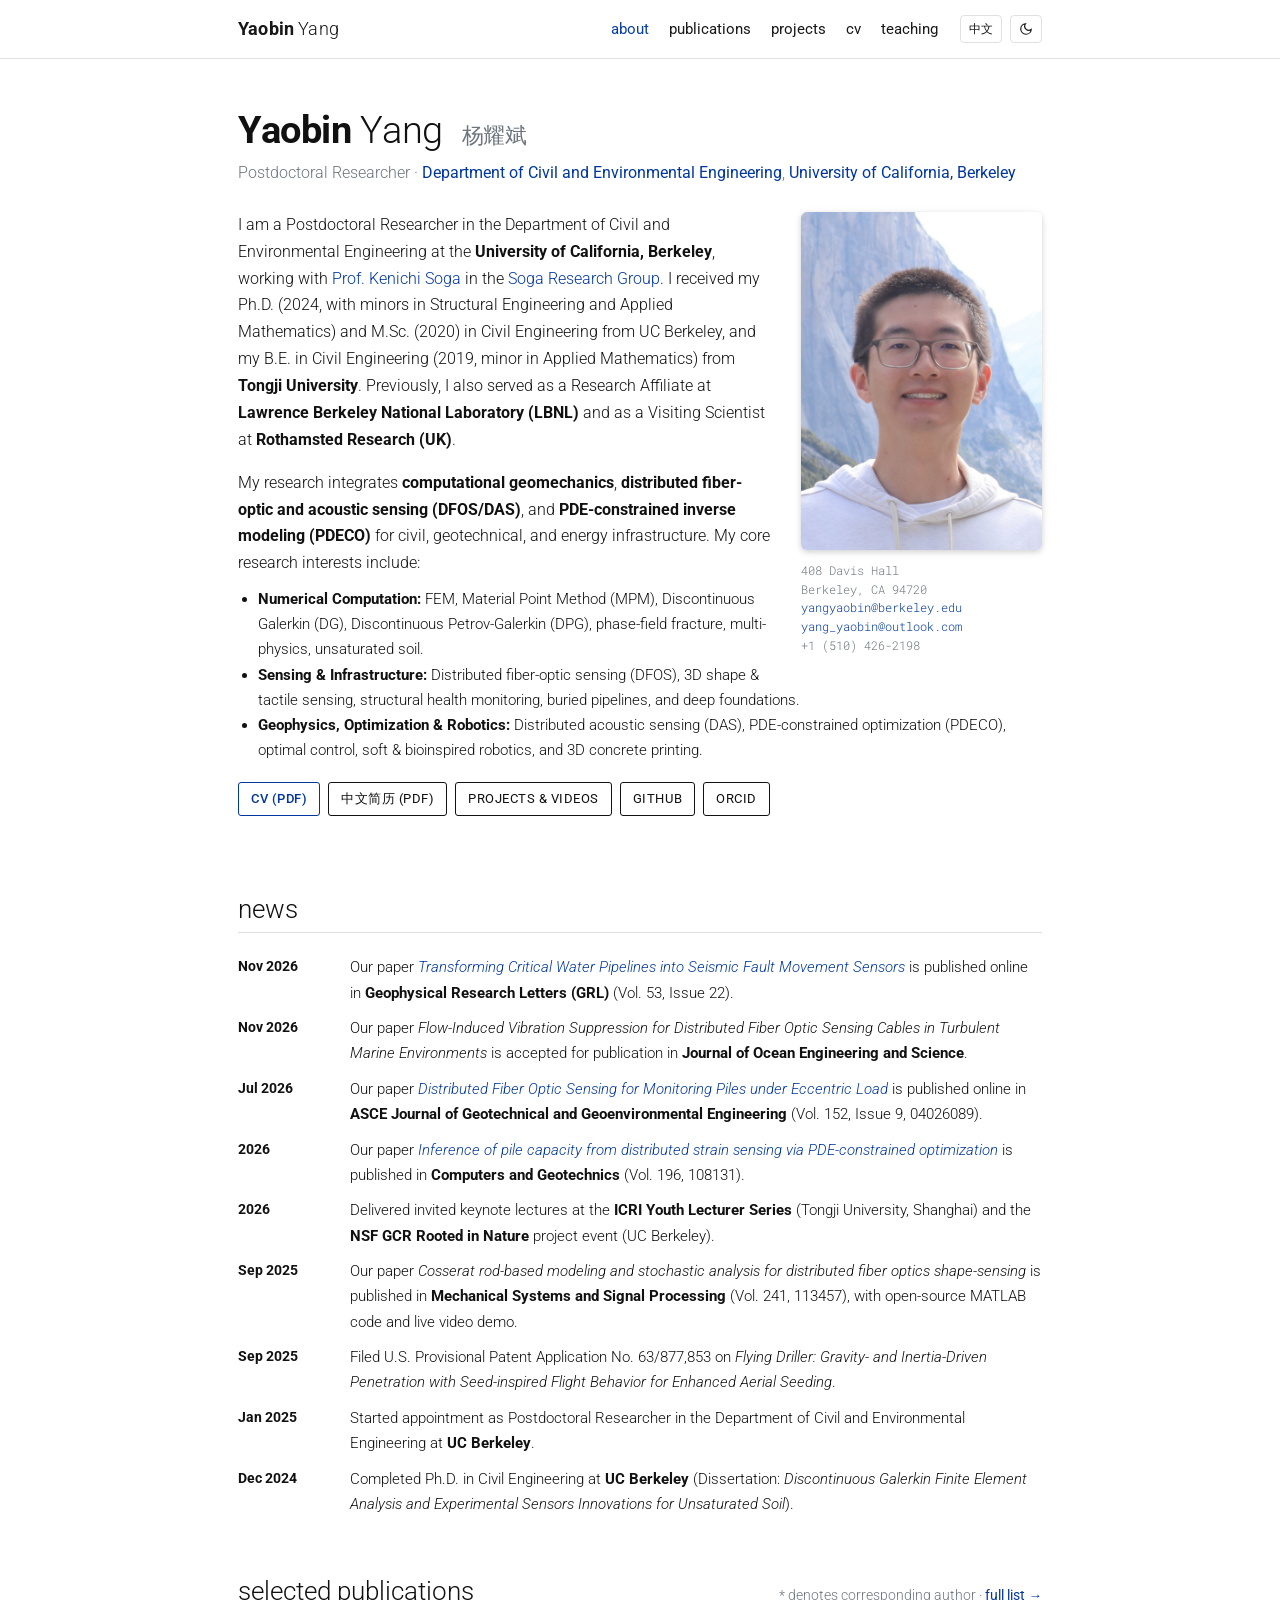
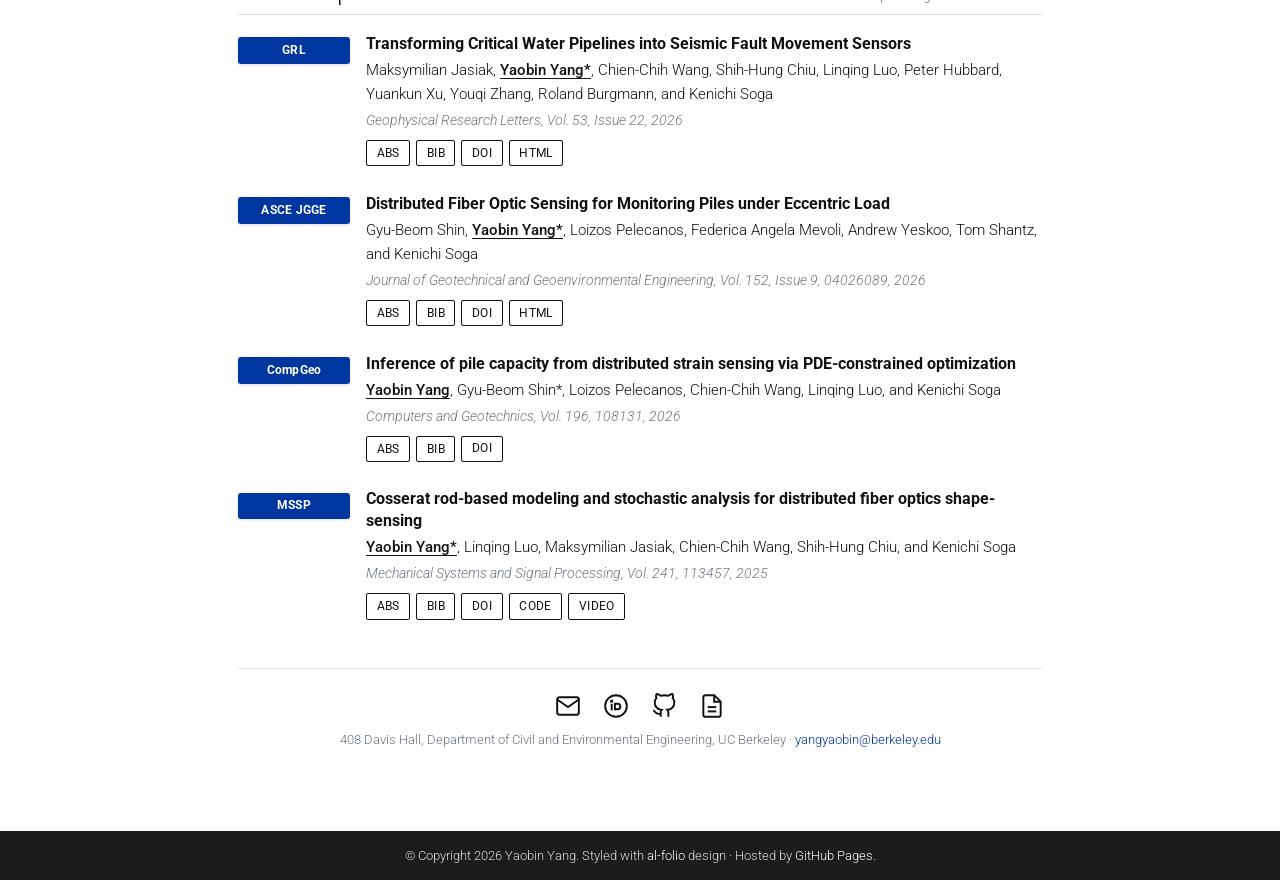
==== commit 7af0e083: "Publish updated website with links to all publications, preprints, and CVs" ====
--- a/index.html
+++ b/index.html
@@ -18,11 +18,11 @@
 <body>
 
   <!-- ========================================================================
-       Fixed Top Navbar (al-folio style)
+       Fixed Top Navbar (al-folio multi-page style)
        ======================================================================== -->
   <header class="navbar">
     <div class="navbar-inner">
-      <a class="navbar-brand" href="#about">
+      <a class="navbar-brand" href="index.html">
         <span class="font-weight-bold">Yaobin</span> Yang
       </a>
 
@@ -31,12 +31,11 @@
       </button>
 
       <ul class="navbar-nav" id="navbar-nav">
-        <li><a class="nav-link" href="#about" data-en="about" data-zh="关于">about</a></li>
-        <li><a class="nav-link" href="#news" data-en="news" data-zh="动态">news</a></li>
-        <li><a class="nav-link" href="#publications" data-en="publications" data-zh="论文">publications</a></li>
-        <li><a class="nav-link" href="#projects" data-en="projects" data-zh="项目与视频">projects</a></li>
-        <li><a class="nav-link" href="#cv" data-en="cv" data-zh="履历">cv</a></li>
-        <li><a class="nav-link" href="#teaching" data-en="teaching" data-zh="教学与服务">teaching</a></li>
+        <li><a class="nav-link active" href="index.html" data-en="about" data-zh="关于">about</a></li>
+        <li><a class="nav-link" href="publications.html" data-en="publications" data-zh="论文">publications</a></li>
+        <li><a class="nav-link" href="projects.html" data-en="projects" data-zh="项目与视频">projects</a></li>
+        <li><a class="nav-link" href="cv.html" data-en="cv" data-zh="履历">cv</a></li>
+        <li><a class="nav-link" href="teaching.html" data-en="teaching" data-zh="教学与服务">teaching</a></li>
         <li class="nav-controls">
           <button type="button" id="lang-toggle" class="nav-icon-btn" title="Switch Language (English / 中文)">中文</button>
           <button type="button" id="theme-toggle" class="nav-icon-btn" title="Toggle Dark / Light Theme" aria-label="Toggle Theme"></button>
@@ -114,7 +113,7 @@
             <a href="assets/docs/Yaobin_Yang_CV_ZH.pdf" target="_blank" rel="noopener" class="al-btn">
               <span data-en="中文简历 (PDF)" data-zh="中文简历 (PDF)">中文简历 (PDF)</span>
             </a>
-            <a href="#projects" class="al-btn">
+            <a href="projects.html" class="al-btn">
               <span data-en="Projects &amp; Videos" data-zh="科研项目与视频">Projects &amp; Videos</span>
             </a>
             <a href="https://github.com/yaobinyang" target="_blank" rel="noopener" class="al-btn">GitHub</a>
@@ -134,24 +133,31 @@
           <table class="news-table">
             <tbody>
               <tr>
+                <th scope="row">Nov 2026</th>
+                <td data-en="Our paper <a href='https://agupubs.onlinelibrary.wiley.com/doi/10.1029/2026GL123978' target='_blank' rel='noopener'><em>Transforming Critical Water Pipelines into Seismic Fault Movement Sensors</em></a> is published online in <strong>Geophysical Research Letters (GRL)</strong> (Vol. 53, Issue 22)."
+                    data-zh="合作通讯论文 <a href='https://agupubs.onlinelibrary.wiley.com/doi/10.1029/2026GL123978' target='_blank' rel='noopener'><em>Transforming Critical Water Pipelines into Seismic Fault Movement Sensors</em></a> 在线发表于地球物理顶刊 <strong>Geophysical Research Letters (GRL)</strong> (Vol. 53, Issue 22)。">
+                  Our paper <a href="https://agupubs.onlinelibrary.wiley.com/doi/10.1029/2026GL123978" target="_blank" rel="noopener"><em>Transforming Critical Water Pipelines into Seismic Fault Movement Sensors</em></a> is published online in <strong>Geophysical Research Letters (GRL)</strong> (Vol. 53, Issue 22).
+                </td>
+              </tr>
+              <tr>
+                <th scope="row">Nov 2026</th>
+                <td data-en="Our paper <em>Flow-Induced Vibration Suppression for Distributed Fiber Optic Sensing Cables in Turbulent Marine Environments</em> is accepted for publication in <strong>Journal of Ocean Engineering and Science</strong>."
+                    data-zh="第二作者论文 <em>Flow-Induced Vibration Suppression for Distributed Fiber Optic Sensing Cables in Turbulent Marine Environments</em> 被 <strong>Journal of Ocean Engineering and Science</strong> 正式录用。">
+                  Our paper <em>Flow-Induced Vibration Suppression for Distributed Fiber Optic Sensing Cables in Turbulent Marine Environments</em> is accepted for publication in <strong>Journal of Ocean Engineering and Science</strong>.
+                </td>
+              </tr>
+              <tr>
+                <th scope="row">Jul 2026</th>
+                <td data-en="Our paper <a href='https://doi.org/10.1061/JGGEFK.GTENG-14998' target='_blank' rel='noopener'><em>Distributed Fiber Optic Sensing for Monitoring Piles under Eccentric Load</em></a> is published online in <strong>ASCE Journal of Geotechnical and Geoenvironmental Engineering</strong> (Vol. 152, Issue 9, 04026089)."
+                    data-zh="合作通讯论文 <a href='https://doi.org/10.1061/JGGEFK.GTENG-14998' target='_blank' rel='noopener'><em>Distributed Fiber Optic Sensing for Monitoring Piles under Eccentric Load</em></a> 在线发表于 <strong>ASCE Journal of Geotechnical and Geoenvironmental Engineering</strong> (Vol. 152, Issue 9, 04026089)。">
+                  Our paper <a href="https://doi.org/10.1061/JGGEFK.GTENG-14998" target="_blank" rel="noopener"><em>Distributed Fiber Optic Sensing for Monitoring Piles under Eccentric Load</em></a> is published online in <strong>ASCE Journal of Geotechnical and Geoenvironmental Engineering</strong> (Vol. 152, Issue 9, 04026089).
+                </td>
+              </tr>
+              <tr>
                 <th scope="row">2026</th>
-                <td data-en="Our paper <em>Transforming Critical Water Pipelines into Seismic Fault Movement Sensors</em> is accepted for publication in <strong>Geophysical Research Letters (GRL)</strong>."
-                    data-zh="合作通讯论文 <em>Transforming Critical Water Pipelines into Seismic Fault Movement Sensors</em> 被地球物理顶刊 <strong>Geophysical Research Letters (GRL)</strong> 正式录用。">
-                  Our paper <em>Transforming Critical Water Pipelines into Seismic Fault Movement Sensors</em> is accepted for publication in <strong>Geophysical Research Letters (GRL)</strong>.
-                </td>
-              </tr>
-              <tr>
-                <th scope="row">Jul 2026</th>
-                <td data-en="Our paper <em>Distributed Fiber Optic Sensing for Monitoring Piles under Eccentric Load</em> is published online in <strong>ASCE Journal of Geotechnical and Geoenvironmental Engineering</strong> (Vol. 152, Issue 9, 04026089)."
-                    data-zh="合作通讯论文 <em>Distributed Fiber Optic Sensing for Monitoring Piles under Eccentric Load</em> 在线发表于 <strong>ASCE Journal of Geotechnical and Geoenvironmental Engineering</strong> (Vol. 152, Issue 9, 04026089)。">
-                  Our paper <em>Distributed Fiber Optic Sensing for Monitoring Piles under Eccentric Load</em> is published online in <strong>ASCE Journal of Geotechnical and Geoenvironmental Engineering</strong> (Vol. 152, Issue 9, 04026089).
-                </td>
-              </tr>
-              <tr>
-                <th scope="row">2026</th>
-                <td data-en="Our paper <em>Inference of pile capacity from distributed strain sensing via PDE-constrained optimization</em> is published in <strong>Computers and Geotechnics</strong> (Vol. 196, 108131)."
-                    data-zh="第一作者论文 <em>Inference of pile capacity from distributed strain sensing via PDE-constrained optimization</em> 发表于 <strong>Computers and Geotechnics</strong> (Vol. 196, 108131)。">
-                  Our paper <em>Inference of pile capacity from distributed strain sensing via PDE-constrained optimization</em> is published in <strong>Computers and Geotechnics</strong> (Vol. 196, 108131).
+                <td data-en="Our paper <a href='https://doi.org/10.1016/j.compgeo.2026.108131' target='_blank' rel='noopener'><em>Inference of pile capacity from distributed strain sensing via PDE-constrained optimization</em></a> is published in <strong>Computers and Geotechnics</strong> (Vol. 196, 108131)."
+                    data-zh="第一作者论文 <a href='https://doi.org/10.1016/j.compgeo.2026.108131' target='_blank' rel='noopener'><em>Inference of pile capacity from distributed strain sensing via PDE-constrained optimization</em></a> 发表于 <strong>Computers and Geotechnics</strong> (Vol. 196, 108131)。">
+                  Our paper <a href="https://doi.org/10.1016/j.compgeo.2026.108131" target="_blank" rel="noopener"><em>Inference of pile capacity from distributed strain sensing via PDE-constrained optimization</em></a> is published in <strong>Computers and Geotechnics</strong> (Vol. 196, 108131).
                 </td>
               </tr>
               <tr>
@@ -195,768 +201,110 @@
       </section>
 
       <!-- ====================================================================
-           Publications Section (Published and Accepted Only, No Under Review)
+           Selected Publications (4 First-Author / Corresponding-Author Papers)
            ==================================================================== -->
-      <section class="al-section publications" id="publications">
+      <section class="al-section publications" id="selected-publications">
         <h2 class="al-section-title">
-          <span data-en="publications" data-zh="学术论文与专利 (publications)">publications</span>
-          <span class="al-section-sub" data-en="* denotes corresponding author" data-zh="* 表示通讯作者">* denotes corresponding author</span>
-        </h2>
-
-        <div class="pub-filter-bar">
-          <div class="pub-tabs">
-            <button type="button" class="pub-tab active" data-filter="all" data-en="All (11)" data-zh="全部 (11)">All (11)</button>
-            <button type="button" class="pub-tab" data-filter="journal" data-en="Journal Articles (5)" data-zh="期刊论文 (5)">Journal Articles (5)</button>
-            <button type="button" class="pub-tab" data-filter="conference" data-en="Conferences &amp; Chapters (4)" data-zh="会议论文与章节 (4)">Conferences &amp; Chapters (4)</button>
-            <button type="button" class="pub-tab" data-filter="patent" data-en="Patent &amp; Thesis (2)" data-zh="专利与学位论文 (2)">Patent &amp; Thesis (2)</button>
-          </div>
-          <input type="text" id="pub-search" class="pub-search-input"
-                 placeholder="Filter publications..."
-                 data-en="Filter publications..."
-                 data-zh="搜索论文标题、期刊或作者..." />
-        </div>
-
-        <!-- 2027 Group -->
-        <div class="pub-year-group">
-          <h2 class="year">2027</h2>
-          <ol class="bibliography">
-            <li class="pub-item" data-category="conference">
-              <div class="pub-row">
-                <div class="pub-abbr-col">
-                  <span class="pub-badge conference">ASCE 2027</span>
-                </div>
-                <div class="pub-main-col">
-                  <div class="title">Fiber-optic Miniature Pore Pressure Probe: Design, Fabrication and Application</div>
-                  <div class="author"><em><u>Yaobin Yang*</u></em>, Linqing Luo, Kenichi Soga, and Xiang Sun*</div>
-                  <div class="periodical"><em>In ASCE Conference 2027</em> (Accepted Abstract, Paper Forthcoming, ID: ASCE2027-288), 2027</div>
-                  <div class="links">
-                    <button type="button" class="btn-sm" data-toggle-abs="abs-pore2027">ABS</button>
-                    <button type="button" class="btn-sm" data-bibtex="yang2027porepressure">BIB</button>
-                  </div>
-                  <div id="abs-pore2027" class="pub-drawer">
-                    Design, micro-fabrication, calibration, and soil testing validation of a custom miniature fiber-optic pore-water pressure probe capable of resolving localized transient pore pressure evolution in unsaturated and saturated soils.
-                  </div>
-                </div>
-              </div>
-            </li>
-          </ol>
-        </div>
-
-        <!-- 2026 Group -->
-        <div class="pub-year-group">
-          <h2 class="year">2026</h2>
-          <ol class="bibliography">
-            <!-- 1. GRL 2026 (Accepted) -->
-            <li class="pub-item" data-category="journal">
-              <div class="pub-row">
-                <div class="pub-abbr-col">
-                  <span class="pub-badge">GRL</span>
-                  <span class="pub-status-note" data-en="Accepted" data-zh="已录用">Accepted</span>
-                </div>
-                <div class="pub-main-col">
-                  <div class="title">Transforming Critical Water Pipelines into Seismic Fault Movement Sensors</div>
-                  <div class="author">Maksymilian Jasiak, <em><u>Yaobin Yang*</u></em>, Chien-Chih Wang, Shih-Hung Chiu, Linqing Luo, Peter Hubbard, Yuankun Xu, Youqi Zhang, Roland Burgmann, and Kenichi Soga</div>
-                  <div class="periodical"><em>Geophysical Research Letters</em>, 2026 (Accepted)</div>
-                  <div class="links">
-                    <button type="button" class="btn-sm" data-toggle-abs="abs-grl2026">ABS</button>
-                    <button type="button" class="btn-sm" data-bibtex="TransformingCriticalWaterPipelines">BIB</button>
-                  </div>
-                  <div id="abs-grl2026" class="pub-drawer">
-                    Demonstrates full-scale distributed fiber-optic strain and temperature sensing paired with Cosserat rod kinematic modeling on an operating municipal water transmission pipeline crossing the active Hayward Fault, resolving slow fault-driven ground deformation at millimeter-per-year precision.
-                  </div>
-                </div>
-              </div>
-            </li>
-
-            <!-- 2. ASCE JGGE 2026 (Published Online) -->
-            <li class="pub-item" data-category="journal">
-              <div class="pub-row">
-                <div class="pub-abbr-col">
-                  <span class="pub-badge">ASCE JGGE</span>
-                </div>
-                <div class="pub-main-col">
-                  <div class="title">Distributed Fiber Optic Sensing for Monitoring Piles under Eccentric Load</div>
-                  <div class="author">Gyu-Beom Shin, <em><u>Yaobin Yang*</u></em>, Loizos Pelecanos, Federica Angela Mevoli, Andrew Yeskoo, Tom Shantz, and Kenichi Soga</div>
-                  <div class="periodical"><em>Journal of Geotechnical and Geoenvironmental Engineering</em>, Vol. 152, Issue 9, 04026089, 2026</div>
-                  <div class="links">
-                    <button type="button" class="btn-sm" data-toggle-abs="abs-jgge2026">ABS</button>
-                    <button type="button" class="btn-sm" data-bibtex="Shin_EccentricLoad">BIB</button>
-                    <a href="https://doi.org/10.1061/JGGEFK.GTENG-14998" target="_blank" rel="noopener" class="btn-sm">DOI</a>
-                    <a href="https://ascelibrary.org/doi/10.1061/JGGEFK.GTENG-14998" target="_blank" rel="noopener" class="btn-sm">HTML</a>
-                  </div>
-                  <div id="abs-jgge2026" class="pub-drawer">
-                    Field investigation of cast-in-drilled-hole (CIDH) piles subjected to eccentric loading, combining continuous distributed fiber-optic sensing (DFOS), 3D Cosserat rod shape reconstruction with stochastic error envelopes, and coupled axial-lateral finite element inverse analysis to quantify nonlinear soil reaction curves and construction-induced eccentricities.
-                  </div>
-                </div>
-              </div>
-            </li>
-
-            <!-- 3. CompGeo 2026 -->
-            <li class="pub-item" data-category="journal">
-              <div class="pub-row">
-                <div class="pub-abbr-col">
-                  <span class="pub-badge">CompGeo</span>
-                </div>
-                <div class="pub-main-col">
-                  <div class="title">Inference of pile capacity from distributed strain sensing via PDE-constrained optimization</div>
-                  <div class="author"><em><u>Yaobin Yang</u></em>, Gyu-Beom Shin*, Loizos Pelecanos, Chien-Chih Wang, Linqing Luo, and Kenichi Soga</div>
-                  <div class="periodical"><em>Computers and Geotechnics</em>, Vol. 196, 108131, 2026</div>
-                  <div class="links">
-                    <button type="button" class="btn-sm" data-toggle-abs="abs-compgeo2026">ABS</button>
-                    <button type="button" class="btn-sm" data-bibtex="YANG2026108131">BIB</button>
-                    <a href="https://doi.org/10.1016/j.compgeo.2026.108131" target="_blank" rel="noopener" class="btn-sm">DOI</a>
-                  </div>
-                  <div id="abs-compgeo2026" class="pub-drawer">
-                    Formulates a partial-differential-equation-constrained optimization (PDECO) inverse modeling framework that assimilates high-resolution distributed fiber-optic strain profiles to infer shaft friction mobilization, base resistance, and nonlinear soil-pile interaction directly from continuum equilibrium constraints.
-                  </div>
-                </div>
-              </div>
-            </li>
-          </ol>
-        </div>
-
-        <!-- 2025 Group -->
-        <div class="pub-year-group">
-          <h2 class="year">2025</h2>
-          <ol class="bibliography">
-            <!-- 4. MSSP 2025 -->
-            <li class="pub-item" data-category="journal">
-              <div class="pub-row">
-                <div class="pub-abbr-col">
-                  <span class="pub-badge">MSSP</span>
-                </div>
-                <div class="pub-main-col">
-                  <div class="title">Cosserat rod-based modeling and stochastic analysis for distributed fiber optics shape-sensing</div>
-                  <div class="author"><em><u>Yaobin Yang*</u></em>, Linqing Luo, Maksymilian Jasiak, Chien-Chih Wang, Shih-Hung Chiu, and Kenichi Soga</div>
-                  <div class="periodical"><em>Mechanical Systems and Signal Processing</em>, Vol. 241, 113457, 2025</div>
-                  <div class="links">
-                    <button type="button" class="btn-sm" data-toggle-abs="abs-mssp2025">ABS</button>
-                    <button type="button" class="btn-sm" data-bibtex="yang2025cosserat">BIB</button>
-                    <a href="https://doi.org/10.1016/j.ymssp.2025.113457" target="_blank" rel="noopener" class="btn-sm">DOI</a>
-                    <a href="https://github.com/yaobinyang/Shape-sensing-matlab-code" target="_blank" rel="noopener" class="btn-sm">CODE</a>
-                    <a href="https://www.youtube.com/shorts/V-f6sZhzwOA" target="_blank" rel="noopener" class="btn-sm">VIDEO</a>
-                  </div>
-                  <div id="abs-mssp2025" class="pub-drawer">
-                    Establishes a 3D shape-sensing framework combining distributed fiber-optic strain measurements with Cosserat rod kinematics and Lie-group stochastic error propagation, providing analytical uncertainty bounds validated against real-time experimental reconstructions.
-                  </div>
-                </div>
-              </div>
-            </li>
-
-            <!-- US Patent 2025 -->
-            <li class="pub-item" data-category="patent">
-              <div class="pub-row">
-                <div class="pub-abbr-col">
-                  <span class="pub-badge patent">U.S. Patent</span>
-                </div>
-                <div class="pub-main-col">
-                  <div class="title">Flying Driller: Gravity- and Inertia-Driven Penetration with Seed-inspired Flight Behavior for Enhanced Aerial Seeding</div>
-                  <div class="author">U.S. Provisional Patent Application No. <strong>63/877,853</strong> (Filed September 2025)</div>
-                  <div class="periodical"><em>United States Patent and Trademark Office (USPTO)</em>, 2025</div>
-                  <div class="links">
-                    <button type="button" class="btn-sm" data-bibtex="flyingdriller2025">BIB</button>
-                  </div>
-                </div>
-              </div>
-            </li>
-          </ol>
-        </div>
-
-        <!-- 2024 Group -->
-        <div class="pub-year-group">
-          <h2 class="year">2024</h2>
-          <ol class="bibliography">
-            <!-- Ph.D. Thesis -->
-            <li class="pub-item" data-category="patent">
-              <div class="pub-row">
-                <div class="pub-abbr-col">
-                  <span class="pub-badge thesis">Ph.D. Thesis</span>
-                </div>
-                <div class="pub-main-col">
-                  <div class="title">Discontinuous Galerkin Finite Element Analysis and Experimental Sensors Innovations for Unsaturated Soil</div>
-                  <div class="author"><em><u>Yaobin Yang</u></em> (Advisor: Prof. Kenichi Soga)</div>
-                  <div class="periodical"><em>Ph.D. Dissertation</em>, University of California, Berkeley, December 2024</div>
-                  <div class="links">
-                    <button type="button" class="btn-sm" data-bibtex="yang2024discontinuous">BIB</button>
-                  </div>
-                </div>
-              </div>
-            </li>
-
-            <!-- ASCE Pipelines 2024 -->
-            <li class="pub-item" data-category="conference">
-              <div class="pub-row">
-                <div class="pub-abbr-col">
-                  <span class="pub-badge conference">Pipelines 2024</span>
-                </div>
-                <div class="pub-main-col">
-                  <div class="title">Design and Installation of Distributed Fiber Optic Sensing Technology to Monitor HDPE Pipelines at an Earthquake Fault Crossing</div>
-                  <div class="author">Krista Araica, Gus Cicala, Marshall P. McLeod, Kenichi Soga, Maksymilian Jasiak, Peter Hubbard, Chien-Chih Wang, <em><u>Yaobin Yang</u></em>, Linqing Luo, Andrew Yeskoo, et al.</div>
-                  <div class="periodical"><em>In ASCE Pipelines 2024</em>, pp. 561–571, 2024</div>
-                  <div class="links">
-                    <button type="button" class="btn-sm" data-bibtex="araica2024design">BIB</button>
-                  </div>
-                </div>
-              </div>
-            </li>
-
-            <!-- Geo-Congress 2024 -->
-            <li class="pub-item" data-category="conference">
-              <div class="pub-row">
-                <div class="pub-abbr-col">
-                  <span class="pub-badge conference">Geo-Congress</span>
-                </div>
-                <div class="pub-main-col">
-                  <div class="title">Thermal Response Test of Geothermal Boreholes Using Distributed Fiber Optic Sensing</div>
-                  <div class="author">Sumeet K. Sinha*, Jiahui Yang, <em><u>Yaobin Yang</u></em>, Asha Nigh, and Kenichi Soga</div>
-                  <div class="periodical"><em>In ASCE Geo-Congress 2024</em>, pp. 493–503, 2024</div>
-                  <div class="links">
-                    <button type="button" class="btn-sm" data-bibtex="sinha2024thermal">BIB</button>
-                  </div>
-                </div>
-              </div>
-            </li>
-          </ol>
-        </div>
-
-        <!-- 2023 Group -->
-        <div class="pub-year-group">
-          <h2 class="year">2023</h2>
-          <ol class="bibliography">
-            <!-- 5. Energy 2023 -->
-            <li class="pub-item" data-category="journal">
-              <div class="pub-row">
-                <div class="pub-abbr-col">
-                  <span class="pub-badge">Energy</span>
-                </div>
-                <div class="pub-main-col">
-                  <div class="title">Numerical analysis of coupled thermal-hydro-chemo-mechanical (THCM) behavior to joint production of marine gas hydrate and shallow gas</div>
-                  <div class="author">Fanbao Cheng, Xiang Sun*, Yanghui Li*, Xin Ju, <em><u>Yaobin Yang</u></em>, Xuanji Liu, Weiguo Liu, Mingjun Yang, and Yongchen Song</div>
-                  <div class="periodical"><em>Energy</em>, Vol. 281, 128224, 2023</div>
-                  <div class="links">
-                    <button type="button" class="btn-sm" data-bibtex="cheng2023numerical">BIB</button>
-                    <a href="https://doi.org/10.1016/j.energy.2023.128224" target="_blank" rel="noopener" class="btn-sm">DOI</a>
-                  </div>
-                </div>
-              </div>
-            </li>
-          </ol>
-        </div>
-
-        <!-- 2022 Group -->
-        <div class="pub-year-group">
-          <h2 class="year">2022</h2>
-          <ol class="bibliography">
-            <!-- AGU 2022 -->
-            <li class="pub-item" data-category="conference">
-              <div class="pub-row">
-                <div class="pub-abbr-col">
-                  <span class="pub-badge conference">AGU</span>
-                </div>
-                <div class="pub-main-col">
-                  <div class="title">Intermediate-scale testing of a spatially distributed sensing technology for monitoring greenhouse gas migration through vadose zone to the atmosphere</div>
-                  <div class="author">Tissa H. Illangasekare*, Ana Maria Ilie, <em><u>Yaobin Yang</u></em>, Kenichi Soga, W. Richard Whalley, and Andrew Trautz</div>
-                  <div class="periodical"><em>AGU Fall Meeting Abstracts</em>, Vol. 2022, H45J-1511, 2022</div>
-                  <div class="links">
-                    <button type="button" class="btn-sm" data-bibtex="illangasekare2022intermediate">BIB</button>
-                  </div>
-                </div>
-              </div>
-            </li>
-          </ol>
-        </div>
-      </section>
-
-      <!-- ====================================================================
-           Projects Section (al-folio project cards: at most ONE video per project)
-           ==================================================================== -->
-      <section class="al-section" id="projects">
-        <h2 class="al-section-title">
-          <span data-en="projects" data-zh="研究项目与代表性展示 (projects)">projects</span>
-          <span class="al-section-sub" data-en="Computational mechanics, fiber-optic sensing &amp; sponsored research" data-zh="计算地质力学、分布式光纤传感与资助项目">Computational mechanics, fiber-optic sensing &amp; sponsored research</span>
-        </h2>
-
-        <div class="sim-tabs">
-          <button type="button" class="sim-tab active" data-sim-filter="all" data-en="all (8)" data-zh="全部项目 (8)">all (8)</button>
-          <button type="button" class="sim-tab" data-sim-filter="computation" data-en="computational geomechanics (4)" data-zh="计算地质力学 (4)">computational geomechanics (4)</button>
-          <button type="button" class="sim-tab" data-sim-filter="sensing" data-en="fiber-optic sensing &amp; infrastructure (4)" data-zh="光纤传感与基础设施 (4)">fiber-optic sensing &amp; infrastructure (4)</button>
-        </div>
-
-        <div class="projects-grid" style="margin-bottom: 1.85rem;">
-
-          <!-- Project 1: 3D deal.II-MPM Drilling & Cone Penetration (1 Video) -->
-          <article class="al-card sim-card" data-sim-category="computation">
-            <div class="al-card-media">
-              <span class="al-card-badge">deal.II-MPM · 3D Penetration</span>
-              <button type="button" class="al-card-expand"
-                      data-lightbox-video="assets/videos/drill_fine_St10_three_styles.mp4"
-                      data-title-en="Parallel 3D Material Point Method: Rotary Drag-Bit Drilling in Sensitive Clay"
-                      data-title-zh="并行三维物质点法（deal.II-MPM）：高灵敏度软黏土旋转钻进模拟"
-                      data-caption-en="Synchronized photorealistic surface render, accumulated plastic strain field, and material-point view on p4est-distributed octree grids with Bercovier-Pironneau volumetric projection and tension cracking.">
-                Expand
-              </button>
-              <video src="assets/videos/drill_fine_St10_three_styles.mp4" poster="assets/img/render_drill_St10_three_styles.jpg" autoplay loop muted playsinline controls preload="metadata"></video>
-            </div>
-            <div class="al-card-body">
-              <h3 class="al-card-title" data-en="Parallel 3D Material Point Method for Drilling &amp; Penetration" data-zh="面向旋转钻进与静力触探的并行三维物质点法 (deal.II-MPM)">
-                Parallel 3D Material Point Method for Drilling &amp; Penetration
-              </h3>
-              <p class="al-card-text"
-                 data-en="Parallel explicit 3D MPM framework on p4est octree grids with inf-sup stable Bercovier-Pironneau volumetric projection, Einav-Randolph strain-softening remoulding, structured Modified Cam-Clay, and smeared tension cracking."
-                 data-zh="基于 p4est 分布式八叉树网格的并行三维物质点法，融合满足 inf-sup 稳定性的体积应变投影、应变软化重塑与弥散拉裂本构。">
-                Parallel explicit 3D MPM framework on p4est octree grids with inf-sup stable Bercovier-Pironneau volumetric projection, Einav-Randolph strain-softening remoulding, structured Modified Cam-Clay, and smeared tension cracking.
-              </p>
-            </div>
-          </article>
-
-          <!-- Project 2: Coupled THM & Phase-Field Fracture in Unsaturated Soil (1 Video) -->
-          <article class="al-card sim-card" data-sim-category="computation">
-            <div class="al-card-media contain-media">
-              <span class="al-card-badge">DG-FEM · THM Phase-Field</span>
-              <button type="button" class="al-card-expand"
-                      data-lightbox-video="assets/videos/pf_desiccation_network_amr.mp4"
-                      data-title-en="Coupled THM & Variational Phase-Field Desiccation Crack Network with Dynamic AMR"
-                      data-title-zh="非饱和土热-水-力（THM）耦合相场干缩裂纹网络与动态自适应网格"
-                      data-caption-en="Matrix-free Discontinuous Galerkin and AT2 variational phase-field fracture simulation capturing suction-driven polygonal crack nucleation, T-junction arrest, and dynamic mesh refinement.">
-                Expand
-              </button>
-              <video src="assets/videos/pf_desiccation_network_amr.mp4" autoplay loop muted playsinline controls preload="metadata"></video>
-            </div>
-            <div class="al-card-body">
-              <h3 class="al-card-title" data-en="Coupled THM &amp; Phase-Field Fracture in Unsaturated Soils" data-zh="非饱和土与土石坝热-水-力（THM）耦合相场断裂 (DG-FEM)">
-                Coupled THM &amp; Phase-Field Fracture in Unsaturated Soils
-              </h3>
-              <p class="al-card-text"
-                 data-en="Matrix-free adaptive Discontinuous Galerkin and variational phase-field framework resolving matric suction, desiccation and hydraulic crack networks, and embankment dam safety with USACE and FEMA."
-                 data-zh="无矩阵自适应间断伽辽金与变分相场断裂框架，解析非饱和土基质吸力、干缩/水力裂纹网络演化及土石坝裂缝安全评估（USACE &amp; FEMA）。">
-                Matrix-free adaptive Discontinuous Galerkin and variational phase-field framework resolving matric suction, desiccation and hydraulic crack networks, and embankment dam safety with USACE and FEMA.
-              </p>
-            </div>
-          </article>
-
-          <!-- Project 3: Distributed Fiber-Optic 3D Shape Sensing (1 Video) -->
-          <article class="al-card sim-card" data-sim-category="sensing">
-            <div class="al-card-media">
-              <span class="al-card-badge">Cosserat Rod · Live Shape Sensing</span>
-              <iframe src="https://www.youtube.com/embed/V-f6sZhzwOA?rel=0"
-                      title="Real-Time Distributed Fiber-Optic 3D Shape Sensing via Cosserat Rod Theory"
-                      allow="accelerometer; autoplay; clipboard-write; encrypted-media; gyroscope; picture-in-picture"
-                      allowfullscreen loading="lazy"></iframe>
-            </div>
-            <div class="al-card-body">
-              <h3 class="al-card-title" data-en="Real-Time Fiber-Optic 3D Shape Sensing under Uncertainty" data-zh="基于 Cosserat 杆理论的实时分布式光纤三维形状传感">
-                Real-Time Fiber-Optic 3D Shape Sensing under Uncertainty
-              </h3>
-              <p class="al-card-text"
-                 data-en="Couples distributed optical fiber strain streams with nonlinear Cosserat rod kinematics and Lie-group stochastic error analysis to reconstruct 3D deformed shapes in real time with analytical confidence bounds."
-                 data-zh="将分布式光纤应变测量与非线性 Cosserat 杆运动学及随机误差传递相结合，实现具有严格置信界的实时三维空间形态重构。">
-                Couples distributed optical fiber strain streams with nonlinear Cosserat rod kinematics and Lie-group stochastic error analysis to reconstruct 3D deformed shapes in real time with analytical confidence bounds.
-              </p>
-              <div class="al-card-links">
-                <a href="https://doi.org/10.1016/j.ymssp.2025.113457" target="_blank" rel="noopener" class="btn-sm">MSSP PAPER</a>
-                <a href="https://github.com/yaobinyang/Shape-sensing-matlab-code" target="_blank" rel="noopener" class="btn-sm">GITHUB CODE</a>
-              </div>
-            </div>
-          </article>
-
-          <!-- Project 4: Critical Lifelines & Deep Foundations Monitoring via DFOS & PDECO (Figure) -->
-          <article class="al-card sim-card" data-sim-category="sensing">
-            <div class="al-card-media">
-              <span class="al-card-badge">DFOS + PDECO · Field Lifelines</span>
-              <button type="button" class="al-card-expand"
-                      data-lightbox-src="assets/img/fieldwork.jpg"
-                      data-title-en="Critical Water Lifelines & Deep Foundations Monitoring via DFOS and PDECO"
-                      data-title-zh="跨断层输水干线与桩基础分布式光纤监测及 PDE 约束优化反演"
-                      data-caption-en="Full-scale Hayward Fault water pipeline monitoring (~4 mm/yr fault-slip precision, GRL 2026), eccentric-load CIDH pile instrumentation (ASCE JGGE 2026), and PDE-constrained pile capacity inversion (CompGeo 2026).">
-                Expand
-              </button>
-              <img src="assets/img/fieldwork.jpg" alt="Hayward Fault pipeline and pile monitoring via DFOS" loading="lazy" />
-            </div>
-            <div class="al-card-body">
-              <h3 class="al-card-title" data-en="Critical Water Lifelines &amp; Deep Foundations Monitoring (PDECO)" data-zh="跨断层输水管道与桩基全尺寸光纤监测及承载力反演">
-                Critical Water Lifelines &amp; Deep Foundations Monitoring (PDECO)
-              </h3>
-              <p class="al-card-text"
-                 data-en="Transforms an operating water pipeline crossing the Hayward Fault into a millimeter-per-year seismic fault sensor (GRL, 2026) and infers pile capacity and eccentric load-transfer via PDE-constrained optimization (CompGeo &amp; ASCE JGGE, 2026)."
-                 data-zh="将穿越海沃德断层的在役输水管道转化为毫米/年精度的地震断层蠕滑传感器（GRL, 2026），并通过偏微分方程约束优化反演桩基承载力与偏心荷载响应（CompGeo &amp; ASCE JGGE, 2026）。">
-                Transforms an operating water pipeline crossing the Hayward Fault into a millimeter-per-year seismic fault sensor (GRL, 2026) and infers pile capacity and eccentric load-transfer via PDE-constrained optimization (CompGeo &amp; ASCE JGGE, 2026).
-              </p>
-              <div class="al-card-links">
-                <a href="https://doi.org/10.1016/j.compgeo.2026.108131" target="_blank" rel="noopener" class="btn-sm">COMPGEO</a>
-                <a href="https://doi.org/10.1061/JGGEFK.GTENG-14998" target="_blank" rel="noopener" class="btn-sm">ASCE JGGE</a>
-              </div>
-            </div>
-          </article>
-
-          <!-- Project 5: Ultraweak DPG 3D Poroelastic Wave Solver for DAS (Figure) -->
-          <article class="al-card sim-card" data-sim-category="computation">
-            <div class="al-card-media contain-media">
-              <span class="al-card-badge">Ultraweak DPG · Poroelastic Waves</span>
-              <button type="button" class="al-card-expand"
-                      data-lightbox-src="assets/img/dpg_3d_inclusions.png"
-                      data-title-en="3D Ultraweak Discontinuous Petrov-Galerkin (DPG) Poroelastic Wave Solver"
-                      data-title-zh="三维超弱间断 Petrov-Galerkin (DPG) 多孔弹性波求解器"
-                      data-caption-en="Unconditionally stable 2D/3D ultraweak DPG Helmholtz solver resolving P1, P2, and P3 wave modes and direct strain scattering across sharp saturation interfaces for Distributed Acoustic Sensing (DAS).">
-                Expand
-              </button>
-              <img src="assets/img/dpg_3d_inclusions.png" alt="3D Ultraweak DPG Poroelastic Wave Scattering" loading="lazy" />
-            </div>
-            <div class="al-card-body">
-              <h3 class="al-card-title" data-en="Ultraweak DPG Solver for 3D Poroelastic Waves &amp; DAS" data-zh="面向分布式声学传感的三维超弱 DPG 多孔弹性波求解器">
-                Ultraweak DPG Solver for 3D Poroelastic Waves &amp; DAS
-              </h3>
-              <p class="al-card-text"
-                 data-en="Unconditionally inf-sup stable 2D/3D ultraweak Discontinuous Petrov-Galerkin Helmholtz solver for three-phase unsaturated poroelastic wave propagation across Biot-Darcy and squirt-flow regimes."
-                 data-zh="无条件 inf-sup 稳定的三维超弱间断 Petrov-Galerkin（DPG）三相非饱和多孔弹性波求解器，无锁死解析跨饱和度突变界面的应变散射场。">
-                Unconditionally inf-sup stable 2D/3D ultraweak Discontinuous Petrov-Galerkin Helmholtz solver for three-phase unsaturated poroelastic wave propagation across Biot-Darcy and squirt-flow regimes.
-              </p>
-            </div>
-          </article>
-
-          <!-- Project 6: Dynamic Cosserat Rods & Bioinspired Self-Burrowing Actuators (Figure) -->
-          <article class="al-card sim-card" data-sim-category="sensing">
-            <div class="al-card-media contain-media">
-              <span class="al-card-badge">Cosserat Dynamics · Bioinspired Drilling</span>
-              <button type="button" class="al-card-expand"
-                      data-lightbox-src="assets/img/cosserat_capstan_braid.png"
-                      data-title-en="Matrix-Free DG Dynamic Cosserat Rods & Bioinspired Self-Burrowing Actuators"
-                      data-title-zh="无矩阵 DG 动态 Cosserat 杆与仿生自钻埋播种机器人"
-                      data-caption-en="Geometrically exact 3D Cosserat rod dynamics capturing frictional contact, multi-strand braiding, and seed-inspired aerial penetration mechanics (NSF GCR Rooted in Nature, U.S. Provisional Patent 63/877,853).">
-                Expand
-              </button>
-              <img src="assets/img/cosserat_capstan_braid.png" alt="Dynamic Cosserat Rods and Bioinspired Mechanics" loading="lazy" />
-            </div>
-            <div class="al-card-body">
-              <h3 class="al-card-title" data-en="Dynamic Cosserat Rods &amp; Bioinspired Self-Burrowing Robotics" data-zh="动态 Cosserat 杆力学与仿生自钻埋播种机器人">
-                Dynamic Cosserat Rods &amp; Bioinspired Self-Burrowing Robotics
-              </h3>
-              <p class="al-card-text"
-                 data-en="Matrix-free Discontinuous Galerkin simulation of slender rods with frictional contact, supporting the design of seed-inspired aerial penetrating actuators (U.S. Provisional Patent No. 63/877,853) and marine DAS cables."
-                 data-zh="细长杆大变形与摩擦接触的无矩阵间断伽辽金数值模拟，支撑仿生自钻埋空中播种器研发（美国临时专利 63/877,853）及海底传感光缆动力学分析。">
-                Matrix-free Discontinuous Galerkin simulation of slender rods with frictional contact, supporting the design of seed-inspired aerial penetrating actuators (U.S. Provisional Patent No. 63/877,853) and marine DAS cables.
-              </p>
-            </div>
-          </article>
-
-          <!-- Project 7: 3D Landslide Runout & Hazard Chain Modeling (Figure) -->
-          <article class="al-card sim-card" data-sim-category="computation">
-            <div class="al-card-media contain-media">
-              <span class="al-card-badge">LandslideDG · 3D Hazard Chain</span>
-              <button type="button" class="al-card-expand"
-                      data-lightbox-src="assets/img/landslide_nepal_3d.png"
-                      data-title-en="3D Discontinuous Galerkin Landslide Runout over Real DEM Topography"
-                      data-title-zh="真实数字高程地形下的三维间断伽辽金滑坡动力演进模拟"
-                      data-caption-en="High-resolution Discontinuous Galerkin simulation of 3D landslide propagation, entrainment, and hazard-chain runout over complex mountainous terrain.">
-                Expand
-              </button>
-              <img src="assets/img/landslide_nepal_3d.png" alt="3D Discontinuous Galerkin Landslide Runout" loading="lazy" />
-            </div>
-            <div class="al-card-body">
-              <h3 class="al-card-title" data-en="3D Landslide Runout &amp; Mountain Hazard Chain Modeling" data-zh="真实三维地形滑坡动力演进与灾害链数值模拟">
-                3D Landslide Runout &amp; Mountain Hazard Chain Modeling
-              </h3>
-              <p class="al-card-text"
-                 data-en="Shock-capturing Discontinuous Galerkin solver for regional-scale 3D landslide propagation, basal friction evolution, and multi-hazard runout over high-resolution digital elevation models."
-                 data-zh="面向复杂山区真实数字高程地形（DEM）的高精度激波捕捉间断伽辽金滑坡远程演进与灾害链模拟。">
-                Shock-capturing Discontinuous Galerkin solver for regional-scale 3D landslide propagation, basal friction evolution, and multi-hazard runout over high-resolution digital elevation models.
-              </p>
-            </div>
-          </article>
-
-          <!-- Project 8: Smart Construction through 3D Concrete Printing & Custom Sensors (Figure) -->
-          <article class="al-card sim-card" data-sim-category="sensing">
-            <div class="al-card-media">
-              <span class="al-card-badge">3D Concrete Printing · Custom Sensors</span>
-              <button type="button" class="al-card-expand"
-                      data-lightbox-src="assets/img/3DPC.jpg"
-                      data-title-en="Print-Integrated Fiber-Optic Sensing in 3D Concrete Printing"
-                      data-title-zh="混凝土 3D 打印同步嵌入分布式光纤传感与微裂纹预警"
-                      data-caption-en="Robotic co-extrusion embeds optical fibers directly into printed concrete filaments to map internal 3D strain fields and detect micro-crack initiation before brittle failure.">
-                Expand
-              </button>
-              <img src="assets/img/3DPC.jpg" alt="Print-integrated fiber-optic sensing in 3D printed concrete" loading="lazy" />
-            </div>
-            <div class="al-card-body">
-              <h3 class="al-card-title" data-en="Sensor-Integrated 3D Concrete Printing &amp; Miniature Probes" data-zh="传感集成式混凝土 3D 打印与微型光纤孔隙水压探头">
-                Sensor-Integrated 3D Concrete Printing &amp; Miniature Probes
-              </h3>
-              <p class="al-card-text"
-                 data-en="Embeds optical fibers directly into concrete filaments during robotic extrusion for pre-failure fracture warning, complemented by custom miniature fiber-optic pore-pressure probes for unsaturated soil testing."
-                 data-zh="在机器人挤出过程中将传感光纤直接嵌入 3D 打印混凝土层间实现失效前预警，并研发用于岩土测试的微型光纤孔隙水压探头。">
-                Embeds optical fibers directly into concrete filaments during robotic extrusion for pre-failure fracture warning, complemented by custom miniature fiber-optic pore-pressure probes for unsaturated soil testing.
-              </p>
-            </div>
-          </article>
-
-        </div>
-
-        <!-- Sponsored Research Grants Card (Updated from latest resume) -->
-        <div class="cv-card">
-          <h3 class="cv-card-title" data-en="Sponsored Research Projects" data-zh="参与的资助科研项目">
-            Sponsored Research Projects
-          </h3>
-          <ul class="cv-list">
-            <li class="cv-item">
-              <div class="cv-date-col"><span class="cv-date-badge">2024 – Present</span></div>
-              <div class="cv-main-col">
-                <div class="cv-role" data-en="NSF GCR: Rooted in Nature · Bioinspired Design of Sustainable Seeding Methods to Improve Forest Regeneration" data-zh="NSF GCR：根植自然 · 仿生可持续播种方法设计以促进森林再生">
-                  NSF GCR: Rooted in Nature · Bioinspired Design of Sustainable Seeding Methods to Improve Forest Regeneration
-                </div>
-                <div class="cv-inst">National Science Foundation, Growing Convergence Research (Award No. 2428641) · University of Pennsylvania, UC Berkeley, Syracuse University</div>
-                <div class="cv-desc" data-en="Role: Numerical simulation of soil mechanics and multiphase poromechanics. Parallel Material Point Method (MPM) modeling of 3D cone penetration, rotary drilling, and tension cracking in sensitive clays. Sensing design and numerical simulation of bioinspired soft actuators, including a woven-structure single-fiber tactile skin prototype." data-zh="职责：土壤力学与多相多孔介质力学数值模拟；并行物质点法（MPM）三维静力触探、旋转钻进与灵敏黏土拉裂模拟；仿生软驱动器传感设计与数值模拟，研发单根光纤编织结构触觉皮肤原型。">
-                  Role: Numerical simulation of soil mechanics and multiphase poromechanics. Parallel Material Point Method (MPM) modeling of 3D cone penetration, rotary drilling, and tension cracking in sensitive clays. Sensing design and numerical simulation of bioinspired soft actuators, including a woven-structure single-fiber tactile skin prototype.
-                </div>
-              </div>
-            </li>
-
-            <li class="cv-item">
-              <div class="cv-date-col"><span class="cv-date-badge">2025 – Present</span></div>
-              <div class="cv-main-col">
-                <div class="cv-role" data-en="USACE / FEMA: Embankment Dam Safety · Cracking and Seismic Limitations" data-zh="USACE / FEMA：土石坝安全 · 裂缝扩展与抗震评估">
-                  USACE / FEMA: Embankment Dam Safety · Cracking and Seismic Limitations
-                </div>
-                <div class="cv-inst">U.S. Army Corps of Engineers (USACE Dam Safety Production Center, DSPC-T) &amp; Federal Emergency Management Agency (FEMA)</div>
-                <div class="cv-desc" data-en="Role: Matrix-free Discontinuous Galerkin and variational phase-field modeling of coupled thermo-hydro-mechanical (THM) desiccation and hydraulic crack networks in unsaturated embankment soils. Technical review and coordination on seismic risk and levee safety assessment." data-zh="职责：非饱和土堤坝热-水-力（THM）耦合干缩与水力裂缝网络扩展的无矩阵间断伽辽金及变分相场数值模拟；地震风险与堤防安全评估的技术审查与协调。">
-                  Role: Matrix-free Discontinuous Galerkin and variational phase-field modeling of coupled thermo-hydro-mechanical (THM) desiccation and hydraulic crack networks in unsaturated embankment soils. Technical review and coordination on seismic risk and levee safety assessment.
-                </div>
-              </div>
-            </li>
-
-            <li class="cv-item">
-              <div class="cv-date-col"><span class="cv-date-badge">2026 – Present</span></div>
-              <div class="cv-main-col">
-                <div class="cv-role" data-en="DOE GTO: GeoSecure-RTS · Geothermal Security with Real-Time Simulation" data-zh="DOE GTO：GeoSecure-RTS · 基于实时仿真的地热安全系统">
-                  DOE GTO: GeoSecure-RTS · Geothermal Security with Real-Time Simulation
-                </div>
-                <div class="cv-inst">U.S. Department of Energy (DOE), Office of Geothermal Technologies (GTO)</div>
-                <div class="cv-desc" data-en="Role: High-fidelity geothermal model development, calibration, and parametric studies. AI surrogate modeling and model-order reduction for real-time simulation and cyber-attack identification on geothermal power plants, with adaptive meshing and parallel efficiency improvements." data-zh="职责：高精度地热储层模型研发、标定与参数化研究；面向地热电站实时仿真与潜在网络攻击识别的 AI 代理模型与模型降阶；自适应网格与并行效率优化。">
-                  Role: High-fidelity geothermal model development, calibration, and parametric studies. AI surrogate modeling and model-order reduction for real-time simulation and cyber-attack identification on geothermal power plants, with adaptive meshing and parallel efficiency improvements.
-                </div>
-              </div>
-            </li>
-
-            <li class="cv-item">
-              <div class="cv-date-col"><span class="cv-date-badge">2023 – Present</span></div>
-              <div class="cv-main-col">
-                <div class="cv-role" data-en="CEC: Integrated Monitoring of Cetacean and Ocean Environmental Impacts from Floating Offshore Wind Development" data-zh="CEC：漂浮式海上风电海洋环境影响与海底光缆综合监测">
-                  CEC: Integrated Monitoring of Cetacean and Ocean Environmental Impacts from Floating Offshore Wind Development
-                </div>
-                <div class="cv-inst">California Energy Commission (Award No. CEC-EPC-23-002) · Lawrence Berkeley National Laboratory, UC Berkeley, MBARI, Optasense</div>
-                <div class="cv-desc" data-en="Role: High-fidelity numerical simulation of mooring lines and underwater rope structures. Development of efficient solvers for acoustic wave propagation under realistic oceanographic conditions." data-zh="职责：海上系泊缆与水下绳索结构的高精度数值模拟；实际海洋条件下声波传播高效求解器研发。">
-                  Role: High-fidelity numerical simulation of mooring lines and underwater rope structures. Development of efficient solvers for acoustic wave propagation under realistic oceanographic conditions.
-                </div>
-              </div>
-            </li>
-
-            <li class="cv-item">
-              <div class="cv-date-col"><span class="cv-date-badge">2019 – 2024</span></div>
-              <div class="cv-main-col">
-                <div class="cv-role" data-en="NSF-UKRI SitS: Dynamic Coupling of Soil Structure and Gas Fluxes Measured with Distributed Sensor Systems" data-zh="NSF-UKRI SitS：利用分布式传感器系统测量土壤结构与气体通量的动态耦合">
-                  NSF-UKRI SitS: Dynamic Coupling of Soil Structure and Gas Fluxes Measured with Distributed Sensor Systems
-                </div>
-                <div class="cv-inst">National Science Foundation / UK Research and Innovation, Signals in the Soil (Award No. 1935551) · UC Berkeley, Colorado School of Mines, Rothamsted Research</div>
-                <div class="cv-desc" data-en="Role: Development of distributed sensor systems, sensing system design, and signal processing for soil structure and gas flux monitoring." data-zh="职责：空间分布式光纤传感器系统研发、土壤结构与气体通量监测的传感系统设计与信号处理。">
-                  Role: Development of distributed sensor systems, sensing system design, and signal processing for soil structure and gas flux monitoring.
-                </div>
-              </div>
-            </li>
-          </ul>
-        </div>
-      </section>
-
-      <!-- ====================================================================
-           CV Section: Education & Working/Visiting Experience (#cv)
-           ==================================================================== -->
-      <section class="al-section" id="cv">
-        <h2 class="al-section-title">
-          <span data-en="curriculum vitae" data-zh="教育背景与工作访问经历 (cv)">curriculum vitae</span>
+          <a href="publications.html" data-en="selected publications" data-zh="代表性论文 (selected publications)">selected publications</a>
           <span class="al-section-sub">
-            <a href="assets/docs/Yaobin_Yang_CV.pdf" target="_blank" rel="noopener">English CV (PDF)</a> ·
-            <a href="assets/docs/Yaobin_Yang_CV_ZH.pdf" target="_blank" rel="noopener">中文简历 (PDF)</a>
+            <span data-en="* denotes corresponding author · " data-zh="* 表示通讯作者 · ">* denotes corresponding author · </span>
+            <a href="publications.html" style="color: var(--global-theme-color); font-weight: 400;" data-en="full list →" data-zh="查看全部论文 →">full list →</a>
           </span>
         </h2>
 
-        <!-- Education Card -->
-        <div class="cv-card">
-          <h3 class="cv-card-title" data-en="Education" data-zh="教育背景">Education</h3>
-          <ul class="cv-list">
-            <li class="cv-item">
-              <div class="cv-date-col"><span class="cv-date-badge">09/2020 – 12/2024</span></div>
-              <div class="cv-main-col">
-                <div class="cv-role" data-en="Ph.D., Civil Engineering" data-zh="土木工程 哲学博士 (Ph.D.)">Ph.D., Civil Engineering</div>
-                <div class="cv-inst" data-en="University of California, Berkeley, USA" data-zh="美国加州大学伯克利分校 (UC Berkeley)">University of California, Berkeley, USA</div>
-                <div class="cv-desc"
-                     data-en="Thesis: <em>Discontinuous Galerkin Finite Element Analysis and Experimental Sensors Innovations for Unsaturated Soil</em> · Minors: Structural Engineering, Applied Mathematics · Advisor: Prof. Kenichi Soga"
-                     data-zh="博士论文：《非饱和土的间断伽辽金有限元分析与实验传感器创新》 · 辅修：结构工程、应用数学 · 导师：Kenichi Soga 教授">
-                  Thesis: <em>Discontinuous Galerkin Finite Element Analysis and Experimental Sensors Innovations for Unsaturated Soil</em> · Minors: Structural Engineering, Applied Mathematics · Advisor: Prof. Kenichi Soga
-                </div>
-              </div>
-            </li>
-
-            <li class="cv-item">
-              <div class="cv-date-col"><span class="cv-date-badge">09/2019 – 09/2020</span></div>
-              <div class="cv-main-col">
-                <div class="cv-role" data-en="M.Sc., Civil Engineering" data-zh="土木工程 理学硕士 (M.Sc.)">M.Sc., Civil Engineering</div>
-                <div class="cv-inst" data-en="University of California, Berkeley, USA" data-zh="美国加州大学伯克利分校 (UC Berkeley)">University of California, Berkeley, USA</div>
-              </div>
-            </li>
-
-            <li class="cv-item">
-              <div class="cv-date-col"><span class="cv-date-badge">07/2015 – 09/2019</span></div>
-              <div class="cv-main-col">
-                <div class="cv-role" data-en="B.E., Civil Engineering" data-zh="土木工程 工学学士 (B.E.)">B.E., Civil Engineering</div>
-                <div class="cv-inst" data-en="Tongji University, Shanghai, China" data-zh="同济大学 土木工程学院，上海">Tongji University, Shanghai, China</div>
-                <div class="cv-desc" data-en="Minor: Applied Mathematics" data-zh="辅修：应用数学">
-                  Minor: Applied Mathematics
-                </div>
-              </div>
-            </li>
-          </ul>
-        </div>
-
-        <!-- Working and Visiting Experience Card (Matched to latest employment.tex) -->
-        <div class="cv-card">
-          <h3 class="cv-card-title" data-en="Working and Visiting Experience" data-zh="工作与访问经历">Working and Visiting Experience</h3>
-          <ul class="cv-list">
-            <li class="cv-item">
-              <div class="cv-date-col"><span class="cv-date-badge">01/2025 – Present</span></div>
-              <div class="cv-main-col">
-                <div class="cv-role" data-en="Postdoctoral Researcher" data-zh="博士后研究员 (Postdoctoral Researcher)">Postdoctoral Researcher</div>
-                <div class="cv-inst" data-en="University of California, Berkeley" data-zh="加州大学伯克利分校 (UC Berkeley)">University of California, Berkeley</div>
-              </div>
-            </li>
-
-            <li class="cv-item">
-              <div class="cv-date-col"><span class="cv-date-badge">09/2022 – 12/2025</span></div>
-              <div class="cv-main-col">
-                <div class="cv-role" data-en="Research Affiliate" data-zh="兼职研究学者 (Research Affiliate)">Research Affiliate</div>
-                <div class="cv-inst" data-en="Lawrence Berkeley National Laboratory (LBNL)" data-zh="美国劳伦斯伯克利国家实验室 (LBNL)">Lawrence Berkeley National Laboratory (LBNL)</div>
-              </div>
-            </li>
-
-            <li class="cv-item">
-              <div class="cv-date-col"><span class="cv-date-badge">09/2020 – 09/2024</span></div>
-              <div class="cv-main-col">
-                <div class="cv-role" data-en="Graduate Student Researcher" data-zh="研究生研究员 (GSR)">Graduate Student Researcher</div>
-                <div class="cv-inst" data-en="University of California, Berkeley" data-zh="加州大学伯克利分校 (UC Berkeley)">University of California, Berkeley</div>
-              </div>
-            </li>
-
-            <li class="cv-item">
-              <div class="cv-date-col"><span class="cv-date-badge">10/2023 – 01/2024</span></div>
-              <div class="cv-main-col">
-                <div class="cv-role" data-en="Visiting Scientist" data-zh="访问科学家 (Visiting Scientist)">Visiting Scientist</div>
-                <div class="cv-inst" data-en="Rothamsted Research, United Kingdom" data-zh="英国洛桑研究所 (Rothamsted Research)">Rothamsted Research, United Kingdom</div>
-              </div>
-            </li>
-
-            <li class="cv-item">
-              <div class="cv-date-col"><span class="cv-date-badge">01/2019 – 05/2019</span></div>
-              <div class="cv-main-col">
-                <div class="cv-role" data-en="Graduate Student Instructor" data-zh="研究生助教 (GSI)">Graduate Student Instructor</div>
-                <div class="cv-inst" data-en="University of California, Berkeley" data-zh="加州大学伯克利分校 (UC Berkeley)">University of California, Berkeley</div>
-              </div>
-            </li>
-
-            <li class="cv-item">
-              <div class="cv-date-col"><span class="cv-date-badge">09/2018 – 05/2019</span></div>
-              <div class="cv-main-col">
-                <div class="cv-role" data-en="Visiting Student" data-zh="访问学生 (Visiting Student)">Visiting Student</div>
-                <div class="cv-inst" data-en="University of California, Berkeley" data-zh="加州大学伯克利分校 (UC Berkeley)">University of California, Berkeley</div>
-              </div>
-            </li>
-          </ul>
-        </div>
-      </section>
-
-      <!-- ====================================================================
-           Teaching, Mentorship, Talks & Service (#teaching)
-           ==================================================================== -->
-      <section class="al-section" id="teaching">
-        <h2 class="al-section-title">
-          <span data-en="teaching, talks &amp; professional service" data-zh="教学经历、学术报告与专业服务 (teaching &amp; service)">teaching, talks &amp; professional service</span>
-        </h2>
-
-        <!-- Teaching & Mentorship Card -->
-        <div class="cv-card">
-          <h3 class="cv-card-title" data-en="Teaching Experience &amp; Graduate Mentorship" data-zh="教学与研究生指导经历">Teaching Experience &amp; Graduate Mentorship</h3>
-          <ul class="cv-list">
-            <li class="cv-item">
-              <div class="cv-date-col"><span class="cv-date-badge">2025 – Present</span></div>
-              <div class="cv-main-col">
-                <div class="cv-role" data-en="Research Mentorship · Postdoctoral Researcher" data-zh="研究生科研指导 · 博士后研究员">Research Mentorship · Postdoctoral Researcher</div>
-                <div class="cv-inst">Soga Research Group, UC Berkeley</div>
-                <div class="cv-desc" data-en="Co-advising Ph.D. students and junior researchers in experimental design, computational mechanics code development, and manuscript preparation: <strong>Maksymilian Jasiak, Shih-Hung Chiu, Yan Wu, Jiahui Yang, and Fanbao Cheng</strong>." data-zh="联合指导博士研究生与青年科研人员：<strong>Maksymilian Jasiak、Shih-Hung Chiu、Yan Wu、Jiahui Yang、Fanbao Cheng</strong>。">
-                  Co-advising Ph.D. students and junior researchers in experimental design, computational mechanics code development, and manuscript preparation: <strong>Maksymilian Jasiak, Shih-Hung Chiu, Yan Wu, Jiahui Yang, and Fanbao Cheng</strong>.
-                </div>
-              </div>
-            </li>
-
-            <li class="cv-item">
-              <div class="cv-date-col"><span class="cv-date-badge">Fall 2021, 24, 25</span></div>
-              <div class="cv-main-col">
-                <div class="cv-role" data-en="Infrastructure Sensing and Modeling · Course Project Leader" data-zh="基础设施传感与建模 · 课程项目负责人">Infrastructure Sensing and Modeling · Course Project Leader</div>
-                <div class="cv-inst">Department of Civil and Environmental Engineering, UC Berkeley</div>
-                <div class="cv-desc" data-en="Led semester-long course projects integrating distributed fiber-optic sensor data and numerical modeling techniques." data-zh="带领学期课程项目团队，将分布式光纤传感测试与数值建模相结合。">
-                  Led semester-long course projects integrating distributed fiber-optic sensor data and numerical modeling techniques.
-                </div>
-              </div>
-            </li>
-
-            <li class="cv-item">
-              <div class="cv-date-col"><span class="cv-date-badge">Fall 2019</span></div>
-              <div class="cv-main-col">
-                <div class="cv-role" data-en="Applied Geophysics · Graduate Student Instructor (GSI/TA)" data-zh="应用地球物理 · 研究生助教 (GSI/TA)">Applied Geophysics · Graduate Student Instructor (GSI/TA)</div>
-                <div class="cv-inst">Department of Civil and Environmental Engineering, UC Berkeley</div>
-                <div class="cv-desc" data-en="Served as the only Graduate Student Instructor (GSI/TA), receiving teaching evaluations of <strong>4.64 / 5.00</strong> (Department Average: 4.23)." data-zh="担任该课程唯一的研究生助教（GSI/TA），获 <strong>4.64 / 5.00</strong> 优秀教学评价（院系平均：4.23）。">
-                  Served as the only Graduate Student Instructor (GSI/TA), receiving teaching evaluations of <strong>4.64 / 5.00</strong> (Department Average: 4.23).
-                </div>
-              </div>
-            </li>
-          </ul>
-        </div>
-
-        <!-- Talks, Service & Honors Card -->
-        <div class="cv-card">
-          <h3 class="cv-card-title" data-en="Talks, Professional Service &amp; Honors" data-zh="学术报告、专业服务与荣誉奖励">Talks, Professional Service &amp; Honors</h3>
-          <ul class="cv-list">
-            <li class="cv-item">
-              <div class="cv-date-col"><span class="cv-date-badge">Talks</span></div>
-              <div class="cv-main-col">
-                <div class="cv-role" data-en="Invited Talks &amp; Workshops" data-zh="特邀报告与学术研讨会">Invited Talks &amp; Workshops</div>
-                <div class="cv-desc">
-                  • <strong><a href="https://civileng.tongji.edu.cn/civilengen/7b/2f/c18043a228143/page.htm" target="_blank" rel="noopener">ICRI Youth Lecturer Series (2026, Shanghai)</a>:</strong> Keynote Speaker, <em>“Advancing Distributed Fiber-Optics Sensing through Physically Grounded Mathematical Frameworks”</em><br />
-                  • <strong><a href="https://www.nsf.gov/news/nsf-growing-convergence-research-awards-advance-innovation" target="_blank" rel="noopener">NSF GCR Project Event: Rooted in Nature (2026, Berkeley, CA)</a>:</strong> Keynote Speaker, <em>“Mechanisms for Falling Seeds and Numerical Simulations”</em><br />
-                  • <strong><a href="https://geotechnical.berkeley.edu/activities/annual-geotechnical-engineering-research-symposium" target="_blank" rel="noopener">UC Berkeley Geotechnical Engineering Research Symposium (2024, Berkeley, CA)</a>:</strong> Keynote Speaker, <em>“Fiber-Optic Shape Sensing and Error Analysis with the Cosserat Theory of Rods”</em><br />
-                  • <strong>Hybrid Signals in the Soil (SitS) Workshop (2024, Alexandria, VA):</strong> Poster Speaker, <em>“Locating Cracks Using Distributed Fiber Optics Sensing in Mesocosms and Field by Utilizing a Spectrum Based BOTDA”</em>
-                </div>
-              </div>
-            </li>
-
-            <li class="cv-item">
-              <div class="cv-date-col"><span class="cv-date-badge">Service</span></div>
-              <div class="cv-main-col">
-                <div class="cv-role" data-en="Journal Peer Reviewer &amp; Memberships" data-zh="期刊审稿人与专业学会会员">Journal Peer Reviewer &amp; Memberships</div>
-                <div class="cv-desc">
-                  <strong>Peer Reviewer:</strong> <em>Computer Methods in Applied Mechanics and Engineering (CMAME)</em>, Elsevier · <em>Journal of Geotechnical and Geoenvironmental Engineering (JGGE)</em>, ASCE · <em>Canadian Geotechnical Journal (CGJ)</em> · <em>Applied Mathematical Modelling</em>, Elsevier<br />
-                  <strong>Memberships:</strong> American Society of Civil Engineers (ASCE) · American Geophysical Union (AGU)
-                </div>
-              </div>
-            </li>
-
-            <li class="cv-item">
-              <div class="cv-date-col"><span class="cv-date-badge">Honors</span></div>
-              <div class="cv-main-col">
-                <div class="cv-role" data-en="Honors and Awards" data-zh="荣誉与奖励">Honors and Awards</div>
-                <div class="cv-desc">
-                  • <strong>Meritorious Winner (M Prize)</strong>, Mathematical Contest in Modeling (MCM/ICM, 2018)<br />
-                  • <strong>First-Class Academic Excellence Scholarship (2 Years)</strong>, Tongji University (2016–2017)<br />
-                  • <strong>National First Prize</strong>, National College Mathematics Competition (CMC, Non-Math Major, 2016)
-                </div>
-              </div>
-            </li>
-          </ul>
-        </div>
+        <ol class="bibliography">
+          <!-- 1. GRL 2026 (Corresponding Author, Published Online) -->
+          <li class="pub-item">
+            <div class="pub-row">
+              <div class="pub-abbr-col">
+                <span class="pub-badge">GRL</span>
+              </div>
+              <div class="pub-main-col">
+                <div class="title">Transforming Critical Water Pipelines into Seismic Fault Movement Sensors</div>
+                <div class="author">Maksymilian Jasiak, <em><u>Yaobin Yang*</u></em>, Chien-Chih Wang, Shih-Hung Chiu, Linqing Luo, Peter Hubbard, Yuankun Xu, Youqi Zhang, Roland Burgmann, and Kenichi Soga</div>
+                <div class="periodical"><em>Geophysical Research Letters</em>, Vol. 53, Issue 22, 2026</div>
+                <div class="links">
+                  <button type="button" class="btn-sm" data-toggle-abs="abs-sel-grl2026">ABS</button>
+                  <button type="button" class="btn-sm" data-bibtex="TransformingCriticalWaterPipelines">BIB</button>
+                  <a href="https://doi.org/10.1029/2026GL123978" target="_blank" rel="noopener" class="btn-sm">DOI</a>
+                  <a href="https://agupubs.onlinelibrary.wiley.com/doi/10.1029/2026GL123978" target="_blank" rel="noopener" class="btn-sm">HTML</a>
+                </div>
+                <div id="abs-sel-grl2026" class="pub-drawer">
+                  Demonstrates full-scale distributed fiber-optic strain and temperature sensing paired with Cosserat rod kinematic modeling on an operating municipal water transmission pipeline crossing the active Hayward Fault, resolving slow fault-driven ground deformation at millimeter-per-year precision.
+                </div>
+              </div>
+            </div>
+          </li>
+
+          <!-- 2. ASCE JGGE 2026 (Corresponding Author, Published Online) -->
+          <li class="pub-item">
+            <div class="pub-row">
+              <div class="pub-abbr-col">
+                <span class="pub-badge">ASCE JGGE</span>
+              </div>
+              <div class="pub-main-col">
+                <div class="title">Distributed Fiber Optic Sensing for Monitoring Piles under Eccentric Load</div>
+                <div class="author">Gyu-Beom Shin, <em><u>Yaobin Yang*</u></em>, Loizos Pelecanos, Federica Angela Mevoli, Andrew Yeskoo, Tom Shantz, and Kenichi Soga</div>
+                <div class="periodical"><em>Journal of Geotechnical and Geoenvironmental Engineering</em>, Vol. 152, Issue 9, 04026089, 2026</div>
+                <div class="links">
+                  <button type="button" class="btn-sm" data-toggle-abs="abs-sel-jgge2026">ABS</button>
+                  <button type="button" class="btn-sm" data-bibtex="Shin_EccentricLoad">BIB</button>
+                  <a href="https://doi.org/10.1061/JGGEFK.GTENG-14998" target="_blank" rel="noopener" class="btn-sm">DOI</a>
+                  <a href="https://ascelibrary.org/doi/10.1061/JGGEFK.GTENG-14998" target="_blank" rel="noopener" class="btn-sm">HTML</a>
+                </div>
+                <div id="abs-sel-jgge2026" class="pub-drawer">
+                  Field investigation of cast-in-drilled-hole (CIDH) piles subjected to eccentric loading, combining continuous distributed fiber-optic sensing (DFOS), 3D Cosserat rod shape reconstruction with stochastic error envelopes, and coupled axial-lateral finite element inverse analysis to quantify nonlinear soil reaction curves and construction-induced eccentricities.
+                </div>
+              </div>
+            </div>
+          </li>
+
+          <!-- 3. CompGeo 2026 (First Author) -->
+          <li class="pub-item">
+            <div class="pub-row">
+              <div class="pub-abbr-col">
+                <span class="pub-badge">CompGeo</span>
+              </div>
+              <div class="pub-main-col">
+                <div class="title">Inference of pile capacity from distributed strain sensing via PDE-constrained optimization</div>
+                <div class="author"><em><u>Yaobin Yang</u></em>, Gyu-Beom Shin*, Loizos Pelecanos, Chien-Chih Wang, Linqing Luo, and Kenichi Soga</div>
+                <div class="periodical"><em>Computers and Geotechnics</em>, Vol. 196, 108131, 2026</div>
+                <div class="links">
+                  <button type="button" class="btn-sm" data-toggle-abs="abs-sel-compgeo2026">ABS</button>
+                  <button type="button" class="btn-sm" data-bibtex="YANG2026108131">BIB</button>
+                  <a href="https://doi.org/10.1016/j.compgeo.2026.108131" target="_blank" rel="noopener" class="btn-sm">DOI</a>
+                </div>
+                <div id="abs-sel-compgeo2026" class="pub-drawer">
+                  Formulates a partial-differential-equation-constrained optimization (PDECO) inverse modeling framework that assimilates high-resolution distributed fiber-optic strain profiles to infer shaft friction mobilization, base resistance, and nonlinear soil-pile interaction directly from continuum equilibrium constraints.
+                </div>
+              </div>
+            </div>
+          </li>
+
+          <!-- 4. MSSP 2025 (First & Corresponding Author) -->
+          <li class="pub-item">
+            <div class="pub-row">
+              <div class="pub-abbr-col">
+                <span class="pub-badge">MSSP</span>
+              </div>
+              <div class="pub-main-col">
+                <div class="title">Cosserat rod-based modeling and stochastic analysis for distributed fiber optics shape-sensing</div>
+                <div class="author"><em><u>Yaobin Yang*</u></em>, Linqing Luo, Maksymilian Jasiak, Chien-Chih Wang, Shih-Hung Chiu, and Kenichi Soga</div>
+                <div class="periodical"><em>Mechanical Systems and Signal Processing</em>, Vol. 241, 113457, 2025</div>
+                <div class="links">
+                  <button type="button" class="btn-sm" data-toggle-abs="abs-sel-mssp2025">ABS</button>
+                  <button type="button" class="btn-sm" data-bibtex="yang2025cosserat">BIB</button>
+                  <a href="https://doi.org/10.1016/j.ymssp.2025.113457" target="_blank" rel="noopener" class="btn-sm">DOI</a>
+                  <a href="https://github.com/yaobinyang/Shape-sensing-matlab-code" target="_blank" rel="noopener" class="btn-sm">CODE</a>
+                  <a href="https://www.youtube.com/shorts/V-f6sZhzwOA" target="_blank" rel="noopener" class="btn-sm">VIDEO</a>
+                </div>
+                <div id="abs-sel-mssp2025" class="pub-drawer">
+                  Establishes a 3D shape-sensing framework combining distributed fiber-optic strain measurements with Cosserat rod kinematics and Lie-group stochastic error propagation, providing analytical uncertainty bounds validated against real-time experimental reconstructions.
+                </div>
+              </div>
+            </div>
+          </li>
+        </ol>
       </section>
 
       <!-- ====================================================================
@@ -994,23 +342,6 @@
     </div>
   </footer>
 
-  <!-- ========================================================================
-       Lightbox Modal for Videos & High-Res Figures
-       ======================================================================== -->
-  <div class="modal-backdrop" id="lightbox-modal" role="dialog" aria-modal="true" aria-labelledby="lightbox-title">
-    <div class="modal-card">
-      <div class="modal-header">
-        <div class="modal-title" id="lightbox-title">Media Preview</div>
-        <button type="button" class="modal-close" id="close-lightbox" aria-label="Close">&times;</button>
-      </div>
-      <div class="modal-body">
-        <img src="" alt="Full-resolution preview" class="lightbox-img" id="lightbox-img" />
-        <video id="lightbox-video" class="lightbox-video" controls playsinline loop style="display:none;"></video>
-        <p class="lightbox-caption" id="lightbox-caption"></p>
-      </div>
-    </div>
-  </div>
-
   <script src="assets/js/main.js"></script>
 </body>
 </html>
--- a/assets/css/style.css
+++ b/assets/css/style.css
@@ -68,6 +68,9 @@
   margin: 0;
   padding-top: 66px;
   padding-bottom: 0;
+  min-height: 100vh;
+  display: flex;
+  flex-direction: column;
   background-color: var(--global-bg-color);
   color: var(--global-text-color);
   font-family: var(--font-sans);
@@ -112,12 +115,14 @@
    ========================================================================== */
 .container {
   max-width: 840px;
+  width: 100%;
   margin: 0 auto;
   padding: 0 18px;
 }
 
 .mt-5 {
   margin-top: 2.5rem;
+  flex: 1;
 }
 
 /* ==========================================================================
@@ -702,6 +707,74 @@
 .al-card-media.contain-media video {
   object-fit: contain;
   background-color: #0d1117;
+}
+
+.al-card-media.split-video-media {
+  aspect-ratio: auto;
+  background-color: #16181d;
+}
+
+.al-card-media.split-video-media video {
+  width: 100%;
+  height: auto;
+  object-fit: contain;
+  display: block;
+}
+
+.split-video-wrap {
+  position: relative;
+  width: 100%;
+}
+
+.split-center-line {
+  position: absolute;
+  top: 0;
+  bottom: 0;
+  left: 50%;
+  width: 1.5px;
+  background: rgba(255, 255, 255, 0.45);
+  pointer-events: none;
+  z-index: 2;
+}
+
+.split-labels-bar {
+  display: grid;
+  grid-template-columns: 1fr 1fr;
+  background: #14161b;
+  color: #e5e7eb;
+  font-family: var(--font-mono);
+  font-size: 0.72rem;
+  border-top: 1px solid rgba(255, 255, 255, 0.14);
+}
+
+.split-labels-bar > div {
+  padding: 6px 12px;
+  text-align: center;
+}
+
+.split-labels-bar > div:first-child {
+  border-right: 1px solid rgba(255, 255, 255, 0.18);
+}
+
+.al-card-media.wide-video-media {
+  aspect-ratio: auto;
+  background-color: #ffffff;
+  border-bottom: 1px solid var(--global-divider-color);
+}
+
+.al-card-media.wide-video-media video {
+  width: 100%;
+  height: auto;
+  object-fit: contain;
+  display: block;
+}
+
+.post-header-row {
+  display: flex;
+  align-items: baseline;
+  justify-content: space-between;
+  flex-wrap: wrap;
+  gap: 12px;
 }
 
 .al-card-expand {
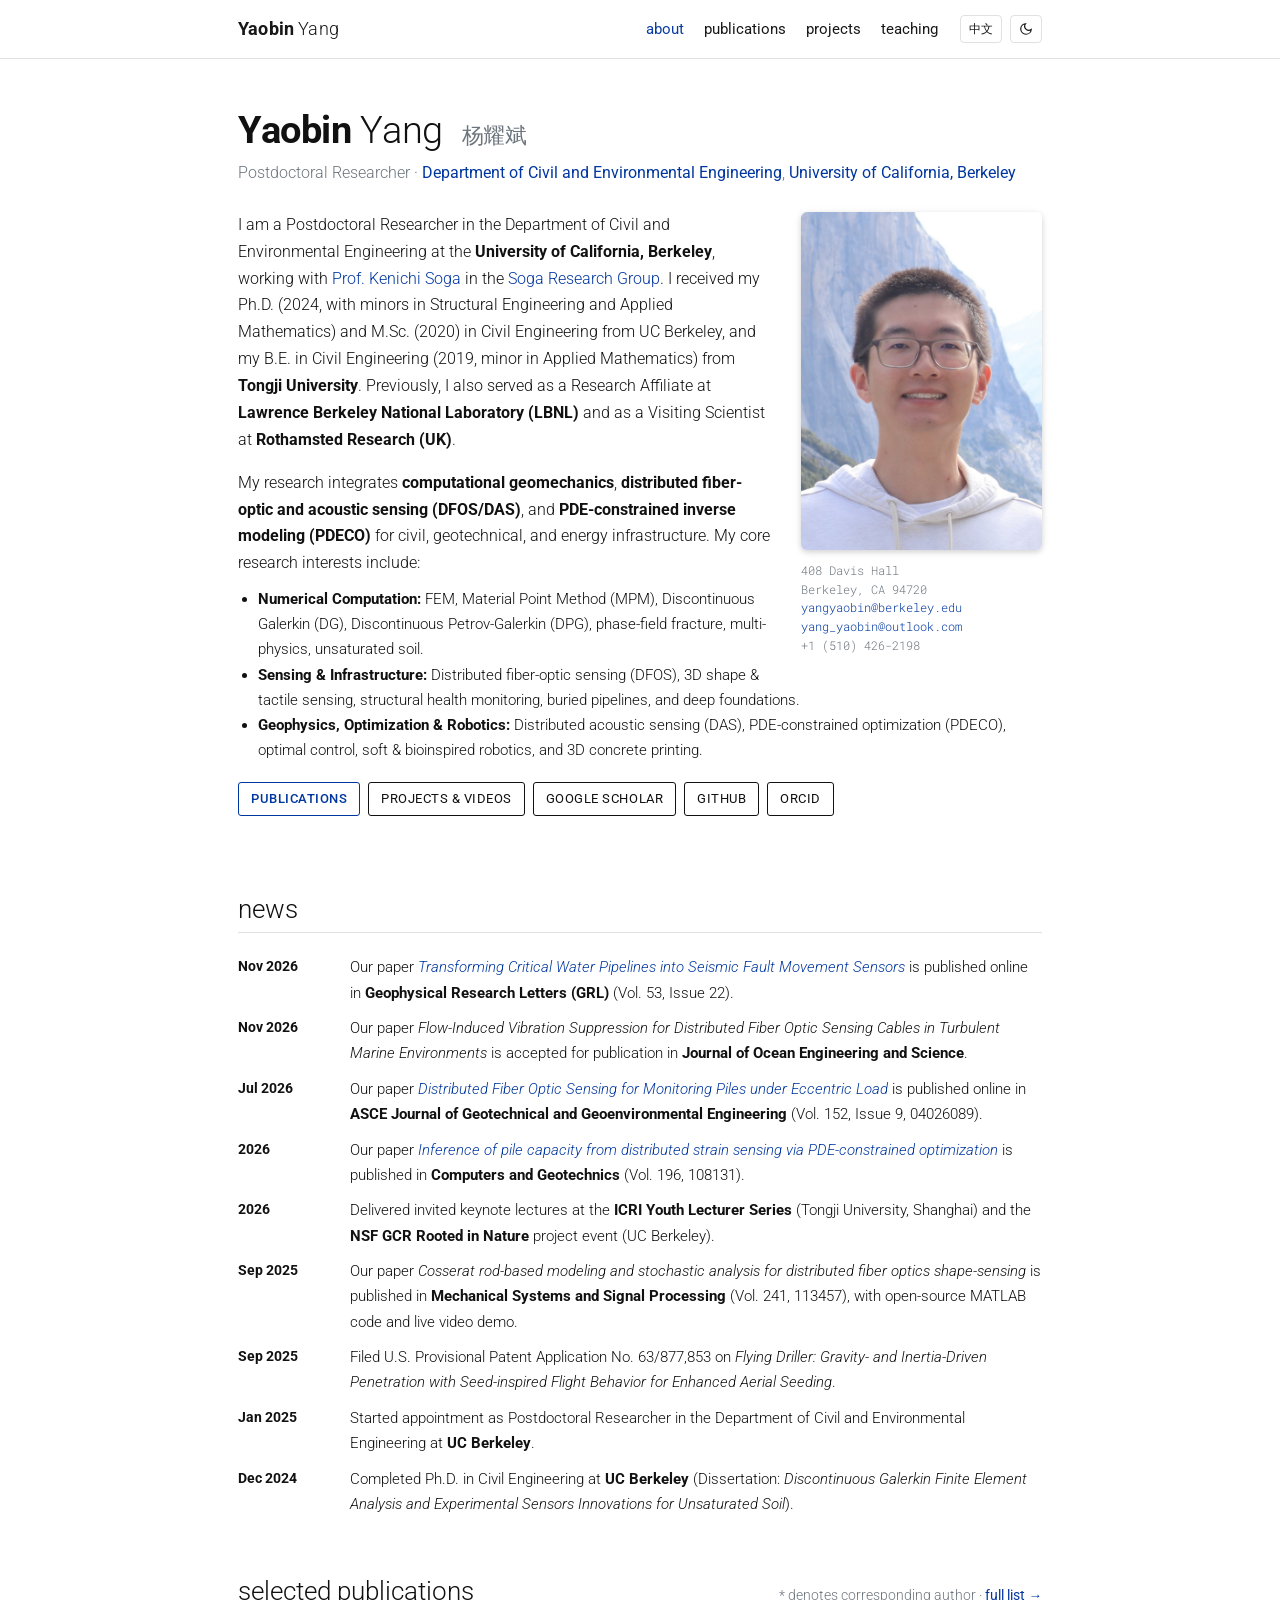
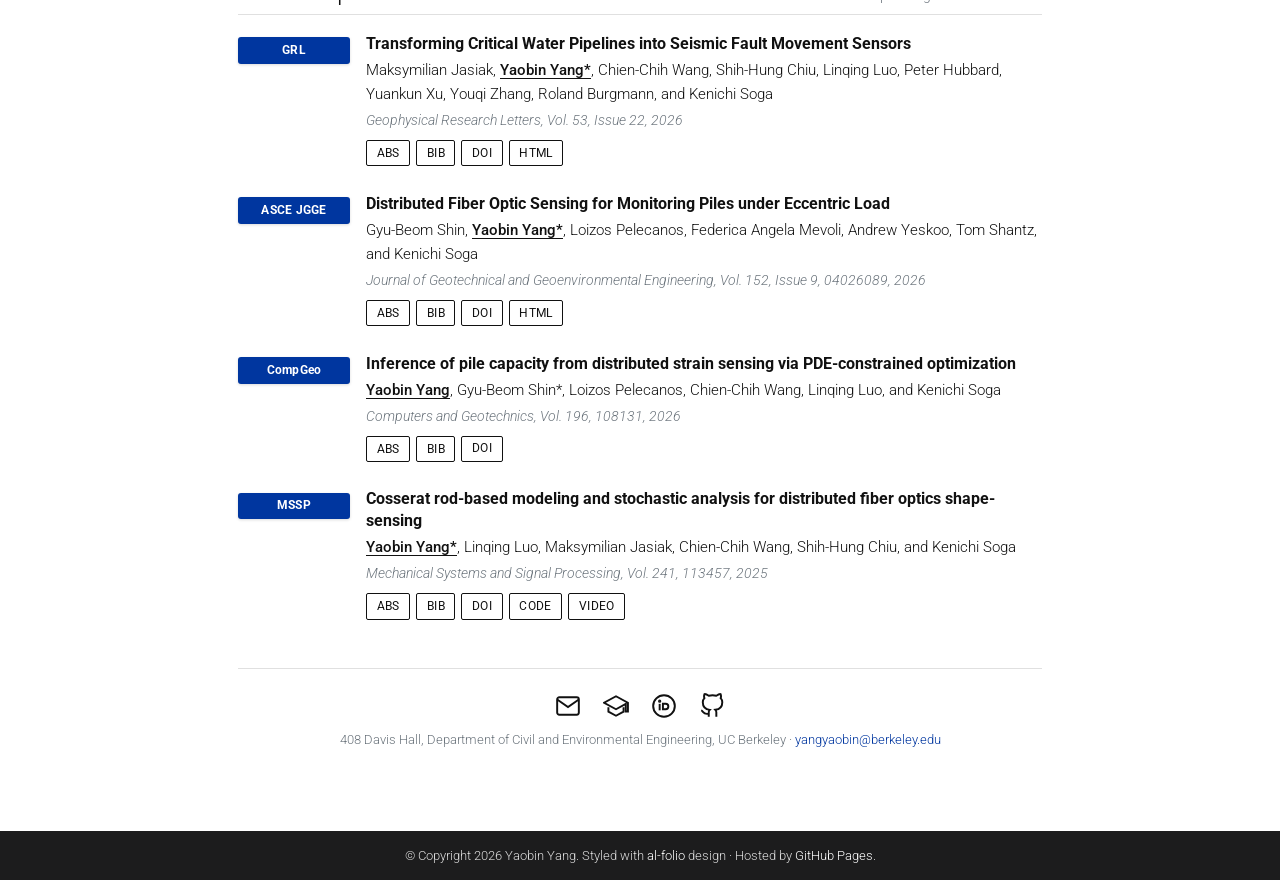
==== commit d4dec1a1: "Remove CV, Sponsored Research Projects, and Traffic Evacuation preprint; add Google Scholar link" ====
--- a/index.html
+++ b/index.html
@@ -34,7 +34,6 @@
         <li><a class="nav-link active" href="index.html" data-en="about" data-zh="关于">about</a></li>
         <li><a class="nav-link" href="publications.html" data-en="publications" data-zh="论文">publications</a></li>
         <li><a class="nav-link" href="projects.html" data-en="projects" data-zh="项目与视频">projects</a></li>
-        <li><a class="nav-link" href="cv.html" data-en="cv" data-zh="履历">cv</a></li>
         <li><a class="nav-link" href="teaching.html" data-en="teaching" data-zh="教学与服务">teaching</a></li>
         <li class="nav-controls">
           <button type="button" id="lang-toggle" class="nav-icon-btn" title="Switch Language (English / 中文)">中文</button>
@@ -107,14 +106,14 @@
 
           <!-- Quick Action Buttons -->
           <div class="about-actions">
-            <a href="assets/docs/Yaobin_Yang_CV.pdf" target="_blank" rel="noopener" class="al-btn al-btn-primary">
-              <span data-en="CV (PDF)" data-zh="英文简历 CV (PDF)">CV (PDF)</span>
-            </a>
-            <a href="assets/docs/Yaobin_Yang_CV_ZH.pdf" target="_blank" rel="noopener" class="al-btn">
-              <span data-en="中文简历 (PDF)" data-zh="中文简历 (PDF)">中文简历 (PDF)</span>
+            <a href="publications.html" class="al-btn al-btn-primary">
+              <span data-en="Publications" data-zh="学术论文">Publications</span>
             </a>
             <a href="projects.html" class="al-btn">
               <span data-en="Projects &amp; Videos" data-zh="科研项目与视频">Projects &amp; Videos</span>
+            </a>
+            <a href="https://scholar.google.com/citations?user=bO5gg-wAAAAJ&amp;hl=en" target="_blank" rel="noopener" class="al-btn">
+              <span data-en="Google Scholar" data-zh="Google Scholar">Google Scholar</span>
             </a>
             <a href="https://github.com/yaobinyang" target="_blank" rel="noopener" class="al-btn">GitHub</a>
             <a href="https://orcid.org/0009-0001-2964-7778" target="_blank" rel="noopener" class="al-btn">ORCID</a>
@@ -315,14 +314,14 @@
           <a href="mailto:yangyaobin@berkeley.edu" title="Email (yangyaobin@berkeley.edu)">
             <svg width="26" height="26" viewBox="0 0 24 24" fill="none" stroke="currentColor" stroke-width="1.8"><path d="M4 4h16c1.1 0 2 .9 2 2v12c0 1.1-.9 2-2 2H4c-1.1 0-2-.9-2-2V6c0-1.1.9-2 2-2z"/><polyline points="22,6 12,13 2,6"/></svg>
           </a>
+          <a href="https://scholar.google.com/citations?user=bO5gg-wAAAAJ&amp;hl=en" target="_blank" rel="noopener" title="Google Scholar">
+            <svg width="26" height="26" viewBox="0 0 24 24" fill="none" stroke="currentColor" stroke-width="1.8"><path d="M12 3L1 9l11 6 9-4.91V17h2V9L12 3z"/><path d="M5 13.18v4L12 21l7-3.82v-4"/></svg>
+          </a>
           <a href="https://orcid.org/0009-0001-2964-7778" target="_blank" rel="noopener" title="ORCID">
             <svg width="26" height="26" viewBox="0 0 24 24" fill="none" stroke="currentColor" stroke-width="1.8"><circle cx="12" cy="12" r="10"/><line x1="8" y1="10" x2="8" y2="16"/><circle cx="8" cy="7.5" r="0.6" fill="currentColor"/><path d="M11 10h2.5a2.5 2.5 0 0 1 0 5H11v-5z"/></svg>
           </a>
           <a href="https://github.com/yaobinyang" target="_blank" rel="noopener" title="GitHub">
             <svg width="26" height="26" viewBox="0 0 24 24" fill="none" stroke="currentColor" stroke-width="1.8"><path d="M9 19c-5 1.5-5-2.5-7-3m14 6v-3.87a3.37 3.37 0 0 0-.94-2.61c3.14-.35 6.44-1.54 6.44-7A5.44 5.44 0 0 0 20 4.77 5.07 5.07 0 0 0 19.91 1S18.73.65 16 2.48a13.38 13.38 0 0 0-7 0C6.27.65 5.09 1 5.09 1A5.07 5.07 0 0 0 5 4.77a5.44 5.44 0 0 0-1.5 3.78c0 5.42 3.3 6.61 6.44 7A3.37 3.37 0 0 0 9 18.13V22"/></svg>
-          </a>
-          <a href="assets/docs/Yaobin_Yang_CV.pdf" target="_blank" rel="noopener" title="Curriculum Vitae (PDF)">
-            <svg width="26" height="26" viewBox="0 0 24 24" fill="none" stroke="currentColor" stroke-width="1.8"><path d="M14 2H6a2 2 0 0 0-2 2v16a2 2 0 0 0 2 2h12a2 2 0 0 0 2-2V8z"/><polyline points="14 2 14 8 20 8"/><line x1="16" y1="13" x2="8" y2="13"/><line x1="16" y1="17" x2="8" y2="17"/></svg>
           </a>
         </div>
         <div class="contact-note">
